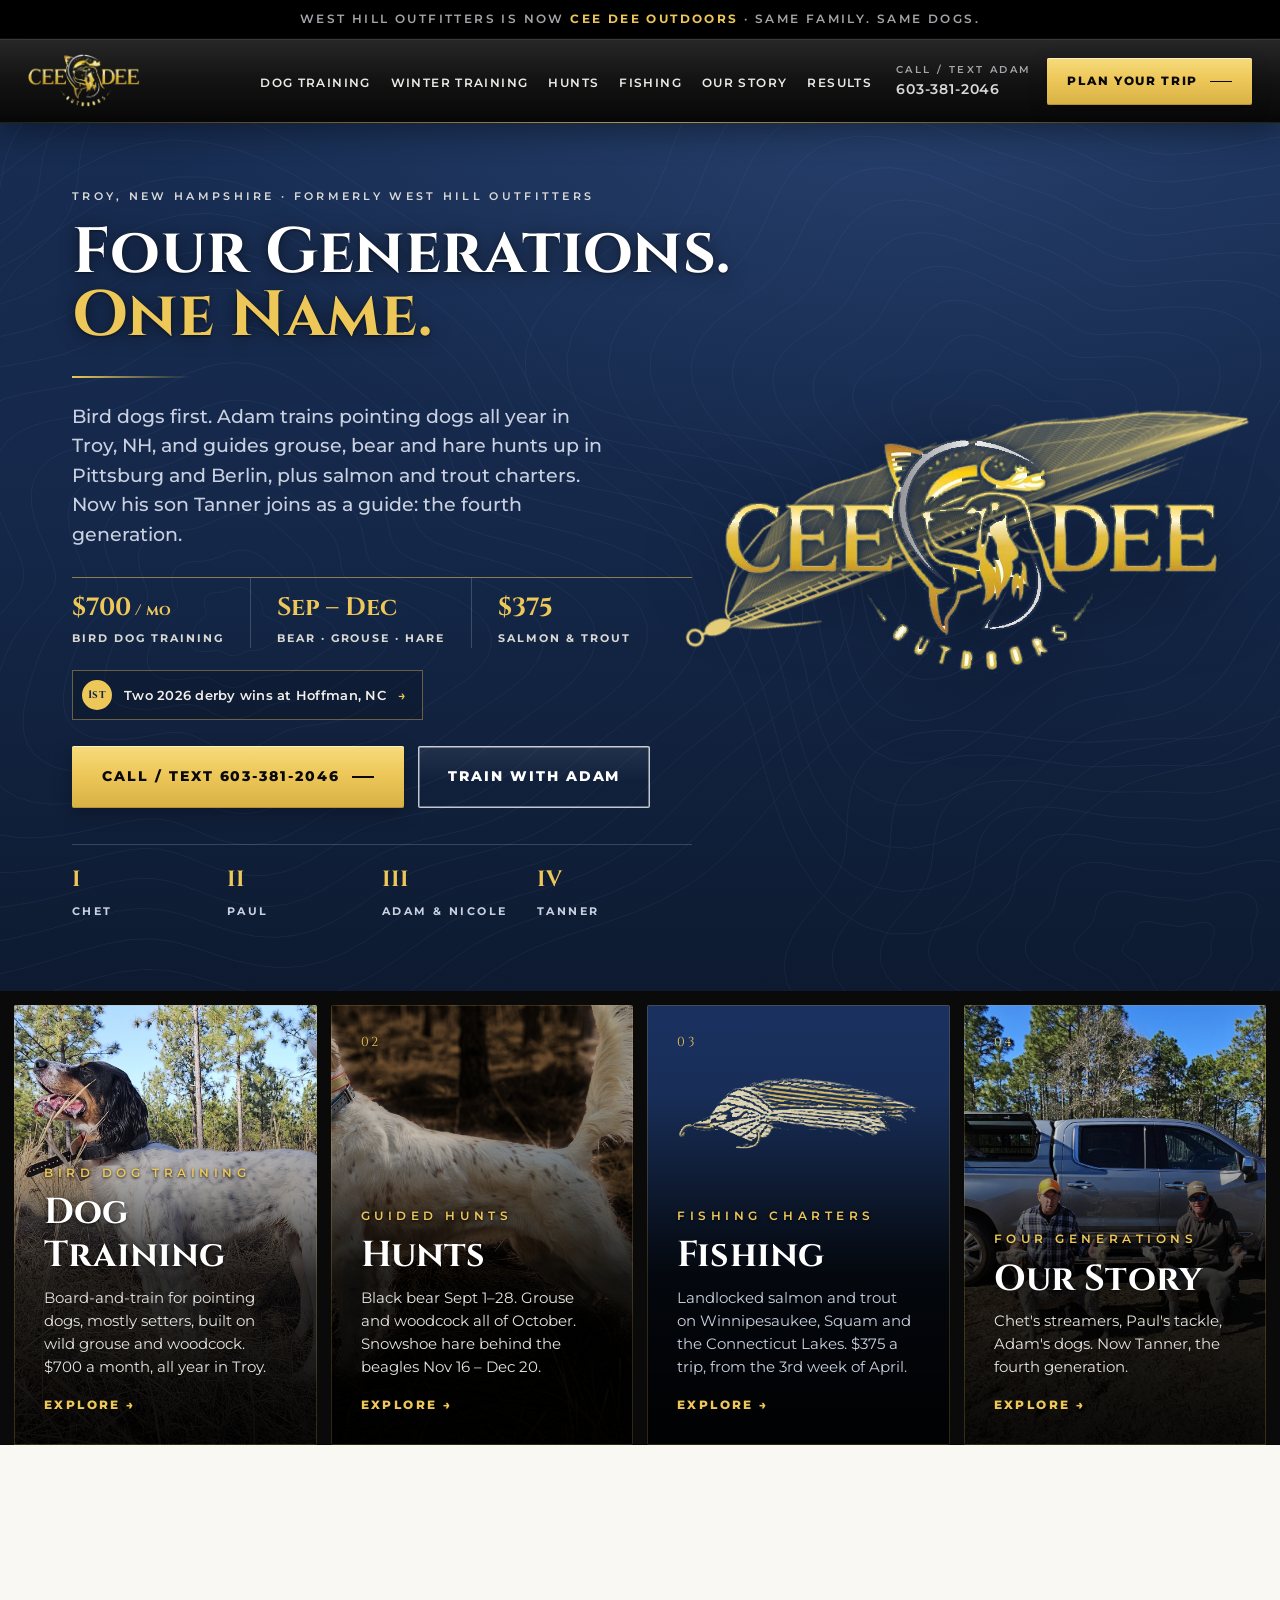
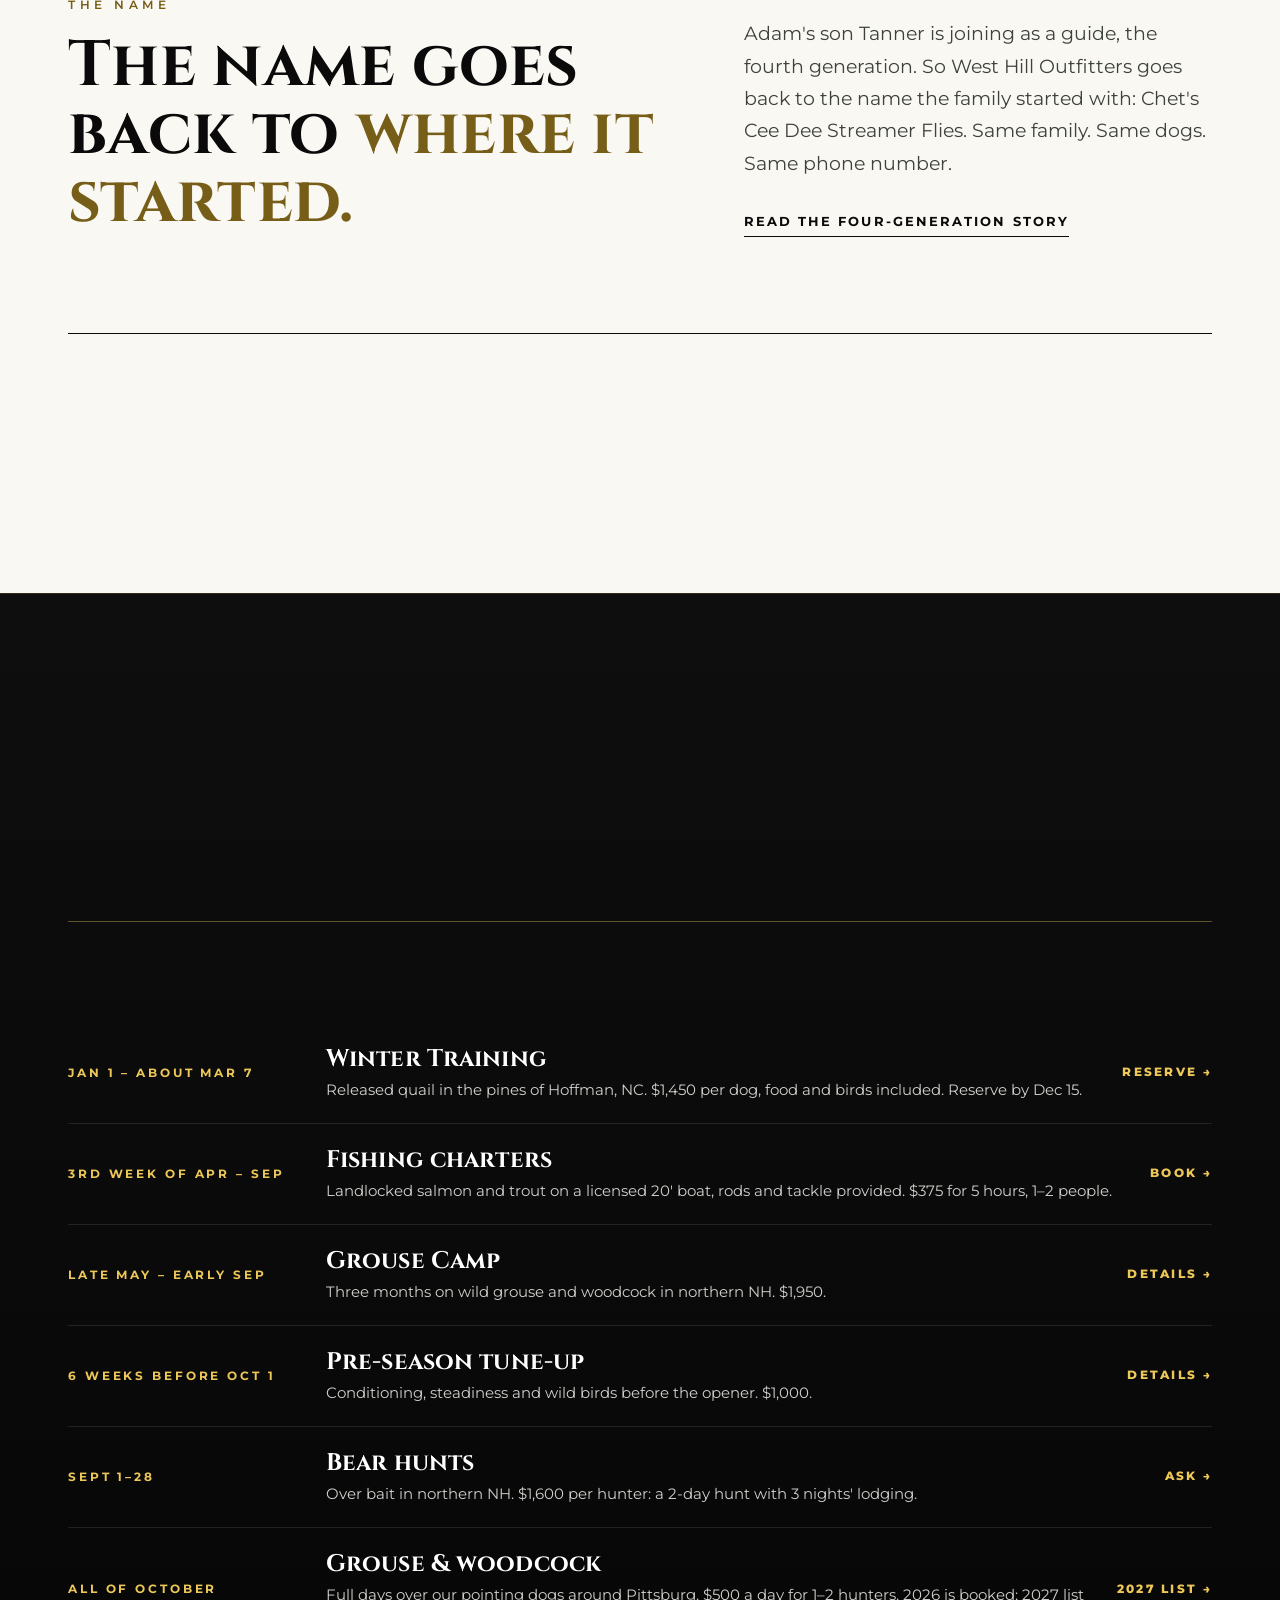
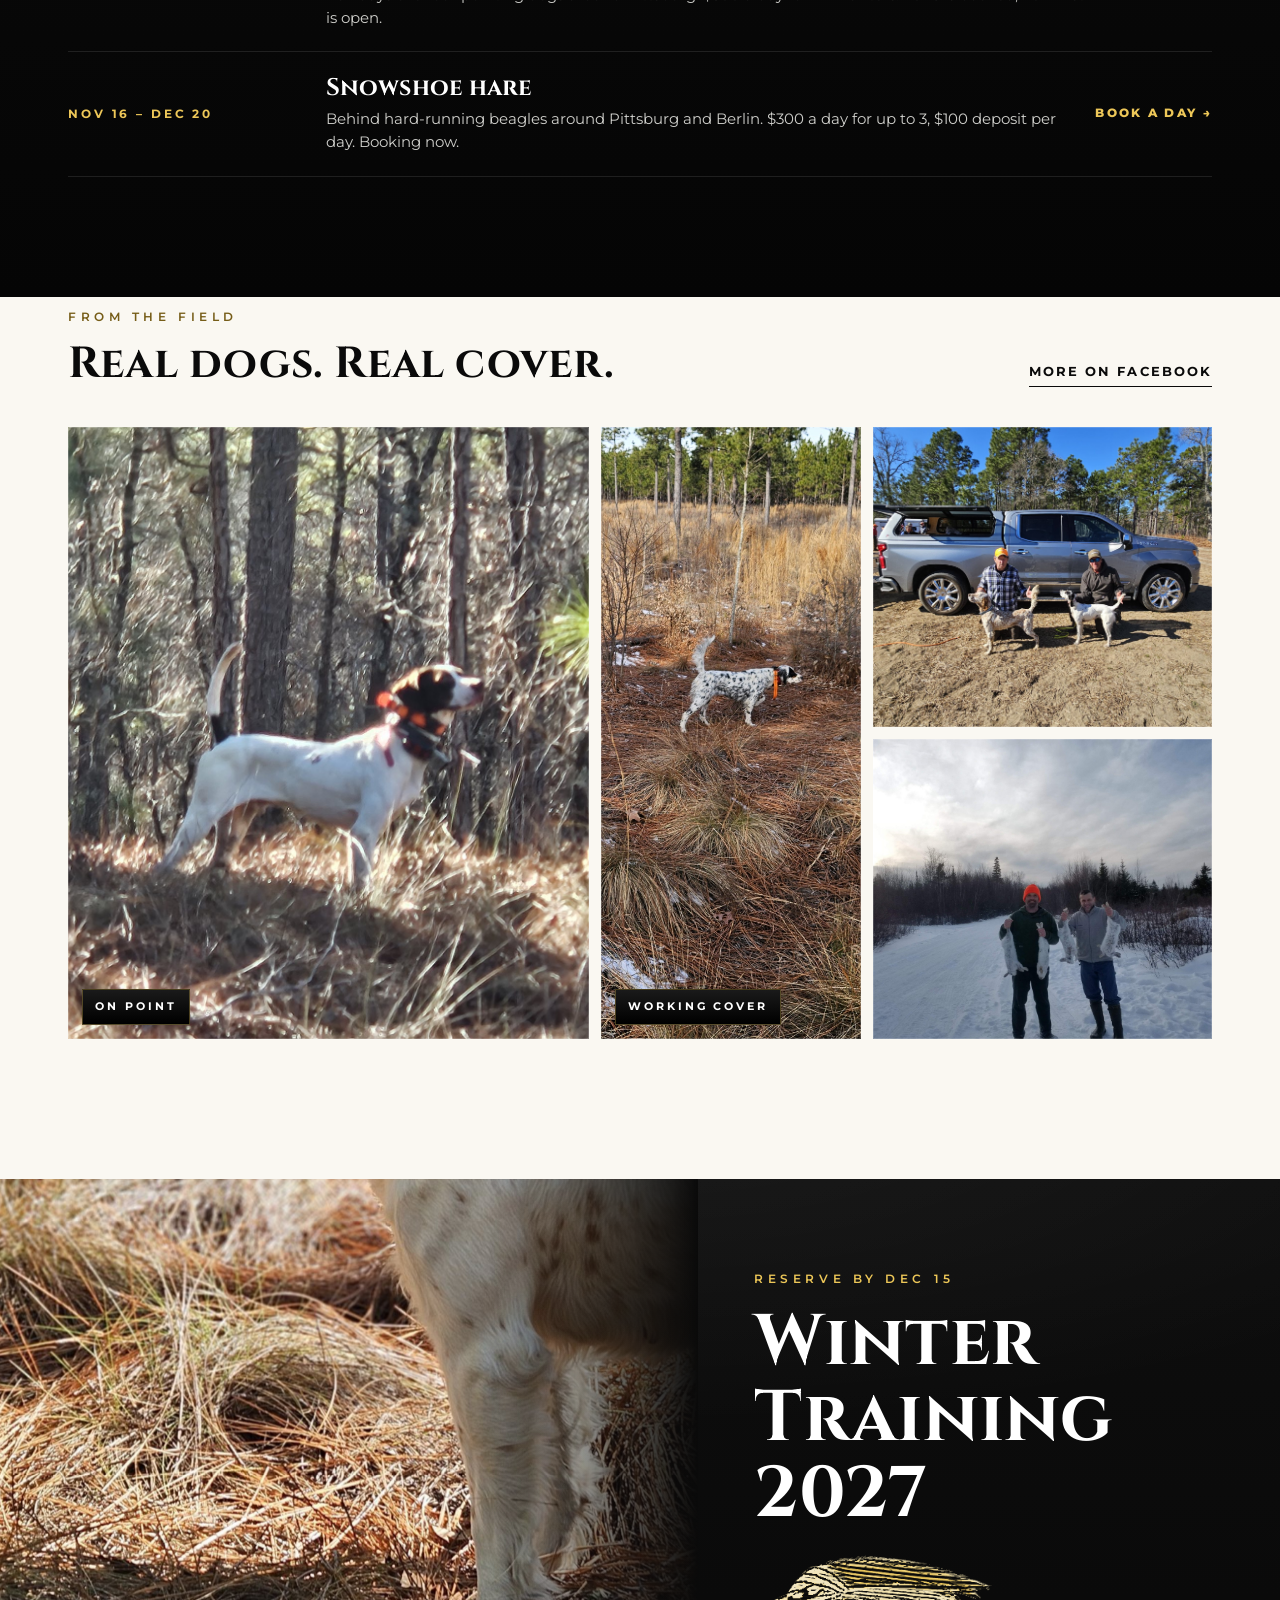
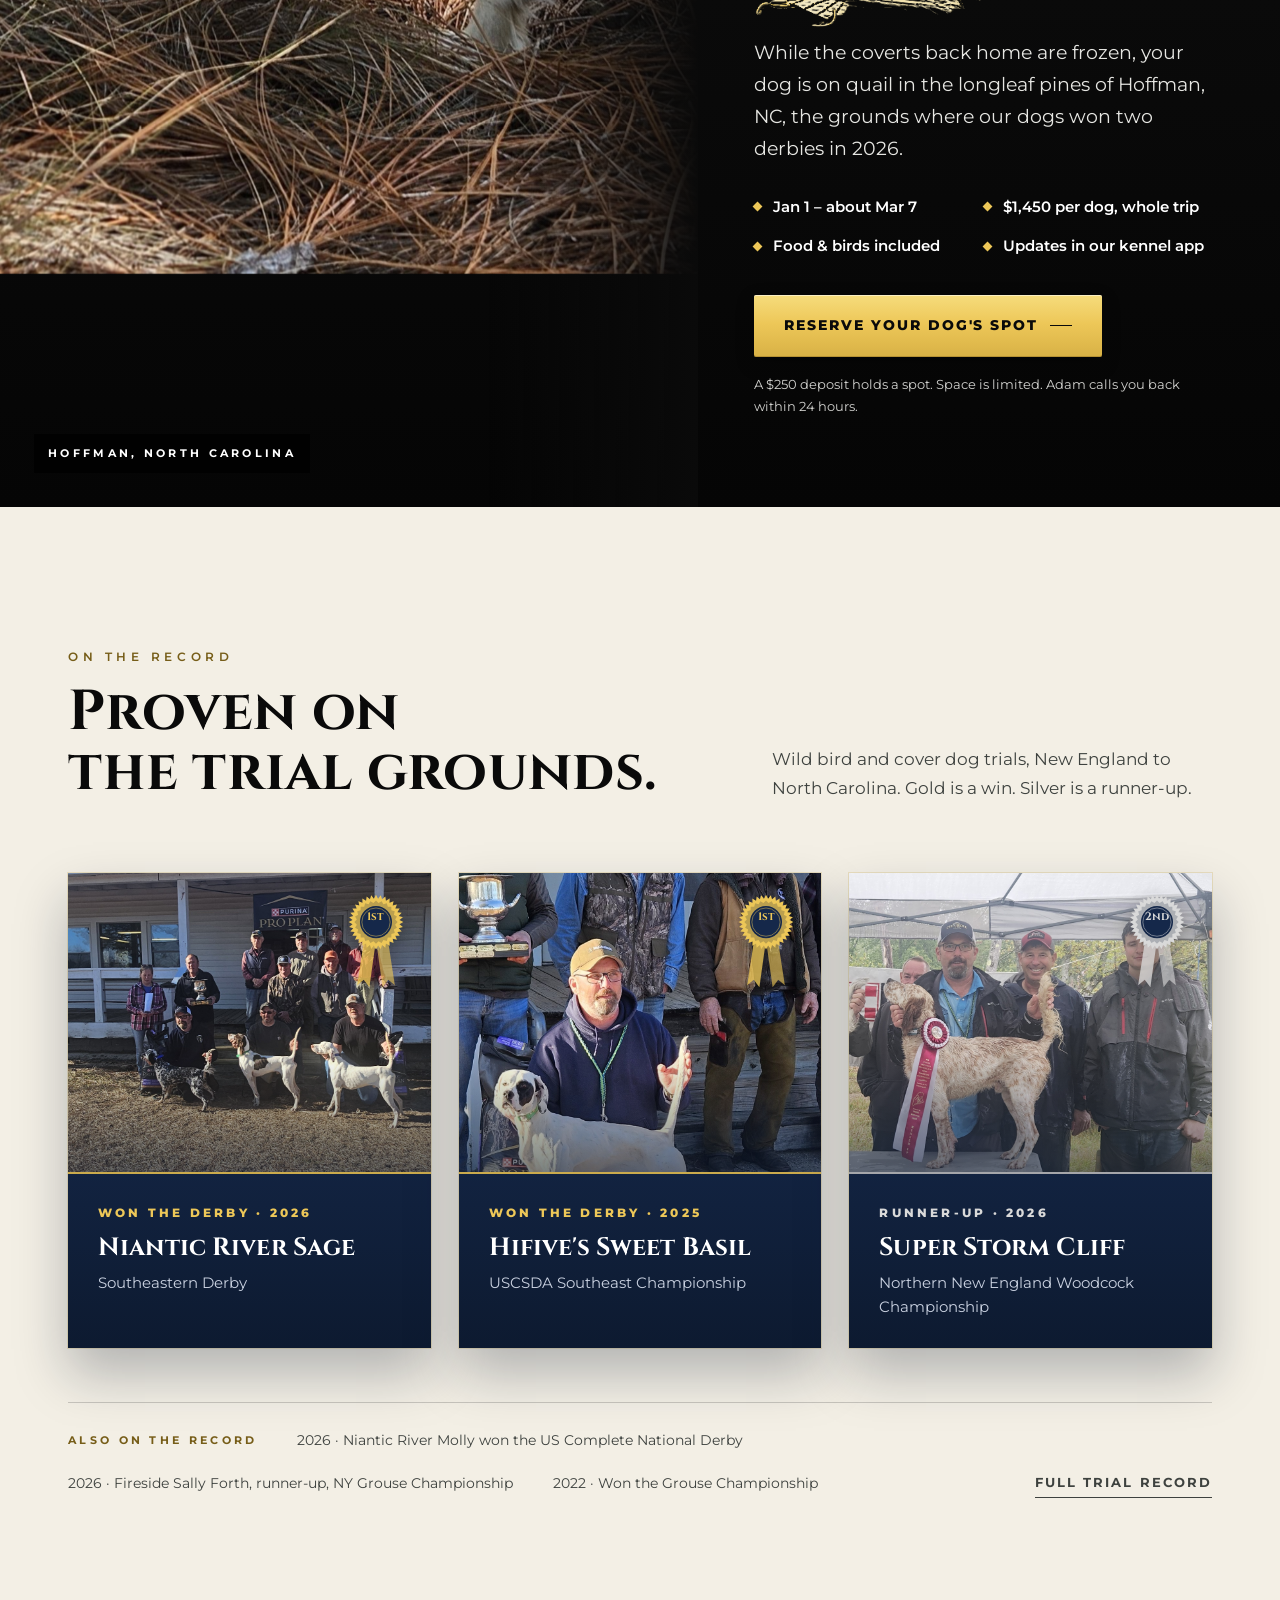
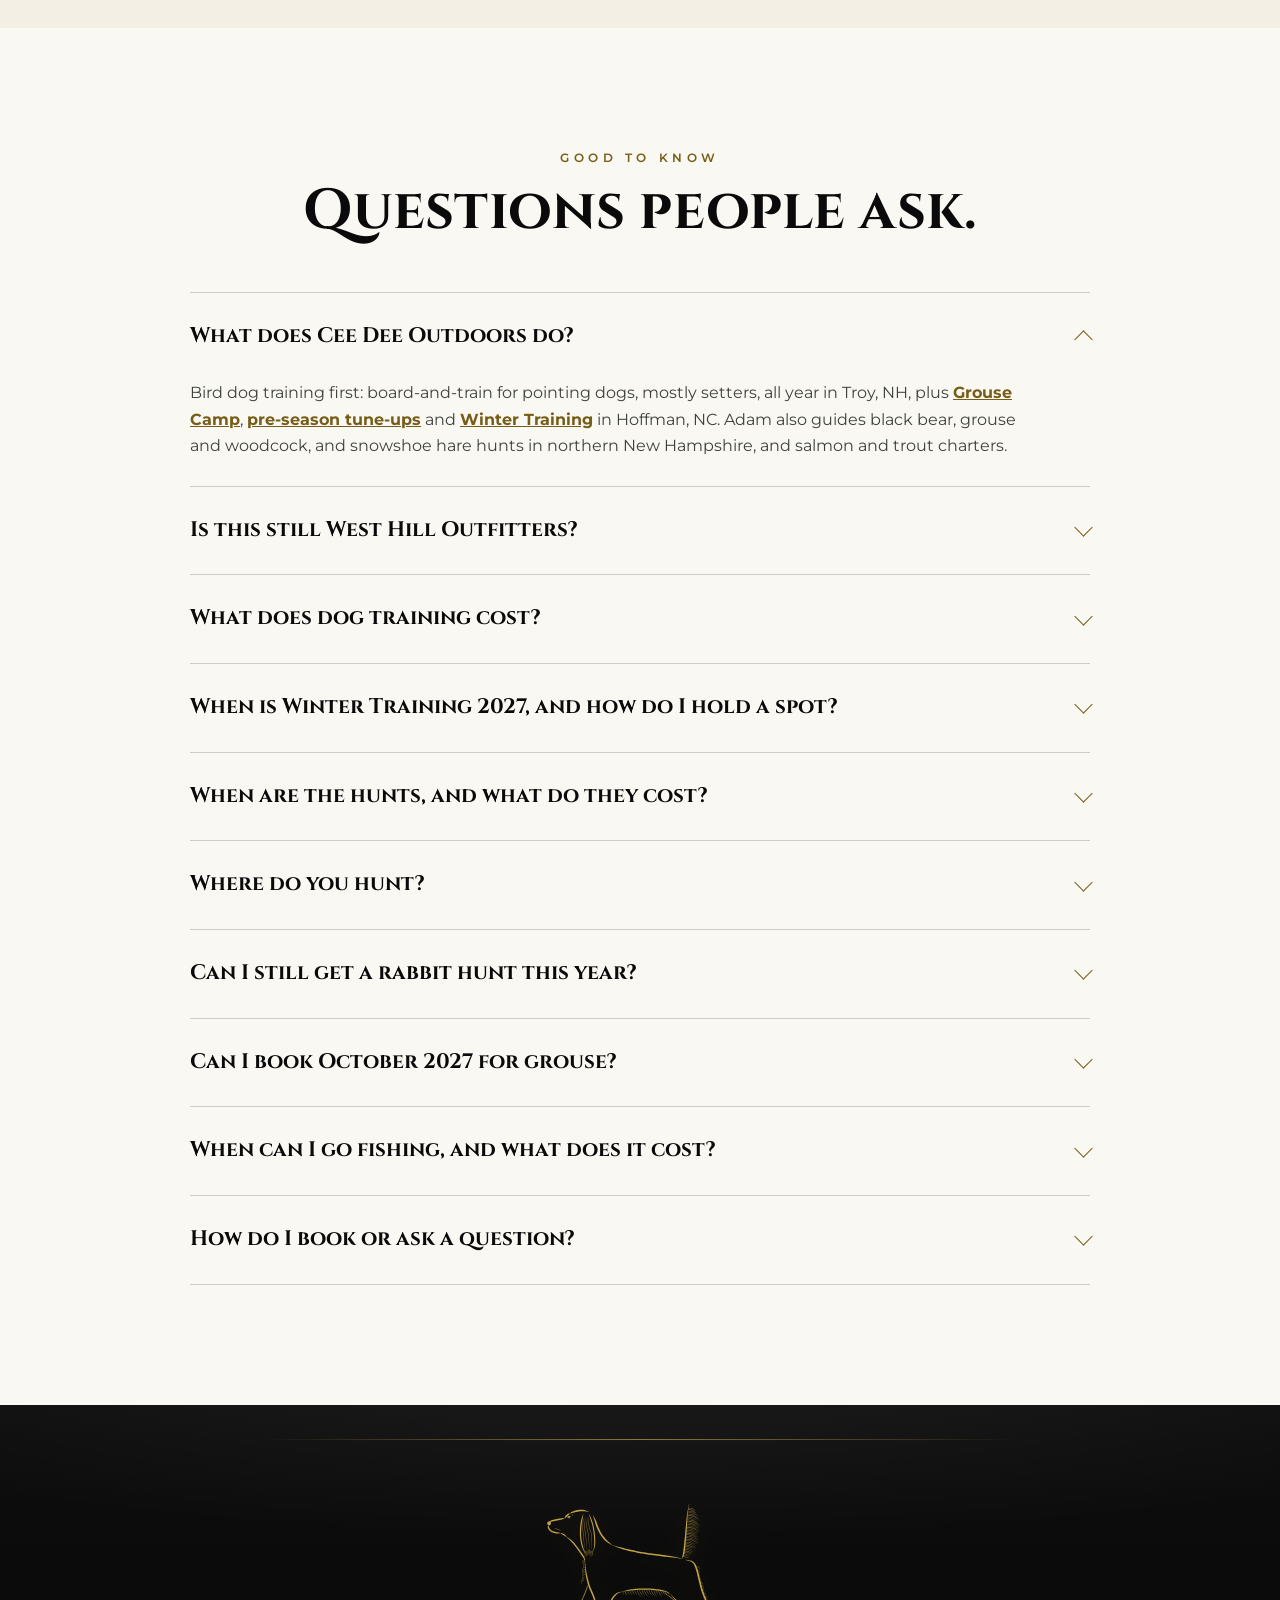
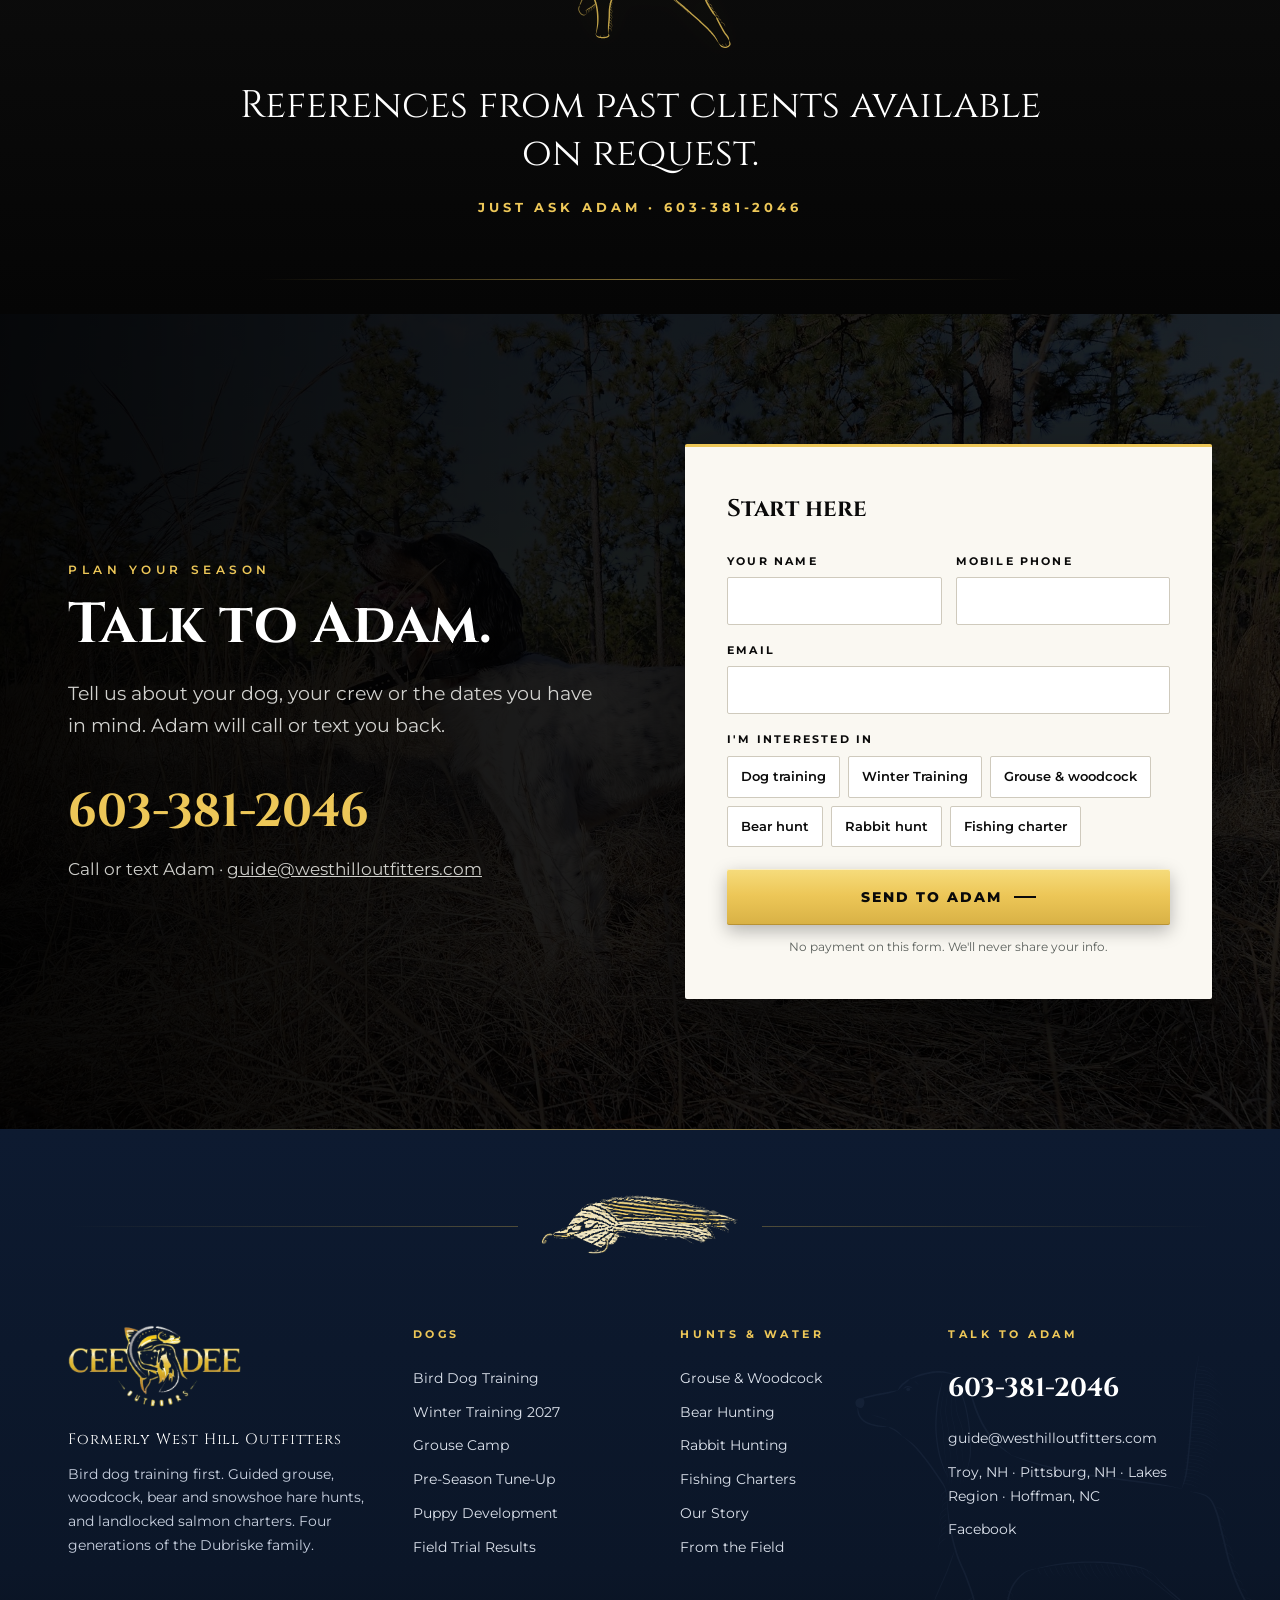
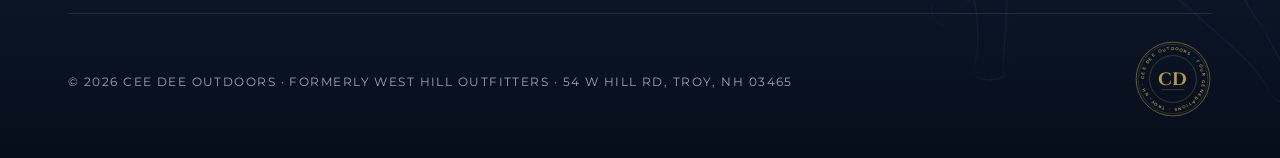
==== index.html @ b28fc033 "Home page pass 10: who/what/proof/number above the fold on phones (facts row $700/mo · Sep–Dec hunts" ====
<!doctype html><html lang="en"><head><meta name="robots" content="noindex,nofollow"><meta charset="utf-8"><meta name="viewport" content="width=device-width,initial-scale=1">
<title>Cee Dee Outdoors | Bird Dog Training &amp; Guided Hunts · Troy, NH</title>
<meta name="description" content="Cee Dee Outdoors, formerly West Hill Outfitters: bird dog training first, all year in Troy, NH, and Winter Training in Hoffman, NC. Guided bear, grouse, woodcock and snowshoe hare hunts in Pittsburg and Berlin, NH, and salmon and trout charters. Four generations. Call or text Adam: 603-381-2046.">
<link rel="stylesheet" href="assets/site.css"><link rel="stylesheet" href="assets/hero-story.css">
<style>
/* HERO: Adam's low-angle belton photo. The dog stands in the upper-left/center sky band;
   all type sits in the grass below him, on a bottom gradient, so he is never covered. */
.hero{position:relative;height:calc(100svh - 118px);min-height:600px;max-height:1000px;color:#fff;overflow:hidden;background:var(--deep)}
.hero video,.hero .poster{position:absolute;inset:0;width:100%;height:100%;object-fit:cover;object-position:50% 50%}
.hero:after{content:"";position:absolute;inset:0;pointer-events:none;background:
 linear-gradient(0deg,rgba(0,0,0,.95) 0%,rgba(0,0,0,.88) 20%,rgba(0,0,0,.68) 33%,rgba(0,0,0,.3) 43%,rgba(0,0,0,0) 51%),
 linear-gradient(180deg,rgba(0,0,0,.42) 0%,rgba(0,0,0,0) 13%)}
.hero .wrap{position:relative;z-index:2;height:100%;display:flex;flex-direction:column;justify-content:flex-end;padding-bottom:54px;max-width:1440px;padding-left:72px;padding-right:72px}
.hero .band{display:grid;grid-template-columns:1fr minmax(300px,400px);gap:72px;align-items:end}
.hero h1{font-size:clamp(42px,min(5.4vw,7.8vh),76px);white-space:nowrap;line-height:.98;margin:14px 0 0;text-shadow:0 2px 24px rgba(0,0,0,.55),0 1px 3px rgba(0,0,0,.5)}
.hero h1 em{font-style:normal;color:var(--goldb)}
.hero .fly{width:min(100%,320px);margin:0 0 18px}
.hero .sub{font-size:17px;font-weight:500;line-height:1.6;color:#F1EFEA}
.hero .ctas{display:flex;gap:16px;margin-top:30px;flex-wrap:wrap}
.m-only{display:none}
.hero .eyebrow{color:#fff;text-shadow:0 1px 2px rgba(0,0,0,.95),0 0 16px rgba(0,0,0,.9);display:flex;align-items:center;gap:14px}
.hero .eyebrow:before{content:"";width:34px;height:1.5px;background:var(--goldb);box-shadow:0 0 6px rgba(0,0,0,.6)}
.hero .meta{margin-top:20px;padding-top:16px;border-top:1px solid rgba(255,255,255,.16);font-size:11px;letter-spacing:.3em;text-transform:uppercase;color:var(--silverl);font-weight:600;line-height:2.1}
.hero .meta b{color:var(--goldb);font-weight:700}
.scrollcue{position:absolute;left:50%;bottom:16px;z-index:2;width:1px;height:34px;background:linear-gradient(var(--goldb),transparent);animation:cue 2.4s ease-in-out infinite}
@keyframes cue{0%{transform:scaleY(0);transform-origin:top}50%{transform:scaleY(1);transform-origin:top}51%{transform-origin:bottom}100%{transform:scaleY(0);transform-origin:bottom}}
body.shot .hero video{display:none}

/* NAME / INTRO */
.intro{padding:150px 0 120px;background:var(--paper);position:relative}
.intro .grid{display:grid;grid-template-columns:1.25fr 1fr;gap:90px;align-items:end}
.intro h2{font-size:clamp(40px,5vw,72px)}
.intro h2 span{color:#765D18}
.intro .lead{color:#3E423F}
.ledger{margin-top:96px;display:grid;grid-template-columns:repeat(4,1fr);border-top:1px solid var(--ink)}
.ledger>div{padding:28px 28px 0}
.ledger>div:first-child{padding-left:0}
.ledger>div+div{border-left:1px solid rgba(10,10,10,.14)}
.ledger .n{font-family:Cinzel,serif;font-weight:700;font-size:54px;line-height:1;color:var(--ink)}
.ledger .l{font-size:12px;letter-spacing:.24em;text-transform:uppercase;font-weight:700;margin-top:12px;color:#3E423F}
.ledger .s{font-size:14px;color:var(--muted);margin-top:4px;line-height:1.5}

/* SERVICES */
.svc{background:var(--char);color:#fff;padding:130px 0 140px}
.svc .head{display:flex;justify-content:space-between;align-items:end;gap:40px;margin-bottom:56px}
.svc .head p{max-width:420px;color:#CFCFCB}
.mosaic{display:grid;grid-template-columns:1.15fr 1fr 1fr;grid-template-rows:330px 330px;gap:14px}
.tile{position:relative;overflow:hidden;border-radius:2px;display:flex;flex-direction:column;justify-content:flex-end;padding:34px;text-decoration:none;color:#fff;isolation:isolate}
.tile .bg{position:absolute;inset:-6%;background-size:cover;background-position:center;z-index:-2;transition:transform 1.4s var(--ease)}
.tile:hover .bg{transform:scale(1.05)}
.tile:before{content:"";position:absolute;inset:0;z-index:-1;background:linear-gradient(0deg,rgba(0,0,0,.92) 0%,rgba(0,0,0,.55) 45%,rgba(0,0,0,.05) 80%)}
.tile.t1{grid-row:1/3}
.tile.t2{grid-column:2/4}
.tile .no{position:absolute;top:28px;left:34px;font-family:Cinzel,serif;font-size:14px;letter-spacing:.2em;color:var(--goldb)}
.tile h3{font-size:34px;margin:10px 0 10px}
.tile.t1 h3{font-size:46px}
.tile p{font-size:15.5px;line-height:1.6;color:#E4E4E0;max-width:470px}
.tile .links{display:flex;flex-wrap:wrap;gap:8px 18px;margin-top:20px}
.tile .links span{font-size:11.5px;letter-spacing:.18em;text-transform:uppercase;font-weight:700;color:#fff;border-bottom:1px solid var(--rule);padding-bottom:3px}
.tag{position:absolute;top:24px;right:24px;background:var(--goldb);color:var(--char);font-size:11px;font-weight:800;letter-spacing:.18em;text-transform:uppercase;padding:8px 12px;border-radius:2px}
.tag.mute{background:rgba(255,255,255,.12);color:#E4E4E0;backdrop-filter:blur(4px)}
.tile.plain{background:var(--char2)}
.tile.plain:before{background:linear-gradient(0deg,rgba(0,0,0,.6),rgba(0,0,0,0) 70%)}
.tile .art{position:absolute;top:58px;left:30px;right:30px;color:var(--gold);opacity:.9}
.tile .status{font-size:12px!important;letter-spacing:.14em;text-transform:uppercase;font-weight:600;color:var(--silver)!important;margin-top:10px}
.tile.t3 .art{top:22px;left:auto;right:22px;width:42%;opacity:.95}
.tile .go{margin-top:18px;font-size:12px;letter-spacing:.2em;text-transform:uppercase;font-weight:800;color:var(--goldb)}

/* STORY TIMELINE */
.story{background:var(--deep);color:#fff;padding:150px 0 140px;position:relative;overflow:hidden}
.story .intro-s{text-align:center;max-width:760px;margin:0 auto 110px}
.story .intro-s h2{font-size:clamp(40px,5vw,70px);margin:18px 0 22px}
.story .intro-s p{color:#CFCFCB;font-size:18px}
.tl{position:relative;--p:0}
.tl:before{content:"";position:absolute;left:50%;top:0;bottom:0;width:1px;background:rgba(255,255,255,.12)}
.tl .prog{position:absolute;left:50%;top:0;width:1px;height:calc(var(--p)*100%);background:linear-gradient(var(--gold),var(--goldb))}
body.shot .tl .marker{display:none}
.tl .marker{position:absolute;left:50%;top:calc(var(--p)*100%);width:120px;transform:translate(-50%,-50%) rotate(90deg);color:var(--goldb);transition:top .1s linear;pointer-events:none}
.ch{display:grid;grid-template-columns:1fr 120px 1fr;align-items:center;margin-bottom:130px;position:relative}
.ch:last-child{margin-bottom:0}
.ch .num{grid-column:2;justify-self:center;width:74px;height:74px;border-radius:50%;background:var(--deep);border:1px solid rgba(255,255,255,.2);display:flex;align-items:center;justify-content:center;font-family:Cinzel,serif;font-size:22px;color:#8E908B;transition:all .6s var(--ease);z-index:2}
.ch.lit .num{border-color:var(--goldb);color:var(--goldb);box-shadow:0 0 0 8px rgba(237,199,88,.07)}
.ch .txt{padding:0 40px}
.ch .txt .who{font-size:12px;letter-spacing:.34em;text-transform:uppercase;font-weight:700;color:var(--goldb)}
.ch .txt h3{font-size:44px;margin:12px 0 18px}
.ch .txt p{color:#D3D3CF;font-size:17px;line-height:1.75;max-width:460px}
.ch .art{padding:0 40px}
.ch.l .art{grid-column:1;grid-row:1}.ch.l .txt{grid-column:3;grid-row:1}
.ch.r .txt{grid-column:1;grid-row:1;text-align:right}.ch.r .txt p{margin-left:auto}.ch.r .art{grid-column:3;grid-row:1}
/* artifacts */
.card-fly{background:var(--bone);color:var(--ink);padding:40px 38px 34px;border-radius:2px;box-shadow:0 30px 60px rgba(0,0,0,.45);transform:rotate(-2deg);position:relative;max-width:480px;margin-left:auto}
.card-fly:before{content:"";position:absolute;inset:10px;border:1px solid rgba(10,10,10,.25);pointer-events:none}
.card-fly .t{font-family:Cinzel,serif;font-weight:700;font-size:30px;text-align:center;letter-spacing:.06em;line-height:1.1}
.card-fly .st{text-align:center;font-size:10.5px;letter-spacing:.42em;text-transform:uppercase;font-weight:700;color:#6F5A1E;margin-top:8px}
.card-fly .fly{color:var(--ink);margin:30px 0 24px}
.card-fly .ft{display:flex;flex-wrap:wrap;gap:6px 18px;justify-content:space-between;font-size:10px;letter-spacing:.3em;text-transform:uppercase;font-weight:700;color:#55595A;border-top:1px solid rgba(10,10,10,.2);padding-top:12px}
.card-tag{max-width:440px;background:#2A2E2B;border:1px solid rgba(203,171,77,.4);padding:44px 40px;position:relative;transform:rotate(1.5deg);box-shadow:0 30px 60px rgba(0,0,0,.45)}
.card-tag:before{content:"";position:absolute;left:28px;top:50%;width:16px;height:16px;border-radius:50%;background:var(--deep);border:1px solid rgba(203,171,77,.5);transform:translateY(-50%)}
.card-tag .t{font-family:Cinzel,serif;font-weight:700;font-size:34px;color:var(--goldb);text-align:center;letter-spacing:.08em}
.card-tag .st{text-align:center;font-size:10.5px;letter-spacing:.42em;text-transform:uppercase;font-weight:700;color:var(--silver);margin-top:10px}
.card-tag .row{display:flex;justify-content:center;gap:26px;margin-top:26px;color:var(--gold)}
.card-tag .row .fly,.card-tag .row svg,.card-tag .row .flyimg{width:200px;height:auto}
.photo-art{position:relative;max-width:520px}
.photo-art .ph{aspect-ratio:4/5;overflow:hidden;border-radius:2px;box-shadow:0 30px 60px rgba(0,0,0,.5)}
.photo-art .ph img{width:100%;height:118%;object-fit:cover}
.photo-art .note{position:absolute;bottom:-26px;right:-18px;background:var(--bone);color:var(--ink);padding:14px 18px;font-size:11px;letter-spacing:.26em;text-transform:uppercase;font-weight:700;box-shadow:0 14px 30px rgba(0,0,0,.35)}
.ch.r .photo-art{margin-right:auto}
.story .close{text-align:center;margin-top:120px}
.story .close p{font-family:Cinzel,serif;font-size:clamp(26px,3vw,38px);max-width:820px;margin:0 auto 34px;line-height:1.3}
.story .close p b{color:var(--goldb);font-weight:700}

/* WINTER TRAINING FEATURE */
.wtf{position:relative;display:grid;grid-template-columns:1.2fr 1fr;min-height:780px;color:#fff;background:var(--char);overflow:hidden}
.wtf .ph{position:relative;overflow:hidden}
.wtf .bg{position:absolute;inset:-8% 0;background:url(assets/img/hero-setter.jpg) 8% 16%/cover}
.wtf .ph:after{content:"";position:absolute;inset:0;background:linear-gradient(90deg,rgba(10,10,10,0) 70%,rgba(10,10,10,1))}
.wtf .ph .stamp{position:absolute;left:34px;bottom:34px;z-index:2;color:#fff;font-size:11px;letter-spacing:.3em;text-transform:uppercase;font-weight:700;background:rgba(0,0,0,.8);padding:10px 14px}
.wtf .wrap{position:relative;z-index:2;width:100%;display:flex;align-items:center;padding:90px 72px 90px 56px;margin:0}
.wtf .fly{width:240px;margin:6px 0 4px}
.wtf h2{font-size:clamp(44px,5.6vw,84px);margin:16px 0 20px}
.wtf .facts{list-style:none;margin:28px 0 36px;display:grid;grid-template-columns:auto auto;gap:14px 40px;max-width:560px}
.wtf .facts li{font-size:15px;font-weight:600;display:flex;gap:12px;align-items:center}
.wtf .facts li:before{content:"";width:7px;height:7px;background:var(--goldb);transform:rotate(45deg);flex:none}
.wtf .small{font-size:13px;color:#D5D5D1;margin-top:16px}

/* RESULTS */
.results{background:var(--bone);padding:140px 0 130px}
.results .head{display:flex;justify-content:space-between;align-items:end;gap:40px;margin-bottom:70px}
.results .head p{max-width:440px;color:#3E423F}
.res{display:grid;grid-template-columns:repeat(3,1fr);gap:28px}
.r-card{background:var(--paper);position:relative;box-shadow:0 1px 0 rgba(10,10,10,.08)}
.r-card .ph{aspect-ratio:4/3.3;overflow:hidden}.r-card .ph img{width:100%;height:100%;object-fit:cover}
.r-card .body{padding:30px 30px 30px;border-top:3px solid var(--gold)}
.r-card.silver .body{border-top-color:var(--silver)}
.r-card .ros{position:absolute;top:calc(75.75% * 0 + 0px);right:22px;top:18px;width:66px;color:var(--goldb);filter:drop-shadow(0 6px 10px rgba(0,0,0,.35))}
.r-card.silver .ros{color:var(--silverl)}
.r-card .ros .lbl{position:absolute;left:0;right:0;top:20px;text-align:center;font-family:Cinzel,serif;font-size:11px;color:var(--goldb);line-height:1.05;font-weight:700}
.r-card.silver .ros .lbl{color:var(--silverl)}
.r-card .k{font-size:11.5px;letter-spacing:.28em;text-transform:uppercase;font-weight:800;color:#765D18}
.r-card.silver .k{color:#5F6266}
.r-card h3{font-size:25px;margin:10px 0 8px}
.r-card p{font-size:15px;color:var(--muted);line-height:1.55}
.earlier{margin-top:54px;display:flex;gap:18px 40px;flex-wrap:wrap;align-items:center;border-top:1px solid rgba(10,10,10,.18);padding-top:26px;font-size:14px;color:#3E423F}
.earlier b{font-size:11px;letter-spacing:.3em;text-transform:uppercase;color:#765D18}

/* FIELD GALLERY */
.field{background:var(--paper);padding:0 0 140px}
.field .gal{display:grid;grid-template-columns:2fr 1fr 1.3fr;grid-template-rows:300px 300px;gap:12px}
.field .gal figure{position:relative;overflow:hidden;margin:0}
.field .gal img{width:100%;height:100%;object-fit:cover;transition:transform 1.6s var(--ease)}
.field .gal figure:hover img{transform:scale(1.04)}
.field .gal .g1{grid-row:1/3}.field .gal .g2{grid-row:1/3}
.field figcaption{position:absolute;left:14px;bottom:14px;background:rgba(0,0,0,.82);color:#fff;font-size:10.5px;letter-spacing:.28em;text-transform:uppercase;font-weight:700;padding:8px 12px}
.field .hd{display:flex;justify-content:space-between;align-items:end;margin:0 0 40px;padding-top:10px}

/* REFERENCES */
.refs{background:var(--char);color:#fff;text-align:center;padding:96px 0}
.refs .setter{width:190px;margin:0 auto 24px;opacity:.95}
.refs p.q{font-family:Cinzel,serif;font-size:clamp(26px,3vw,40px);line-height:1.25;max-width:860px;margin:0 auto}
.refs p.s{margin-top:18px;color:var(--goldb);font-weight:700;letter-spacing:.3em;font-size:13px;text-transform:uppercase}

/* PLAN / CONTACT */
.plan{background:var(--deep);color:#fff;padding:130px 0;position:relative;overflow:hidden}
.plan .bg{position:absolute;inset:0;background:url(assets/img/tricolor.jpg) center/cover;opacity:.22}
.plan .wrap{position:relative;display:grid;grid-template-columns:1fr 1fr;gap:90px;align-items:center}
.plan h2{margin:16px 0 22px}
.plan .lead{color:#D5D5D1}
.plan .num{font-family:Cinzel,serif;font-size:46px;font-weight:700;color:var(--goldb);text-decoration:none;display:block;margin:30px 0 4px}
.plan form{background:var(--paper);color:var(--ink);padding:42px;border-radius:2px;box-shadow:0 30px 70px rgba(0,0,0,.45)}
.plan form .t{font-family:Cinzel,serif;font-size:24px;font-weight:700;margin-bottom:22px}
.fld{margin-bottom:16px}.fld label{display:block;font-size:11px;letter-spacing:.2em;text-transform:uppercase;font-weight:700;margin-bottom:6px}
.fld .in{height:48px;border:1px solid #CFCABD;background:#fff;border-radius:2px}
.two{display:grid;grid-template-columns:1fr 1fr;gap:14px}
.chips{display:flex;flex-wrap:wrap;gap:8px;margin-bottom:22px}
.chips span{border:1px solid #CFCABD;padding:9px 13px;font-size:12.5px;font-weight:600;border-radius:2px;background:#fff}
.chips span.on{background:var(--char);border-color:var(--char);color:#fff}
.plan form .btn{width:100%;justify-content:center}
.plan form .fine{font-size:12px;color:var(--muted);text-align:center;margin-top:12px}

@media (max-width:860px) and (max-height:760px){.hero .sub,.hero .fly{display:none!important}.hero h1{font-size:34px!important}.hero .ctas{margin-top:16px!important}}
@media (max-width:860px){
 .hero{height:calc(100svh - 94px);min-height:600px;max-height:none}
 .hero .poster,.hero video{object-position:50% 0%}
 .hero:after{background:linear-gradient(0deg,rgba(0,0,0,.96) 0%,rgba(0,0,0,.86) 34%,rgba(0,0,0,.4) 50%,rgba(0,0,0,0) 58%),linear-gradient(180deg,rgba(0,0,0,.38),rgba(0,0,0,0) 12%)}
 .hero .wrap{padding:0 22px 92px}
 .hero .ctas{align-self:stretch}.hero .ctas .btn{width:100%}
 .hero .eyebrow:before{width:22px}
 .hero h1{white-space:normal}
 .hero .ctas .ghost{display:none}
 .hero .eyebrow,.hero .fly{align-self:flex-start}
 .hero .band{display:flex;flex-direction:column;gap:0}
 .hero .band>div{display:contents}
 .hero .eyebrow{order:1}.hero h1{order:2;font-size:40px}.hero .fly{order:3;width:48%;margin:14px 0 10px}.hero .sub{order:4;font-size:15.5px;line-height:1.55}.hero .ctas{order:5}
 .dk-only{display:none}.m-only{display:inline!important}
 .hero .ctas{flex-direction:column;gap:10px;margin-top:20px}
 .hero .ctas .btn{justify-content:center}
 .hero .meta{display:none}
 .scrollcue{display:none}
 .intro{padding:84px 0 70px}.intro .grid{grid-template-columns:1fr;gap:26px}
 .ledger{grid-template-columns:1fr 1fr;margin-top:54px;border-top:0}
 .ledger>div,.ledger>div:first-child{border-left:0!important;margin:0;padding:22px 14px 0 0;border-top:1px solid var(--ink)}
 .ledger .n{font-size:40px}
 .svc{padding:80px 0}
 .svc .head{flex-direction:column;align-items:flex-start;gap:16px;margin-bottom:34px}
 .mosaic{grid-template-columns:1fr;grid-template-rows:none;gap:12px}
 .tile{min-height:330px;padding:26px}.tile.t1{grid-row:auto;min-height:480px}.tile.t2{grid-column:auto}
 .tile.t1 h3{font-size:36px}.tile h3{font-size:30px}
 .tile .art{top:60px}
 .story{padding:90px 0}
 .story .intro-s{margin-bottom:64px}
 .tl:before,.tl .prog{left:23px}.tl .marker{display:none}
 .ch{grid-template-columns:46px 1fr;gap:0 18px;margin-bottom:84px;align-items:start}
 .ch .num{grid-column:1!important;grid-row:1!important;width:46px;height:46px;font-size:16px}
 .ch .txt,.ch.r .txt{grid-column:2!important;grid-row:1!important;text-align:left;padding:0}
 .ch .art,.ch.r .art{grid-column:2!important;grid-row:2!important;padding:0;margin-top:30px}
 .ch .txt h3{font-size:32px}
 .card-fly,.card-tag{margin:0;transform:none;padding:30px 24px}
 .card-fly .t,.card-tag .t{font-size:24px}
 .photo-art .note{right:10px}
 .story .close{margin-top:70px}
 .wtf{min-height:0;display:block}
 .wtf .ph{height:340px}.wtf .bg{inset:0;background-position:28% 20%}
 .wtf .ph:after{background:linear-gradient(0deg,rgba(10,10,10,1),rgba(10,10,10,0) 40%)}
 .wtf .ph .stamp{left:22px;bottom:20px}
 .wtf .wrap{padding:24px 22px 70px}
 .wtf .fly{width:180px}
 .wtf .facts{grid-template-columns:1fr}
 .results{padding:84px 0}.results .head{flex-direction:column;align-items:flex-start;gap:14px;margin-bottom:40px}
 .res{grid-template-columns:1fr;gap:20px}
 .field{padding-bottom:80px}
 .field .gal{grid-template-columns:1fr 1fr;grid-template-rows:260px 200px 200px}
 .field .gal .g1{grid-column:1/3;grid-row:auto}.field .gal .g2{grid-row:2/4}
 .field .hd{flex-direction:column;align-items:flex-start;gap:12px}
 .plan{padding:84px 0}.plan .wrap{grid-template-columns:1fr;gap:40px}
 .plan form{padding:28px 20px}
 .plan .num{font-size:36px}
}

/* ===== Oct 22 rev: GLOSS BLACK + NAVY roles ===== */
.svc,.wtf,.refs{background:radial-gradient(130% 60% at 50% -8%,rgba(255,255,255,.055),rgba(255,255,255,0) 58%),linear-gradient(180deg,#0E0E0E 0%,#0A0A0A 45%,#050505 100%)}
.plan{background:#000}
/* tiles: lacquered black with a fine gold edge that warms on hover */
.tile{box-shadow:0 24px 50px rgba(0,0,0,.45)}
.tile:after{content:"";position:absolute;inset:0;border:1px solid rgba(203,171,77,.22);border-radius:2px;pointer-events:none;transition:border-color .5s var(--ease);background:linear-gradient(180deg,rgba(255,255,255,.07),rgba(255,255,255,0) 22%)}
.tile:hover:after{border-color:rgba(237,199,88,.6)}
/* fishing tile = water = navy */
.tile.plain{background:linear-gradient(180deg,#1A3160 0%,var(--navy) 50%,var(--navy-d) 100%)}
.tile.plain:before{background:repeating-linear-gradient(0deg,rgba(201,209,224,.05) 0 1px,transparent 1px 14px);-webkit-mask:linear-gradient(0deg,#000,transparent 55%);mask:linear-gradient(0deg,#000,transparent 55%)}
.tile.plain p{color:var(--navy-txt)}
/* the four-generation story lives on navy: the lakes Chet fished, the name on the water */
.story{background:radial-gradient(90% 50% at 50% 0%,rgba(90,130,200,.18),rgba(90,130,200,0) 70%),linear-gradient(180deg,#172C51 0%,var(--navy) 35%,var(--navy-d) 100%)}
.story:before{content:"";position:absolute;left:0;right:0;top:0;height:1px;background:linear-gradient(90deg,rgba(237,199,88,0),rgba(237,199,88,.7) 50%,rgba(237,199,88,0))}
.story .wm{position:absolute;left:50%;top:70px;width:min(1500px,120vw);transform:translateX(-50%) rotate(-6deg);color:#9FB6E0;opacity:.07;pointer-events:none}
.story .wm svg{width:100%;height:auto}
.story .wrap{position:relative}
.story .intro-s p,.ch .txt p{color:var(--navy-txt)}
.tl:before{background:rgba(201,209,224,.16)}
.ch .num{background:var(--navy-d);border-color:rgba(201,209,224,.28);color:#9AA6BB;box-shadow:inset 0 1px 0 rgba(255,255,255,.08)}
.ch.lit .num{background:radial-gradient(circle at 50% 30%,#1E3766,var(--navy-d));box-shadow:0 0 0 8px rgba(237,199,88,.08),inset 0 1px 0 rgba(255,255,255,.12)}
.card-tag{background:linear-gradient(180deg,rgba(255,255,255,.09) 0%,rgba(255,255,255,.02) 30%,rgba(255,255,255,0) 55%),#0A0A0A;border:1px solid rgba(203,171,77,.5);box-shadow:inset 0 1px 0 rgba(255,255,255,.1),0 30px 60px rgba(0,0,0,.55)}
.card-tag:before{background:#000}
.card-tag .st{color:#B9BBC0}
.photo-art .ph{box-shadow:0 30px 60px rgba(0,0,0,.5),0 0 0 1px rgba(203,171,77,.4)}
.photo-art:before{content:"";position:absolute;inset:-12px;border:1px solid rgba(203,171,77,.22);pointer-events:none}
.ch.r .photo-art:before{inset:-12px}
.story .close{position:relative;padding-top:70px}
.story .close:before{content:"";position:absolute;left:50%;top:0;width:1px;height:44px;background:linear-gradient(var(--goldb),rgba(237,199,88,0))}
/* trial results: bone section, navy card backs, gold/silver rule, ribbons with navy centers */
.r-card{background:linear-gradient(180deg,#183058 0%,var(--navy) 40%,var(--navy-d) 100%);color:#fff;box-shadow:0 26px 50px rgba(13,26,48,.28),0 0 0 1px rgba(203,171,77,.25)}
.r-card .body{border-top-width:2px}
.r-card h3{color:#fff}
.r-card p{color:var(--navy-txt)}
.r-card .k{color:var(--goldb)}
.r-card.silver .k{color:var(--silverl)}
.r-card .ph{position:relative}
.r-card .ph:after{content:"";position:absolute;left:0;right:0;bottom:0;height:40%;background:linear-gradient(0deg,rgba(13,26,48,.55),rgba(13,26,48,0))}
/* WT band: gloss black */
.wtf .ph:after{background:linear-gradient(90deg,rgba(10,10,10,0) 70%,#0A0A0A)}
.wtf .small,.plan .lead{color:#D2D2CF}
/* gallery: fine gold edge on each frame */
.field .gal figure{box-shadow:inset 0 0 0 1px rgba(203,171,77,.0)}
.field .gal figure:after{content:"";position:absolute;inset:0;border:1px solid rgba(255,255,255,.18);pointer-events:none}
.field figcaption{background:linear-gradient(180deg,#1A1A1A,#000);border:1px solid rgba(203,171,77,.35)}
.plan form{border-top:3px solid var(--goldb)}

/* polish pass */
.plan .bg{opacity:.2}
.plan:after{content:"";position:absolute;inset:0;background:linear-gradient(90deg,rgba(0,0,0,.82) 0%,rgba(0,0,0,.45) 45%,rgba(0,0,0,.2) 100%);pointer-events:none}
.plan .wrap{z-index:2}
.refs{position:relative}
.refs:before,.refs:after{content:"";position:absolute;left:50%;transform:translateX(-50%);width:min(760px,80vw);height:1px;background:linear-gradient(90deg,rgba(237,199,88,0),rgba(237,199,88,.55) 50%,rgba(237,199,88,0))}
.refs:before{top:34px}.refs:after{bottom:34px}
.refs .setter{filter:drop-shadow(0 4px 14px rgba(237,199,88,.18))}
@media (max-width:860px){.wtf .ph:after{background:linear-gradient(0deg,#0A0A0A,rgba(10,10,10,0) 40%)}.story .wm{top:40px;width:180vw}.photo-art:before{inset:-8px}}
.ways{background:#0A0A0A;padding:14px 0 0}
.ways .wrap{max-width:none;padding:0 14px}
.wgrid{display:grid;grid-template-columns:repeat(4,1fr);gap:14px}
.way{position:relative;overflow:hidden;min-height:440px;display:flex;flex-direction:column;justify-content:flex-end;padding:30px;text-decoration:none;color:#fff;isolation:isolate;border-radius:2px}
.way .bg{position:absolute;inset:-4%;background-size:cover;z-index:-2;transition:transform 1.4s var(--ease)}
.way:hover .bg{transform:scale(1.05)}
.way:before{content:"";position:absolute;inset:0;z-index:-1;background:linear-gradient(0deg,rgba(0,0,0,.94) 0%,rgba(0,0,0,.82) 38%,rgba(0,0,0,.35) 60%,rgba(0,0,0,0) 80%)}
.way .eyebrow{text-shadow:0 1px 3px rgba(0,0,0,.9)}
.way:after{content:"";position:absolute;inset:0;border:1px solid rgba(203,171,77,.22);pointer-events:none;transition:border-color .5s var(--ease)}
.way:hover:after{border-color:rgba(237,199,88,.65)}
.way .no{position:absolute;top:26px;left:30px;font-family:Cinzel,serif;font-size:13px;letter-spacing:.2em;color:var(--goldb)}
.way h3{font-size:36px;margin:8px 0 8px}
.way p{font-size:15px;line-height:1.55;color:#E4E4E0;margin:0}
.way .go{margin-top:16px;font-size:12px;letter-spacing:.2em;text-transform:uppercase;font-weight:800;color:var(--goldb)}
.way.need{background:linear-gradient(180deg,#1A3160 0%,var(--navy) 55%,var(--navy-d) 100%)}
.way.need .art{position:absolute;top:70px;left:30px;right:30px;color:var(--gold);opacity:.9}
.way.need p{color:var(--navy-txt)}
.way .pn{position:absolute;top:22px;right:20px;font-size:10px;letter-spacing:.14em;font-weight:700;color:#0A0A0A;background:#EDC758;padding:4px 8px}
@media (max-width:1100px){.wgrid{grid-template-columns:repeat(2,1fr)}}
@media (max-width:860px){.ways{padding:10px 0 0}.ways .wrap{padding:0 10px}.wgrid{grid-template-columns:1fr;gap:10px}.way{min-height:280px;padding:24px}.way .no{top:22px;left:24px}.way h3{font-size:30px}}
</style><link rel="icon" href="assets/svg/seal.svg" type="image/svg+xml"><link rel="stylesheet" href="assets/polish.css">
<style id="p10-home">
/* Pass 10 (Nov 20, 2026): hero facts row + proof chip + number, FAQ (local copy of pages.css .faq), phone fold */
.h-facts{display:grid;grid-template-columns:repeat(3,auto);justify-content:start;margin-top:28px;border-top:1px solid rgba(237,199,88,.55);max-width:620px}
.h-facts a{display:block;text-decoration:none;padding:16px 26px 0 0}.h-facts a+a{padding-left:26px;border-left:1px solid rgba(255,255,255,.18)}
.h-facts b{display:block;font-family:Cinzel,serif;font-size:25px;line-height:1.08;color:var(--goldb);white-space:nowrap}
.h-facts b small{font-size:.6em;letter-spacing:.02em}
.h-facts span{display:block;margin-top:8px;font-size:11px;letter-spacing:.18em;text-transform:uppercase;font-weight:700;color:#D9D9D5;white-space:nowrap}
.h-facts a:hover b{color:#fff}
.h-proof{display:inline-flex;align-items:center;gap:12px;margin-top:22px;padding:9px 16px 9px 9px;border:1px solid rgba(237,199,88,.4);background:rgba(0,0,0,.18);color:#F1EFEA;text-decoration:none;font-size:13px;font-weight:600;letter-spacing:.02em;transition:border-color .3s,background .3s}
.h-proof i{font-style:normal;font-family:Cinzel,serif;font-weight:700;font-size:11px;color:#13264A;background:var(--goldb);border-radius:50%;width:30px;height:30px;display:grid;place-items:center;flex:none}
.h-proof em{font-style:normal;color:var(--goldb);transition:transform .3s}
.h-proof:hover{border-color:var(--goldb);background:rgba(0,0,0,.3)}.h-proof:hover em{transform:translateX(4px)}
.lhero{height:auto;min-height:calc(100svh - 118px);max-height:none}
.lhero .wrap{height:auto;min-height:inherit;padding:64px 72px 70px}
.h-proof{align-self:flex-start}
.lhero .ctas{display:flex;flex-wrap:wrap;gap:14px;margin:26px 0 6px}
.lhero .gens{margin-top:30px}
.h-faq{background:var(--paper);padding:120px 0}
.h-faq .faq{max-width:900px;margin:50px auto 0;border-top:1px solid rgba(10,10,10,.18)}
.h-faq .faq details{border-bottom:1px solid rgba(10,10,10,.18);padding:0}
.h-faq .faq summary{list-style:none;cursor:pointer;display:flex;justify-content:space-between;gap:30px;align-items:center;padding:26px 0;font-family:Cinzel,serif;font-weight:700;font-size:21px;color:var(--ink)}
.h-faq .faq summary::-webkit-details-marker{display:none}
.h-faq .faq summary:after{content:"";width:12px;height:12px;border-right:1.5px solid #765D18;border-bottom:1.5px solid #765D18;transform:rotate(45deg);flex:none;margin-top:-6px;transition:transform .3s}
.h-faq .faq details[open] summary:after{transform:rotate(-135deg);margin-top:6px}
.h-faq .faq details p{padding:0 60px 26px 0;color:#3E423F;font-size:16px;line-height:1.65}
.wtf .bg{background-position:8% 4%}
@media (max-width:860px){
 .lhero{min-height:0!important}
 .lhero .wrap{padding:140px 22px 34px!important;min-height:0}
 .lhero .lmark{width:184px!important;top:20px!important}
 .lhero h1{font-size:38px}
 .lhero .wrap>div[style*="height:2px"]{margin:16px 0 14px!important}
 .lhero .sub{font-size:15px;line-height:1.55}
 .h-facts{grid-template-columns:1fr 1.15fr .9fr;margin-top:18px;width:100%}
 .h-facts a{padding:12px 8px 0 0}.h-facts a+a{padding-left:10px}
 .h-facts b{font-size:18px;white-space:nowrap}
 .h-facts span{font-size:9.5px;letter-spacing:.1em;line-height:1.35;margin-top:6px;white-space:normal}
 .h-proof{display:flex;align-self:stretch;margin-top:14px;font-size:12px;padding:6px 12px 6px 6px;gap:10px}
 .h-proof i{width:26px;height:26px;font-size:10px}.h-proof em{margin-left:auto}
 .lhero .ctas{margin:16px 0 0;gap:10px}
 .lhero .ctas .btn{width:100%;justify-content:center}
 .lhero .ctas .btn.ghost{display:none}
 .h-faq{padding:80px 0}
 .h-faq .faq summary{font-size:18px;padding:20px 0}
 .h-faq .faq details p{padding-right:0;font-size:15.5px}
}
</style>
<script type="application/ld+json">{"@context": "https://schema.org", "@type": "FAQPage", "mainEntity": [{"@type": "Question", "name": "What does Cee Dee Outdoors do?", "acceptedAnswer": {"@type": "Answer", "text": "Bird dog training first: board-and-train for pointing dogs, mostly setters, all year in Troy, NH, plus Grouse Camp, pre-season tune-ups and Winter Training in Hoffman, NC. Adam also guides black bear, grouse and woodcock, and snowshoe hare hunts in northern New Hampshire, and salmon and trout charters."}}, {"@type": "Question", "name": "Is this still West Hill Outfitters?", "acceptedAnswer": {"@type": "Answer", "text": "Yes. Same family, same dogs, same phone number. Adam's son Tanner is joining as a guide, the fourth generation, so the business goes back to the family name, Cee Dee Outdoors, on December 1, 2026."}}, {"@type": "Question", "name": "What does dog training cost?", "acceptedAnswer": {"@type": "Answer", "text": "Monthly board-and-train is $700 a month. Grouse Camp, three months on wild grouse and woodcock in northern NH from late May or early June to early September, is $1,950. The 6-week pre-season tune-up before the October 1 opener is $1,000. Winter Training 2027 is $1,450 per dog. For puppy development, call Adam."}}, {"@type": "Question", "name": "When is Winter Training 2027, and how do I hold a spot?", "acceptedAnswer": {"@type": "Answer", "text": "January 1 to about March 7, 2027, on released quail around Hoffman, NC, the same grounds where Molly and Sage won their 2026 derbies. It's $1,450 per dog for the whole trip, food and birds included: a $250 deposit holds the spot, then $600 on January 1 and $600 on February 1. Reserve by December 15."}}, {"@type": "Question", "name": "When are the hunts, and what do they cost?", "acceptedAnswer": {"@type": "Answer", "text": "Black bear runs September 1–28: $1,600 per hunter for a 2-day hunt with 3 nights' lodging, meals not included. Grouse and woodcock run all of October: $500 a day for 1–2 hunters, and kids 12 and under hunt free. Snowshoe hare runs November 16 to December 20: $300 a day for up to 3 hunters, $375 for a crew of 4."}}, {"@type": "Question", "name": "Where do you hunt?", "acceptedAnswer": {"@type": "Answer", "text": "Up north. Grouse and woodcock hunts are around Pittsburg, NH, bear hunts are in northern New Hampshire, and hare hunts are around Pittsburg and Berlin. Troy is home base for the dogs."}}, {"@type": "Question", "name": "Can I still get a rabbit hunt this year?", "acceptedAnswer": {"@type": "Answer", "text": "Yes. Guided days run through December 20, weekdays and weekends, except November 26–28 for Thanksgiving. Call or text Adam with your days and crew size (up to 4). A $100 deposit per hunt day holds them."}}, {"@type": "Question", "name": "Can I book October 2027 for grouse?", "acceptedAnswer": {"@type": "Answer", "text": "Get on the list. October 2026 was fully booked. The 2027 rate stays $500 a day for 1–2 hunters, and you're welcome to bring your own dog into the rotation."}}, {"@type": "Question", "name": "When can I go fishing, and what does it cost?", "acceptedAnswer": {"@type": "Answer", "text": "From the third week of April through September. A 5-hour morning or afternoon trip is $375 for 1–2 people, on a fully licensed 20' Angler cuddy cabin with all rods and tackle provided. You'll need a New Hampshire fishing license."}}, {"@type": "Question", "name": "How do I book or ask a question?", "acceptedAnswer": {"@type": "Answer", "text": "Call or text Adam at 603-381-2046, email guide@westhilloutfitters.com, or use the form at the bottom of this page. References from past clients are available on request."}}]}</script>

</head>
<body>
<div class="note-bar">West Hill Outfitters is now <b>Cee Dee Outdoors</b><span class="nb-x"> · Same family. Same dogs.</span></div>
<header class="site-header" id="hdr"><div class="in">
 <a class="logo" href="home.html" aria-label="Cee Dee Outdoors home"><img src="assets/img/logo-reverse.png" alt="Cee Dee Outdoors"></a>
 <ul class="nav">
  <li><a href="dog-training.html" data-k="dog">Dog Training</a></li>
  <li><a href="winter-training.html" data-k="wt">Winter Training</a></li>
  <li class="dd"><a href="grouse-and-woodcock-hunting.html" data-k="hunts">Hunts</a><div class="menu"><a href="grouse-and-woodcock-hunting.html">Grouse &amp; Woodcock</a><a href="rabbit-hunting.html">Rabbit Hunting</a><a href="bear-hunting.html">Bear Hunting</a></div></li>
  <li><a href="fishing.html" data-k="fish">Fishing</a></li>
  <li><a href="about-us.html" data-k="story">Our Story</a></li>
  <li><a href="trialing.html" data-k="results">Results</a></li>
 </ul>
 <div class="hdr-right">
  <a class="phone" href="tel:6033812046"><small>Call / text Adam</small>603-381-2046</a>
  <a class="btn sm" href="home.html#plan">Plan Your Trip</a>
 </div>
 <a class="m-call" href="tel:6033812046">CALL</a>
 <button class="burger" type="button" aria-label="Open menu"><i></i><i></i><i></i></button>
</div></header>


<!-- 1. HERO (Oct 23, Adam): the approved navy "Four Generations. One Name." hero moved here from Our Story.
     The CEE DEE logo replaces the seal; the same gold line-drawn streamer fly (feather wing 69.5) lies across it as one mark. -->
<section class="ph-hero navy shero lhero"><div class="tex contour" aria-hidden="true"><svg xmlns="http://www.w3.org/2000/svg" viewBox="0 0 1600 900" preserveAspectRatio="xMidYMid slice" fill="none" stroke="currentColor" stroke-width="1"><path d="M428.8,520.0 L430.9,522.1 L432.1,524.4 L432.5,526.7 L432.1,528.9 L430.9,530.9 L429.2,532.8 L427.1,534.4 L424.8,535.9 L422.4,537.3 L420.2,538.6 L418.1,539.8 L416.1,541.0 L414.3,542.2 L412.4,543.3 L410.5,544.4 L408.4,545.2 L406.3,545.9 L404.0,546.4 L401.7,546.8 L399.5,547.0 L397.3,547.1 L395.2,547.3 L393.2,547.6 L391.4,548.1 L389.6,548.8 L387.9,549.6 L386.1,550.6 L384.1,551.5 L382.1,552.2 L380.0,552.7 L377.9,552.8 L375.7,552.5 L373.7,551.9 L371.8,551.0 L370.0,550.0 L368.2,548.9 L366.5,548.1 L364.7,547.4 L362.7,547.1 L360.4,547.1 L357.8,547.4 L354.8,547.7 L351.6,548.1 L348.2,548.3 L344.8,548.1 L341.7,547.6 L339.0,546.6 L336.8,545.1 L335.3,543.2 L334.3,541.1 L333.9,538.8 L334.0,536.4 L334.5,534.0 L335.1,531.7 L335.9,529.4 L336.7,527.4 L337.6,525.4 L338.5,523.5 L339.5,521.7 L340.6,520.0 L341.9,518.4 L343.4,516.9 L345.0,515.6 L346.5,514.3 L348.0,513.1 L349.2,512.0 L350.1,510.8 L350.5,509.5 L350.5,508.0 L350.1,506.2 L349.4,504.1 L348.7,501.8 L348.2,499.4 L347.9,496.9 L348.1,494.5 L348.8,492.3 L350.1,490.5 L351.9,489.1 L354.1,488.1 L356.5,487.5 L359.1,487.2 L361.6,487.0 L364.1,486.9 L366.4,486.6 L368.7,486.2 L370.8,485.6 L373.0,484.7 L375.2,483.8 L377.6,482.9 L380.0,482.1 L382.5,481.7 L385.1,481.6 L387.5,481.9 L389.9,482.6 L392.2,483.7 L394.2,485.0 L396.1,486.5 L397.8,488.0 L399.4,489.5 L400.9,491.0 L402.4,492.4 L403.8,493.8 L405.1,495.2 L406.2,496.7 L407.2,498.2 L407.9,499.9 L408.3,501.6 L408.5,503.4 L408.6,505.1 L408.6,506.8 L408.8,508.2 L409.4,509.5 L410.4,510.7 L412.0,511.7 L414.1,512.7 L416.8,513.7 L419.9,514.9 L423.1,516.4 L426.1,518.1 L428.8,520.0Z"/><path d="M479.6,520.0 L483.2,524.3 L485.1,528.8 L485.3,533.3 L483.9,537.7 L481.1,541.7 L477.4,545.3 L473.0,548.6 L468.4,551.5 L463.8,554.2 L459.5,556.7 L455.5,559.2 L451.7,561.7 L448.1,564.1 L444.4,566.4 L440.5,568.4 L436.4,570.1 L432.1,571.4 L427.6,572.4 L423.0,573.0 L418.6,573.4 L414.3,573.8 L410.2,574.3 L406.5,575.1 L402.9,576.3 L399.4,577.9 L395.9,579.7 L392.2,581.6 L388.3,583.4 L384.2,584.8 L380.0,585.5 L375.7,585.5 L371.5,584.8 L367.5,583.4 L363.7,581.5 L360.1,579.5 L356.6,577.6 L353.1,576.0 L349.3,575.1 L345.1,574.8 L340.2,575.1 L334.7,575.9 L328.5,576.7 L321.8,577.5 L315.1,577.7 L308.5,577.2 L302.5,575.8 L297.4,573.5 L293.5,570.3 L290.8,566.4 L289.3,561.9 L288.8,557.2 L289.3,552.3 L290.3,547.6 L291.6,543.0 L293.1,538.6 L294.7,534.5 L296.4,530.6 L298.1,526.9 L300.1,523.3 L302.4,520.0 L305.0,516.9 L307.9,513.9 L311.0,511.3 L314.0,508.8 L316.6,506.4 L318.7,504.1 L320.0,501.6 L320.4,498.8 L319.9,495.5 L318.8,491.7 L317.3,487.4 L315.9,482.7 L314.8,477.8 L314.5,472.8 L315.2,468.2 L317.0,464.0 L319.9,460.7 L323.8,458.1 L328.4,456.4 L333.4,455.4 L338.5,454.9 L343.6,454.6 L348.4,454.1 L353.0,453.4 L357.3,452.3 L361.6,450.8 L365.9,449.0 L370.4,447.0 L375.1,445.2 L380.0,443.8 L385.0,443.0 L390.1,443.0 L395.1,443.9 L399.8,445.6 L404.2,447.9 L408.2,450.6 L411.8,453.6 L415.2,456.7 L418.4,459.7 L421.5,462.6 L424.4,465.3 L427.2,468.1 L429.8,470.8 L432.0,473.8 L433.8,477.0 L435.1,480.3 L435.9,483.8 L436.3,487.3 L436.5,490.7 L436.8,493.8 L437.5,496.6 L439.0,499.0 L441.5,501.1 L445.2,503.0 L450.1,505.0 L455.9,507.1 L462.2,509.6 L468.7,512.5 L474.6,516.0 L479.6,520.0Z"/><path d="M532.1,520.0 L536.7,526.6 L538.7,533.3 L538.1,540.0 L535.2,546.4 L530.5,552.3 L524.4,557.5 L517.8,562.3 L510.9,566.6 L504.3,570.7 L498.1,574.5 L492.3,578.4 L486.9,582.1 L481.5,585.7 L476.0,589.1 L470.1,592.1 L464.0,594.6 L457.4,596.5 L450.7,597.8 L443.9,598.8 L437.3,599.5 L431.1,600.2 L425.2,601.2 L419.7,602.8 L414.5,604.8 L409.3,607.4 L404.0,610.4 L398.5,613.3 L392.6,615.8 L386.4,617.6 L380.0,618.4 L373.6,618.1 L367.3,616.6 L361.3,614.3 L355.7,611.5 L350.3,608.6 L345.1,606.0 L339.6,604.2 L333.7,603.3 L326.9,603.3 L319.2,604.2 L310.5,605.6 L300.9,607.1 L290.9,608.1 L280.7,608.2 L271.1,607.1 L262.6,604.6 L255.5,600.6 L250.2,595.4 L246.8,589.2 L245.1,582.3 L244.9,575.1 L245.8,567.8 L247.4,560.7 L249.4,553.9 L251.6,547.5 L253.9,541.4 L256.3,535.7 L258.9,530.2 L261.9,525.0 L265.3,520.0 L269.3,515.4 L273.6,511.1 L278.0,507.1 L282.2,503.4 L285.7,499.8 L288.2,496.1 L289.5,492.2 L289.4,487.7 L288.1,482.6 L286.1,476.6 L283.6,469.9 L281.4,462.7 L280.0,455.2 L280.0,447.9 L281.5,441.2 L284.8,435.4 L289.7,430.8 L295.9,427.4 L303.0,425.2 L310.6,423.9 L318.3,423.1 L325.8,422.5 L332.8,421.7 L339.5,420.3 L345.9,418.2 L352.3,415.6 L358.7,412.6 L365.5,409.6 L372.6,406.9 L380.0,405.0 L387.6,404.2 L395.2,404.6 L402.5,406.3 L409.5,409.1 L415.9,412.8 L421.8,417.0 L427.2,421.5 L432.3,426.0 L437.1,430.4 L441.6,434.6 L446.0,438.7 L450.2,442.7 L454.0,446.9 L457.2,451.4 L459.8,456.2 L461.6,461.2 L462.7,466.5 L463.3,471.6 L463.7,476.5 L464.5,481.0 L466.2,484.9 L469.2,488.2 L473.8,491.2 L480.2,494.0 L488.2,496.8 L497.3,500.0 L507.1,503.9 L516.7,508.5 L525.2,513.9 L532.1,520.0Z"/><path d="M585.9,520.0 L590.9,528.8 L592.3,537.9 L590.4,546.7 L585.7,555.0 L578.7,562.6 L570.3,569.5 L561.3,575.7 L552.4,581.4 L543.9,586.8 L535.9,592.0 L528.6,597.2 L521.5,602.3 L514.5,607.1 L507.2,611.6 L499.4,615.5 L491.1,618.7 L482.3,621.1 L473.4,622.8 L464.5,624.1 L455.9,625.1 L447.8,626.4 L440.2,628.1 L433.0,630.6 L426.2,633.7 L419.3,637.5 L412.3,641.5 L404.8,645.3 L396.9,648.5 L388.6,650.5 L380.0,651.2 L371.5,650.3 L363.2,648.0 L355.3,644.8 L347.8,641.0 L340.7,637.4 L333.5,634.4 L326.0,632.6 L317.6,632.1 L308.1,632.8 L297.3,634.6 L285.2,636.7 L272.2,638.7 L258.7,639.9 L245.3,639.6 L233.0,637.6 L222.2,633.7 L213.5,627.8 L207.3,620.4 L203.5,611.7 L201.9,602.2 L202.1,592.5 L203.6,582.8 L205.9,573.5 L208.6,564.6 L211.4,556.1 L214.3,548.2 L217.4,540.6 L220.8,533.4 L224.8,526.5 L229.4,520.0 L234.6,513.9 L240.2,508.2 L245.8,503.0 L250.9,498.0 L254.9,493.2 L257.4,488.1 L258.2,482.6 L257.3,476.3 L254.9,469.0 L251.6,460.7 L248.2,451.5 L245.4,441.8 L244.0,431.9 L244.5,422.4 L247.3,413.8 L252.4,406.6 L259.5,401.0 L268.3,397.0 L278.1,394.4 L288.3,392.9 L298.4,391.9 L308.1,390.9 L317.3,389.3 L326.0,387.0 L334.4,383.8 L342.8,379.9 L351.4,375.6 L360.5,371.5 L370.1,368.1 L380.0,365.9 L390.1,365.3 L400.2,366.4 L409.9,369.1 L419.0,373.2 L427.4,378.4 L435.2,384.1 L442.3,390.1 L449.0,396.0 L455.4,401.7 L461.5,407.1 L467.3,412.4 L472.8,417.8 L477.7,423.5 L481.9,429.5 L485.1,435.9 L487.3,442.7 L488.7,449.6 L489.6,456.3 L490.5,462.6 L492.2,468.2 L495.3,473.0 L500.2,477.2 L507.5,480.9 L517.0,484.4 L528.5,488.2 L541.3,492.6 L554.5,497.9 L567.0,504.3 L577.8,511.7 L585.9,520.0Z"/><path d="M640.8,520.0 L645.4,531.1 L645.7,542.3 L642.1,553.2 L635.0,563.4 L625.6,572.7 L614.9,581.1 L603.7,588.7 L592.8,595.8 L582.6,602.6 L573.2,609.2 L564.4,615.8 L555.8,622.2 L547.1,628.3 L538.0,633.8 L528.2,638.5 L517.7,642.3 L506.8,645.2 L495.6,647.3 L484.7,649.0 L474.2,650.5 L464.4,652.5 L455.2,655.1 L446.5,658.6 L438.1,663.0 L429.6,668.0 L420.7,673.1 L411.2,677.8 L401.2,681.4 L390.7,683.5 L380.0,683.7 L369.4,682.1 L359.1,678.9 L349.4,674.7 L340.1,670.2 L331.1,666.1 L321.9,663.1 L312.0,661.6 L301.1,661.8 L288.6,663.6 L274.5,666.3 L258.9,669.2 L242.3,671.7 L225.4,672.8 L209.0,671.9 L194.2,668.7 L181.6,662.9 L171.8,654.9 L165.0,645.0 L161.2,633.7 L160.0,621.6 L160.7,609.4 L162.9,597.3 L165.8,585.8 L169.0,574.8 L172.4,564.5 L175.8,554.7 L179.5,545.4 L183.8,536.5 L188.8,528.0 L194.6,520.0 L201.0,512.5 L207.8,505.5 L214.3,499.0 L219.9,492.8 L224.0,486.6 L226.1,480.0 L226.0,472.7 L223.8,464.4 L220.1,454.8 L215.5,444.0 L211.1,432.3 L207.9,420.0 L206.7,407.8 L208.2,396.3 L212.7,386.1 L219.9,377.8 L229.6,371.4 L241.1,367.0 L253.6,364.2 L266.3,362.5 L278.8,361.1 L290.6,359.4 L301.8,357.0 L312.3,353.4 L322.7,348.9 L333.1,343.5 L344.0,338.0 L355.4,332.9 L367.5,329.0 L380.0,326.7 L392.7,326.5 L405.2,328.5 L417.1,332.5 L428.3,338.1 L438.7,344.8 L448.2,352.0 L457.0,359.4 L465.4,366.6 L473.3,373.5 L481.0,380.1 L488.2,386.6 L495.0,393.4 L501.0,400.5 L505.9,408.1 L509.7,416.3 L512.3,424.7 L514.0,433.2 L515.4,441.3 L517.1,448.8 L520.1,455.3 L525.0,460.9 L532.5,465.7 L542.9,470.0 L556.0,474.2 L571.3,479.0 L587.8,484.7 L604.3,491.6 L619.4,499.9 L631.9,509.4 L640.8,520.0Z"/><path d="M696.2,520.0 L700.0,533.4 L698.6,546.8 L692.7,559.6 L683.2,571.6 L671.3,582.4 L658.2,592.3 L645.0,601.4 L632.4,609.9 L620.7,618.1 L609.9,626.2 L599.7,634.2 L589.7,641.9 L579.4,649.2 L568.4,655.7 L556.5,661.2 L543.9,665.6 L530.7,668.9 L517.5,671.4 L504.7,673.6 L492.4,675.8 L481.0,678.6 L470.3,682.3 L460.2,687.1 L450.2,692.8 L440.0,699.1 L429.2,705.2 L417.7,710.6 L405.5,714.4 L392.9,716.3 L380.0,715.9 L367.3,713.4 L355.1,709.2 L343.5,704.1 L332.4,699.0 L321.5,694.8 L310.1,692.1 L297.7,691.4 L283.9,692.7 L268.2,695.6 L250.5,699.4 L231.3,703.2 L211.2,705.9 L191.0,706.7 L172.0,704.8 L155.0,700.0 L141.0,692.1 L130.5,681.6 L123.6,669.0 L120.0,655.1 L119.3,640.4 L120.8,625.7 L123.5,611.4 L127.0,597.7 L130.7,584.8 L134.5,572.6 L138.4,561.1 L142.8,550.1 L147.9,539.5 L153.9,529.5 L160.8,520.0 L168.4,511.1 L176.1,502.9 L183.2,495.1 L189.0,487.5 L192.7,479.9 L193.9,471.6 L192.5,462.4 L188.7,451.9 L183.4,439.9 L177.6,426.5 L172.4,412.2 L169.1,397.4 L168.6,383.0 L171.4,369.8 L177.9,358.3 L187.7,349.1 L200.1,342.3 L214.4,337.6 L229.5,334.6 L244.7,332.5 L259.4,330.6 L273.2,328.1 L286.2,324.4 L298.6,319.5 L310.8,313.3 L323.3,306.5 L336.4,299.8 L350.3,293.8 L364.9,289.6 L380.0,287.5 L395.2,288.1 L410.1,291.2 L424.2,296.6 L437.5,303.7 L449.7,312.0 L460.9,320.7 L471.4,329.4 L481.4,337.8 L490.9,345.8 L500.1,353.6 L508.8,361.3 L516.8,369.4 L523.7,378.0 L529.4,387.3 L533.6,397.1 L536.6,407.2 L538.8,417.1 L540.9,426.5 L543.7,434.9 L548.4,442.2 L555.7,448.4 L566.3,453.6 L580.3,458.5 L597.4,463.5 L616.6,469.3 L636.8,476.3 L656.3,485.0 L673.6,495.3 L687.2,507.1 L696.2,520.0Z"/><path d="M751.8,520.0 L754.1,535.7 L750.5,551.2 L742.1,565.9 L729.9,579.5 L715.5,591.9 L700.2,603.2 L685.2,613.7 L671.1,623.7 L658.1,633.4 L646.2,642.9 L634.8,652.4 L623.3,661.4 L611.3,669.8 L598.3,677.3 L584.3,683.5 L569.5,688.4 L554.3,692.2 L539.1,695.2 L524.4,697.9 L510.6,700.9 L497.7,704.8 L485.6,709.8 L474.0,716.0 L462.5,723.1 L450.6,730.6 L437.8,737.7 L424.3,743.6 L409.9,747.4 L395.0,748.8 L380.0,747.6 L365.3,744.1 L351.2,739.0 L337.8,733.2 L324.8,727.8 L311.7,723.8 L298.0,721.8 L283.0,722.2 L266.0,724.9 L246.8,729.1 L225.5,734.1 L202.6,738.5 L179.1,741.3 L155.9,741.4 L134.4,738.2 L115.8,731.4 L100.8,721.1 L89.9,707.9 L83.2,692.5 L80.2,675.8 L80.1,658.5 L82.2,641.4 L85.5,624.9 L89.4,609.2 L93.5,594.5 L97.7,580.5 L102.1,567.3 L107.1,554.6 L113.0,542.5 L120.0,530.9 L128.0,520.0 L136.5,509.8 L145.0,500.2 L152.4,491.2 L157.9,482.2 L160.8,473.0 L160.6,463.0 L157.5,451.7 L151.9,438.8 L145.0,424.2 L138.0,408.2 L132.2,391.3 L129.1,374.2 L129.7,357.8 L134.4,343.1 L143.2,330.6 L155.7,320.8 L171.1,313.6 L188.2,308.8 L205.9,305.5 L223.4,303.0 L240.1,300.3 L255.7,296.7 L270.4,291.6 L284.5,285.0 L298.7,277.2 L313.3,268.8 L328.7,260.9 L345.1,254.4 L362.3,250.0 L380.0,248.5 L397.7,250.0 L414.9,254.5 L431.2,261.5 L446.4,270.2 L460.4,280.0 L473.4,290.1 L485.5,300.1 L497.1,309.6 L508.3,318.6 L518.9,327.5 L529.0,336.5 L538.1,345.9 L545.9,356.1 L552.2,367.0 L556.9,378.5 L560.3,390.1 L563.1,401.4 L566.2,411.8 L570.6,421.0 L577.5,428.8 L587.8,435.3 L601.9,440.9 L620.0,446.3 L641.2,452.1 L664.5,459.0 L688.2,467.6 L710.4,478.1 L729.3,490.6 L743.4,504.8 L751.8,520.0Z"/><path d="M807.3,520.0 L807.4,537.9 L801.3,555.4 L790.0,572.0 L775.1,587.2 L758.3,601.1 L741.1,613.9 L724.5,625.8 L709.1,637.2 L695.1,648.5 L682.1,659.5 L669.5,670.4 L656.5,680.7 L642.8,690.2 L627.8,698.5 L611.7,705.4 L594.8,710.8 L577.4,715.1 L560.4,718.6 L544.0,722.1 L528.7,726.1 L514.5,731.2 L501.1,737.7 L488.2,745.4 L475.0,754.0 L461.3,762.7 L446.6,770.5 L430.8,776.6 L414.2,780.2 L397.1,780.9 L380.0,778.8 L363.3,774.3 L347.4,768.3 L332.1,762.1 L317.1,756.7 L301.9,753.3 L285.6,752.4 L267.6,754.3 L247.3,758.5 L224.4,764.2 L199.4,770.2 L172.9,775.1 L146.0,777.6 L120.1,776.7 L96.6,771.8 L76.6,762.7 L61.1,749.7 L50.3,733.6 L44.0,715.3 L41.7,695.8 L42.4,675.9 L45.1,656.5 L48.9,637.9 L53.1,620.4 L57.5,603.8 L61.9,588.2 L66.8,573.3 L72.4,559.0 L79.1,545.3 L87.1,532.3 L96.0,520.0 L105.4,508.5 L114.2,497.7 L121.5,487.2 L126.3,476.9 L127.9,466.0 L125.9,454.0 L120.8,440.4 L113.3,425.0 L104.7,407.8 L96.6,389.1 L90.7,369.7 L88.2,350.4 L90.3,332.3 L97.2,316.3 L108.8,303.0 L124.3,292.8 L142.7,285.5 L162.5,280.5 L182.7,277.0 L202.4,273.9 L220.9,270.1 L238.1,265.1 L254.4,258.3 L270.3,249.8 L286.3,240.2 L303.1,230.5 L320.9,221.6 L339.9,214.6 L359.7,210.5 L380.0,209.8 L400.1,212.6 L419.6,218.6 L438.0,227.3 L455.0,237.6 L470.8,248.9 L485.5,260.3 L499.3,271.3 L512.6,281.8 L525.3,291.9 L537.4,301.8 L548.8,312.1 L558.9,323.0 L567.5,334.8 L574.4,347.3 L579.5,360.4 L583.5,373.4 L587.2,385.8 L591.6,397.0 L598.0,406.7 L607.6,414.9 L621.4,421.6 L639.7,427.5 L662.1,433.4 L687.7,440.0 L714.9,448.2 L741.8,458.5 L766.2,471.1 L786.1,485.9 L800.1,502.4 L807.3,520.0Z"/><path d="M862.1,520.0 L859.7,540.1 L850.6,559.6 L836.4,577.8 L818.9,594.6 L799.8,610.0 L780.9,624.2 L763.0,637.6 L746.6,650.6 L731.7,663.4 L717.7,676.0 L703.9,688.3 L689.4,699.9 L673.8,710.4 L656.9,719.4 L638.6,726.9 L619.5,732.8 L600.2,737.6 L581.4,741.8 L563.6,746.2 L547.0,751.4 L531.6,757.9 L516.9,766.0 L502.5,775.3 L487.8,785.3 L472.1,795.1 L455.3,803.5 L437.3,809.6 L418.5,812.7 L399.2,812.5 L380.0,809.3 L361.4,803.9 L343.6,797.3 L326.4,790.8 L309.3,785.9 L291.7,783.5 L272.7,784.1 L251.5,787.8 L227.6,793.8 L201.1,801.0 L172.2,807.9 L142.2,813.0 L112.2,814.9 L83.9,812.5 L58.7,805.4 L37.9,793.7 L22.2,777.7 L11.7,758.6 L6.2,737.3 L4.7,715.0 L6.1,692.7 L9.4,671.1 L13.5,650.5 L18.0,631.2 L22.5,612.9 L27.2,595.6 L32.4,579.1 L38.7,563.2 L46.2,548.1 L55.1,533.6 L64.9,520.0 L74.7,507.2 L83.6,495.1 L90.3,483.3 L93.9,471.4 L93.7,458.6 L89.6,444.5 L82.2,428.6 L72.7,410.5 L62.5,390.6 L53.7,369.3 L47.9,347.5 L46.6,326.2 L50.7,306.7 L60.2,289.7 L74.9,275.9 L93.5,265.5 L114.9,258.1 L137.4,252.9 L159.9,248.9 L181.5,244.9 L201.6,239.9 L220.3,233.1 L238.1,224.4 L255.7,213.9 L273.7,202.6 L292.7,191.5 L313.0,181.8 L334.6,174.7 L357.1,171.2 L380.0,171.6 L402.5,175.9 L424.2,183.6 L444.5,194.0 L463.4,206.0 L481.0,218.6 L497.3,231.1 L512.8,243.2 L527.7,254.6 L542.0,265.6 L555.6,276.7 L568.1,288.2 L579.2,300.6 L588.5,314.0 L595.9,328.1 L601.7,342.7 L606.4,356.9 L611.1,370.3 L617.3,382.1 L626.2,392.1 L639.2,400.3 L657.0,407.1 L679.7,413.3 L706.7,419.7 L736.7,427.3 L767.7,436.9 L797.4,449.0 L823.4,463.8 L843.7,481.0 L856.8,500.0 L862.1,520.0Z"/><path d="M916.0,520.0 L910.6,542.2 L898.4,563.6 L881.2,583.5 L861.1,601.8 L840.1,618.6 L819.7,634.3 L800.8,649.2 L783.6,663.8 L768.0,678.1 L753.1,692.3 L738.0,706.0 L722.0,718.8 L704.5,730.2 L685.4,740.0 L665.0,748.0 L643.9,754.4 L622.7,759.8 L602.4,764.8 L583.2,770.3 L565.4,776.9 L548.8,785.1 L533.0,794.9 L517.1,805.8 L500.7,817.1 L483.1,827.8 L464.1,836.5 L443.8,842.4 L422.7,844.8 L401.2,843.6 L380.0,839.3 L359.5,833.0 L339.8,826.0 L320.7,819.8 L301.4,815.7 L281.3,814.7 L259.3,817.2 L234.7,822.9 L207.1,830.7 L176.6,839.3 L144.1,846.9 L110.6,851.9 L77.8,852.7 L47.5,848.5 L21.1,838.9 L-0.1,824.1 L-15.6,805.0 L-25.4,782.7 L-30.2,758.4 L-30.8,733.4 L-28.7,708.8 L-25.0,685.1 L-20.6,662.7 L-16.1,641.6 L-11.5,621.8 L-6.6,602.9 L-1.0,584.8 L5.9,567.4 L14.3,550.8 L23.9,534.9 L34.3,520.0 L44.4,505.9 L52.9,492.5 L58.6,479.3 L60.5,465.7 L58.0,451.0 L51.5,434.6 L41.7,416.1 L30.1,395.4 L18.6,372.7 L9.4,348.8 L4.3,324.8 L4.6,301.8 L11.1,281.0 L23.6,263.3 L41.5,249.2 L63.4,238.7 L87.7,231.2 L112.8,225.8 L137.4,221.1 L160.6,216.0 L182.1,209.3 L202.2,200.6 L221.5,189.7 L240.8,177.3 L260.8,164.2 L282.2,151.9 L305.1,141.7 L329.4,134.9 L354.6,132.2 L380.0,134.0 L404.9,140.0 L428.7,149.6 L450.9,161.7 L471.6,175.2 L490.8,189.1 L508.9,202.7 L526.1,215.6 L542.6,227.8 L558.5,239.8 L573.4,252.0 L587.1,264.9 L599.0,278.8 L609.0,293.8 L616.9,309.5 L623.3,325.3 L629.0,340.6 L635.3,354.6 L643.6,366.8 L655.6,376.8 L672.4,384.9 L694.7,391.7 L722.2,398.1 L754.0,405.1 L788.3,413.9 L822.8,425.1 L854.7,439.3 L881.7,456.4 L901.6,476.1 L913.2,497.6 L916.0,520.0Z"/><path d="M968.6,520.0 L959.9,544.3 L944.4,567.5 L924.3,589.0 L901.9,608.7 L879.2,627.0 L857.6,644.2 L838.0,660.6 L820.3,676.8 L804.0,692.8 L788.2,708.5 L771.8,723.5 L754.1,737.4 L734.6,749.7 L713.4,760.2 L690.9,768.7 L667.8,775.7 L645.0,781.8 L623.2,787.8 L602.9,794.6 L584.1,802.8 L566.4,812.7 L549.3,824.3 L532.0,836.8 L513.8,849.3 L494.1,860.6 L472.8,869.4 L450.2,874.8 L426.8,876.3 L403.2,874.0 L380.0,868.8 L357.6,861.8 L336.0,854.7 L314.9,849.0 L293.3,846.2 L270.4,847.1 L245.2,851.8 L217.0,859.7 L185.6,869.4 L151.2,879.2 L115.0,887.2 L78.3,891.6 L43.1,891.0 L11.1,884.4 L-16.0,871.9 L-37.3,853.8 L-52.3,831.4 L-61.2,805.8 L-64.9,778.6 L-64.8,751.1 L-62.1,724.2 L-58.1,698.6 L-53.6,674.4 L-49.1,651.8 L-44.6,630.4 L-39.5,609.9 L-33.5,590.3 L-26.0,571.4 L-16.9,553.4 L-6.5,536.2 L4.2,520.0 L14.1,504.7 L21.8,489.9 L25.9,475.1 L25.7,459.7 L20.6,443.0 L11.3,424.2 L-1.0,403.0 L-14.5,379.5 L-26.9,354.1 L-36.1,327.8 L-40.1,301.8 L-37.6,277.3 L-28.3,255.5 L-12.4,237.4 L9.0,223.2 L34.1,212.7 L61.2,205.1 L88.6,199.2 L115.0,193.6 L139.7,187.0 L162.4,178.4 L183.8,167.5 L204.5,154.3 L225.6,139.8 L247.8,125.2 L271.6,111.9 L297.2,101.6 L324.2,95.3 L352.1,93.8 L380.0,97.2 L407.2,105.1 L433.0,116.6 L457.1,130.4 L479.6,145.3 L500.5,160.3 L520.2,174.8 L539.1,188.5 L557.2,201.5 L574.6,214.5 L590.9,227.8 L605.6,242.1 L618.3,257.6 L628.9,274.1 L637.5,291.2 L644.6,308.3 L651.6,324.4 L659.8,338.8 L670.9,350.9 L686.5,360.8 L707.7,368.7 L734.8,375.4 L767.4,382.0 L803.9,389.8 L842.3,399.8 L879.8,412.9 L913.4,429.3 L940.6,449.0 L959.4,471.3 L968.8,495.3 L968.6,520.0Z"/><path d="M1019.6,520.0 L1007.4,546.3 L988.6,571.2 L965.7,594.2 L941.3,615.4 L917.2,635.2 L894.9,653.8 L874.8,672.0 L856.7,689.8 L839.8,707.4 L823.0,724.6 L805.3,741.0 L785.8,755.9 L764.3,769.0 L740.9,780.0 L716.4,789.1 L691.5,796.7 L667.1,803.7 L644.1,810.8 L622.8,819.1 L603.0,829.0 L584.4,840.9 L566.0,854.2 L547.1,868.3 L527.0,881.9 L505.1,893.6 L481.5,902.2 L456.6,906.8 L430.9,907.3 L405.1,903.9 L380.0,897.7 L355.7,890.3 L332.2,883.5 L308.9,878.9 L284.9,877.9 L259.1,881.0 L230.5,888.1 L198.5,898.3 L163.1,909.8 L124.8,920.6 L85.1,928.6 L45.5,932.0 L8.2,929.4 L-24.9,920.0 L-52.4,904.2 L-73.3,882.7 L-87.5,856.7 L-95.4,828.0 L-98.1,797.9 L-97.2,767.9 L-94.1,739.0 L-90.0,711.6 L-85.6,685.8 L-81.3,661.7 L-76.8,638.7 L-71.6,616.8 L-65.1,595.7 L-57.0,575.4 L-47.2,555.9 L-36.5,537.5 L-25.7,520.0 L-16.3,503.4 L-10.0,487.2 L-7.9,470.9 L-10.8,453.6 L-18.7,434.5 L-30.9,413.2 L-45.7,389.3 L-60.9,363.0 L-73.9,335.0 L-82.5,306.4 L-84.9,278.5 L-79.8,252.8 L-67.1,230.3 L-47.6,212.0 L-22.8,197.8 L5.5,187.3 L35.3,179.4 L64.7,172.9 L92.7,166.0 L118.5,157.7 L142.4,146.9 L165.0,133.6 L187.2,118.1 L210.1,101.6 L234.5,85.5 L260.9,71.6 L289.2,61.4 L319.1,56.1 L349.6,56.1 L380.0,61.4 L409.4,71.3 L437.2,84.6 L463.1,100.0 L487.3,116.2 L509.9,132.2 L531.3,147.5 L551.9,161.9 L571.6,175.7 L590.4,189.6 L607.9,204.2 L623.6,219.9 L637.1,236.9 L648.3,254.9 L657.6,273.4 L665.8,291.4 L674.3,308.0 L684.9,322.5 L699.3,334.4 L719.1,343.8 L745.1,351.4 L777.4,358.0 L815.2,365.0 L856.4,373.7 L898.6,385.2 L938.5,400.3 L973.1,419.1 L999.8,441.5 L1016.7,466.5 L1023.2,493.0 L1019.6,520.0Z"/><path d="M1068.9,520.0 L1052.9,548.2 L1030.9,574.7 L1005.6,599.3 L979.5,621.9 L954.5,643.1 L931.7,663.4 L911.4,683.2 L893.0,702.7 L875.5,722.0 L857.7,740.6 L838.4,758.2 L817.1,774.0 L793.5,787.8 L768.0,799.5 L741.4,809.1 L714.8,817.5 L689.2,825.5 L665.1,834.0 L642.9,843.9 L622.3,855.8 L602.6,869.6 L583.0,884.7 L562.4,900.2 L540.2,914.6 L516.1,926.4 L490.2,934.6 L462.8,938.3 L434.9,937.6 L407.1,933.1 L380.0,926.2 L353.9,918.8 L328.4,912.7 L302.9,909.6 L276.2,910.8 L247.2,916.6 L215.0,926.3 L179.1,938.8 L139.6,951.9 L97.6,963.4 L54.5,971.0 L12.5,972.8 L-26.5,967.6 L-60.5,955.1 L-87.9,935.7 L-108.1,910.5 L-121.2,881.0 L-127.9,849.1 L-129.8,816.3 L-128.2,784.0 L-124.8,753.2 L-120.7,724.1 L-116.6,696.9 L-112.5,671.3 L-108.1,646.9 L-102.8,623.5 L-95.9,600.9 L-87.2,579.2 L-77.0,558.4 L-66.0,538.7 L-55.5,520.0 L-47.2,502.1 L-42.7,484.5 L-43.1,466.4 L-49.1,447.0 L-60.2,425.6 L-75.4,401.6 L-92.5,374.9 L-109.0,345.8 L-122.2,315.3 L-129.7,284.6 L-129.7,255.2 L-121.5,228.5 L-105.3,205.6 L-82.0,187.2 L-53.6,173.1 L-22.3,162.5 L9.8,154.3 L41.0,146.8 L70.2,138.4 L97.1,128.0 L121.9,114.8 L145.6,98.9 L169.4,81.0 L194.2,62.6 L221.0,45.4 L250.1,31.2 L281.3,21.6 L314.0,17.5 L347.2,19.3 L380.0,26.7 L411.5,38.6 L441.3,53.8 L469.0,70.7 L494.8,88.0 L519.1,104.8 L542.2,120.7 L564.4,135.7 L585.7,150.3 L606.0,165.2 L624.6,181.1 L641.2,198.2 L655.4,216.7 L667.3,236.2 L677.4,255.7 L687.0,274.4 L697.5,291.3 L711.0,305.6 L729.2,317.0 L753.7,325.9 L784.9,333.0 L822.8,339.5 L865.7,347.0 L911.4,356.8 L956.8,370.1 L998.5,387.4 L1033.3,408.9 L1058.7,434.0 L1073.1,461.7 L1076.2,490.8 L1068.9,520.0Z"/><path d="M1116.1,520.0 L1096.5,550.0 L1071.5,578.1 L1044.0,604.1 L1016.6,628.3 L991.0,651.0 L968.1,672.9 L947.7,694.3 L929.1,715.6 L911.0,736.5 L892.1,756.5 L871.2,775.2 L847.8,791.9 L822.1,806.4 L794.5,818.6 L766.1,828.9 L738.0,838.1 L711.3,847.3 L686.4,857.3 L663.4,869.2 L642.0,883.1 L621.3,898.8 L600.2,915.7 L577.9,932.4 L553.6,947.3 L527.1,959.1 L498.6,966.5 L468.9,969.1 L438.8,967.2 L408.9,961.7 L380.0,954.5 L352.0,947.4 L324.5,942.5 L296.5,941.5 L267.0,945.3 L234.7,954.0 L198.7,966.5 L158.7,981.1 L115.3,995.6 L69.6,1007.3 L23.5,1013.9 L-20.7,1013.7 L-60.9,1005.5 L-95.2,989.4 L-122.1,966.1 L-141.4,937.1 L-153.2,904.1 L-158.9,869.1 L-159.8,833.8 L-157.8,799.4 L-154.4,766.8 L-150.5,736.3 L-146.8,707.6 L-143.0,680.6 L-138.7,654.8 L-133.2,630.0 L-126.0,606.0 L-116.8,582.9 L-106.2,560.9 L-95.3,539.9 L-85.6,520.0 L-78.8,500.8 L-76.6,481.6 L-80.1,461.7 L-89.4,440.2 L-104.0,416.3 L-122.1,389.5 L-141.2,359.9 L-158.6,328.1 L-171.4,295.2 L-177.2,262.6 L-174.5,231.9 L-162.7,204.6 L-142.5,181.5 L-115.4,163.1 L-83.6,149.1 L-49.5,138.4 L-15.3,129.5 L17.4,120.7 L47.6,110.5 L75.2,97.6 L100.9,81.8 L125.8,63.2 L151.2,43.1 L178.1,23.0 L207.5,5.0 L239.4,-9.1 L273.5,-17.8 L309.0,-20.3 L344.9,-16.4 L380.0,-6.9 L413.6,7.1 L445.2,24.0 L474.6,42.2 L502.1,60.5 L528.1,78.0 L552.9,94.4 L576.7,110.0 L599.6,125.4 L621.2,141.4 L640.9,158.5 L658.3,177.1 L673.3,197.1 L685.9,217.8 L697.1,238.2 L708.4,257.3 L721.4,274.1 L738.3,287.9 L760.9,298.6 L790.5,306.7 L827.4,313.4 L870.8,319.9 L918.8,328.1 L968.6,339.2 L1016.6,354.5 L1059.4,374.4 L1093.6,398.7 L1116.9,426.6 L1128.1,457.1 L1127.4,488.7 L1116.1,520.0Z"/><path d="M1220.4,330.0 L1219.1,331.9 L1218.0,333.6 L1217.1,335.3 L1216.3,337.0 L1215.7,338.7 L1215.0,340.3 L1214.1,341.9 L1213.1,343.4 L1211.9,344.8 L1210.5,346.0 L1209.0,347.1 L1207.4,348.1 L1205.9,349.1 L1204.5,350.1 L1203.2,351.1 L1202.1,352.3 L1201.0,353.5 L1199.9,354.9 L1198.8,356.3 L1197.5,357.6 L1196.1,358.7 L1194.5,359.6 L1192.8,360.2 L1190.9,360.5 L1189.0,360.6 L1187.1,360.5 L1185.3,360.4 L1183.5,360.5 L1181.8,360.8 L1180.0,361.4 L1178.1,362.4 L1176.1,363.7 L1173.9,365.2 L1171.4,366.8 L1168.8,368.1 L1166.0,369.1 L1163.3,369.6 L1160.7,369.4 L1158.3,368.6 L1156.3,367.3 L1154.7,365.4 L1153.6,363.1 L1152.8,360.6 L1152.3,358.0 L1152.0,355.5 L1151.8,353.1 L1151.6,350.9 L1151.4,348.9 L1151.2,347.0 L1151.0,345.2 L1150.9,343.5 L1150.8,341.8 L1150.7,340.2 L1150.8,338.6 L1151.0,337.1 L1151.1,335.6 L1151.0,334.2 L1150.8,332.8 L1150.2,331.4 L1149.3,330.0 L1148.0,328.5 L1146.5,326.8 L1145.0,325.0 L1143.5,322.9 L1142.2,320.8 L1141.4,318.6 L1141.1,316.4 L1141.4,314.4 L1142.3,312.5 L1143.6,310.9 L1145.4,309.6 L1147.3,308.4 L1149.3,307.4 L1151.2,306.4 L1152.9,305.4 L1154.4,304.2 L1155.8,302.8 L1157.0,301.2 L1158.2,299.5 L1159.5,297.7 L1161.0,296.0 L1162.7,294.6 L1164.6,293.6 L1166.8,292.9 L1169.0,292.8 L1171.4,293.1 L1173.7,293.7 L1175.9,294.6 L1178.0,295.7 L1180.0,296.8 L1181.9,297.8 L1183.6,298.8 L1185.3,299.7 L1186.9,300.5 L1188.5,301.3 L1189.9,302.2 L1191.3,303.1 L1192.6,304.2 L1193.8,305.3 L1194.9,306.5 L1196.1,307.5 L1197.2,308.4 L1198.6,309.1 L1200.2,309.6 L1202.3,309.8 L1204.7,309.8 L1207.4,309.8 L1210.5,309.8 L1213.7,310.1 L1216.9,310.6 L1219.8,311.6 L1222.2,312.9 L1224.1,314.6 L1225.2,316.7 L1225.6,318.9 L1225.3,321.3 L1224.4,323.6 L1223.2,325.9 L1221.8,328.0 L1220.4,330.0Z"/><path d="M1259.6,330.0 L1257.2,333.7 L1255.2,337.2 L1253.7,340.6 L1252.4,344.0 L1251.1,347.3 L1249.7,350.6 L1248.0,353.7 L1245.9,356.7 L1243.5,359.4 L1240.6,361.8 L1237.6,364.0 L1234.6,366.0 L1231.6,368.0 L1228.9,370.0 L1226.5,372.2 L1224.3,374.7 L1222.2,377.3 L1220.0,380.1 L1217.8,382.9 L1215.2,385.4 L1212.3,387.6 L1209.0,389.2 L1205.4,390.2 L1201.7,390.7 L1197.9,390.8 L1194.2,390.7 L1190.6,390.7 L1187.1,391.1 L1183.6,392.1 L1180.0,393.7 L1176.2,396.1 L1172.0,398.9 L1167.4,402.1 L1162.4,405.1 L1157.1,407.6 L1151.6,409.3 L1146.3,409.9 L1141.2,409.2 L1136.7,407.2 L1133.0,404.0 L1130.1,399.9 L1127.9,395.1 L1126.5,390.1 L1125.6,384.9 L1125.0,380.0 L1124.6,375.4 L1124.2,371.1 L1123.7,367.2 L1123.2,363.5 L1122.7,360.1 L1122.3,356.7 L1122.1,353.4 L1122.0,350.2 L1122.1,347.1 L1122.3,344.1 L1122.3,341.2 L1122.0,338.4 L1121.1,335.6 L1119.6,332.9 L1117.5,330.0 L1114.7,326.9 L1111.6,323.5 L1108.3,319.7 L1105.4,315.6 L1103.1,311.3 L1101.8,306.9 L1101.6,302.6 L1102.6,298.7 L1104.7,295.1 L1107.7,292.1 L1111.4,289.5 L1115.3,287.2 L1119.2,285.2 L1122.8,283.2 L1126.0,280.9 L1128.8,278.3 L1131.2,275.3 L1133.6,271.9 L1135.9,268.3 L1138.6,264.8 L1141.6,261.6 L1145.2,258.9 L1149.2,257.0 L1153.6,256.1 L1158.2,256.1 L1162.9,256.9 L1167.5,258.4 L1171.9,260.3 L1176.1,262.4 L1180.0,264.5 L1183.7,266.5 L1187.1,268.3 L1190.5,269.9 L1193.7,271.5 L1196.8,273.1 L1199.7,274.8 L1202.5,276.8 L1205.1,278.8 L1207.4,281.0 L1209.7,283.2 L1212.1,285.1 L1214.6,286.7 L1217.6,287.8 L1221.2,288.4 L1225.5,288.6 L1230.6,288.6 L1236.5,288.4 L1242.8,288.5 L1249.2,289.1 L1255.4,290.4 L1260.9,292.5 L1265.4,295.4 L1268.6,299.1 L1270.3,303.3 L1270.5,308.0 L1269.5,312.7 L1267.6,317.4 L1265.0,321.9 L1262.3,326.1 L1259.6,330.0Z"/><path d="M1297.7,330.0 L1294.5,335.5 L1291.9,340.7 L1289.9,345.8 L1288.1,350.9 L1286.4,355.9 L1284.3,360.8 L1281.7,365.5 L1278.4,369.8 L1274.6,373.8 L1270.3,377.4 L1265.8,380.7 L1261.4,383.7 L1257.1,386.8 L1253.3,390.0 L1249.8,393.5 L1246.7,397.3 L1243.6,401.4 L1240.5,405.6 L1237.0,409.7 L1233.0,413.4 L1228.5,416.5 L1223.4,418.7 L1218.0,420.0 L1212.4,420.6 L1206.8,420.8 L1201.2,420.8 L1195.9,421.1 L1190.6,422.1 L1185.4,424.0 L1180.0,427.0 L1174.2,431.0 L1167.8,435.7 L1160.7,440.5 L1153.1,445.0 L1145.1,448.5 L1136.9,450.5 L1129.0,450.7 L1121.7,449.0 L1115.3,445.4 L1110.1,440.0 L1106.1,433.5 L1103.2,426.1 L1101.3,418.4 L1100.0,410.8 L1099.1,403.5 L1098.4,396.8 L1097.6,390.6 L1096.8,385.0 L1095.9,379.7 L1095.0,374.6 L1094.4,369.7 L1093.9,364.8 L1093.8,360.1 L1093.8,355.5 L1093.8,351.0 L1093.5,346.7 L1092.6,342.6 L1090.9,338.5 L1088.1,334.4 L1084.4,330.0 L1079.9,325.2 L1075.0,320.0 L1070.2,314.2 L1066.0,308.0 L1062.9,301.5 L1061.4,295.0 L1061.7,288.7 L1063.8,283.0 L1067.5,277.9 L1072.4,273.5 L1078.0,269.8 L1083.8,266.5 L1089.4,263.3 L1094.5,260.0 L1099.0,256.4 L1102.9,252.1 L1106.3,247.3 L1109.7,242.0 L1113.3,236.6 L1117.3,231.3 L1122.1,226.7 L1127.6,223.0 L1133.8,220.6 L1140.6,219.7 L1147.6,220.0 L1154.7,221.6 L1161.5,224.0 L1168.1,227.0 L1174.2,230.1 L1180.0,233.1 L1185.4,235.9 L1190.6,238.5 L1195.5,240.8 L1200.3,243.0 L1205.0,245.3 L1209.3,247.9 L1213.4,250.8 L1217.3,253.9 L1220.9,257.1 L1224.4,260.1 L1228.1,262.7 L1232.2,264.7 L1237.1,265.9 L1242.9,266.5 L1249.9,266.4 L1258.1,266.1 L1267.1,265.8 L1276.7,266.1 L1286.4,267.2 L1295.4,269.5 L1303.1,273.0 L1309.2,277.7 L1313.1,283.5 L1314.9,290.1 L1314.6,297.2 L1312.6,304.4 L1309.4,311.4 L1305.5,318.0 L1301.5,324.2 L1297.7,330.0Z"/><path d="M1334.9,330.0 L1331.1,337.2 L1328.2,344.2 L1325.8,351.0 L1323.7,357.8 L1321.4,364.5 L1318.6,370.9 L1315.0,377.1 L1310.6,382.8 L1305.3,388.1 L1299.6,392.8 L1293.7,397.1 L1287.9,401.3 L1282.5,405.5 L1277.7,410.0 L1273.4,414.9 L1269.3,420.2 L1265.3,425.8 L1261.1,431.5 L1256.3,436.9 L1250.9,441.6 L1244.6,445.3 L1237.8,448.0 L1230.5,449.5 L1223.0,450.2 L1215.5,450.4 L1208.2,450.7 L1201.2,451.6 L1194.3,453.6 L1187.3,456.9 L1180.0,461.6 L1172.1,467.5 L1163.3,474.0 L1153.8,480.6 L1143.5,486.3 L1132.7,490.4 L1122.0,492.4 L1111.7,491.8 L1102.3,488.6 L1094.3,482.9 L1087.8,475.1 L1082.9,465.9 L1079.4,455.8 L1077.1,445.6 L1075.4,435.6 L1074.2,426.2 L1073.1,417.5 L1071.8,409.6 L1070.5,402.3 L1069.1,395.5 L1067.9,388.9 L1066.9,382.4 L1066.3,376.0 L1066.0,369.8 L1065.8,363.7 L1065.5,357.9 L1064.6,352.3 L1062.8,346.9 L1059.8,341.5 L1055.5,335.9 L1050.0,330.0 L1043.6,323.5 L1036.8,316.3 L1030.5,308.5 L1025.3,300.1 L1021.8,291.5 L1020.6,282.9 L1021.8,274.8 L1025.3,267.4 L1030.8,260.9 L1037.6,255.3 L1045.2,250.4 L1052.8,246.0 L1060.0,241.7 L1066.4,237.0 L1071.9,231.7 L1076.6,225.7 L1081.0,218.8 L1085.3,211.6 L1090.2,204.2 L1095.8,197.4 L1102.4,191.5 L1110.0,187.1 L1118.6,184.5 L1127.7,183.8 L1137.2,184.8 L1146.6,187.3 L1155.7,190.7 L1164.4,194.7 L1172.4,198.8 L1180.0,202.6 L1187.1,206.1 L1194.0,209.2 L1200.5,212.1 L1206.9,214.9 L1213.0,218.0 L1218.8,221.4 L1224.2,225.2 L1229.3,229.3 L1234.2,233.3 L1239.1,237.0 L1244.3,240.0 L1250.2,242.1 L1257.3,243.3 L1265.7,243.5 L1275.7,243.0 L1287.1,242.4 L1299.5,242.0 L1312.4,242.5 L1325.0,244.4 L1336.5,247.9 L1346.1,253.1 L1353.2,259.9 L1357.5,268.1 L1358.9,277.2 L1357.7,286.7 L1354.4,296.3 L1349.8,305.5 L1344.6,314.3 L1339.5,322.4 L1334.9,330.0Z"/><path d="M1371.3,330.0 L1367.2,338.9 L1364.1,347.6 L1361.6,356.1 L1359.2,364.6 L1356.4,373.0 L1352.8,381.0 L1348.1,388.6 L1342.3,395.7 L1335.6,402.1 L1328.5,407.9 L1321.2,413.4 L1314.3,418.7 L1307.9,424.2 L1302.2,430.1 L1297.1,436.5 L1292.3,443.4 L1287.4,450.5 L1282.0,457.6 L1275.8,464.1 L1268.8,469.7 L1260.8,474.1 L1252.0,477.0 L1242.8,478.7 L1233.4,479.5 L1224.2,479.9 L1215.2,480.7 L1206.6,482.5 L1198.0,485.8 L1189.3,490.9 L1180.0,497.6 L1169.9,505.6 L1158.7,514.1 L1146.5,522.1 L1133.5,528.8 L1120.1,533.2 L1106.8,534.7 L1094.4,532.8 L1083.2,527.7 L1073.8,519.5 L1066.3,509.1 L1060.7,497.1 L1056.7,484.3 L1053.9,471.6 L1051.9,459.3 L1050.2,448.0 L1048.6,437.6 L1046.8,428.1 L1044.8,419.3 L1042.9,410.9 L1041.2,402.9 L1039.9,394.9 L1039.0,387.1 L1038.4,379.4 L1037.9,372.0 L1037.1,364.8 L1035.4,357.9 L1032.4,351.3 L1027.8,344.5 L1021.6,337.5 L1014.0,330.0 L1005.6,321.7 L997.1,312.5 L989.5,302.6 L983.5,292.0 L980.1,281.3 L979.5,270.8 L982.0,260.9 L987.3,252.0 L994.7,244.2 L1003.6,237.4 L1013.1,231.4 L1022.3,225.9 L1030.8,220.2 L1038.2,213.9 L1044.5,206.8 L1050.0,198.7 L1055.1,189.8 L1060.5,180.5 L1066.7,171.3 L1074.0,163.0 L1082.6,156.2 L1092.5,151.4 L1103.5,148.9 L1115.2,148.7 L1127.1,150.5 L1138.8,154.0 L1150.1,158.5 L1160.7,163.4 L1170.7,168.3 L1180.0,172.8 L1188.8,176.8 L1197.3,180.4 L1205.5,183.8 L1213.4,187.3 L1220.9,191.1 L1228.1,195.4 L1234.9,200.0 L1241.3,204.9 L1247.5,209.6 L1253.8,213.7 L1260.8,216.9 L1268.8,218.9 L1278.3,219.6 L1289.7,219.3 L1302.9,218.3 L1317.7,217.3 L1333.5,217.0 L1349.6,218.0 L1365.0,220.8 L1378.6,225.8 L1389.5,232.9 L1397.2,242.1 L1401.2,252.8 L1401.8,264.5 L1399.4,276.5 L1394.8,288.5 L1388.8,299.9 L1382.5,310.7 L1376.4,320.6 L1371.3,330.0Z"/><path d="M1407.1,330.0 L1402.9,340.6 L1399.8,351.0 L1397.2,361.3 L1394.6,371.5 L1391.2,381.4 L1386.6,391.0 L1380.7,400.1 L1373.6,408.4 L1365.5,415.9 L1357.0,422.9 L1348.5,429.5 L1340.6,436.1 L1333.4,442.9 L1327.0,450.3 L1321.1,458.3 L1315.5,466.8 L1309.6,475.5 L1303.0,483.9 L1295.4,491.5 L1286.6,497.9 L1276.8,502.6 L1266.1,505.8 L1255.0,507.6 L1243.8,508.5 L1232.9,509.4 L1222.3,511.0 L1212.1,514.1 L1201.9,519.1 L1191.3,526.2 L1180.0,535.2 L1167.6,545.3 L1153.9,555.7 L1139.0,565.1 L1123.3,572.5 L1107.3,576.7 L1091.7,577.1 L1077.2,573.5 L1064.4,565.9 L1053.8,555.1 L1045.5,541.8 L1039.3,526.9 L1034.9,511.5 L1031.8,496.4 L1029.3,482.1 L1027.1,469.0 L1024.8,457.0 L1022.3,446.1 L1019.7,435.9 L1017.2,426.1 L1015.0,416.6 L1013.2,407.2 L1012.0,398.0 L1011.1,388.9 L1010.1,380.2 L1008.5,371.8 L1005.6,363.7 L1001.1,355.8 L994.6,347.7 L986.2,339.2 L976.5,330.0 L966.0,319.8 L955.9,308.6 L947.2,296.5 L941.0,283.8 L937.9,271.0 L938.4,258.6 L942.6,247.1 L949.8,236.8 L959.4,227.8 L970.3,219.9 L981.5,212.8 L992.1,205.9 L1001.6,198.7 L1009.8,190.7 L1016.7,181.5 L1022.8,171.3 L1028.7,160.2 L1035.2,148.8 L1042.8,138.0 L1052.0,128.4 L1062.8,120.9 L1075.2,116.0 L1088.7,113.9 L1103.0,114.4 L1117.3,117.3 L1131.3,121.8 L1144.7,127.3 L1157.2,133.2 L1169.0,138.7 L1180.0,143.7 L1190.5,148.2 L1200.6,152.2 L1210.3,156.0 L1219.7,160.1 L1228.7,164.6 L1237.3,169.7 L1245.4,175.1 L1253.1,180.7 L1260.8,185.9 L1268.8,190.2 L1277.7,193.2 L1288.1,194.8 L1300.4,194.8 L1314.9,193.8 L1331.6,192.2 L1349.9,190.9 L1369.2,190.7 L1388.3,192.4 L1406.1,196.5 L1421.3,203.3 L1433.1,212.8 L1440.8,224.4 L1444.2,237.8 L1443.6,252.1 L1439.8,266.7 L1433.7,281.0 L1426.5,294.5 L1419.1,307.2 L1412.5,318.9 L1407.1,330.0Z"/><path d="M1442.4,330.0 L1438.4,342.3 L1435.4,354.4 L1432.8,366.4 L1429.8,378.3 L1425.7,389.9 L1420.2,400.9 L1413.0,411.3 L1404.5,420.9 L1395.0,429.6 L1385.2,437.7 L1375.7,445.5 L1366.9,453.4 L1359.0,461.8 L1351.9,470.7 L1345.5,480.4 L1339.0,490.6 L1332.1,500.8 L1324.2,510.4 L1315.0,519.0 L1304.4,525.9 L1292.6,530.9 L1280.0,534.2 L1267.1,536.2 L1254.1,537.5 L1241.6,539.0 L1229.5,541.8 L1217.7,546.5 L1205.8,553.6 L1193.4,563.1 L1180.0,574.4 L1165.2,586.8 L1148.9,598.9 L1131.3,609.4 L1112.9,616.9 L1094.4,620.4 L1076.6,619.3 L1060.3,613.4 L1046.2,603.2 L1034.6,589.4 L1025.6,573.1 L1019.0,555.4 L1014.2,537.5 L1010.6,520.2 L1007.6,504.1 L1004.7,489.4 L1001.6,476.0 L998.3,463.7 L995.0,452.2 L991.8,441.1 L989.1,430.2 L986.9,419.4 L985.3,408.8 L983.9,398.4 L982.1,388.4 L979.4,378.9 L975.1,369.6 L968.7,360.4 L960.0,351.0 L949.3,341.0 L937.3,330.0 L924.9,317.8 L913.4,304.5 L904.0,290.3 L897.8,275.5 L895.6,260.7 L897.6,246.6 L903.7,233.6 L913.1,222.0 L924.8,211.8 L937.6,202.8 L950.3,194.4 L962.1,186.1 L972.4,177.2 L981.0,167.1 L988.3,155.8 L995.0,143.2 L1001.8,129.9 L1009.5,116.6 L1018.7,104.2 L1030.0,93.7 L1043.2,85.9 L1058.1,81.1 L1074.3,79.7 L1091.1,81.2 L1107.8,85.2 L1124.1,90.8 L1139.5,97.3 L1153.8,103.8 L1167.3,109.9 L1180.0,115.3 L1192.1,120.0 L1203.8,124.3 L1215.1,128.6 L1226.0,133.2 L1236.5,138.4 L1246.4,144.3 L1255.8,150.4 L1265.0,156.5 L1274.2,161.9 L1284.0,166.2 L1295.2,168.8 L1308.2,169.6 L1323.6,168.8 L1341.6,166.9 L1361.8,164.7 L1383.8,163.2 L1406.3,163.4 L1428.2,166.1 L1448.0,171.8 L1464.4,180.7 L1476.5,192.7 L1483.7,207.1 L1486.0,223.2 L1484.0,240.2 L1478.7,257.3 L1471.1,273.7 L1462.8,289.3 L1454.7,303.7 L1447.8,317.2 L1442.4,330.0Z"/><path d="M1477.4,330.0 L1473.7,344.0 L1471.0,357.8 L1468.4,371.5 L1465.0,385.1 L1460.1,398.2 L1453.4,410.7 L1444.9,422.4 L1434.9,433.2 L1424.1,443.1 L1413.1,452.4 L1402.7,461.5 L1393.2,470.8 L1384.8,480.7 L1377.2,491.4 L1370.1,502.8 L1362.9,514.6 L1354.8,526.2 L1345.5,537.0 L1334.5,546.3 L1322.1,553.7 L1308.3,558.9 L1293.8,562.4 L1279.0,564.5 L1264.5,566.4 L1250.4,568.9 L1236.9,573.2 L1223.5,579.9 L1210.0,589.4 L1195.7,601.5 L1180.0,615.5 L1162.7,630.0 L1143.7,643.6 L1123.4,654.7 L1102.4,661.9 L1081.5,664.2 L1061.7,661.0 L1043.8,652.5 L1028.6,639.2 L1016.2,622.3 L1006.7,602.9 L999.6,582.5 L994.4,562.2 L990.3,543.0 L986.6,525.2 L982.9,509.1 L979.0,494.5 L974.8,481.0 L970.7,468.3 L966.8,455.9 L963.5,443.6 L960.9,431.5 L958.7,419.6 L956.6,407.9 L953.9,396.8 L949.8,386.1 L943.7,375.7 L935.1,365.3 L924.0,354.5 L910.8,342.8 L896.5,330.0 L882.3,315.8 L869.6,300.3 L859.9,283.9 L854.2,267.1 L853.3,250.4 L857.2,234.7 L865.5,220.3 L877.2,207.4 L891.0,196.1 L905.5,185.9 L919.5,176.2 L932.1,166.3 L942.8,155.4 L951.7,143.2 L959.4,129.4 L966.6,114.5 L974.3,99.0 L983.3,83.9 L994.5,70.3 L1008.0,59.1 L1023.7,51.2 L1041.4,47.0 L1060.3,46.4 L1079.6,49.1 L1098.7,54.2 L1117.1,60.9 L1134.4,68.2 L1150.6,75.3 L1165.7,81.8 L1180.0,87.4 L1193.7,92.3 L1207.0,96.9 L1219.8,101.6 L1232.2,106.7 L1244.1,112.6 L1255.4,119.1 L1266.2,125.8 L1276.9,132.2 L1287.8,137.6 L1299.8,141.4 L1313.4,143.3 L1329.4,143.1 L1348.1,141.2 L1369.7,138.4 L1393.7,135.7 L1419.1,134.3 L1444.8,135.1 L1469.1,139.1 L1490.4,146.7 L1507.5,158.1 L1519.4,172.8 L1525.7,190.1 L1526.6,209.1 L1522.9,228.7 L1516.0,248.2 L1507.2,266.8 L1498.0,284.2 L1489.5,300.4 L1482.5,315.6 L1477.4,330.0Z"/><path d="M1512.2,330.0 L1509.1,345.7 L1506.6,361.2 L1503.9,376.6 L1499.9,391.8 L1494.1,406.5 L1486.2,420.4 L1476.3,433.4 L1464.9,445.3 L1452.8,456.4 L1440.9,466.9 L1429.7,477.4 L1419.7,488.3 L1410.8,499.9 L1402.8,512.4 L1395.1,525.6 L1386.9,538.9 L1377.6,551.9 L1366.7,563.6 L1354.0,573.5 L1339.5,581.2 L1323.8,586.6 L1307.4,590.2 L1291.0,592.8 L1274.9,595.4 L1259.4,599.3 L1244.4,605.5 L1229.6,614.6 L1214.3,626.9 L1198.0,641.8 L1180.0,658.2 L1160.1,674.7 L1138.4,689.5 L1115.4,700.8 L1091.8,707.2 L1068.7,707.7 L1047.0,702.0 L1027.8,690.4 L1011.6,673.8 L998.6,653.6 L988.7,631.2 L981.2,608.3 L975.5,585.8 L970.8,564.9 L966.3,545.7 L961.7,528.4 L956.8,512.7 L951.7,498.1 L946.6,484.1 L942.1,470.5 L938.2,456.9 L935.0,443.5 L932.2,430.3 L929.2,417.5 L925.2,405.3 L919.4,393.5 L911.1,382.0 L900.0,370.3 L886.3,358.1 L870.6,344.7 L854.1,330.0 L838.3,313.7 L824.9,296.1 L815.3,277.5 L810.6,258.6 L811.4,240.2 L817.5,222.9 L828.2,207.2 L842.1,193.3 L857.9,180.8 L873.9,169.3 L888.9,158.1 L902.0,146.4 L912.9,133.3 L921.9,118.7 L929.7,102.5 L937.5,85.2 L946.3,67.6 L956.9,50.9 L970.2,36.3 L986.1,24.8 L1004.6,17.1 L1025.1,13.7 L1046.7,14.2 L1068.5,18.1 L1089.9,24.4 L1110.3,32.1 L1129.5,40.1 L1147.3,47.6 L1164.1,54.2 L1180.0,59.9 L1195.3,64.9 L1210.1,69.7 L1224.5,74.8 L1238.3,80.6 L1251.6,87.1 L1264.3,94.1 L1276.6,101.2 L1288.9,107.7 L1301.8,112.7 L1316.0,115.8 L1332.4,116.6 L1351.7,115.2 L1374.0,112.2 L1399.4,108.5 L1427.1,105.4 L1455.9,104.1 L1484.4,105.9 L1510.7,111.6 L1533.1,121.5 L1550.3,135.6 L1561.5,153.3 L1566.4,173.6 L1565.6,195.4 L1560.2,217.7 L1551.8,239.4 L1541.9,260.1 L1532.1,279.3 L1523.5,297.2 L1516.9,313.9 L1512.2,330.0Z"/><path d="M1547.0,330.0 L1544.5,347.4 L1542.3,364.6 L1539.3,381.7 L1534.7,398.5 L1527.8,414.7 L1518.5,430.0 L1507.2,444.2 L1494.5,457.3 L1481.3,469.6 L1468.5,481.4 L1456.7,493.4 L1446.4,505.9 L1437.2,519.3 L1428.8,533.7 L1420.4,548.6 L1411.2,563.5 L1400.6,577.6 L1387.9,590.2 L1373.3,600.6 L1356.8,608.5 L1339.2,614.0 L1321.0,617.9 L1302.9,621.0 L1285.4,624.8 L1268.6,630.4 L1252.2,638.9 L1235.9,650.8 L1218.9,666.1 L1200.4,683.8 L1180.0,702.7 L1157.5,720.9 L1133.0,736.4 L1107.3,747.4 L1081.2,752.4 L1056.0,750.6 L1032.8,741.8 L1012.4,726.8 L995.5,706.8 L982.0,683.3 L971.6,658.1 L963.8,632.7 L957.5,608.4 L952.0,585.9 L946.6,565.6 L941.0,547.3 L935.0,530.6 L928.8,514.9 L922.9,499.8 L917.6,484.9 L913.1,470.1 L909.2,455.4 L905.6,441.1 L901.5,427.2 L895.9,413.9 L888.1,401.1 L877.3,388.5 L863.5,375.6 L847.0,361.8 L828.7,346.7 L810.2,330.0 L793.2,311.6 L779.4,291.7 L770.4,271.0 L767.2,250.2 L770.1,230.1 L778.6,211.4 L791.7,194.5 L807.9,179.4 L825.5,165.8 L842.6,152.9 L858.2,140.0 L871.5,126.2 L882.3,110.9 L891.3,93.7 L899.4,74.9 L907.8,55.2 L917.8,35.7 L930.4,17.6 L945.9,2.3 L964.6,-9.2 L986.0,-16.2 L1009.3,-18.6 L1033.6,-16.8 L1057.9,-11.6 L1081.5,-4.2 L1103.9,4.3 L1124.7,12.8 L1144.2,20.5 L1162.5,27.2 L1180.0,32.9 L1196.8,37.9 L1213.2,42.9 L1229.1,48.4 L1244.4,54.6 L1259.1,61.7 L1273.2,69.2 L1287.1,76.4 L1301.1,82.7 L1316.1,87.1 L1333.0,89.1 L1352.5,88.6 L1375.2,85.7 L1401.4,81.5 L1430.6,77.0 L1462.0,73.6 L1494.0,72.9 L1524.9,76.1 L1552.7,83.8 L1575.7,96.4 L1592.5,113.5 L1602.5,134.3 L1605.7,157.7 L1603.1,182.4 L1595.9,207.1 L1586.1,231.1 L1575.4,253.6 L1565.3,274.5 L1557.0,294.0 L1551.0,312.3 L1547.0,330.0Z"/><path d="M1581.9,330.0 L1580.0,349.1 L1577.9,368.0 L1574.7,386.8 L1569.2,405.2 L1561.1,422.8 L1550.4,439.4 L1537.6,454.8 L1523.7,469.1 L1509.5,482.6 L1496.1,495.9 L1484.0,509.5 L1473.3,523.8 L1463.9,539.0 L1455.1,555.2 L1446.0,571.8 L1435.7,588.2 L1423.5,603.4 L1409.1,616.6 L1392.4,627.3 L1373.9,635.4 L1354.4,641.1 L1334.5,645.4 L1314.9,649.5 L1296.1,654.7 L1278.0,662.5 L1260.4,673.7 L1242.5,688.7 L1223.6,707.1 L1202.9,727.7 L1180.0,748.9 L1154.7,768.4 L1127.5,784.1 L1099.1,794.2 L1070.8,797.2 L1043.7,792.5 L1019.0,780.3 L997.7,761.7 L980.1,738.1 L966.3,711.4 L955.6,683.4 L947.2,655.9 L940.3,630.0 L933.9,606.3 L927.4,585.0 L920.6,565.8 L913.4,548.2 L906.2,531.6 L899.4,515.3 L893.3,499.3 L888.1,483.2 L883.4,467.4 L878.8,451.9 L873.2,437.0 L865.8,422.8 L855.6,409.0 L842.1,395.3 L825.3,381.1 L805.9,365.7 L785.2,348.8 L764.9,330.0 L747.1,309.4 L733.4,287.3 L725.5,264.6 L724.2,241.9 L729.5,220.3 L740.6,200.2 L756.3,182.1 L774.5,165.9 L793.5,151.0 L811.5,136.6 L827.4,121.8 L840.5,105.7 L851.1,87.8 L859.9,68.0 L868.3,46.7 L877.6,24.7 L889.1,3.4 L903.7,-15.7 L921.9,-31.3 L943.5,-42.5 L967.8,-48.6 L994.0,-49.7 L1021.0,-46.5 L1047.7,-40.0 L1073.4,-31.6 L1097.6,-22.5 L1120.1,-13.7 L1141.2,-5.9 L1161.0,0.6 L1180.0,6.2 L1198.4,11.2 L1216.3,16.4 L1233.6,22.2 L1250.4,29.0 L1266.5,36.4 L1282.2,44.2 L1297.7,51.3 L1313.7,57.0 L1331.1,60.5 L1350.8,61.1 L1373.6,59.0 L1400.1,54.6 L1430.2,49.1 L1463.3,43.9 L1498.3,40.7 L1533.2,40.9 L1566.1,45.8 L1594.9,56.0 L1617.8,71.5 L1633.7,91.9 L1642.1,116.0 L1643.4,142.4 L1638.8,169.9 L1630.0,197.1 L1619.1,223.0 L1607.9,247.3 L1597.9,269.8 L1590.2,290.8 L1585.0,310.7 L1581.9,330.0Z"/><path d="M1617.0,330.0 L1615.6,350.8 L1613.6,371.4 L1609.8,391.9 L1603.4,411.8 L1594.0,430.8 L1581.8,448.7 L1567.6,465.3 L1552.5,480.8 L1537.6,495.6 L1523.7,510.4 L1511.4,525.7 L1500.7,541.8 L1491.1,559.0 L1481.8,577.0 L1471.8,595.3 L1460.2,612.9 L1446.4,629.1 L1430.0,642.8 L1411.3,653.8 L1390.8,662.0 L1369.4,668.0 L1348.0,673.0 L1327.0,678.3 L1307.0,685.4 L1287.8,695.8 L1268.9,710.0 L1249.4,728.4 L1228.6,750.0 L1205.6,773.4 L1180.0,796.5 L1151.9,816.9 L1121.9,832.3 L1091.0,840.8 L1060.5,841.2 L1031.7,833.2 L1005.9,817.2 L983.8,794.7 L965.7,767.6 L951.5,737.8 L940.4,707.3 L931.4,678.0 L923.7,650.7 L916.3,626.1 L908.6,604.1 L900.4,584.2 L892.0,565.7 L883.7,548.1 L876.0,530.8 L869.1,513.5 L863.1,496.3 L857.5,479.4 L851.6,462.9 L844.4,447.1 L834.7,432.0 L821.7,417.3 L805.2,402.4 L785.4,386.8 L763.2,369.8 L740.2,351.0 L718.5,330.0 L700.2,307.1 L687.2,282.9 L680.9,258.1 L681.9,233.7 L689.8,210.6 L703.7,189.3 L721.7,170.1 L741.8,152.6 L761.9,136.4 L780.4,120.3 L796.1,103.4 L808.8,84.8 L819.0,64.2 L827.7,41.7 L836.5,17.8 L846.9,-6.3 L860.2,-29.0 L877.2,-48.9 L898.2,-64.5 L922.8,-74.9 L950.3,-79.9 L979.4,-79.6 L1009.0,-74.9 L1038.0,-67.2 L1065.7,-57.9 L1091.5,-48.4 L1115.6,-39.5 L1138.2,-31.9 L1159.5,-25.6 L1180.0,-20.3 L1199.9,-15.3 L1219.3,-9.9 L1238.1,-3.7 L1256.4,3.4 L1274.0,11.2 L1291.2,19.0 L1308.5,25.7 L1326.7,30.5 L1346.7,32.6 L1369.5,31.6 L1395.9,27.7 L1426.4,21.7 L1460.5,15.1 L1497.5,9.5 L1535.7,6.6 L1573.2,8.1 L1607.7,15.2 L1636.9,28.2 L1659.3,47.0 L1673.8,70.8 L1680.2,98.3 L1679.4,127.9 L1672.9,158.0 L1662.6,187.4 L1650.8,215.3 L1639.5,241.2 L1630.0,265.2 L1623.3,287.6 L1619.1,309.1 L1617.0,330.0Z"/><path d="M1392.8,860.0 L1392.7,861.7 L1392.3,863.4 L1391.6,865.1 L1390.6,866.6 L1389.4,868.1 L1388.1,869.5 L1386.8,870.9 L1385.7,872.2 L1384.7,873.6 L1383.9,875.0 L1383.1,876.6 L1382.4,878.1 L1381.6,879.7 L1380.7,881.2 L1379.4,882.7 L1378.0,883.9 L1376.2,884.9 L1374.3,885.8 L1372.4,886.5 L1370.4,887.2 L1368.5,887.9 L1366.7,888.9 L1365.0,890.1 L1363.4,891.6 L1361.7,893.5 L1359.8,895.5 L1357.8,897.7 L1355.4,899.8 L1352.8,901.5 L1350.0,902.8 L1347.0,903.4 L1344.1,903.4 L1341.2,902.6 L1338.6,901.2 L1336.3,899.2 L1334.4,896.9 L1332.8,894.5 L1331.5,892.0 L1330.3,889.7 L1329.3,887.6 L1328.3,885.8 L1327.2,884.1 L1326.1,882.7 L1325.0,881.4 L1323.9,880.1 L1322.8,878.8 L1321.8,877.6 L1320.9,876.3 L1320.0,875.0 L1319.0,873.8 L1317.9,872.6 L1316.6,871.4 L1315.0,870.3 L1313.0,869.2 L1310.8,868.1 L1308.4,866.8 L1306.0,865.4 L1303.7,863.7 L1301.9,861.9 L1300.6,860.0 L1300.0,858.0 L1300.1,856.0 L1300.9,854.0 L1302.2,852.2 L1303.8,850.5 L1305.6,848.9 L1307.2,847.4 L1308.7,845.9 L1309.9,844.3 L1310.7,842.5 L1311.3,840.7 L1311.8,838.7 L1312.4,836.6 L1313.1,834.5 L1314.3,832.5 L1315.9,830.9 L1317.9,829.5 L1320.4,828.6 L1323.2,828.2 L1326.1,828.2 L1329.1,828.5 L1332.0,829.0 L1334.8,829.6 L1337.4,830.2 L1339.8,830.7 L1342.0,831.1 L1344.1,831.4 L1346.1,831.6 L1348.1,831.7 L1350.0,831.9 L1351.9,832.2 L1353.8,832.5 L1355.6,832.8 L1357.4,833.2 L1359.3,833.4 L1361.2,833.5 L1363.3,833.3 L1365.7,832.8 L1368.5,832.1 L1371.5,831.3 L1374.9,830.5 L1378.5,829.8 L1382.2,829.4 L1385.8,829.4 L1389.0,830.0 L1391.7,831.1 L1393.8,832.7 L1395.1,834.8 L1395.7,837.1 L1395.7,839.7 L1395.2,842.3 L1394.5,844.8 L1393.6,847.1 L1392.9,849.3 L1392.4,851.3 L1392.2,853.1 L1392.2,854.9 L1392.4,856.6 L1392.6,858.3 L1392.8,860.0Z"/><path d="M1435.5,860.0 L1435.2,863.4 L1434.3,866.8 L1432.7,870.1 L1430.6,873.2 L1428.2,876.1 L1425.7,878.9 L1423.3,881.7 L1421.2,884.4 L1419.4,887.2 L1417.9,890.2 L1416.6,893.3 L1415.2,896.5 L1413.6,899.6 L1411.5,902.6 L1409.0,905.4 L1405.9,907.8 L1402.4,909.7 L1398.5,911.4 L1394.6,912.9 L1390.8,914.3 L1387.1,916.0 L1383.7,918.2 L1380.4,920.9 L1377.2,924.3 L1373.8,928.3 L1370.1,932.6 L1365.8,936.9 L1361.1,940.9 L1355.7,944.2 L1350.0,946.3 L1344.1,947.1 L1338.2,946.5 L1332.6,944.5 L1327.6,941.2 L1323.2,937.0 L1319.5,932.3 L1316.4,927.4 L1313.8,922.6 L1311.5,918.1 L1309.3,914.2 L1307.2,910.7 L1304.9,907.7 L1302.6,905.0 L1300.3,902.5 L1298.0,900.0 L1295.8,897.5 L1293.7,895.0 L1291.8,892.5 L1289.9,890.0 L1287.8,887.6 L1285.4,885.3 L1282.4,883.1 L1278.9,881.0 L1274.7,878.8 L1270.0,876.5 L1265.1,873.9 L1260.3,870.9 L1256.0,867.6 L1252.7,863.9 L1250.6,860.0 L1249.8,856.0 L1250.5,852.0 L1252.4,848.1 L1255.2,844.5 L1258.5,841.1 L1261.9,838.0 L1265.0,834.9 L1267.6,831.8 L1269.6,828.5 L1270.9,824.9 L1271.9,821.0 L1272.8,816.9 L1274.0,812.6 L1275.7,808.5 L1278.2,804.8 L1281.7,801.6 L1286.1,799.3 L1291.2,797.8 L1296.9,797.1 L1302.9,797.3 L1308.9,798.0 L1314.7,799.0 L1320.2,800.2 L1325.2,801.3 L1329.9,802.2 L1334.2,802.8 L1338.3,803.2 L1342.3,803.5 L1346.2,803.7 L1350.0,804.1 L1353.8,804.5 L1357.5,805.1 L1361.2,805.7 L1364.9,806.2 L1368.6,806.5 L1372.7,806.3 L1377.1,805.6 L1382.2,804.4 L1387.8,802.9 L1394.2,801.1 L1401.1,799.4 L1408.4,798.2 L1415.7,797.6 L1422.6,798.0 L1428.7,799.4 L1433.7,802.0 L1437.4,805.6 L1439.5,810.0 L1440.3,814.9 L1440.0,820.0 L1438.9,825.2 L1437.3,830.1 L1435.8,834.7 L1434.6,838.8 L1433.9,842.7 L1433.8,846.3 L1434.2,849.7 L1434.7,853.1 L1435.3,856.6 L1435.5,860.0Z"/><path d="M1478.2,860.0 L1477.6,865.1 L1476.0,870.2 L1473.4,875.0 L1470.2,879.7 L1466.6,884.0 L1463.0,888.2 L1459.6,892.4 L1456.7,896.5 L1454.3,900.9 L1452.3,905.4 L1450.4,910.2 L1448.4,915.0 L1445.8,919.7 L1442.6,924.1 L1438.5,928.1 L1433.7,931.5 L1428.4,934.4 L1422.6,936.9 L1416.8,939.2 L1411.2,941.6 L1406.0,944.5 L1401.0,948.2 L1396.3,952.8 L1391.5,958.3 L1386.4,964.6 L1380.7,971.2 L1374.2,977.7 L1366.9,983.4 L1358.7,987.7 L1350.0,990.3 L1341.1,990.8 L1332.4,989.1 L1324.2,985.3 L1316.9,979.9 L1310.5,973.3 L1305.2,966.1 L1300.7,958.8 L1296.9,951.8 L1293.4,945.5 L1290.0,939.9 L1286.6,935.0 L1283.1,930.8 L1279.5,927.0 L1275.8,923.4 L1272.3,919.8 L1268.9,916.1 L1265.8,912.5 L1262.8,908.8 L1259.7,905.1 L1256.2,901.6 L1252.2,898.3 L1247.3,895.2 L1241.5,892.0 L1234.8,888.8 L1227.6,885.2 L1220.1,881.2 L1213.1,876.7 L1207.1,871.6 L1202.6,865.9 L1200.1,860.0 L1199.7,853.9 L1201.3,848.0 L1204.6,842.3 L1209.0,837.0 L1214.0,832.0 L1218.9,827.2 L1223.2,822.5 L1226.5,817.7 L1229.0,812.6 L1230.6,807.0 L1231.8,800.9 L1233.0,794.6 L1234.9,788.3 L1237.7,782.2 L1241.9,776.9 L1247.6,772.5 L1254.6,769.3 L1262.6,767.5 L1271.4,766.9 L1280.5,767.4 L1289.5,768.6 L1298.0,770.2 L1306.0,771.8 L1313.4,773.3 L1320.2,774.3 L1326.5,775.0 L1332.6,775.4 L1338.5,775.7 L1344.3,776.0 L1350.0,776.4 L1355.7,777.0 L1361.2,777.8 L1366.8,778.5 L1372.4,779.0 L1378.2,779.0 L1384.5,778.3 L1391.5,776.9 L1399.3,774.7 L1408.2,772.1 L1418.1,769.3 L1428.6,766.9 L1439.6,765.2 L1450.3,764.7 L1460.3,765.8 L1468.9,768.5 L1475.7,772.9 L1480.4,778.8 L1483.0,785.7 L1483.6,793.3 L1482.7,801.1 L1480.9,808.7 L1478.7,815.9 L1476.7,822.6 L1475.4,828.7 L1474.9,834.3 L1475.1,839.5 L1476.0,844.6 L1477.1,849.7 L1477.9,854.8 L1478.2,860.0Z"/><path d="M1520.8,860.0 L1519.7,866.8 L1517.2,873.5 L1513.6,879.9 L1509.2,886.0 L1504.5,891.8 L1499.9,897.5 L1495.7,903.0 L1492.3,908.7 L1489.4,914.6 L1487.0,920.8 L1484.6,927.2 L1481.8,933.7 L1478.3,939.9 L1473.7,945.7 L1468.1,950.8 L1461.5,955.2 L1454.2,959.0 L1446.6,962.3 L1439.1,965.5 L1431.9,969.1 L1425.2,973.5 L1418.9,979.0 L1412.7,985.7 L1406.4,993.6 L1399.6,1002.4 L1391.8,1011.3 L1382.9,1019.8 L1372.8,1026.9 L1361.7,1032.0 L1350.0,1034.4 L1338.1,1034.0 L1326.7,1030.8 L1316.0,1024.9 L1306.6,1017.1 L1298.5,1008.0 L1291.6,998.3 L1285.8,988.7 L1280.7,979.7 L1276.0,971.8 L1271.3,964.8 L1266.6,958.8 L1261.6,953.6 L1256.6,948.7 L1251.6,944.1 L1246.7,939.4 L1242.2,934.7 L1237.9,929.9 L1233.6,925.0 L1229.2,920.4 L1224.2,915.9 L1218.2,911.6 L1211.1,907.6 L1202.8,903.5 L1193.4,899.1 L1183.5,894.3 L1173.6,888.8 L1164.6,882.6 L1157.1,875.6 L1152.0,868.0 L1149.6,860.0 L1149.9,851.9 L1152.8,844.1 L1157.7,836.6 L1163.8,829.6 L1170.3,823.0 L1176.4,816.6 L1181.5,810.2 L1185.3,803.6 L1187.8,796.4 L1189.5,788.7 L1190.8,780.5 L1192.4,771.9 L1195.1,763.5 L1199.4,755.7 L1205.6,748.9 L1213.7,743.6 L1223.6,739.9 L1234.8,738.0 L1246.7,737.7 L1258.9,738.6 L1270.7,740.3 L1281.9,742.4 L1292.3,744.4 L1301.8,746.0 L1310.7,747.1 L1319.0,747.7 L1326.9,748.0 L1334.7,748.2 L1342.4,748.4 L1350.0,748.9 L1357.5,749.6 L1365.0,750.4 L1372.4,751.1 L1380.0,751.4 L1388.0,750.9 L1396.7,749.4 L1406.4,746.9 L1417.4,743.6 L1429.7,739.7 L1443.1,735.9 L1457.4,732.8 L1471.9,730.9 L1485.9,730.9 L1498.6,733.1 L1509.2,737.5 L1517.3,744.1 L1522.6,752.5 L1525.2,762.1 L1525.4,772.4 L1523.8,782.8 L1521.3,792.9 L1518.7,802.2 L1516.5,810.8 L1515.4,818.7 L1515.4,825.9 L1516.3,832.8 L1517.9,839.5 L1519.5,846.3 L1520.6,853.1 L1520.8,860.0Z"/><path d="M1563.2,860.0 L1561.4,868.5 L1558.0,876.8 L1553.3,884.8 L1547.8,892.3 L1542.0,899.6 L1536.6,906.6 L1531.9,913.7 L1528.0,921.0 L1524.8,928.5 L1522.0,936.4 L1519.1,944.5 L1515.5,952.5 L1510.9,960.2 L1504.9,967.3 L1497.5,973.5 L1489.1,978.8 L1480.0,983.5 L1470.6,987.7 L1461.5,992.0 L1452.8,997.0 L1444.8,1003.2 L1437.3,1010.8 L1429.8,1020.0 L1422.0,1030.5 L1413.3,1041.7 L1403.3,1052.9 L1391.8,1063.1 L1378.9,1071.2 L1364.8,1076.5 L1350.0,1078.4 L1335.2,1076.6 L1321.1,1071.3 L1308.2,1063.1 L1296.8,1052.6 L1287.0,1040.9 L1278.7,1028.8 L1271.6,1017.2 L1265.2,1006.5 L1259.1,997.2 L1253.1,989.1 L1246.8,982.2 L1240.4,976.0 L1233.9,970.3 L1227.4,964.7 L1221.3,959.0 L1215.5,953.2 L1209.9,947.3 L1204.3,941.4 L1198.3,935.8 L1191.4,930.4 L1183.3,925.3 L1173.7,920.4 L1162.6,915.3 L1150.4,909.9 L1137.8,903.7 L1125.6,896.7 L1114.8,888.6 L1106.4,879.7 L1101.1,870.0 L1099.2,860.0 L1100.7,849.9 L1105.1,840.2 L1111.7,831.0 L1119.4,822.3 L1127.2,814.1 L1134.2,806.1 L1139.7,797.9 L1143.5,789.3 L1146.0,780.0 L1147.5,770.0 L1148.9,759.5 L1151.1,748.8 L1154.9,738.5 L1160.9,729.0 L1169.4,721.1 L1180.4,715.1 L1193.4,711.2 L1207.8,709.4 L1222.9,709.5 L1238.1,710.9 L1252.7,713.2 L1266.4,715.6 L1279.0,717.8 L1290.6,719.4 L1301.4,720.3 L1311.5,720.7 L1321.3,720.8 L1331.0,720.8 L1340.5,721.0 L1350.0,721.4 L1359.4,722.1 L1368.7,722.9 L1378.1,723.4 L1387.8,723.1 L1398.1,721.8 L1409.4,719.3 L1422.1,715.5 L1436.4,710.8 L1452.2,705.7 L1469.4,701.0 L1487.3,697.4 L1505.2,695.7 L1522.1,696.5 L1537.2,700.1 L1549.4,706.6 L1558.3,715.7 L1563.8,726.8 L1566.0,739.3 L1565.5,752.3 L1563.3,765.3 L1560.3,777.6 L1557.4,789.0 L1555.5,799.3 L1554.8,808.8 L1555.6,817.6 L1557.4,826.1 L1559.8,834.4 L1562.0,842.9 L1563.3,851.4 L1563.2,860.0Z"/><path d="M1605.4,860.0 L1602.8,870.2 L1598.3,880.1 L1592.4,889.5 L1585.8,898.6 L1579.2,907.2 L1573.1,915.8 L1568.0,924.4 L1563.9,933.3 L1560.6,942.5 L1557.5,952.1 L1554.0,961.9 L1549.5,971.5 L1543.5,980.6 L1536.0,988.8 L1526.9,996.0 L1516.6,1002.3 L1505.6,1007.8 L1494.6,1013.1 L1484.1,1018.8 L1474.2,1025.5 L1465.1,1033.7 L1456.4,1043.8 L1447.6,1055.6 L1438.2,1068.8 L1427.5,1082.6 L1415.2,1095.8 L1400.9,1107.4 L1385.0,1116.1 L1367.8,1121.1 L1350.0,1121.8 L1332.4,1118.1 L1315.8,1110.4 L1300.7,1099.5 L1287.4,1086.4 L1276.1,1072.1 L1266.4,1057.9 L1258.0,1044.4 L1250.3,1032.3 L1242.8,1021.9 L1235.2,1013.0 L1227.4,1005.3 L1219.3,998.3 L1211.3,991.8 L1203.4,985.3 L1195.8,978.6 L1188.7,971.7 L1181.7,964.8 L1174.6,958.0 L1166.8,951.5 L1157.8,945.3 L1147.2,939.5 L1134.8,933.7 L1120.8,927.7 L1105.8,921.0 L1090.6,913.5 L1076.3,904.7 L1064.2,894.8 L1055.2,883.8 L1050.1,872.1 L1049.2,860.0 L1052.2,848.0 L1058.4,836.4 L1066.7,825.5 L1075.8,815.2 L1084.6,805.3 L1092.1,795.5 L1097.6,785.5 L1101.2,774.8 L1103.2,763.3 L1104.5,751.0 L1106.1,738.2 L1109.1,725.3 L1114.3,713.2 L1122.4,702.4 L1133.6,693.5 L1147.7,687.1 L1164.0,683.3 L1181.8,681.9 L1200.1,682.4 L1218.2,684.4 L1235.4,687.0 L1251.4,689.7 L1266.1,691.9 L1279.6,693.3 L1292.2,694.0 L1304.1,694.0 L1315.8,693.8 L1327.3,693.5 L1338.7,693.6 L1350.0,694.0 L1361.3,694.6 L1372.5,695.1 L1384.0,695.1 L1395.8,694.1 L1408.6,691.7 L1422.7,687.8 L1438.6,682.5 L1456.3,676.4 L1475.8,670.1 L1496.7,664.5 L1518.2,660.7 L1539.3,659.5 L1558.9,661.6 L1575.8,667.1 L1589.1,676.1 L1598.4,687.9 L1603.7,702.0 L1605.3,717.3 L1604.1,733.1 L1601.3,748.4 L1597.9,762.8 L1595.2,776.0 L1593.7,788.0 L1594.0,799.0 L1595.8,809.3 L1598.7,819.3 L1601.9,829.3 L1604.6,839.4 L1605.9,849.7 L1605.4,860.0Z"/><path d="M1647.2,860.0 L1643.6,871.8 L1638.0,883.3 L1631.0,894.2 L1623.4,904.7 L1616.1,914.8 L1609.6,924.9 L1604.4,935.1 L1600.2,945.7 L1596.8,956.7 L1593.3,968.1 L1589.2,979.5 L1583.6,990.6 L1576.3,1000.9 L1567.0,1010.3 L1556.1,1018.5 L1543.9,1025.7 L1531.3,1032.2 L1518.8,1038.8 L1507.0,1046.0 L1496.1,1054.7 L1486.0,1065.3 L1476.2,1078.1 L1466.2,1092.8 L1455.1,1108.8 L1442.3,1124.9 L1427.3,1139.9 L1410.2,1152.4 L1391.2,1161.2 L1370.8,1165.3 L1350.0,1164.3 L1329.7,1158.4 L1310.7,1148.0 L1293.5,1134.2 L1278.6,1118.4 L1265.8,1101.7 L1254.8,1085.5 L1245.0,1070.5 L1235.8,1057.3 L1226.8,1046.0 L1217.6,1036.4 L1208.1,1028.1 L1198.4,1020.5 L1188.7,1013.2 L1179.3,1005.8 L1170.4,998.2 L1161.8,990.3 L1153.4,982.5 L1144.5,974.8 L1134.7,967.6 L1123.3,960.7 L1109.9,954.1 L1094.5,947.5 L1077.5,940.5 L1059.6,932.6 L1041.9,923.5 L1025.9,913.0 L1012.9,901.1 L1003.8,888.0 L999.5,874.1 L999.9,860.0 L1004.6,846.1 L1012.6,832.7 L1022.5,820.1 L1032.9,808.1 L1042.3,796.6 L1049.8,785.0 L1055.0,772.9 L1058.0,760.0 L1059.6,746.2 L1060.6,731.5 L1062.6,716.4 L1066.5,701.6 L1073.6,687.8 L1084.2,675.9 L1098.4,666.4 L1115.8,659.9 L1135.6,656.3 L1156.7,655.4 L1178.2,656.5 L1199.1,659.0 L1218.8,661.9 L1236.9,664.6 L1253.5,666.6 L1268.8,667.7 L1283.1,667.9 L1296.8,667.5 L1310.2,666.8 L1323.5,666.3 L1336.8,666.2 L1350.0,666.4 L1363.2,666.8 L1376.4,666.9 L1389.9,666.2 L1404.1,664.1 L1419.6,660.3 L1436.7,654.8 L1455.8,647.9 L1477.2,640.2 L1500.5,632.8 L1525.1,626.7 L1550.0,623.0 L1574.0,622.8 L1595.8,626.5 L1614.1,634.4 L1628.1,646.1 L1637.3,661.0 L1642.1,678.1 L1642.9,696.3 L1641.0,714.6 L1637.7,732.2 L1634.4,748.5 L1632.1,763.4 L1631.5,776.9 L1633.0,789.3 L1636.1,801.0 L1640.1,812.6 L1644.1,824.2 L1647.1,836.0 L1648.3,848.0 L1647.2,860.0Z"/><path d="M1688.6,860.0 L1683.9,873.5 L1677.1,886.4 L1669.0,898.9 L1660.7,910.8 L1652.9,922.4 L1646.2,934.0 L1641.0,945.9 L1636.9,958.3 L1633.3,971.0 L1629.5,984.1 L1624.6,997.2 L1617.8,1009.7 L1609.0,1021.3 L1597.9,1031.7 L1585.1,1040.9 L1571.3,1049.0 L1557.1,1056.7 L1543.3,1064.7 L1530.5,1073.8 L1518.7,1084.8 L1507.8,1098.2 L1497.0,1113.9 L1485.5,1131.6 L1472.6,1150.2 L1457.5,1168.5 L1439.8,1184.9 L1419.6,1197.9 L1397.3,1206.2 L1373.8,1208.9 L1350.0,1205.7 L1327.0,1197.0 L1305.8,1183.7 L1286.8,1167.0 L1270.3,1148.5 L1256.1,1129.7 L1243.7,1111.7 L1232.5,1095.6 L1221.8,1081.6 L1211.1,1069.7 L1200.1,1059.7 L1188.9,1050.9 L1177.4,1042.7 L1166.1,1034.6 L1155.3,1026.4 L1144.8,1017.8 L1134.8,1009.1 L1124.7,1000.4 L1113.9,992.0 L1101.7,984.0 L1087.6,976.5 L1071.2,969.3 L1052.7,961.8 L1032.5,953.7 L1011.8,944.5 L992.1,933.8 L974.7,921.4 L961.1,907.4 L952.5,892.1 L949.4,876.2 L951.5,860.0 L958.1,844.2 L967.9,829.1 L979.2,814.8 L990.4,801.2 L1000.0,787.9 L1007.2,774.3 L1011.7,760.1 L1013.9,744.9 L1014.8,728.6 L1015.8,711.6 L1018.3,694.3 L1023.7,677.6 L1032.9,662.5 L1046.4,649.7 L1063.9,640.0 L1084.9,633.5 L1108.3,630.4 L1132.8,630.0 L1157.3,631.7 L1180.8,634.6 L1202.7,637.6 L1222.8,640.2 L1241.1,641.9 L1258.1,642.4 L1274.1,642.0 L1289.5,641.0 L1304.7,640.0 L1319.8,639.2 L1334.9,638.8 L1350.0,638.7 L1365.1,638.7 L1380.3,638.1 L1396.0,636.4 L1412.7,632.9 L1431.0,627.5 L1451.3,620.2 L1474.0,611.5 L1499.1,602.4 L1526.2,594.0 L1554.4,587.6 L1582.6,584.5 L1609.1,585.7 L1632.6,591.5 L1651.9,602.1 L1666.0,616.9 L1674.9,635.0 L1678.9,655.1 L1678.9,676.2 L1676.4,696.9 L1672.9,716.6 L1669.9,734.6 L1668.4,750.9 L1669.1,765.8 L1672.0,779.5 L1676.5,792.7 L1681.8,805.8 L1686.5,819.0 L1689.7,832.5 L1690.5,846.3 L1688.6,860.0Z"/><path d="M-18.4,40.0 L-19.3,41.8 L-19.9,43.5 L-20.4,45.2 L-20.9,46.9 L-21.5,48.6 L-22.3,50.2 L-23.4,51.7 L-24.7,53.1 L-26.1,54.4 L-27.7,55.6 L-29.2,56.6 L-30.7,57.7 L-32.1,58.8 L-33.3,60.0 L-34.4,61.3 L-35.5,62.7 L-36.5,64.1 L-37.7,65.6 L-39.1,66.9 L-40.6,68.0 L-42.4,68.8 L-44.3,69.4 L-46.3,69.7 L-48.4,69.9 L-50.4,70.0 L-52.3,70.1 L-54.2,70.5 L-56.1,71.3 L-58.0,72.3 L-60.0,73.7 L-62.2,75.3 L-64.7,77.0 L-67.3,78.6 L-70.2,80.0 L-73.1,80.8 L-76.0,81.0 L-78.7,80.6 L-81.1,79.5 L-83.1,77.8 L-84.7,75.7 L-85.9,73.2 L-86.8,70.7 L-87.4,68.1 L-87.8,65.7 L-88.2,63.5 L-88.5,61.4 L-89.0,59.5 L-89.4,57.8 L-89.8,56.1 L-90.2,54.5 L-90.5,53.0 L-90.7,51.4 L-90.8,49.9 L-91.0,48.4 L-91.2,47.0 L-91.6,45.6 L-92.3,44.3 L-93.3,42.9 L-94.7,41.5 L-96.4,40.0 L-98.3,38.3 L-100.1,36.5 L-101.8,34.5 L-103.0,32.4 L-103.7,30.2 L-103.8,28.1 L-103.2,26.2 L-102.0,24.4 L-100.3,22.9 L-98.4,21.5 L-96.3,20.3 L-94.3,19.2 L-92.5,18.1 L-90.9,16.8 L-89.6,15.3 L-88.4,13.7 L-87.3,11.9 L-86.1,10.0 L-84.8,8.2 L-83.2,6.5 L-81.3,5.2 L-79.1,4.3 L-76.7,3.8 L-74.1,3.8 L-71.5,4.2 L-68.9,4.9 L-66.5,5.8 L-64.2,6.8 L-62.0,7.8 L-60.0,8.7 L-58.1,9.5 L-56.2,10.2 L-54.5,10.8 L-52.7,11.5 L-51.1,12.3 L-49.5,13.1 L-48.1,14.1 L-46.7,15.0 L-45.3,15.9 L-43.9,16.7 L-42.3,17.3 L-40.6,17.7 L-38.4,17.8 L-35.9,17.7 L-33.0,17.5 L-29.7,17.3 L-26.2,17.2 L-22.7,17.4 L-19.4,18.0 L-16.5,19.1 L-14.2,20.5 L-12.6,22.4 L-11.8,24.6 L-11.7,26.9 L-12.3,29.3 L-13.3,31.7 L-14.7,34.0 L-16.0,36.1 L-17.3,38.1 L-18.4,40.0Z"/><path d="M22.3,40.0 L20.9,43.5 L19.8,47.0 L18.9,50.4 L18.0,53.8 L16.7,57.1 L15.1,60.3 L12.9,63.3 L10.3,66.1 L7.3,68.6 L4.2,70.9 L1.2,73.1 L-1.7,75.3 L-4.2,77.6 L-6.5,80.1 L-8.6,82.8 L-10.6,85.7 L-12.8,88.6 L-15.2,91.4 L-18.0,93.9 L-21.2,96.0 L-24.8,97.5 L-28.7,98.5 L-32.8,99.1 L-36.8,99.4 L-40.8,99.8 L-44.6,100.4 L-48.3,101.5 L-52.0,103.3 L-55.9,105.7 L-60.0,108.8 L-64.5,112.2 L-69.5,115.7 L-75.0,118.8 L-80.7,121.2 L-86.5,122.5 L-92.2,122.5 L-97.4,121.1 L-101.9,118.5 L-105.7,114.8 L-108.7,110.3 L-110.9,105.3 L-112.5,100.2 L-113.6,95.1 L-114.5,90.4 L-115.3,86.1 L-116.2,82.2 L-117.1,78.6 L-118.1,75.2 L-119.1,72.0 L-119.9,68.8 L-120.5,65.7 L-121.0,62.6 L-121.3,59.6 L-121.7,56.7 L-122.4,53.9 L-123.5,51.3 L-125.3,48.6 L-127.7,45.9 L-130.9,43.1 L-134.5,40.0 L-138.3,36.6 L-142.0,32.8 L-145.1,28.8 L-147.2,24.5 L-148.2,20.3 L-147.9,16.2 L-146.3,12.4 L-143.6,9.0 L-140.0,6.0 L-136.1,3.4 L-132.0,1.0 L-128.2,-1.3 L-124.8,-3.7 L-121.9,-6.5 L-119.5,-9.6 L-117.3,-13.0 L-115.2,-16.8 L-112.8,-20.6 L-110.0,-24.2 L-106.6,-27.3 L-102.6,-29.7 L-98.1,-31.3 L-93.1,-31.9 L-87.9,-31.6 L-82.7,-30.6 L-77.6,-29.1 L-72.8,-27.2 L-68.2,-25.3 L-64.0,-23.5 L-60.0,-21.9 L-56.2,-20.4 L-52.5,-19.1 L-49.0,-17.9 L-45.6,-16.5 L-42.3,-15.0 L-39.2,-13.3 L-36.3,-11.5 L-33.4,-9.7 L-30.6,-8.0 L-27.7,-6.6 L-24.4,-5.7 L-20.5,-5.3 L-15.9,-5.3 L-10.6,-5.7 L-4.4,-6.3 L2.3,-6.7 L9.3,-6.8 L16.2,-6.1 L22.6,-4.7 L28.0,-2.4 L32.2,0.9 L34.8,4.8 L35.9,9.3 L35.6,14.1 L34.1,19.0 L31.8,23.7 L29.2,28.2 L26.6,32.4 L24.2,36.3 L22.3,40.0Z"/><path d="M62.4,40.0 L60.6,45.3 L59.3,50.4 L58.1,55.6 L56.7,60.7 L54.8,65.6 L52.2,70.4 L48.8,74.8 L44.8,78.9 L40.3,82.6 L35.8,86.1 L31.4,89.4 L27.3,92.9 L23.7,96.5 L20.5,100.4 L17.5,104.6 L14.5,108.9 L11.2,113.3 L7.5,117.4 L3.1,121.0 L-1.8,123.9 L-7.4,126.0 L-13.3,127.4 L-19.4,128.2 L-25.4,128.8 L-31.2,129.6 L-36.8,130.9 L-42.3,133.0 L-47.9,136.2 L-53.7,140.4 L-60.0,145.4 L-67.0,150.8 L-74.6,155.9 L-82.9,160.3 L-91.5,163.4 L-100.1,164.7 L-108.4,164.1 L-115.9,161.4 L-122.4,156.8 L-127.7,150.7 L-131.8,143.7 L-134.9,136.1 L-137.1,128.4 L-138.8,121.0 L-140.2,114.2 L-141.6,108.0 L-143.1,102.3 L-144.6,97.1 L-146.2,92.2 L-147.8,87.5 L-149.1,82.8 L-150.1,78.2 L-150.9,73.7 L-151.6,69.3 L-152.5,65.0 L-153.9,61.0 L-156.0,57.0 L-159.2,53.1 L-163.4,49.1 L-168.5,44.7 L-174.2,40.0 L-180.0,34.8 L-185.3,29.0 L-189.6,22.9 L-192.4,16.6 L-193.2,10.3 L-192.1,4.2 L-189.1,-1.3 L-184.5,-6.2 L-179.0,-10.5 L-173.0,-14.4 L-167.1,-18.0 L-161.7,-21.6 L-157.0,-25.5 L-153.1,-29.9 L-149.8,-34.8 L-146.7,-40.3 L-143.6,-46.0 L-139.9,-51.7 L-135.5,-56.9 L-130.2,-61.4 L-124.0,-64.6 L-116.9,-66.5 L-109.3,-67.0 L-101.4,-66.3 L-93.6,-64.5 L-86.0,-62.1 L-78.9,-59.3 L-72.2,-56.5 L-65.9,-54.0 L-60.0,-51.7 L-54.4,-49.7 L-48.9,-47.9 L-43.6,-46.1 L-38.5,-44.1 L-33.7,-41.9 L-29.0,-39.5 L-24.6,-36.8 L-20.3,-34.3 L-16.0,-32.0 L-11.3,-30.3 L-6.0,-29.3 L0.3,-29.1 L7.6,-29.6 L16.1,-30.5 L25.7,-31.4 L36.0,-32.0 L46.5,-31.9 L56.7,-30.6 L65.8,-28.1 L73.3,-24.1 L78.7,-18.9 L81.9,-12.6 L82.7,-5.7 L81.6,1.7 L79.0,9.0 L75.5,16.0 L71.6,22.6 L67.9,28.8 L64.8,34.6 L62.4,40.0Z"/><path d="M101.9,40.0 L100.0,47.0 L98.6,53.9 L97.2,60.8 L95.3,67.5 L92.6,74.1 L88.9,80.3 L84.2,86.1 L78.8,91.5 L72.9,96.4 L67.0,101.1 L61.3,105.7 L56.2,110.4 L51.7,115.4 L47.7,120.8 L43.9,126.6 L39.9,132.5 L35.5,138.3 L30.3,143.6 L24.3,148.2 L17.5,151.8 L9.9,154.4 L2.0,156.0 L-6.1,157.1 L-14.0,158.1 L-21.6,159.5 L-28.9,161.8 L-36.2,165.4 L-43.6,170.3 L-51.4,176.5 L-60.0,183.6 L-69.5,190.9 L-79.9,197.7 L-91.0,203.1 L-102.5,206.5 L-113.8,207.4 L-124.5,205.5 L-134.2,201.0 L-142.3,194.1 L-149.0,185.5 L-154.0,175.7 L-157.8,165.5 L-160.6,155.4 L-162.9,145.9 L-164.9,137.1 L-167.0,129.2 L-169.2,122.0 L-171.6,115.3 L-173.9,108.9 L-176.0,102.8 L-177.8,96.7 L-179.3,90.7 L-180.5,84.7 L-181.7,78.9 L-183.4,73.4 L-185.8,68.1 L-189.3,62.9 L-194.2,57.7 L-200.4,52.3 L-207.7,46.5 L-215.6,40.0 L-223.3,32.9 L-230.1,25.1 L-235.3,16.9 L-238.1,8.4 L-238.4,0.2 L-236.0,-7.7 L-231.3,-14.8 L-224.8,-21.1 L-217.2,-26.8 L-209.3,-31.8 L-201.8,-36.7 L-195.1,-41.8 L-189.4,-47.3 L-184.7,-53.5 L-180.6,-60.5 L-176.7,-68.0 L-172.5,-75.8 L-167.5,-83.3 L-161.4,-90.1 L-153.9,-95.5 L-145.2,-99.3 L-135.5,-101.3 L-125.1,-101.4 L-114.6,-100.0 L-104.1,-97.3 L-94.2,-93.9 L-84.8,-90.3 L-76.0,-86.8 L-67.8,-83.7 L-60.0,-80.9 L-52.5,-78.5 L-45.3,-76.3 L-38.3,-74.0 L-31.6,-71.4 L-25.1,-68.5 L-19.0,-65.3 L-13.0,-62.0 L-7.2,-58.8 L-1.1,-56.3 L5.5,-54.5 L13.1,-53.8 L22.0,-54.0 L32.4,-55.1 L44.3,-56.5 L57.5,-57.9 L71.4,-58.6 L85.3,-58.1 L98.5,-55.9 L109.9,-51.9 L118.9,-46.1 L125.1,-38.6 L128.2,-29.8 L128.5,-20.3 L126.3,-10.4 L122.4,-0.7 L117.6,8.5 L112.6,17.2 L108.1,25.3 L104.5,32.8 L101.9,40.0Z"/><path d="M141.0,40.0 L139.2,48.7 L137.8,57.3 L136.2,65.9 L133.8,74.3 L130.2,82.5 L125.3,90.2 L119.2,97.3 L112.3,103.9 L105.1,110.1 L97.9,116.0 L91.2,121.8 L85.2,127.9 L80.0,134.5 L75.2,141.5 L70.6,148.8 L65.6,156.3 L59.9,163.4 L53.2,169.9 L45.4,175.3 L36.6,179.5 L27.1,182.4 L17.1,184.4 L7.2,185.8 L-2.5,187.4 L-11.8,189.8 L-20.9,193.4 L-29.8,198.8 L-39.1,205.8 L-49.0,214.2 L-60.0,223.5 L-72.1,232.6 L-85.3,240.7 L-99.3,246.8 L-113.6,250.1 L-127.5,250.0 L-140.5,246.5 L-152.0,239.7 L-161.7,230.3 L-169.4,218.9 L-175.3,206.4 L-179.7,193.7 L-183.2,181.3 L-186.1,169.7 L-188.8,159.2 L-191.7,149.8 L-194.8,141.1 L-198.0,133.1 L-201.1,125.4 L-203.9,117.9 L-206.3,110.4 L-208.2,102.9 L-210.0,95.7 L-211.9,88.6 L-214.5,81.8 L-218.3,75.3 L-223.5,69.0 L-230.5,62.5 L-239.0,55.7 L-248.7,48.2 L-258.7,40.0 L-268.2,30.9 L-276.2,21.1 L-281.8,10.7 L-284.3,0.3 L-283.5,-9.9 L-279.5,-19.4 L-272.8,-28.1 L-264.3,-35.8 L-254.7,-42.7 L-245.1,-49.0 L-236.1,-55.3 L-228.4,-62.0 L-222.0,-69.3 L-216.7,-77.6 L-212.1,-86.7 L-207.4,-96.4 L-202.1,-106.2 L-195.5,-115.4 L-187.3,-123.4 L-177.5,-129.6 L-166.2,-133.6 L-153.7,-135.3 L-140.5,-134.9 L-127.3,-132.6 L-114.3,-129.0 L-102.0,-124.7 L-90.5,-120.4 L-79.7,-116.3 L-69.6,-112.7 L-60.0,-109.6 L-50.8,-106.9 L-41.8,-104.3 L-33.1,-101.5 L-24.7,-98.3 L-16.7,-94.7 L-9.0,-90.9 L-1.5,-87.0 L6.0,-83.5 L13.9,-80.9 L22.7,-79.4 L32.8,-79.1 L44.7,-80.1 L58.5,-81.9 L74.0,-84.0 L90.9,-85.8 L108.4,-86.4 L125.6,-85.2 L141.3,-81.9 L154.6,-76.1 L164.6,-68.1 L171.0,-58.1 L173.7,-46.7 L172.9,-34.5 L169.4,-22.1 L164.2,-10.1 L158.3,1.3 L152.4,12.0 L147.4,21.8 L143.6,31.1 L141.0,40.0Z"/><path d="M179.9,40.0 L178.4,50.4 L177.0,60.8 L175.1,71.0 L172.0,81.1 L167.4,90.8 L161.3,99.9 L153.8,108.4 L145.4,116.2 L136.9,123.6 L128.6,130.7 L121.0,138.0 L114.4,145.6 L108.5,153.7 L103.1,162.4 L97.6,171.4 L91.6,180.3 L84.5,188.7 L76.2,196.2 L66.5,202.3 L55.7,206.9 L44.1,210.2 L32.2,212.5 L20.4,214.5 L9.0,216.9 L-2.0,220.5 L-12.6,225.9 L-23.2,233.4 L-34.4,242.8 L-46.6,253.6 L-60.0,265.0 L-74.8,275.9 L-90.9,285.0 L-107.8,291.3 L-124.8,293.9 L-141.1,292.4 L-156.2,286.7 L-169.4,277.4 L-180.3,265.1 L-188.9,250.9 L-195.6,235.7 L-200.7,220.5 L-204.8,206.0 L-208.4,192.7 L-212.0,180.7 L-215.8,169.9 L-219.9,160.0 L-224.0,150.7 L-227.9,141.7 L-231.4,132.8 L-234.4,123.9 L-237.0,115.2 L-239.5,106.6 L-242.3,98.3 L-246.2,90.4 L-251.6,82.8 L-258.9,75.2 L-268.3,67.5 L-279.3,59.2 L-291.4,50.1 L-303.5,40.0 L-314.5,28.9 L-323.3,16.9 L-328.8,4.5 L-330.6,-7.9 L-328.3,-19.9 L-322.4,-31.1 L-313.6,-41.1 L-302.9,-50.1 L-291.5,-58.3 L-280.3,-66.0 L-270.4,-73.8 L-261.9,-82.3 L-255.1,-91.6 L-249.4,-102.1 L-244.2,-113.5 L-238.7,-125.3 L-232.0,-137.0 L-223.7,-147.8 L-213.3,-156.8 L-200.9,-163.4 L-186.8,-167.4 L-171.4,-168.6 L-155.5,-167.3 L-139.6,-164.1 L-124.2,-159.6 L-109.6,-154.5 L-96.0,-149.5 L-83.3,-145.0 L-71.4,-141.1 L-60.0,-137.8 L-49.0,-134.8 L-38.3,-131.9 L-27.9,-128.6 L-17.9,-124.9 L-8.3,-120.7 L0.9,-116.3 L10.0,-112.1 L19.3,-108.5 L29.3,-106.1 L40.5,-105.1 L53.5,-105.7 L68.7,-107.6 L86.0,-110.3 L105.3,-113.0 L126.0,-115.0 L146.9,-115.2 L166.9,-113.2 L184.9,-108.3 L199.5,-100.4 L210.1,-89.9 L216.1,-77.2 L217.9,-63.1 L215.8,-48.2 L211.0,-33.4 L204.5,-19.1 L197.6,-5.6 L191.2,6.8 L186.0,18.5 L182.3,29.4 L179.9,40.0Z"/><path d="M218.7,40.0 L217.5,52.1 L216.2,64.2 L213.9,76.1 L210.0,87.8 L204.3,99.0 L196.7,109.5 L187.8,119.3 L178.1,128.4 L168.4,137.0 L159.2,145.5 L151.0,154.2 L143.7,163.4 L137.4,173.2 L131.3,183.5 L125.0,194.1 L117.8,204.5 L109.2,214.1 L99.1,222.4 L87.4,229.1 L74.5,234.1 L60.9,237.7 L47.1,240.5 L33.6,243.2 L20.6,246.8 L8.2,252.0 L-4.0,259.5 L-16.4,269.4 L-29.6,281.4 L-44.0,294.7 L-60.0,308.1 L-77.6,320.4 L-96.6,330.2 L-116.3,336.2 L-135.9,337.6 L-154.6,334.2 L-171.5,326.0 L-186.1,313.7 L-198.1,298.4 L-207.6,281.3 L-214.9,263.5 L-220.6,246.1 L-225.5,229.8 L-230.0,214.9 L-234.6,201.6 L-239.5,189.5 L-244.5,178.5 L-249.6,168.0 L-254.4,157.7 L-258.7,147.5 L-262.3,137.4 L-265.7,127.3 L-269.0,117.6 L-273.1,108.2 L-278.6,99.2 L-286.0,90.5 L-295.7,81.7 L-307.6,72.7 L-321.3,62.9 L-335.7,52.0 L-349.7,40.0 L-362.0,26.8 L-371.1,12.8 L-376.2,-1.7 L-376.7,-16.1 L-372.6,-29.8 L-364.5,-42.5 L-353.5,-53.9 L-340.7,-64.2 L-327.6,-73.6 L-315.3,-82.8 L-304.6,-92.4 L-295.8,-102.8 L-288.7,-114.3 L-282.7,-127.1 L-277.0,-140.8 L-270.5,-154.8 L-262.4,-168.3 L-252.1,-180.3 L-239.3,-190.0 L-224.1,-196.8 L-207.0,-200.4 L-188.7,-200.9 L-169.9,-198.6 L-151.4,-194.4 L-133.6,-189.0 L-116.9,-183.3 L-101.4,-177.8 L-86.9,-173.0 L-73.1,-169.0 L-60.0,-165.6 L-47.3,-162.4 L-34.9,-159.2 L-22.8,-155.5 L-11.2,-151.3 L-0.0,-146.6 L10.9,-141.7 L21.7,-137.3 L32.9,-133.9 L45.2,-132.0 L59.1,-131.9 L75.2,-133.5 L93.9,-136.5 L115.0,-140.1 L138.2,-143.5 L162.5,-145.4 L186.7,-145.1 L209.3,-141.7 L228.9,-134.9 L244.3,-124.7 L254.8,-111.5 L260.2,-95.9 L260.6,-79.0 L257.1,-61.5 L250.9,-44.2 L243.3,-27.7 L235.7,-12.4 L229.0,1.9 L224.0,15.1 L220.6,27.7 L218.7,40.0Z"/></svg></div>
<div class="lmark" aria-hidden="true"><img class="lg" src="assets/img/logo-reverse.png" alt=""><div class="lfly draw"><svg xmlns="http://www.w3.org/2000/svg" viewBox="18 10 470 82" fill="none" stroke="currentColor" stroke-linecap="round">
<style>.sf-q{stroke-width:1.3}.sf-b{stroke-width:.6;opacity:.6}.sf-2{opacity:.5}.sf-h{stroke-width:2.2}.sf-w{stroke-width:1}.sf-hd{fill:currentColor;stroke:none}.sf-t{stroke-width:.7;opacity:.8}</style>
<g stroke="currentColor" fill="none" stroke-linecap="round"><path d="M58.0,47.1 Q218.5,51.8 414.6,59.1" stroke-width=".38" opacity="0.45"/><path d="M58.7,47.5 Q167.0,53.9 299.4,58.4" stroke-width=".38" opacity="0.49"/><path d="M59.4,46.7 Q183.7,52.0 335.6,52.6" stroke-width=".38" opacity="0.50"/><path d="M60.1,47.0 Q226.3,52.9 429.5,59.4" stroke-width=".38" opacity="0.62"/><path d="M60.8,46.5 Q178.2,50.7 321.6,56.3" stroke-width=".38" opacity="0.39"/><path d="M61.5,47.0 Q196.8,52.9 362.1,60.1" stroke-width=".38" opacity="0.50"/><path d="M62.2,46.9 Q184.7,51.5 334.4,49.9" stroke-width=".38" opacity="0.55"/><path d="M62.9,46.5 Q192.5,53.0 350.9,49.9" stroke-width=".38" opacity="0.42"/><path d="M63.6,46.6 Q223.1,53.1 418.0,56.2" stroke-width=".38" opacity="0.53"/><path d="M64.3,47.3 Q177.7,52.8 316.2,55.5" stroke-width=".38" opacity="0.59"/><path d="M65.0,46.7 Q208.0,51.9 382.8,50.8" stroke-width=".38" opacity="0.46"/><path d="M65.7,46.4 Q221.5,53.4 411.8,54.6" stroke-width=".38" opacity="0.52"/><path d="M66.4,47.1 Q211.7,51.6 389.3,57.7" stroke-width=".38" opacity="0.49"/><path d="M67.1,46.6 Q198.6,53.5 359.4,51.0" stroke-width=".38" opacity="0.43"/><path d="M67.8,47.2 Q193.4,53.2 346.9,59.4" stroke-width=".38" opacity="0.41"/><path d="M68.5,47.5 Q231.8,53.2 431.3,60.6" stroke-width=".38" opacity="0.41"/><path d="M69.2,46.5 Q231.5,51.0 429.8,56.7" stroke-width=".38" opacity="0.59"/><path d="M69.9,47.2 Q211.2,52.4 384.0,54.3" stroke-width=".38" opacity="0.44"/><path d="M70.6,46.3 Q229.9,51.9 424.5,55.7" stroke-width=".38" opacity="0.46"/><path d="M71.3,47.3 Q180.8,51.4 314.6,53.5" stroke-width=".38" opacity="0.41"/><path d="M72.0,47.7 Q218.5,53.2 397.5,55.0" stroke-width=".38" opacity="0.59"/><path d="M72.7,46.7 Q215.2,51.8 389.4,57.7" stroke-width=".38" opacity="0.50"/><path d="M73.4,47.3 Q234.6,54.1 431.6,52.2" stroke-width=".38" opacity="0.38"/><path d="M74.1,47.3 Q229.5,52.6 419.5,52.0" stroke-width=".38" opacity="0.58"/><path d="M74.8,46.2 Q219.6,51.8 396.5,58.9" stroke-width=".38" opacity="0.55"/><path d="M75.5,46.5 Q195.1,51.1 341.3,53.7" stroke-width=".38" opacity="0.46"/><path d="M76.2,47.6 Q217.7,52.4 390.7,53.9" stroke-width=".38" opacity="0.61"/><path d="M76.9,46.9 Q242.3,52.4 444.4,56.3" stroke-width=".38" opacity="0.60"/><path d="M77.6,47.3 Q219.6,53.9 393.1,54.8" stroke-width=".38" opacity="0.48"/><path d="M78.3,47.6 Q190.3,53.1 327.2,54.2" stroke-width=".38" opacity="0.61"/><path d="M79.0,46.6 Q234.2,52.7 423.8,57.9" stroke-width=".38" opacity="0.53"/><path d="M79.7,47.7 Q207.2,52.3 362.9,54.2" stroke-width=".38" opacity="0.39"/><path d="M80.4,46.5 Q242.0,50.9 439.4,59.8" stroke-width=".38" opacity="0.52"/><path d="M81.1,46.9 Q223.9,51.8 398.4,57.4" stroke-width=".38" opacity="0.61"/><path d="M81.8,46.9 Q226.5,51.5 403.5,57.2" stroke-width=".38" opacity="0.39"/><path d="M82.5,46.8 Q235.2,53.0 421.8,59.4" stroke-width=".38" opacity="0.41"/><path d="M83.2,47.6 Q238.1,53.1 427.5,60.1" stroke-width=".38" opacity="0.60"/><path d="M83.9,46.3 Q193.7,51.0 327.8,49.7" stroke-width=".38" opacity="0.44"/></g>
<g stroke="currentColor" fill="none" stroke-linecap="round"><path d="M65.3,35.7 Q92.6,7.7 122.9,-17.9" stroke-width=".62" opacity="0.72"/><path d="M65.3,35.7 Q80.4,38.9 98.5,40.4" stroke-width=".62" opacity="0.62"/><path d="M67.2,34.7 Q94.5,7.0 124.8,-18.3" stroke-width=".62" opacity="0.72"/><path d="M67.2,34.7 Q82.3,38.3 100.4,40.4" stroke-width=".62" opacity="0.62"/><path d="M69.1,33.6 Q96.4,6.2 126.7,-18.8" stroke-width=".62" opacity="0.72"/><path d="M69.1,33.6 Q84.2,37.8 102.3,40.4" stroke-width=".62" opacity="0.62"/><path d="M70.9,32.6 Q98.2,5.4 128.5,-19.4" stroke-width=".62" opacity="0.72"/><path d="M70.9,32.6 Q86.1,37.3 104.2,40.4" stroke-width=".62" opacity="0.62"/><path d="M72.8,31.9 Q100.1,4.8 130.4,-19.9" stroke-width=".62" opacity="0.95"/><path d="M72.8,31.9 Q87.9,36.9 106.1,40.4" stroke-width=".62" opacity="0.62"/><path d="M74.7,31.2 Q102.0,4.1 132.3,-20.5" stroke-width=".62" opacity="0.72"/><path d="M74.7,31.2 Q89.8,36.6 107.9,40.4" stroke-width=".62" opacity="0.62"/><path d="M76.6,30.5 Q103.9,3.5 134.2,-21.2" stroke-width=".62" opacity="0.72"/><path d="M76.6,30.5 Q91.7,36.3 109.8,40.4" stroke-width=".62" opacity="0.62"/><path d="M78.5,29.8 Q105.8,2.8 136.1,-21.9" stroke-width=".62" opacity="0.72"/><path d="M78.5,29.8 Q93.6,35.9 111.7,40.4" stroke-width=".62" opacity="0.62"/><path d="M80.3,29.1 Q107.6,2.1 137.9,-22.6" stroke-width=".62" opacity="0.72"/><path d="M80.3,29.1 Q95.5,35.6 113.6,40.4" stroke-width=".62" opacity="0.62"/><path d="M82.2,28.5 Q109.5,1.4 139.8,-23.3" stroke-width=".62" opacity="0.72"/><path d="M82.2,28.5 Q97.3,35.3 115.4,40.4" stroke-width=".62" opacity="0.62"/><path d="M84.1,27.8 Q111.4,0.7 141.7,-24.0" stroke-width=".62" opacity="0.72"/><path d="M84.1,27.8 Q99.2,34.9 117.3,40.5" stroke-width=".62" opacity="0.62"/><path d="M86.0,27.1 Q113.3,-0.0 143.6,-24.8" stroke-width=".62" opacity="0.72"/><path d="M86.0,27.1 Q101.1,34.6 119.2,40.5" stroke-width=".62" opacity="0.62"/><path d="M87.9,26.7 Q115.1,-0.6 145.4,-25.5" stroke-width=".62" opacity="0.72"/><path d="M87.9,26.7 Q103.0,34.4 121.1,40.5" stroke-width=".62" opacity="0.62"/><path d="M89.7,26.3 Q117.0,-1.2 147.3,-26.2" stroke-width=".62" opacity="0.95"/><path d="M89.7,26.3 Q104.8,34.2 123.0,40.5" stroke-width=".62" opacity="0.62"/><path d="M91.6,26.0 Q118.9,-1.6 149.2,-26.8" stroke-width=".62" opacity="0.72"/><path d="M91.6,26.0 Q106.7,34.0 124.8,40.5" stroke-width=".62" opacity="0.62"/><path d="M93.5,25.6 Q120.8,-2.0 151.1,-27.2" stroke-width=".62" opacity="0.72"/><path d="M93.5,25.6 Q108.6,33.8 126.7,40.5" stroke-width=".62" opacity="0.62"/><path d="M95.4,25.3 Q122.7,-2.3 153.0,-27.5" stroke-width=".62" opacity="0.72"/><path d="M95.4,25.3 Q110.5,33.7 128.6,40.5" stroke-width=".62" opacity="0.62"/><path d="M97.2,24.9 Q124.5,-2.6 154.8,-27.8" stroke-width=".62" opacity="0.72"/><path d="M97.2,24.9 Q112.4,33.5 130.5,40.5" stroke-width=".62" opacity="0.62"/><path d="M99.1,24.6 Q126.4,-2.9 156.7,-28.0" stroke-width=".62" opacity="0.72"/><path d="M99.1,24.6 Q114.2,33.3 132.3,40.5" stroke-width=".62" opacity="0.62"/><path d="M101.0,24.3 Q128.3,-3.2 158.6,-28.2" stroke-width=".62" opacity="0.72"/><path d="M101.0,24.3 Q116.1,33.2 134.2,40.5" stroke-width=".62" opacity="0.62"/><path d="M102.9,24.0 Q130.2,-3.4 160.5,-28.4" stroke-width=".62" opacity="0.72"/><path d="M102.9,24.0 Q118.0,33.0 136.1,40.5" stroke-width=".62" opacity="0.62"/><path d="M104.8,23.6 Q132.0,-3.7 162.3,-28.6" stroke-width=".62" opacity="0.72"/><path d="M104.8,23.6 Q119.9,32.9 138.0,40.5" stroke-width=".62" opacity="0.62"/><path d="M106.6,23.3 Q133.9,-3.9 164.2,-28.7" stroke-width=".62" opacity="0.95"/><path d="M106.6,23.3 Q121.7,32.7 139.9,40.5" stroke-width=".62" opacity="0.62"/><path d="M108.5,23.0 Q135.8,-4.1 166.1,-28.7" stroke-width=".62" opacity="0.72"/><path d="M108.5,23.0 Q123.6,32.6 141.7,40.5" stroke-width=".62" opacity="0.62"/><path d="M110.4,22.7 Q137.7,-4.2 168.0,-28.7" stroke-width=".62" opacity="0.72"/><path d="M110.4,22.7 Q125.5,32.4 143.6,40.5" stroke-width=".62" opacity="0.62"/><path d="M112.3,22.4 Q139.6,-4.4 169.9,-28.7" stroke-width=".62" opacity="0.72"/><path d="M112.3,22.4 Q127.4,32.3 145.5,40.5" stroke-width=".62" opacity="0.62"/><path d="M114.1,22.2 Q141.4,-4.4 171.7,-28.7" stroke-width=".62" opacity="0.72"/><path d="M114.1,22.2 Q129.3,32.2 147.4,40.6" stroke-width=".62" opacity="0.62"/><path d="M116.0,22.1 Q143.3,-4.4 173.6,-28.6" stroke-width=".62" opacity="0.72"/><path d="M116.0,22.1 Q131.1,32.1 149.2,40.6" stroke-width=".62" opacity="0.62"/><path d="M117.9,22.0 Q145.2,-4.4 175.5,-28.4" stroke-width=".62" opacity="0.72"/><path d="M117.9,22.0 Q133.0,32.1 151.1,40.6" stroke-width=".62" opacity="0.62"/><path d="M119.8,21.9 Q147.1,-4.4 177.4,-28.3" stroke-width=".62" opacity="0.72"/><path d="M119.8,21.9 Q134.9,32.1 153.0,40.6" stroke-width=".62" opacity="0.62"/><path d="M121.7,21.8 Q148.9,-4.3 179.2,-28.1" stroke-width=".62" opacity="0.72"/><path d="M121.7,21.8 Q136.8,32.0 154.9,40.6" stroke-width=".62" opacity="0.62"/><path d="M123.5,21.7 Q150.8,-4.3 181.1,-27.9" stroke-width=".62" opacity="0.95"/><path d="M123.5,21.7 Q138.6,32.0 156.8,40.6" stroke-width=".62" opacity="0.62"/><path d="M125.4,21.6 Q152.7,-4.3 183.0,-27.7" stroke-width=".62" opacity="0.72"/><path d="M125.4,21.6 Q140.5,31.9 158.6,40.6" stroke-width=".62" opacity="0.62"/><path d="M127.3,21.4 Q154.6,-4.2 184.9,-27.4" stroke-width=".62" opacity="0.72"/><path d="M127.3,21.4 Q142.4,31.8 160.5,40.6" stroke-width=".62" opacity="0.62"/><path d="M129.2,21.3 Q156.5,-4.2 186.8,-27.2" stroke-width=".62" opacity="0.72"/><path d="M129.2,21.3 Q144.3,31.8 162.4,40.6" stroke-width=".62" opacity="0.62"/><path d="M131.0,21.1 Q158.3,-4.1 188.6,-27.0" stroke-width=".62" opacity="0.72"/><path d="M131.0,21.1 Q146.2,31.7 164.3,40.6" stroke-width=".62" opacity="0.62"/><path d="M132.9,20.9 Q160.2,-4.1 190.5,-26.8" stroke-width=".62" opacity="0.72"/><path d="M132.9,20.9 Q148.0,31.6 166.1,40.7" stroke-width=".62" opacity="0.62"/><path d="M134.8,20.7 Q162.1,-4.1 192.4,-26.5" stroke-width=".62" opacity="0.72"/><path d="M134.8,20.7 Q149.9,31.5 168.0,40.7" stroke-width=".62" opacity="0.62"/><path d="M136.7,20.5 Q164.0,-4.1 194.3,-26.3" stroke-width=".62" opacity="0.72"/><path d="M136.7,20.5 Q151.8,31.4 169.9,40.7" stroke-width=".62" opacity="0.62"/><path d="M138.6,20.3 Q165.9,-4.1 196.1,-26.2" stroke-width=".62" opacity="0.72"/><path d="M138.6,20.3 Q153.7,31.3 171.8,40.7" stroke-width=".62" opacity="0.62"/><path d="M140.4,20.1 Q167.7,-4.1 198.0,-26.0" stroke-width=".62" opacity="0.95"/><path d="M140.4,20.1 Q155.5,31.2 173.7,40.7" stroke-width=".62" opacity="0.62"/><path d="M142.3,19.9 Q169.6,-4.2 199.9,-25.9" stroke-width=".62" opacity="0.72"/><path d="M142.3,19.9 Q157.4,31.1 175.5,40.7" stroke-width=".62" opacity="0.62"/><path d="M144.2,19.7 Q171.5,-4.2 201.8,-25.8" stroke-width=".62" opacity="0.72"/><path d="M144.2,19.7 Q159.3,31.0 177.4,40.7" stroke-width=".62" opacity="0.62"/><path d="M146.1,19.5 Q173.4,-4.2 203.7,-25.6" stroke-width=".62" opacity="0.72"/><path d="M146.1,19.5 Q161.2,30.9 179.3,40.7" stroke-width=".62" opacity="0.62"/><path d="M147.9,19.3 Q175.2,-4.2 205.5,-25.4" stroke-width=".62" opacity="0.72"/><path d="M147.9,19.3 Q163.1,30.8 181.2,40.8" stroke-width=".62" opacity="0.62"/><path d="M149.8,19.2 Q177.1,-4.2 207.4,-25.2" stroke-width=".62" opacity="0.72"/><path d="M149.8,19.2 Q164.9,30.8 183.0,40.8" stroke-width=".62" opacity="0.62"/><path d="M151.7,19.1 Q179.0,-4.2 209.3,-25.1" stroke-width=".62" opacity="0.72"/><path d="M151.7,19.1 Q166.8,30.7 184.9,40.8" stroke-width=".62" opacity="0.62"/><path d="M153.6,19.0 Q180.9,-4.2 211.2,-25.1" stroke-width=".62" opacity="0.72"/><path d="M153.6,19.0 Q168.7,30.7 186.8,40.8" stroke-width=".62" opacity="0.62"/><path d="M155.5,19.0 Q182.8,-4.2 213.0,-25.0" stroke-width=".62" opacity="0.72"/><path d="M155.5,19.0 Q170.6,30.7 188.7,40.8" stroke-width=".62" opacity="0.62"/><path d="M157.3,18.9 Q184.6,-4.3 214.9,-25.0" stroke-width=".62" opacity="0.95"/><path d="M157.3,18.9 Q172.4,30.7 190.6,40.8" stroke-width=".62" opacity="0.62"/><path d="M159.2,18.9 Q186.5,-4.3 216.8,-25.1" stroke-width=".62" opacity="0.72"/><path d="M159.2,18.9 Q174.3,30.7 192.4,40.8" stroke-width=".62" opacity="0.62"/><path d="M161.1,18.9 Q188.4,-4.3 218.7,-25.2" stroke-width=".62" opacity="0.72"/><path d="M161.1,18.9 Q176.2,30.7 194.3,40.9" stroke-width=".62" opacity="0.62"/><path d="M163.0,18.9 Q190.3,-4.4 220.6,-25.3" stroke-width=".62" opacity="0.72"/><path d="M163.0,18.9 Q178.1,30.7 196.2,40.9" stroke-width=".62" opacity="0.62"/><path d="M164.8,18.9 Q192.1,-4.5 222.4,-25.4" stroke-width=".62" opacity="0.72"/><path d="M164.8,18.9 Q180.0,30.7 198.1,40.9" stroke-width=".62" opacity="0.62"/><path d="M166.7,18.9 Q194.0,-4.5 224.3,-25.6" stroke-width=".62" opacity="0.72"/><path d="M166.7,18.9 Q181.8,30.7 199.9,40.9" stroke-width=".62" opacity="0.62"/><path d="M168.6,18.9 Q195.9,-4.6 226.2,-25.8" stroke-width=".62" opacity="0.72"/><path d="M168.6,18.9 Q183.7,30.7 201.8,40.9" stroke-width=".62" opacity="0.62"/><path d="M170.5,19.0 Q197.8,-4.7 228.1,-25.9" stroke-width=".62" opacity="0.72"/><path d="M170.5,19.0 Q185.6,30.8 203.7,40.9" stroke-width=".62" opacity="0.62"/><path d="M172.4,19.0 Q199.7,-4.8 229.9,-26.1" stroke-width=".62" opacity="0.72"/><path d="M172.4,19.0 Q187.5,30.8 205.6,41.0" stroke-width=".62" opacity="0.62"/><path d="M174.2,19.1 Q201.5,-4.8 231.8,-26.3" stroke-width=".62" opacity="0.95"/><path d="M174.2,19.1 Q189.3,30.8 207.5,41.0" stroke-width=".62" opacity="0.62"/><path d="M176.1,19.2 Q203.4,-4.9 233.7,-26.5" stroke-width=".62" opacity="0.72"/><path d="M176.1,19.2 Q191.2,30.9 209.3,41.0" stroke-width=".62" opacity="0.62"/><path d="M178.0,19.3 Q205.3,-4.9 235.6,-26.7" stroke-width=".62" opacity="0.72"/><path d="M178.0,19.3 Q193.1,30.9 211.2,41.0" stroke-width=".62" opacity="0.62"/><path d="M179.9,19.4 Q207.2,-5.0 237.5,-26.9" stroke-width=".62" opacity="0.72"/><path d="M179.9,19.4 Q195.0,31.0 213.1,41.0" stroke-width=".62" opacity="0.62"/><path d="M181.7,19.5 Q209.0,-5.0 239.3,-27.1" stroke-width=".62" opacity="0.72"/><path d="M181.7,19.5 Q196.9,31.1 215.0,41.1" stroke-width=".62" opacity="0.62"/><path d="M183.6,19.6 Q210.9,-5.0 241.2,-27.2" stroke-width=".62" opacity="0.72"/><path d="M183.6,19.6 Q198.7,31.1 216.9,41.1" stroke-width=".62" opacity="0.62"/><path d="M185.5,19.7 Q212.8,-5.0 243.1,-27.3" stroke-width=".62" opacity="0.72"/><path d="M185.5,19.7 Q200.6,31.2 218.7,41.1" stroke-width=".62" opacity="0.62"/><path d="M187.4,19.8 Q214.7,-5.0 245.0,-27.4" stroke-width=".62" opacity="0.72"/><path d="M187.4,19.8 Q202.5,31.2 220.6,41.1" stroke-width=".62" opacity="0.62"/><path d="M189.3,19.9 Q216.6,-5.0 246.8,-27.4" stroke-width=".62" opacity="0.72"/><path d="M189.3,19.9 Q204.4,31.3 222.5,41.1" stroke-width=".62" opacity="0.62"/><path d="M191.1,20.0 Q218.4,-4.9 248.7,-27.4" stroke-width=".62" opacity="0.95"/><path d="M191.1,20.0 Q206.3,31.4 224.4,41.2" stroke-width=".62" opacity="0.62"/><path d="M193.0,20.1 Q220.3,-4.8 250.6,-27.4" stroke-width=".62" opacity="0.72"/><path d="M193.0,20.1 Q208.1,31.4 226.2,41.2" stroke-width=".62" opacity="0.62"/><path d="M194.9,20.2 Q222.2,-4.7 252.5,-27.3" stroke-width=".62" opacity="0.72"/><path d="M194.9,20.2 Q210.0,31.5 228.1,41.2" stroke-width=".62" opacity="0.62"/><path d="M196.8,20.3 Q224.1,-4.6 254.4,-27.2" stroke-width=".62" opacity="0.72"/><path d="M196.8,20.3 Q211.9,31.5 230.0,41.2" stroke-width=".62" opacity="0.62"/><path d="M198.6,20.3 Q225.9,-4.5 256.2,-27.0" stroke-width=".62" opacity="0.72"/><path d="M198.6,20.3 Q213.8,31.6 231.9,41.2" stroke-width=".62" opacity="0.62"/><path d="M200.5,20.4 Q227.8,-4.4 258.1,-26.8" stroke-width=".62" opacity="0.72"/><path d="M200.5,20.4 Q215.6,31.6 233.8,41.3" stroke-width=".62" opacity="0.62"/><path d="M202.4,20.5 Q229.7,-4.2 260.0,-26.5" stroke-width=".62" opacity="0.72"/><path d="M202.4,20.5 Q217.5,31.7 235.6,41.3" stroke-width=".62" opacity="0.62"/><path d="M204.3,20.6 Q231.6,-3.9 261.9,-26.1" stroke-width=".62" opacity="0.72"/><path d="M204.3,20.6 Q219.4,31.8 237.5,41.3" stroke-width=".62" opacity="0.62"/><path d="M206.2,20.7 Q233.5,-3.7 263.8,-25.6" stroke-width=".62" opacity="0.72"/><path d="M206.2,20.7 Q221.3,31.8 239.4,41.3" stroke-width=".62" opacity="0.62"/><path d="M208.0,20.8 Q235.3,-3.4 265.6,-25.1" stroke-width=".62" opacity="0.95"/><path d="M208.0,20.8 Q223.2,31.9 241.3,41.4" stroke-width=".62" opacity="0.62"/><path d="M209.9,20.8 Q237.2,-3.1 267.5,-24.6" stroke-width=".62" opacity="0.72"/><path d="M209.9,20.8 Q225.0,31.9 243.1,41.4" stroke-width=".62" opacity="0.62"/><path d="M211.8,20.9 Q239.1,-2.8 269.4,-24.1" stroke-width=".62" opacity="0.72"/><path d="M211.8,20.9 Q226.9,32.0 245.0,41.4" stroke-width=".62" opacity="0.62"/><path d="M213.7,20.9 Q241.0,-2.5 271.3,-23.5" stroke-width=".62" opacity="0.72"/><path d="M213.7,20.9 Q228.8,32.0 246.9,41.4" stroke-width=".62" opacity="0.62"/><path d="M215.6,21.0 Q242.8,-2.2 273.1,-23.0" stroke-width=".62" opacity="0.72"/><path d="M215.6,21.0 Q230.7,32.0 248.8,41.5" stroke-width=".62" opacity="0.62"/><path d="M217.4,21.0 Q244.7,-1.9 275.0,-22.4" stroke-width=".62" opacity="0.72"/><path d="M217.4,21.0 Q232.5,32.0 250.7,41.5" stroke-width=".62" opacity="0.62"/><path d="M219.3,21.0 Q246.6,-1.6 276.9,-21.9" stroke-width=".62" opacity="0.72"/><path d="M219.3,21.0 Q234.4,32.1 252.5,41.5" stroke-width=".62" opacity="0.62"/><path d="M221.2,21.0 Q248.5,-1.3 278.8,-21.3" stroke-width=".62" opacity="0.72"/><path d="M221.2,21.0 Q236.3,32.1 254.4,41.5" stroke-width=".62" opacity="0.62"/><path d="M223.1,21.0 Q250.4,-1.1 280.7,-20.7" stroke-width=".62" opacity="0.72"/><path d="M223.1,21.0 Q238.2,32.1 256.3,41.6" stroke-width=".62" opacity="0.62"/><path d="M224.9,21.0 Q252.2,-0.8 282.5,-20.2" stroke-width=".62" opacity="0.95"/><path d="M224.9,21.0 Q240.1,32.1 258.2,41.6" stroke-width=".62" opacity="0.62"/><path d="M226.8,21.0 Q254.1,-0.6 284.4,-19.7" stroke-width=".62" opacity="0.72"/><path d="M226.8,21.0 Q241.9,32.1 260.0,41.6" stroke-width=".62" opacity="0.62"/><path d="M228.7,20.9 Q256.0,-0.3 286.3,-19.2" stroke-width=".62" opacity="0.72"/><path d="M228.7,20.9 Q243.8,32.1 261.9,41.7" stroke-width=".62" opacity="0.62"/><path d="M230.6,20.9 Q257.9,-0.1 288.2,-18.7" stroke-width=".62" opacity="0.72"/><path d="M230.6,20.9 Q245.7,32.1 263.8,41.7" stroke-width=".62" opacity="0.62"/><path d="M232.5,20.9 Q259.7,0.1 290.0,-18.3" stroke-width=".62" opacity="0.72"/><path d="M232.5,20.9 Q247.6,32.1 265.7,41.7" stroke-width=".62" opacity="0.62"/><path d="M234.3,20.9 Q261.6,0.3 291.9,-17.9" stroke-width=".62" opacity="0.72"/><path d="M234.3,20.9 Q249.4,32.1 267.6,41.8" stroke-width=".62" opacity="0.62"/><path d="M236.2,20.9 Q263.5,0.5 293.8,-17.5" stroke-width=".62" opacity="0.72"/><path d="M236.2,20.9 Q251.3,32.1 269.4,41.8" stroke-width=".62" opacity="0.62"/><path d="M238.1,20.9 Q265.4,0.6 295.7,-17.2" stroke-width=".62" opacity="0.72"/><path d="M238.1,20.9 Q253.2,32.1 271.3,41.8" stroke-width=".62" opacity="0.62"/><path d="M240.0,20.9 Q267.3,0.8 297.6,-16.9" stroke-width=".62" opacity="0.72"/><path d="M240.0,20.9 Q255.1,32.2 273.2,41.8" stroke-width=".62" opacity="0.62"/><path d="M241.8,20.9 Q269.1,0.9 299.4,-16.6" stroke-width=".62" opacity="0.95"/><path d="M241.8,20.9 Q257.0,32.2 275.1,41.9" stroke-width=".62" opacity="0.62"/><path d="M243.7,20.9 Q271.0,1.0 301.3,-16.4" stroke-width=".62" opacity="0.72"/><path d="M243.7,20.9 Q258.8,32.2 276.9,41.9" stroke-width=".62" opacity="0.62"/><path d="M245.6,20.9 Q272.9,1.2 303.2,-16.2" stroke-width=".62" opacity="0.72"/><path d="M245.6,20.9 Q260.7,32.2 278.8,41.9" stroke-width=".62" opacity="0.62"/><path d="M247.5,20.9 Q274.8,1.3 305.1,-16.0" stroke-width=".62" opacity="0.72"/><path d="M247.5,20.9 Q262.6,32.3 280.7,42.0" stroke-width=".62" opacity="0.62"/><path d="M249.4,21.0 Q276.6,1.3 306.9,-15.9" stroke-width=".62" opacity="0.72"/><path d="M249.4,21.0 Q264.5,32.3 282.6,42.0" stroke-width=".62" opacity="0.62"/><path d="M251.2,21.0 Q278.5,1.4 308.8,-15.8" stroke-width=".62" opacity="0.72"/><path d="M251.2,21.0 Q266.3,32.3 284.5,42.0" stroke-width=".62" opacity="0.62"/><path d="M253.1,21.1 Q280.4,1.5 310.7,-15.7" stroke-width=".62" opacity="0.72"/><path d="M253.1,21.1 Q268.2,32.4 286.3,42.1" stroke-width=".62" opacity="0.62"/><path d="M255.0,21.2 Q282.3,1.6 312.6,-15.7" stroke-width=".62" opacity="0.72"/><path d="M255.0,21.2 Q270.1,32.5 288.2,42.1" stroke-width=".62" opacity="0.62"/><path d="M256.9,21.3 Q284.2,1.6 314.5,-15.7" stroke-width=".62" opacity="0.72"/><path d="M256.9,21.3 Q272.0,32.5 290.1,42.1" stroke-width=".62" opacity="0.62"/><path d="M258.7,21.4 Q286.0,1.7 316.3,-15.6" stroke-width=".62" opacity="0.95"/><path d="M258.7,21.4 Q273.9,32.6 292.0,42.2" stroke-width=".62" opacity="0.62"/><path d="M260.6,21.6 Q287.9,1.8 318.2,-15.6" stroke-width=".62" opacity="0.72"/><path d="M260.6,21.6 Q275.7,32.7 293.8,42.2" stroke-width=".62" opacity="0.62"/><path d="M262.5,21.7 Q289.8,1.9 320.1,-15.6" stroke-width=".62" opacity="0.72"/><path d="M262.5,21.7 Q277.6,32.8 295.7,42.3" stroke-width=".62" opacity="0.62"/><path d="M264.4,21.9 Q291.7,2.0 322.0,-15.6" stroke-width=".62" opacity="0.72"/><path d="M264.4,21.9 Q279.5,32.9 297.6,42.3" stroke-width=".62" opacity="0.62"/><path d="M266.3,22.1 Q293.6,2.1 323.8,-15.6" stroke-width=".62" opacity="0.72"/><path d="M266.3,22.1 Q281.4,33.0 299.5,42.3" stroke-width=".62" opacity="0.62"/><path d="M268.1,22.3 Q295.4,2.2 325.7,-15.6" stroke-width=".62" opacity="0.72"/><path d="M268.1,22.3 Q283.2,33.1 301.4,42.4" stroke-width=".62" opacity="0.62"/><path d="M270.0,22.5 Q297.3,2.4 327.6,-15.4" stroke-width=".62" opacity="0.72"/><path d="M270.0,22.5 Q285.1,33.3 303.2,42.4" stroke-width=".62" opacity="0.62"/><path d="M271.9,22.7 Q299.2,2.6 329.5,-15.2" stroke-width=".62" opacity="0.72"/><path d="M271.9,22.7 Q287.0,33.4 305.1,42.4" stroke-width=".62" opacity="0.62"/><path d="M273.8,22.9 Q301.1,2.8 331.4,-14.9" stroke-width=".62" opacity="0.72"/><path d="M273.8,22.9 Q288.9,33.5 307.0,42.5" stroke-width=".62" opacity="0.62"/><path d="M275.6,23.2 Q302.9,3.1 333.2,-14.7" stroke-width=".62" opacity="0.95"/><path d="M275.6,23.2 Q290.8,33.6 308.9,42.5" stroke-width=".62" opacity="0.62"/><path d="M277.5,23.4 Q304.8,3.3 335.1,-14.4" stroke-width=".62" opacity="0.72"/><path d="M277.5,23.4 Q292.6,33.8 310.7,42.6" stroke-width=".62" opacity="0.62"/><path d="M279.4,23.6 Q306.7,3.6 337.0,-14.0" stroke-width=".62" opacity="0.72"/><path d="M279.4,23.6 Q294.5,33.9 312.6,42.6" stroke-width=".62" opacity="0.62"/><path d="M281.3,23.8 Q308.6,3.9 338.9,-13.7" stroke-width=".62" opacity="0.72"/><path d="M281.3,23.8 Q296.4,34.0 314.5,42.7" stroke-width=".62" opacity="0.62"/><path d="M283.2,24.0 Q310.5,4.2 340.7,-13.3" stroke-width=".62" opacity="0.72"/><path d="M283.2,24.0 Q298.3,34.1 316.4,42.7" stroke-width=".62" opacity="0.62"/><path d="M285.0,24.2 Q312.3,4.5 342.6,-12.9" stroke-width=".62" opacity="0.72"/><path d="M285.0,24.2 Q300.1,34.3 318.3,42.7" stroke-width=".62" opacity="0.62"/><path d="M286.9,24.4 Q314.2,4.8 344.5,-12.4" stroke-width=".62" opacity="0.72"/><path d="M286.9,24.4 Q302.0,34.4 320.1,42.8" stroke-width=".62" opacity="0.62"/><path d="M288.8,24.6 Q316.1,5.1 346.4,-11.9" stroke-width=".62" opacity="0.72"/><path d="M288.8,24.6 Q303.9,34.5 322.0,42.8" stroke-width=".62" opacity="0.62"/><path d="M290.7,24.7 Q318.0,5.5 348.3,-11.4" stroke-width=".62" opacity="0.72"/><path d="M290.7,24.7 Q305.8,34.6 323.9,42.9" stroke-width=".62" opacity="0.62"/><path d="M292.5,24.9 Q319.8,5.8 350.1,-10.8" stroke-width=".62" opacity="0.95"/><path d="M292.5,24.9 Q307.7,34.7 325.8,42.9" stroke-width=".62" opacity="0.62"/><path d="M294.4,25.1 Q321.7,6.2 352.0,-10.2" stroke-width=".62" opacity="0.72"/><path d="M294.4,25.1 Q309.5,34.8 327.6,43.0" stroke-width=".62" opacity="0.62"/><path d="M296.3,25.2 Q323.6,6.6 353.9,-9.6" stroke-width=".62" opacity="0.72"/><path d="M296.3,25.2 Q311.4,34.9 329.5,43.0" stroke-width=".62" opacity="0.62"/><path d="M298.2,25.3 Q325.5,7.0 355.8,-9.0" stroke-width=".62" opacity="0.72"/><path d="M298.2,25.3 Q313.3,35.0 331.4,43.0" stroke-width=".62" opacity="0.62"/><path d="M300.1,25.5 Q327.4,7.4 357.6,-8.4" stroke-width=".62" opacity="0.72"/><path d="M300.1,25.5 Q315.2,35.1 333.3,43.1" stroke-width=".62" opacity="0.62"/><path d="M301.9,25.6 Q329.2,7.7 359.5,-7.7" stroke-width=".62" opacity="0.72"/><path d="M301.9,25.6 Q317.0,35.2 335.2,43.1" stroke-width=".62" opacity="0.62"/><path d="M303.8,25.7 Q331.1,8.1 361.4,-7.0" stroke-width=".62" opacity="0.72"/><path d="M303.8,25.7 Q318.9,35.2 337.0,43.2" stroke-width=".62" opacity="0.62"/><path d="M305.7,25.8 Q333.0,8.5 363.3,-6.3" stroke-width=".62" opacity="0.72"/><path d="M305.7,25.8 Q320.8,35.3 338.9,43.2" stroke-width=".62" opacity="0.62"/><path d="M307.6,25.9 Q334.9,8.9 365.2,-5.7" stroke-width=".62" opacity="0.72"/><path d="M307.6,25.9 Q322.7,35.4 340.8,43.3" stroke-width=".62" opacity="0.62"/><path d="M309.4,25.9 Q336.7,9.3 367.0,-5.0" stroke-width=".62" opacity="0.95"/><path d="M309.4,25.9 Q324.6,35.4 342.7,43.3" stroke-width=".62" opacity="0.62"/><path d="M311.3,26.0 Q338.6,9.6 368.9,-4.3" stroke-width=".62" opacity="0.72"/><path d="M311.3,26.0 Q326.4,35.5 344.6,43.4" stroke-width=".62" opacity="0.62"/><path d="M313.2,26.1 Q340.5,10.0 370.8,-3.7" stroke-width=".62" opacity="0.72"/><path d="M313.2,26.1 Q328.3,35.5 346.4,43.4" stroke-width=".62" opacity="0.62"/><path d="M315.1,26.1 Q342.4,10.4 372.7,-3.0" stroke-width=".62" opacity="0.72"/><path d="M315.1,26.1 Q330.2,35.6 348.3,43.5" stroke-width=".62" opacity="0.62"/><path d="M317.0,26.2 Q344.3,10.7 374.5,-2.4" stroke-width=".62" opacity="0.72"/><path d="M317.0,26.2 Q332.1,35.6 350.2,43.5" stroke-width=".62" opacity="0.62"/><path d="M318.8,26.2 Q346.1,11.0 376.4,-1.8" stroke-width=".62" opacity="0.72"/><path d="M318.8,26.2 Q333.9,35.7 352.1,43.6" stroke-width=".62" opacity="0.62"/><path d="M320.7,26.3 Q348.0,11.4 378.3,-1.2" stroke-width=".62" opacity="0.72"/><path d="M320.7,26.3 Q335.8,35.8 353.9,43.6" stroke-width=".62" opacity="0.62"/><path d="M322.6,26.3 Q349.9,11.7 380.2,-0.5" stroke-width=".62" opacity="0.72"/><path d="M322.6,26.3 Q337.7,35.8 355.8,43.7" stroke-width=".62" opacity="0.62"/><path d="M324.5,26.4 Q351.8,12.1 382.1,0.2" stroke-width=".62" opacity="0.72"/><path d="M324.5,26.4 Q339.6,35.9 357.7,43.7" stroke-width=".62" opacity="0.62"/><path d="M326.3,26.5 Q353.6,12.4 383.9,0.8" stroke-width=".62" opacity="0.95"/><path d="M326.3,26.5 Q341.5,35.9 359.6,43.8" stroke-width=".62" opacity="0.62"/><path d="M328.2,26.6 Q355.5,12.8 385.8,1.5" stroke-width=".62" opacity="0.72"/><path d="M328.2,26.6 Q343.3,36.0 361.5,43.8" stroke-width=".62" opacity="0.62"/><path d="M330.1,26.7 Q357.4,13.2 387.7,2.1" stroke-width=".62" opacity="0.72"/><path d="M330.1,26.7 Q345.2,36.1 363.3,43.9" stroke-width=".62" opacity="0.62"/><path d="M332.0,26.8 Q359.3,13.5 389.6,2.6" stroke-width=".62" opacity="0.72"/><path d="M332.0,26.8 Q347.1,36.2 365.2,43.9" stroke-width=".62" opacity="0.62"/><path d="M333.9,27.0 Q361.2,13.9 391.5,3.2" stroke-width=".62" opacity="0.72"/><path d="M333.9,27.0 Q349.0,36.3 367.1,44.0" stroke-width=".62" opacity="0.62"/><path d="M335.7,27.1 Q363.0,14.2 393.3,3.7" stroke-width=".62" opacity="0.72"/><path d="M335.7,27.1 Q350.9,36.4 369.0,44.1" stroke-width=".62" opacity="0.62"/><path d="M337.6,27.2 Q364.9,14.5 395.2,4.2" stroke-width=".62" opacity="0.72"/><path d="M337.6,27.2 Q352.7,36.5 370.8,44.1" stroke-width=".62" opacity="0.62"/><path d="M339.5,27.4 Q366.8,14.9 397.1,4.7" stroke-width=".62" opacity="0.72"/><path d="M339.5,27.4 Q354.6,36.6 372.7,44.2" stroke-width=".62" opacity="0.62"/><path d="M341.4,27.6 Q368.7,15.2 399.0,5.2" stroke-width=".62" opacity="0.72"/><path d="M341.4,27.6 Q356.5,36.7 374.6,44.2" stroke-width=".62" opacity="0.62"/><path d="M343.3,27.8 Q370.5,15.5 400.8,5.6" stroke-width=".62" opacity="0.95"/><path d="M343.3,27.8 Q358.4,36.8 376.5,44.3" stroke-width=".62" opacity="0.62"/><path d="M345.1,28.0 Q372.4,15.8 402.7,6.1" stroke-width=".62" opacity="0.72"/><path d="M345.1,28.0 Q360.2,36.9 378.4,44.3" stroke-width=".62" opacity="0.62"/><path d="M347.0,28.2 Q374.3,16.1 404.6,6.5" stroke-width=".62" opacity="0.72"/><path d="M347.0,28.2 Q362.1,37.1 380.2,44.4" stroke-width=".62" opacity="0.62"/><path d="M348.9,28.4 Q376.2,16.4 406.5,6.9" stroke-width=".62" opacity="0.72"/><path d="M348.9,28.4 Q364.0,37.2 382.1,44.5" stroke-width=".62" opacity="0.62"/><path d="M350.8,28.6 Q378.1,16.8 408.4,7.3" stroke-width=".62" opacity="0.72"/><path d="M350.8,28.6 Q365.9,37.3 384.0,44.5" stroke-width=".62" opacity="0.62"/><path d="M352.6,28.8 Q379.9,17.1 410.2,7.8" stroke-width=".62" opacity="0.72"/><path d="M352.6,28.8 Q367.8,37.5 385.9,44.6" stroke-width=".62" opacity="0.62"/><path d="M354.5,29.0 Q381.8,17.4 412.1,8.2" stroke-width=".62" opacity="0.72"/><path d="M354.5,29.0 Q369.6,37.6 387.7,44.6" stroke-width=".62" opacity="0.62"/><path d="M356.4,29.3 Q383.7,17.8 414.0,8.6" stroke-width=".62" opacity="0.72"/><path d="M356.4,29.3 Q371.5,37.8 389.6,44.7" stroke-width=".62" opacity="0.62"/><path d="M358.3,29.5 Q385.6,18.1 415.9,9.1" stroke-width=".62" opacity="0.72"/><path d="M358.3,29.5 Q373.4,37.9 391.5,44.8" stroke-width=".62" opacity="0.62"/><path d="M360.2,29.8 Q387.4,18.5 417.7,9.6" stroke-width=".62" opacity="0.95"/><path d="M360.2,29.8 Q375.3,38.1 393.4,44.8" stroke-width=".62" opacity="0.62"/><path d="M362.0,30.0 Q389.3,18.8 419.6,10.0" stroke-width=".62" opacity="0.72"/><path d="M362.0,30.0 Q377.1,38.2 395.3,44.9" stroke-width=".62" opacity="0.62"/><path d="M363.9,30.2 Q391.2,19.2 421.5,10.5" stroke-width=".62" opacity="0.72"/><path d="M363.9,30.2 Q379.0,38.4 397.1,44.9" stroke-width=".62" opacity="0.62"/><path d="M365.8,30.5 Q393.1,19.6 423.4,11.1" stroke-width=".62" opacity="0.72"/><path d="M365.8,30.5 Q380.9,38.6 399.0,45.0" stroke-width=".62" opacity="0.62"/><path d="M367.7,30.7 Q395.0,20.0 425.3,11.6" stroke-width=".62" opacity="0.72"/><path d="M367.7,30.7 Q382.8,38.7 400.9,45.1" stroke-width=".62" opacity="0.62"/><path d="M369.5,31.0 Q396.8,20.4 427.1,12.2" stroke-width=".62" opacity="0.72"/><path d="M369.5,31.0 Q384.7,38.9 402.8,45.1" stroke-width=".62" opacity="0.62"/><path d="M371.4,31.2 Q398.7,20.8 429.0,12.7" stroke-width=".62" opacity="0.72"/><path d="M371.4,31.2 Q386.5,39.0 404.6,45.2" stroke-width=".62" opacity="0.62"/><path d="M373.3,31.5 Q400.6,21.2 430.9,13.3" stroke-width=".62" opacity="0.72"/><path d="M373.3,31.5 Q388.4,39.2 406.5,45.3" stroke-width=".62" opacity="0.62"/><path d="M375.2,31.7 Q402.5,21.6 432.8,14.0" stroke-width=".62" opacity="0.72"/><path d="M375.2,31.7 Q390.3,39.3 408.4,45.3" stroke-width=".62" opacity="0.62"/><path d="M377.1,31.9 Q404.3,22.1 434.6,14.7" stroke-width=".62" opacity="0.95"/><path d="M377.1,31.9 Q392.2,39.5 410.3,45.4" stroke-width=".62" opacity="0.62"/><path d="M378.9,32.1 Q406.2,22.6 436.5,15.5" stroke-width=".62" opacity="0.72"/><path d="M378.9,32.1 Q394.0,39.6 412.2,45.5" stroke-width=".62" opacity="0.62"/><path d="M380.8,32.4 Q408.1,23.2 438.4,16.3" stroke-width=".62" opacity="0.72"/><path d="M380.8,32.4 Q395.9,39.8 414.0,45.5" stroke-width=".62" opacity="0.62"/><path d="M382.7,32.6 Q410.0,23.7 440.3,17.1" stroke-width=".62" opacity="0.72"/><path d="M382.7,32.6 Q397.8,39.9 415.9,45.6" stroke-width=".62" opacity="0.62"/><path d="M384.6,32.9 Q411.9,24.2 442.2,17.9" stroke-width=".62" opacity="0.72"/><path d="M384.6,32.9 Q399.7,40.1 417.8,45.7" stroke-width=".62" opacity="0.62"/><path d="M386.4,33.1 Q413.7,24.8 444.0,18.8" stroke-width=".62" opacity="0.72"/><path d="M386.4,33.1 Q401.6,40.2 419.7,45.7" stroke-width=".62" opacity="0.62"/><path d="M388.3,33.3 Q415.6,25.3 445.9,19.6" stroke-width=".62" opacity="0.72"/><path d="M388.3,33.3 Q403.4,40.4 421.5,45.8" stroke-width=".62" opacity="0.62"/><path d="M390.2,33.6 Q417.5,25.8 447.8,20.5" stroke-width=".62" opacity="0.72"/><path d="M390.2,33.6 Q405.3,40.5 423.4,45.9" stroke-width=".62" opacity="0.62"/><path d="M392.1,33.8 Q419.4,26.3 449.7,21.3" stroke-width=".62" opacity="0.72"/><path d="M392.1,33.8 Q407.2,40.7 425.3,46.0" stroke-width=".62" opacity="0.62"/><path d="M394.0,34.0 Q421.2,26.9 451.5,22.2" stroke-width=".62" opacity="0.95"/><path d="M394.0,34.0 Q409.1,40.8 427.2,46.0" stroke-width=".62" opacity="0.62"/><path d="M395.8,34.2 Q423.1,27.4 453.4,23.0" stroke-width=".62" opacity="0.72"/><path d="M395.8,34.2 Q410.9,40.9 429.1,46.1" stroke-width=".62" opacity="0.62"/><path d="M397.7,34.4 Q425.0,27.9 455.3,23.9" stroke-width=".62" opacity="0.72"/><path d="M397.7,34.4 Q412.8,41.1 430.9,46.2" stroke-width=".62" opacity="0.62"/><path d="M399.6,34.5 Q426.9,28.4 457.2,24.7" stroke-width=".62" opacity="0.72"/><path d="M399.6,34.5 Q414.7,41.2 432.8,46.2" stroke-width=".62" opacity="0.62"/><path d="M401.5,34.7 Q428.8,28.9 459.1,25.5" stroke-width=".62" opacity="0.72"/><path d="M401.5,34.7 Q416.6,41.3 434.7,46.3" stroke-width=".62" opacity="0.62"/><path d="M403.3,34.9 Q430.6,29.4 460.9,26.4" stroke-width=".62" opacity="0.72"/><path d="M403.3,34.9 Q418.5,41.5 436.6,46.4" stroke-width=".62" opacity="0.62"/><path d="M405.2,35.1 Q432.5,29.9 462.8,27.2" stroke-width=".62" opacity="0.72"/><path d="M405.2,35.1 Q420.3,41.6 438.4,46.5" stroke-width=".62" opacity="0.62"/><path d="M407.1,35.3 Q434.4,30.4 464.7,28.0" stroke-width=".62" opacity="0.72"/><path d="M407.1,35.3 Q422.2,41.7 440.3,46.5" stroke-width=".62" opacity="0.62"/><path d="M409.0,35.5 Q436.3,30.9 466.6,28.8" stroke-width=".62" opacity="0.72"/><path d="M409.0,35.5 Q424.1,41.8 442.2,46.6" stroke-width=".62" opacity="0.62"/><path d="M410.9,35.6 Q438.2,31.4 468.4,29.6" stroke-width=".62" opacity="0.95"/><path d="M410.9,35.6 Q426.0,42.0 444.1,46.7" stroke-width=".62" opacity="0.62"/><path d="M412.7,35.8 Q440.0,31.9 470.3,30.3" stroke-width=".62" opacity="0.72"/><path d="M412.7,35.8 Q427.8,42.1 446.0,46.8" stroke-width=".62" opacity="0.62"/><path d="M414.6,36.0 Q441.9,32.4 472.2,31.1" stroke-width=".62" opacity="0.72"/><path d="M414.6,36.0 Q429.7,42.2 447.8,46.9" stroke-width=".62" opacity="0.62"/><path d="M416.5,36.2 Q443.8,33.0 474.1,32.1" stroke-width=".62" opacity="0.72"/><path d="M416.5,36.2 Q431.6,42.4 449.7,46.9" stroke-width=".62" opacity="0.62"/><path d="M418.4,36.4 Q445.7,33.6 476.0,33.1" stroke-width=".62" opacity="0.72"/><path d="M418.4,36.4 Q433.5,42.5 451.6,47.0" stroke-width=".62" opacity="0.62"/><path d="M420.2,36.6 Q447.5,34.1 477.8,34.1" stroke-width=".62" opacity="0.72"/><path d="M420.2,36.6 Q435.4,42.6 453.5,47.1" stroke-width=".62" opacity="0.62"/><path d="M422.1,36.8 Q449.4,34.7 479.7,35.1" stroke-width=".62" opacity="0.72"/><path d="M422.1,36.8 Q437.2,42.8 455.3,47.2" stroke-width=".62" opacity="0.62"/><path d="M424.0,37.0 Q451.3,35.3 481.6,36.1" stroke-width=".62" opacity="0.72"/><path d="M424.0,37.0 Q439.1,42.9 457.2,47.3" stroke-width=".62" opacity="0.62"/><path d="M425.9,37.2 Q453.2,35.9 483.5,37.0" stroke-width=".62" opacity="0.72"/><path d="M425.9,37.2 Q441.0,43.1 459.1,47.3" stroke-width=".62" opacity="0.62"/><path d="M427.8,37.4 Q455.1,36.5 485.3,38.0" stroke-width=".62" opacity="0.95"/><path d="M427.8,37.4 Q442.9,43.2 461.0,47.4" stroke-width=".62" opacity="0.62"/><path d="M429.6,37.6 Q456.9,37.1 487.2,39.0" stroke-width=".62" opacity="0.72"/><path d="M429.6,37.6 Q444.7,43.4 462.9,47.5" stroke-width=".62" opacity="0.62"/><path d="M431.5,37.9 Q458.8,37.7 489.1,39.9" stroke-width=".62" opacity="0.72"/><path d="M431.5,37.9 Q446.6,43.5 464.7,47.6" stroke-width=".62" opacity="0.62"/><path d="M433.4,38.1 Q460.7,38.3 491.0,40.9" stroke-width=".62" opacity="0.72"/><path d="M433.4,38.1 Q448.5,43.7 466.6,47.7" stroke-width=".62" opacity="0.62"/><path d="M435.3,38.4 Q462.6,38.9 492.9,41.9" stroke-width=".62" opacity="0.72"/><path d="M435.3,38.4 Q450.4,43.9 468.5,47.7" stroke-width=".62" opacity="0.62"/><path d="M437.1,38.7 Q464.4,39.5 494.7,42.8" stroke-width=".62" opacity="0.72"/><path d="M437.1,38.7 Q452.3,44.0 470.4,47.8" stroke-width=".62" opacity="0.62"/><path d="M439.0,38.9 Q466.3,40.2 496.6,43.8" stroke-width=".62" opacity="0.72"/><path d="M439.0,38.9 Q454.1,44.2 472.3,47.9" stroke-width=".62" opacity="0.62"/><path d="M440.9,39.2 Q468.2,40.8 498.5,44.8" stroke-width=".62" opacity="0.72"/><path d="M440.9,39.2 Q456.0,44.4 474.1,48.0" stroke-width=".62" opacity="0.62"/><path d="M442.8,39.5 Q470.1,41.5 500.4,45.8" stroke-width=".62" opacity="0.72"/><path d="M442.8,39.5 Q457.9,44.6 476.0,48.1" stroke-width=".62" opacity="0.62"/><path d="M444.7,39.8 Q472.0,42.1 502.2,46.8" stroke-width=".62" opacity="0.95"/><path d="M444.7,39.8 Q459.8,44.8 477.9,48.2" stroke-width=".62" opacity="0.62"/><path d="M446.5,40.1 Q473.3,42.4 503.0,47.2" stroke-width=".62" opacity="0.72"/><path d="M446.5,40.1 Q461.6,45.0 479.8,48.3" stroke-width=".62" opacity="0.62"/><path d="M448.4,40.4 Q474.2,42.6 503.0,47.2" stroke-width=".62" opacity="0.72"/><path d="M448.4,40.4 Q463.5,45.2 481.6,48.4" stroke-width=".62" opacity="0.62"/><path d="M450.3,40.7 Q475.1,42.7 503.0,47.2" stroke-width=".62" opacity="0.72"/><path d="M450.3,40.7 Q465.4,45.4 483.5,48.4" stroke-width=".62" opacity="0.62"/><path d="M452.2,41.0 Q476.1,42.9 503.0,47.2" stroke-width=".62" opacity="0.72"/><path d="M452.2,41.0 Q467.3,45.6 485.4,48.5" stroke-width=".62" opacity="0.62"/><path d="M454.0,41.3 Q477.0,43.0 503.0,47.2" stroke-width=".62" opacity="0.72"/><path d="M454.0,41.3 Q469.2,45.7 487.3,48.6" stroke-width=".62" opacity="0.62"/><path d="M455.9,41.6 Q478.0,43.2 503.0,47.2" stroke-width=".62" opacity="0.72"/><path d="M455.9,41.6 Q471.0,45.9 489.2,48.7" stroke-width=".62" opacity="0.62"/><path d="M457.8,41.8 Q478.9,43.3 503.0,47.2" stroke-width=".62" opacity="0.72"/><path d="M457.8,41.8 Q472.9,46.1 491.0,48.8" stroke-width=".62" opacity="0.62"/><path d="M459.7,42.1 Q479.8,43.5 503.0,47.2" stroke-width=".62" opacity="0.72"/><path d="M459.7,42.1 Q474.8,46.3 492.9,48.9" stroke-width=".62" opacity="0.62"/><path d="M461.6,42.4 Q480.8,43.6 503.0,47.2" stroke-width=".62" opacity="0.95"/><path d="M461.6,42.4 Q476.7,46.5 494.8,49.0" stroke-width=".62" opacity="0.62"/><path d="M463.4,42.7 Q481.7,43.7 503.0,47.2" stroke-width=".62" opacity="0.72"/><path d="M463.4,42.7 Q478.6,46.7 496.7,49.1" stroke-width=".62" opacity="0.62"/><path d="M465.3,43.0 Q482.7,43.9 503.0,47.2" stroke-width=".62" opacity="0.72"/><path d="M465.3,43.0 Q480.4,46.9 498.5,49.2" stroke-width=".62" opacity="0.62"/><path d="M467.2,43.3 Q483.6,44.0 503.0,47.2" stroke-width=".62" opacity="0.72"/><path d="M467.2,43.3 Q482.3,47.1 500.4,49.3" stroke-width=".62" opacity="0.62"/><path d="M469.1,43.5 Q484.5,44.2 503.0,47.2" stroke-width=".62" opacity="0.72"/><path d="M469.1,43.5 Q484.2,47.2 502.3,49.4" stroke-width=".62" opacity="0.62"/><path d="M470.9,43.8 Q485.5,44.3 503.0,47.2" stroke-width=".62" opacity="0.72"/><path d="M470.9,43.8 Q485.5,47.4 503.0,49.4" stroke-width=".62" opacity="0.62"/><path d="M472.8,44.1 Q486.4,44.4 503.0,47.2" stroke-width=".62" opacity="0.72"/><path d="M472.8,44.1 Q486.4,47.5 503.0,49.4" stroke-width=".62" opacity="0.62"/><path d="M474.7,44.4 Q487.4,44.6 503.0,47.2" stroke-width=".62" opacity="0.72"/><path d="M474.7,44.4 Q487.4,47.7 503.0,49.4" stroke-width=".62" opacity="0.62"/><path d="M476.6,44.8 Q488.3,44.8 503.0,47.2" stroke-width=".62" opacity="0.72"/><path d="M476.6,44.8 Q488.3,47.9 503.0,49.4" stroke-width=".62" opacity="0.62"/><path d="M478.5,45.1 Q489.2,44.9 503.0,47.2" stroke-width=".62" opacity="0.95"/><path d="M478.5,45.1 Q489.2,48.0 503.0,49.4" stroke-width=".62" opacity="0.62"/><path d="M480.3,45.4 Q490.2,45.1 503.0,47.2" stroke-width=".62" opacity="0.72"/><path d="M480.3,45.4 Q490.2,48.2 503.0,49.4" stroke-width=".62" opacity="0.62"/><path d="M482.2,45.7 Q491.1,45.3 503.0,47.2" stroke-width=".62" opacity="0.72"/><path d="M482.2,45.7 Q491.1,48.4 503.0,49.4" stroke-width=".62" opacity="0.62"/><path d="M484.1,46.0 Q492.0,45.4 503.0,47.2" stroke-width=".62" opacity="0.72"/><path d="M484.1,46.0 Q492.0,48.5 503.0,49.4" stroke-width=".62" opacity="0.62"/><path d="M486.0,46.4 Q493.0,45.6 503.0,47.2" stroke-width=".62" opacity="0.72"/><path d="M486.0,46.4 Q493.0,48.7 503.0,49.4" stroke-width=".62" opacity="0.62"/><path d="M487.9,46.7 Q493.9,45.7 503.0,47.2" stroke-width=".62" opacity="0.72"/><path d="M487.9,46.7 Q493.9,48.8 503.0,49.4" stroke-width=".62" opacity="0.62"/><path d="M489.7,47.0 Q494.9,45.9 503.0,47.2" stroke-width=".62" opacity="0.72"/><path d="M489.7,47.0 Q494.9,49.0 503.0,49.4" stroke-width=".62" opacity="0.62"/><path d="M491.6,47.3 Q495.8,46.1 503.0,47.2" stroke-width=".62" opacity="0.72"/><path d="M491.6,47.3 Q495.8,49.2 503.0,49.4" stroke-width=".62" opacity="0.62"/><path d="M493.5,47.6 Q496.7,46.2 503.0,47.2" stroke-width=".62" opacity="0.72"/><path d="M493.5,47.6 Q496.7,49.3 503.0,49.4" stroke-width=".62" opacity="0.62"/><path d="M495.4,48.0 Q497.7,46.4 503.0,47.2" stroke-width=".62" opacity="0.95"/><path d="M495.4,48.0 Q497.7,49.5 503.0,49.4" stroke-width=".62" opacity="0.62"/><path d="M192.9,-26.5 Q199.9,-26.1 204.7,-27.2" stroke-width=".4" opacity=".55"/><path d="M200.2,-25.9 Q207.2,-25.5 223.9,-28.0" stroke-width=".4" opacity=".55"/><path d="M207.5,-25.2 Q214.5,-24.8 219.5,-27.4" stroke-width=".4" opacity=".55"/><path d="M214.8,-25.0 Q221.8,-24.6 233.2,-28.0" stroke-width=".4" opacity=".55"/><path d="M222.1,-25.4 Q229.1,-25.0 244.8,-28.8" stroke-width=".4" opacity=".55"/><path d="M229.4,-26.1 Q236.4,-25.7 246.4,-29.7" stroke-width=".4" opacity=".55"/><path d="M236.8,-26.8 Q243.8,-26.4 254.3,-29.6" stroke-width=".4" opacity=".55"/><path d="M244.1,-27.3 Q251.1,-26.9 266.7,-28.1" stroke-width=".4" opacity=".55"/><path d="M251.4,-27.3 Q258.4,-26.9 266.5,-27.5" stroke-width=".4" opacity=".55"/><path d="M258.7,-26.7 Q265.7,-26.3 280.7,-22.6" stroke-width=".4" opacity=".55"/><path d="M266.0,-25.0 Q273.0,-24.6 276.4,-25.3" stroke-width=".4" opacity=".55"/><path d="M273.3,-22.9 Q280.3,-22.5 288.7,-20.5" stroke-width=".4" opacity=".55"/><path d="M280.6,-20.7 Q287.6,-20.3 305.8,-18.5" stroke-width=".4" opacity=".55"/><path d="M287.9,-18.8 Q294.9,-18.4 306.2,-18.9" stroke-width=".4" opacity=".55"/><path d="M295.2,-17.2 Q302.2,-16.8 306.1,-18.7" stroke-width=".4" opacity=".55"/><path d="M302.5,-16.2 Q309.5,-15.8 319.2,-17.0" stroke-width=".4" opacity=".55"/><path d="M309.9,-15.8 Q316.9,-15.4 331.2,-18.2" stroke-width=".4" opacity=".55"/><path d="M317.2,-15.6 Q324.2,-15.2 331.0,-17.6" stroke-width=".4" opacity=".55"/><path d="M324.5,-15.6 Q331.5,-15.2 339.8,-16.3" stroke-width=".4" opacity=".55"/><path d="M331.8,-14.9 Q338.8,-14.5 354.2,-11.2" stroke-width=".4" opacity=".55"/><path d="M339.1,-13.6 Q346.1,-13.2 363.3,-9.0" stroke-width=".4" opacity=".55"/><path d="M346.4,-11.9 Q353.4,-11.5 368.2,-7.6" stroke-width=".4" opacity=".55"/><path d="M353.7,-9.7 Q360.7,-9.3 371.2,-6.4" stroke-width=".4" opacity=".55"/><path d="M361.0,-7.2 Q368.0,-6.8 386.0,0.1" stroke-width=".4" opacity=".55"/><path d="M368.3,-4.5 Q375.3,-4.1 392.9,1.5" stroke-width=".4" opacity=".55"/><path d="M375.6,-2.0 Q382.6,-1.6 394.0,2.4" stroke-width=".4" opacity=".55"/><path d="M382.9,0.5 Q389.9,0.9 405.0,4.7" stroke-width=".4" opacity=".55"/><path d="M390.3,2.8 Q397.3,3.2 415.2,7.1" stroke-width=".4" opacity=".55"/><path d="M397.6,4.8 Q404.6,5.2 417.3,7.4" stroke-width=".4" opacity=".55"/><path d="M404.9,6.5 Q411.9,6.9 425.5,10.0" stroke-width=".4" opacity=".55"/><path d="M412.2,8.2 Q419.2,8.6 425.6,8.8" stroke-width=".4" opacity=".55"/><path d="M419.5,10.0 Q426.5,10.4 442.4,15.6" stroke-width=".4" opacity=".55"/><path d="M426.8,12.1 Q433.8,12.5 452.5,21.0" stroke-width=".4" opacity=".55"/><path d="M434.1,14.5 Q441.1,14.9 458.7,23.8" stroke-width=".4" opacity=".55"/><path d="M441.4,17.6 Q448.4,18.0 467.9,26.8" stroke-width=".4" opacity=".55"/><path d="M448.7,20.9 Q455.7,21.3 469.2,26.6" stroke-width=".4" opacity=".55"/><path d="M456.0,24.2 Q463.0,24.6 479.5,32.1" stroke-width=".4" opacity=".55"/><path d="M463.4,27.4 Q470.4,27.8 474.7,30.4" stroke-width=".4" opacity=".55"/><path d="M470.7,30.5 Q477.7,30.9 482.5,34.9" stroke-width=".4" opacity=".55"/><path d="M478.0,34.2 Q485.0,34.6 491.9,38.3" stroke-width=".4" opacity=".55"/><path d="M61.0,40.5 Q59.0,35.4 62.2,30.4 L64.4,26.8 L66.6,23.2 L68.9,19.5 L71.1,15.9 L73.3,13.4 L75.5,11.0 L77.7,8.6 L79.9,6.2 L82.2,3.7 L84.4,1.4 L86.6,-1.0 L88.8,-2.4 L91.0,-3.7 L93.2,-5.0 L95.4,-6.3 L97.7,-7.6 L99.9,-8.8 L102.1,-10.0 L104.3,-11.2 L106.5,-12.4 L108.7,-13.6 L110.9,-14.8 L113.2,-16.0 L115.4,-16.3 L117.6,-16.8 L119.8,-17.2 L122.0,-17.7 L124.2,-18.2 L126.5,-18.8 L128.7,-19.4 L130.9,-20.1 L133.1,-20.8 L135.3,-21.6 L137.5,-22.4 L139.7,-23.3 L142.0,-24.1 L144.2,-25.0 L146.4,-25.9 L148.6,-26.7 L150.8,-27.1 L153.0,-27.5 L155.2,-27.8 L157.5,-28.1 L159.7,-28.3 L161.9,-28.5 L164.1,-28.7 L166.3,-28.7 L168.5,-28.7 L170.8,-28.7 L173.0,-28.6 L175.2,-28.5 L177.4,-28.3 L179.6,-28.1 L181.8,-27.8 L184.0,-27.5 L186.3,-27.3 L188.5,-27.0 L190.7,-26.7 L192.9,-26.5 L195.1,-26.3 L197.3,-26.1 L199.5,-25.9 L201.8,-25.8 L204.0,-25.5 L206.2,-25.3 L208.4,-25.2 L210.6,-25.1 L212.8,-25.0 L215.0,-25.0 L217.3,-25.1 L219.5,-25.2 L221.7,-25.4 L223.9,-25.5 L226.1,-25.7 L228.3,-26.0 L230.6,-26.2 L232.8,-26.4 L235.0,-26.7 L237.2,-26.9 L239.4,-27.1 L241.6,-27.2 L243.8,-27.3 L246.1,-27.4 L248.3,-27.4 L250.5,-27.4 L252.7,-27.3 L254.9,-27.1 L257.1,-26.9 L259.4,-26.6 L261.6,-26.1 L263.8,-25.6 L266.0,-25.0 L268.2,-24.4 L270.4,-23.8 L272.6,-23.1 L274.9,-22.5 L277.1,-21.8 L279.3,-21.1 L281.5,-20.5 L283.7,-19.9 L285.9,-19.3 L288.1,-18.7 L290.4,-18.2 L292.6,-17.7 L294.8,-17.3 L297.0,-16.9 L299.2,-16.6 L301.4,-16.4 L303.6,-16.1 L305.9,-16.0 L308.1,-15.8 L310.3,-15.8 L312.5,-15.7 L314.7,-15.7 L316.9,-15.6 L319.2,-15.6 L321.4,-15.6 L323.6,-15.6 L325.8,-15.6 L328.0,-15.3 L330.2,-15.1 L332.4,-14.8 L334.7,-14.4 L336.9,-14.1 L339.1,-13.6 L341.3,-13.2 L343.5,-12.6 L345.7,-12.1 L347.9,-11.5 L350.2,-10.8 L352.4,-10.1 L354.6,-9.4 L356.8,-8.6 L359.0,-7.9 L361.2,-7.1 L363.5,-6.3 L365.7,-5.5 L367.9,-4.7 L370.1,-3.9 L372.3,-3.1 L374.5,-2.4 L376.7,-1.7 L379.0,-1.0 L381.2,-0.2 L383.4,0.6 L385.6,1.4 L387.8,2.1 L390.0,2.8 L392.2,3.4 L394.5,4.0 L396.7,4.6 L398.9,5.1 L401.1,5.7 L403.3,6.2 L405.5,6.7 L407.8,7.2 L410.0,7.7 L412.2,8.2 L414.4,8.7 L416.6,9.3 L418.8,9.8 L421.0,10.4 L423.3,11.0 L425.5,11.7 L427.7,12.3 L429.9,13.0 L432.1,13.7 L434.3,14.6 L436.6,15.5 L438.8,16.5 L441.0,17.4 L443.2,18.4 L445.4,19.4 L447.6,20.4 L449.8,21.4 L452.1,22.4 L454.3,23.4 L456.5,24.4 L458.7,25.4 L460.9,26.4 L463.1,27.3 L465.3,28.3 L467.6,29.2 L469.8,30.1 L472.0,31.0 L474.2,32.2 L476.4,33.4 L478.6,34.5 L480.8,35.7 L483.1,36.8 L485.3,38.0 L487.5,39.1 L489.7,40.2 L491.9,41.4 L494.1,42.5 L496.4,43.7 L498.6,44.8 L500.8,46.0 L503.0,47.2" stroke-width="1.35" opacity="1"/><path d="M60.0,41.0 L62.2,41.0 L64.4,41.0 L66.6,41.0 L68.9,41.0 L71.1,41.0 L73.3,41.0 L75.5,41.0 L77.7,41.0 L79.9,41.0 L82.2,41.0 L84.4,41.0 L86.6,41.0 L88.8,41.0 L91.0,41.0 L93.2,41.0 L95.4,41.0 L97.7,41.0 L99.9,41.0 L102.1,41.0 L104.3,41.0 L106.5,41.0 L108.7,41.0 L110.9,41.0 L113.2,41.0 L115.4,41.0 L117.6,41.1 L119.8,41.1 L122.0,41.1 L124.2,41.1 L126.5,41.1 L128.7,41.1 L130.9,41.1 L133.1,41.1 L135.3,41.1 L137.5,41.1 L139.7,41.1 L142.0,41.1 L144.2,41.1 L146.4,41.2 L148.6,41.2 L150.8,41.2 L153.0,41.2 L155.2,41.2 L157.5,41.2 L159.7,41.2 L161.9,41.2 L164.1,41.2 L166.3,41.3 L168.5,41.3 L170.8,41.3 L173.0,41.3 L175.2,41.3 L177.4,41.3 L179.6,41.3 L181.8,41.4 L184.0,41.4 L186.3,41.4 L188.5,41.4 L190.7,41.4 L192.9,41.4 L195.1,41.5 L197.3,41.5 L199.5,41.5 L201.8,41.5 L204.0,41.5 L206.2,41.6 L208.4,41.6 L210.6,41.6 L212.8,41.6 L215.0,41.7 L217.3,41.7 L219.5,41.7 L221.7,41.7 L223.9,41.7 L226.1,41.8 L228.3,41.8 L230.6,41.8 L232.8,41.9 L235.0,41.9 L237.2,41.9 L239.4,41.9 L241.6,42.0 L243.8,42.0 L246.1,42.0 L248.3,42.1 L250.5,42.1 L252.7,42.1 L254.9,42.2 L257.1,42.2 L259.4,42.2 L261.6,42.3 L263.8,42.3 L266.0,42.3 L268.2,42.4 L270.4,42.4 L272.6,42.4 L274.9,42.5 L277.1,42.5 L279.3,42.6 L281.5,42.6 L283.7,42.6 L285.9,42.7 L288.1,42.7 L290.4,42.8 L292.6,42.8 L294.8,42.8 L297.0,42.9 L299.2,42.9 L301.4,43.0 L303.6,43.0 L305.9,43.1 L308.1,43.1 L310.3,43.2 L312.5,43.2 L314.7,43.3 L316.9,43.3 L319.2,43.4 L321.4,43.4 L323.6,43.5 L325.8,43.5 L328.0,43.6 L330.2,43.6 L332.4,43.7 L334.7,43.7 L336.9,43.8 L339.1,43.8 L341.3,43.9 L343.5,43.9 L345.7,44.0 L347.9,44.1 L350.2,44.1 L352.4,44.2 L354.6,44.2 L356.8,44.3 L359.0,44.4 L361.2,44.4 L363.5,44.5 L365.7,44.6 L367.9,44.6 L370.1,44.7 L372.3,44.8 L374.5,44.8 L376.7,44.9 L379.0,45.0 L381.2,45.0 L383.4,45.1 L385.6,45.2 L387.8,45.2 L390.0,45.3 L392.2,45.4 L394.5,45.5 L396.7,45.5 L398.9,45.6 L401.1,45.7 L403.3,45.8 L405.5,45.8 L407.8,45.9 L410.0,46.0 L412.2,46.1 L414.4,46.2 L416.6,46.2 L418.8,46.3 L421.0,46.4 L423.3,46.5 L425.5,46.6 L427.7,46.6 L429.9,46.7 L432.1,46.8 L434.3,46.9 L436.6,47.0 L438.8,47.1 L441.0,47.2 L443.2,47.3 L445.4,47.4 L447.6,47.4 L449.8,47.5 L452.1,47.6 L454.3,47.7 L456.5,47.8 L458.7,47.9 L460.9,48.0 L463.1,48.1 L465.3,48.2 L467.6,48.3 L469.8,48.4 L472.0,48.5 L474.2,48.6 L476.4,48.7 L478.6,48.8 L480.8,48.9 L483.1,49.0 L485.3,49.1 L487.5,49.2 L489.7,49.3 L491.9,49.4 L494.1,49.6 L496.4,49.7 L498.6,49.8 L500.8,49.9 L503.0,50.0" stroke-width=".85" opacity=".8"/><path d="M71.7,17.7 L74.2,15.7 L76.7,13.8 L79.2,11.8 L81.6,10.3 L84.1,9.2 L86.6,8.1 L89.1,7.1 L91.6,6.1 L94.0,5.1 L96.5,4.1 L99.0,3.2 L101.5,2.2 L104.0,1.2 L106.4,0.3 L108.9,-0.2 L111.4,-0.5 L113.9,-0.9 L116.4,-1.3 L118.8,-1.7 L121.3,-2.2 L123.8,-2.7 L126.3,-3.3 L128.8,-3.9 L131.2,-4.6 L133.7,-5.2 L136.2,-5.9 L138.7,-6.6 L141.2,-7.3 L143.6,-7.8 L146.1,-8.2 L148.6,-8.4 L151.1,-8.7 L153.5,-8.9 L156.0,-9.0 L158.5,-9.1 L161.0,-9.1 L163.5,-9.1 L165.9,-9.1 L168.4,-9.0 L170.9,-8.8 L173.4,-8.6 L175.9,-8.4 L178.3,-8.2 L180.8,-8.0 L183.3,-7.8 L185.8,-7.6 L188.3,-7.4 L190.7,-7.2 L193.2,-7.1 L195.7,-7.0 L198.2,-6.7 L200.7,-6.6 L203.1,-6.5 L205.6,-6.4 L208.1,-6.4 L210.6,-6.4 L213.1,-6.5 L215.5,-6.6 L218.0,-6.7 L220.5,-6.9 L223.0,-7.0 L225.5,-7.2 L227.9,-7.4 L230.4,-7.6 L232.9,-7.7 L235.4,-7.8 L237.9,-7.9 L240.3,-7.9 L242.8,-7.9 L245.3,-7.9 L247.8,-7.8 L250.3,-7.6 L252.7,-7.4 L255.2,-7.1 L257.7,-6.6 L260.2,-6.1 L262.7,-5.6 L265.1,-5.1 L267.6,-4.6 L270.1,-4.0 L272.6,-3.5 L275.1,-2.9 L277.5,-2.4 L280.0,-1.9 L282.5,-1.5 L285.0,-1.0 L287.5,-0.7 L289.9,-0.3 L292.4,-0.0 L294.9,0.2 L297.4,0.4 L299.9,0.6 L302.3,0.7 L304.8,0.8 L307.3,0.8 L309.8,0.9 L312.2,0.9 L314.7,0.9 L317.2,0.9 L319.7,1.0 L322.2,1.2 L324.6,1.4 L327.1,1.7 L329.6,2.0 L332.1,2.3 L334.6,2.7 L337.0,3.1 L339.5,3.6 L342.0,4.1 L344.5,4.6 L347.0,5.2 L349.4,5.8 L351.9,6.5 L354.4,7.1 L356.9,7.8 L359.4,8.4 L361.8,9.1 L364.3,9.8 L366.8,10.4 L369.3,11.0 L371.8,11.6 L374.2,12.2 L376.7,12.9 L379.2,13.5 L381.7,14.1 L384.2,14.7 L386.6,15.2 L389.1,15.7 L391.6,16.2 L394.1,16.7 L396.6,17.1 L399.0,17.6 L401.5,18.0 L404.0,18.4 L406.5,18.9 L409.0,19.3 L411.4,19.8 L413.9,20.3 L416.4,20.8 L418.9,21.3 L421.4,21.9 L423.8,22.4 L426.3,23.1 L428.8,23.8 L431.3,24.6 L433.8,25.4 L436.2,26.2 L438.7,27.0 L441.2,27.8 L443.7,28.7 L446.2,29.5 L448.6,30.3 L451.1,31.2 L453.6,32.0 L456.1,32.8 L458.6,33.6 L461.0,34.4 L463.5,35.2 L466.0,35.9" stroke-width=".7" opacity=".65"/><path d="M60.0,38.6 L62.7,37.1 L65.4,35.6 L68.1,34.1 L70.8,32.7 L73.5,31.6 L76.2,30.6 L78.9,29.7 L81.6,28.7 L84.3,27.7 L87.0,26.8 L89.7,26.3 L92.4,25.8 L95.1,25.3 L97.8,24.8 L100.5,24.4 L103.2,23.9 L105.9,23.4 L108.6,23.0 L111.3,22.5 L114.1,22.2 L116.8,22.1 L119.5,21.9 L122.2,21.8 L124.9,21.6 L127.6,21.4 L130.3,21.2 L133.0,20.9 L135.7,20.7 L138.4,20.4 L141.1,20.1 L143.8,19.8 L146.5,19.5 L149.2,19.2 L151.9,19.1 L154.6,19.0 L157.3,18.9 L160.0,18.9 L162.7,18.9 L165.4,18.9 L168.1,18.9 L170.8,19.0 L173.5,19.1 L176.2,19.2 L178.9,19.3 L181.6,19.4 L184.3,19.6 L187.0,19.8 L189.7,19.9 L192.4,20.1 L195.1,20.2 L197.8,20.3 L200.5,20.4 L203.2,20.5 L205.9,20.7 L208.6,20.8 L211.3,20.9 L214.0,20.9 L216.7,21.0 L219.5,21.0 L222.2,21.0 L224.9,21.0 L227.6,21.0 L230.3,20.9 L233.0,20.9 L235.7,20.9 L238.4,20.9 L241.1,20.9 L243.8,20.9 L246.5,20.9 L249.2,21.0 L251.9,21.1 L254.6,21.2 L257.3,21.3 L260.0,21.5 L262.7,21.8 L265.4,22.0 L268.1,22.3 L270.8,22.6 L273.5,22.9 L276.2,23.2 L278.9,23.5 L281.6,23.8 L284.3,24.1 L287.0,24.4 L289.7,24.7 L292.4,24.9 L295.1,25.1 L297.8,25.3 L300.5,25.5 L303.2,25.6 L305.9,25.8 L308.6,25.9 L311.3,26.0 L314.0,26.1 L316.7,26.2 L319.4,26.2 L322.2,26.3 L324.9,26.4 L327.6,26.5 L330.3,26.7 L333.0,26.9 L335.7,27.1 L338.4,27.3 L341.1,27.6 L343.8,27.8 L346.5,28.1 L349.2,28.4 L351.9,28.7 L354.6,29.0" stroke-width="1.15"/><path d="M343.8,27.8 L346.5,28.1 L349.2,28.4 L351.9,28.7 L354.6,29.0 L357.3,29.4 L360.0,29.7 L362.7,30.1 L365.4,30.4 L368.1,30.8 L370.8,31.1 L373.5,31.5 L376.2,31.8 L378.9,32.1 L381.6,32.5 L384.3,32.9 L387.0,33.2 L389.7,33.5 L392.4,33.8 L395.1,34.1 L397.8,34.4 L400.5,34.6 L403.2,34.9 L405.9,35.2 L408.6,35.4 L411.3,35.7 L414.0,35.9 L416.7,36.2 L419.4,36.5 L422.1,36.8 L424.8,37.1 L427.6,37.4 L430.3,37.7 L433.0,38.1 L435.7,38.4 L438.4,38.8 L441.1,39.2 L443.8,39.7 L446.5,40.1 L449.2,40.5 L451.9,40.9 L454.6,41.3 L457.3,41.8 L460.0,42.2 L462.7,42.6 L465.4,43.0 L468.1,43.4 L470.8,43.8 L473.5,44.2 L476.2,44.7 L478.9,45.2 L481.6,45.6 L484.3,46.1 L487.0,46.5 L489.7,47.0" stroke-width=".65"/><path d="M82.2,37.6 L84.9,37.4 L87.6,37.2 L90.3,37.2 L93.0,37.1 L95.7,37.0 L98.5,36.9 L101.2,36.8 L103.9,36.7 L106.6,36.6 L109.3,36.5 L112.0,36.5 L114.8,36.4 L117.5,36.4 L120.2,36.4 L122.9,36.3 L125.6,36.3 L128.3,36.3 L131.1,36.2 L133.8,36.2 L136.5,36.1 L139.2,36.1 L141.9,36.0 L144.7,36.0 L147.4,35.9 L150.1,35.9 L152.8,35.9 L155.5,35.9 L158.2,35.8 L161.0,35.8 L163.7,35.8 L166.4,35.9 L169.1,35.9 L171.8,35.9 L174.5,35.9 L177.3,35.9 L180.0,36.0 L182.7,36.0 L185.4,36.1 L188.1,36.1 L190.9,36.1 L193.6,36.2 L196.3,36.2 L199.0,36.2 L201.7,36.3 L204.4,36.3 L207.2,36.4 L209.9,36.4 L212.6,36.4 L215.3,36.5 L218.0,36.5 L220.7,36.5 L223.5,36.5 L226.2,36.5 L228.9,36.5 L231.6,36.6 L234.3,36.6 L237.1,36.6 L239.8,36.6 L242.5,36.6 L245.2,36.7 L247.9,36.7 L250.6,36.7 L253.4,36.8 L256.1,36.8 L258.8,36.9 L261.5,37.0 L264.2,37.0 L266.9,37.1 L269.7,37.2 L272.4,37.3 L275.1,37.4 L277.8,37.5 L280.5,37.6 L283.2,37.7 L286.0,37.8 L288.7,37.8 L291.4,37.9 L294.1,38.0 L296.8,38.1 L299.6,38.2 L302.3,38.2 L305.0,38.3 L307.7,38.4 L310.4,38.4 L313.1,38.5 L315.9,38.5 L318.6,38.6 L321.3,38.7 L324.0,38.7 L326.7,38.8 L329.4,38.9 L332.2,39.0 L334.9,39.0 L337.6,39.1 L340.3,39.2 L343.0,39.3 L345.8,39.4 L348.5,39.6 L351.2,39.7 L353.9,39.8 L356.6,39.9 L359.3,40.0 L362.1,40.2 L364.8,40.3 L367.5,40.4 L370.2,40.6 L372.9,40.7 L375.6,40.8 L378.4,41.0 L381.1,41.1 L383.8,41.3 L386.5,41.4 L389.2,41.5 L392.0,41.7 L394.7,41.8 L397.4,41.9 L400.1,42.0 L402.8,42.2 L405.5,42.3" stroke-width=".8" opacity=".85"/></g>
<circle class="sf-h" cx="30" cy="44" r="6"/>
<path class="sf-h" d="M36,44 L300,44 C330,44 338,58 334,72 C330,86 306,88 296,74 L292,66"/>
<path class="sf-h" d="M292,66 L300,63"/>
<path class="sf-w" d="M66,40 L72,48"/>
<path class="sf-w" d="M75,40 L81,48"/>
<path class="sf-w" d="M84,40 L90,48"/>
<path class="sf-w" d="M93,40 L99,48"/>
<path class="sf-w" d="M102,40 L108,48"/>
<path class="sf-w" d="M111,40 L117,48"/>
<path class="sf-w" d="M120,40 L126,48"/>
<path class="sf-w" d="M129,40 L135,48"/>
<path class="sf-w" d="M138,40 L144,48"/>
<path class="sf-w" d="M147,40 L153,48"/>
<path class="sf-w" d="M156,40 L162,48"/>
<path class="sf-w" d="M165,40 L171,48"/>
<path class="sf-w" d="M174,40 L180,48"/>
<path class="sf-w" d="M183,40 L189,48"/>
<path class="sf-w" d="M192,40 L198,48"/>
<path class="sf-w" d="M201,40 L207,48"/>
<path class="sf-w" d="M210,40 L216,48"/>
<path class="sf-w" d="M219,40 L225,48"/>
<path class="sf-w" d="M228,40 L234,48"/>
<path class="sf-w" d="M237,40 L243,48"/>
<path class="sf-w" d="M246,40 L252,48"/>
<path class="sf-w" d="M255,40 L261,48"/>
<path class="sf-w" d="M264,40 L270,48"/>
<path class="sf-w" d="M273,40 L279,48"/>
<path class="sf-w" d="M282,40 L288,48"/>
<ellipse class="sf-hd" cx="50" cy="43" rx="11" ry="6"/>
<path class="sf-t" d="M62,47 Q78,58 96,60.0"/>
<path class="sf-t" d="M64,47 Q81,59 100,61.2"/>
<path class="sf-t" d="M66,47 Q84,60 104,62.4"/>
<path class="sf-t" d="M68,47 Q87,61 108,63.6"/>
<path class="sf-t" d="M70,47 Q90,62 112,64.8"/>
<path class="sf-t" d="M72,47 Q93,63 116,66.0"/>
<path class="sf-t" d="M74,47 Q96,64 120,67.2"/>
<path class="sf-t" d="M76,47 Q99,65 124,68.4"/>
<path class="sf-t" d="M78,47 Q102,66 128,69.6"/>
</svg></div></div>
<div class="wrap">
 <div class="crumbs rv">Troy, New Hampshire<span class="dk-only"> · Formerly West Hill Outfitters</span></div>
 <h1 class="shadow rv d1">Four Generations.<br><em>One Name.</em></h1>
 <div class="rv d2" style="width:120px;height:2px;margin:28px 0 24px;background:linear-gradient(90deg,#EDC758,rgba(237,199,88,0))"></div>
 <p class="sub rv d2" style="color:var(--navy-txt)">Bird dogs first. Adam trains pointing dogs all year in Troy, NH, and guides grouse, bear and hare hunts up in Pittsburg and Berlin, plus salmon and trout charters. Now his son Tanner joins as a guide: the fourth generation.</p>
 <div class="h-facts rv d2"><a href="dog-training.html"><b>$700<small> / mo</small></b><span>Bird dog training</span></a><a href="#year"><b>Sep – Dec</b><span>Bear · Grouse · Hare</span></a><a href="fishing.html"><b>$375</b><span>Salmon &amp; trout</span></a></div>
 <a class="h-proof rv d2" href="trialing.html"><i>1st</i>Two 2026 derby wins at Hoffman, NC<em>→</em></a>
 <div class="ctas rv d3"><a class="btn" href="tel:6033812046">Call / Text 603-381-2046</a><a class="btn ghost" href="dog-training.html">Train With Adam</a></div>
 <div class="gens rv d3"><a href="about-us.html#chet"><b>I</b>Chet</a><a href="about-us.html#paul"><b>II</b>Paul</a><a href="about-us.html#adam"><b>III</b>Adam &amp; Nicole</a><a href="about-us.html#tanner"><b>IV</b>Tanner</a></div>
</div></section>

<!-- 2. FOUR WAYS IN (photo tiles) -->
<section class="ways" aria-label="Explore Cee Dee Outdoors"><div class="wrap"><div class="wgrid">
 <a class="way rv" href="dog-training.html"><div class="bg" style="background-image:url(assets/img/ds6.jpg);background-position:30% 45%"></div><span class="no">01</span><div class="eyebrow">Bird dog training</div><h3 class="shadow">Dog Training</h3><p>Board-and-train for pointing dogs, mostly setters, built on wild grouse and woodcock. $700 a month, all year in Troy.</p><span class="go">Explore →</span></a>
 <a class="way rv d1" href="grouse-and-woodcock-hunting.html"><div class="bg" style="background-image:url(assets/img/grouse-hero.jpg);background-position:68% 40%"></div><span class="no">02</span><div class="eyebrow">Guided hunts</div><h3 class="shadow">Hunts</h3><p>Black bear Sept 1–28. Grouse and woodcock all of October. Snowshoe hare behind the beagles Nov 16 – Dec 20.</p><span class="go">Explore →</span></a>
 <a class="way need rv d2" href="fishing.html"><div class="art" aria-hidden="true"><img class="flyimg" src="assets/img/fly/fly-engraved-divider.png" srcset="assets/img/fly/fly-engraved-divider.png 1x, assets/img/fly/fly-engraved-divider@2x.png 2x" width="300" height="99" alt="" decoding="async"></div><span class="no">03</span><div class="eyebrow">Fishing charters</div><h3>Fishing</h3><p>Landlocked salmon and trout on Winnipesaukee, Squam and the Connecticut Lakes. $375 a trip, from the 3rd week of April.</p><span class="go">Explore →</span></a>
 <a class="way rv d3" href="about-us.html"><div class="bg" style="background-image:url(assets/img/truck.jpg);background-position:50% 50%"></div><span class="no">04</span><div class="eyebrow">Four generations</div><h3 class="shadow">Our Story</h3><p>Chet's streamers, Paul's tackle, Adam's dogs. Now Tanner, the fourth generation.</p><span class="go">Explore →</span></a>
</div></div></section>


<!-- 2. THE NAME -->
<section class="intro on-light"><div class="wrap">
 <div class="grid">
  <div><div class="eyebrow rv">The name</div><h2 class="rv d1" style="margin-top:18px">The name goes back to <span>where it started.</span></h2></div>
  <div class="rv d2"><p class="lead">Adam's son Tanner is joining as a guide, the fourth generation. So West Hill Outfitters goes back to the name the family started with: Chet's Cee Dee Streamer Flies. Same family. Same dogs. Same phone number.</p>
   <p style="margin-top:26px"><a class="tlink" href="about-us.html">Read the four-generation story</a></p></div>
 </div>
 <div class="ledger">
  <div class="rv"><div class="n">4</div><div class="l">Generations</div><div class="s">Chet · Paul · Adam · Tanner</div></div>
  <div class="rv d1"><div class="n">15</div><div class="l">Years</div><div class="s">Adam training bird dogs</div></div>
  <div class="rv d2"><div class="n">2010</div><div class="l">Troy, NH</div><div class="s">The homestead on West Hill</div></div>
  <div class="rv d3"><div class="n">3</div><div class="l">Home grounds</div><div class="s">Troy · Pittsburg · Hoffman, NC</div></div>
 </div>
</div></section>


<!-- THE CEE DEE YEAR (Nov 15 polish): every service in its season, confirmed dates and prices only -->
<section class="px-year" id="year"><div class="wrap">
 <div class="hd"><div><div class="eyebrow rv">The Cee Dee year</div><h2 class="rv d1">Every month has a job.</h2></div><p class="rv d2">Dogs first, all year. Then the hunts and the water, each in its season. Here's when to call.</p></div>
 <ol>
  <li class="core rv"><div class="when">All year</div><div><h3>Bird dog training</h3><p>Board-and-train for pointing dogs in Troy, NH. Grouse dogs are Adam's specialty. $700 a month.</p></div><a href="dog-training.html#rates">Programs →</a></li>
  <li class="rv"><div class="when">Jan 1 – about Mar 7</div><div><h3>Winter Training</h3><p>Released quail in the pines of Hoffman, NC. $1,450 per dog, food and birds included. Reserve by Dec 15.</p></div><a href="winter-training.html">Reserve →</a></li>
  <li class="rv"><div class="when">3rd week of Apr – Sep</div><div><h3>Fishing charters</h3><p>Landlocked salmon and trout on a licensed 20' boat, rods and tackle provided. $375 for 5 hours, 1–2 people.</p></div><a href="fishing.html">Book →</a></li>
  <li class="rv"><div class="when">Late May – early Sep</div><div><h3>Grouse Camp</h3><p>Three months on wild grouse and woodcock in northern NH. $1,950.</p></div><a href="dog-training.html#grouse-camp">Details →</a></li>
  <li class="rv"><div class="when">6 weeks before Oct 1</div><div><h3>Pre-season tune-up</h3><p>Conditioning, steadiness and wild birds before the opener. $1,000.</p></div><a href="dog-training.html#tune-up">Details →</a></li>
  <li class="rv"><div class="when">Sept 1–28</div><div><h3>Bear hunts</h3><p>Over bait in northern NH. $1,600 per hunter: a 2-day hunt with 3 nights' lodging.</p></div><a href="bear-hunting.html">Ask →</a></li>
  <li class="rv"><div class="when">All of October</div><div><h3>Grouse &amp; woodcock</h3><p>Full days over our pointing dogs around Pittsburg. $500 a day for 1–2 hunters. 2026 is booked; 2027 list is open.</p></div><a href="grouse-and-woodcock-hunting.html#list">2027 list →</a></li>
  <li class="rv"><div class="when">Nov 16 – Dec 20</div><div><h3>Snowshoe hare</h3><p>Behind hard-running beagles around Pittsburg and Berlin. $300 a day for up to 3, $100 deposit per day. Booking now.</p></div><a href="rabbit-hunting.html#how">Book a day →</a></li>
 </ol>
</div></section>

<!-- 7. FROM THE FIELD -->
<section class="field on-light" id="field"><div class="wrap">
 <div class="hd"><div><div class="eyebrow">From the field</div><h2 style="margin-top:14px;font-size:clamp(30px,3.4vw,46px)">Real dogs. Real cover.</h2></div><a class="tlink" href="https://www.facebook.com/profile.php?id=61574648978734" target="_blank" rel="noopener">More on Facebook</a></div>
 <div class="gal">
  <figure class="g1 rv"><img alt="English setter on point in open pine woods" src="assets/img/pines.jpg" style="object-position:55% 50%"><figcaption>On point</figcaption></figure>
  <figure class="g2 rv d1"><img alt="English setter working tall grass in the pines" src="assets/img/blue.jpg"><figcaption>Working cover</figcaption></figure>
  <figure class="rv d2"><img alt="Two handlers with their setters beside the truck on the grounds" src="assets/img/truck.jpg"></figure>
  <figure class="rv d3"><img alt="Two hunters with snowshoe hares on a snowy logging road in northern New Hampshire" src="assets/img/rabbit-road.jpg" style="object-position:50% 45%"></figure>
 </div>
</div></section>





<!-- 5. WINTER TRAINING FEATURE -->
<section class="wtf"><div class="ph"><div class="bg" data-par=".08"></div><span class="stamp">Hoffman, North Carolina</span></div><div class="wrap">
 <div style="max-width:560px">
  <div class="eyebrow rv">Reserve by Dec 15</div>
  <h2 class="rv d1">Winter Training 2027</h2><div class="fly rv d1"><img class="flyimg" src="assets/img/fly/fly-engraved-divider.png" srcset="assets/img/fly/fly-engraved-divider.png 1x, assets/img/fly/fly-engraved-divider@2x.png 2x" width="300" height="99" alt="" decoding="async"></div>
  <p class="lead rv d2" style="color:#E6E6E2">While the coverts back home are frozen, your dog is on quail in the longleaf pines of Hoffman, NC, the grounds where our dogs won two derbies in 2026.</p>
  <ul class="facts rv d2"><li>Jan 1 – about Mar 7</li><li>$1,450 per dog, whole trip</li><li>Food &amp; birds included</li><li>Updates in our kennel app</li></ul>
  <div class="rv d3"><a class="btn" href="winter-training.html#reserve">Reserve Your Dog's Spot</a><p class="small">A $250 deposit holds a spot. Space is limited. Adam calls you back within 24 hours.</p></div>
 </div>
</div></section>

<!-- 6. TRIAL RESULTS -->
<section class="results on-light" id="results"><div class="wrap">
 <div class="head"><div><div class="eyebrow rv">On the record</div><h2 class="rv d1" style="margin-top:16px">Proven on<br>the trial grounds.</h2></div><p class="rv d2">Wild bird and cover dog trials, New England to North Carolina. Gold is a win. Silver is a runner-up.</p></div>
 <div class="res">
  <div class="r-card rv"><div class="ph"><img alt="Winners' photo at the clubhouse after Niantic River Sage's 2026 Southeastern Derby win at Hoffman, NC" src="assets/img/sage-win.jpg" style="object-position:50% 60%"></div><div class="ros"><svg xmlns="http://www.w3.org/2000/svg" viewBox="0 0 140 210">
<path d="M46,96 L30,200 L44,188 L56,204 L70,104 Z" fill="currentColor" opacity=".78"/>
<path d="M94,96 L110,200 L96,188 L84,204 L70,104 Z" fill="currentColor" opacity=".62"/>
<polygon points="70.0,8.0 74.4,16.2 80.1,8.9 82.9,17.7 89.8,11.5 91.1,20.7 99.0,15.8 98.7,25.0 107.3,21.6 105.4,30.6 114.4,28.7 111.0,37.3 120.2,37.0 115.3,44.9 124.5,46.2 118.3,53.1 127.1,55.9 119.8,61.6 128.0,66.0 119.8,70.4 127.1,76.1 118.3,78.9 124.5,85.8 115.3,87.1 120.2,95.0 111.0,94.7 114.4,103.3 105.4,101.4 107.3,110.4 98.7,107.0 99.0,116.2 91.1,111.3 89.8,120.5 82.9,114.3 80.1,123.1 74.4,115.8 70.0,124.0 65.6,115.8 59.9,123.1 57.1,114.3 50.2,120.5 48.9,111.3 41.0,116.2 41.3,107.0 32.7,110.4 34.6,101.4 25.6,103.3 29.0,94.7 19.8,95.0 24.7,87.1 15.5,85.8 21.7,78.9 12.9,76.1 20.2,70.4 12.0,66.0 20.2,61.6 12.9,55.9 21.7,53.1 15.5,46.2 24.7,44.9 19.8,37.0 29.0,37.3 25.6,28.7 34.6,30.6 32.7,21.6 41.3,25.0 41.0,15.8 48.9,20.7 50.2,11.5 57.1,17.7 59.9,8.9 65.6,16.2" fill="currentColor"/>
<polygon points="70.0,20.0 75.4,25.4 81.9,21.6 85.7,28.1 93.0,26.2 95.0,33.5 102.5,33.5 102.5,41.0 109.8,43.0 107.9,50.3 114.4,54.1 110.6,60.6 116.0,66.0 110.6,71.4 114.4,77.9 107.9,81.7 109.8,89.0 102.5,91.0 102.5,98.5 95.0,98.5 93.0,105.8 85.7,103.9 81.9,110.4 75.4,106.6 70.0,112.0 64.6,106.6 58.1,110.4 54.3,103.9 47.0,105.8 45.0,98.5 37.5,98.5 37.5,91.0 30.2,89.0 32.1,81.7 25.6,77.9 29.4,71.4 24.0,66.0 29.4,60.6 25.6,54.1 32.1,50.3 30.2,43.0 37.5,41.0 37.5,33.5 45.0,33.5 47.0,26.2 54.3,28.1 58.1,21.6 64.6,25.4" fill="#0D1A30" opacity=".22"/>
<circle cx="70" cy="66" r="34" fill="#15284A"/>
<circle cx="70" cy="66" r="30" fill="none" stroke="currentColor" stroke-width="1"/>
</svg><div class="lbl">1st</div></div>
   <div class="body"><div class="k">Won the Derby · 2026</div><h3>Niantic River Sage</h3><p>Southeastern Derby</p></div></div>
  <div class="r-card rv d1"><div class="ph"><img alt="Hifive's Sweet Basil with a trophy, 2025 USCSDA Southeast Championship derby" src="assets/img/basil.jpg" style="object-position:50% 34%"></div><div class="ros"><svg xmlns="http://www.w3.org/2000/svg" viewBox="0 0 140 210">
<path d="M46,96 L30,200 L44,188 L56,204 L70,104 Z" fill="currentColor" opacity=".78"/>
<path d="M94,96 L110,200 L96,188 L84,204 L70,104 Z" fill="currentColor" opacity=".62"/>
<polygon points="70.0,8.0 74.4,16.2 80.1,8.9 82.9,17.7 89.8,11.5 91.1,20.7 99.0,15.8 98.7,25.0 107.3,21.6 105.4,30.6 114.4,28.7 111.0,37.3 120.2,37.0 115.3,44.9 124.5,46.2 118.3,53.1 127.1,55.9 119.8,61.6 128.0,66.0 119.8,70.4 127.1,76.1 118.3,78.9 124.5,85.8 115.3,87.1 120.2,95.0 111.0,94.7 114.4,103.3 105.4,101.4 107.3,110.4 98.7,107.0 99.0,116.2 91.1,111.3 89.8,120.5 82.9,114.3 80.1,123.1 74.4,115.8 70.0,124.0 65.6,115.8 59.9,123.1 57.1,114.3 50.2,120.5 48.9,111.3 41.0,116.2 41.3,107.0 32.7,110.4 34.6,101.4 25.6,103.3 29.0,94.7 19.8,95.0 24.7,87.1 15.5,85.8 21.7,78.9 12.9,76.1 20.2,70.4 12.0,66.0 20.2,61.6 12.9,55.9 21.7,53.1 15.5,46.2 24.7,44.9 19.8,37.0 29.0,37.3 25.6,28.7 34.6,30.6 32.7,21.6 41.3,25.0 41.0,15.8 48.9,20.7 50.2,11.5 57.1,17.7 59.9,8.9 65.6,16.2" fill="currentColor"/>
<polygon points="70.0,20.0 75.4,25.4 81.9,21.6 85.7,28.1 93.0,26.2 95.0,33.5 102.5,33.5 102.5,41.0 109.8,43.0 107.9,50.3 114.4,54.1 110.6,60.6 116.0,66.0 110.6,71.4 114.4,77.9 107.9,81.7 109.8,89.0 102.5,91.0 102.5,98.5 95.0,98.5 93.0,105.8 85.7,103.9 81.9,110.4 75.4,106.6 70.0,112.0 64.6,106.6 58.1,110.4 54.3,103.9 47.0,105.8 45.0,98.5 37.5,98.5 37.5,91.0 30.2,89.0 32.1,81.7 25.6,77.9 29.4,71.4 24.0,66.0 29.4,60.6 25.6,54.1 32.1,50.3 30.2,43.0 37.5,41.0 37.5,33.5 45.0,33.5 47.0,26.2 54.3,28.1 58.1,21.6 64.6,25.4" fill="#0D1A30" opacity=".22"/>
<circle cx="70" cy="66" r="34" fill="#15284A"/>
<circle cx="70" cy="66" r="30" fill="none" stroke="currentColor" stroke-width="1"/>
</svg><div class="lbl">1st</div></div>
   <div class="body"><div class="k">Won the Derby · 2025</div><h3>Hifive's Sweet Basil</h3><p>USCSDA Southeast Championship</p></div></div>
  <div class="r-card silver rv d2"><div class="ph"><img alt="Cliff with his red runner-up rosette at the 2026 Northern New England Woodcock Championship" src="assets/img/cliff.jpg" style="object-position:40% 40%"></div><div class="ros"><svg xmlns="http://www.w3.org/2000/svg" viewBox="0 0 140 210">
<path d="M46,96 L30,200 L44,188 L56,204 L70,104 Z" fill="currentColor" opacity=".78"/>
<path d="M94,96 L110,200 L96,188 L84,204 L70,104 Z" fill="currentColor" opacity=".62"/>
<polygon points="70.0,8.0 74.4,16.2 80.1,8.9 82.9,17.7 89.8,11.5 91.1,20.7 99.0,15.8 98.7,25.0 107.3,21.6 105.4,30.6 114.4,28.7 111.0,37.3 120.2,37.0 115.3,44.9 124.5,46.2 118.3,53.1 127.1,55.9 119.8,61.6 128.0,66.0 119.8,70.4 127.1,76.1 118.3,78.9 124.5,85.8 115.3,87.1 120.2,95.0 111.0,94.7 114.4,103.3 105.4,101.4 107.3,110.4 98.7,107.0 99.0,116.2 91.1,111.3 89.8,120.5 82.9,114.3 80.1,123.1 74.4,115.8 70.0,124.0 65.6,115.8 59.9,123.1 57.1,114.3 50.2,120.5 48.9,111.3 41.0,116.2 41.3,107.0 32.7,110.4 34.6,101.4 25.6,103.3 29.0,94.7 19.8,95.0 24.7,87.1 15.5,85.8 21.7,78.9 12.9,76.1 20.2,70.4 12.0,66.0 20.2,61.6 12.9,55.9 21.7,53.1 15.5,46.2 24.7,44.9 19.8,37.0 29.0,37.3 25.6,28.7 34.6,30.6 32.7,21.6 41.3,25.0 41.0,15.8 48.9,20.7 50.2,11.5 57.1,17.7 59.9,8.9 65.6,16.2" fill="currentColor"/>
<polygon points="70.0,20.0 75.4,25.4 81.9,21.6 85.7,28.1 93.0,26.2 95.0,33.5 102.5,33.5 102.5,41.0 109.8,43.0 107.9,50.3 114.4,54.1 110.6,60.6 116.0,66.0 110.6,71.4 114.4,77.9 107.9,81.7 109.8,89.0 102.5,91.0 102.5,98.5 95.0,98.5 93.0,105.8 85.7,103.9 81.9,110.4 75.4,106.6 70.0,112.0 64.6,106.6 58.1,110.4 54.3,103.9 47.0,105.8 45.0,98.5 37.5,98.5 37.5,91.0 30.2,89.0 32.1,81.7 25.6,77.9 29.4,71.4 24.0,66.0 29.4,60.6 25.6,54.1 32.1,50.3 30.2,43.0 37.5,41.0 37.5,33.5 45.0,33.5 47.0,26.2 54.3,28.1 58.1,21.6 64.6,25.4" fill="#0D1A30" opacity=".22"/>
<circle cx="70" cy="66" r="34" fill="#15284A"/>
<circle cx="70" cy="66" r="30" fill="none" stroke="currentColor" stroke-width="1"/>
</svg><div class="lbl">2nd</div></div>
   <div class="body"><div class="k">Runner-up · 2026</div><h3>Super Storm Cliff</h3><p>Northern New England Woodcock Championship</p></div></div>
 </div>
 <div class="earlier rv"><b>Also on the record</b><span>2026 · Niantic River Molly won the US Complete National Derby</span><span>2026 · Fireside Sally Forth, runner-up, NY Grouse Championship</span><span>2022 · Won the Grouse Championship</span><a class="tlink" href="trialing.html" style="margin-left:auto">Full trial record</a></div>
</div></section>



<!-- FAQ (Pass 10, Nov 20, 2026): confirmed facts only -->
<section class="h-faq on-light" id="faq"><div class="wrap">
 <div style="text-align:center"><div class="eyebrow rv">Good to know</div><h2 class="rv d1" style="margin-top:14px">Questions people ask.</h2></div>
 <div class="faq rv d1">
  <details open><summary>What does Cee Dee Outdoors do?</summary><p>Bird dog training first: board-and-train for pointing dogs, mostly setters, all year in Troy, NH, plus <a href="dog-training.html#grouse-camp" style="color:#765D18;font-weight:700">Grouse Camp</a>, <a href="dog-training.html#tune-up" style="color:#765D18;font-weight:700">pre-season tune-ups</a> and <a href="winter-training.html" style="color:#765D18;font-weight:700">Winter Training</a> in Hoffman, NC. Adam also guides black bear, grouse and woodcock, and snowshoe hare hunts in northern New Hampshire, and salmon and trout charters.</p></details>
  <details><summary>Is this still West Hill Outfitters?</summary><p>Yes. Same family, same dogs, same phone number. Adam's son Tanner is joining as a guide, the fourth generation, so the business goes back to the family name, Cee Dee Outdoors, on December 1, 2026.</p></details>
  <details><summary>What does dog training cost?</summary><p>Monthly board-and-train is $700 a month. Grouse Camp, three months on wild grouse and woodcock in northern NH from late May or early June to early September, is $1,950. The 6-week pre-season tune-up before the October 1 opener is $1,000. Winter Training 2027 is $1,450 per dog. For puppy development, call Adam. <a href="dog-training.html#rates" style="color:#765D18;font-weight:700">All programs →</a></p></details>
  <details><summary>When is Winter Training 2027, and how do I hold a spot?</summary><p>January 1 to about March 7, 2027, on released quail around Hoffman, NC, the same grounds where Molly and Sage won their 2026 derbies. It's $1,450 per dog for the whole trip, food and birds included: a $250 deposit holds the spot, then $600 on January 1 and $600 on February 1. Reserve by December 15. <a href="winter-training.html#reserve" style="color:#765D18;font-weight:700">Reserve a spot →</a></p></details>
  <details><summary>When are the hunts, and what do they cost?</summary><p>Black bear runs September 1–28: $1,600 per hunter for a 2-day hunt with 3 nights' lodging, meals not included. Grouse and woodcock run all of October: $500 a day for 1–2 hunters, and kids 12 and under hunt free. Snowshoe hare runs November 16 to December 20: $300 a day for up to 3 hunters, $375 for a crew of 4.<br><a href="bear-hunting.html" style="color:#765D18;font-weight:700">Bear</a> · <a href="grouse-and-woodcock-hunting.html" style="color:#765D18;font-weight:700">Grouse &amp; woodcock</a> · <a href="rabbit-hunting.html" style="color:#765D18;font-weight:700">Snowshoe hare</a></p></details>
  <details><summary>Where do you hunt?</summary><p>Up north. Grouse and woodcock hunts are around Pittsburg, NH, bear hunts are in northern New Hampshire, and hare hunts are around Pittsburg and Berlin. Troy is home base for the dogs.</p></details>
  <details><summary>Can I still get a rabbit hunt this year?</summary><p>Yes. Guided days run through December 20, weekdays and weekends, except November 26–28 for Thanksgiving. Call or text Adam with your days and crew size (up to 4). A $100 deposit per hunt day holds them. <a href="rabbit-hunting.html#how" style="color:#765D18;font-weight:700">How to book →</a></p></details>
  <details><summary>Can I book October 2027 for grouse?</summary><p>Get on the <a href="grouse-and-woodcock-hunting.html#list" style="color:#765D18;font-weight:700">2027 list</a>. October 2026 was fully booked. The 2027 rate stays $500 a day for 1–2 hunters, and you're welcome to bring your own dog into the rotation.</p></details>
  <details><summary>When can I go fishing, and what does it cost?</summary><p>From the third week of April through September. A 5-hour morning or afternoon trip is $375 for 1–2 people, on a fully licensed 20' Angler cuddy cabin with all rods and tackle provided. You'll need a New Hampshire fishing license. <a href="fishing.html" style="color:#765D18;font-weight:700">Fishing charters →</a></p></details>
  <details><summary>How do I book or ask a question?</summary><p>Call or text Adam at <a href="tel:6033812046" style="color:#765D18;font-weight:700">603-381-2046</a>, email <a href="mailto:guide@westhilloutfitters.com" style="color:#765D18;font-weight:700">guide@westhilloutfitters.com</a>, or use the <a href="#plan" style="color:#765D18;font-weight:700">form at the bottom of this page</a>. References from past clients are available on request.</p></details>
 </div>
</div></section>

<!-- 8. REFERENCES -->
<section class="refs"><div class="wrap">
 <div class="setter"><svg xmlns="http://www.w3.org/2000/svg" viewBox="126 0 846 662" fill="currentColor" role="img" aria-label="English setter on point">
<path d="M147.1,91.4 L148.2,91.6 L149.6,91.8 L151.2,92.1 L152.9,92.2 L154.8,92.2 L156.7,92.0 L158.7,91.6 L160.7,91.1 L162.8,90.6 L164.8,90.1 L166.9,89.6 L168.9,89.1 L170.9,88.7 L172.7,88.3 L174.5,87.9 L176.4,87.5 L178.3,87.1 L180.3,86.8 L182.2,86.4 L184.2,86.0 L186.2,85.7 L188.1,85.3 L190.0,85.0 L191.9,84.6 L193.7,84.3 L195.4,83.9 L197.1,83.6 L198.7,83.1 L200.2,82.7 L201.6,82.2 L203.0,81.7 L204.4,81.1 L205.7,80.6 L206.9,80.0 L208.1,79.5 L209.2,78.9 L210.2,78.4 L211.2,77.9 L212.0,77.5 L212.8,77.0 L213.5,76.7 L214.1,76.4 L213.9,75.6 L213.2,75.6 L212.5,75.7 L211.6,75.7 L210.6,75.7 L209.5,75.8 L208.4,75.8 L207.2,75.9 L205.9,76.0 L204.5,76.1 L203.2,76.2 L201.7,76.3 L200.3,76.5 L198.8,76.7 L197.3,76.9 L195.8,77.1 L194.2,77.4 L192.4,77.7 L190.7,78.0 L188.8,78.4 L186.9,78.7 L185.0,79.1 L183.0,79.4 L181.0,79.8 L179.0,80.2 L177.0,80.5 L175.1,80.9 L173.2,81.3 L171.3,81.7 L169.4,82.1 L167.4,82.6 L165.4,83.1 L163.3,83.5 L161.2,84.0 L159.1,84.6 L157.1,85.0 L155.1,85.6 L153.3,86.3 L151.7,87.2 L150.2,88.1 L148.9,89.1 L147.8,89.9 L146.9,90.6Z"/>
<path d="M214.3,76.2 L214.8,76.0 L215.5,75.7 L216.1,75.3 L216.9,74.9 L217.7,74.4 L218.5,73.9 L219.3,73.3 L220.1,72.7 L220.9,72.1 L221.6,71.3 L222.3,70.6 L223.0,69.8 L223.6,69.1 L224.3,68.4 L225.1,67.7 L226.0,66.9 L227.0,66.1 L228.1,65.2 L229.2,64.3 L230.4,63.4 L231.5,62.5 L232.5,61.5 L233.4,60.3 L234.2,59.2 L234.9,58.0 L235.4,57.0 L235.9,56.1 L236.2,55.3 L235.8,54.7 L234.9,54.8 L233.9,55.0 L232.8,55.3 L231.5,55.6 L230.2,56.0 L228.8,56.5 L227.5,57.2 L226.3,58.1 L225.1,59.0 L223.9,60.0 L222.7,60.9 L221.6,61.8 L220.6,62.7 L219.7,63.6 L218.8,64.4 L218.0,65.3 L217.2,66.2 L216.5,67.1 L215.8,68.1 L215.3,69.1 L214.9,70.1 L214.6,71.1 L214.4,72.0 L214.2,72.9 L214.0,73.8 L213.9,74.5 L213.8,75.2 L213.7,75.8Z"/>
<path d="M236.1,55.4 L237.3,55.2 L238.6,55.0 L240.2,54.7 L242.0,54.3 L243.9,54.0 L245.9,53.6 L248.0,53.1 L250.2,52.6 L252.4,52.1 L254.6,51.6 L256.7,51.1 L258.9,50.5 L260.9,50.0 L262.8,49.5 L264.8,49.1 L266.9,48.6 L268.9,48.2 L271.0,47.8 L273.1,47.4 L275.2,47.0 L277.3,46.7 L279.4,46.4 L281.5,46.1 L283.6,45.8 L285.7,45.6 L287.8,45.5 L289.8,45.3 L291.9,45.3 L293.9,45.3 L296.2,45.4 L298.5,45.5 L301.0,45.7 L303.5,46.0 L306.0,46.3 L308.4,46.6 L310.8,46.9 L313.2,47.3 L315.3,47.6 L317.3,47.9 L319.1,48.1 L320.7,48.3 L321.9,48.4 L322.1,47.6 L320.9,47.2 L319.5,46.6 L317.8,46.0 L315.9,45.3 L313.8,44.5 L311.6,43.7 L309.3,42.9 L306.9,42.1 L304.4,41.3 L301.9,40.6 L299.4,39.9 L296.9,39.4 L294.5,39.0 L292.1,38.7 L289.8,38.6 L287.6,38.5 L285.3,38.6 L283.0,38.7 L280.7,38.9 L278.5,39.1 L276.2,39.5 L274.0,39.8 L271.8,40.2 L269.6,40.6 L267.4,41.1 L265.3,41.5 L263.2,42.0 L261.2,42.5 L259.0,43.0 L256.8,43.7 L254.7,44.5 L252.5,45.3 L250.3,46.3 L248.3,47.3 L246.2,48.4 L244.3,49.5 L242.5,50.5 L240.9,51.5 L239.3,52.5 L238.0,53.3 L236.8,54.0 L235.9,54.6Z"/>
<path d="M139.6,108.1 L139.5,108.7 L139.3,109.4 L139.1,110.2 L138.9,111.2 L138.7,112.3 L138.5,113.4 L138.4,114.6 L138.3,115.9 L138.4,117.2 L138.5,118.5 L138.8,119.7 L139.2,121.0 L139.7,122.3 L140.3,123.4 L140.8,124.5 L141.5,125.5 L142.1,126.5 L142.8,127.5 L143.5,128.5 L144.3,129.5 L145.1,130.5 L146.0,131.4 L146.9,132.4 L147.9,133.3 L149.0,134.2 L150.0,135.0 L151.2,135.9 L152.4,136.6 L153.7,137.4 L155.0,138.1 L156.4,138.7 L157.8,139.3 L159.3,139.9 L160.8,140.5 L162.3,141.0 L163.9,141.6 L165.5,142.0 L167.1,142.5 L168.6,142.9 L170.2,143.3 L171.8,143.7 L173.4,144.0 L175.0,144.3 L176.8,144.5 L178.6,144.7 L180.5,144.7 L182.4,144.7 L184.3,144.7 L186.1,144.5 L187.9,144.4 L189.6,144.2 L191.2,144.0 L192.7,143.8 L194.0,143.6 L195.1,143.5 L196.0,143.4 L196.0,142.6 L195.1,142.4 L194.0,142.1 L192.8,141.8 L191.3,141.5 L189.8,141.1 L188.1,140.7 L186.4,140.3 L184.6,140.0 L182.8,139.6 L181.1,139.3 L179.3,138.9 L177.7,138.6 L176.1,138.3 L174.6,138.0 L173.2,137.7 L171.7,137.3 L170.2,136.9 L168.7,136.5 L167.2,136.1 L165.7,135.7 L164.3,135.2 L162.9,134.7 L161.5,134.2 L160.2,133.7 L158.9,133.1 L157.7,132.6 L156.6,132.0 L155.6,131.4 L154.6,130.8 L153.7,130.1 L152.9,129.4 L152.0,128.7 L151.2,128.0 L150.5,127.2 L149.8,126.4 L149.1,125.6 L148.4,124.8 L147.8,123.9 L147.2,123.1 L146.7,122.2 L146.2,121.4 L145.7,120.6 L145.4,119.8 L145.0,119.0 L144.7,118.0 L144.4,117.0 L144.1,116.0 L143.7,114.9 L143.3,113.9 L142.8,112.8 L142.4,111.8 L141.9,110.9 L141.5,110.0 L141.1,109.2 L140.7,108.5 L140.4,107.9Z"/>
<path d="M195.9,143.3 L196.3,143.8 L196.9,144.4 L197.6,145.0 L198.4,145.8 L199.3,146.5 L200.2,147.3 L201.3,148.0 L202.3,148.7 L203.5,149.3 L204.6,149.8 L205.7,150.4 L206.7,151.0 L207.7,151.5 L208.6,152.1 L209.5,152.7 L210.4,153.4 L211.4,154.1 L212.4,154.8 L213.4,155.6 L214.5,156.3 L215.6,156.9 L216.6,157.6 L217.7,158.1 L218.7,158.7 L219.6,159.2 L220.5,159.6 L221.2,159.9 L221.8,160.2 L222.2,159.8 L221.8,159.2 L221.4,158.6 L220.9,157.8 L220.3,156.9 L219.7,155.9 L219.0,155.0 L218.2,153.9 L217.3,152.9 L216.4,152.0 L215.5,151.0 L214.5,150.1 L213.4,149.3 L212.4,148.6 L211.4,147.9 L210.3,147.2 L209.2,146.6 L208.1,146.0 L206.9,145.3 L205.7,144.7 L204.5,144.2 L203.2,143.8 L202.0,143.4 L200.8,143.2 L199.6,143.1 L198.6,142.9 L197.6,142.9 L196.8,142.8 L196.1,142.7Z"/>
<path opacity=".62" d="M166.0,121.2 L166.6,121.5 L167.3,121.9 L168.2,122.4 L169.2,122.9 L170.3,123.4 L171.5,124.0 L172.7,124.5 L174.0,124.9 L175.4,125.3 L176.7,125.8 L178.0,126.2 L179.3,126.6 L180.4,127.0 L181.6,127.3 L182.6,127.7 L183.8,128.1 L184.9,128.5 L186.1,128.9 L187.3,129.3 L188.4,129.7 L189.6,130.0 L190.7,130.2 L191.8,130.5 L192.8,130.7 L193.8,130.8 L194.6,131.0 L195.3,131.1 L195.9,131.2 L196.1,130.8 L195.5,130.5 L194.9,130.1 L194.2,129.7 L193.3,129.2 L192.4,128.7 L191.5,128.2 L190.4,127.6 L189.3,127.1 L188.2,126.7 L187.0,126.3 L185.8,125.8 L184.7,125.4 L183.5,125.0 L182.4,124.7 L181.3,124.3 L180.1,123.9 L178.8,123.5 L177.5,123.1 L176.2,122.7 L174.9,122.3 L173.5,121.9 L172.2,121.6 L170.9,121.4 L169.7,121.2 L168.6,121.1 L167.6,121.0 L166.7,120.9 L166.0,120.8Z"/>
<path d="M224.1,73.2 L224.5,73.2 L225.1,73.2 L225.7,73.1 L226.4,73.0 L227.0,72.8 L227.8,72.7 L228.4,72.5 L229.1,72.2 L229.7,71.9 L230.3,71.7 L230.8,71.4 L231.3,71.3 L231.8,71.1 L232.1,71.1 L232.5,71.1 L233.0,71.2 L233.5,71.3 L234.2,71.4 L234.8,71.7 L235.5,71.9 L236.2,72.1 L237.0,72.2 L237.8,72.3 L238.5,72.3 L239.2,72.3 L239.9,72.3 L240.5,72.3 L240.9,72.2 L241.1,71.8 L240.8,71.4 L240.5,71.0 L240.1,70.5 L239.6,70.0 L239.1,69.4 L238.4,68.9 L237.8,68.4 L237.0,68.0 L236.2,67.7 L235.4,67.4 L234.5,67.2 L233.7,67.0 L232.8,66.9 L231.9,66.9 L231.0,67.0 L230.1,67.2 L229.3,67.5 L228.5,67.8 L227.8,68.2 L227.1,68.6 L226.4,69.2 L225.9,69.7 L225.4,70.3 L225.0,70.9 L224.6,71.5 L224.3,72.0 L224.1,72.4 L223.9,72.8Z"/>
<path opacity=".62" d="M243.9,58.1 L244.1,58.6 L244.3,59.3 L244.6,60.0 L245.1,60.8 L245.7,61.5 L246.4,62.2 L247.1,62.9 L247.8,63.6 L248.5,64.3 L249.2,64.9 L250.0,65.4 L250.7,65.7 L251.4,65.9 L251.9,66.1 L252.1,65.9 L251.9,65.4 L251.7,64.7 L251.4,64.0 L250.9,63.2 L250.3,62.5 L249.6,61.8 L248.9,61.1 L248.2,60.4 L247.5,59.7 L246.8,59.1 L246.0,58.6 L245.3,58.3 L244.6,58.1 L244.1,57.9Z"/>
<path d="M295.7,57.9 L295.1,59.6 L294.4,61.6 L293.6,63.9 L292.7,66.5 L291.8,69.4 L290.8,72.4 L289.7,75.7 L288.7,79.0 L287.8,82.5 L286.9,86.0 L286.1,89.5 L285.4,93.0 L284.9,96.4 L284.4,99.6 L283.9,102.8 L283.5,106.1 L283.2,109.4 L282.8,112.7 L282.5,116.1 L282.2,119.4 L282.0,122.8 L281.8,126.2 L281.6,129.6 L281.4,132.9 L281.3,136.3 L281.3,139.6 L281.3,142.8 L281.3,146.1 L281.4,149.3 L281.6,152.5 L281.8,155.7 L282.1,158.9 L282.4,162.1 L282.7,165.2 L283.1,168.3 L283.5,171.4 L284.0,174.4 L284.4,177.4 L284.9,180.3 L285.4,183.1 L285.9,185.9 L286.4,188.5 L287.0,191.1 L287.6,193.6 L288.2,196.1 L288.9,198.5 L289.6,200.8 L290.4,203.0 L291.2,205.2 L291.9,207.3 L292.7,209.3 L293.5,211.3 L294.3,213.2 L295.1,215.0 L295.8,216.8 L296.5,218.5 L297.2,220.2 L298.0,221.9 L298.8,223.5 L299.5,225.0 L300.3,226.5 L301.1,227.9 L301.8,229.2 L302.5,230.5 L303.2,231.7 L303.8,232.8 L304.4,233.8 L304.9,234.7 L305.3,235.5 L305.7,236.1 L306.3,235.9 L306.0,235.1 L305.7,234.3 L305.3,233.3 L304.8,232.3 L304.4,231.1 L303.9,229.8 L303.3,228.5 L302.8,227.1 L302.2,225.6 L301.6,224.1 L301.1,222.5 L300.5,220.9 L300.0,219.2 L299.5,217.5 L299.0,215.7 L298.4,213.9 L297.8,212.0 L297.3,210.0 L296.7,208.0 L296.1,205.9 L295.5,203.8 L294.9,201.6 L294.3,199.4 L293.7,197.1 L293.1,194.8 L292.6,192.4 L292.1,190.0 L291.6,187.5 L291.1,184.9 L290.6,182.2 L290.1,179.4 L289.7,176.6 L289.2,173.7 L288.8,170.7 L288.4,167.7 L288.0,164.6 L287.7,161.5 L287.4,158.4 L287.1,155.3 L286.9,152.2 L286.8,149.0 L286.7,145.9 L286.6,142.8 L286.6,139.6 L286.7,136.4 L286.8,133.1 L286.9,129.8 L287.1,126.5 L287.3,123.2 L287.5,119.9 L287.8,116.5 L288.1,113.2 L288.5,110.0 L288.8,106.7 L289.2,103.5 L289.6,100.4 L290.1,97.2 L290.7,93.9 L291.3,90.5 L291.9,87.0 L292.5,83.5 L293.1,80.0 L293.6,76.6 L294.2,73.3 L294.6,70.1 L295.1,67.1 L295.5,64.4 L295.8,61.9 L296.1,59.8 L296.3,58.1Z"/>
<path d="M321.7,58.1 L322.2,60.0 L322.9,62.4 L323.6,65.1 L324.5,68.2 L325.4,71.5 L326.5,75.0 L327.6,78.7 L328.8,82.5 L330.0,86.3 L331.3,90.1 L332.5,93.9 L333.7,97.6 L334.8,101.2 L335.7,104.6 L336.5,107.9 L337.3,111.3 L338.0,114.7 L338.7,118.1 L339.4,121.6 L340.0,125.0 L340.6,128.5 L341.1,132.0 L341.6,135.4 L342.1,138.8 L342.5,142.2 L342.9,145.6 L343.3,148.9 L343.6,152.2 L343.9,155.5 L344.2,158.8 L344.4,162.1 L344.7,165.4 L344.8,168.7 L345.0,172.0 L345.1,175.2 L345.1,178.4 L345.2,181.5 L345.2,184.5 L345.2,187.5 L345.2,190.4 L345.1,193.2 L345.0,195.8 L344.9,198.4 L344.6,201.0 L344.3,203.6 L343.9,206.2 L343.5,208.7 L343.0,211.1 L342.5,213.5 L342.0,215.7 L341.5,217.8 L341.1,219.8 L340.6,221.6 L340.3,223.3 L340.0,224.7 L339.7,225.9 L340.3,226.1 L340.7,224.9 L341.1,223.5 L341.7,222.0 L342.4,220.2 L343.1,218.3 L343.8,216.2 L344.6,214.0 L345.4,211.7 L346.1,209.3 L346.8,206.8 L347.5,204.2 L348.1,201.6 L348.6,198.9 L349.0,196.2 L349.3,193.4 L349.5,190.6 L349.7,187.6 L349.8,184.6 L349.9,181.5 L349.9,178.3 L349.8,175.1 L349.7,171.8 L349.6,168.5 L349.4,165.1 L349.2,161.8 L349.0,158.4 L348.7,155.1 L348.4,151.8 L348.0,148.4 L347.7,145.1 L347.3,141.7 L346.8,138.2 L346.3,134.7 L345.8,131.2 L345.3,127.7 L344.7,124.2 L344.1,120.7 L343.4,117.2 L342.7,113.7 L341.9,110.3 L341.1,106.8 L340.3,103.4 L339.4,99.9 L338.3,96.2 L337.1,92.4 L335.8,88.6 L334.4,84.8 L332.9,81.0 L331.4,77.3 L329.8,73.8 L328.3,70.4 L326.8,67.3 L325.4,64.4 L324.2,61.9 L323.1,59.7 L322.3,57.9Z"/>
<path opacity=".62" d="M300.9,68.0 L300.4,69.8 L299.9,72.0 L299.2,74.5 L298.5,77.4 L297.7,80.6 L296.8,83.9 L296.0,87.5 L295.1,91.1 L294.3,94.7 L293.6,98.4 L293.0,102.0 L292.4,105.5 L292.1,108.8 L291.8,111.9 L291.7,114.9 L291.8,117.8 L291.9,120.6 L292.1,123.4 L292.4,126.2 L292.7,128.9 L293.1,131.6 L293.6,134.2 L294.0,136.9 L294.4,139.5 L294.8,142.1 L295.2,144.8 L295.5,147.4 L295.8,150.1 L296.1,152.8 L296.3,155.6 L296.5,158.3 L296.8,161.1 L297.0,163.8 L297.2,166.6 L297.4,169.3 L297.7,172.1 L297.9,174.8 L298.1,177.5 L298.4,180.2 L298.6,182.9 L298.9,185.5 L299.2,188.1 L299.5,190.7 L299.8,193.4 L300.2,196.2 L300.6,199.1 L301.0,201.9 L301.4,204.7 L301.7,207.4 L302.1,210.1 L302.5,212.6 L302.8,214.9 L303.1,217.1 L303.4,219.0 L303.7,220.6 L303.9,222.0 L304.1,222.0 L304.0,220.6 L303.8,218.9 L303.6,217.0 L303.4,214.8 L303.2,212.5 L302.9,210.0 L302.6,207.3 L302.4,204.6 L302.1,201.8 L301.8,198.9 L301.5,196.1 L301.3,193.3 L301.0,190.6 L300.8,187.9 L300.6,185.3 L300.4,182.7 L300.2,180.0 L300.1,177.4 L299.9,174.6 L299.7,171.9 L299.6,169.2 L299.4,166.4 L299.2,163.7 L299.0,160.9 L298.8,158.1 L298.6,155.4 L298.4,152.6 L298.2,149.9 L297.9,147.2 L297.6,144.5 L297.2,141.8 L296.8,139.1 L296.3,136.5 L295.9,133.8 L295.5,131.2 L295.1,128.5 L294.8,125.9 L294.5,123.2 L294.3,120.5 L294.1,117.7 L294.1,114.9 L294.2,112.1 L294.4,109.0 L294.7,105.8 L295.2,102.3 L295.7,98.8 L296.3,95.1 L296.9,91.4 L297.5,87.8 L298.2,84.2 L298.8,80.8 L299.4,77.6 L300.0,74.7 L300.5,72.1 L300.8,69.8 L301.1,68.0Z"/>
<path opacity=".62" d="M307.9,68.0 L307.5,69.8 L307.1,72.0 L306.5,74.6 L305.9,77.5 L305.3,80.6 L304.6,84.0 L303.9,87.5 L303.2,91.1 L302.6,94.8 L302.0,98.5 L301.6,102.1 L301.2,105.5 L300.9,108.9 L300.8,112.0 L300.8,114.9 L301.0,117.8 L301.2,120.7 L301.5,123.4 L301.9,126.2 L302.3,128.9 L302.8,131.6 L303.2,134.2 L303.7,136.9 L304.2,139.5 L304.7,142.2 L305.1,144.8 L305.5,147.5 L305.8,150.1 L306.1,152.8 L306.4,155.6 L306.6,158.3 L306.8,161.1 L307.1,163.8 L307.3,166.6 L307.5,169.3 L307.7,172.1 L307.9,174.8 L308.2,177.5 L308.4,180.2 L308.6,182.9 L308.9,185.5 L309.2,188.1 L309.5,190.7 L309.8,193.4 L310.2,196.2 L310.6,199.1 L311.0,201.9 L311.4,204.7 L311.7,207.4 L312.1,210.1 L312.5,212.6 L312.8,214.9 L313.1,217.1 L313.4,219.0 L313.7,220.6 L313.9,222.0 L314.1,222.0 L314.0,220.6 L313.8,218.9 L313.6,217.0 L313.4,214.8 L313.2,212.5 L312.9,210.0 L312.6,207.3 L312.4,204.6 L312.1,201.8 L311.8,198.9 L311.5,196.1 L311.3,193.3 L311.0,190.6 L310.8,187.9 L310.6,185.3 L310.4,182.7 L310.3,180.1 L310.1,177.4 L309.9,174.7 L309.8,171.9 L309.6,169.2 L309.5,166.4 L309.3,163.7 L309.1,160.9 L308.9,158.1 L308.7,155.4 L308.4,152.6 L308.2,149.9 L307.9,147.1 L307.5,144.4 L307.0,141.8 L306.6,139.1 L306.1,136.5 L305.6,133.8 L305.1,131.2 L304.7,128.5 L304.2,125.8 L303.9,123.1 L303.6,120.4 L303.3,117.7 L303.2,114.9 L303.2,112.0 L303.3,109.0 L303.5,105.7 L303.8,102.3 L304.1,98.7 L304.5,95.1 L305.0,91.4 L305.5,87.8 L306.0,84.2 L306.4,80.8 L306.9,77.6 L307.3,74.7 L307.6,72.1 L307.9,69.8 L308.1,68.0Z"/>
<path opacity=".62" d="M314.9,68.0 L314.6,69.8 L314.4,72.0 L314.0,74.6 L313.6,77.5 L313.2,80.7 L312.7,84.0 L312.3,87.6 L311.9,91.2 L311.5,94.9 L311.2,98.5 L310.9,102.1 L310.8,105.6 L310.7,109.0 L310.8,112.1 L311.0,115.0 L311.3,117.9 L311.7,120.7 L312.2,123.5 L312.8,126.3 L313.3,129.0 L314.0,131.6 L314.6,134.3 L315.2,136.9 L315.8,139.6 L316.4,142.2 L317.0,144.8 L317.4,147.5 L317.8,150.2 L318.2,152.9 L318.5,155.6 L318.7,158.3 L319.0,161.1 L319.2,163.8 L319.4,166.6 L319.6,169.3 L319.8,172.1 L320.0,174.8 L320.2,177.5 L320.4,180.2 L320.7,182.8 L320.9,185.5 L321.2,188.1 L321.5,190.7 L321.8,193.4 L322.2,196.2 L322.6,199.1 L323.0,201.9 L323.4,204.7 L323.7,207.4 L324.1,210.1 L324.5,212.6 L324.8,214.9 L325.1,217.1 L325.4,219.0 L325.7,220.6 L325.9,222.0 L326.1,222.0 L326.0,220.6 L325.8,218.9 L325.6,217.0 L325.4,214.8 L325.2,212.5 L324.9,210.0 L324.6,207.3 L324.4,204.6 L324.1,201.8 L323.8,198.9 L323.5,196.1 L323.3,193.3 L323.0,190.6 L322.8,187.9 L322.6,185.3 L322.4,182.7 L322.3,180.1 L322.2,177.4 L322.0,174.7 L321.9,171.9 L321.7,169.2 L321.6,166.4 L321.4,163.7 L321.2,160.9 L321.0,158.1 L320.8,155.3 L320.5,152.6 L320.2,149.8 L319.8,147.1 L319.3,144.4 L318.7,141.7 L318.2,139.1 L317.5,136.4 L316.9,133.8 L316.3,131.1 L315.7,128.4 L315.1,125.8 L314.6,123.1 L314.1,120.4 L313.7,117.6 L313.4,114.8 L313.2,111.9 L313.1,108.9 L313.1,105.7 L313.1,102.2 L313.3,98.6 L313.4,95.0 L313.6,91.3 L313.8,87.7 L314.1,84.2 L314.3,80.8 L314.5,77.6 L314.7,74.7 L314.9,72.1 L315.1,69.8 L315.1,68.0Z"/>
<path opacity=".62" d="M319.9,68.0 L319.9,69.8 L319.8,72.0 L319.8,74.6 L319.7,77.5 L319.6,80.7 L319.6,84.1 L319.5,87.6 L319.5,91.3 L319.6,95.0 L319.7,98.6 L319.8,102.3 L320.1,105.8 L320.4,109.1 L320.8,112.2 L321.4,115.1 L322.1,118.0 L322.8,120.9 L323.7,123.7 L324.6,126.4 L325.6,129.1 L326.6,131.8 L327.5,134.4 L328.5,137.1 L329.3,139.7 L330.1,142.3 L330.8,144.9 L331.4,147.5 L331.8,150.2 L332.1,152.8 L332.3,155.5 L332.3,158.2 L332.3,160.9 L332.2,163.7 L332.1,166.4 L331.9,169.2 L331.7,171.9 L331.5,174.6 L331.3,177.4 L331.2,180.1 L331.1,182.8 L331.1,185.4 L331.2,188.0 L331.4,190.7 L331.6,193.4 L331.9,196.2 L332.3,199.1 L332.7,201.9 L333.1,204.7 L333.5,207.4 L333.9,210.1 L334.3,212.6 L334.7,214.9 L335.1,217.1 L335.4,219.0 L335.7,220.7 L335.9,222.0 L336.1,222.0 L336.0,220.6 L335.8,218.9 L335.6,217.0 L335.3,214.8 L335.0,212.5 L334.7,210.0 L334.4,207.3 L334.1,204.6 L333.8,201.8 L333.5,198.9 L333.3,196.1 L333.1,193.3 L332.9,190.6 L332.8,188.0 L332.8,185.4 L332.9,182.8 L333.0,180.2 L333.2,177.5 L333.5,174.8 L333.7,172.1 L334.0,169.3 L334.2,166.6 L334.4,163.8 L334.6,161.0 L334.6,158.2 L334.6,155.4 L334.5,152.6 L334.2,149.8 L333.7,147.1 L333.1,144.3 L332.4,141.6 L331.6,139.0 L330.7,136.3 L329.8,133.6 L328.8,131.0 L327.8,128.3 L326.9,125.6 L326.0,122.9 L325.1,120.2 L324.4,117.4 L323.7,114.7 L323.2,111.8 L322.7,108.8 L322.4,105.5 L322.0,102.1 L321.8,98.5 L321.5,94.9 L321.3,91.2 L321.1,87.6 L320.9,84.1 L320.8,80.7 L320.6,77.5 L320.5,74.6 L320.4,72.0 L320.3,69.8 L320.1,68.0Z"/>
<path opacity=".62" d="M301.9,218.0 L301.8,218.7 L301.7,219.4 L301.6,220.3 L301.7,221.2 L301.9,222.1 L302.1,223.1 L302.4,224.2 L302.7,225.3 L302.9,226.4 L303.2,227.5 L303.4,228.7 L303.5,229.8 L303.7,230.9 L303.7,232.0 L303.8,233.1 L303.7,234.4 L303.7,235.7 L303.6,237.2 L303.4,238.6 L303.3,240.1 L303.1,241.5 L303.0,243.0 L302.8,244.3 L302.6,245.6 L302.5,246.8 L302.4,247.9 L302.3,248.8 L302.2,249.5 L302.5,249.6 L302.7,248.9 L302.9,248.0 L303.1,246.9 L303.4,245.8 L303.7,244.5 L304.1,243.2 L304.4,241.8 L304.7,240.3 L305.0,238.8 L305.3,237.4 L305.5,235.9 L305.7,234.5 L305.8,233.2 L305.9,232.0 L305.9,230.8 L305.8,229.6 L305.6,228.3 L305.5,227.1 L305.2,225.9 L305.0,224.8 L304.7,223.6 L304.4,222.5 L304.2,221.5 L303.8,220.6 L303.4,219.8 L302.9,219.1 L302.5,218.5 L302.1,218.0Z"/>
<path opacity=".62" d="M306.9,221.9 L306.7,222.5 L306.6,223.3 L306.6,224.2 L306.7,225.1 L306.9,226.1 L307.2,227.1 L307.5,228.2 L307.7,229.3 L308.0,230.4 L308.2,231.5 L308.4,232.7 L308.6,233.8 L308.8,234.8 L308.8,235.9 L308.8,236.9 L308.8,238.0 L308.7,239.2 L308.6,240.5 L308.4,241.8 L308.2,243.1 L308.0,244.4 L307.8,245.6 L307.6,246.8 L307.4,247.9 L307.3,249.0 L307.1,249.9 L307.0,250.7 L306.9,251.4 L307.2,251.4 L307.4,250.8 L307.6,250.0 L307.9,249.1 L308.2,248.1 L308.5,247.0 L308.9,245.8 L309.2,244.6 L309.6,243.4 L309.9,242.1 L310.2,240.8 L310.5,239.5 L310.7,238.2 L310.8,237.0 L310.9,235.9 L310.9,234.7 L310.8,233.5 L310.7,232.3 L310.5,231.1 L310.3,229.9 L310.0,228.7 L309.8,227.6 L309.5,226.5 L309.2,225.4 L308.9,224.5 L308.5,223.6 L308.0,222.9 L307.5,222.3 L307.1,221.8Z"/>
<path opacity=".62" d="M311.9,220.1 L311.7,220.7 L311.5,221.4 L311.4,222.3 L311.3,223.2 L311.5,224.2 L311.6,225.2 L311.8,226.3 L312.0,227.4 L312.1,228.5 L312.3,229.7 L312.4,230.8 L312.5,231.9 L312.6,233.0 L312.7,234.1 L312.7,235.1 L312.7,236.3 L312.7,237.5 L312.6,238.8 L312.6,240.1 L312.5,241.4 L312.4,242.7 L312.3,244.0 L312.2,245.2 L312.2,246.4 L312.1,247.4 L312.0,248.4 L312.0,249.2 L311.9,249.8 L312.2,249.9 L312.3,249.2 L312.5,248.4 L312.7,247.5 L312.9,246.5 L313.1,245.4 L313.4,244.2 L313.6,242.9 L313.9,241.6 L314.1,240.3 L314.3,239.0 L314.5,237.7 L314.6,236.4 L314.7,235.2 L314.8,234.1 L314.8,232.9 L314.8,231.8 L314.7,230.6 L314.6,229.4 L314.5,228.2 L314.3,227.0 L314.1,225.9 L314.0,224.8 L313.8,223.8 L313.6,222.8 L313.3,221.9 L312.9,221.2 L312.5,220.6 L312.1,220.0Z"/>
<path opacity=".62" d="M316.9,215.3 L316.8,216.0 L316.8,216.8 L316.9,217.7 L317.1,218.7 L317.5,219.7 L318.0,220.7 L318.4,221.8 L318.8,222.9 L319.2,224.0 L319.5,225.1 L319.8,226.2 L320.0,227.3 L320.1,228.3 L320.1,229.2 L320.1,230.1 L319.8,231.1 L319.5,232.2 L319.1,233.3 L318.7,234.4 L318.1,235.6 L317.6,236.7 L317.0,237.9 L316.5,238.9 L316.0,239.9 L315.5,240.9 L315.0,241.7 L314.7,242.4 L314.4,243.0 L314.7,243.1 L315.0,242.6 L315.5,241.9 L316.0,241.2 L316.6,240.3 L317.3,239.4 L318.0,238.4 L318.7,237.3 L319.3,236.2 L320.0,235.1 L320.6,233.9 L321.2,232.8 L321.6,231.6 L322.0,230.5 L322.2,229.3 L322.3,228.2 L322.2,227.0 L322.0,225.8 L321.8,224.6 L321.4,223.3 L321.0,222.1 L320.6,221.0 L320.2,219.8 L319.7,218.8 L319.3,217.8 L318.7,216.9 L318.1,216.2 L317.6,215.7 L317.1,215.2Z"/>
<path opacity=".62" d="M321.9,214.5 L321.7,215.1 L321.5,215.8 L321.3,216.6 L321.2,217.5 L321.2,218.5 L321.4,219.5 L321.5,220.6 L321.6,221.7 L321.7,222.8 L321.8,224.0 L322.0,225.2 L322.1,226.3 L322.2,227.4 L322.3,228.5 L322.4,229.6 L322.5,230.8 L322.6,232.1 L322.7,233.4 L322.9,234.8 L323.0,236.1 L323.1,237.4 L323.2,238.7 L323.3,240.0 L323.4,241.1 L323.5,242.2 L323.6,243.2 L323.7,244.0 L323.7,244.6 L324.0,244.6 L324.0,244.0 L324.1,243.1 L324.1,242.2 L324.2,241.1 L324.2,239.9 L324.3,238.7 L324.3,237.4 L324.4,236.1 L324.4,234.7 L324.4,233.4 L324.4,232.0 L324.4,230.8 L324.4,229.5 L324.4,228.4 L324.4,227.3 L324.3,226.1 L324.2,225.0 L324.2,223.8 L324.1,222.6 L323.9,221.5 L323.8,220.3 L323.7,219.2 L323.6,218.2 L323.5,217.3 L323.2,216.4 L322.8,215.6 L322.5,215.0 L322.1,214.5Z"/>
<path opacity=".62" d="M326.9,218.9 L326.7,219.5 L326.5,220.1 L326.3,220.9 L326.1,221.8 L326.1,222.8 L326.2,223.8 L326.3,224.8 L326.4,226.0 L326.5,227.1 L326.6,228.3 L326.7,229.5 L326.8,230.6 L327.0,231.8 L327.1,233.0 L327.2,234.2 L327.4,235.5 L327.6,236.8 L327.8,238.3 L328.0,239.7 L328.2,241.2 L328.5,242.7 L328.7,244.1 L328.9,245.5 L329.1,246.8 L329.3,248.0 L329.5,249.0 L329.6,249.9 L329.8,250.7 L330.0,250.6 L330.0,249.9 L330.0,249.0 L329.9,247.9 L329.9,246.7 L329.9,245.4 L329.8,244.0 L329.7,242.6 L329.7,241.1 L329.6,239.6 L329.5,238.1 L329.5,236.7 L329.4,235.3 L329.3,234.0 L329.2,232.8 L329.2,231.6 L329.1,230.4 L329.0,229.3 L328.9,228.1 L328.8,226.9 L328.8,225.8 L328.7,224.7 L328.6,223.6 L328.5,222.6 L328.3,221.6 L328.1,220.8 L327.7,220.0 L327.4,219.4 L327.1,218.8Z"/>
<path opacity=".62" d="M331.9,222.0 L331.7,222.7 L331.7,223.5 L331.7,224.4 L331.8,225.4 L332.2,226.4 L332.5,227.4 L332.9,228.5 L333.2,229.7 L333.5,230.8 L333.8,231.9 L334.1,233.0 L334.4,234.1 L334.5,235.1 L334.6,236.0 L334.7,236.9 L334.6,237.9 L334.5,238.9 L334.4,240.0 L334.2,241.1 L334.1,242.1 L333.8,243.2 L333.6,244.2 L333.4,245.2 L333.2,246.1 L333.0,247.0 L332.8,247.7 L332.7,248.4 L332.6,248.9 L332.8,249.0 L333.0,248.5 L333.2,247.8 L333.5,247.1 L333.8,246.3 L334.2,245.4 L334.6,244.5 L334.9,243.5 L335.3,242.5 L335.6,241.4 L335.9,240.3 L336.2,239.2 L336.4,238.1 L336.5,237.0 L336.6,236.0 L336.6,234.9 L336.5,233.8 L336.3,232.6 L336.1,231.4 L335.8,230.2 L335.5,229.0 L335.1,227.8 L334.8,226.7 L334.4,225.6 L334.1,224.6 L333.6,223.8 L333.1,223.0 L332.6,222.4 L332.1,222.0Z"/>
<path opacity=".62" d="M336.9,219.3 L336.6,219.9 L336.4,220.6 L336.1,221.5 L336.1,222.4 L336.2,223.4 L336.3,224.5 L336.4,225.6 L336.5,226.8 L336.6,227.9 L336.7,229.1 L336.8,230.2 L336.9,231.3 L337.0,232.3 L337.1,233.3 L337.1,234.2 L337.2,235.2 L337.2,236.2 L337.2,237.2 L337.2,238.3 L337.2,239.3 L337.1,240.3 L337.1,241.2 L337.1,242.2 L337.1,243.0 L337.1,243.8 L337.0,244.5 L337.0,245.1 L337.0,245.6 L337.3,245.6 L337.4,245.2 L337.5,244.6 L337.6,243.9 L337.8,243.1 L337.9,242.2 L338.1,241.3 L338.2,240.4 L338.4,239.4 L338.5,238.4 L338.7,237.3 L338.8,236.3 L338.9,235.3 L339.0,234.3 L339.0,233.3 L339.1,232.3 L339.1,231.2 L339.0,230.1 L339.0,228.9 L338.9,227.7 L338.9,226.6 L338.8,225.4 L338.7,224.3 L338.6,223.2 L338.5,222.2 L338.2,221.3 L337.9,220.5 L337.5,219.8 L337.1,219.3Z"/>
<path d="M339.6,64.2 L339.9,65.2 L340.3,66.4 L340.7,67.9 L341.3,69.5 L341.8,71.3 L342.4,73.2 L343.0,75.1 L343.7,77.2 L344.3,79.2 L345.0,81.3 L345.6,83.3 L346.2,85.3 L346.8,87.2 L347.3,89.0 L347.8,90.7 L348.3,92.4 L348.7,94.0 L349.1,95.6 L349.6,97.3 L350.0,99.0 L350.4,100.6 L350.9,102.3 L351.4,104.1 L351.9,105.8 L352.5,107.6 L353.1,109.5 L353.9,111.4 L354.6,113.4 L355.4,115.3 L356.2,117.3 L357.1,119.4 L358.0,121.5 L358.9,123.7 L359.8,125.9 L360.8,128.1 L361.8,130.4 L362.9,132.6 L364.0,134.9 L365.1,137.1 L366.3,139.4 L367.6,141.6 L368.9,143.9 L370.2,146.1 L371.6,148.3 L373.0,150.5 L374.4,152.7 L375.9,155.0 L377.5,157.2 L379.0,159.5 L380.7,161.7 L382.3,163.9 L384.1,166.1 L385.8,168.3 L387.6,170.4 L389.5,172.4 L391.5,174.4 L393.6,176.4 L396.0,178.4 L398.4,180.3 L401.0,182.2 L403.7,184.1 L406.4,185.9 L409.1,187.6 L411.7,189.2 L414.2,190.7 L416.6,192.1 L418.8,193.4 L420.7,194.5 L422.4,195.5 L423.7,196.3 L424.3,195.7 L423.1,194.6 L421.7,193.2 L420.0,191.7 L418.1,190.0 L416.1,188.2 L413.9,186.2 L411.7,184.2 L409.3,182.1 L407.0,179.9 L404.7,177.8 L402.4,175.6 L400.3,173.5 L398.3,171.5 L396.5,169.6 L394.8,167.6 L393.1,165.7 L391.4,163.6 L389.7,161.6 L388.1,159.5 L386.5,157.4 L385.0,155.3 L383.4,153.1 L382.0,150.9 L380.5,148.8 L379.1,146.6 L377.7,144.4 L376.4,142.3 L375.1,140.1 L373.9,138.0 L372.7,135.9 L371.6,133.8 L370.5,131.6 L369.4,129.5 L368.4,127.3 L367.4,125.1 L366.5,123.0 L365.6,120.8 L364.7,118.7 L363.8,116.6 L363.0,114.6 L362.2,112.6 L361.4,110.6 L360.6,108.8 L360.0,107.0 L359.4,105.3 L358.8,103.6 L358.2,101.9 L357.6,100.3 L357.1,98.6 L356.5,97.0 L356.0,95.4 L355.4,93.7 L354.8,92.1 L354.1,90.4 L353.4,88.7 L352.7,87.0 L351.8,85.2 L351.0,83.4 L350.0,81.5 L349.0,79.6 L348.0,77.7 L347.0,75.8 L346.0,73.9 L345.0,72.1 L344.0,70.3 L343.1,68.7 L342.3,67.2 L341.5,65.9 L340.9,64.8 L340.4,63.8Z"/>
<path d="M423.9,196.4 L426.0,197.2 L428.6,198.3 L431.6,199.5 L434.9,200.9 L438.5,202.4 L442.3,204.0 L446.4,205.6 L450.8,207.3 L455.2,209.0 L459.9,210.7 L464.6,212.4 L469.5,214.0 L474.3,215.6 L479.2,217.0 L484.2,218.4 L489.4,219.7 L494.8,221.1 L500.4,222.4 L506.1,223.7 L511.9,225.0 L517.8,226.2 L523.8,227.5 L529.8,228.7 L535.8,229.9 L541.8,231.1 L547.7,232.2 L553.6,233.3 L559.4,234.3 L565.2,235.3 L571.1,236.2 L577.0,237.1 L583.0,238.0 L588.9,238.8 L594.9,239.6 L600.8,240.4 L606.7,241.1 L612.5,241.9 L618.2,242.6 L623.8,243.3 L629.2,244.0 L634.5,244.7 L639.6,245.3 L644.5,246.0 L649.4,246.6 L654.2,247.2 L658.9,247.7 L663.5,248.3 L668.0,248.7 L672.4,249.2 L676.6,249.6 L680.8,250.1 L684.8,250.5 L688.7,250.9 L692.5,251.3 L696.2,251.7 L699.7,252.1 L703.1,252.5 L706.4,252.9 L709.7,253.3 L712.8,253.8 L715.8,254.2 L718.8,254.6 L721.5,255.1 L724.1,255.5 L726.6,255.9 L728.9,256.3 L731.0,256.6 L732.8,256.9 L734.5,257.2 L735.9,257.4 L736.1,256.6 L734.7,256.3 L733.1,255.8 L731.2,255.3 L729.2,254.8 L727.0,254.2 L724.6,253.6 L722.0,252.9 L719.2,252.2 L716.4,251.5 L713.4,250.8 L710.2,250.1 L707.0,249.3 L703.7,248.6 L700.3,247.9 L696.8,247.3 L693.2,246.6 L689.4,245.9 L685.5,245.3 L681.5,244.6 L677.4,244.0 L673.1,243.3 L668.8,242.6 L664.3,242.0 L659.7,241.3 L655.0,240.7 L650.3,240.0 L645.4,239.3 L640.4,238.7 L635.3,238.0 L630.0,237.3 L624.6,236.6 L619.0,235.9 L613.3,235.2 L607.5,234.5 L601.7,233.7 L595.8,233.0 L589.8,232.2 L583.9,231.3 L578.0,230.5 L572.1,229.6 L566.3,228.7 L560.6,227.7 L554.8,226.7 L549.0,225.6 L543.1,224.5 L537.1,223.3 L531.1,222.1 L525.1,220.9 L519.2,219.7 L513.3,218.4 L507.5,217.1 L501.9,215.8 L496.3,214.6 L490.9,213.3 L485.8,212.1 L480.8,211.0 L475.9,209.8 L471.0,208.6 L466.2,207.4 L461.4,206.1 L456.6,204.8 L452.0,203.5 L447.6,202.3 L443.3,201.1 L439.3,199.9 L435.6,198.8 L432.2,197.8 L429.1,197.0 L426.4,196.2 L424.1,195.6Z"/>
<path d="M736.4,257.1 L736.8,256.1 L737.4,255.0 L738.1,253.7 L738.8,252.3 L739.6,250.8 L740.5,249.1 L741.4,247.2 L742.3,245.2 L743.2,243.1 L744.1,240.9 L744.9,238.5 L745.7,236.0 L746.4,233.3 L747.0,230.6 L747.5,227.7 L748.0,224.6 L748.5,221.4 L748.9,218.1 L749.4,214.6 L749.8,211.1 L750.2,207.4 L750.7,203.7 L751.1,199.9 L751.5,196.0 L751.9,192.1 L752.3,188.2 L752.7,184.2 L753.1,180.3 L753.4,176.3 L753.8,172.2 L754.2,168.1 L754.5,163.8 L754.9,159.6 L755.2,155.2 L755.5,150.9 L755.8,146.5 L756.1,142.1 L756.4,137.7 L756.7,133.3 L757.0,128.9 L757.3,124.5 L757.6,120.2 L757.9,115.9 L758.2,111.5 L758.4,107.1 L758.7,102.7 L758.9,98.2 L759.2,93.8 L759.4,89.4 L759.7,85.0 L759.9,80.7 L760.2,76.4 L760.5,72.2 L760.8,68.1 L761.2,64.1 L761.5,60.2 L761.9,56.3 L762.4,52.3 L762.9,48.2 L763.4,44.2 L764.0,40.2 L764.6,36.2 L765.2,32.4 L765.7,28.7 L766.3,25.2 L766.8,22.0 L767.3,19.0 L767.7,16.3 L768.1,14.0 L768.4,12.1 L767.6,11.9 L767.3,13.8 L766.8,16.1 L766.2,18.8 L765.6,21.8 L764.9,25.0 L764.2,28.4 L763.5,32.1 L762.7,35.9 L761.9,39.8 L761.2,43.8 L760.4,47.9 L759.7,51.9 L759.1,55.9 L758.5,59.8 L757.9,63.7 L757.4,67.8 L756.9,71.9 L756.5,76.1 L756.0,80.4 L755.6,84.7 L755.2,89.1 L754.8,93.5 L754.4,97.9 L754.0,102.3 L753.6,106.7 L753.2,111.1 L752.8,115.5 L752.4,119.8 L752.0,124.1 L751.6,128.4 L751.2,132.8 L750.8,137.2 L750.4,141.6 L750.0,146.0 L749.6,150.4 L749.2,154.7 L748.9,159.1 L748.5,163.3 L748.1,167.5 L747.7,171.7 L747.3,175.7 L746.9,179.7 L746.5,183.6 L746.1,187.6 L745.8,191.5 L745.4,195.4 L745.0,199.2 L744.5,203.0 L744.1,206.7 L743.7,210.3 L743.3,213.9 L742.8,217.3 L742.4,220.6 L741.9,223.7 L741.5,226.7 L741.0,229.4 L740.5,232.1 L740.1,234.6 L739.6,237.1 L739.2,239.5 L738.7,241.8 L738.3,244.0 L737.9,246.0 L737.5,248.0 L737.1,249.8 L736.7,251.5 L736.4,253.1 L736.1,254.5 L735.8,255.8 L735.6,256.9Z"/>
<path opacity=".62" d="M737.6,247.4 L738.2,247.8 L739.0,248.3 L739.9,248.8 L740.9,249.1 L742.1,249.2 L743.3,249.4 L744.6,249.5 L745.9,249.7 L747.2,249.8 L748.5,250.0 L749.8,250.2 L751.0,250.4 L752.2,250.7 L753.2,250.9 L754.3,251.2 L755.4,251.6 L756.6,252.0 L757.7,252.5 L758.9,252.9 L760.1,253.5 L761.2,254.0 L762.4,254.5 L763.4,255.0 L764.4,255.4 L765.3,255.9 L766.2,256.3 L766.9,256.6 L767.5,256.8 L767.6,256.5 L767.1,256.2 L766.5,255.7 L765.7,255.2 L764.9,254.6 L764.0,254.0 L763.0,253.4 L762.0,252.7 L760.9,252.0 L759.8,251.3 L758.6,250.6 L757.5,250.0 L756.3,249.4 L755.2,248.9 L754.0,248.4 L752.9,248.0 L751.6,247.7 L750.3,247.4 L749.0,247.1 L747.6,246.9 L746.3,246.7 L745.0,246.5 L743.7,246.3 L742.4,246.2 L741.3,246.1 L740.2,246.2 L739.2,246.4 L738.4,246.7 L737.7,247.0Z"/>
<path opacity=".62" d="M738.1,240.8 L738.8,241.1 L739.7,241.5 L740.8,241.9 L741.9,242.1 L743.2,242.3 L744.6,242.4 L746.0,242.6 L747.5,242.8 L748.9,243.0 L750.4,243.2 L751.9,243.4 L753.2,243.7 L754.6,243.9 L755.8,244.3 L756.9,244.6 L758.2,245.1 L759.5,245.6 L760.8,246.1 L762.1,246.7 L763.4,247.3 L764.6,248.0 L765.8,248.6 L767.0,249.2 L768.1,249.7 L769.1,250.3 L770.0,250.7 L770.8,251.1 L771.4,251.4 L771.5,251.2 L770.9,250.8 L770.2,250.4 L769.4,249.8 L768.4,249.2 L767.4,248.5 L766.3,247.8 L765.1,247.1 L763.9,246.3 L762.6,245.6 L761.4,244.9 L760.1,244.2 L758.8,243.6 L757.5,243.0 L756.3,242.6 L755.0,242.2 L753.7,241.8 L752.2,241.5 L750.7,241.2 L749.2,240.9 L747.7,240.7 L746.3,240.5 L744.8,240.3 L743.4,240.2 L742.1,240.1 L740.9,240.1 L739.9,240.2 L738.9,240.4 L738.2,240.5Z"/>
<path opacity=".62" d="M738.7,234.3 L739.4,234.6 L740.3,235.0 L741.4,235.3 L742.6,235.6 L743.9,235.7 L745.3,235.9 L746.7,236.1 L748.2,236.2 L749.7,236.4 L751.2,236.6 L752.7,236.9 L754.1,237.1 L755.4,237.4 L756.6,237.8 L757.8,238.1 L759.1,238.6 L760.4,239.1 L761.7,239.7 L763.0,240.3 L764.3,241.0 L765.6,241.6 L766.8,242.2 L768.0,242.9 L769.1,243.4 L770.1,244.0 L771.1,244.5 L771.8,244.9 L772.5,245.2 L772.6,245.0 L772.0,244.6 L771.3,244.1 L770.4,243.5 L769.5,242.9 L768.4,242.2 L767.3,241.5 L766.1,240.7 L764.9,240.0 L763.6,239.2 L762.3,238.5 L761.0,237.8 L759.7,237.1 L758.4,236.6 L757.2,236.1 L755.9,235.7 L754.5,235.3 L753.0,235.0 L751.5,234.7 L750.0,234.4 L748.5,234.2 L747.0,234.0 L745.5,233.8 L744.1,233.7 L742.8,233.5 L741.6,233.6 L740.5,233.7 L739.5,233.9 L738.8,234.0Z"/>
<path opacity=".62" d="M739.3,227.7 L740.2,228.1 L741.3,228.5 L742.6,228.9 L744.0,229.2 L745.6,229.3 L747.3,229.5 L749.1,229.7 L750.9,229.9 L752.7,230.1 L754.5,230.4 L756.3,230.7 L758.0,231.0 L759.6,231.4 L761.1,231.8 L762.5,232.3 L764.1,232.8 L765.6,233.5 L767.2,234.2 L768.8,235.0 L770.3,235.8 L771.9,236.6 L773.4,237.4 L774.8,238.1 L776.1,238.9 L777.3,239.5 L778.4,240.1 L779.3,240.6 L780.1,241.0 L780.2,240.8 L779.5,240.3 L778.6,239.8 L777.6,239.1 L776.4,238.3 L775.2,237.5 L773.8,236.6 L772.4,235.7 L770.9,234.8 L769.4,233.9 L767.8,233.0 L766.3,232.1 L764.7,231.4 L763.1,230.7 L761.6,230.1 L760.1,229.6 L758.4,229.2 L756.6,228.8 L754.8,228.4 L753.0,228.1 L751.1,227.8 L749.3,227.6 L747.5,227.4 L745.8,227.2 L744.2,227.1 L742.8,227.1 L741.4,227.2 L740.3,227.3 L739.4,227.5Z"/>
<path opacity=".62" d="M740.0,221.2 L740.9,221.7 L742.0,222.3 L743.4,222.8 L744.9,223.1 L746.5,223.3 L748.3,223.5 L750.2,223.7 L752.1,223.9 L754.0,224.1 L755.9,224.4 L757.7,224.7 L759.5,225.0 L761.2,225.4 L762.8,225.8 L764.3,226.3 L765.9,226.9 L767.5,227.6 L769.2,228.3 L770.9,229.1 L772.5,229.9 L774.1,230.8 L775.7,231.6 L777.2,232.4 L778.6,233.1 L779.9,233.8 L781.0,234.5 L782.0,235.0 L782.9,235.4 L783.0,235.1 L782.3,234.6 L781.3,233.9 L780.3,233.2 L779.1,232.4 L777.8,231.4 L776.4,230.5 L774.9,229.5 L773.3,228.5 L771.7,227.5 L770.1,226.5 L768.5,225.6 L766.8,224.7 L765.2,224.0 L763.6,223.4 L761.9,222.8 L760.1,222.3 L758.3,221.9 L756.4,221.5 L754.4,221.2 L752.5,220.9 L750.5,220.6 L748.6,220.4 L746.9,220.2 L745.2,220.1 L743.6,220.1 L742.2,220.4 L741.0,220.6 L740.0,220.9Z"/>
<path opacity=".62" d="M740.6,214.7 L741.7,215.1 L743.1,215.5 L744.7,215.9 L746.4,216.2 L748.4,216.4 L750.5,216.6 L752.6,216.8 L754.9,217.1 L757.1,217.4 L759.3,217.7 L761.5,218.1 L763.6,218.5 L765.6,218.9 L767.4,219.5 L769.2,220.1 L771.1,220.8 L773.0,221.6 L774.9,222.6 L776.8,223.5 L778.8,224.5 L780.6,225.6 L782.4,226.6 L784.1,227.6 L785.7,228.5 L787.2,229.4 L788.5,230.1 L789.7,230.8 L790.6,231.3 L790.7,231.1 L789.8,230.5 L788.7,229.8 L787.5,228.9 L786.1,228.0 L784.5,226.9 L782.9,225.8 L781.1,224.7 L779.3,223.6 L777.5,222.4 L775.6,221.3 L773.6,220.3 L771.7,219.3 L769.8,218.5 L768.0,217.8 L766.1,217.2 L764.0,216.6 L761.9,216.1 L759.7,215.7 L757.4,215.3 L755.1,215.0 L752.9,214.7 L750.7,214.5 L748.6,214.3 L746.6,214.1 L744.8,214.1 L743.2,214.2 L741.8,214.3 L740.7,214.4Z"/>
<path opacity=".62" d="M741.3,208.1 L742.4,208.5 L743.7,208.9 L745.2,209.3 L746.9,209.6 L748.8,209.8 L750.8,210.0 L752.9,210.2 L755.0,210.5 L757.2,210.8 L759.3,211.1 L761.4,211.4 L763.5,211.8 L765.4,212.3 L767.1,212.8 L768.9,213.4 L770.6,214.1 L772.5,214.9 L774.3,215.8 L776.2,216.8 L778.1,217.8 L779.9,218.8 L781.6,219.8 L783.2,220.7 L784.8,221.6 L786.2,222.5 L787.5,223.2 L788.6,223.9 L789.5,224.3 L789.6,224.1 L788.8,223.6 L787.7,222.9 L786.5,222.0 L785.1,221.1 L783.6,220.1 L782.1,219.0 L780.4,217.9 L778.6,216.8 L776.8,215.7 L775.0,214.6 L773.2,213.6 L771.3,212.6 L769.5,211.8 L767.7,211.1 L765.9,210.5 L763.9,210.0 L761.8,209.5 L759.7,209.1 L757.5,208.7 L755.3,208.4 L753.1,208.2 L751.0,207.9 L749.0,207.7 L747.1,207.6 L745.4,207.5 L743.8,207.6 L742.5,207.8 L741.4,207.9Z"/>
<path opacity=".62" d="M742.0,201.6 L743.2,202.0 L744.6,202.4 L746.2,202.8 L748.0,203.1 L750.1,203.3 L752.2,203.5 L754.4,203.8 L756.7,204.0 L759.1,204.3 L761.4,204.7 L763.6,205.1 L765.8,205.5 L767.9,206.0 L769.8,206.5 L771.6,207.2 L773.5,208.0 L775.5,208.9 L777.5,209.8 L779.5,210.9 L781.5,212.0 L783.4,213.1 L785.3,214.2 L787.0,215.2 L788.7,216.2 L790.2,217.1 L791.6,218.0 L792.7,218.6 L793.7,219.2 L793.8,219.0 L792.9,218.4 L791.8,217.6 L790.5,216.7 L789.0,215.7 L787.4,214.6 L785.7,213.4 L783.9,212.2 L782.1,211.0 L780.1,209.8 L778.2,208.6 L776.2,207.5 L774.2,206.5 L772.2,205.6 L770.3,204.8 L768.4,204.2 L766.2,203.6 L764.0,203.1 L761.7,202.7 L759.4,202.3 L757.0,202.0 L754.7,201.7 L752.4,201.5 L750.3,201.2 L748.2,201.1 L746.4,201.0 L744.7,201.1 L743.2,201.2 L742.1,201.3Z"/>
<path opacity=".62" d="M742.8,195.1 L743.9,195.6 L745.2,196.2 L746.9,196.7 L748.7,197.1 L750.7,197.3 L752.9,197.5 L755.1,197.7 L757.4,198.0 L759.7,198.3 L762.0,198.6 L764.2,199.0 L766.4,199.4 L768.4,199.8 L770.3,200.4 L772.1,201.0 L774.0,201.8 L776.0,202.7 L778.0,203.6 L780.0,204.7 L782.0,205.7 L783.9,206.8 L785.8,207.9 L787.6,209.0 L789.2,209.9 L790.8,210.9 L792.1,211.7 L793.3,212.4 L794.3,212.9 L794.5,212.6 L793.6,211.9 L792.5,211.2 L791.2,210.2 L789.7,209.2 L788.2,208.0 L786.5,206.8 L784.7,205.6 L782.8,204.3 L780.9,203.1 L779.0,201.8 L777.0,200.7 L775.0,199.6 L773.1,198.7 L771.1,197.9 L769.2,197.2 L767.0,196.7 L764.8,196.1 L762.5,195.7 L760.1,195.3 L757.8,194.9 L755.4,194.7 L753.2,194.4 L751.0,194.2 L749.0,194.0 L747.1,194.1 L745.4,194.3 L744.0,194.5 L742.8,194.8Z"/>
<path opacity=".62" d="M743.5,188.5 L744.7,188.9 L746.2,189.4 L748.0,189.8 L750.0,190.1 L752.1,190.3 L754.4,190.5 L756.8,190.8 L759.3,191.1 L761.8,191.4 L764.3,191.7 L766.7,192.2 L769.0,192.6 L771.2,193.2 L773.3,193.8 L775.3,194.5 L777.3,195.3 L779.4,196.3 L781.6,197.4 L783.7,198.6 L785.8,199.8 L787.9,201.0 L789.9,202.2 L791.8,203.4 L793.5,204.5 L795.2,205.5 L796.6,206.5 L797.9,207.2 L798.9,207.8 L799.0,207.6 L798.0,206.9 L796.8,206.1 L795.4,205.1 L793.9,204.0 L792.2,202.8 L790.4,201.5 L788.4,200.2 L786.4,198.8 L784.4,197.5 L782.2,196.2 L780.1,195.0 L778.0,193.9 L775.9,192.9 L773.9,192.1 L771.7,191.4 L769.5,190.8 L767.1,190.2 L764.6,189.8 L762.1,189.3 L759.6,189.0 L757.1,188.7 L754.6,188.4 L752.3,188.2 L750.1,188.0 L748.1,188.0 L746.3,188.1 L744.8,188.2 L743.5,188.3Z"/>
<path opacity=".62" d="M744.2,182.0 L745.4,182.4 L746.9,182.8 L748.6,183.2 L750.5,183.5 L752.6,183.7 L754.9,184.0 L757.2,184.2 L759.6,184.5 L762.1,184.8 L764.5,185.1 L766.8,185.5 L769.1,186.0 L771.2,186.5 L773.2,187.1 L775.2,187.8 L777.2,188.7 L779.2,189.7 L781.3,190.7 L783.4,191.9 L785.4,193.1 L787.4,194.3 L789.4,195.5 L791.2,196.6 L793.0,197.7 L794.5,198.8 L796.0,199.7 L797.2,200.4 L798.2,201.0 L798.3,200.8 L797.4,200.1 L796.2,199.3 L794.8,198.3 L793.3,197.2 L791.7,196.0 L789.9,194.7 L788.0,193.4 L786.0,192.1 L784.0,190.8 L782.0,189.5 L779.9,188.3 L777.9,187.2 L775.8,186.3 L773.8,185.4 L771.8,184.7 L769.5,184.1 L767.2,183.6 L764.8,183.1 L762.3,182.7 L759.9,182.4 L757.5,182.1 L755.1,181.9 L752.8,181.6 L750.7,181.5 L748.8,181.4 L747.0,181.5 L745.5,181.7 L744.3,181.7Z"/>
<path opacity=".62" d="M745.0,175.5 L746.2,175.9 L747.6,176.3 L749.2,176.7 L751.1,177.0 L753.2,177.2 L755.4,177.4 L757.6,177.6 L760.0,177.9 L762.3,178.2 L764.7,178.5 L767.0,178.9 L769.2,179.4 L771.3,179.9 L773.2,180.5 L775.1,181.2 L777.0,182.0 L779.1,183.0 L781.1,184.0 L783.1,185.2 L785.1,186.4 L787.1,187.6 L789.0,188.7 L790.8,189.9 L792.5,191.0 L794.0,192.0 L795.4,192.9 L796.6,193.6 L797.6,194.2 L797.7,194.0 L796.8,193.3 L795.6,192.5 L794.3,191.6 L792.8,190.5 L791.2,189.3 L789.5,188.0 L787.6,186.7 L785.7,185.4 L783.8,184.1 L781.8,182.8 L779.8,181.6 L777.8,180.6 L775.8,179.6 L773.8,178.8 L771.8,178.1 L769.6,177.5 L767.4,177.0 L765.0,176.5 L762.6,176.1 L760.2,175.8 L757.9,175.5 L755.6,175.3 L753.4,175.1 L751.3,174.9 L749.4,174.9 L747.7,175.0 L746.2,175.1 L745.0,175.2Z"/>
<path opacity=".62" d="M745.8,169.0 L747.2,169.5 L748.9,170.1 L751.0,170.7 L753.3,171.1 L755.8,171.3 L758.5,171.5 L761.3,171.8 L764.1,172.1 L767.0,172.5 L769.9,172.9 L772.7,173.4 L775.4,173.9 L777.9,174.5 L780.3,175.2 L782.6,176.1 L784.9,177.1 L787.4,178.3 L789.9,179.6 L792.3,181.0 L794.8,182.4 L797.2,183.9 L799.5,185.4 L801.7,186.8 L803.7,188.1 L805.6,189.3 L807.3,190.4 L808.8,191.4 L810.0,192.1 L810.2,191.8 L809.0,191.0 L807.7,189.9 L806.1,188.7 L804.3,187.4 L802.3,185.9 L800.2,184.3 L798.0,182.7 L795.7,181.0 L793.3,179.4 L790.9,177.8 L788.4,176.4 L786.0,175.0 L783.5,173.8 L781.2,172.8 L778.7,171.9 L776.0,171.2 L773.3,170.6 L770.4,170.0 L767.4,169.5 L764.5,169.1 L761.6,168.8 L758.8,168.5 L756.1,168.2 L753.5,168.0 L751.2,168.0 L749.1,168.2 L747.3,168.4 L745.8,168.6Z"/>
<path opacity=".62" d="M746.6,162.4 L748.0,162.8 L749.8,163.3 L751.9,163.7 L754.2,164.0 L756.8,164.3 L759.5,164.5 L762.3,164.8 L765.2,165.1 L768.2,165.5 L771.1,165.9 L774.0,166.4 L776.7,167.0 L779.3,167.7 L781.7,168.4 L784.1,169.3 L786.5,170.4 L789.0,171.6 L791.5,173.0 L794.0,174.5 L796.4,176.0 L798.9,177.5 L801.2,179.1 L803.4,180.5 L805.5,181.9 L807.4,183.2 L809.1,184.4 L810.6,185.3 L811.8,186.1 L811.9,185.9 L810.7,185.1 L809.3,184.0 L807.7,182.8 L805.8,181.4 L803.8,179.9 L801.7,178.3 L799.4,176.7 L797.1,175.0 L794.7,173.4 L792.2,171.8 L789.7,170.3 L787.2,168.9 L784.7,167.7 L782.3,166.7 L779.8,165.9 L777.2,165.1 L774.4,164.5 L771.4,163.9 L768.5,163.5 L765.5,163.1 L762.6,162.7 L759.7,162.4 L757.0,162.2 L754.4,162.0 L752.0,161.9 L749.9,162.0 L748.1,162.1 L746.6,162.1Z"/>
<path opacity=".62" d="M747.4,155.9 L748.8,156.3 L750.5,156.7 L752.5,157.2 L754.8,157.5 L757.3,157.7 L760.0,157.9 L762.7,158.2 L765.6,158.5 L768.5,158.9 L771.3,159.3 L774.1,159.8 L776.8,160.4 L779.3,161.0 L781.6,161.7 L783.9,162.6 L786.3,163.7 L788.7,164.9 L791.2,166.3 L793.6,167.7 L796.0,169.2 L798.4,170.8 L800.6,172.3 L802.8,173.7 L804.8,175.1 L806.7,176.4 L808.3,177.5 L809.8,178.5 L811.0,179.2 L811.1,179.0 L810.0,178.2 L808.6,177.2 L807.0,176.0 L805.2,174.6 L803.3,173.1 L801.2,171.6 L799.0,169.9 L796.7,168.3 L794.3,166.7 L791.9,165.1 L789.4,163.6 L787.0,162.3 L784.6,161.1 L782.3,160.1 L779.8,159.2 L777.2,158.5 L774.5,157.9 L771.6,157.3 L768.7,156.9 L765.8,156.5 L763.0,156.1 L760.2,155.9 L757.5,155.6 L755.0,155.4 L752.7,155.4 L750.6,155.4 L748.9,155.5 L747.4,155.6Z"/>
<path opacity=".62" d="M748.2,149.3 L749.5,149.7 L751.2,150.2 L753.2,150.6 L755.5,150.9 L757.9,151.1 L760.5,151.4 L763.2,151.6 L766.0,151.9 L768.8,152.3 L771.5,152.7 L774.3,153.2 L776.9,153.7 L779.4,154.4 L781.6,155.1 L783.9,156.0 L786.2,157.0 L788.5,158.3 L790.9,159.6 L793.3,161.0 L795.7,162.5 L798.0,164.0 L800.2,165.5 L802.3,167.0 L804.3,168.4 L806.1,169.6 L807.7,170.7 L809.1,171.7 L810.3,172.4 L810.4,172.2 L809.3,171.4 L808.0,170.4 L806.4,169.2 L804.7,167.8 L802.8,166.4 L800.7,164.8 L798.6,163.2 L796.3,161.6 L794.0,159.9 L791.7,158.4 L789.3,156.9 L786.9,155.6 L784.6,154.4 L782.3,153.4 L779.9,152.6 L777.3,151.9 L774.7,151.3 L771.9,150.7 L769.0,150.3 L766.2,149.9 L763.4,149.6 L760.7,149.3 L758.1,149.1 L755.6,148.9 L753.4,148.8 L751.4,148.9 L749.6,149.0 L748.2,149.1Z"/>
<path opacity=".62" d="M749.0,142.9 L750.2,143.4 L751.7,143.9 L753.5,144.4 L755.5,144.8 L757.8,145.0 L760.1,145.2 L762.5,145.5 L765.0,145.7 L767.6,146.0 L770.1,146.4 L772.5,146.8 L774.9,147.3 L777.1,147.9 L779.2,148.5 L781.2,149.3 L783.2,150.2 L785.4,151.3 L787.6,152.5 L789.7,153.8 L791.9,155.1 L794.0,156.5 L796.1,157.8 L798.0,159.2 L799.8,160.4 L801.5,161.5 L803.0,162.6 L804.3,163.4 L805.4,164.1 L805.6,163.8 L804.6,163.0 L803.4,162.1 L802.0,160.9 L800.4,159.7 L798.7,158.3 L796.8,156.8 L794.9,155.3 L792.9,153.7 L790.8,152.2 L788.6,150.8 L786.5,149.4 L784.3,148.1 L782.2,147.0 L780.1,146.0 L777.9,145.3 L775.6,144.6 L773.1,144.0 L770.6,143.5 L768.0,143.0 L765.4,142.7 L762.9,142.4 L760.4,142.1 L758.0,141.9 L755.8,141.8 L753.7,141.8 L751.9,142.0 L750.3,142.3 L749.0,142.5Z"/>
<path opacity=".62" d="M749.8,136.3 L751.0,136.7 L752.5,137.1 L754.3,137.5 L756.3,137.8 L758.4,138.0 L760.7,138.2 L763.1,138.4 L765.6,138.7 L768.1,139.0 L770.5,139.3 L772.9,139.8 L775.3,140.3 L777.5,140.8 L779.5,141.5 L781.4,142.3 L783.5,143.2 L785.6,144.3 L787.7,145.6 L789.9,146.9 L792.0,148.2 L794.0,149.6 L796.0,151.0 L797.9,152.3 L799.7,153.6 L801.3,154.7 L802.7,155.7 L804.0,156.6 L805.0,157.3 L805.2,157.1 L804.2,156.3 L803.0,155.4 L801.6,154.3 L800.0,153.0 L798.4,151.7 L796.5,150.2 L794.6,148.8 L792.6,147.3 L790.6,145.8 L788.5,144.4 L786.4,143.0 L784.2,141.8 L782.2,140.7 L780.1,139.8 L778.0,139.0 L775.7,138.4 L773.3,137.8 L770.9,137.3 L768.4,136.9 L765.8,136.6 L763.3,136.3 L760.9,136.1 L758.6,135.9 L756.4,135.7 L754.4,135.7 L752.7,135.8 L751.1,135.9 L749.9,136.0Z"/>
<path opacity=".62" d="M750.7,129.7 L751.9,130.1 L753.4,130.5 L755.2,130.9 L757.2,131.2 L759.4,131.4 L761.7,131.6 L764.2,131.9 L766.7,132.1 L769.2,132.5 L771.7,132.8 L774.2,133.3 L776.5,133.8 L778.7,134.3 L780.8,135.0 L782.8,135.8 L784.9,136.8 L787.0,138.0 L789.2,139.2 L791.3,140.6 L793.5,142.0 L795.6,143.4 L797.6,144.8 L799.5,146.2 L801.3,147.5 L802.9,148.7 L804.4,149.7 L805.7,150.6 L806.7,151.3 L806.9,151.1 L805.9,150.3 L804.7,149.4 L803.3,148.2 L801.7,147.0 L800.0,145.6 L798.1,144.1 L796.2,142.6 L794.1,141.0 L792.1,139.5 L789.9,138.0 L787.8,136.6 L785.6,135.4 L783.5,134.3 L781.4,133.3 L779.3,132.6 L777.0,131.9 L774.6,131.3 L772.0,130.8 L769.5,130.4 L766.9,130.1 L764.4,129.8 L761.9,129.5 L759.6,129.3 L757.4,129.2 L755.4,129.2 L753.5,129.3 L752.0,129.4 L750.7,129.5Z"/>
<path opacity=".62" d="M751.5,123.2 L752.7,123.6 L754.1,124.0 L755.8,124.4 L757.6,124.7 L759.7,124.8 L761.9,125.0 L764.1,125.2 L766.5,125.5 L768.8,125.8 L771.2,126.1 L773.5,126.5 L775.7,127.0 L777.7,127.6 L779.7,128.2 L781.5,129.0 L783.5,129.9 L785.5,131.0 L787.5,132.2 L789.5,133.4 L791.5,134.8 L793.5,136.1 L795.4,137.5 L797.2,138.8 L798.9,140.0 L800.4,141.1 L801.8,142.1 L803.0,143.0 L804.0,143.6 L804.1,143.4 L803.2,142.7 L802.1,141.8 L800.7,140.7 L799.3,139.5 L797.7,138.1 L795.9,136.7 L794.1,135.3 L792.2,133.8 L790.3,132.4 L788.3,131.0 L786.3,129.7 L784.2,128.5 L782.3,127.4 L780.3,126.5 L778.3,125.8 L776.1,125.1 L773.9,124.6 L771.5,124.1 L769.1,123.7 L766.7,123.4 L764.4,123.2 L762.1,122.9 L759.9,122.7 L757.8,122.6 L755.9,122.6 L754.2,122.7 L752.7,122.8 L751.5,122.9Z"/>
<path opacity=".62" d="M752.4,116.7 L753.7,117.2 L755.4,117.8 L757.4,118.3 L759.7,118.7 L762.2,118.9 L764.8,119.1 L767.5,119.4 L770.3,119.7 L773.1,120.0 L775.9,120.4 L778.6,120.9 L781.3,121.5 L783.7,122.1 L786.0,122.9 L788.2,123.8 L790.6,124.9 L792.9,126.2 L795.4,127.6 L797.8,129.1 L800.2,130.7 L802.5,132.3 L804.8,133.9 L807.0,135.5 L809.0,137.0 L810.8,138.3 L812.5,139.5 L813.9,140.5 L815.1,141.3 L815.3,141.0 L814.2,140.2 L812.9,139.0 L811.3,137.7 L809.6,136.2 L807.6,134.6 L805.6,132.9 L803.4,131.1 L801.2,129.3 L798.9,127.6 L796.5,125.9 L794.1,124.3 L791.7,122.8 L789.3,121.5 L787.0,120.4 L784.6,119.5 L782.0,118.7 L779.2,118.1 L776.4,117.5 L773.5,117.0 L770.6,116.7 L767.8,116.3 L765.0,116.1 L762.4,115.9 L759.9,115.7 L757.6,115.7 L755.6,115.9 L753.8,116.2 L752.4,116.3Z"/>
<path opacity=".62" d="M753.2,110.1 L754.5,110.5 L756.0,110.9 L757.8,111.3 L759.8,111.6 L762.1,111.8 L764.4,112.0 L766.9,112.2 L769.4,112.5 L771.9,112.8 L774.5,113.2 L776.9,113.6 L779.3,114.1 L781.6,114.8 L783.6,115.4 L785.6,116.3 L787.7,117.3 L789.9,118.5 L792.1,119.9 L794.3,121.3 L796.4,122.8 L798.5,124.2 L800.6,125.7 L802.5,127.2 L804.3,128.5 L806.0,129.8 L807.5,130.9 L808.7,131.9 L809.8,132.6 L810.0,132.4 L808.9,131.6 L807.7,130.6 L806.3,129.4 L804.7,128.0 L803.0,126.6 L801.1,125.0 L799.2,123.4 L797.1,121.8 L795.0,120.2 L792.9,118.7 L790.7,117.2 L788.5,115.9 L786.4,114.7 L784.3,113.8 L782.1,113.0 L779.8,112.3 L777.3,111.7 L774.8,111.2 L772.2,110.8 L769.6,110.4 L767.1,110.1 L764.6,109.9 L762.2,109.7 L760.0,109.6 L758.0,109.6 L756.1,109.7 L754.5,109.8 L753.3,109.9Z"/>
<path opacity=".62" d="M754.1,103.6 L755.5,104.0 L757.2,104.4 L759.2,104.8 L761.4,105.1 L763.9,105.3 L766.5,105.6 L769.2,105.8 L772.0,106.1 L774.8,106.5 L777.6,106.9 L780.3,107.4 L783.0,107.9 L785.4,108.6 L787.7,109.4 L790.0,110.3 L792.3,111.5 L794.7,112.9 L797.1,114.3 L799.5,115.9 L801.9,117.6 L804.2,119.3 L806.4,120.9 L808.5,122.5 L810.5,124.1 L812.4,125.5 L814.0,126.7 L815.4,127.8 L816.6,128.6 L816.7,128.4 L815.6,127.5 L814.3,126.4 L812.7,125.1 L810.9,123.6 L809.0,121.9 L807.0,120.2 L804.8,118.4 L802.6,116.6 L800.2,114.9 L797.9,113.2 L795.5,111.6 L793.1,110.1 L790.7,108.8 L788.4,107.7 L786.0,106.8 L783.4,106.1 L780.7,105.4 L777.9,104.9 L775.1,104.4 L772.2,104.0 L769.4,103.7 L766.7,103.5 L764.0,103.3 L761.6,103.1 L759.3,103.1 L757.3,103.2 L755.6,103.3 L754.1,103.3Z"/>
<path opacity=".62" d="M755.0,97.1 L756.2,97.4 L757.7,97.9 L759.4,98.2 L761.4,98.5 L763.5,98.7 L765.8,98.9 L768.2,99.1 L770.6,99.4 L773.0,99.7 L775.5,100.0 L777.9,100.4 L780.2,101.0 L782.3,101.5 L784.3,102.2 L786.3,103.1 L788.3,104.1 L790.4,105.3 L792.5,106.6 L794.6,108.0 L796.7,109.5 L798.7,110.9 L800.7,112.4 L802.6,113.8 L804.3,115.2 L805.9,116.5 L807.4,117.6 L808.6,118.5 L809.7,119.2 L809.8,119.0 L808.8,118.2 L807.6,117.2 L806.3,116.0 L804.7,114.7 L803.1,113.2 L801.3,111.7 L799.4,110.1 L797.4,108.5 L795.4,106.9 L793.3,105.4 L791.2,104.0 L789.1,102.7 L787.0,101.5 L785.0,100.6 L782.9,99.8 L780.6,99.1 L778.3,98.5 L775.8,98.0 L773.3,97.6 L770.8,97.3 L768.4,97.0 L766.0,96.8 L763.7,96.6 L761.5,96.5 L759.5,96.5 L757.8,96.6 L756.3,96.7 L755.0,96.8Z"/>
<path opacity=".62" d="M755.9,90.6 L757.2,91.1 L758.9,91.7 L760.9,92.2 L763.1,92.5 L765.5,92.7 L768.1,92.9 L770.8,93.2 L773.5,93.5 L776.3,93.8 L779.0,94.2 L781.7,94.7 L784.3,95.2 L786.7,95.9 L789.0,96.7 L791.1,97.6 L793.4,98.7 L795.8,100.1 L798.2,101.6 L800.5,103.1 L802.9,104.8 L805.2,106.5 L807.5,108.1 L809.6,109.7 L811.6,111.3 L813.4,112.7 L815.0,113.9 L816.5,115.0 L817.6,115.8 L817.9,115.5 L816.8,114.6 L815.4,113.5 L813.9,112.1 L812.2,110.6 L810.3,108.9 L808.3,107.1 L806.2,105.3 L804.0,103.4 L801.7,101.6 L799.3,99.8 L797.0,98.2 L794.6,96.7 L792.3,95.3 L790.0,94.2 L787.6,93.3 L785.0,92.5 L782.3,91.8 L779.5,91.3 L776.7,90.8 L773.9,90.4 L771.1,90.1 L768.3,89.9 L765.7,89.7 L763.3,89.5 L761.0,89.6 L759.0,89.8 L757.3,90.0 L755.9,90.2Z"/>
<path opacity=".62" d="M756.8,84.0 L758.0,84.4 L759.7,84.8 L761.5,85.2 L763.6,85.5 L765.9,85.7 L768.4,85.9 L770.9,86.1 L773.6,86.4 L776.2,86.7 L778.8,87.1 L781.4,87.5 L783.9,88.1 L786.2,88.7 L788.3,89.5 L790.4,90.4 L792.6,91.5 L794.9,92.9 L797.1,94.3 L799.4,95.9 L801.6,97.5 L803.8,99.1 L805.9,100.7 L807.9,102.3 L809.8,103.8 L811.5,105.2 L813.1,106.4 L814.4,107.5 L815.5,108.3 L815.7,108.1 L814.6,107.2 L813.3,106.1 L811.9,104.8 L810.2,103.3 L808.4,101.7 L806.5,100.0 L804.5,98.3 L802.3,96.5 L800.2,94.8 L797.9,93.1 L795.7,91.6 L793.4,90.1 L791.2,88.9 L789.0,87.8 L786.8,87.0 L784.4,86.2 L781.8,85.6 L779.2,85.1 L776.5,84.6 L773.8,84.3 L771.1,84.0 L768.6,83.8 L766.1,83.6 L763.8,83.4 L761.7,83.4 L759.8,83.5 L758.1,83.7 L756.8,83.7Z"/>
<path opacity=".62" d="M757.7,77.5 L758.6,77.8 L759.9,78.2 L761.3,78.6 L763.0,78.8 L764.7,79.0 L766.6,79.1 L768.6,79.3 L770.6,79.5 L772.6,79.7 L774.6,80.0 L776.6,80.4 L778.5,80.8 L780.3,81.3 L782.0,81.9 L783.6,82.6 L785.3,83.5 L787.0,84.5 L788.8,85.6 L790.5,86.9 L792.3,88.1 L794.0,89.4 L795.7,90.7 L797.2,91.9 L798.7,93.1 L800.1,94.2 L801.3,95.1 L802.3,95.9 L803.2,96.5 L803.4,96.3 L802.5,95.7 L801.5,94.8 L800.4,93.7 L799.1,92.6 L797.7,91.3 L796.2,90.0 L794.7,88.6 L793.0,87.2 L791.3,85.8 L789.6,84.5 L787.8,83.2 L786.1,82.1 L784.4,81.1 L782.7,80.2 L780.9,79.5 L779.0,78.9 L777.0,78.5 L775.0,78.0 L772.9,77.7 L770.8,77.4 L768.8,77.2 L766.8,77.0 L764.9,76.9 L763.1,76.8 L761.5,76.8 L760.0,76.9 L758.7,77.1 L757.7,77.2Z"/>
<path opacity=".62" d="M758.6,70.9 L759.6,71.3 L760.9,71.7 L762.3,72.0 L764.0,72.3 L765.8,72.4 L767.8,72.6 L769.8,72.8 L771.9,73.0 L774.0,73.2 L776.1,73.5 L778.1,73.9 L780.0,74.3 L781.9,74.9 L783.6,75.5 L785.3,76.2 L787.0,77.1 L788.8,78.2 L790.6,79.4 L792.4,80.6 L794.2,81.9 L796.0,83.3 L797.7,84.6 L799.3,85.9 L800.8,87.1 L802.2,88.3 L803.5,89.2 L804.5,90.1 L805.4,90.7 L805.6,90.5 L804.7,89.8 L803.7,88.9 L802.6,87.8 L801.2,86.6 L799.8,85.3 L798.3,83.9 L796.6,82.5 L794.9,81.0 L793.2,79.6 L791.4,78.2 L789.6,76.9 L787.8,75.7 L786.0,74.7 L784.3,73.8 L782.5,73.1 L780.5,72.5 L778.5,72.0 L776.4,71.5 L774.3,71.2 L772.1,70.9 L770.0,70.7 L768.0,70.5 L766.0,70.3 L764.2,70.2 L762.5,70.3 L761.0,70.4 L759.7,70.6 L758.6,70.7Z"/>
<path opacity=".62" d="M759.5,64.5 L760.6,64.9 L762.1,65.5 L763.8,66.0 L765.8,66.3 L767.9,66.5 L770.1,66.6 L772.5,66.8 L774.9,67.1 L777.3,67.4 L779.7,67.7 L782.0,68.1 L784.3,68.6 L786.4,69.2 L788.3,69.9 L790.2,70.8 L792.2,71.8 L794.3,73.0 L796.4,74.4 L798.5,75.8 L800.6,77.3 L802.6,78.9 L804.6,80.4 L806.5,81.9 L808.2,83.3 L809.8,84.6 L811.3,85.8 L812.5,86.7 L813.6,87.5 L813.8,87.2 L812.9,86.4 L811.7,85.3 L810.4,84.0 L808.9,82.6 L807.2,81.0 L805.5,79.4 L803.6,77.7 L801.7,76.0 L799.7,74.3 L797.6,72.7 L795.6,71.1 L793.5,69.7 L791.4,68.5 L789.4,67.5 L787.3,66.6 L785.0,65.9 L782.6,65.3 L780.2,64.8 L777.7,64.4 L775.2,64.0 L772.8,63.8 L770.4,63.6 L768.1,63.4 L766.0,63.3 L764.0,63.4 L762.3,63.6 L760.8,63.9 L759.5,64.1Z"/>
<path opacity=".62" d="M760.4,57.9 L761.4,58.2 L762.7,58.6 L764.2,58.9 L765.8,59.2 L767.6,59.3 L769.6,59.5 L771.6,59.7 L773.6,59.9 L775.7,60.1 L777.8,60.4 L779.8,60.8 L781.7,61.2 L783.5,61.8 L785.2,62.4 L786.9,63.1 L788.6,64.1 L790.4,65.1 L792.2,66.3 L794.0,67.6 L795.8,69.0 L797.5,70.3 L799.2,71.7 L800.8,73.0 L802.3,74.2 L803.7,75.4 L805.0,76.4 L806.0,77.2 L806.9,77.9 L807.1,77.7 L806.2,77.0 L805.2,76.1 L804.1,75.0 L802.8,73.7 L801.3,72.4 L799.8,71.0 L798.2,69.5 L796.5,68.0 L794.8,66.6 L793.0,65.2 L791.2,63.8 L789.5,62.6 L787.7,61.6 L785.9,60.7 L784.1,60.0 L782.2,59.4 L780.2,58.9 L778.1,58.4 L776.0,58.1 L773.9,57.8 L771.8,57.6 L769.7,57.4 L767.8,57.3 L765.9,57.2 L764.3,57.2 L762.8,57.3 L761.5,57.5 L760.4,57.6Z"/>
<path opacity=".62" d="M761.3,51.3 L762.4,51.7 L763.8,52.1 L765.4,52.4 L767.2,52.7 L769.2,52.9 L771.3,53.0 L773.4,53.2 L775.7,53.4 L777.9,53.7 L780.2,54.0 L782.3,54.4 L784.4,54.9 L786.4,55.5 L788.3,56.1 L790.0,57.0 L791.9,58.0 L793.8,59.2 L795.8,60.5 L797.7,61.9 L799.7,63.4 L801.5,64.9 L803.4,66.4 L805.1,67.8 L806.7,69.2 L808.2,70.4 L809.6,71.5 L810.7,72.5 L811.7,73.2 L811.8,73.0 L810.9,72.2 L809.8,71.2 L808.6,70.0 L807.2,68.7 L805.6,67.2 L804.0,65.7 L802.2,64.1 L800.4,62.5 L798.5,60.9 L796.6,59.3 L794.7,57.9 L792.8,56.6 L790.9,55.4 L789.0,54.5 L787.0,53.7 L785.0,53.0 L782.8,52.5 L780.5,52.0 L778.2,51.6 L775.9,51.3 L773.6,51.1 L771.4,50.9 L769.3,50.8 L767.3,50.6 L765.5,50.7 L763.9,50.8 L762.5,51.0 L761.4,51.1Z"/>
<path opacity=".62" d="M762.3,44.8 L763.1,45.1 L764.3,45.5 L765.6,45.8 L767.0,46.1 L768.6,46.2 L770.3,46.3 L772.1,46.5 L773.9,46.7 L775.8,46.9 L777.6,47.2 L779.4,47.5 L781.1,47.9 L782.7,48.3 L784.2,48.9 L785.6,49.6 L787.1,50.4 L788.7,51.4 L790.3,52.5 L791.9,53.6 L793.5,54.8 L795.1,56.1 L796.6,57.3 L798.0,58.5 L799.4,59.6 L800.6,60.7 L801.7,61.6 L802.7,62.4 L803.5,63.0 L803.6,62.8 L802.9,62.1 L802.0,61.3 L801.0,60.3 L799.8,59.1 L798.6,57.9 L797.2,56.6 L795.8,55.3 L794.3,53.9 L792.8,52.6 L791.2,51.3 L789.6,50.1 L788.0,49.0 L786.4,48.0 L784.9,47.2 L783.3,46.6 L781.6,46.0 L779.8,45.5 L777.9,45.1 L776.1,44.8 L774.2,44.6 L772.3,44.4 L770.5,44.2 L768.8,44.1 L767.2,44.0 L765.7,44.1 L764.4,44.2 L763.2,44.4 L762.3,44.5Z"/>
<path opacity=".62" d="M763.2,38.3 L763.9,38.8 L764.9,39.2 L766.0,39.7 L767.2,40.0 L768.6,40.1 L770.0,40.2 L771.6,40.3 L773.1,40.5 L774.6,40.7 L776.2,40.9 L777.7,41.1 L779.1,41.5 L780.5,41.8 L781.7,42.3 L782.9,42.8 L784.2,43.5 L785.6,44.3 L787.0,45.2 L788.4,46.2 L789.7,47.2 L791.1,48.3 L792.4,49.3 L793.7,50.3 L794.9,51.3 L796.0,52.1 L797.0,52.9 L797.8,53.6 L798.5,54.1 L798.8,53.8 L798.1,53.2 L797.4,52.5 L796.5,51.6 L795.6,50.6 L794.5,49.5 L793.4,48.3 L792.1,47.1 L790.9,45.9 L789.6,44.7 L788.2,43.5 L786.9,42.4 L785.5,41.4 L784.2,40.6 L782.8,39.8 L781.4,39.2 L779.9,38.7 L778.3,38.3 L776.7,37.9 L775.1,37.6 L773.4,37.4 L771.8,37.3 L770.3,37.1 L768.8,37.0 L767.4,37.0 L766.2,37.1 L765.0,37.4 L764.0,37.7 L763.2,37.9Z"/>
<path opacity=".62" d="M764.1,31.7 L765.0,32.1 L766.0,32.4 L767.2,32.7 L768.6,33.0 L770.1,33.1 L771.6,33.2 L773.3,33.3 L775.0,33.5 L776.7,33.7 L778.4,34.0 L780.0,34.3 L781.6,34.6 L783.1,35.1 L784.5,35.6 L785.8,36.2 L787.2,37.0 L788.7,38.0 L790.2,39.0 L791.7,40.1 L793.2,41.2 L794.7,42.4 L796.1,43.6 L797.4,44.7 L798.7,45.8 L799.8,46.8 L800.9,47.7 L801.8,48.4 L802.5,49.0 L802.7,48.8 L802.0,48.2 L801.2,47.4 L800.2,46.4 L799.1,45.3 L798.0,44.1 L796.7,42.9 L795.4,41.6 L794.0,40.3 L792.6,39.1 L791.1,37.8 L789.6,36.7 L788.1,35.6 L786.7,34.7 L785.2,33.9 L783.7,33.3 L782.1,32.8 L780.4,32.3 L778.7,32.0 L777.0,31.7 L775.2,31.4 L773.5,31.3 L771.8,31.1 L770.2,31.0 L768.7,30.9 L767.3,31.0 L766.1,31.2 L765.0,31.3 L764.2,31.5Z"/>
<path d="M751.9,262.4 L753.2,262.9 L754.9,263.4 L756.9,263.9 L759.1,264.5 L761.5,265.2 L764.0,265.9 L766.7,266.7 L769.3,267.5 L771.9,268.4 L774.4,269.4 L776.8,270.4 L779.0,271.6 L780.9,272.7 L782.5,274.0 L783.9,275.3 L785.2,276.8 L786.4,278.3 L787.5,279.9 L788.5,281.6 L789.5,283.3 L790.4,285.2 L791.3,287.2 L792.2,289.3 L793.1,291.5 L793.9,293.8 L794.8,296.2 L795.7,298.7 L796.6,301.2 L797.6,303.9 L798.4,306.6 L799.3,309.5 L800.1,312.6 L801.0,315.7 L801.8,318.9 L802.6,322.2 L803.4,325.6 L804.2,329.1 L805.0,332.6 L805.8,336.1 L806.7,339.7 L807.6,343.3 L808.5,346.9 L809.4,350.5 L810.3,354.2 L811.2,358.0 L812.1,361.8 L813.1,365.7 L814.0,369.6 L815.0,373.6 L815.9,377.6 L816.9,381.6 L818.0,385.6 L819.1,389.5 L820.2,393.4 L821.3,397.3 L822.5,401.1 L823.8,404.9 L825.0,408.6 L826.4,412.3 L827.7,416.0 L829.0,419.7 L830.4,423.3 L831.9,427.0 L833.3,430.6 L834.8,434.2 L836.3,437.7 L837.9,441.2 L839.5,444.7 L841.1,448.2 L842.7,451.6 L844.5,455.0 L846.3,458.5 L848.2,462.0 L850.1,465.5 L852.1,468.9 L854.1,472.3 L856.1,475.6 L858.1,478.9 L860.1,482.1 L862.0,485.2 L863.9,488.1 L865.7,490.9 L867.4,493.5 L869.0,495.9 L870.6,498.2 L872.2,500.4 L873.8,502.4 L875.4,504.2 L877.0,505.9 L878.5,507.5 L880.0,509.0 L881.4,510.4 L882.7,511.6 L883.9,512.7 L885.0,513.8 L886.0,514.7 L886.9,515.5 L887.6,516.3 L888.4,515.7 L887.9,514.8 L887.3,513.7 L886.6,512.5 L885.9,511.2 L885.1,509.7 L884.2,508.2 L883.3,506.5 L882.3,504.7 L881.2,502.8 L880.1,500.8 L879.0,498.8 L877.7,496.6 L876.4,494.4 L875.0,492.1 L873.5,489.6 L871.8,487.0 L870.1,484.2 L868.2,481.3 L866.3,478.2 L864.3,475.1 L862.4,471.9 L860.4,468.6 L858.4,465.2 L856.4,461.8 L854.5,458.5 L852.7,455.1 L850.9,451.7 L849.3,448.4 L847.7,445.1 L846.1,441.7 L844.5,438.3 L843.0,434.8 L841.5,431.3 L840.1,427.8 L838.6,424.3 L837.2,420.7 L835.9,417.1 L834.5,413.5 L833.2,409.9 L831.9,406.2 L830.7,402.5 L829.5,398.9 L828.3,395.2 L827.2,391.4 L826.1,387.6 L825.0,383.7 L824.0,379.8 L823.0,375.8 L822.0,371.9 L821.1,367.9 L820.1,364.0 L819.2,360.1 L818.3,356.3 L817.4,352.5 L816.5,348.7 L815.5,345.1 L814.6,341.5 L813.8,338.0 L812.9,334.5 L812.1,330.9 L811.3,327.4 L810.5,324.0 L809.7,320.5 L808.9,317.2 L808.0,313.9 L807.2,310.6 L806.3,307.5 L805.4,304.5 L804.4,301.5 L803.4,298.8 L802.3,296.1 L801.3,293.6 L800.3,291.2 L799.3,288.9 L798.3,286.6 L797.2,284.4 L796.1,282.3 L794.9,280.3 L793.6,278.3 L792.2,276.5 L790.7,274.7 L789.1,273.0 L787.4,271.5 L785.5,270.0 L783.4,268.7 L781.0,267.5 L778.4,266.5 L775.7,265.7 L773.0,265.0 L770.1,264.4 L767.3,263.8 L764.6,263.4 L761.9,263.0 L759.5,262.7 L757.2,262.4 L755.2,262.1 L753.5,261.8 L752.1,261.6Z"/>
<path d="M887.7,516.2 L887.8,517.7 L888.0,519.5 L888.4,521.6 L888.8,523.9 L889.6,526.3 L890.6,528.7 L891.9,531.2 L893.1,533.8 L894.5,536.4 L895.8,539.1 L897.1,541.8 L898.5,544.4 L899.8,547.0 L901.2,549.5 L902.5,552.0 L903.8,554.6 L905.3,557.2 L906.7,559.9 L908.2,562.7 L909.7,565.4 L911.2,568.2 L912.7,570.9 L914.2,573.6 L915.7,576.2 L917.1,578.8 L918.5,581.2 L919.9,583.5 L921.3,585.7 L922.6,587.8 L923.9,589.8 L925.3,591.6 L926.6,593.4 L927.9,595.1 L929.1,596.7 L930.4,598.3 L931.5,599.7 L932.7,601.1 L933.7,602.5 L934.7,603.8 L935.6,605.1 L936.5,606.4 L937.2,607.6 L938.0,608.8 L938.7,610.0 L939.4,611.3 L940.1,612.5 L940.8,613.7 L941.5,614.8 L942.1,616.0 L942.7,617.1 L943.3,618.1 L943.9,619.1 L944.4,620.0 L944.8,620.8 L945.3,621.5 L945.6,622.1 L946.4,621.9 L946.3,621.2 L946.3,620.4 L946.2,619.5 L946.2,618.4 L946.1,617.3 L946.0,616.1 L945.9,614.8 L945.7,613.4 L945.5,612.0 L945.1,610.5 L944.7,609.0 L944.2,607.4 L943.5,605.9 L942.8,604.4 L941.9,602.9 L940.9,601.5 L939.9,600.0 L938.8,598.6 L937.7,597.2 L936.6,595.7 L935.4,594.2 L934.2,592.7 L933.0,591.2 L931.7,589.5 L930.5,587.9 L929.2,586.1 L928.0,584.2 L926.7,582.3 L925.4,580.2 L924.1,577.9 L922.7,575.5 L921.3,573.0 L919.8,570.4 L918.3,567.8 L916.8,565.1 L915.3,562.3 L913.8,559.6 L912.4,556.9 L910.9,554.2 L909.5,551.5 L908.2,549.0 L906.8,546.5 L905.6,544.0 L904.2,541.5 L902.9,538.8 L901.5,536.2 L900.2,533.5 L898.9,530.9 L897.6,528.3 L896.4,525.8 L895.2,523.5 L893.7,521.5 L892.2,519.7 L890.8,518.2 L889.5,516.9 L888.3,515.8Z"/>
<path d="M945.7,622.1 L945.7,622.9 L945.7,623.9 L945.8,625.1 L945.9,626.4 L946.0,627.9 L946.1,629.4 L946.3,630.9 L946.4,632.4 L946.6,633.8 L946.7,635.2 L946.7,636.4 L946.7,637.5 L946.6,638.3 L946.4,639.0 L946.1,639.7 L945.6,640.5 L944.9,641.3 L944.2,642.1 L943.3,642.9 L942.3,643.8 L941.3,644.5 L940.2,645.3 L939.1,646.0 L937.9,646.6 L936.7,647.1 L935.6,647.6 L934.5,648.0 L933.4,648.3 L932.3,648.5 L931.1,648.6 L929.9,648.7 L928.5,648.7 L927.2,648.6 L925.8,648.5 L924.4,648.3 L923.0,648.0 L921.6,647.7 L920.2,647.4 L918.9,647.0 L917.6,646.5 L916.4,646.0 L915.3,645.6 L914.2,645.1 L913.1,644.4 L911.9,643.6 L910.7,642.7 L909.5,641.7 L908.3,640.7 L907.0,639.7 L905.8,638.6 L904.7,637.6 L903.6,636.6 L902.6,635.7 L901.7,635.0 L900.9,634.3 L900.2,633.8 L899.8,634.2 L900.2,634.9 L900.7,635.8 L901.3,636.8 L902.0,638.0 L902.7,639.2 L903.6,640.6 L904.5,641.9 L905.4,643.3 L906.5,644.7 L907.6,646.1 L908.8,647.3 L910.0,648.5 L911.4,649.6 L912.7,650.4 L914.1,651.1 L915.6,651.7 L917.1,652.3 L918.7,652.8 L920.2,653.2 L921.9,653.5 L923.5,653.8 L925.1,654.1 L926.8,654.2 L928.4,654.3 L930.0,654.3 L931.6,654.2 L933.1,654.0 L934.6,653.7 L936.1,653.3 L937.5,652.8 L939.0,652.3 L940.4,651.6 L941.8,650.8 L943.2,650.0 L944.6,649.1 L945.8,648.1 L947.1,647.1 L948.2,646.0 L949.2,644.9 L950.1,643.7 L950.9,642.4 L951.6,641.0 L952.1,639.5 L952.3,637.8 L952.3,636.2 L952.1,634.5 L951.7,632.9 L951.2,631.3 L950.6,629.7 L949.9,628.3 L949.2,626.9 L948.4,625.6 L947.8,624.5 L947.2,623.5 L946.7,622.6 L946.3,621.9Z"/>
<path opacity=".62" d="M915.9,636.1 L915.8,636.6 L915.7,637.3 L915.7,638.0 L915.8,638.9 L916.1,639.7 L916.5,640.6 L916.8,641.5 L917.2,642.4 L917.5,643.2 L917.9,644.0 L918.4,644.7 L919.0,645.3 L919.5,645.7 L919.9,646.1 L920.1,645.9 L920.2,645.4 L920.3,644.7 L920.3,644.0 L920.2,643.1 L919.9,642.3 L919.5,641.4 L919.2,640.5 L918.8,639.6 L918.5,638.8 L918.1,638.0 L917.6,637.3 L917.0,636.7 L916.5,636.3 L916.1,635.9Z"/>
<path opacity=".62" d="M929.9,634.0 L929.8,634.6 L929.7,635.4 L929.7,636.3 L929.8,637.3 L930.1,638.3 L930.4,639.3 L930.8,640.4 L931.2,641.5 L931.5,642.5 L931.9,643.5 L932.4,644.3 L932.9,645.0 L933.4,645.6 L933.9,646.0 L934.1,646.0 L934.2,645.4 L934.3,644.6 L934.3,643.7 L934.2,642.7 L933.9,641.7 L933.6,640.7 L933.2,639.6 L932.8,638.5 L932.5,637.5 L932.1,636.5 L931.6,635.7 L931.1,635.0 L930.6,634.4 L930.1,634.0Z"/>
<path d="M900.3,633.8 L899.6,632.5 L898.8,630.8 L897.9,628.9 L896.8,626.8 L895.7,624.5 L894.4,622.0 L893.1,619.4 L891.7,616.7 L890.2,613.9 L888.7,611.1 L887.1,608.4 L885.5,605.6 L883.8,603.0 L882.1,600.4 L880.3,598.0 L878.5,595.5 L876.5,593.0 L874.5,590.5 L872.5,588.0 L870.4,585.5 L868.2,583.0 L865.9,580.5 L863.7,578.0 L861.4,575.5 L859.1,573.1 L856.8,570.6 L854.5,568.2 L852.2,565.9 L849.9,563.5 L847.5,561.1 L845.2,558.8 L842.8,556.5 L840.4,554.2 L837.9,551.9 L835.5,549.6 L833.0,547.3 L830.5,545.1 L828.1,542.8 L825.6,540.5 L823.1,538.3 L820.6,536.0 L818.1,533.7 L815.6,531.4 L813.0,529.2 L810.5,526.9 L808.0,524.6 L805.4,522.3 L802.9,520.1 L800.3,517.8 L797.7,515.5 L795.1,513.3 L792.5,511.0 L789.9,508.7 L787.3,506.4 L784.7,504.0 L782.0,501.7 L779.4,499.3 L776.7,496.9 L774.0,494.5 L771.3,492.1 L768.5,489.6 L765.8,487.2 L763.1,484.7 L760.3,482.2 L757.6,479.8 L754.8,477.3 L752.1,474.9 L749.4,472.5 L746.7,470.1 L744.0,467.7 L741.3,465.4 L738.6,463.0 L735.8,460.7 L733.0,458.4 L730.2,456.0 L727.4,453.7 L724.7,451.5 L722.0,449.2 L719.3,447.0 L716.7,444.8 L714.2,442.7 L711.8,440.7 L709.4,438.7 L707.2,436.7 L705.1,434.8 L703.0,432.9 L701.0,430.9 L699.0,429.0 L697.1,427.0 L695.2,425.2 L693.5,423.4 L691.8,421.6 L690.2,420.0 L688.8,418.4 L687.4,417.0 L686.2,415.8 L685.2,414.7 L684.3,413.8 L683.7,414.2 L684.5,415.2 L685.5,416.4 L686.6,417.8 L687.8,419.3 L689.1,421.0 L690.5,422.8 L692.0,424.6 L693.6,426.6 L695.3,428.7 L697.1,430.8 L698.9,432.9 L700.8,435.0 L702.8,437.2 L704.8,439.3 L706.8,441.4 L709.0,443.6 L711.3,445.9 L713.7,448.2 L716.2,450.5 L718.7,452.9 L721.3,455.3 L724.0,457.7 L726.6,460.2 L729.3,462.6 L732.0,465.0 L734.7,467.5 L737.4,469.9 L740.0,472.3 L742.6,474.6 L745.3,477.1 L748.0,479.5 L750.7,481.9 L753.5,484.4 L756.2,486.8 L758.9,489.3 L761.7,491.8 L764.4,494.2 L767.2,496.7 L769.9,499.1 L772.6,501.5 L775.3,503.9 L778.0,506.3 L780.6,508.7 L783.2,511.0 L785.8,513.3 L788.5,515.6 L791.1,517.9 L793.6,520.2 L796.2,522.4 L798.8,524.7 L801.3,527.0 L803.9,529.2 L806.4,531.5 L808.9,533.7 L811.4,536.0 L813.9,538.3 L816.4,540.6 L818.9,542.8 L821.4,545.1 L823.9,547.4 L826.4,549.6 L828.8,551.9 L831.3,554.1 L833.7,556.4 L836.1,558.7 L838.5,560.9 L840.9,563.2 L843.2,565.5 L845.5,567.8 L847.8,570.1 L850.1,572.5 L852.4,574.9 L854.6,577.3 L856.9,579.7 L859.2,582.2 L861.4,584.6 L863.6,587.0 L865.8,589.5 L867.9,591.9 L870.0,594.3 L872.1,596.6 L874.1,599.0 L876.0,601.3 L877.9,603.6 L879.8,605.9 L881.6,608.3 L883.5,610.8 L885.3,613.3 L887.2,615.8 L888.9,618.4 L890.6,620.9 L892.3,623.3 L893.8,625.6 L895.3,627.7 L896.6,629.7 L897.8,631.4 L898.8,632.9 L899.7,634.2Z"/>
<path opacity=".62" d="M797.9,290.1 L798.4,290.6 L799.0,291.2 L799.7,291.8 L800.5,292.3 L801.5,292.7 L802.5,293.1 L803.6,293.5 L804.6,294.0 L805.7,294.4 L806.7,294.9 L807.7,295.5 L808.6,296.0 L809.4,296.6 L810.1,297.2 L810.7,297.9 L811.4,298.7 L812.0,299.7 L812.6,300.7 L813.2,301.8 L813.8,303.0 L814.3,304.2 L814.8,305.3 L815.3,306.5 L815.8,307.5 L816.2,308.5 L816.6,309.4 L816.9,310.1 L817.2,310.7 L817.5,310.6 L817.3,310.0 L817.1,309.2 L816.8,308.3 L816.5,307.3 L816.2,306.1 L815.9,304.9 L815.5,303.7 L815.1,302.5 L814.7,301.2 L814.2,300.0 L813.6,298.8 L813.1,297.7 L812.4,296.6 L811.7,295.7 L810.9,294.9 L810.0,294.1 L808.9,293.4 L807.9,292.8 L806.8,292.2 L805.6,291.7 L804.5,291.2 L803.4,290.7 L802.4,290.3 L801.4,290.0 L800.4,289.8 L799.5,289.8 L798.7,289.8 L798.1,289.9Z"/>
<path opacity=".62" d="M799.8,306.8 L800.1,307.3 L800.6,307.8 L801.1,308.3 L801.8,308.7 L802.6,309.1 L803.4,309.4 L804.2,309.7 L805.1,310.1 L805.9,310.4 L806.8,310.8 L807.5,311.2 L808.2,311.7 L808.9,312.1 L809.4,312.6 L809.9,313.1 L810.4,313.8 L810.9,314.5 L811.4,315.4 L811.9,316.2 L812.4,317.2 L812.8,318.1 L813.3,319.0 L813.7,319.9 L814.1,320.8 L814.4,321.5 L814.7,322.2 L815.0,322.8 L815.3,323.3 L815.5,323.2 L815.4,322.7 L815.2,322.1 L815.0,321.3 L814.8,320.5 L814.6,319.6 L814.3,318.6 L814.1,317.6 L813.7,316.6 L813.4,315.6 L813.0,314.6 L812.6,313.6 L812.1,312.7 L811.6,311.9 L811.0,311.1 L810.3,310.4 L809.6,309.8 L808.8,309.2 L807.9,308.7 L807.0,308.2 L806.1,307.8 L805.2,307.4 L804.3,307.0 L803.5,306.7 L802.6,306.4 L801.9,306.3 L801.1,306.4 L800.5,306.5 L799.9,306.5Z"/>
<path opacity=".62" d="M802.5,323.5 L802.8,323.9 L803.2,324.4 L803.7,324.9 L804.3,325.3 L805.0,325.6 L805.7,325.9 L806.5,326.2 L807.3,326.5 L808.0,326.9 L808.8,327.2 L809.5,327.6 L810.1,328.0 L810.7,328.4 L811.2,328.8 L811.6,329.3 L812.1,329.9 L812.5,330.5 L813.0,331.3 L813.5,332.1 L813.9,332.9 L814.3,333.8 L814.7,334.6 L815.1,335.4 L815.4,336.2 L815.8,336.9 L816.1,337.5 L816.3,338.1 L816.5,338.5 L816.8,338.4 L816.7,337.9 L816.5,337.4 L816.4,336.7 L816.2,335.9 L816.0,335.1 L815.8,334.2 L815.5,333.3 L815.2,332.4 L814.9,331.4 L814.6,330.5 L814.2,329.6 L813.8,328.8 L813.3,328.0 L812.8,327.3 L812.2,326.7 L811.5,326.1 L810.7,325.6 L809.9,325.1 L809.1,324.6 L808.3,324.2 L807.4,323.9 L806.6,323.6 L805.8,323.3 L805.1,323.0 L804.4,322.9 L803.7,323.0 L803.1,323.1 L802.6,323.2Z"/>
<path opacity=".62" d="M805.9,340.1 L806.3,340.6 L806.7,341.1 L807.3,341.7 L808.0,342.1 L808.8,342.4 L809.6,342.8 L810.5,343.1 L811.4,343.5 L812.3,343.9 L813.1,344.3 L813.9,344.7 L814.6,345.1 L815.3,345.6 L815.9,346.1 L816.4,346.6 L816.9,347.3 L817.4,348.1 L817.9,348.9 L818.4,349.9 L818.9,350.8 L819.4,351.8 L819.8,352.7 L820.3,353.6 L820.6,354.5 L821.0,355.3 L821.3,356.0 L821.6,356.6 L821.9,357.1 L822.1,357.0 L822.0,356.5 L821.8,355.9 L821.6,355.1 L821.4,354.2 L821.2,353.3 L820.9,352.3 L820.6,351.3 L820.3,350.3 L819.9,349.2 L819.5,348.2 L819.1,347.2 L818.6,346.2 L818.1,345.4 L817.5,344.6 L816.8,343.9 L816.0,343.2 L815.2,342.6 L814.3,342.1 L813.4,341.6 L812.4,341.2 L811.5,340.8 L810.6,340.4 L809.7,340.1 L808.9,339.8 L808.0,339.7 L807.3,339.7 L806.6,339.8 L806.1,339.9Z"/>
<path opacity=".62" d="M810.2,356.8 L810.7,357.3 L811.3,357.9 L812.1,358.5 L813.0,359.1 L814.0,359.5 L815.1,359.9 L816.3,360.3 L817.4,360.8 L818.6,361.3 L819.7,361.9 L820.7,362.4 L821.7,363.0 L822.5,363.7 L823.3,364.3 L824.0,365.1 L824.6,366.0 L825.3,367.0 L826.0,368.1 L826.6,369.3 L827.2,370.6 L827.8,371.8 L828.4,373.1 L828.9,374.3 L829.4,375.4 L829.8,376.5 L830.2,377.4 L830.5,378.2 L830.9,378.8 L831.1,378.7 L830.9,378.1 L830.7,377.2 L830.4,376.3 L830.1,375.2 L829.8,374.0 L829.4,372.7 L829.0,371.4 L828.6,370.0 L828.1,368.7 L827.6,367.4 L827.0,366.1 L826.3,364.9 L825.7,363.8 L824.9,362.8 L824.0,362.0 L823.0,361.1 L822.0,360.4 L820.8,359.7 L819.6,359.1 L818.4,358.5 L817.2,358.0 L816.0,357.5 L814.9,357.1 L813.8,356.7 L812.8,356.6 L811.8,356.5 L811.0,356.5 L810.3,356.5Z"/>
<path opacity=".62" d="M815.3,373.5 L815.7,374.0 L816.3,374.5 L817.0,375.1 L817.8,375.6 L818.8,376.0 L819.8,376.4 L820.8,376.8 L821.9,377.3 L823.0,377.7 L824.0,378.2 L824.9,378.8 L825.8,379.3 L826.6,379.9 L827.3,380.5 L828.0,381.2 L828.6,382.0 L829.2,382.9 L829.8,384.0 L830.4,385.1 L831.0,386.2 L831.5,387.4 L832.0,388.5 L832.5,389.7 L833.0,390.7 L833.4,391.7 L833.8,392.5 L834.1,393.3 L834.4,393.9 L834.7,393.7 L834.5,393.1 L834.2,392.4 L834.0,391.5 L833.7,390.4 L833.4,389.3 L833.1,388.2 L832.7,386.9 L832.3,385.7 L831.9,384.4 L831.4,383.2 L830.9,382.0 L830.3,380.9 L829.6,379.9 L828.9,379.0 L828.1,378.2 L827.2,377.4 L826.2,376.7 L825.1,376.1 L824.0,375.5 L822.9,375.0 L821.8,374.5 L820.7,374.0 L819.7,373.7 L818.7,373.3 L817.7,373.2 L816.8,373.1 L816.0,373.2 L815.4,373.2Z"/>
<path opacity=".62" d="M821.1,390.1 L821.4,390.6 L821.8,391.1 L822.3,391.6 L823.0,392.0 L823.7,392.3 L824.4,392.6 L825.2,392.9 L826.0,393.2 L826.8,393.6 L827.5,393.9 L828.3,394.3 L828.9,394.7 L829.5,395.1 L830.0,395.5 L830.5,396.0 L830.9,396.6 L831.4,397.3 L831.9,398.1 L832.3,398.9 L832.8,399.7 L833.2,400.6 L833.6,401.5 L834.0,402.3 L834.3,403.1 L834.7,403.8 L835.0,404.4 L835.2,405.0 L835.4,405.4 L835.7,405.3 L835.6,404.8 L835.4,404.3 L835.3,403.6 L835.1,402.8 L834.9,402.0 L834.6,401.1 L834.4,400.1 L834.1,399.2 L833.8,398.2 L833.4,397.3 L833.0,396.4 L832.6,395.6 L832.1,394.8 L831.6,394.0 L831.0,393.4 L830.3,392.8 L829.5,392.3 L828.7,391.8 L827.9,391.3 L827.0,390.9 L826.2,390.6 L825.3,390.2 L824.6,389.9 L823.8,389.7 L823.1,389.6 L822.4,389.7 L821.8,389.8 L821.3,389.9Z"/>
<path opacity=".62" d="M827.8,406.8 L828.1,407.3 L828.6,407.8 L829.1,408.3 L829.8,408.7 L830.5,409.0 L831.3,409.4 L832.2,409.7 L833.0,410.0 L833.9,410.4 L834.7,410.8 L835.4,411.2 L836.1,411.6 L836.8,412.1 L837.3,412.5 L837.8,413.1 L838.3,413.7 L838.8,414.4 L839.3,415.3 L839.8,416.1 L840.2,417.0 L840.7,418.0 L841.1,418.9 L841.5,419.8 L841.9,420.6 L842.2,421.4 L842.6,422.1 L842.8,422.6 L843.1,423.1 L843.4,423.0 L843.2,422.5 L843.0,421.9 L842.9,421.2 L842.7,420.3 L842.4,419.4 L842.2,418.5 L841.9,417.5 L841.6,416.5 L841.3,415.5 L840.9,414.5 L840.5,413.5 L840.0,412.6 L839.5,411.8 L838.9,411.0 L838.2,410.4 L837.5,409.7 L836.7,409.2 L835.8,408.6 L834.9,408.2 L834.0,407.7 L833.1,407.4 L832.3,407.0 L831.4,406.7 L830.6,406.4 L829.8,406.3 L829.1,406.4 L828.5,406.5 L827.9,406.5Z"/>
<path opacity=".62" d="M835.3,423.5 L835.6,423.9 L836.0,424.4 L836.5,424.9 L837.1,425.3 L837.8,425.6 L838.5,425.9 L839.3,426.2 L840.1,426.5 L840.9,426.9 L841.6,427.2 L842.3,427.6 L843.0,428.0 L843.5,428.4 L844.0,428.8 L844.5,429.3 L845.0,429.9 L845.4,430.6 L845.9,431.3 L846.3,432.2 L846.8,433.0 L847.2,433.8 L847.6,434.7 L848.0,435.5 L848.3,436.3 L848.7,437.0 L849.0,437.6 L849.2,438.2 L849.5,438.6 L849.7,438.5 L849.6,438.0 L849.4,437.5 L849.3,436.8 L849.1,436.0 L848.9,435.2 L848.7,434.3 L848.4,433.4 L848.1,432.4 L847.8,431.5 L847.5,430.6 L847.1,429.7 L846.7,428.8 L846.2,428.0 L845.6,427.3 L845.0,426.7 L844.3,426.1 L843.6,425.6 L842.8,425.1 L841.9,424.7 L841.1,424.3 L840.3,423.9 L839.4,423.6 L838.7,423.3 L837.9,423.0 L837.2,422.9 L836.5,423.0 L835.9,423.1 L835.4,423.2Z"/>
<path opacity=".62" d="M843.5,440.1 L843.8,440.6 L844.2,441.1 L844.7,441.6 L845.3,442.0 L846.0,442.3 L846.7,442.5 L847.5,442.9 L848.2,443.2 L849.0,443.5 L849.7,443.9 L850.4,444.2 L851.1,444.6 L851.6,445.0 L852.1,445.4 L852.5,445.9 L853.0,446.4 L853.5,447.1 L853.9,447.8 L854.4,448.6 L854.8,449.5 L855.2,450.3 L855.6,451.1 L856.0,451.9 L856.3,452.7 L856.6,453.4 L856.9,454.0 L857.2,454.5 L857.4,454.9 L857.7,454.8 L857.6,454.4 L857.4,453.8 L857.2,453.2 L857.1,452.4 L856.9,451.6 L856.7,450.7 L856.4,449.8 L856.1,448.9 L855.8,448.0 L855.5,447.1 L855.1,446.2 L854.7,445.4 L854.2,444.6 L853.7,443.9 L853.1,443.3 L852.4,442.7 L851.7,442.2 L850.9,441.7 L850.1,441.3 L849.3,440.9 L848.4,440.5 L847.6,440.2 L846.9,439.9 L846.1,439.7 L845.4,439.6 L844.8,439.7 L844.2,439.8 L843.7,439.9Z"/>
<path opacity=".62" d="M852.6,456.8 L853.0,457.3 L853.6,457.9 L854.3,458.5 L855.2,459.0 L856.2,459.4 L857.2,459.8 L858.3,460.2 L859.4,460.6 L860.4,461.1 L861.5,461.6 L862.4,462.2 L863.3,462.7 L864.2,463.3 L864.9,463.9 L865.5,464.6 L866.1,465.5 L866.8,466.4 L867.4,467.5 L868.0,468.6 L868.6,469.8 L869.1,470.9 L869.6,472.1 L870.1,473.2 L870.6,474.3 L871.0,475.3 L871.4,476.2 L871.7,476.9 L872.0,477.5 L872.3,477.4 L872.1,476.8 L871.9,476.0 L871.6,475.1 L871.3,474.0 L871.0,472.9 L870.7,471.7 L870.3,470.5 L869.9,469.2 L869.5,467.9 L869.0,466.7 L868.4,465.5 L867.8,464.4 L867.2,463.3 L866.5,462.4 L865.6,461.6 L864.7,460.8 L863.7,460.1 L862.6,459.5 L861.5,458.9 L860.4,458.3 L859.2,457.9 L858.1,457.4 L857.1,457.0 L856.0,456.7 L855.1,456.5 L854.2,456.5 L853.4,456.5 L852.7,456.5Z"/>
<path opacity=".62" d="M862.5,473.5 L862.8,473.9 L863.2,474.4 L863.7,474.9 L864.4,475.4 L865.1,475.7 L865.9,476.0 L866.7,476.3 L867.5,476.6 L868.3,477.0 L869.1,477.4 L869.8,477.8 L870.5,478.2 L871.1,478.6 L871.6,479.0 L872.1,479.5 L872.6,480.2 L873.1,480.9 L873.5,481.7 L874.0,482.5 L874.5,483.4 L874.9,484.3 L875.3,485.1 L875.7,486.0 L876.1,486.8 L876.4,487.5 L876.7,488.2 L877.0,488.8 L877.2,489.2 L877.5,489.1 L877.4,488.6 L877.2,488.0 L877.0,487.3 L876.8,486.5 L876.6,485.7 L876.4,484.8 L876.1,483.8 L875.8,482.8 L875.5,481.8 L875.1,480.9 L874.7,480.0 L874.3,479.1 L873.8,478.3 L873.2,477.5 L872.6,476.9 L871.9,476.3 L871.1,475.7 L870.2,475.2 L869.4,474.8 L868.5,474.3 L867.6,474.0 L866.8,473.6 L866.0,473.3 L865.2,473.1 L864.5,473.0 L863.7,473.0 L863.1,473.1 L862.6,473.2Z"/>
<path opacity=".62" d="M873.1,490.1 L873.5,490.6 L874.0,491.2 L874.7,491.7 L875.5,492.2 L876.3,492.6 L877.3,492.9 L878.2,493.3 L879.2,493.7 L880.2,494.1 L881.1,494.6 L882.0,495.1 L882.8,495.6 L883.6,496.1 L884.2,496.6 L884.8,497.3 L885.4,498.0 L885.9,498.9 L886.5,499.9 L887.0,500.9 L887.6,501.9 L888.1,503.0 L888.6,504.0 L889.0,505.1 L889.4,506.0 L889.8,506.9 L890.2,507.7 L890.5,508.4 L890.8,508.9 L891.0,508.8 L890.9,508.3 L890.7,507.6 L890.4,506.7 L890.2,505.8 L889.9,504.7 L889.6,503.7 L889.3,502.5 L888.9,501.4 L888.5,500.2 L888.1,499.1 L887.6,498.0 L887.0,497.0 L886.5,496.0 L885.8,495.1 L885.0,494.4 L884.2,493.7 L883.3,493.0 L882.3,492.5 L881.3,491.9 L880.2,491.4 L879.2,491.0 L878.2,490.6 L877.2,490.2 L876.3,489.9 L875.4,489.8 L874.6,489.8 L873.9,489.8 L873.3,489.9Z"/>
<path opacity=".62" d="M884.6,506.8 L885.0,507.3 L885.5,507.8 L886.1,508.4 L886.8,508.8 L887.6,509.2 L888.5,509.5 L889.5,509.9 L890.4,510.3 L891.3,510.7 L892.2,511.1 L893.0,511.6 L893.8,512.0 L894.5,512.5 L895.1,513.0 L895.7,513.6 L896.2,514.3 L896.8,515.2 L897.3,516.1 L897.8,517.0 L898.3,518.0 L898.8,519.0 L899.3,520.1 L899.7,521.0 L900.1,521.9 L900.5,522.8 L900.8,523.6 L901.1,524.2 L901.4,524.7 L901.7,524.6 L901.5,524.1 L901.3,523.4 L901.1,522.6 L900.9,521.7 L900.6,520.7 L900.3,519.7 L900.0,518.6 L899.7,517.5 L899.3,516.4 L898.9,515.3 L898.4,514.3 L897.9,513.3 L897.3,512.4 L896.7,511.5 L896.0,510.8 L895.2,510.1 L894.3,509.5 L893.4,508.9 L892.4,508.4 L891.4,508.0 L890.4,507.5 L889.4,507.2 L888.5,506.8 L887.6,506.5 L886.8,506.4 L886.0,506.4 L885.3,506.5 L884.7,506.5Z"/>
<path opacity=".62" d="M896.9,523.5 L897.2,523.9 L897.6,524.4 L898.1,524.9 L898.8,525.4 L899.5,525.7 L900.3,526.0 L901.1,526.3 L901.9,526.6 L902.7,527.0 L903.5,527.4 L904.3,527.8 L905.0,528.2 L905.6,528.6 L906.1,529.1 L906.6,529.6 L907.1,530.2 L907.5,530.9 L908.0,531.7 L908.5,532.6 L909.0,533.4 L909.4,534.3 L909.8,535.2 L910.2,536.1 L910.6,536.9 L910.9,537.6 L911.2,538.3 L911.5,538.9 L911.7,539.3 L912.0,539.2 L911.9,538.7 L911.7,538.1 L911.5,537.4 L911.3,536.6 L911.1,535.8 L910.9,534.8 L910.6,533.9 L910.3,532.9 L910.0,531.9 L909.6,530.9 L909.2,530.0 L908.8,529.1 L908.2,528.3 L907.7,527.6 L907.0,526.9 L906.3,526.3 L905.5,525.7 L904.7,525.2 L903.8,524.8 L903.0,524.4 L902.1,524.0 L901.2,523.6 L900.4,523.3 L899.6,523.1 L898.9,523.0 L898.1,523.0 L897.5,523.1 L897.0,523.2Z"/>
<path opacity=".62" d="M909.9,540.1 L910.4,540.6 L910.9,541.2 L911.6,541.8 L912.5,542.3 L913.4,542.7 L914.4,543.0 L915.5,543.5 L916.5,543.9 L917.5,544.4 L918.6,544.9 L919.5,545.4 L920.4,545.9 L921.2,546.5 L921.9,547.1 L922.5,547.8 L923.1,548.6 L923.7,549.5 L924.3,550.5 L924.9,551.6 L925.5,552.8 L926.0,553.9 L926.5,555.1 L927.0,556.2 L927.5,557.2 L927.9,558.2 L928.2,559.0 L928.6,559.7 L928.8,560.3 L929.1,560.2 L928.9,559.6 L928.7,558.8 L928.5,557.9 L928.2,556.9 L927.9,555.8 L927.6,554.7 L927.2,553.5 L926.8,552.2 L926.4,551.0 L925.9,549.8 L925.4,548.6 L924.8,547.5 L924.2,546.5 L923.5,545.6 L922.7,544.8 L921.7,544.0 L920.8,543.3 L919.7,542.7 L918.6,542.1 L917.5,541.6 L916.4,541.1 L915.3,540.7 L914.3,540.3 L913.3,540.0 L912.4,539.8 L911.5,539.8 L910.7,539.8 L910.1,539.9Z"/>
<path opacity=".7" d="M649.9,404.2 L651.2,405.2 L652.8,406.5 L654.7,407.9 L656.7,409.5 L659.0,411.2 L661.4,413.1 L664.0,415.0 L666.6,417.1 L669.4,419.1 L672.1,421.2 L674.9,423.3 L677.6,425.4 L680.3,427.5 L682.9,429.4 L685.5,431.4 L688.2,433.5 L690.9,435.5 L693.7,437.7 L696.5,439.9 L699.3,442.1 L702.1,444.3 L704.9,446.5 L707.7,448.8 L710.5,451.0 L713.2,453.1 L715.8,455.3 L718.4,457.4 L720.8,459.4 L723.3,461.4 L725.7,463.4 L728.1,465.3 L730.4,467.3 L732.8,469.2 L735.1,471.0 L737.3,472.9 L739.5,474.7 L741.6,476.5 L743.7,478.2 L745.7,479.9 L747.6,481.6 L749.4,483.2 L751.2,484.8 L752.8,486.4 L754.4,488.0 L755.9,489.7 L757.4,491.3 L758.8,492.9 L760.1,494.5 L761.4,496.0 L762.5,497.5 L763.6,498.9 L764.7,500.2 L765.6,501.4 L766.4,502.4 L767.2,503.4 L767.8,504.1 L768.2,503.9 L767.6,503.0 L766.9,502.1 L766.2,500.9 L765.3,499.7 L764.4,498.3 L763.4,496.8 L762.4,495.2 L761.2,493.6 L760.0,491.9 L758.7,490.2 L757.4,488.4 L755.9,486.7 L754.4,484.9 L752.8,483.2 L751.2,481.4 L749.4,479.7 L747.6,477.9 L745.7,476.0 L743.7,474.2 L741.6,472.3 L739.4,470.4 L737.3,468.4 L735.0,466.5 L732.7,464.5 L730.4,462.6 L728.0,460.6 L725.6,458.6 L723.2,456.6 L720.7,454.6 L718.1,452.5 L715.5,450.3 L712.8,448.1 L710.0,445.9 L707.2,443.7 L704.4,441.4 L701.6,439.2 L698.7,437.0 L695.9,434.8 L693.1,432.7 L690.4,430.6 L687.7,428.5 L685.1,426.6 L682.4,424.6 L679.6,422.7 L676.8,420.7 L673.9,418.8 L671.0,416.9 L668.1,415.0 L665.3,413.2 L662.5,411.5 L659.9,409.9 L657.5,408.4 L655.3,407.0 L653.3,405.8 L651.5,404.7 L650.1,403.8Z"/>
<path d="M684.2,413.7 L683.3,413.1 L682.3,412.5 L681.2,411.7 L680.0,410.7 L678.7,409.8 L677.2,408.7 L675.7,407.6 L673.9,406.4 L672.1,405.3 L670.1,404.2 L667.9,403.0 L665.6,402.0 L663.2,400.9 L660.5,400.0 L657.7,399.2 L654.7,398.3 L651.5,397.5 L648.1,396.7 L644.5,396.0 L640.8,395.3 L637.1,394.6 L633.2,394.0 L629.3,393.5 L625.4,393.0 L621.5,392.5 L617.7,392.0 L613.9,391.6 L610.3,391.2 L606.7,390.9 L603.1,390.6 L599.5,390.3 L595.9,390.0 L592.3,389.8 L588.7,389.6 L585.1,389.5 L581.5,389.3 L577.9,389.2 L574.3,389.2 L570.7,389.1 L567.1,389.1 L563.5,389.1 L559.9,389.2 L556.3,389.3 L552.7,389.4 L549.0,389.6 L545.3,389.8 L541.6,390.0 L537.9,390.3 L534.3,390.6 L530.6,390.9 L527.0,391.2 L523.4,391.6 L519.9,392.0 L516.4,392.4 L513.0,392.9 L509.6,393.4 L506.3,393.9 L502.8,394.6 L499.3,395.3 L495.8,396.1 L492.3,397.0 L488.9,397.8 L485.6,398.7 L482.4,399.6 L479.3,400.4 L476.5,401.2 L473.9,402.0 L471.6,402.7 L469.6,403.2 L467.9,403.7 L468.1,404.3 L469.8,404.1 L471.8,403.8 L474.2,403.5 L476.9,403.1 L479.8,402.7 L482.9,402.2 L486.2,401.8 L489.6,401.3 L493.1,400.8 L496.6,400.3 L500.1,399.9 L503.6,399.4 L507.0,399.0 L510.4,398.6 L513.7,398.3 L517.0,397.9 L520.5,397.5 L524.0,397.2 L527.5,396.8 L531.1,396.5 L534.7,396.2 L538.4,395.9 L542.0,395.6 L545.6,395.4 L549.3,395.2 L552.9,395.0 L556.5,394.9 L560.1,394.8 L563.6,394.7 L567.2,394.7 L570.7,394.7 L574.2,394.8 L577.8,394.8 L581.3,394.9 L584.9,395.0 L588.4,395.2 L592.0,395.4 L595.5,395.6 L599.1,395.9 L602.6,396.1 L606.2,396.4 L609.7,396.8 L613.3,397.2 L617.1,397.6 L620.8,398.0 L624.7,398.5 L628.5,399.0 L632.4,399.6 L636.2,400.1 L639.9,400.7 L643.6,401.2 L647.1,401.8 L650.5,402.3 L653.7,402.9 L656.7,403.4 L659.5,404.0 L662.0,404.6 L664.4,405.3 L666.7,406.0 L668.8,406.8 L670.9,407.7 L672.8,408.5 L674.6,409.4 L676.3,410.3 L677.8,411.1 L679.3,411.9 L680.6,412.6 L681.8,413.3 L682.9,413.9 L683.8,414.3Z"/>
<path opacity=".62" d="M471.9,405.1 L471.7,405.4 L471.5,405.9 L471.4,406.4 L471.4,406.9 L471.6,407.4 L471.8,407.9 L472.1,408.4 L472.3,408.9 L472.6,409.5 L472.8,410.0 L473.1,410.6 L473.4,411.1 L473.7,411.5 L474.0,412.0 L474.4,412.4 L474.7,412.9 L475.1,413.3 L475.5,413.7 L475.9,414.1 L476.3,414.5 L476.7,414.9 L477.1,415.2 L477.5,415.6 L477.9,415.9 L478.2,416.2 L478.5,416.4 L478.7,416.7 L478.9,416.8 L479.2,416.6 L479.0,416.4 L478.9,416.1 L478.6,415.8 L478.4,415.4 L478.2,415.0 L477.9,414.6 L477.6,414.1 L477.4,413.7 L477.1,413.2 L476.8,412.7 L476.5,412.2 L476.3,411.8 L476.0,411.3 L475.8,410.9 L475.6,410.5 L475.4,410.0 L475.2,409.5 L475.0,409.0 L474.8,408.5 L474.6,407.9 L474.4,407.4 L474.2,406.9 L473.9,406.4 L473.7,405.9 L473.4,405.6 L473.0,405.3 L472.5,405.1 L472.1,404.9Z"/>
<path opacity=".62" d="M482.4,403.3 L482.3,403.8 L482.2,404.4 L482.2,405.1 L482.3,405.8 L482.6,406.5 L482.9,407.3 L483.2,408.1 L483.6,408.9 L484.0,409.8 L484.4,410.6 L484.8,411.4 L485.2,412.2 L485.7,412.9 L486.1,413.6 L486.6,414.3 L487.1,414.9 L487.6,415.6 L488.2,416.3 L488.8,416.9 L489.4,417.5 L490.0,418.1 L490.6,418.7 L491.1,419.2 L491.6,419.7 L492.1,420.2 L492.5,420.6 L492.9,421.0 L493.2,421.3 L493.4,421.1 L493.2,420.7 L492.9,420.3 L492.6,419.8 L492.2,419.3 L491.8,418.7 L491.4,418.0 L490.9,417.4 L490.4,416.7 L490.0,416.0 L489.5,415.3 L489.1,414.5 L488.7,413.9 L488.3,413.2 L487.9,412.5 L487.6,411.9 L487.3,411.1 L486.9,410.4 L486.6,409.6 L486.2,408.8 L485.9,407.9 L485.5,407.1 L485.2,406.3 L484.9,405.6 L484.6,404.9 L484.2,404.3 L483.6,403.8 L483.1,403.4 L482.7,403.1Z"/>
<path opacity=".62" d="M492.9,401.5 L492.8,402.0 L492.7,402.5 L492.6,403.1 L492.7,403.8 L492.9,404.4 L493.2,405.0 L493.5,405.7 L493.8,406.4 L494.1,407.2 L494.5,407.9 L494.9,408.6 L495.2,409.2 L495.6,409.9 L496.0,410.5 L496.4,411.0 L496.9,411.6 L497.3,412.1 L497.8,412.7 L498.4,413.2 L498.9,413.8 L499.4,414.3 L499.9,414.8 L500.4,415.2 L500.8,415.7 L501.2,416.0 L501.6,416.4 L501.9,416.7 L502.2,416.9 L502.4,416.8 L502.2,416.4 L502.0,416.1 L501.7,415.6 L501.4,415.2 L501.1,414.7 L500.7,414.1 L500.3,413.5 L499.9,412.9 L499.5,412.3 L499.1,411.7 L498.8,411.1 L498.4,410.5 L498.1,409.9 L497.8,409.4 L497.5,408.8 L497.3,408.2 L497.0,407.5 L496.7,406.8 L496.4,406.1 L496.1,405.4 L495.8,404.7 L495.5,404.1 L495.2,403.4 L495.0,402.8 L494.6,402.3 L494.1,401.9 L493.6,401.6 L493.2,401.4Z"/>
<path opacity=".62" d="M503.4,399.8 L503.4,400.4 L503.3,401.1 L503.3,401.9 L503.4,402.7 L503.8,403.5 L504.1,404.4 L504.5,405.3 L504.9,406.2 L505.4,407.2 L505.8,408.1 L506.3,409.0 L506.8,409.9 L507.3,410.8 L507.8,411.5 L508.3,412.3 L508.9,413.0 L509.5,413.8 L510.1,414.5 L510.8,415.3 L511.4,416.0 L512.1,416.7 L512.8,417.3 L513.4,417.9 L514.0,418.5 L514.5,419.1 L515.0,419.5 L515.4,419.9 L515.7,420.3 L515.9,420.1 L515.7,419.7 L515.4,419.2 L515.0,418.7 L514.5,418.0 L514.1,417.4 L513.6,416.7 L513.0,415.9 L512.5,415.1 L512.0,414.3 L511.4,413.5 L510.9,412.7 L510.4,411.9 L510.0,411.2 L509.6,410.4 L509.2,409.7 L508.8,408.9 L508.4,408.0 L508.0,407.1 L507.6,406.2 L507.2,405.2 L506.8,404.3 L506.5,403.4 L506.1,402.5 L505.8,401.7 L505.3,401.1 L504.8,400.5 L504.2,400.0 L503.7,399.7Z"/>
<path opacity=".62" d="M514.0,398.3 L513.9,398.9 L513.8,399.6 L513.8,400.3 L513.9,401.1 L514.3,401.9 L514.6,402.8 L515.0,403.7 L515.4,404.6 L515.8,405.5 L516.3,406.4 L516.7,407.3 L517.2,408.2 L517.7,409.0 L518.2,409.7 L518.7,410.5 L519.3,411.2 L519.9,411.9 L520.5,412.7 L521.1,413.4 L521.8,414.1 L522.4,414.7 L523.0,415.4 L523.7,416.0 L524.2,416.5 L524.7,417.1 L525.2,417.5 L525.6,417.9 L525.9,418.2 L526.2,418.1 L525.9,417.7 L525.6,417.2 L525.2,416.7 L524.8,416.1 L524.3,415.4 L523.8,414.7 L523.3,414.0 L522.8,413.2 L522.3,412.4 L521.8,411.7 L521.3,410.9 L520.8,410.1 L520.4,409.4 L520.0,408.6 L519.6,407.9 L519.2,407.1 L518.9,406.3 L518.5,405.4 L518.1,404.5 L517.7,403.6 L517.3,402.7 L516.9,401.8 L516.6,400.9 L516.3,400.2 L515.8,399.5 L515.3,398.9 L514.7,398.5 L514.2,398.2Z"/>
<path opacity=".62" d="M524.5,397.0 L524.4,397.6 L524.4,398.3 L524.4,399.2 L524.6,400.0 L524.9,400.9 L525.3,401.9 L525.8,402.9 L526.2,403.9 L526.7,404.9 L527.2,405.9 L527.7,406.9 L528.2,407.9 L528.7,408.8 L529.3,409.6 L529.8,410.4 L530.4,411.2 L531.1,412.1 L531.8,412.9 L532.5,413.7 L533.2,414.4 L533.9,415.2 L534.6,415.9 L535.3,416.6 L535.9,417.2 L536.5,417.8 L537.0,418.3 L537.4,418.7 L537.8,419.1 L538.0,418.9 L537.7,418.5 L537.4,418.0 L536.9,417.4 L536.5,416.7 L536.0,416.0 L535.4,415.2 L534.8,414.4 L534.3,413.6 L533.7,412.7 L533.1,411.9 L532.5,411.0 L532.0,410.2 L531.5,409.3 L531.1,408.5 L530.6,407.7 L530.2,406.8 L529.8,405.9 L529.4,404.9 L528.9,403.9 L528.5,402.9 L528.1,401.9 L527.7,400.9 L527.3,400.0 L526.9,399.1 L526.4,398.3 L525.8,397.7 L525.3,397.2 L524.8,396.8Z"/>
<path opacity=".62" d="M535.0,395.9 L535.1,396.7 L535.1,397.7 L535.3,398.9 L535.6,400.2 L536.2,401.5 L536.8,402.9 L537.4,404.4 L538.0,405.8 L538.7,407.4 L539.4,408.9 L540.2,410.3 L540.9,411.7 L541.7,413.1 L542.4,414.3 L543.2,415.5 L544.1,416.7 L545.1,417.9 L546.0,419.1 L547.1,420.3 L548.1,421.5 L549.1,422.6 L550.1,423.7 L551.1,424.7 L552.0,425.7 L552.8,426.6 L553.5,427.3 L554.1,428.0 L554.7,428.6 L554.9,428.4 L554.4,427.8 L553.9,427.0 L553.2,426.2 L552.5,425.2 L551.7,424.2 L550.9,423.0 L550.0,421.9 L549.1,420.6 L548.2,419.4 L547.3,418.1 L546.5,416.9 L545.7,415.6 L544.9,414.4 L544.2,413.2 L543.6,412.0 L542.9,410.7 L542.3,409.3 L541.6,407.8 L541.0,406.3 L540.3,404.8 L539.7,403.4 L539.1,401.9 L538.5,400.5 L538.0,399.2 L537.3,398.1 L536.6,397.1 L535.9,396.4 L535.3,395.7Z"/>
<path opacity=".62" d="M545.5,395.0 L545.6,395.8 L545.6,396.8 L545.8,398.0 L546.1,399.2 L546.6,400.5 L547.2,401.8 L547.8,403.3 L548.4,404.7 L549.1,406.2 L549.8,407.6 L550.5,409.1 L551.2,410.4 L552.0,411.7 L552.7,412.9 L553.5,414.1 L554.4,415.3 L555.3,416.5 L556.2,417.6 L557.2,418.8 L558.2,419.9 L559.2,421.0 L560.2,422.1 L561.1,423.1 L562.0,424.0 L562.8,424.8 L563.5,425.6 L564.1,426.2 L564.6,426.8 L564.9,426.6 L564.4,426.0 L563.9,425.3 L563.3,424.4 L562.6,423.5 L561.8,422.5 L561.0,421.4 L560.1,420.3 L559.3,419.1 L558.4,417.9 L557.6,416.6 L556.7,415.4 L555.9,414.2 L555.2,413.0 L554.5,411.9 L553.9,410.7 L553.3,409.4 L552.6,408.0 L552.0,406.6 L551.4,405.2 L550.7,403.7 L550.1,402.3 L549.5,400.9 L549.0,399.5 L548.4,398.3 L547.8,397.2 L547.1,396.2 L546.4,395.5 L545.8,394.9Z"/>
<path opacity=".62" d="M556.1,394.4 L556.0,395.1 L556.0,395.9 L556.1,396.9 L556.3,397.9 L556.8,398.9 L557.2,400.0 L557.7,401.1 L558.2,402.3 L558.7,403.5 L559.3,404.7 L559.9,405.8 L560.5,406.9 L561.1,408.0 L561.7,408.9 L562.3,409.9 L563.0,410.8 L563.8,411.8 L564.6,412.7 L565.4,413.6 L566.2,414.5 L567.0,415.4 L567.8,416.3 L568.6,417.0 L569.3,417.8 L570.0,418.5 L570.5,419.1 L571.0,419.6 L571.4,420.0 L571.7,419.8 L571.3,419.3 L570.9,418.7 L570.4,418.1 L569.9,417.3 L569.3,416.5 L568.6,415.6 L567.9,414.7 L567.3,413.7 L566.6,412.7 L565.9,411.7 L565.2,410.7 L564.6,409.7 L564.0,408.8 L563.5,407.9 L563.0,406.9 L562.5,405.9 L562.0,404.8 L561.5,403.7 L561.0,402.5 L560.5,401.3 L560.0,400.2 L559.5,399.0 L559.1,397.9 L558.7,396.9 L558.1,396.1 L557.5,395.3 L556.9,394.7 L556.3,394.3Z"/>
<path opacity=".62" d="M566.6,394.1 L566.7,395.0 L566.8,396.1 L566.9,397.3 L567.3,398.6 L567.9,400.0 L568.5,401.5 L569.1,403.0 L569.8,404.6 L570.5,406.1 L571.3,407.7 L572.0,409.3 L572.8,410.7 L573.6,412.1 L574.4,413.4 L575.2,414.7 L576.2,416.0 L577.1,417.2 L578.2,418.5 L579.2,419.8 L580.3,421.0 L581.4,422.2 L582.4,423.3 L583.4,424.4 L584.4,425.4 L585.2,426.3 L586.0,427.1 L586.7,427.8 L587.2,428.4 L587.4,428.2 L587.0,427.6 L586.4,426.8 L585.7,425.9 L584.9,424.9 L584.1,423.8 L583.2,422.6 L582.3,421.4 L581.4,420.1 L580.4,418.8 L579.5,417.5 L578.6,416.2 L577.7,414.9 L576.9,413.6 L576.2,412.4 L575.5,411.1 L574.8,409.7 L574.1,408.2 L573.5,406.7 L572.8,405.1 L572.1,403.6 L571.4,402.0 L570.8,400.5 L570.2,399.0 L569.6,397.7 L569.0,396.5 L568.2,395.5 L567.5,394.6 L566.9,394.0Z"/>
<path opacity=".62" d="M577.1,394.1 L577.1,394.8 L577.1,395.6 L577.1,396.5 L577.3,397.5 L577.7,398.5 L578.2,399.5 L578.6,400.6 L579.1,401.7 L579.7,402.9 L580.2,404.0 L580.8,405.1 L581.3,406.2 L581.9,407.2 L582.5,408.1 L583.1,409.0 L583.8,409.9 L584.5,410.8 L585.3,411.7 L586.1,412.6 L586.9,413.5 L587.6,414.3 L588.4,415.1 L589.1,415.9 L589.8,416.6 L590.5,417.2 L591.0,417.8 L591.5,418.3 L591.9,418.7 L592.1,418.5 L591.8,418.1 L591.4,417.5 L590.9,416.8 L590.4,416.1 L589.8,415.3 L589.2,414.5 L588.6,413.6 L587.9,412.6 L587.2,411.7 L586.6,410.7 L586.0,409.8 L585.4,408.8 L584.8,407.9 L584.3,407.0 L583.8,406.1 L583.4,405.1 L582.9,404.1 L582.4,403.0 L581.9,401.9 L581.4,400.7 L581.0,399.6 L580.5,398.5 L580.1,397.5 L579.7,396.5 L579.1,395.7 L578.5,395.0 L577.9,394.4 L577.4,394.0Z"/>
<path opacity=".62" d="M587.7,394.4 L587.6,395.1 L587.6,396.0 L587.7,397.0 L588.0,398.0 L588.4,399.1 L588.9,400.3 L589.4,401.5 L589.9,402.7 L590.5,403.9 L591.1,405.2 L591.7,406.4 L592.3,407.5 L593.0,408.6 L593.6,409.7 L594.3,410.6 L595.0,411.6 L595.8,412.6 L596.6,413.6 L597.5,414.6 L598.3,415.5 L599.2,416.5 L600.0,417.3 L600.8,418.2 L601.5,418.9 L602.2,419.7 L602.8,420.3 L603.4,420.8 L603.8,421.3 L604.0,421.1 L603.7,420.6 L603.2,420.0 L602.7,419.3 L602.1,418.5 L601.5,417.6 L600.8,416.7 L600.1,415.7 L599.4,414.7 L598.6,413.7 L597.9,412.6 L597.2,411.6 L596.6,410.5 L596.0,409.5 L595.4,408.6 L594.9,407.6 L594.4,406.5 L593.8,405.3 L593.3,404.1 L592.8,402.9 L592.2,401.7 L591.7,400.5 L591.2,399.3 L590.7,398.2 L590.3,397.1 L589.7,396.2 L589.1,395.4 L588.5,394.8 L587.9,394.3Z"/>
<path opacity=".62" d="M598.2,395.0 L598.2,395.8 L598.3,396.9 L598.5,398.0 L598.8,399.3 L599.3,400.6 L599.9,402.0 L600.5,403.4 L601.2,404.9 L601.8,406.4 L602.5,407.9 L603.3,409.4 L604.0,410.8 L604.8,412.1 L605.5,413.3 L606.3,414.5 L607.2,415.7 L608.1,416.9 L609.1,418.1 L610.1,419.3 L611.1,420.5 L612.2,421.6 L613.2,422.7 L614.1,423.7 L615.0,424.6 L615.8,425.5 L616.6,426.3 L617.2,426.9 L617.7,427.5 L617.9,427.3 L617.5,426.7 L616.9,426.0 L616.3,425.1 L615.6,424.1 L614.8,423.1 L614.0,422.0 L613.1,420.8 L612.2,419.6 L611.3,418.4 L610.4,417.1 L609.6,415.9 L608.8,414.6 L608.0,413.4 L607.3,412.2 L606.7,411.0 L606.0,409.7 L605.4,408.3 L604.7,406.9 L604.1,405.4 L603.4,403.9 L602.8,402.5 L602.2,401.0 L601.6,399.6 L601.1,398.3 L600.5,397.2 L599.7,396.3 L599.1,395.5 L598.5,394.9Z"/>
<path opacity=".62" d="M608.7,395.9 L608.7,396.6 L608.7,397.5 L608.8,398.6 L609.1,399.7 L609.6,400.8 L610.1,402.0 L610.6,403.3 L611.2,404.6 L611.8,405.9 L612.4,407.2 L613.0,408.5 L613.7,409.7 L614.4,410.8 L615.0,411.9 L615.7,413.0 L616.5,414.0 L617.3,415.0 L618.2,416.1 L619.1,417.1 L620.0,418.1 L620.9,419.1 L621.7,420.0 L622.6,420.9 L623.4,421.7 L624.1,422.5 L624.7,423.2 L625.3,423.7 L625.7,424.2 L626.0,424.0 L625.6,423.5 L625.1,422.8 L624.6,422.1 L623.9,421.3 L623.3,420.3 L622.5,419.4 L621.8,418.3 L621.0,417.3 L620.3,416.2 L619.5,415.1 L618.8,414.0 L618.1,412.9 L617.4,411.9 L616.8,410.8 L616.3,409.8 L615.7,408.6 L615.2,407.4 L614.6,406.2 L614.0,404.9 L613.5,403.6 L612.9,402.3 L612.4,401.0 L611.9,399.8 L611.4,398.7 L610.8,397.7 L610.2,396.9 L609.5,396.3 L609.0,395.7Z"/>
<path opacity=".62" d="M619.2,397.0 L619.2,397.5 L619.1,398.2 L619.1,399.0 L619.2,399.8 L619.5,400.6 L619.9,401.4 L620.3,402.3 L620.7,403.3 L621.1,404.2 L621.6,405.1 L622.0,406.0 L622.5,406.9 L623.0,407.7 L623.5,408.4 L624.0,409.2 L624.5,409.9 L625.1,410.7 L625.8,411.4 L626.4,412.1 L627.1,412.8 L627.7,413.5 L628.4,414.1 L629.0,414.7 L629.5,415.3 L630.1,415.8 L630.5,416.3 L630.9,416.7 L631.3,417.0 L631.5,416.8 L631.2,416.4 L630.9,416.0 L630.5,415.4 L630.1,414.8 L629.6,414.2 L629.2,413.5 L628.6,412.7 L628.1,412.0 L627.6,411.2 L627.1,410.4 L626.6,409.6 L626.1,408.8 L625.7,408.1 L625.3,407.4 L624.9,406.6 L624.5,405.8 L624.1,405.0 L623.7,404.1 L623.4,403.2 L623.0,402.3 L622.6,401.4 L622.2,400.5 L621.9,399.6 L621.5,398.8 L621.1,398.2 L620.5,397.6 L620.0,397.2 L619.5,396.8Z"/>
<path opacity=".62" d="M629.8,398.3 L629.8,399.1 L629.8,400.0 L629.9,401.1 L630.2,402.2 L630.7,403.4 L631.2,404.6 L631.7,405.9 L632.3,407.2 L632.9,408.5 L633.5,409.9 L634.2,411.2 L634.9,412.4 L635.5,413.6 L636.2,414.7 L636.9,415.8 L637.7,416.8 L638.6,417.9 L639.4,419.0 L640.4,420.0 L641.3,421.0 L642.2,422.0 L643.1,423.0 L643.9,423.9 L644.7,424.7 L645.5,425.5 L646.1,426.2 L646.7,426.8 L647.1,427.3 L647.4,427.1 L647.0,426.5 L646.5,425.9 L645.9,425.1 L645.3,424.2 L644.6,423.3 L643.9,422.3 L643.1,421.3 L642.3,420.2 L641.5,419.1 L640.8,418.0 L640.0,416.8 L639.3,415.7 L638.6,414.7 L638.0,413.6 L637.5,412.5 L636.9,411.4 L636.3,410.1 L635.7,408.8 L635.2,407.5 L634.6,406.2 L634.0,404.9 L633.5,403.6 L633.0,402.4 L632.5,401.2 L631.9,400.2 L631.3,399.4 L630.6,398.7 L630.0,398.2Z"/>
<path opacity=".62" d="M640.3,399.8 L640.2,400.4 L640.1,401.0 L640.1,401.7 L640.2,402.4 L640.5,403.2 L640.8,403.9 L641.1,404.8 L641.5,405.6 L641.9,406.4 L642.3,407.3 L642.7,408.1 L643.2,408.9 L643.6,409.6 L644.1,410.3 L644.5,411.0 L645.1,411.7 L645.6,412.3 L646.2,413.0 L646.8,413.6 L647.4,414.3 L648.0,414.9 L648.6,415.5 L649.1,416.0 L649.7,416.5 L650.1,417.0 L650.6,417.4 L650.9,417.8 L651.2,418.1 L651.5,417.9 L651.2,417.5 L650.9,417.1 L650.6,416.6 L650.2,416.0 L649.8,415.4 L649.4,414.8 L648.9,414.1 L648.4,413.4 L648.0,412.7 L647.5,412.0 L647.1,411.3 L646.6,410.6 L646.2,409.9 L645.9,409.2 L645.5,408.6 L645.2,407.8 L644.9,407.1 L644.5,406.2 L644.2,405.4 L643.8,404.6 L643.5,403.8 L643.1,403.0 L642.8,402.2 L642.5,401.5 L642.1,400.9 L641.5,400.4 L641.0,400.0 L640.6,399.7Z"/>
<path opacity=".62" d="M650.8,401.5 L650.7,402.0 L650.6,402.6 L650.5,403.2 L650.6,403.9 L650.9,404.6 L651.2,405.3 L651.5,406.1 L651.9,406.8 L652.2,407.6 L652.6,408.4 L653.0,409.1 L653.4,409.9 L653.8,410.6 L654.2,411.2 L654.7,411.8 L655.2,412.4 L655.7,413.0 L656.2,413.6 L656.8,414.2 L657.3,414.8 L657.9,415.4 L658.4,415.9 L658.9,416.4 L659.4,416.9 L659.9,417.3 L660.3,417.7 L660.6,418.0 L660.9,418.3 L661.1,418.1 L660.9,417.8 L660.7,417.4 L660.3,416.9 L660.0,416.4 L659.6,415.8 L659.2,415.2 L658.8,414.6 L658.4,414.0 L657.9,413.3 L657.5,412.7 L657.1,412.0 L656.7,411.3 L656.4,410.7 L656.0,410.1 L655.7,409.5 L655.4,408.8 L655.1,408.1 L654.8,407.4 L654.5,406.6 L654.2,405.8 L653.8,405.1 L653.5,404.3 L653.2,403.6 L652.9,403.0 L652.5,402.4 L652.0,402.0 L651.5,401.6 L651.1,401.4Z"/>
<path opacity=".62" d="M661.3,403.3 L661.2,403.8 L661.2,404.5 L661.1,405.2 L661.3,406.0 L661.6,406.7 L661.9,407.5 L662.3,408.4 L662.7,409.3 L663.1,410.1 L663.5,411.0 L663.9,411.9 L664.4,412.7 L664.9,413.5 L665.3,414.2 L665.8,414.9 L666.4,415.6 L666.9,416.3 L667.5,417.0 L668.2,417.7 L668.8,418.4 L669.4,419.0 L670.0,419.6 L670.6,420.2 L671.1,420.7 L671.7,421.2 L672.1,421.6 L672.5,422.0 L672.8,422.3 L673.0,422.2 L672.8,421.8 L672.5,421.3 L672.1,420.8 L671.7,420.2 L671.3,419.6 L670.8,418.9 L670.3,418.2 L669.8,417.5 L669.3,416.8 L668.9,416.0 L668.4,415.3 L667.9,414.5 L667.5,413.8 L667.1,413.1 L666.8,412.4 L666.4,411.7 L666.1,410.8 L665.7,410.0 L665.3,409.1 L665.0,408.3 L664.6,407.4 L664.2,406.6 L663.9,405.8 L663.6,405.0 L663.2,404.4 L662.6,403.8 L662.1,403.4 L661.6,403.1Z"/>
<path opacity=".62" d="M671.9,405.1 L671.7,405.5 L671.6,406.0 L671.5,406.5 L671.5,407.1 L671.7,407.6 L671.9,408.2 L672.2,408.7 L672.5,409.4 L672.8,410.0 L673.1,410.6 L673.4,411.2 L673.7,411.7 L674.0,412.3 L674.4,412.8 L674.7,413.3 L675.1,413.8 L675.6,414.2 L676.0,414.7 L676.4,415.2 L676.9,415.6 L677.3,416.0 L677.8,416.4 L678.2,416.8 L678.6,417.2 L679.0,417.5 L679.3,417.8 L679.6,418.1 L679.8,418.3 L680.0,418.1 L679.9,417.8 L679.7,417.5 L679.4,417.1 L679.2,416.7 L678.9,416.3 L678.6,415.8 L678.3,415.3 L677.9,414.8 L677.6,414.2 L677.3,413.7 L677.0,413.2 L676.7,412.7 L676.4,412.2 L676.2,411.7 L676.0,411.2 L675.7,410.7 L675.5,410.1 L675.3,409.5 L675.0,409.0 L674.8,408.4 L674.5,407.8 L674.3,407.2 L674.0,406.6 L673.8,406.1 L673.5,405.7 L673.0,405.4 L672.5,405.1 L672.1,404.9Z"/>
<path d="M467.9,403.6 L467.0,403.8 L465.9,404.0 L464.6,404.2 L463.1,404.4 L461.6,404.6 L459.9,404.9 L458.1,405.2 L456.2,405.6 L454.3,406.1 L452.3,406.6 L450.3,407.3 L448.4,408.1 L446.5,409.1 L444.7,410.2 L442.9,411.5 L441.1,412.8 L439.3,414.3 L437.5,415.8 L435.6,417.5 L433.8,419.3 L432.0,421.1 L430.2,423.1 L428.5,425.2 L426.8,427.3 L425.3,429.5 L423.8,431.8 L422.4,434.2 L421.1,436.6 L420.0,439.0 L418.9,441.5 L417.9,444.1 L417.0,446.8 L416.1,449.5 L415.3,452.3 L414.6,455.1 L414.0,458.0 L413.3,460.8 L412.8,463.8 L412.2,466.7 L411.7,469.6 L411.3,472.6 L410.8,475.6 L410.4,478.6 L410.1,481.8 L409.8,485.0 L409.7,488.2 L409.5,491.5 L409.4,494.8 L409.3,498.1 L409.3,501.3 L409.2,504.6 L409.2,507.8 L409.1,510.9 L409.0,514.0 L408.9,516.9 L408.8,519.8 L408.6,522.6 L408.4,525.3 L408.2,528.0 L408.0,530.7 L407.8,533.2 L407.5,535.8 L407.3,538.3 L407.1,540.8 L406.9,543.3 L406.7,545.8 L406.5,548.3 L406.4,550.8 L406.3,553.3 L406.2,555.8 L406.2,558.4 L406.1,561.1 L406.1,563.9 L406.1,566.7 L406.1,569.6 L406.2,572.4 L406.2,575.2 L406.3,577.8 L406.3,580.4 L406.4,582.8 L406.5,585.0 L406.5,586.9 L406.6,588.6 L406.6,590.0 L407.4,590.0 L407.6,588.7 L407.8,587.0 L408.1,585.0 L408.4,582.9 L408.7,580.5 L409.0,578.0 L409.4,575.3 L409.8,572.6 L410.1,569.8 L410.5,567.0 L410.8,564.2 L411.2,561.4 L411.5,558.8 L411.8,556.2 L412.1,553.7 L412.4,551.3 L412.6,548.8 L412.9,546.4 L413.2,543.9 L413.5,541.4 L413.7,538.9 L413.9,536.4 L414.2,533.8 L414.4,531.2 L414.6,528.5 L414.8,525.8 L415.0,523.0 L415.2,520.2 L415.4,517.2 L415.5,514.2 L415.6,511.1 L415.6,507.9 L415.7,504.7 L415.7,501.4 L415.8,498.2 L415.9,494.9 L416.0,491.7 L416.1,488.5 L416.3,485.4 L416.5,482.3 L416.8,479.3 L417.2,476.4 L417.6,473.6 L418.1,470.7 L418.6,467.8 L419.1,465.0 L419.6,462.1 L420.2,459.4 L420.9,456.6 L421.6,454.0 L422.3,451.4 L423.1,448.8 L423.9,446.3 L424.9,443.9 L425.8,441.6 L426.9,439.4 L428.0,437.3 L429.3,435.2 L430.6,433.1 L432.0,431.0 L433.5,429.0 L435.0,427.0 L436.5,425.1 L438.1,423.2 L439.7,421.4 L441.2,419.7 L442.8,418.1 L444.4,416.5 L445.9,415.1 L447.3,413.8 L448.8,412.6 L450.3,411.5 L451.9,410.6 L453.5,409.7 L455.3,408.9 L457.0,408.2 L458.7,407.5 L460.4,407.0 L462.0,406.4 L463.5,406.0 L464.9,405.5 L466.1,405.1 L467.2,404.7 L468.1,404.4Z"/>
<path d="M406.7,590.1 L406.7,590.6 L406.9,591.2 L407.0,591.9 L407.2,592.7 L407.4,593.5 L407.6,594.3 L407.8,595.2 L408.0,596.0 L408.1,596.8 L408.1,597.5 L408.1,598.1 L408.0,598.6 L407.9,598.8 L407.7,598.9 L407.5,599.1 L407.1,599.4 L406.7,599.8 L406.1,600.2 L405.5,600.7 L404.8,601.2 L404.0,601.6 L403.2,602.1 L402.3,602.5 L401.4,602.9 L400.4,603.3 L399.4,603.7 L398.4,604.0 L397.3,604.3 L396.3,604.5 L395.1,604.7 L393.8,604.9 L392.5,605.1 L391.1,605.2 L389.7,605.3 L388.3,605.4 L386.8,605.4 L385.3,605.5 L383.8,605.5 L382.4,605.4 L380.9,605.4 L379.6,605.3 L378.2,605.2 L376.9,605.1 L375.5,605.0 L374.2,604.8 L372.8,604.6 L371.5,604.4 L370.1,604.2 L368.8,604.0 L367.5,603.7 L366.3,603.5 L365.1,603.2 L364.0,602.9 L362.9,602.6 L362.0,602.3 L361.1,602.0 L360.3,601.7 L359.6,601.3 L358.8,600.8 L358.0,600.2 L357.3,599.5 L356.6,598.8 L355.9,598.1 L355.3,597.3 L354.7,596.6 L354.1,595.9 L353.6,595.3 L353.1,594.7 L352.7,594.2 L352.3,593.8 L351.7,594.2 L351.9,594.7 L352.2,595.2 L352.4,595.9 L352.7,596.7 L353.0,597.6 L353.4,598.5 L353.8,599.4 L354.3,600.4 L354.8,601.4 L355.5,602.4 L356.2,603.4 L357.0,604.3 L357.9,605.2 L358.9,606.0 L360.0,606.6 L361.1,607.2 L362.3,607.8 L363.6,608.3 L364.9,608.7 L366.3,609.1 L367.7,609.4 L369.1,609.7 L370.6,610.0 L372.0,610.2 L373.5,610.4 L374.9,610.5 L376.4,610.7 L377.8,610.8 L379.2,610.9 L380.7,611.0 L382.2,611.0 L383.8,611.1 L385.3,611.1 L386.9,611.0 L388.5,611.0 L390.1,610.9 L391.6,610.8 L393.1,610.7 L394.6,610.5 L396.0,610.3 L397.4,610.0 L398.7,609.7 L399.9,609.4 L401.1,609.0 L402.4,608.6 L403.5,608.1 L404.7,607.6 L405.8,607.1 L406.8,606.5 L407.8,605.9 L408.8,605.2 L409.7,604.5 L410.4,603.8 L411.2,603.0 L411.8,602.1 L412.3,601.1 L412.6,599.9 L412.7,598.7 L412.5,597.6 L412.2,596.6 L411.8,595.6 L411.2,594.8 L410.7,593.9 L410.1,593.1 L409.5,592.4 L408.9,591.8 L408.4,591.2 L407.9,590.7 L407.6,590.2 L407.3,589.9Z"/>
<path opacity=".62" d="M371.9,598.0 L371.7,598.4 L371.5,599.0 L371.4,599.6 L371.3,600.2 L371.4,600.9 L371.6,601.6 L371.8,602.3 L372.0,603.0 L372.1,603.7 L372.3,604.4 L372.7,604.9 L373.1,605.4 L373.5,605.8 L373.9,606.0 L374.1,606.0 L374.3,605.6 L374.5,605.0 L374.6,604.4 L374.7,603.8 L374.6,603.1 L374.4,602.4 L374.2,601.7 L374.0,601.0 L373.9,600.3 L373.7,599.6 L373.3,599.1 L372.9,598.6 L372.5,598.2 L372.1,598.0Z"/>
<path opacity=".62" d="M387.9,598.0 L387.7,598.5 L387.5,599.0 L387.4,599.7 L387.3,600.4 L387.4,601.2 L387.6,602.0 L387.8,602.8 L387.9,603.6 L388.1,604.4 L388.3,605.1 L388.7,605.7 L389.1,606.3 L389.5,606.7 L389.9,607.0 L390.1,607.0 L390.3,606.5 L390.5,606.0 L390.6,605.3 L390.7,604.6 L390.6,603.8 L390.4,603.0 L390.2,602.2 L390.1,601.4 L389.9,600.6 L389.7,599.9 L389.3,599.3 L388.9,598.7 L388.5,598.3 L388.1,598.0Z"/>
<path d="M352.4,594.1 L352.6,593.2 L353.0,592.2 L353.3,591.1 L353.7,589.8 L354.2,588.4 L354.6,586.8 L355.1,585.2 L355.7,583.5 L356.2,581.7 L356.7,579.9 L357.2,578.0 L357.7,576.1 L358.2,574.2 L358.6,572.3 L359.0,570.3 L359.5,568.3 L359.9,566.3 L360.4,564.1 L360.8,562.0 L361.3,559.7 L361.7,557.4 L362.1,555.1 L362.5,552.7 L362.9,550.3 L363.2,547.8 L363.5,545.3 L363.7,542.7 L364.0,540.1 L364.1,537.5 L364.3,534.8 L364.4,532.0 L364.4,529.1 L364.5,526.2 L364.5,523.3 L364.4,520.3 L364.4,517.3 L364.3,514.3 L364.2,511.3 L364.0,508.4 L363.8,505.4 L363.6,502.5 L363.3,499.7 L363.1,496.9 L362.8,494.2 L362.5,491.4 L362.2,488.7 L361.9,486.0 L361.5,483.3 L361.1,480.6 L360.7,477.9 L360.2,475.2 L359.7,472.5 L359.2,469.7 L358.6,466.9 L358.0,464.1 L357.3,461.2 L356.5,458.3 L355.7,455.3 L354.8,452.3 L353.9,449.3 L353.0,446.3 L352.0,443.3 L350.9,440.3 L349.9,437.2 L348.8,434.2 L347.7,431.1 L346.6,428.0 L345.4,425.0 L344.3,421.9 L343.1,418.8 L342.0,415.7 L340.7,412.6 L339.4,409.6 L338.1,406.5 L336.7,403.5 L335.4,400.4 L334.0,397.4 L332.7,394.3 L331.3,391.2 L330.0,388.1 L328.7,384.9 L327.5,381.7 L326.3,378.4 L325.2,375.0 L324.1,371.5 L323.0,367.8 L322.0,364.1 L320.9,360.3 L319.9,356.5 L318.8,352.6 L317.8,348.6 L316.8,344.7 L315.8,340.7 L314.9,336.8 L314.0,332.9 L313.1,329.1 L312.3,325.3 L311.5,321.6 L310.7,317.8 L310.0,313.9 L309.4,309.9 L308.8,305.8 L308.2,301.6 L307.6,297.5 L307.1,293.5 L306.6,289.6 L306.1,285.9 L305.7,282.5 L305.3,279.3 L305.0,276.4 L304.7,274.0 L304.4,272.0 L303.6,272.0 L303.7,274.1 L303.8,276.5 L303.9,279.4 L303.9,282.6 L304.0,286.1 L304.2,289.8 L304.3,293.7 L304.5,297.8 L304.7,302.0 L304.9,306.2 L305.2,310.4 L305.6,314.5 L306.0,318.5 L306.5,322.4 L307.1,326.2 L307.7,330.1 L308.4,334.1 L309.1,338.0 L309.9,342.1 L310.7,346.1 L311.6,350.1 L312.5,354.1 L313.5,358.1 L314.5,362.0 L315.5,365.9 L316.6,369.7 L317.7,373.4 L318.8,377.0 L320.0,380.5 L321.2,384.0 L322.5,387.3 L323.8,390.6 L325.1,393.8 L326.5,397.0 L327.9,400.1 L329.2,403.2 L330.6,406.2 L331.9,409.2 L333.2,412.2 L334.5,415.2 L335.7,418.2 L336.9,421.2 L338.0,424.2 L339.1,427.3 L340.3,430.4 L341.4,433.4 L342.5,436.4 L343.5,439.5 L344.6,442.5 L345.6,445.4 L346.6,448.4 L347.5,451.4 L348.4,454.3 L349.2,457.1 L350.0,460.0 L350.7,462.8 L351.4,465.6 L352.0,468.3 L352.6,471.0 L353.1,473.7 L353.6,476.4 L354.1,479.0 L354.5,481.6 L354.9,484.2 L355.2,486.9 L355.5,489.5 L355.8,492.2 L356.1,494.8 L356.4,497.6 L356.7,500.3 L356.9,503.1 L357.1,505.9 L357.3,508.8 L357.4,511.7 L357.6,514.6 L357.7,517.5 L357.8,520.5 L357.9,523.4 L358.0,526.2 L358.0,529.1 L358.1,531.9 L358.1,534.6 L358.1,537.3 L358.0,539.9 L358.0,542.4 L357.9,544.9 L357.8,547.3 L357.6,549.7 L357.5,552.1 L357.3,554.5 L357.1,556.8 L356.8,559.1 L356.6,561.3 L356.3,563.5 L356.1,565.6 L355.9,567.7 L355.6,569.8 L355.4,571.7 L355.2,573.7 L354.9,575.6 L354.6,577.5 L354.3,579.4 L354.0,581.2 L353.7,583.0 L353.4,584.8 L353.0,586.4 L352.7,588.0 L352.5,589.4 L352.2,590.8 L352.0,592.0 L351.8,593.0 L351.6,593.9Z"/>
<path opacity=".62" d="M413.9,444.1 L414.2,444.6 L414.5,445.2 L414.9,445.7 L415.5,446.2 L416.2,446.6 L416.9,447.0 L417.6,447.4 L418.4,447.8 L419.1,448.2 L419.8,448.6 L420.5,449.1 L421.2,449.5 L421.7,450.0 L422.2,450.4 L422.6,450.9 L423.0,451.5 L423.5,452.2 L423.9,452.9 L424.3,453.6 L424.7,454.4 L425.0,455.2 L425.4,456.0 L425.7,456.7 L426.0,457.5 L426.3,458.1 L426.5,458.7 L426.8,459.2 L427.0,459.6 L427.2,459.5 L427.1,459.1 L427.0,458.6 L426.9,457.9 L426.7,457.2 L426.6,456.5 L426.4,455.6 L426.2,454.8 L426.0,453.9 L425.7,453.0 L425.4,452.2 L425.1,451.3 L424.7,450.5 L424.3,449.7 L423.8,449.0 L423.3,448.4 L422.6,447.8 L421.9,447.2 L421.2,446.6 L420.4,446.1 L419.6,445.6 L418.9,445.1 L418.1,444.7 L417.3,444.3 L416.6,444.0 L415.9,443.8 L415.2,443.8 L414.6,443.8 L414.1,443.9Z"/>
<path opacity=".62" d="M413.4,456.1 L413.6,456.6 L413.9,457.1 L414.3,457.6 L414.8,458.1 L415.4,458.4 L416.0,458.8 L416.7,459.1 L417.3,459.5 L418.0,459.9 L418.6,460.2 L419.2,460.6 L419.8,461.0 L420.3,461.4 L420.7,461.8 L421.1,462.2 L421.5,462.7 L421.8,463.3 L422.2,463.9 L422.6,464.6 L422.9,465.3 L423.3,466.0 L423.6,466.7 L423.9,467.4 L424.2,468.0 L424.4,468.6 L424.6,469.1 L424.8,469.6 L425.0,469.9 L425.3,469.8 L425.2,469.4 L425.1,469.0 L425.0,468.4 L424.9,467.8 L424.8,467.1 L424.6,466.4 L424.4,465.6 L424.2,464.8 L424.0,464.0 L423.8,463.2 L423.5,462.5 L423.1,461.8 L422.8,461.1 L422.3,460.4 L421.8,459.8 L421.3,459.3 L420.7,458.7 L420.0,458.2 L419.3,457.8 L418.6,457.3 L417.9,456.9 L417.2,456.5 L416.5,456.2 L415.9,455.9 L415.3,455.7 L414.6,455.7 L414.1,455.8 L413.6,455.9Z"/>
<path opacity=".62" d="M412.9,468.1 L413.1,468.6 L413.4,469.1 L413.8,469.7 L414.3,470.1 L414.9,470.4 L415.5,470.8 L416.2,471.1 L416.9,471.5 L417.5,471.9 L418.2,472.3 L418.8,472.7 L419.4,473.1 L419.9,473.5 L420.3,473.8 L420.7,474.3 L421.0,474.8 L421.4,475.4 L421.8,476.0 L422.2,476.7 L422.5,477.4 L422.9,478.1 L423.2,478.8 L423.5,479.5 L423.8,480.1 L424.0,480.7 L424.2,481.2 L424.5,481.7 L424.6,482.0 L424.9,481.9 L424.8,481.6 L424.7,481.1 L424.6,480.5 L424.5,479.9 L424.4,479.2 L424.2,478.5 L424.0,477.7 L423.8,476.9 L423.6,476.1 L423.4,475.3 L423.1,474.5 L422.7,473.8 L422.4,473.1 L421.9,472.5 L421.4,471.9 L420.8,471.3 L420.2,470.8 L419.5,470.3 L418.9,469.8 L418.1,469.3 L417.4,468.9 L416.7,468.5 L416.1,468.2 L415.4,467.9 L414.8,467.7 L414.1,467.7 L413.6,467.8 L413.1,467.9Z"/>
<path opacity=".62" d="M412.4,480.1 L412.7,480.6 L413.1,481.2 L413.6,481.8 L414.3,482.4 L415.1,482.8 L415.9,483.2 L416.7,483.7 L417.6,484.1 L418.4,484.6 L419.3,485.1 L420.0,485.7 L420.8,486.2 L421.4,486.7 L421.9,487.2 L422.4,487.8 L422.9,488.5 L423.4,489.2 L423.9,490.1 L424.3,490.9 L424.7,491.8 L425.2,492.7 L425.5,493.6 L425.9,494.5 L426.2,495.3 L426.5,496.1 L426.8,496.8 L427.1,497.3 L427.3,497.8 L427.6,497.7 L427.4,497.2 L427.3,496.6 L427.1,495.9 L427.0,495.1 L426.8,494.2 L426.6,493.3 L426.3,492.3 L426.1,491.3 L425.8,490.4 L425.4,489.4 L425.0,488.4 L424.6,487.5 L424.1,486.6 L423.6,485.8 L423.0,485.1 L422.2,484.4 L421.5,483.8 L420.6,483.1 L419.7,482.5 L418.8,482.0 L418.0,481.5 L417.1,481.0 L416.2,480.5 L415.4,480.1 L414.6,479.9 L413.8,479.9 L413.1,479.9 L412.6,479.9Z"/>
<path opacity=".62" d="M411.9,492.1 L412.1,492.6 L412.5,493.2 L412.9,493.7 L413.4,494.2 L414.1,494.5 L414.8,494.9 L415.5,495.3 L416.3,495.7 L417.0,496.1 L417.7,496.5 L418.3,497.0 L419.0,497.4 L419.5,497.8 L419.9,498.3 L420.4,498.7 L420.8,499.3 L421.2,500.0 L421.6,500.6 L422.0,501.4 L422.4,502.1 L422.7,502.9 L423.1,503.7 L423.4,504.4 L423.7,505.1 L424.0,505.8 L424.2,506.3 L424.4,506.8 L424.6,507.2 L424.9,507.1 L424.8,506.7 L424.7,506.2 L424.6,505.6 L424.4,504.9 L424.3,504.1 L424.1,503.3 L423.9,502.5 L423.7,501.7 L423.4,500.8 L423.1,500.0 L422.8,499.1 L422.5,498.3 L422.1,497.6 L421.6,496.9 L421.0,496.3 L420.4,495.6 L419.8,495.1 L419.0,494.5 L418.3,494.0 L417.5,493.5 L416.7,493.1 L416.0,492.7 L415.3,492.3 L414.6,492.0 L413.9,491.8 L413.2,491.8 L412.6,491.8 L412.1,491.9Z"/>
<path opacity=".62" d="M411.4,504.1 L411.7,504.6 L412.1,505.2 L412.6,505.8 L413.3,506.4 L414.1,506.8 L414.9,507.2 L415.8,507.7 L416.6,508.2 L417.5,508.7 L418.3,509.2 L419.1,509.7 L419.8,510.2 L420.5,510.7 L421.0,511.3 L421.5,511.9 L422.0,512.5 L422.5,513.3 L423.0,514.1 L423.4,515.0 L423.8,515.9 L424.3,516.8 L424.6,517.7 L425.0,518.6 L425.3,519.4 L425.7,520.2 L425.9,520.9 L426.2,521.5 L426.4,521.9 L426.7,521.8 L426.6,521.3 L426.4,520.7 L426.3,520.0 L426.1,519.2 L425.9,518.3 L425.7,517.4 L425.4,516.4 L425.2,515.4 L424.9,514.4 L424.5,513.4 L424.1,512.5 L423.7,511.6 L423.2,510.7 L422.7,509.9 L422.0,509.2 L421.3,508.5 L420.5,507.8 L419.7,507.2 L418.8,506.6 L417.9,506.0 L417.0,505.5 L416.1,505.0 L415.2,504.6 L414.4,504.2 L413.6,503.9 L412.8,503.9 L412.2,503.9 L411.6,503.9Z"/>
<path opacity=".62" d="M410.9,516.1 L411.2,516.6 L411.5,517.2 L412.0,517.8 L412.6,518.3 L413.3,518.6 L414.0,519.0 L414.8,519.4 L415.6,519.9 L416.3,520.3 L417.1,520.8 L417.8,521.2 L418.4,521.7 L419.0,522.2 L419.5,522.6 L420.0,523.1 L420.4,523.8 L420.8,524.4 L421.3,525.2 L421.7,526.0 L422.1,526.8 L422.5,527.6 L422.8,528.4 L423.1,529.2 L423.5,529.9 L423.7,530.6 L424.0,531.2 L424.2,531.8 L424.4,532.2 L424.7,532.1 L424.6,531.6 L424.5,531.1 L424.3,530.4 L424.2,529.7 L424.0,528.9 L423.8,528.1 L423.6,527.2 L423.4,526.3 L423.1,525.4 L422.8,524.5 L422.5,523.6 L422.1,522.8 L421.7,522.0 L421.2,521.3 L420.6,520.6 L419.9,519.9 L419.2,519.3 L418.4,518.8 L417.6,518.2 L416.8,517.7 L416.0,517.2 L415.2,516.8 L414.4,516.4 L413.7,516.0 L413.0,515.8 L412.3,515.8 L411.6,515.8 L411.1,515.9Z"/>
<path opacity=".62" d="M410.4,528.1 L410.7,528.6 L411.1,529.2 L411.5,529.8 L412.1,530.3 L412.9,530.7 L413.7,531.1 L414.5,531.5 L415.3,532.0 L416.1,532.4 L416.8,532.9 L417.6,533.4 L418.3,533.9 L418.9,534.4 L419.4,534.9 L419.8,535.4 L420.3,536.0 L420.7,536.7 L421.2,537.5 L421.6,538.3 L422.0,539.2 L422.4,540.0 L422.8,540.9 L423.1,541.7 L423.4,542.5 L423.7,543.2 L424.0,543.8 L424.2,544.4 L424.5,544.8 L424.7,544.7 L424.6,544.2 L424.5,543.7 L424.3,543.0 L424.2,542.3 L424.0,541.4 L423.8,540.6 L423.6,539.6 L423.3,538.7 L423.1,537.8 L422.7,536.8 L422.4,535.9 L422.0,535.1 L421.5,534.2 L421.0,533.5 L420.4,532.8 L419.7,532.1 L419.0,531.5 L418.2,530.9 L417.4,530.3 L416.5,529.8 L415.7,529.3 L414.8,528.9 L414.0,528.4 L413.3,528.1 L412.5,527.9 L411.8,527.8 L411.1,527.9 L410.6,527.9Z"/>
<path opacity=".62" d="M409.9,540.1 L410.3,540.7 L410.8,541.3 L411.4,542.0 L412.2,542.6 L413.1,543.0 L414.0,543.5 L415.0,544.1 L416.0,544.6 L417.0,545.2 L418.0,545.8 L418.9,546.4 L419.7,547.0 L420.5,547.7 L421.1,548.3 L421.7,549.0 L422.2,549.8 L422.8,550.7 L423.3,551.6 L423.8,552.7 L424.3,553.7 L424.8,554.8 L425.2,555.8 L425.6,556.8 L426.0,557.8 L426.4,558.7 L426.7,559.4 L426.9,560.1 L427.2,560.6 L427.5,560.5 L427.3,560.0 L427.1,559.3 L427.0,558.5 L426.7,557.5 L426.5,556.5 L426.3,555.5 L426.0,554.4 L425.6,553.2 L425.3,552.1 L424.9,550.9 L424.4,549.8 L423.9,548.8 L423.4,547.8 L422.7,546.9 L422.0,546.1 L421.2,545.3 L420.3,544.5 L419.3,543.8 L418.3,543.1 L417.3,542.5 L416.2,541.9 L415.2,541.3 L414.2,540.8 L413.3,540.3 L412.4,540.1 L411.5,540.0 L410.7,539.9 L410.1,539.9Z"/>
<path opacity=".62" d="M409.4,552.1 L409.7,552.6 L410.1,553.2 L410.6,553.8 L411.2,554.3 L411.9,554.7 L412.7,555.1 L413.5,555.6 L414.3,556.0 L415.2,556.5 L415.9,557.0 L416.7,557.5 L417.4,558.0 L418.0,558.5 L418.5,558.9 L419.0,559.5 L419.4,560.1 L419.9,560.9 L420.3,561.7 L420.8,562.5 L421.2,563.3 L421.6,564.2 L422.0,565.1 L422.3,565.9 L422.6,566.7 L422.9,567.4 L423.2,568.0 L423.4,568.6 L423.7,569.0 L423.9,568.9 L423.8,568.5 L423.7,567.9 L423.5,567.2 L423.4,566.4 L423.2,565.6 L423.0,564.7 L422.8,563.8 L422.5,562.9 L422.2,561.9 L421.9,561.0 L421.5,560.0 L421.1,559.2 L420.7,558.3 L420.1,557.6 L419.5,556.9 L418.9,556.2 L418.1,555.6 L417.3,555.0 L416.5,554.4 L415.6,553.9 L414.7,553.4 L413.9,552.9 L413.1,552.5 L412.3,552.1 L411.5,551.9 L410.8,551.8 L410.1,551.9 L409.6,551.9Z"/>
<path opacity=".62" d="M408.9,564.1 L409.2,564.6 L409.6,565.2 L410.1,565.8 L410.8,566.4 L411.5,566.8 L412.4,567.2 L413.2,567.7 L414.1,568.1 L414.9,568.6 L415.7,569.1 L416.5,569.6 L417.2,570.2 L417.9,570.7 L418.4,571.2 L418.9,571.8 L419.4,572.4 L419.9,573.2 L420.3,574.0 L420.8,574.9 L421.2,575.8 L421.6,576.7 L422.0,577.6 L422.3,578.5 L422.7,579.3 L423.0,580.0 L423.3,580.7 L423.5,581.3 L423.7,581.7 L424.0,581.6 L423.9,581.1 L423.7,580.5 L423.6,579.8 L423.4,579.0 L423.2,578.2 L423.0,577.3 L422.8,576.3 L422.5,575.3 L422.2,574.3 L421.9,573.3 L421.5,572.4 L421.1,571.5 L420.6,570.6 L420.0,569.8 L419.4,569.1 L418.7,568.4 L417.9,567.7 L417.1,567.1 L416.2,566.5 L415.3,566.0 L414.4,565.5 L413.6,565.0 L412.7,564.5 L411.9,564.1 L411.1,563.9 L410.3,563.9 L409.6,563.9 L409.1,563.9Z"/>
<path opacity=".7" d="M317.7,371.9 L316.9,373.4 L316.0,375.2 L314.8,377.3 L313.6,379.8 L312.3,382.4 L311.0,385.2 L309.8,388.2 L308.6,391.4 L307.5,394.5 L306.3,397.7 L305.2,400.8 L304.0,403.8 L302.9,406.6 L301.9,409.2 L300.9,411.6 L299.9,414.1 L298.9,416.5 L297.8,418.9 L296.8,421.3 L295.7,423.6 L294.7,426.0 L293.7,428.2 L292.7,430.5 L291.7,432.7 L290.7,434.9 L289.7,437.0 L288.8,439.1 L287.9,441.1 L287.1,443.1 L286.2,445.2 L285.3,447.2 L284.5,449.3 L283.7,451.3 L282.9,453.3 L282.2,455.2 L281.7,457.1 L281.2,458.9 L280.8,460.6 L280.5,462.2 L280.2,463.6 L280.0,464.9 L279.8,465.9 L280.2,466.1 L280.8,465.2 L281.5,464.2 L282.3,463.0 L283.2,461.6 L284.1,460.1 L285.1,458.5 L286.0,456.8 L286.9,454.9 L287.8,453.0 L288.6,451.0 L289.5,449.0 L290.3,446.9 L291.2,444.9 L292.1,442.9 L292.9,440.9 L293.8,438.8 L294.8,436.7 L295.8,434.5 L296.7,432.3 L297.8,430.1 L298.8,427.8 L299.8,425.5 L300.9,423.1 L301.9,420.7 L303.0,418.3 L304.0,415.8 L305.1,413.3 L306.1,410.8 L307.1,408.2 L308.2,405.4 L309.3,402.4 L310.5,399.3 L311.7,396.1 L312.8,392.9 L314.0,389.8 L314.9,386.6 L315.7,383.6 L316.4,380.8 L317.0,378.1 L317.5,375.8 L317.9,373.7 L318.3,372.1Z"/>
<path opacity=".7" d="M279.8,465.9 L279.3,466.5 L278.7,467.1 L278.0,467.9 L277.3,468.8 L276.6,469.8 L276.0,470.9 L275.5,472.2 L275.1,473.6 L274.7,474.9 L274.3,476.4 L274.1,477.8 L273.9,479.3 L273.8,480.8 L273.9,482.2 L274.1,483.6 L274.4,485.0 L274.8,486.5 L275.2,487.9 L275.8,489.4 L276.3,490.9 L277.0,492.4 L277.6,493.8 L278.4,495.2 L279.1,496.6 L279.9,497.9 L280.7,499.1 L281.5,500.3 L282.4,501.4 L283.3,502.4 L284.3,503.3 L285.3,504.2 L286.4,505.0 L287.5,505.8 L288.6,506.6 L289.7,507.2 L290.9,507.8 L292.1,508.3 L293.2,508.8 L294.4,509.2 L295.5,509.5 L296.6,509.7 L297.8,509.8 L298.9,509.8 L300.1,509.7 L301.2,509.4 L302.3,509.0 L303.4,508.5 L304.4,508.0 L305.3,507.5 L306.2,506.9 L307.0,506.3 L307.8,505.8 L308.5,505.3 L309.1,504.8 L309.6,504.5 L310.1,504.2 L309.9,503.8 L309.4,503.9 L308.7,504.1 L308.0,504.3 L307.2,504.6 L306.3,504.9 L305.4,505.2 L304.4,505.5 L303.5,505.8 L302.5,506.0 L301.5,506.2 L300.6,506.3 L299.7,506.4 L299.0,506.3 L298.2,506.2 L297.5,506.0 L296.6,505.7 L295.7,505.3 L294.7,505.0 L293.7,504.5 L292.8,504.1 L291.8,503.5 L290.8,503.0 L289.8,502.3 L288.9,501.7 L288.0,501.0 L287.1,500.2 L286.3,499.5 L285.6,498.6 L284.9,497.7 L284.2,496.7 L283.5,495.7 L282.7,494.5 L282.1,493.2 L281.4,492.0 L280.8,490.6 L280.2,489.3 L279.7,488.0 L279.2,486.6 L278.8,485.3 L278.5,484.1 L278.3,482.9 L278.1,481.8 L278.0,480.7 L278.1,479.6 L278.2,478.5 L278.4,477.3 L278.7,476.0 L279.1,474.8 L279.5,473.5 L279.9,472.3 L280.2,471.1 L280.3,469.9 L280.4,468.8 L280.4,467.7 L280.3,466.8 L280.2,466.1Z"/>
<path opacity=".7" d="M355.8,451.8 L354.9,452.4 L353.7,453.2 L352.4,454.1 L350.9,455.1 L349.3,456.3 L347.7,457.6 L346.0,458.9 L344.3,460.3 L342.6,461.8 L341.0,463.3 L339.4,464.7 L337.8,466.1 L336.3,467.3 L334.8,468.4 L333.4,469.4 L332.0,470.4 L330.5,471.4 L329.0,472.3 L327.5,473.2 L325.9,474.1 L324.4,474.9 L322.9,475.7 L321.5,476.5 L320.0,477.3 L318.7,478.1 L317.4,478.9 L316.2,479.7 L315.0,480.5 L314.0,481.4 L313.1,482.2 L312.2,483.0 L311.3,483.8 L310.5,484.6 L309.8,485.3 L309.2,486.0 L308.5,486.7 L308.0,487.4 L307.5,488.0 L307.0,488.5 L306.6,489.0 L306.2,489.5 L305.9,489.8 L306.1,490.2 L306.6,489.9 L307.1,489.6 L307.6,489.2 L308.2,488.8 L308.9,488.4 L309.6,487.9 L310.3,487.5 L311.2,486.9 L312.0,486.4 L312.9,485.8 L313.9,485.3 L314.9,484.7 L315.9,484.1 L317.0,483.5 L318.1,482.8 L319.3,482.2 L320.6,481.5 L321.9,480.8 L323.3,480.0 L324.8,479.2 L326.3,478.3 L327.9,477.5 L329.4,476.6 L331.0,475.7 L332.6,474.7 L334.1,473.7 L335.7,472.7 L337.2,471.6 L338.7,470.4 L340.3,469.1 L341.9,467.7 L343.6,466.2 L345.3,464.7 L346.9,463.2 L348.5,461.6 L350.0,460.0 L351.3,458.4 L352.6,456.9 L353.7,455.4 L354.6,454.2 L355.5,453.1 L356.2,452.2Z"/>
<path opacity=".62" d="M343.9,460.1 L343.8,460.6 L343.8,461.2 L343.9,461.9 L344.1,462.6 L344.5,463.3 L344.9,464.1 L345.2,464.8 L345.6,465.6 L346.0,466.4 L346.3,467.2 L346.6,468.0 L346.8,468.7 L347.0,469.4 L347.1,470.0 L347.1,470.7 L347.1,471.4 L347.0,472.2 L346.9,473.0 L346.7,473.8 L346.5,474.6 L346.3,475.4 L346.0,476.2 L345.8,477.0 L345.5,477.7 L345.3,478.4 L345.1,479.0 L345.0,479.5 L344.9,480.0 L345.1,480.0 L345.3,479.6 L345.5,479.2 L345.8,478.6 L346.1,478.0 L346.5,477.3 L346.9,476.6 L347.2,475.8 L347.6,475.0 L347.9,474.2 L348.2,473.3 L348.5,472.5 L348.7,471.6 L348.8,470.8 L348.9,470.0 L348.8,469.1 L348.7,468.3 L348.5,467.4 L348.2,466.5 L347.9,465.6 L347.5,464.8 L347.1,463.9 L346.7,463.1 L346.4,462.4 L346.0,461.6 L345.5,461.1 L345.0,460.6 L344.5,460.2 L344.1,459.9Z"/>
<path opacity=".62" d="M336.7,465.3 L336.6,465.8 L336.6,466.4 L336.7,467.1 L336.9,467.8 L337.3,468.5 L337.7,469.3 L338.0,470.0 L338.4,470.8 L338.8,471.6 L339.1,472.4 L339.4,473.2 L339.6,473.9 L339.8,474.6 L339.9,475.2 L339.9,475.9 L339.9,476.6 L339.8,477.4 L339.7,478.2 L339.5,479.0 L339.3,479.8 L339.1,480.6 L338.8,481.4 L338.6,482.2 L338.3,482.9 L338.1,483.6 L337.9,484.2 L337.8,484.7 L337.7,485.2 L337.9,485.2 L338.1,484.8 L338.3,484.4 L338.6,483.8 L338.9,483.2 L339.3,482.5 L339.7,481.8 L340.0,481.0 L340.4,480.2 L340.7,479.4 L341.0,478.5 L341.3,477.7 L341.5,476.8 L341.6,476.0 L341.7,475.2 L341.6,474.3 L341.5,473.5 L341.3,472.6 L341.0,471.7 L340.7,470.8 L340.3,470.0 L339.9,469.1 L339.5,468.3 L339.2,467.6 L338.8,466.8 L338.3,466.3 L337.8,465.8 L337.3,465.4 L336.9,465.1Z"/>
<path opacity=".62" d="M329.5,470.5 L329.4,471.0 L329.4,471.6 L329.5,472.3 L329.7,473.0 L330.1,473.7 L330.5,474.5 L330.8,475.2 L331.2,476.0 L331.6,476.8 L331.9,477.6 L332.2,478.4 L332.4,479.1 L332.6,479.8 L332.7,480.4 L332.7,481.1 L332.7,481.8 L332.6,482.6 L332.5,483.4 L332.3,484.2 L332.1,485.0 L331.9,485.8 L331.6,486.6 L331.4,487.4 L331.1,488.1 L330.9,488.8 L330.7,489.4 L330.6,489.9 L330.5,490.4 L330.7,490.4 L330.9,490.0 L331.1,489.6 L331.4,489.0 L331.7,488.4 L332.1,487.7 L332.5,487.0 L332.8,486.2 L333.2,485.4 L333.5,484.6 L333.8,483.7 L334.1,482.9 L334.3,482.0 L334.4,481.2 L334.5,480.4 L334.4,479.5 L334.3,478.7 L334.1,477.8 L333.8,476.9 L333.5,476.0 L333.1,475.2 L332.7,474.3 L332.3,473.5 L332.0,472.8 L331.6,472.0 L331.1,471.5 L330.6,471.0 L330.1,470.6 L329.7,470.3Z"/>
<path opacity=".62" d="M322.3,475.7 L322.2,476.2 L322.2,476.8 L322.3,477.5 L322.5,478.2 L322.9,478.9 L323.3,479.7 L323.6,480.4 L324.0,481.2 L324.4,482.0 L324.7,482.8 L325.0,483.6 L325.2,484.3 L325.4,485.0 L325.5,485.6 L325.5,486.3 L325.5,487.0 L325.4,487.8 L325.3,488.6 L325.1,489.4 L324.9,490.2 L324.7,491.0 L324.4,491.8 L324.2,492.6 L323.9,493.3 L323.7,494.0 L323.5,494.6 L323.4,495.1 L323.3,495.6 L323.5,495.6 L323.7,495.2 L323.9,494.8 L324.2,494.2 L324.5,493.6 L324.9,492.9 L325.3,492.2 L325.6,491.4 L326.0,490.6 L326.3,489.8 L326.6,488.9 L326.9,488.1 L327.1,487.2 L327.2,486.4 L327.3,485.6 L327.2,484.7 L327.1,483.9 L326.9,483.0 L326.6,482.1 L326.3,481.2 L325.9,480.4 L325.5,479.5 L325.1,478.7 L324.8,478.0 L324.4,477.2 L323.9,476.7 L323.4,476.2 L322.9,475.8 L322.5,475.5Z"/>
<path opacity=".62" d="M315.1,480.9 L315.0,481.4 L315.0,482.0 L315.1,482.7 L315.3,483.4 L315.7,484.1 L316.1,484.9 L316.4,485.6 L316.8,486.4 L317.2,487.2 L317.5,488.0 L317.8,488.8 L318.0,489.5 L318.2,490.2 L318.3,490.8 L318.3,491.5 L318.3,492.2 L318.2,493.0 L318.1,493.8 L317.9,494.6 L317.7,495.4 L317.5,496.2 L317.2,497.0 L317.0,497.8 L316.7,498.5 L316.5,499.2 L316.3,499.8 L316.2,500.3 L316.1,500.8 L316.3,500.8 L316.5,500.4 L316.7,500.0 L317.0,499.4 L317.3,498.8 L317.7,498.1 L318.1,497.4 L318.4,496.6 L318.8,495.8 L319.1,495.0 L319.4,494.1 L319.7,493.3 L319.9,492.4 L320.0,491.6 L320.1,490.8 L320.0,489.9 L319.9,489.1 L319.7,488.2 L319.4,487.3 L319.1,486.4 L318.7,485.6 L318.3,484.7 L317.9,483.9 L317.6,483.2 L317.2,482.4 L316.7,481.9 L316.2,481.4 L315.7,481.0 L315.3,480.7Z"/>
<path opacity=".62" d="M307.9,486.1 L307.8,486.6 L307.8,487.2 L307.9,487.9 L308.1,488.6 L308.5,489.3 L308.9,490.1 L309.2,490.8 L309.6,491.6 L310.0,492.4 L310.3,493.2 L310.6,494.0 L310.8,494.7 L311.0,495.4 L311.1,496.0 L311.1,496.7 L311.1,497.4 L311.0,498.2 L310.9,499.0 L310.7,499.8 L310.5,500.6 L310.3,501.4 L310.0,502.2 L309.8,503.0 L309.5,503.7 L309.3,504.4 L309.1,505.0 L309.0,505.5 L308.9,506.0 L309.1,506.0 L309.3,505.6 L309.5,505.2 L309.8,504.6 L310.1,504.0 L310.5,503.3 L310.9,502.6 L311.2,501.8 L311.6,501.0 L311.9,500.2 L312.2,499.3 L312.5,498.5 L312.7,497.6 L312.8,496.8 L312.9,496.0 L312.8,495.1 L312.7,494.3 L312.5,493.4 L312.2,492.5 L311.9,491.6 L311.5,490.8 L311.1,489.9 L310.7,489.1 L310.4,488.4 L310.0,487.6 L309.5,487.1 L309.0,486.6 L308.5,486.2 L308.1,485.9Z"/>
<path d="M221.8,160.3 L222.6,161.1 L223.6,162.1 L224.8,163.1 L226.1,164.4 L227.5,165.7 L229.1,167.1 L230.7,168.6 L232.3,170.1 L234.0,171.8 L235.7,173.4 L237.4,175.0 L239.0,176.7 L240.6,178.3 L242.1,179.9 L243.5,181.6 L245.0,183.3 L246.5,185.0 L248.1,186.8 L249.6,188.6 L251.2,190.5 L252.8,192.3 L254.3,194.2 L255.9,196.2 L257.5,198.1 L259.0,200.1 L260.5,202.0 L262.1,204.0 L263.6,205.9 L265.1,207.8 L266.6,209.8 L268.1,211.8 L269.5,213.8 L271.0,215.9 L272.5,218.0 L274.0,220.0 L275.4,222.1 L276.9,224.1 L278.2,226.1 L279.6,228.1 L280.9,230.0 L282.2,231.9 L283.5,233.7 L284.7,235.5 L285.9,237.2 L287.0,238.9 L288.2,240.6 L289.3,242.2 L290.4,243.8 L291.5,245.3 L292.5,246.8 L293.5,248.2 L294.5,249.6 L295.4,251.0 L296.3,252.3 L297.1,253.7 L297.8,255.0 L298.5,256.2 L299.2,257.6 L299.7,259.0 L300.3,260.4 L300.8,261.8 L301.2,263.2 L301.6,264.6 L302.0,265.9 L302.3,267.2 L302.6,268.4 L302.9,269.5 L303.2,270.5 L303.4,271.4 L303.6,272.1 L304.4,271.9 L304.3,271.2 L304.3,270.3 L304.3,269.3 L304.3,268.2 L304.2,266.9 L304.2,265.6 L304.1,264.2 L304.0,262.7 L303.9,261.1 L303.7,259.5 L303.4,257.9 L303.1,256.3 L302.7,254.7 L302.2,253.0 L301.5,251.5 L300.9,249.9 L300.1,248.3 L299.3,246.7 L298.4,245.2 L297.5,243.6 L296.5,242.0 L295.5,240.3 L294.4,238.7 L293.3,237.1 L292.1,235.4 L290.9,233.7 L289.7,232.0 L288.5,230.3 L287.3,228.4 L286.0,226.6 L284.7,224.6 L283.3,222.6 L281.9,220.6 L280.5,218.5 L279.0,216.5 L277.5,214.4 L276.0,212.3 L274.5,210.2 L273.0,208.1 L271.5,206.1 L270.0,204.1 L268.4,202.1 L266.9,200.2 L265.4,198.2 L263.8,196.2 L262.3,194.3 L260.7,192.3 L259.1,190.3 L257.5,188.4 L255.9,186.5 L254.3,184.6 L252.6,182.8 L251.0,181.0 L249.3,179.3 L247.6,177.6 L245.9,176.1 L244.2,174.5 L242.3,173.0 L240.4,171.5 L238.4,170.1 L236.5,168.7 L234.5,167.4 L232.6,166.2 L230.7,165.0 L228.9,163.9 L227.3,162.8 L225.7,161.9 L224.4,161.1 L223.2,160.3 L222.2,159.7Z"/>
<path opacity=".62" d="M305.9,257.9 L305.2,258.0 L304.4,258.2 L303.5,258.5 L302.6,259.0 L301.7,259.6 L300.8,260.3 L299.8,261.1 L298.8,261.9 L297.9,262.7 L296.9,263.6 L296.1,264.5 L295.3,265.4 L294.6,266.4 L294.0,267.3 L293.5,268.3 L293.2,269.4 L292.9,270.5 L292.7,271.7 L292.5,272.9 L292.4,274.0 L292.4,275.2 L292.3,276.3 L292.3,277.4 L292.3,278.4 L292.3,279.3 L292.3,280.2 L292.3,280.8 L292.3,281.4 L292.6,281.5 L292.7,280.9 L292.8,280.2 L293.0,279.4 L293.1,278.5 L293.2,277.5 L293.4,276.4 L293.6,275.3 L293.8,274.2 L294.0,273.1 L294.3,272.0 L294.6,271.0 L295.0,270.0 L295.4,269.2 L295.8,268.4 L296.3,267.7 L297.0,266.9 L297.7,266.1 L298.6,265.4 L299.5,264.6 L300.4,263.8 L301.4,263.1 L302.3,262.3 L303.3,261.7 L304.1,261.0 L304.9,260.3 L305.4,259.5 L305.8,258.7 L306.1,258.1Z"/>
<path opacity=".62" d="M305.4,269.1 L304.9,269.2 L304.2,269.2 L303.5,269.4 L302.9,269.7 L302.2,270.1 L301.5,270.7 L300.8,271.2 L300.1,271.8 L299.4,272.4 L298.7,273.1 L298.1,273.7 L297.5,274.4 L297.0,275.1 L296.6,275.9 L296.2,276.6 L296.0,277.4 L295.8,278.2 L295.7,279.1 L295.6,280.0 L295.5,280.8 L295.5,281.7 L295.5,282.5 L295.5,283.3 L295.5,284.0 L295.5,284.7 L295.6,285.3 L295.6,285.8 L295.5,286.2 L295.8,286.2 L295.9,285.8 L296.0,285.3 L296.2,284.7 L296.3,284.0 L296.4,283.3 L296.5,282.6 L296.7,281.8 L296.9,281.0 L297.1,280.2 L297.3,279.4 L297.5,278.7 L297.8,278.0 L298.1,277.4 L298.4,276.9 L298.8,276.4 L299.2,275.9 L299.8,275.4 L300.4,274.8 L301.0,274.3 L301.7,273.7 L302.4,273.2 L303.1,272.7 L303.7,272.2 L304.4,271.7 L304.9,271.1 L305.2,270.5 L305.4,269.9 L305.6,269.4Z"/>
<path opacity=".62" d="M304.9,280.4 L304.4,280.4 L303.8,280.5 L303.1,280.6 L302.4,280.9 L301.8,281.4 L301.1,281.9 L300.4,282.4 L299.7,283.0 L299.0,283.6 L298.3,284.2 L297.7,284.9 L297.1,285.6 L296.6,286.3 L296.2,287.0 L295.9,287.7 L295.6,288.5 L295.4,289.4 L295.3,290.2 L295.2,291.0 L295.2,291.9 L295.1,292.7 L295.1,293.5 L295.1,294.3 L295.2,295.0 L295.2,295.7 L295.2,296.2 L295.2,296.7 L295.2,297.1 L295.5,297.2 L295.6,296.8 L295.7,296.3 L295.8,295.7 L295.9,295.1 L296.0,294.4 L296.2,293.6 L296.3,292.8 L296.5,292.1 L296.7,291.3 L296.9,290.5 L297.2,289.8 L297.4,289.2 L297.7,288.6 L298.0,288.0 L298.4,287.6 L298.8,287.1 L299.4,286.5 L300.0,286.0 L300.6,285.5 L301.3,284.9 L301.9,284.4 L302.6,283.9 L303.3,283.4 L303.9,282.9 L304.4,282.4 L304.7,281.8 L304.9,281.1 L305.1,280.6Z"/>
<path opacity=".62" d="M304.4,291.6 L303.7,291.8 L302.9,292.0 L302.0,292.3 L301.1,292.8 L300.2,293.4 L299.2,294.1 L298.2,294.9 L297.2,295.7 L296.3,296.6 L295.3,297.5 L294.4,298.4 L293.6,299.3 L292.9,300.3 L292.3,301.3 L291.8,302.3 L291.5,303.4 L291.2,304.5 L291.0,305.7 L290.8,306.9 L290.7,308.1 L290.7,309.2 L290.6,310.4 L290.6,311.5 L290.6,312.5 L290.6,313.4 L290.6,314.3 L290.6,315.0 L290.6,315.6 L290.9,315.6 L291.0,315.0 L291.1,314.3 L291.2,313.5 L291.4,312.6 L291.5,311.6 L291.7,310.5 L291.9,309.4 L292.1,308.2 L292.3,307.1 L292.6,306.0 L292.9,305.0 L293.3,304.0 L293.7,303.1 L294.1,302.3 L294.7,301.6 L295.3,300.8 L296.1,300.0 L296.9,299.2 L297.9,298.4 L298.8,297.7 L299.8,296.9 L300.8,296.2 L301.7,295.5 L302.6,294.8 L303.3,294.1 L303.9,293.3 L304.3,292.5 L304.6,291.9Z"/>
<path opacity=".62" d="M303.9,302.9 L303.3,303.0 L302.5,303.2 L301.6,303.5 L300.7,303.9 L299.8,304.6 L298.9,305.3 L297.9,306.0 L297.0,306.8 L296.0,307.6 L295.1,308.5 L294.2,309.4 L293.5,310.3 L292.8,311.2 L292.2,312.1 L291.8,313.1 L291.4,314.2 L291.1,315.3 L290.9,316.4 L290.8,317.6 L290.7,318.7 L290.6,319.9 L290.6,321.0 L290.6,322.0 L290.6,323.0 L290.6,323.9 L290.6,324.7 L290.6,325.4 L290.6,325.9 L290.9,326.0 L291.0,325.4 L291.1,324.8 L291.2,324.0 L291.3,323.1 L291.5,322.1 L291.7,321.1 L291.8,320.0 L292.0,318.9 L292.3,317.8 L292.6,316.8 L292.9,315.8 L293.2,314.8 L293.6,313.9 L294.0,313.2 L294.5,312.5 L295.2,311.8 L295.9,311.0 L296.8,310.2 L297.6,309.5 L298.6,308.7 L299.5,308.0 L300.4,307.3 L301.3,306.6 L302.2,306.0 L302.9,305.3 L303.4,304.5 L303.8,303.7 L304.1,303.1Z"/>
<path opacity=".62" d="M303.4,314.1 L302.9,314.2 L302.2,314.3 L301.5,314.4 L300.8,314.7 L300.1,315.2 L299.4,315.8 L298.7,316.3 L297.9,316.9 L297.2,317.6 L296.5,318.2 L295.8,318.9 L295.2,319.6 L294.7,320.4 L294.3,321.1 L293.9,321.9 L293.7,322.7 L293.5,323.6 L293.3,324.5 L293.2,325.4 L293.2,326.3 L293.1,327.1 L293.1,328.0 L293.1,328.8 L293.2,329.5 L293.2,330.2 L293.2,330.9 L293.2,331.4 L293.2,331.8 L293.5,331.8 L293.6,331.4 L293.7,330.9 L293.8,330.3 L293.9,329.6 L294.0,328.9 L294.2,328.1 L294.3,327.3 L294.5,326.4 L294.7,325.6 L294.9,324.8 L295.2,324.1 L295.5,323.4 L295.8,322.7 L296.1,322.2 L296.5,321.7 L297.0,321.1 L297.5,320.6 L298.1,320.0 L298.8,319.4 L299.5,318.9 L300.2,318.3 L300.9,317.8 L301.6,317.2 L302.3,316.8 L302.8,316.2 L303.2,315.5 L303.4,314.9 L303.6,314.4Z"/>
<path opacity=".62" d="M302.9,325.4 L302.4,325.4 L301.7,325.5 L301.0,325.6 L300.4,325.9 L299.7,326.4 L299.0,326.9 L298.3,327.5 L297.6,328.1 L296.9,328.7 L296.2,329.3 L295.6,330.0 L295.0,330.7 L294.5,331.4 L294.0,332.1 L293.7,332.9 L293.4,333.7 L293.3,334.5 L293.1,335.4 L293.0,336.3 L293.0,337.1 L292.9,338.0 L292.9,338.8 L293.0,339.6 L293.0,340.3 L293.0,341.0 L293.0,341.6 L293.0,342.1 L293.0,342.5 L293.3,342.5 L293.4,342.1 L293.5,341.6 L293.6,341.0 L293.7,340.4 L293.9,339.6 L294.0,338.9 L294.1,338.1 L294.3,337.3 L294.5,336.5 L294.7,335.7 L295.0,335.0 L295.2,334.3 L295.5,333.7 L295.9,333.2 L296.2,332.7 L296.7,332.2 L297.2,331.6 L297.8,331.1 L298.5,330.5 L299.2,330.0 L299.9,329.5 L300.5,328.9 L301.2,328.4 L301.8,328.0 L302.3,327.4 L302.7,326.8 L302.9,326.1 L303.1,325.6Z"/>
<path opacity=".62" d="M302.4,336.6 L301.8,336.8 L301.0,336.9 L300.1,337.2 L299.3,337.6 L298.4,338.2 L297.5,338.9 L296.6,339.6 L295.7,340.4 L294.8,341.2 L293.9,342.0 L293.0,342.9 L292.3,343.8 L291.6,344.7 L291.1,345.6 L290.6,346.5 L290.3,347.6 L290.0,348.6 L289.8,349.7 L289.7,350.8 L289.6,352.0 L289.5,353.1 L289.5,354.1 L289.5,355.2 L289.5,356.1 L289.5,357.0 L289.5,357.8 L289.5,358.4 L289.5,359.0 L289.8,359.0 L289.9,358.5 L290.0,357.8 L290.1,357.0 L290.3,356.2 L290.4,355.2 L290.6,354.2 L290.7,353.2 L291.0,352.1 L291.2,351.1 L291.4,350.1 L291.7,349.1 L292.1,348.2 L292.5,347.4 L292.9,346.6 L293.4,346.0 L294.0,345.2 L294.7,344.5 L295.5,343.8 L296.4,343.0 L297.3,342.3 L298.2,341.6 L299.1,340.9 L299.9,340.3 L300.8,339.7 L301.4,339.0 L302.0,338.2 L302.3,337.5 L302.6,336.9Z"/>
<path opacity=".62" d="M301.9,347.9 L301.2,348.0 L300.4,348.2 L299.5,348.5 L298.6,349.0 L297.6,349.7 L296.7,350.4 L295.7,351.2 L294.7,352.0 L293.7,352.9 L292.7,353.8 L291.8,354.7 L291.0,355.7 L290.3,356.7 L289.7,357.6 L289.2,358.7 L288.8,359.8 L288.5,360.9 L288.3,362.1 L288.2,363.3 L288.0,364.5 L288.0,365.7 L287.9,366.9 L287.9,368.0 L287.9,369.0 L287.9,370.0 L287.9,370.8 L287.9,371.5 L287.9,372.1 L288.2,372.2 L288.3,371.6 L288.4,370.9 L288.6,370.0 L288.7,369.1 L288.8,368.1 L289.0,367.0 L289.2,365.8 L289.4,364.7 L289.6,363.6 L289.9,362.5 L290.3,361.4 L290.6,360.4 L291.0,359.5 L291.5,358.7 L292.0,357.9 L292.7,357.2 L293.5,356.4 L294.3,355.6 L295.3,354.8 L296.2,354.0 L297.2,353.2 L298.2,352.4 L299.1,351.7 L300.1,351.1 L300.8,350.3 L301.4,349.5 L301.8,348.8 L302.1,348.1Z"/>
<circle cx="233" cy="74" r="3.4"/><path d="M136,99 C136,92 143,89 150,91 C154,95 153,104 148,108 C141,110 136,106 136,99Z"/></svg></div>
 <p class="q rv">References from past clients available on request.</p>
 <p class="s rv d1">Just ask Adam · <a href="tel:6033812046">603-381-2046</a></p>
</div></section>

<!-- 9. PLAN YOUR TRIP -->
<section class="plan" id="plan"><div class="bg"></div><div class="wrap">
 <div><div class="eyebrow rv">Plan your season</div><h2 class="rv d1">Talk to Adam.</h2>
  <p class="lead rv d2">Tell us about your dog, your crew or the dates you have in mind. Adam will call or text you back.</p>
  <a class="num rv d2" href="tel:6033812046">603-381-2046</a><p class="rv d3" style="color:#CFCFCB">Call or text Adam · <a href="mailto:guide@westhilloutfitters.com" style="color:inherit">guide@westhilloutfitters.com</a></p></div>
 <form data-subject="Website inquiry" class="rv d1"><div class="t">Start here</div>
  <div class="two"><div class="fld"><label for="f1-your-name">Your name</label><input class="in" id="f1-your-name" name="your-name" type="text" autocomplete="name"></div><div class="fld"><label for="f1-mobile-phone">Mobile phone</label><input class="in" id="f1-mobile-phone" name="mobile-phone" type="tel" autocomplete="tel"></div></div>
  <div class="fld"><label for="f1-email">Email</label><input class="in" id="f1-email" name="email" type="email" autocomplete="email"></div>
  <label style="display:block;font-size:11px;letter-spacing:.2em;text-transform:uppercase;font-weight:700;margin:6px 0 8px">I'm interested in</label>
  <div class="chips" data-multi><span>Dog training</span><span>Winter Training</span><span>Grouse &amp; woodcock</span><span>Bear hunt</span><span>Rabbit hunt</span><span>Fishing charter</span></div>
  <button type="submit" class="btn">Send to Adam</button><p class="fine">No payment on this form. We'll never share your info.</p><p class="sent" role="status">Your email app should open with your details filled in. Just hit send, or call or text Adam at 603-381-2046.</p></form>
</div></section>

<footer class="site-footer">
 <div class="ft-setter"><svg xmlns="http://www.w3.org/2000/svg" viewBox="126 0 846 662" fill="currentColor" role="img" aria-label="English setter on point">
<path d="M147.0,91.2 L148.1,91.1 L149.4,91.1 L150.9,91.0 L152.6,90.8 L154.4,90.6 L156.3,90.2 L158.2,89.8 L160.3,89.3 L162.3,88.8 L164.4,88.3 L166.5,87.8 L168.5,87.3 L170.5,86.9 L172.3,86.5 L174.2,86.1 L176.0,85.7 L178.0,85.3 L179.9,84.9 L181.9,84.6 L183.9,84.2 L185.8,83.9 L187.8,83.5 L189.7,83.1 L191.5,82.8 L193.4,82.5 L195.1,82.1 L196.7,81.8 L198.3,81.4 L199.8,81.0 L201.2,80.6 L202.7,80.2 L204.0,79.8 L205.4,79.3 L206.6,78.9 L207.8,78.5 L209.0,78.1 L210.0,77.7 L211.0,77.3 L211.9,77.0 L212.7,76.7 L213.4,76.4 L214.0,76.2 L214.0,75.8 L213.3,75.9 L212.6,76.0 L211.7,76.2 L210.8,76.3 L209.7,76.5 L208.6,76.7 L207.4,76.9 L206.2,77.1 L204.9,77.3 L203.5,77.6 L202.1,77.8 L200.7,78.1 L199.2,78.3 L197.7,78.6 L196.2,78.9 L194.5,79.2 L192.8,79.5 L191.0,79.9 L189.1,80.2 L187.2,80.5 L185.3,80.9 L183.3,81.3 L181.3,81.6 L179.4,82.0 L177.4,82.4 L175.5,82.8 L173.5,83.1 L171.7,83.5 L169.8,83.9 L167.8,84.4 L165.8,84.9 L163.7,85.4 L161.6,85.9 L159.5,86.4 L157.5,86.9 L155.6,87.4 L153.7,87.9 L152.0,88.6 L150.5,89.2 L149.1,89.8 L147.9,90.4 L147.0,90.8Z"/>
<path d="M214.1,76.1 L214.5,75.8 L215.0,75.4 L215.6,74.9 L216.1,74.3 L216.8,73.7 L217.4,73.1 L218.1,72.4 L218.8,71.7 L219.5,70.9 L220.2,70.2 L220.9,69.4 L221.6,68.6 L222.3,67.8 L223.0,67.1 L223.8,66.3 L224.8,65.5 L225.8,64.7 L226.9,63.8 L228.1,62.9 L229.2,62.0 L230.4,61.1 L231.5,60.1 L232.5,59.1 L233.4,58.2 L234.3,57.3 L235.0,56.4 L235.6,55.7 L236.1,55.1 L235.9,54.9 L235.2,55.2 L234.4,55.6 L233.4,56.0 L232.2,56.6 L231.1,57.2 L229.8,57.9 L228.6,58.7 L227.4,59.6 L226.2,60.5 L225.0,61.4 L223.9,62.4 L222.8,63.2 L221.8,64.1 L221.0,64.9 L220.2,65.7 L219.4,66.6 L218.6,67.4 L217.9,68.3 L217.2,69.2 L216.7,70.1 L216.1,71.0 L215.7,71.8 L215.3,72.7 L214.9,73.5 L214.6,74.2 L214.3,74.9 L214.1,75.4 L213.9,75.9Z"/>
<path d="M236.1,55.2 L237.1,54.9 L238.5,54.5 L240.0,54.1 L241.7,53.6 L243.5,53.0 L245.5,52.4 L247.5,51.8 L249.6,51.2 L251.8,50.5 L254.0,49.9 L256.2,49.2 L258.3,48.6 L260.4,48.1 L262.4,47.6 L264.4,47.1 L266.4,46.7 L268.5,46.2 L270.6,45.8 L272.7,45.4 L274.8,45.0 L277.0,44.7 L279.1,44.4 L281.3,44.1 L283.5,43.9 L285.6,43.7 L287.7,43.5 L289.8,43.5 L291.9,43.5 L294.1,43.5 L296.4,43.7 L298.8,44.0 L301.2,44.3 L303.7,44.7 L306.2,45.1 L308.7,45.6 L311.1,46.0 L313.3,46.5 L315.5,46.9 L317.5,47.3 L319.2,47.7 L320.7,48.0 L322.0,48.2 L322.0,47.8 L320.8,47.5 L319.4,47.0 L317.7,46.5 L315.7,45.9 L313.7,45.3 L311.4,44.6 L309.1,43.9 L306.6,43.2 L304.2,42.6 L301.7,42.0 L299.2,41.5 L296.7,41.1 L294.3,40.7 L292.1,40.5 L289.8,40.5 L287.6,40.5 L285.4,40.5 L283.2,40.7 L280.9,40.9 L278.7,41.1 L276.5,41.5 L274.3,41.8 L272.1,42.2 L270.0,42.6 L267.8,43.0 L265.7,43.5 L263.7,44.0 L261.6,44.4 L259.5,44.9 L257.4,45.6 L255.2,46.3 L253.1,47.1 L250.9,47.9 L248.8,48.8 L246.7,49.7 L244.8,50.6 L242.9,51.5 L241.2,52.3 L239.6,53.1 L238.2,53.8 L236.9,54.4 L235.9,54.8Z"/>
<path d="M139.8,108.0 L139.8,108.6 L139.8,109.3 L139.8,110.2 L139.7,111.1 L139.7,112.1 L139.7,113.3 L139.7,114.4 L139.8,115.6 L139.9,116.8 L140.2,118.1 L140.5,119.3 L140.8,120.4 L141.3,121.6 L141.8,122.6 L142.3,123.6 L142.9,124.6 L143.5,125.6 L144.2,126.5 L144.9,127.5 L145.6,128.4 L146.4,129.3 L147.2,130.3 L148.1,131.2 L149.1,132.0 L150.0,132.9 L151.1,133.7 L152.1,134.4 L153.3,135.2 L154.5,135.9 L155.8,136.5 L157.1,137.2 L158.5,137.8 L159.9,138.4 L161.4,138.9 L162.9,139.4 L164.4,139.9 L166.0,140.4 L167.5,140.8 L169.1,141.3 L170.6,141.6 L172.2,142.0 L173.7,142.3 L175.3,142.6 L177.0,142.9 L178.8,143.1 L180.7,143.2 L182.5,143.3 L184.4,143.4 L186.2,143.4 L188.0,143.4 L189.6,143.3 L191.2,143.3 L192.7,143.2 L194.0,143.2 L195.1,143.2 L196.0,143.2 L196.0,142.8 L195.1,142.7 L194.0,142.5 L192.7,142.4 L191.3,142.2 L189.7,142.0 L188.1,141.7 L186.3,141.5 L184.5,141.3 L182.7,141.0 L180.9,140.8 L179.1,140.5 L177.4,140.2 L175.8,140.0 L174.3,139.7 L172.8,139.3 L171.3,139.0 L169.8,138.6 L168.2,138.2 L166.7,137.8 L165.2,137.3 L163.7,136.8 L162.3,136.3 L160.9,135.8 L159.5,135.2 L158.2,134.7 L157.0,134.1 L155.8,133.5 L154.7,132.8 L153.7,132.2 L152.7,131.5 L151.8,130.7 L150.9,130.0 L150.0,129.2 L149.2,128.4 L148.5,127.5 L147.7,126.7 L147.1,125.8 L146.4,124.9 L145.8,124.0 L145.2,123.1 L144.7,122.2 L144.2,121.4 L143.8,120.5 L143.4,119.5 L143.1,118.5 L142.8,117.4 L142.5,116.3 L142.2,115.2 L141.9,114.1 L141.6,113.0 L141.3,112.0 L141.1,111.0 L140.8,110.0 L140.6,109.2 L140.4,108.5 L140.2,108.0Z"/>
<path d="M195.9,143.1 L196.5,143.5 L197.1,143.9 L197.9,144.4 L198.8,145.0 L199.7,145.6 L200.7,146.2 L201.8,146.8 L202.9,147.4 L204.1,148.0 L205.2,148.6 L206.3,149.2 L207.4,149.8 L208.4,150.4 L209.4,150.9 L210.3,151.6 L211.2,152.3 L212.2,153.0 L213.2,153.8 L214.2,154.6 L215.3,155.3 L216.3,156.1 L217.3,156.8 L218.2,157.5 L219.1,158.2 L220.0,158.8 L220.7,159.3 L221.4,159.7 L221.9,160.1 L222.1,159.9 L221.7,159.4 L221.1,158.8 L220.5,158.2 L219.9,157.4 L219.1,156.6 L218.3,155.7 L217.5,154.8 L216.6,153.9 L215.6,153.0 L214.6,152.1 L213.6,151.2 L212.6,150.5 L211.6,149.7 L210.6,149.1 L209.6,148.4 L208.5,147.8 L207.4,147.2 L206.3,146.6 L205.1,146.0 L203.9,145.4 L202.7,144.9 L201.5,144.5 L200.4,144.1 L199.3,143.8 L198.3,143.5 L197.4,143.3 L196.7,143.1 L196.1,142.9Z"/>
<path opacity=".62" d="M166.0,121.1 L166.6,121.3 L167.4,121.7 L168.3,122.0 L169.4,122.4 L170.5,122.9 L171.7,123.3 L172.9,123.8 L174.3,124.2 L175.6,124.6 L176.9,125.0 L178.2,125.4 L179.5,125.8 L180.7,126.2 L181.8,126.6 L182.9,127.0 L184.0,127.3 L185.2,127.8 L186.3,128.2 L187.5,128.6 L188.7,129.0 L189.8,129.3 L190.9,129.7 L192.0,130.0 L193.0,130.3 L193.9,130.5 L194.7,130.7 L195.4,130.9 L196.0,131.1 L196.0,130.9 L195.5,130.7 L194.8,130.4 L194.1,130.0 L193.2,129.6 L192.3,129.2 L191.3,128.7 L190.2,128.3 L189.1,127.8 L187.9,127.4 L186.8,127.0 L185.6,126.6 L184.4,126.2 L183.3,125.8 L182.2,125.4 L181.1,125.0 L179.9,124.6 L178.6,124.2 L177.3,123.8 L176.0,123.4 L174.6,123.0 L173.3,122.6 L172.0,122.3 L170.8,122.0 L169.6,121.7 L168.5,121.5 L167.5,121.2 L166.7,121.1 L166.0,120.9Z"/>
<path d="M224.1,73.1 L224.4,73.0 L224.9,72.8 L225.4,72.6 L226.0,72.4 L226.6,72.1 L227.2,71.9 L227.9,71.6 L228.5,71.2 L229.2,70.9 L229.8,70.6 L230.4,70.3 L231.0,70.1 L231.6,70.0 L232.1,69.9 L232.6,69.9 L233.2,70.0 L233.8,70.1 L234.5,70.3 L235.2,70.6 L235.9,70.8 L236.7,71.1 L237.4,71.3 L238.1,71.5 L238.8,71.7 L239.5,71.8 L240.1,72.0 L240.6,72.1 L241.0,72.1 L241.0,71.9 L240.7,71.7 L240.3,71.4 L239.8,71.0 L239.3,70.6 L238.7,70.2 L238.0,69.8 L237.3,69.4 L236.6,69.1 L235.8,68.8 L235.0,68.5 L234.2,68.3 L233.5,68.2 L232.7,68.1 L231.9,68.1 L231.2,68.2 L230.5,68.3 L229.7,68.6 L229.0,68.9 L228.3,69.2 L227.6,69.6 L227.0,70.1 L226.4,70.5 L225.9,71.0 L225.4,71.5 L224.9,71.9 L224.6,72.3 L224.2,72.7 L223.9,72.9Z"/>
<path opacity=".62" d="M244.0,58.0 L244.2,58.5 L244.6,59.0 L245.0,59.6 L245.6,60.3 L246.2,61.0 L246.9,61.7 L247.6,62.4 L248.3,63.1 L249.0,63.8 L249.7,64.4 L250.4,65.0 L251.0,65.4 L251.5,65.8 L252.0,66.0 L252.0,66.0 L251.8,65.5 L251.4,65.0 L251.0,64.4 L250.4,63.7 L249.8,63.0 L249.1,62.3 L248.4,61.6 L247.7,60.9 L247.0,60.2 L246.3,59.6 L245.6,59.0 L245.0,58.6 L244.5,58.2 L244.0,58.0Z"/>
<path d="M295.9,58.0 L295.4,59.6 L294.8,61.7 L294.1,64.1 L293.4,66.7 L292.6,69.6 L291.7,72.7 L290.8,75.9 L289.9,79.3 L289.1,82.8 L288.3,86.3 L287.5,89.8 L286.9,93.2 L286.3,96.6 L285.8,99.8 L285.4,103.0 L285.0,106.3 L284.6,109.5 L284.3,112.9 L284.0,116.2 L283.7,119.6 L283.4,122.9 L283.2,126.3 L283.0,129.6 L282.9,133.0 L282.8,136.3 L282.8,139.6 L282.8,142.8 L282.8,146.0 L282.9,149.2 L283.1,152.4 L283.3,155.6 L283.5,158.7 L283.9,161.9 L284.2,165.0 L284.6,168.2 L285.0,171.2 L285.4,174.2 L285.9,177.2 L286.3,180.1 L286.8,182.9 L287.3,185.6 L287.8,188.2 L288.4,190.8 L289.0,193.3 L289.6,195.7 L290.2,198.1 L290.9,200.4 L291.6,202.6 L292.4,204.8 L293.1,206.9 L293.8,209.0 L294.6,210.9 L295.3,212.9 L296.0,214.7 L296.7,216.5 L297.3,218.2 L298.0,219.9 L298.7,221.6 L299.4,223.2 L300.1,224.7 L300.8,226.2 L301.5,227.7 L302.2,229.0 L302.9,230.3 L303.5,231.5 L304.1,232.6 L304.6,233.6 L305.1,234.6 L305.5,235.4 L305.9,236.1 L306.1,235.9 L305.8,235.2 L305.5,234.4 L305.0,233.5 L304.6,232.4 L304.0,231.3 L303.5,230.0 L302.9,228.7 L302.3,227.3 L301.7,225.9 L301.1,224.3 L300.4,222.8 L299.8,221.1 L299.2,219.5 L298.7,217.8 L298.1,216.0 L297.5,214.2 L296.9,212.3 L296.2,210.4 L295.6,208.4 L294.9,206.3 L294.3,204.2 L293.6,202.0 L293.0,199.8 L292.4,197.5 L291.8,195.2 L291.2,192.8 L290.7,190.3 L290.2,187.8 L289.7,185.2 L289.2,182.5 L288.7,179.7 L288.2,176.8 L287.8,173.9 L287.3,170.9 L286.9,167.8 L286.6,164.8 L286.2,161.7 L285.9,158.5 L285.7,155.4 L285.4,152.2 L285.3,149.1 L285.2,146.0 L285.1,142.8 L285.1,139.6 L285.2,136.4 L285.3,133.1 L285.4,129.8 L285.6,126.4 L285.8,123.1 L286.1,119.7 L286.3,116.4 L286.7,113.1 L287.0,109.8 L287.4,106.5 L287.8,103.3 L288.2,100.2 L288.7,97.0 L289.2,93.6 L289.8,90.2 L290.5,86.7 L291.2,83.2 L291.9,79.7 L292.6,76.3 L293.2,73.0 L293.8,69.9 L294.4,66.9 L295.0,64.2 L295.4,61.8 L295.8,59.7 L296.1,58.0Z"/>
<path d="M321.9,58.0 L322.5,59.9 L323.2,62.3 L324.1,64.9 L325.1,67.9 L326.2,71.2 L327.4,74.7 L328.7,78.3 L329.9,82.1 L331.2,85.9 L332.5,89.7 L333.8,93.5 L335.0,97.2 L336.0,100.8 L337.0,104.3 L337.8,107.6 L338.6,111.0 L339.3,114.4 L340.0,117.9 L340.7,121.4 L341.3,124.8 L341.9,128.3 L342.4,131.8 L342.9,135.2 L343.4,138.7 L343.8,142.1 L344.2,145.5 L344.6,148.8 L344.9,152.1 L345.2,155.4 L345.5,158.7 L345.8,162.0 L346.0,165.3 L346.1,168.6 L346.3,171.9 L346.4,175.2 L346.4,178.3 L346.5,181.5 L346.5,184.6 L346.4,187.5 L346.4,190.4 L346.3,193.2 L346.1,195.9 L345.9,198.5 L345.6,201.2 L345.2,203.8 L344.7,206.3 L344.2,208.8 L343.7,211.3 L343.1,213.6 L342.5,215.9 L342.0,218.0 L341.4,219.9 L340.9,221.7 L340.5,223.4 L340.1,224.8 L339.9,226.0 L340.1,226.0 L340.5,224.9 L340.9,223.5 L341.4,221.9 L342.0,220.1 L342.7,218.2 L343.3,216.1 L344.0,213.9 L344.7,211.5 L345.4,209.1 L346.0,206.6 L346.6,204.0 L347.1,201.4 L347.6,198.7 L347.9,196.1 L348.1,193.4 L348.3,190.5 L348.4,187.6 L348.5,184.6 L348.6,181.5 L348.6,178.3 L348.5,175.1 L348.4,171.8 L348.3,168.5 L348.1,165.2 L347.9,161.9 L347.6,158.5 L347.4,155.2 L347.1,151.9 L346.7,148.6 L346.4,145.2 L345.9,141.8 L345.5,138.4 L345.0,134.9 L344.5,131.4 L344.0,128.0 L343.4,124.5 L342.8,121.0 L342.1,117.5 L341.4,114.0 L340.7,110.6 L339.9,107.1 L339.0,103.7 L338.1,100.3 L337.0,96.6 L335.8,92.9 L334.6,89.0 L333.2,85.2 L331.8,81.4 L330.3,77.7 L328.9,74.1 L327.5,70.7 L326.2,67.5 L324.9,64.6 L323.8,62.0 L322.9,59.8 L322.1,58.0Z"/>
<path opacity=".62" d="M300.9,68.0 L300.6,69.8 L300.0,72.0 L299.4,74.6 L298.7,77.5 L298.0,80.7 L297.2,84.0 L296.4,87.6 L295.6,91.2 L294.9,94.8 L294.2,98.5 L293.6,102.1 L293.1,105.6 L292.7,108.9 L292.5,112.0 L292.4,114.9 L292.4,117.8 L292.6,120.6 L292.8,123.3 L293.1,126.1 L293.4,128.8 L293.8,131.5 L294.2,134.1 L294.6,136.8 L295.1,139.4 L295.5,142.0 L295.8,144.7 L296.2,147.4 L296.5,150.1 L296.7,152.8 L297.0,155.5 L297.2,158.3 L297.4,161.0 L297.6,163.8 L297.8,166.5 L298.0,169.3 L298.2,172.0 L298.4,174.8 L298.7,177.5 L298.9,180.2 L299.1,182.8 L299.4,185.4 L299.6,188.0 L299.9,190.7 L300.2,193.4 L300.6,196.2 L300.9,199.0 L301.3,201.9 L301.6,204.7 L302.0,207.4 L302.3,210.0 L302.7,212.5 L303.0,214.9 L303.3,217.0 L303.5,219.0 L303.8,220.6 L303.9,222.0 L304.1,222.0 L303.9,220.6 L303.7,219.0 L303.5,217.0 L303.2,214.9 L303.0,212.5 L302.7,210.0 L302.4,207.4 L302.1,204.6 L301.8,201.8 L301.5,199.0 L301.2,196.1 L300.9,193.3 L300.6,190.6 L300.4,188.0 L300.1,185.4 L299.9,182.7 L299.7,180.1 L299.5,177.4 L299.3,174.7 L299.2,172.0 L299.0,169.2 L298.8,166.5 L298.6,163.7 L298.4,160.9 L298.2,158.2 L298.0,155.4 L297.8,152.7 L297.5,149.9 L297.2,147.2 L296.9,144.6 L296.5,141.9 L296.1,139.2 L295.7,136.6 L295.3,133.9 L294.8,131.3 L294.5,128.6 L294.1,126.0 L293.8,123.2 L293.6,120.5 L293.5,117.7 L293.4,114.9 L293.5,112.0 L293.7,109.0 L294.1,105.7 L294.6,102.2 L295.1,98.7 L295.7,95.0 L296.4,91.3 L297.1,87.7 L297.8,84.2 L298.5,80.8 L299.2,77.6 L299.8,74.7 L300.3,72.1 L300.7,69.8 L301.1,68.0Z"/>
<path opacity=".62" d="M307.9,68.0 L307.6,69.8 L307.2,72.0 L306.7,74.6 L306.2,77.5 L305.6,80.7 L305.0,84.0 L304.3,87.6 L303.7,91.2 L303.1,94.9 L302.6,98.5 L302.2,102.1 L301.8,105.6 L301.6,108.9 L301.5,112.0 L301.5,114.9 L301.6,117.8 L301.9,120.6 L302.2,123.4 L302.5,126.1 L303.0,128.8 L303.4,131.5 L303.9,134.1 L304.4,136.8 L304.9,139.4 L305.3,142.1 L305.8,144.7 L306.2,147.4 L306.5,150.1 L306.8,152.8 L307.0,155.5 L307.2,158.3 L307.5,161.0 L307.7,163.8 L307.9,166.5 L308.1,169.3 L308.3,172.0 L308.5,174.8 L308.7,177.5 L308.9,180.2 L309.1,182.8 L309.4,185.4 L309.6,188.0 L309.9,190.7 L310.2,193.4 L310.6,196.2 L310.9,199.0 L311.3,201.9 L311.6,204.7 L312.0,207.4 L312.3,210.0 L312.7,212.5 L313.0,214.9 L313.3,217.0 L313.5,219.0 L313.8,220.6 L313.9,222.0 L314.1,222.0 L313.9,220.6 L313.7,219.0 L313.5,217.0 L313.2,214.9 L313.0,212.5 L312.7,210.0 L312.4,207.4 L312.1,204.6 L311.8,201.8 L311.5,199.0 L311.2,196.1 L310.9,193.3 L310.6,190.6 L310.4,188.0 L310.1,185.4 L309.9,182.7 L309.7,180.1 L309.6,177.4 L309.4,174.7 L309.2,172.0 L309.0,169.2 L308.9,166.5 L308.7,163.7 L308.5,160.9 L308.3,158.2 L308.0,155.4 L307.8,152.7 L307.5,149.9 L307.2,147.2 L306.8,144.5 L306.4,141.9 L305.9,139.2 L305.4,136.6 L304.9,133.9 L304.5,131.3 L304.0,128.6 L303.6,125.9 L303.2,123.2 L302.9,120.5 L302.7,117.7 L302.6,114.9 L302.5,112.0 L302.6,109.0 L302.8,105.7 L303.2,102.2 L303.6,98.6 L304.0,95.0 L304.5,91.3 L305.0,87.7 L305.6,84.1 L306.1,80.8 L306.6,77.6 L307.1,74.7 L307.5,72.1 L307.8,69.8 L308.1,68.0Z"/>
<path opacity=".62" d="M314.9,68.0 L314.8,69.8 L314.5,72.0 L314.2,74.6 L313.9,77.5 L313.5,80.7 L313.1,84.1 L312.7,87.6 L312.3,91.2 L312.0,94.9 L311.8,98.6 L311.5,102.2 L311.4,105.6 L311.4,108.9 L311.5,112.0 L311.7,114.9 L312.0,117.8 L312.4,120.6 L312.9,123.4 L313.4,126.1 L314.0,128.8 L314.6,131.5 L315.2,134.2 L315.9,136.8 L316.5,139.4 L317.1,142.1 L317.6,144.7 L318.1,147.4 L318.5,150.1 L318.8,152.8 L319.1,155.5 L319.4,158.3 L319.6,161.0 L319.8,163.8 L320.0,166.5 L320.2,169.3 L320.4,172.0 L320.6,174.8 L320.8,177.5 L320.9,180.2 L321.2,182.8 L321.4,185.4 L321.6,188.0 L321.9,190.7 L322.2,193.4 L322.6,196.2 L322.9,199.0 L323.3,201.9 L323.6,204.7 L324.0,207.4 L324.3,210.0 L324.7,212.5 L325.0,214.9 L325.3,217.0 L325.5,219.0 L325.8,220.6 L325.9,222.0 L326.1,222.0 L325.9,220.6 L325.7,219.0 L325.5,217.0 L325.2,214.9 L325.0,212.5 L324.7,210.0 L324.4,207.4 L324.1,204.6 L323.8,201.8 L323.5,199.0 L323.2,196.1 L322.9,193.3 L322.6,190.6 L322.4,188.0 L322.1,185.4 L322.0,182.8 L321.8,180.1 L321.6,177.4 L321.5,174.7 L321.3,172.0 L321.2,169.2 L321.0,166.5 L320.8,163.7 L320.6,160.9 L320.4,158.2 L320.1,155.4 L319.9,152.7 L319.5,149.9 L319.1,147.2 L318.6,144.5 L318.1,141.9 L317.5,139.2 L316.9,136.6 L316.3,133.9 L315.6,131.3 L315.0,128.6 L314.4,125.9 L313.9,123.2 L313.4,120.5 L313.0,117.7 L312.7,114.9 L312.5,112.0 L312.4,108.9 L312.4,105.7 L312.5,102.2 L312.7,98.6 L312.9,95.0 L313.1,91.3 L313.4,87.7 L313.7,84.1 L314.0,80.7 L314.3,77.6 L314.5,74.6 L314.8,72.0 L314.9,69.8 L315.1,68.0Z"/>
<path opacity=".62" d="M319.9,68.0 L320.0,69.8 L320.0,72.0 L320.0,74.6 L320.0,77.5 L319.9,80.7 L319.9,84.1 L320.0,87.6 L320.0,91.3 L320.1,94.9 L320.3,98.6 L320.5,102.2 L320.7,105.7 L321.1,109.0 L321.5,112.1 L322.0,115.0 L322.7,117.9 L323.5,120.7 L324.3,123.5 L325.3,126.2 L326.2,128.9 L327.2,131.6 L328.2,134.2 L329.1,136.8 L330.0,139.5 L330.8,142.1 L331.5,144.7 L332.0,147.4 L332.5,150.1 L332.8,152.8 L332.9,155.5 L333.0,158.2 L332.9,161.0 L332.8,163.7 L332.7,166.5 L332.5,169.2 L332.2,172.0 L332.0,174.7 L331.8,177.4 L331.7,180.1 L331.6,182.8 L331.6,185.4 L331.6,188.0 L331.8,190.7 L332.0,193.4 L332.3,196.2 L332.6,199.0 L333.0,201.9 L333.4,204.7 L333.7,207.4 L334.1,210.0 L334.5,212.6 L334.9,214.9 L335.2,217.1 L335.5,219.0 L335.7,220.6 L335.9,222.0 L336.1,222.0 L335.9,220.6 L335.7,218.9 L335.4,217.0 L335.1,214.9 L334.8,212.5 L334.5,210.0 L334.1,207.3 L333.8,204.6 L333.5,201.8 L333.2,199.0 L332.9,196.1 L332.7,193.3 L332.5,190.6 L332.4,188.0 L332.3,185.4 L332.4,182.8 L332.5,180.1 L332.7,177.5 L332.9,174.8 L333.2,172.0 L333.4,169.3 L333.6,166.5 L333.8,163.8 L333.9,161.0 L334.0,158.2 L334.0,155.4 L333.8,152.7 L333.5,149.9 L333.1,147.2 L332.5,144.5 L331.8,141.8 L331.0,139.2 L330.1,136.5 L329.2,133.8 L328.2,131.2 L327.2,128.5 L326.3,125.8 L325.3,123.1 L324.5,120.4 L323.7,117.6 L323.1,114.8 L322.5,111.9 L322.1,108.9 L321.7,105.6 L321.4,102.1 L321.2,98.6 L321.0,94.9 L320.8,91.2 L320.7,87.6 L320.5,84.1 L320.5,80.7 L320.4,77.5 L320.3,74.6 L320.2,72.0 L320.2,69.8 L320.1,68.0Z"/>
<path opacity=".62" d="M301.9,218.0 L302.0,218.6 L302.0,219.3 L302.1,220.1 L302.3,221.0 L302.5,222.0 L302.8,223.0 L303.0,224.0 L303.3,225.1 L303.6,226.3 L303.8,227.4 L304.0,228.6 L304.2,229.7 L304.3,230.9 L304.3,232.0 L304.3,233.2 L304.3,234.4 L304.2,235.8 L304.0,237.2 L303.9,238.7 L303.7,240.1 L303.5,241.6 L303.3,243.0 L303.1,244.4 L302.9,245.7 L302.7,246.9 L302.5,247.9 L302.4,248.8 L302.3,249.5 L302.4,249.6 L302.6,248.8 L302.7,247.9 L303.0,246.9 L303.2,245.7 L303.5,244.5 L303.8,243.1 L304.0,241.7 L304.3,240.2 L304.6,238.8 L304.8,237.3 L305.0,235.9 L305.2,234.5 L305.3,233.2 L305.3,232.0 L305.3,230.8 L305.2,229.6 L305.0,228.4 L304.8,227.2 L304.6,226.1 L304.3,224.9 L304.1,223.8 L303.8,222.7 L303.5,221.7 L303.2,220.7 L302.9,219.9 L302.6,219.2 L302.3,218.5 L302.1,218.0Z"/>
<path opacity=".62" d="M306.9,221.9 L307.0,222.5 L307.0,223.2 L307.1,224.0 L307.3,224.9 L307.5,225.9 L307.8,226.9 L308.1,228.0 L308.4,229.1 L308.6,230.3 L308.9,231.4 L309.1,232.6 L309.2,233.7 L309.3,234.8 L309.4,235.9 L309.4,236.9 L309.3,238.1 L309.2,239.3 L309.0,240.6 L308.8,241.9 L308.6,243.2 L308.4,244.4 L308.1,245.7 L307.9,246.9 L307.6,248.0 L307.4,249.0 L307.2,249.9 L307.1,250.7 L307.0,251.4 L307.1,251.4 L307.3,250.8 L307.5,250.0 L307.7,249.1 L308.0,248.1 L308.3,247.0 L308.6,245.8 L308.9,244.5 L309.2,243.3 L309.5,242.0 L309.8,240.7 L310.0,239.4 L310.2,238.2 L310.3,237.0 L310.3,235.9 L310.3,234.7 L310.2,233.6 L310.1,232.4 L309.9,231.2 L309.7,230.1 L309.4,228.9 L309.1,227.8 L308.8,226.7 L308.6,225.6 L308.3,224.7 L307.9,223.8 L307.6,223.0 L307.3,222.4 L307.1,221.8Z"/>
<path opacity=".62" d="M311.9,220.1 L311.9,220.7 L311.9,221.4 L311.9,222.2 L312.0,223.1 L312.1,224.0 L312.3,225.1 L312.4,226.2 L312.6,227.3 L312.8,228.4 L312.9,229.6 L313.1,230.7 L313.2,231.9 L313.2,233.0 L313.3,234.1 L313.3,235.2 L313.2,236.3 L313.2,237.6 L313.1,238.9 L313.0,240.2 L312.9,241.5 L312.7,242.8 L312.6,244.1 L312.5,245.3 L312.4,246.4 L312.2,247.5 L312.1,248.4 L312.1,249.2 L312.0,249.8 L312.1,249.8 L312.2,249.2 L312.4,248.4 L312.5,247.5 L312.7,246.5 L312.9,245.3 L313.1,244.1 L313.3,242.9 L313.5,241.6 L313.7,240.3 L313.8,238.9 L314.0,237.6 L314.1,236.4 L314.2,235.2 L314.2,234.1 L314.2,233.0 L314.1,231.8 L314.1,230.6 L314.0,229.5 L313.8,228.3 L313.7,227.1 L313.5,226.0 L313.3,224.9 L313.2,223.9 L313.0,222.9 L312.7,222.0 L312.5,221.3 L312.3,220.6 L312.1,220.1Z"/>
<path opacity=".62" d="M316.9,215.3 L317.0,215.9 L317.2,216.6 L317.4,217.5 L317.7,218.4 L318.1,219.4 L318.6,220.5 L319.0,221.6 L319.4,222.7 L319.8,223.8 L320.1,225.0 L320.4,226.1 L320.6,227.2 L320.7,228.2 L320.7,229.2 L320.6,230.2 L320.3,231.2 L320.0,232.3 L319.5,233.5 L319.0,234.6 L318.5,235.8 L317.9,236.9 L317.3,238.0 L316.7,239.1 L316.1,240.0 L315.6,241.0 L315.2,241.8 L314.8,242.5 L314.5,243.0 L314.6,243.1 L314.9,242.5 L315.3,241.9 L315.9,241.1 L316.4,240.2 L317.1,239.3 L317.7,238.2 L318.4,237.2 L319.0,236.1 L319.6,234.9 L320.2,233.8 L320.7,232.6 L321.1,231.5 L321.4,230.4 L321.6,229.3 L321.7,228.2 L321.6,227.1 L321.4,225.9 L321.1,224.7 L320.8,223.5 L320.4,222.4 L320.0,221.2 L319.6,220.1 L319.1,219.0 L318.7,218.0 L318.2,217.2 L317.8,216.4 L317.4,215.8 L317.1,215.2Z"/>
<path opacity=".62" d="M321.9,214.5 L321.9,215.0 L321.8,215.7 L321.8,216.5 L321.8,217.4 L321.9,218.4 L322.0,219.4 L322.1,220.5 L322.2,221.6 L322.4,222.8 L322.5,223.9 L322.6,225.1 L322.7,226.3 L322.8,227.4 L322.9,228.5 L323.0,229.6 L323.1,230.8 L323.1,232.1 L323.2,233.4 L323.3,234.8 L323.4,236.1 L323.4,237.4 L323.5,238.7 L323.5,240.0 L323.6,241.1 L323.7,242.2 L323.7,243.1 L323.8,244.0 L323.8,244.6 L323.9,244.6 L323.9,244.0 L323.9,243.1 L323.9,242.2 L323.9,241.1 L324.0,240.0 L324.0,238.7 L324.0,237.4 L324.0,236.1 L324.0,234.7 L324.0,233.4 L323.9,232.1 L323.9,230.8 L323.9,229.6 L323.8,228.4 L323.8,227.3 L323.7,226.2 L323.6,225.0 L323.5,223.9 L323.4,222.7 L323.3,221.5 L323.2,220.4 L323.1,219.3 L322.9,218.3 L322.8,217.3 L322.6,216.5 L322.4,215.7 L322.2,215.0 L322.1,214.5Z"/>
<path opacity=".62" d="M326.9,218.9 L326.9,219.4 L326.8,220.1 L326.8,220.9 L326.7,221.8 L326.8,222.7 L326.9,223.7 L326.9,224.8 L327.0,225.9 L327.1,227.1 L327.2,228.2 L327.3,229.4 L327.5,230.6 L327.6,231.8 L327.7,232.9 L327.8,234.1 L328.0,235.4 L328.1,236.8 L328.3,238.2 L328.5,239.7 L328.6,241.2 L328.8,242.7 L329.0,244.1 L329.2,245.5 L329.3,246.8 L329.5,248.0 L329.6,249.0 L329.7,249.9 L329.8,250.7 L330.0,250.6 L329.9,249.9 L329.8,249.0 L329.8,247.9 L329.7,246.7 L329.6,245.4 L329.5,244.0 L329.4,242.6 L329.3,241.1 L329.2,239.6 L329.1,238.1 L328.9,236.7 L328.8,235.3 L328.7,234.0 L328.6,232.8 L328.6,231.7 L328.5,230.5 L328.4,229.3 L328.3,228.1 L328.2,227.0 L328.1,225.8 L328.0,224.7 L327.9,223.6 L327.8,222.6 L327.7,221.7 L327.6,220.8 L327.4,220.1 L327.2,219.4 L327.1,218.9Z"/>
<path opacity=".62" d="M331.9,222.0 L332.0,222.6 L332.1,223.4 L332.2,224.2 L332.5,225.2 L332.8,226.2 L333.1,227.2 L333.5,228.3 L333.8,229.5 L334.2,230.6 L334.5,231.8 L334.7,232.9 L334.9,234.0 L335.1,235.0 L335.2,236.0 L335.2,237.0 L335.1,238.0 L335.0,239.0 L334.8,240.1 L334.6,241.2 L334.4,242.2 L334.1,243.3 L333.9,244.3 L333.6,245.3 L333.4,246.2 L333.1,247.0 L332.9,247.7 L332.7,248.4 L332.6,248.9 L332.8,249.0 L332.9,248.4 L333.1,247.8 L333.4,247.1 L333.7,246.3 L334.0,245.4 L334.3,244.4 L334.6,243.4 L334.9,242.4 L335.2,241.3 L335.5,240.2 L335.7,239.1 L335.9,238.1 L336.0,237.0 L336.1,236.0 L336.0,234.9 L335.9,233.9 L335.7,232.7 L335.4,231.5 L335.2,230.4 L334.8,229.2 L334.5,228.0 L334.1,226.9 L333.8,225.8 L333.5,224.8 L333.1,223.9 L332.7,223.2 L332.3,222.5 L332.1,222.0Z"/>
<path opacity=".62" d="M336.9,219.3 L336.9,219.9 L336.8,220.6 L336.7,221.4 L336.8,222.4 L336.9,223.4 L337.0,224.4 L337.1,225.6 L337.2,226.7 L337.3,227.9 L337.4,229.0 L337.5,230.2 L337.5,231.3 L337.6,232.3 L337.6,233.3 L337.6,234.2 L337.6,235.2 L337.6,236.2 L337.6,237.3 L337.5,238.3 L337.5,239.3 L337.4,240.3 L337.4,241.3 L337.3,242.2 L337.3,243.0 L337.2,243.8 L337.2,244.5 L337.1,245.1 L337.1,245.6 L337.2,245.6 L337.3,245.1 L337.4,244.5 L337.5,243.8 L337.6,243.1 L337.7,242.2 L337.8,241.3 L337.9,240.4 L338.0,239.4 L338.2,238.3 L338.3,237.3 L338.3,236.3 L338.4,235.2 L338.5,234.2 L338.5,233.3 L338.5,232.3 L338.5,231.2 L338.4,230.1 L338.4,229.0 L338.3,227.8 L338.2,226.6 L338.1,225.5 L338.0,224.3 L337.9,223.3 L337.8,222.3 L337.7,221.3 L337.5,220.5 L337.2,219.8 L337.1,219.3Z"/>
<path d="M339.8,64.1 L340.2,65.1 L340.6,66.3 L341.2,67.7 L341.8,69.3 L342.4,71.0 L343.1,72.9 L343.8,74.8 L344.6,76.8 L345.3,78.8 L346.1,80.8 L346.8,82.8 L347.5,84.8 L348.2,86.7 L348.8,88.4 L349.4,90.1 L349.9,91.8 L350.4,93.5 L350.9,95.1 L351.3,96.8 L351.8,98.4 L352.3,100.1 L352.8,101.8 L353.3,103.5 L353.8,105.2 L354.4,107.0 L355.0,108.8 L355.7,110.7 L356.5,112.6 L357.3,114.6 L358.1,116.6 L359.0,118.7 L359.8,120.8 L360.7,122.9 L361.7,125.1 L362.6,127.3 L363.7,129.5 L364.7,131.7 L365.8,134.0 L366.9,136.2 L368.1,138.4 L369.3,140.6 L370.6,142.8 L371.9,145.0 L373.3,147.2 L374.7,149.4 L376.1,151.6 L377.6,153.9 L379.1,156.1 L380.7,158.3 L382.3,160.5 L383.9,162.7 L385.6,164.9 L387.4,167.0 L389.2,169.1 L391.0,171.1 L392.9,173.1 L394.9,175.0 L397.2,177.0 L399.5,179.0 L402.0,181.0 L404.6,182.9 L407.2,184.8 L409.8,186.6 L412.3,188.4 L414.8,190.0 L417.0,191.5 L419.1,192.9 L421.0,194.2 L422.6,195.3 L423.9,196.2 L424.1,195.8 L422.9,194.8 L421.4,193.6 L419.7,192.2 L417.7,190.6 L415.6,188.9 L413.3,187.0 L410.9,185.1 L408.5,183.1 L406.1,181.1 L403.7,179.0 L401.3,176.9 L399.1,174.9 L397.0,172.9 L395.1,170.9 L393.3,169.0 L391.6,167.0 L389.9,164.9 L388.2,162.9 L386.5,160.7 L384.9,158.6 L383.3,156.4 L381.8,154.2 L380.3,152.1 L378.8,149.9 L377.4,147.7 L376.0,145.5 L374.7,143.3 L373.4,141.2 L372.2,139.0 L371.0,136.9 L369.8,134.7 L368.7,132.5 L367.6,130.3 L366.6,128.1 L365.6,126.0 L364.7,123.8 L363.7,121.6 L362.8,119.5 L362.0,117.4 L361.1,115.4 L360.3,113.3 L359.5,111.4 L358.8,109.5 L358.1,107.7 L357.5,105.9 L356.9,104.2 L356.3,102.5 L355.8,100.8 L355.2,99.2 L354.7,97.5 L354.2,95.9 L353.6,94.3 L353.1,92.6 L352.5,90.9 L351.9,89.3 L351.2,87.6 L350.5,85.8 L349.6,83.9 L348.8,82.0 L347.9,80.1 L347.0,78.1 L346.1,76.1 L345.2,74.2 L344.3,72.4 L343.4,70.6 L342.6,68.9 L341.9,67.4 L341.2,66.0 L340.6,64.9 L340.2,63.9Z"/>
<path d="M423.9,196.2 L426.1,197.0 L428.7,197.9 L431.7,199.1 L435.1,200.3 L438.7,201.7 L442.6,203.2 L446.7,204.7 L451.1,206.3 L455.6,207.9 L460.3,209.4 L465.1,211.0 L469.9,212.5 L474.8,214.0 L479.7,215.3 L484.6,216.7 L489.8,218.0 L495.2,219.3 L500.8,220.6 L506.5,221.9 L512.3,223.1 L518.2,224.4 L524.2,225.7 L530.1,226.9 L536.2,228.1 L542.1,229.2 L548.1,230.4 L554.0,231.4 L559.7,232.5 L565.5,233.5 L571.4,234.4 L577.3,235.3 L583.2,236.2 L589.2,237.0 L595.1,237.8 L601.1,238.6 L606.9,239.3 L612.7,240.0 L618.4,240.7 L624.0,241.4 L629.4,242.1 L634.7,242.8 L639.8,243.5 L644.8,244.2 L649.6,244.8 L654.4,245.4 L659.1,246.0 L663.7,246.5 L668.2,247.1 L672.6,247.6 L676.9,248.1 L681.0,248.6 L685.0,249.0 L688.9,249.5 L692.7,250.0 L696.4,250.4 L699.9,250.9 L703.3,251.4 L706.6,251.9 L709.8,252.4 L713.0,252.9 L716.0,253.5 L718.9,254.0 L721.7,254.5 L724.3,255.0 L726.7,255.4 L729.0,255.9 L731.0,256.3 L732.9,256.6 L734.6,256.9 L736.0,257.2 L736.0,256.8 L734.6,256.5 L733.0,256.1 L731.2,255.7 L729.1,255.2 L726.9,254.7 L724.4,254.1 L721.8,253.5 L719.1,252.9 L716.2,252.3 L713.2,251.6 L710.1,251.0 L706.9,250.3 L703.5,249.7 L700.1,249.1 L696.6,248.5 L693.0,247.9 L689.2,247.3 L685.3,246.7 L681.3,246.1 L677.2,245.5 L672.9,244.9 L668.5,244.3 L664.1,243.7 L659.5,243.1 L654.8,242.5 L650.0,241.8 L645.2,241.2 L640.2,240.5 L635.1,239.8 L629.8,239.2 L624.4,238.5 L618.8,237.8 L613.1,237.1 L607.3,236.3 L601.4,235.6 L595.5,234.8 L589.6,234.0 L583.7,233.2 L577.7,232.3 L571.8,231.4 L566.0,230.5 L560.3,229.5 L554.5,228.5 L548.6,227.4 L542.7,226.3 L536.7,225.1 L530.7,223.9 L524.8,222.7 L518.8,221.5 L512.9,220.2 L507.1,218.9 L501.4,217.6 L495.9,216.4 L490.5,215.1 L485.3,213.9 L480.3,212.7 L475.5,211.4 L470.6,210.1 L465.7,208.8 L460.9,207.4 L456.2,206.0 L451.7,204.6 L447.3,203.2 L443.0,201.9 L439.1,200.6 L435.4,199.4 L432.0,198.3 L429.0,197.3 L426.3,196.5 L424.1,195.8Z"/>
<path d="M736.2,257.0 L736.6,256.0 L737.0,254.9 L737.6,253.6 L738.2,252.1 L738.9,250.5 L739.7,248.8 L740.4,246.9 L741.2,244.9 L742.0,242.7 L742.7,240.5 L743.5,238.1 L744.2,235.6 L744.8,233.0 L745.3,230.2 L745.8,227.4 L746.3,224.4 L746.8,221.2 L747.3,217.9 L747.7,214.4 L748.1,210.9 L748.6,207.2 L749.0,203.5 L749.4,199.7 L749.8,195.8 L750.2,191.9 L750.6,188.0 L751.0,184.1 L751.4,180.1 L751.8,176.2 L752.1,172.1 L752.5,167.9 L752.9,163.7 L753.2,159.4 L753.5,155.1 L753.9,150.7 L754.2,146.3 L754.5,141.9 L754.9,137.5 L755.2,133.1 L755.5,128.8 L755.8,124.4 L756.2,120.1 L756.5,115.8 L756.8,111.4 L757.1,107.0 L757.4,102.6 L757.7,98.2 L758.0,93.7 L758.3,89.3 L758.6,84.9 L758.9,80.6 L759.2,76.3 L759.5,72.1 L759.9,68.0 L760.3,64.0 L760.7,60.1 L761.1,56.2 L761.7,52.2 L762.2,48.1 L762.8,44.1 L763.4,40.1 L764.1,36.1 L764.7,32.3 L765.3,28.6 L765.9,25.2 L766.5,21.9 L767.0,18.9 L767.5,16.3 L767.9,14.0 L768.2,12.0 L767.8,12.0 L767.5,13.9 L767.0,16.2 L766.5,18.9 L765.9,21.8 L765.3,25.1 L764.6,28.5 L763.9,32.2 L763.2,36.0 L762.5,39.9 L761.8,43.9 L761.1,48.0 L760.5,52.0 L759.9,56.0 L759.3,59.9 L758.8,63.8 L758.4,67.9 L757.9,72.0 L757.5,76.2 L757.1,80.5 L756.7,84.8 L756.4,89.2 L756.0,93.6 L755.6,98.0 L755.3,102.4 L754.9,106.8 L754.6,111.2 L754.2,115.6 L753.8,119.9 L753.4,124.2 L753.1,128.6 L752.7,132.9 L752.3,137.3 L752.0,141.7 L751.6,146.1 L751.2,150.5 L750.9,154.9 L750.5,159.2 L750.2,163.5 L749.8,167.7 L749.4,171.8 L749.0,175.9 L748.6,179.9 L748.2,183.8 L747.8,187.7 L747.4,191.7 L747.0,195.5 L746.6,199.4 L746.2,203.2 L745.8,206.9 L745.4,210.5 L745.0,214.1 L744.5,217.5 L744.1,220.8 L743.6,223.9 L743.1,226.9 L742.7,229.8 L742.2,232.4 L741.6,235.0 L741.1,237.5 L740.5,239.9 L740.0,242.1 L739.4,244.3 L738.8,246.4 L738.3,248.3 L737.8,250.1 L737.3,251.8 L736.8,253.3 L736.4,254.7 L736.1,255.9 L735.8,257.0Z"/>
<path opacity=".62" d="M737.6,247.3 L738.3,247.5 L739.0,247.8 L740.0,248.1 L741.0,248.3 L742.2,248.4 L743.4,248.5 L744.7,248.7 L746.0,248.8 L747.3,249.0 L748.6,249.2 L749.9,249.4 L751.2,249.7 L752.4,249.9 L753.5,250.2 L754.5,250.6 L755.7,251.0 L756.8,251.4 L758.0,252.0 L759.1,252.5 L760.3,253.0 L761.4,253.6 L762.5,254.2 L763.6,254.7 L764.6,255.2 L765.4,255.7 L766.3,256.1 L766.9,256.5 L767.5,256.7 L767.6,256.6 L767.0,256.3 L766.4,255.9 L765.6,255.4 L764.8,254.9 L763.8,254.3 L762.8,253.7 L761.8,253.0 L760.7,252.4 L759.5,251.8 L758.4,251.1 L757.2,250.6 L756.1,250.0 L754.9,249.5 L753.8,249.1 L752.7,248.8 L751.5,248.5 L750.2,248.2 L748.9,247.9 L747.5,247.7 L746.2,247.5 L744.8,247.3 L743.6,247.2 L742.3,247.0 L741.2,246.9 L740.1,246.9 L739.1,247.0 L738.3,247.0 L737.6,247.1Z"/>
<path opacity=".62" d="M738.2,240.7 L738.9,240.9 L739.8,241.2 L740.8,241.4 L742.0,241.6 L743.3,241.7 L744.6,241.8 L746.1,242.0 L747.5,242.2 L749.0,242.4 L750.5,242.6 L752.0,242.9 L753.4,243.1 L754.7,243.4 L755.9,243.8 L757.1,244.2 L758.4,244.7 L759.6,245.2 L760.9,245.8 L762.2,246.4 L763.5,247.1 L764.8,247.7 L766.0,248.4 L767.1,249.0 L768.2,249.6 L769.2,250.1 L770.0,250.6 L770.8,251.0 L771.4,251.4 L771.5,251.3 L770.9,250.9 L770.1,250.5 L769.3,249.9 L768.3,249.4 L767.3,248.7 L766.2,248.0 L765.0,247.3 L763.7,246.6 L762.5,245.9 L761.2,245.2 L759.9,244.6 L758.6,244.0 L757.4,243.5 L756.2,243.0 L754.9,242.7 L753.5,242.3 L752.1,242.0 L750.7,241.7 L749.2,241.5 L747.7,241.3 L746.2,241.1 L744.8,240.9 L743.4,240.8 L742.1,240.6 L740.9,240.6 L739.8,240.6 L738.9,240.6 L738.2,240.6Z"/>
<path opacity=".62" d="M738.7,234.2 L739.5,234.4 L740.4,234.6 L741.4,234.9 L742.6,235.0 L743.9,235.2 L745.3,235.3 L746.8,235.5 L748.3,235.7 L749.8,235.9 L751.3,236.1 L752.8,236.3 L754.2,236.6 L755.5,236.9 L756.8,237.3 L758.0,237.7 L759.3,238.2 L760.6,238.8 L761.9,239.4 L763.2,240.0 L764.5,240.7 L765.7,241.4 L767.0,242.0 L768.1,242.7 L769.2,243.3 L770.2,243.9 L771.1,244.4 L771.9,244.8 L772.5,245.1 L772.6,245.0 L772.0,244.7 L771.2,244.2 L770.3,243.7 L769.4,243.1 L768.3,242.4 L767.2,241.7 L766.0,241.0 L764.7,240.2 L763.4,239.5 L762.1,238.8 L760.8,238.2 L759.5,237.5 L758.3,237.0 L757.0,236.5 L755.7,236.2 L754.4,235.8 L752.9,235.5 L751.4,235.2 L749.9,235.0 L748.4,234.7 L746.9,234.6 L745.4,234.4 L744.0,234.2 L742.7,234.1 L741.5,234.0 L740.4,234.0 L739.5,234.1 L738.8,234.1Z"/>
<path opacity=".62" d="M739.3,227.7 L740.2,227.9 L741.3,228.1 L742.6,228.4 L744.1,228.6 L745.7,228.7 L747.4,228.9 L749.1,229.1 L750.9,229.3 L752.8,229.6 L754.6,229.9 L756.4,230.2 L758.1,230.5 L759.7,230.9 L761.2,231.3 L762.7,231.8 L764.2,232.4 L765.8,233.1 L767.4,233.9 L768.9,234.7 L770.5,235.5 L772.0,236.3 L773.5,237.1 L774.9,237.9 L776.2,238.7 L777.4,239.4 L778.4,240.0 L779.4,240.5 L780.1,240.9 L780.2,240.8 L779.4,240.4 L778.5,239.9 L777.5,239.2 L776.3,238.5 L775.1,237.7 L773.7,236.8 L772.2,235.9 L770.8,235.0 L769.2,234.2 L767.6,233.3 L766.1,232.5 L764.5,231.8 L763.0,231.1 L761.5,230.6 L759.9,230.1 L758.3,229.7 L756.5,229.3 L754.7,229.0 L752.9,228.7 L751.1,228.4 L749.2,228.2 L747.5,228.0 L745.8,227.8 L744.2,227.7 L742.7,227.6 L741.4,227.6 L740.3,227.6 L739.4,227.5Z"/>
<path opacity=".62" d="M740.0,221.1 L740.9,221.4 L742.1,221.7 L743.4,222.0 L745.0,222.3 L746.6,222.5 L748.4,222.6 L750.3,222.8 L752.2,223.1 L754.1,223.3 L756.0,223.6 L757.9,223.9 L759.7,224.3 L761.4,224.7 L763.0,225.1 L764.5,225.7 L766.1,226.3 L767.8,227.0 L769.4,227.8 L771.1,228.7 L772.7,229.5 L774.3,230.4 L775.9,231.3 L777.4,232.1 L778.7,232.9 L780.0,233.7 L781.1,234.3 L782.1,234.9 L782.9,235.3 L783.0,235.1 L782.2,234.7 L781.3,234.1 L780.2,233.4 L778.9,232.6 L777.6,231.7 L776.2,230.8 L774.7,229.8 L773.1,228.9 L771.5,227.9 L769.9,227.0 L768.2,226.1 L766.6,225.3 L764.9,224.6 L763.4,224.0 L761.7,223.5 L760.0,223.1 L758.1,222.7 L756.2,222.3 L754.3,222.0 L752.3,221.7 L750.4,221.5 L748.6,221.3 L746.8,221.1 L745.1,220.9 L743.5,220.9 L742.2,220.9 L741.0,220.9 L740.0,221.0Z"/>
<path opacity=".62" d="M740.7,214.6 L741.8,214.8 L743.1,215.1 L744.7,215.4 L746.5,215.6 L748.4,215.8 L750.5,216.0 L752.7,216.3 L754.9,216.5 L757.2,216.8 L759.4,217.2 L761.6,217.5 L763.7,218.0 L765.7,218.4 L767.6,219.0 L769.4,219.6 L771.3,220.4 L773.2,221.3 L775.1,222.2 L777.0,223.2 L778.9,224.3 L780.8,225.3 L782.5,226.4 L784.2,227.4 L785.8,228.4 L787.3,229.2 L788.6,230.0 L789.7,230.7 L790.6,231.2 L790.7,231.1 L789.8,230.6 L788.7,229.9 L787.4,229.1 L786.0,228.1 L784.4,227.1 L782.8,226.1 L781.0,224.9 L779.2,223.8 L777.3,222.7 L775.4,221.7 L773.5,220.7 L771.6,219.7 L769.7,218.9 L767.8,218.2 L766.0,217.7 L763.9,217.1 L761.8,216.7 L759.6,216.3 L757.3,215.9 L755.0,215.6 L752.8,215.3 L750.6,215.1 L748.5,214.9 L746.6,214.7 L744.8,214.6 L743.2,214.5 L741.8,214.5 L740.7,214.5Z"/>
<path opacity=".62" d="M741.3,208.1 L742.4,208.3 L743.7,208.6 L745.2,208.8 L747.0,209.1 L748.8,209.2 L750.9,209.4 L752.9,209.7 L755.1,209.9 L757.3,210.2 L759.4,210.5 L761.5,210.9 L763.6,211.3 L765.5,211.8 L767.3,212.3 L769.0,212.9 L770.8,213.7 L772.7,214.5 L774.5,215.5 L776.4,216.5 L778.2,217.5 L780.0,218.5 L781.7,219.6 L783.4,220.6 L784.9,221.5 L786.3,222.4 L787.5,223.1 L788.6,223.8 L789.5,224.3 L789.6,224.2 L788.7,223.7 L787.6,223.0 L786.4,222.2 L785.0,221.3 L783.5,220.3 L781.9,219.2 L780.2,218.1 L778.5,217.1 L776.7,216.0 L774.8,214.9 L773.0,213.9 L771.1,213.0 L769.3,212.2 L767.5,211.6 L765.7,211.0 L763.8,210.5 L761.7,210.0 L759.6,209.6 L757.4,209.3 L755.2,209.0 L753.1,208.7 L751.0,208.5 L748.9,208.3 L747.1,208.1 L745.3,208.0 L743.8,208.0 L742.4,208.0 L741.4,207.9Z"/>
<path opacity=".62" d="M742.0,201.5 L743.2,201.8 L744.6,202.1 L746.2,202.3 L748.1,202.6 L750.1,202.8 L752.3,203.0 L754.5,203.2 L756.8,203.5 L759.2,203.8 L761.5,204.1 L763.7,204.5 L765.9,205.0 L768.0,205.5 L769.9,206.1 L771.8,206.7 L773.7,207.6 L775.7,208.5 L777.7,209.5 L779.7,210.6 L781.6,211.7 L783.5,212.8 L785.4,214.0 L787.1,215.0 L788.8,216.1 L790.3,217.0 L791.6,217.9 L792.8,218.6 L793.7,219.1 L793.8,219.0 L792.9,218.4 L791.7,217.7 L790.4,216.8 L788.9,215.8 L787.3,214.8 L785.6,213.6 L783.8,212.5 L781.9,211.3 L779.9,210.1 L778.0,209.0 L776.0,207.9 L774.0,206.9 L772.1,206.0 L770.2,205.3 L768.2,204.7 L766.1,204.1 L763.9,203.7 L761.6,203.2 L759.3,202.9 L756.9,202.6 L754.6,202.3 L752.4,202.0 L750.2,201.8 L748.2,201.6 L746.3,201.5 L744.7,201.5 L743.2,201.5 L742.1,201.4Z"/>
<path opacity=".62" d="M742.8,195.0 L743.9,195.3 L745.3,195.7 L746.9,196.0 L748.8,196.2 L750.8,196.4 L753.0,196.6 L755.2,196.9 L757.5,197.1 L759.8,197.4 L762.1,197.8 L764.4,198.2 L766.6,198.6 L768.6,199.1 L770.5,199.7 L772.4,200.4 L774.3,201.2 L776.3,202.1 L778.3,203.1 L780.3,204.2 L782.2,205.3 L784.1,206.5 L786.0,207.6 L787.7,208.7 L789.4,209.7 L790.9,210.7 L792.2,211.5 L793.4,212.2 L794.4,212.8 L794.4,212.7 L793.5,212.1 L792.4,211.3 L791.1,210.4 L789.6,209.4 L788.0,208.3 L786.3,207.1 L784.5,205.9 L782.6,204.7 L780.7,203.5 L778.7,202.3 L776.7,201.2 L774.8,200.2 L772.8,199.3 L770.9,198.6 L769.0,198.0 L766.9,197.4 L764.6,196.9 L762.3,196.5 L760.0,196.1 L757.7,195.8 L755.3,195.5 L753.1,195.3 L750.9,195.1 L748.9,194.9 L747.0,194.8 L745.4,194.8 L743.9,194.8 L742.8,194.9Z"/>
<path opacity=".62" d="M743.5,188.5 L744.7,188.7 L746.2,189.0 L748.0,189.3 L750.0,189.5 L752.2,189.7 L754.5,189.9 L756.9,190.2 L759.4,190.5 L761.9,190.8 L764.4,191.2 L766.8,191.6 L769.2,192.1 L771.4,192.7 L773.4,193.3 L775.4,194.0 L777.5,194.9 L779.6,196.0 L781.8,197.1 L783.9,198.3 L786.0,199.5 L788.0,200.8 L790.0,202.0 L791.9,203.2 L793.6,204.4 L795.2,205.4 L796.7,206.4 L797.9,207.1 L799.0,207.8 L799.0,207.7 L798.0,207.0 L796.8,206.2 L795.4,205.2 L793.8,204.1 L792.1,203.0 L790.2,201.7 L788.3,200.4 L786.3,199.1 L784.2,197.8 L782.1,196.6 L779.9,195.4 L777.8,194.3 L775.7,193.3 L773.7,192.5 L771.6,191.9 L769.4,191.3 L767.0,190.8 L764.5,190.3 L762.0,189.9 L759.5,189.6 L757.0,189.3 L754.6,189.0 L752.3,188.8 L750.1,188.6 L748.1,188.5 L746.3,188.4 L744.8,188.4 L743.5,188.3Z"/>
<path opacity=".62" d="M744.3,181.9 L745.4,182.2 L746.9,182.5 L748.6,182.7 L750.6,183.0 L752.7,183.2 L754.9,183.4 L757.3,183.6 L759.7,183.9 L762.1,184.2 L764.6,184.6 L766.9,185.0 L769.2,185.5 L771.4,186.0 L773.4,186.6 L775.3,187.4 L777.4,188.3 L779.4,189.3 L781.5,190.4 L783.6,191.6 L785.6,192.8 L787.6,194.0 L789.5,195.3 L791.3,196.5 L793.1,197.6 L794.6,198.6 L796.0,199.6 L797.2,200.3 L798.2,200.9 L798.3,200.9 L797.3,200.2 L796.1,199.4 L794.7,198.5 L793.2,197.4 L791.5,196.2 L789.7,195.0 L787.8,193.7 L785.9,192.4 L783.9,191.1 L781.8,189.9 L779.7,188.7 L777.7,187.6 L775.6,186.7 L773.6,185.9 L771.6,185.2 L769.4,184.6 L767.1,184.1 L764.7,183.7 L762.3,183.3 L759.8,183.0 L757.4,182.7 L755.0,182.4 L752.8,182.2 L750.7,182.0 L748.7,181.9 L747.0,181.9 L745.5,181.9 L744.3,181.8Z"/>
<path opacity=".62" d="M745.0,175.4 L746.2,175.6 L747.6,175.9 L749.3,176.2 L751.2,176.4 L753.2,176.6 L755.4,176.8 L757.7,177.0 L760.1,177.3 L762.4,177.6 L764.8,178.0 L767.1,178.4 L769.3,178.9 L771.4,179.4 L773.4,180.0 L775.3,180.7 L777.2,181.6 L779.2,182.6 L781.3,183.7 L783.3,184.9 L785.3,186.1 L787.2,187.3 L789.1,188.5 L790.9,189.7 L792.6,190.8 L794.1,191.9 L795.4,192.8 L796.6,193.5 L797.6,194.1 L797.7,194.1 L796.7,193.4 L795.6,192.6 L794.2,191.7 L792.7,190.6 L791.1,189.4 L789.3,188.2 L787.5,186.9 L785.6,185.7 L783.6,184.4 L781.6,183.2 L779.6,182.0 L777.6,181.0 L775.6,180.0 L773.6,179.2 L771.7,178.6 L769.5,178.0 L767.3,177.5 L764.9,177.1 L762.6,176.7 L760.2,176.4 L757.8,176.1 L755.5,175.9 L753.3,175.7 L751.3,175.5 L749.4,175.4 L747.7,175.3 L746.2,175.3 L745.0,175.3Z"/>
<path opacity=".62" d="M745.8,168.9 L747.2,169.2 L749.0,169.6 L751.0,169.9 L753.3,170.2 L755.9,170.4 L758.5,170.7 L761.3,171.0 L764.2,171.3 L767.1,171.7 L770.0,172.1 L772.8,172.6 L775.6,173.2 L778.1,173.8 L780.5,174.6 L782.8,175.5 L785.2,176.5 L787.7,177.8 L790.1,179.1 L792.6,180.6 L795.0,182.1 L797.4,183.6 L799.7,185.1 L801.9,186.5 L803.9,187.9 L805.7,189.2 L807.4,190.3 L808.9,191.2 L810.0,192.0 L810.1,191.8 L809.0,191.1 L807.6,190.1 L805.9,188.9 L804.1,187.6 L802.1,186.1 L800.0,184.6 L797.8,183.0 L795.4,181.4 L793.0,179.9 L790.6,178.3 L788.1,176.9 L785.7,175.6 L783.3,174.4 L780.9,173.5 L778.5,172.7 L775.9,172.0 L773.1,171.3 L770.2,170.8 L767.3,170.3 L764.4,169.9 L761.5,169.6 L758.7,169.3 L756.0,169.1 L753.5,168.9 L751.1,168.8 L749.0,168.7 L747.3,168.7 L745.8,168.7Z"/>
<path opacity=".62" d="M746.6,162.3 L748.0,162.6 L749.8,162.9 L751.9,163.2 L754.3,163.5 L756.8,163.7 L759.6,163.9 L762.4,164.2 L765.3,164.6 L768.3,164.9 L771.2,165.4 L774.1,165.9 L776.9,166.5 L779.5,167.2 L781.9,167.9 L784.2,168.9 L786.7,170.0 L789.2,171.3 L791.7,172.7 L794.2,174.2 L796.6,175.7 L799.0,177.3 L801.3,178.9 L803.5,180.4 L805.6,181.8 L807.5,183.1 L809.1,184.3 L810.6,185.3 L811.8,186.0 L811.9,185.9 L810.7,185.1 L809.2,184.1 L807.6,182.9 L805.7,181.6 L803.7,180.1 L801.6,178.5 L799.3,176.9 L796.9,175.3 L794.5,173.7 L792.0,172.1 L789.5,170.7 L787.0,169.3 L784.6,168.2 L782.2,167.2 L779.7,166.4 L777.1,165.7 L774.3,165.0 L771.4,164.5 L768.4,164.0 L765.4,163.6 L762.5,163.3 L759.6,163.0 L756.9,162.8 L754.3,162.5 L752.0,162.4 L749.9,162.3 L748.1,162.3 L746.6,162.2Z"/>
<path opacity=".62" d="M747.4,155.8 L748.8,156.1 L750.5,156.4 L752.6,156.7 L754.9,156.9 L757.4,157.1 L760.0,157.4 L762.8,157.6 L765.7,158.0 L768.5,158.3 L771.4,158.8 L774.2,159.3 L776.9,159.9 L779.5,160.5 L781.8,161.3 L784.1,162.2 L786.5,163.3 L788.9,164.6 L791.4,166.0 L793.8,167.4 L796.2,169.0 L798.5,170.5 L800.8,172.1 L802.9,173.6 L804.9,175.0 L806.8,176.3 L808.4,177.5 L809.8,178.4 L811.0,179.2 L811.1,179.1 L809.9,178.3 L808.5,177.3 L806.9,176.1 L805.1,174.8 L803.1,173.3 L801.0,171.8 L798.8,170.2 L796.5,168.5 L794.1,167.0 L791.7,165.4 L789.2,164.0 L786.8,162.7 L784.4,161.5 L782.1,160.5 L779.7,159.7 L777.1,159.0 L774.4,158.4 L771.5,157.9 L768.7,157.4 L765.8,157.0 L762.9,156.7 L760.1,156.4 L757.4,156.2 L754.9,156.0 L752.6,155.9 L750.6,155.8 L748.8,155.7 L747.4,155.7Z"/>
<path opacity=".62" d="M748.2,149.3 L749.6,149.5 L751.3,149.8 L753.3,150.1 L755.5,150.4 L757.9,150.6 L760.5,150.8 L763.2,151.1 L766.0,151.4 L768.8,151.7 L771.6,152.2 L774.4,152.7 L777.0,153.2 L779.5,153.9 L781.8,154.6 L784.1,155.5 L786.4,156.6 L788.7,157.9 L791.1,159.3 L793.5,160.7 L795.9,162.2 L798.1,163.8 L800.3,165.3 L802.4,166.8 L804.4,168.2 L806.2,169.5 L807.8,170.7 L809.2,171.6 L810.3,172.4 L810.4,172.3 L809.3,171.5 L807.9,170.5 L806.3,169.3 L804.6,168.0 L802.6,166.5 L800.6,165.0 L798.4,163.4 L796.1,161.8 L793.8,160.2 L791.4,158.7 L789.1,157.3 L786.7,156.0 L784.4,154.8 L782.1,153.9 L779.7,153.1 L777.2,152.4 L774.5,151.8 L771.8,151.3 L769.0,150.8 L766.1,150.5 L763.3,150.1 L760.6,149.9 L758.0,149.6 L755.6,149.4 L753.3,149.3 L751.3,149.3 L749.6,149.2 L748.2,149.1Z"/>
<path opacity=".62" d="M749.0,142.7 L750.2,143.1 L751.8,143.4 L753.6,143.7 L755.6,144.0 L757.8,144.2 L760.2,144.4 L762.6,144.6 L765.1,144.9 L767.7,145.2 L770.2,145.6 L772.7,146.0 L775.1,146.5 L777.3,147.1 L779.4,147.8 L781.4,148.6 L783.5,149.6 L785.7,150.8 L787.9,152.0 L790.0,153.4 L792.2,154.7 L794.3,156.2 L796.3,157.6 L798.2,158.9 L800.0,160.2 L801.6,161.4 L803.1,162.4 L804.4,163.3 L805.4,164.0 L805.5,163.9 L804.5,163.1 L803.3,162.2 L801.8,161.1 L800.2,159.9 L798.5,158.5 L796.6,157.1 L794.7,155.6 L792.6,154.1 L790.5,152.7 L788.3,151.2 L786.2,149.9 L784.0,148.7 L781.9,147.6 L779.8,146.7 L777.7,146.0 L775.4,145.3 L773.0,144.8 L770.4,144.3 L767.9,143.9 L765.3,143.5 L762.8,143.2 L760.3,143.0 L757.9,142.8 L755.7,142.6 L753.7,142.5 L751.9,142.6 L750.3,142.6 L749.0,142.6Z"/>
<path opacity=".62" d="M749.8,136.2 L751.1,136.5 L752.6,136.7 L754.3,137.0 L756.3,137.2 L758.5,137.4 L760.8,137.6 L763.2,137.8 L765.7,138.1 L768.1,138.4 L770.6,138.8 L773.1,139.2 L775.4,139.7 L777.6,140.3 L779.6,141.0 L781.6,141.8 L783.7,142.8 L785.8,144.0 L787.9,145.2 L790.1,146.6 L792.1,148.0 L794.2,149.4 L796.2,150.8 L798.0,152.1 L799.8,153.4 L801.4,154.6 L802.8,155.6 L804.0,156.5 L805.1,157.2 L805.1,157.1 L804.1,156.4 L802.9,155.5 L801.5,154.4 L799.9,153.2 L798.2,151.9 L796.4,150.4 L794.5,149.0 L792.4,147.5 L790.4,146.1 L788.3,144.7 L786.1,143.4 L784.0,142.2 L782.0,141.1 L779.9,140.3 L777.8,139.5 L775.6,138.9 L773.2,138.4 L770.8,137.9 L768.3,137.5 L765.8,137.2 L763.3,136.9 L760.9,136.6 L758.6,136.4 L756.4,136.3 L754.4,136.2 L752.6,136.1 L751.1,136.1 L749.9,136.1Z"/>
<path opacity=".62" d="M750.7,129.7 L751.9,129.9 L753.5,130.2 L755.2,130.4 L757.3,130.7 L759.5,130.9 L761.8,131.1 L764.2,131.3 L766.7,131.6 L769.3,131.9 L771.8,132.3 L774.3,132.7 L776.6,133.2 L778.9,133.8 L781.0,134.5 L783.0,135.4 L785.1,136.4 L787.2,137.6 L789.4,138.9 L791.5,140.3 L793.7,141.7 L795.7,143.2 L797.7,144.6 L799.6,146.0 L801.4,147.3 L803.0,148.5 L804.5,149.6 L805.7,150.5 L806.8,151.2 L806.9,151.1 L805.8,150.4 L804.6,149.5 L803.2,148.4 L801.6,147.1 L799.8,145.7 L798.0,144.3 L796.0,142.8 L794.0,141.3 L791.9,139.8 L789.7,138.4 L787.6,137.0 L785.4,135.8 L783.3,134.7 L781.3,133.8 L779.1,133.1 L776.8,132.4 L774.4,131.9 L771.9,131.4 L769.4,131.0 L766.9,130.6 L764.3,130.4 L761.9,130.1 L759.5,129.9 L757.3,129.7 L755.3,129.7 L753.5,129.6 L752.0,129.6 L750.7,129.5Z"/>
<path opacity=".62" d="M751.5,123.1 L752.7,123.4 L754.1,123.6 L755.8,123.9 L757.7,124.1 L759.7,124.3 L761.9,124.4 L764.2,124.7 L766.5,124.9 L768.9,125.2 L771.3,125.6 L773.6,126.0 L775.8,126.5 L777.9,127.1 L779.8,127.7 L781.7,128.5 L783.7,129.5 L785.7,130.6 L787.7,131.8 L789.7,133.1 L791.7,134.5 L793.7,135.9 L795.5,137.3 L797.3,138.6 L799.0,139.8 L800.5,141.0 L801.9,142.0 L803.1,142.9 L804.0,143.6 L804.1,143.5 L803.1,142.8 L802.0,141.9 L800.7,140.8 L799.2,139.6 L797.5,138.3 L795.8,136.9 L793.9,135.5 L792.0,134.1 L790.1,132.7 L788.1,131.3 L786.0,130.0 L784.0,128.9 L782.1,127.8 L780.1,127.0 L778.1,126.3 L776.0,125.7 L773.7,125.1 L771.4,124.7 L769.0,124.3 L766.7,124.0 L764.3,123.7 L762.0,123.5 L759.8,123.3 L757.8,123.2 L755.9,123.1 L754.2,123.1 L752.7,123.0 L751.5,123.0Z"/>
<path opacity=".62" d="M752.4,116.6 L753.8,116.9 L755.5,117.3 L757.5,117.6 L759.8,117.9 L762.2,118.1 L764.8,118.3 L767.6,118.5 L770.4,118.9 L773.2,119.2 L776.0,119.6 L778.8,120.1 L781.5,120.7 L784.0,121.4 L786.3,122.2 L788.5,123.1 L790.9,124.3 L793.3,125.7 L795.7,127.1 L798.1,128.7 L800.5,130.3 L802.8,132.0 L805.0,133.6 L807.1,135.2 L809.1,136.8 L811.0,138.2 L812.6,139.4 L814.0,140.4 L815.2,141.2 L815.3,141.1 L814.1,140.3 L812.8,139.2 L811.2,137.9 L809.4,136.4 L807.5,134.8 L805.4,133.2 L803.2,131.5 L800.9,129.7 L798.6,128.0 L796.2,126.3 L793.8,124.8 L791.4,123.4 L789.0,122.1 L786.7,121.1 L784.3,120.2 L781.8,119.5 L779.1,118.9 L776.3,118.3 L773.4,117.9 L770.5,117.5 L767.7,117.2 L765.0,116.9 L762.3,116.7 L759.9,116.5 L757.6,116.4 L755.6,116.4 L753.8,116.5 L752.4,116.5Z"/>
<path opacity=".62" d="M753.2,110.1 L754.5,110.3 L756.0,110.6 L757.9,110.8 L759.9,111.1 L762.1,111.2 L764.5,111.4 L766.9,111.7 L769.5,111.9 L772.0,112.3 L774.6,112.6 L777.0,113.1 L779.4,113.6 L781.7,114.3 L783.8,115.0 L785.8,115.9 L788.0,116.9 L790.1,118.2 L792.3,119.5 L794.5,121.0 L796.6,122.5 L798.7,124.0 L800.7,125.5 L802.6,127.0 L804.4,128.4 L806.1,129.7 L807.5,130.8 L808.8,131.8 L809.9,132.5 L809.9,132.4 L808.9,131.7 L807.6,130.7 L806.2,129.5 L804.6,128.2 L802.8,126.7 L801.0,125.2 L799.0,123.6 L796.9,122.1 L794.8,120.5 L792.6,119.0 L790.5,117.6 L788.3,116.3 L786.2,115.2 L784.1,114.2 L782.0,113.5 L779.7,112.8 L777.2,112.2 L774.7,111.7 L772.1,111.3 L769.6,111.0 L767.0,110.7 L764.6,110.5 L762.2,110.3 L760.0,110.1 L757.9,110.0 L756.1,110.0 L754.5,110.0 L753.3,109.9Z"/>
<path opacity=".62" d="M754.1,103.5 L755.5,103.8 L757.2,104.1 L759.2,104.3 L761.5,104.6 L763.9,104.8 L766.5,105.0 L769.3,105.2 L772.1,105.5 L774.9,105.9 L777.7,106.3 L780.4,106.8 L783.1,107.4 L785.6,108.1 L787.9,108.9 L790.2,109.9 L792.5,111.1 L794.9,112.5 L797.3,114.0 L799.7,115.6 L802.0,117.3 L804.4,119.0 L806.6,120.7 L808.7,122.4 L810.6,123.9 L812.5,125.4 L814.1,126.6 L815.5,127.7 L816.6,128.5 L816.7,128.5 L815.6,127.6 L814.2,126.5 L812.6,125.2 L810.8,123.7 L808.9,122.1 L806.8,120.4 L804.6,118.7 L802.4,116.9 L800.0,115.2 L797.6,113.5 L795.3,111.9 L792.9,110.5 L790.5,109.2 L788.2,108.2 L785.9,107.3 L783.3,106.6 L780.6,106.0 L777.9,105.4 L775.0,105.0 L772.2,104.6 L769.4,104.3 L766.6,104.0 L764.0,103.8 L761.5,103.7 L759.3,103.6 L757.3,103.5 L755.5,103.5 L754.1,103.4Z"/>
<path opacity=".62" d="M755.0,97.0 L756.2,97.2 L757.7,97.5 L759.4,97.7 L761.4,98.0 L763.6,98.1 L765.8,98.3 L768.2,98.5 L770.7,98.8 L773.1,99.1 L775.6,99.5 L778.0,99.9 L780.3,100.4 L782.5,101.1 L784.5,101.8 L786.5,102.6 L788.5,103.7 L790.6,104.9 L792.7,106.3 L794.8,107.7 L796.9,109.2 L798.9,110.7 L800.8,112.2 L802.7,113.7 L804.4,115.1 L806.0,116.3 L807.4,117.5 L808.7,118.4 L809.7,119.2 L809.8,119.1 L808.8,118.3 L807.6,117.3 L806.2,116.2 L804.6,114.8 L802.9,113.4 L801.1,111.9 L799.2,110.3 L797.2,108.8 L795.1,107.2 L793.1,105.7 L791.0,104.3 L788.9,103.1 L786.8,101.9 L784.8,101.0 L782.7,100.3 L780.5,99.6 L778.2,99.0 L775.7,98.6 L773.2,98.2 L770.8,97.9 L768.3,97.6 L765.9,97.4 L763.6,97.2 L761.5,97.0 L759.5,97.0 L757.7,96.9 L756.2,96.9 L755.0,96.9Z"/>
<path opacity=".62" d="M755.9,90.5 L757.2,90.8 L758.9,91.1 L760.9,91.4 L763.1,91.7 L765.6,91.9 L768.1,92.1 L770.8,92.3 L773.6,92.6 L776.4,93.0 L779.2,93.4 L781.9,93.9 L784.5,94.5 L787.0,95.2 L789.2,96.0 L791.5,97.0 L793.8,98.2 L796.1,99.6 L798.5,101.1 L800.9,102.7 L803.2,104.4 L805.5,106.1 L807.7,107.8 L809.8,109.5 L811.7,111.1 L813.5,112.5 L815.1,113.8 L816.5,114.9 L817.7,115.7 L817.8,115.6 L816.7,114.7 L815.3,113.6 L813.8,112.3 L812.0,110.8 L810.1,109.1 L808.1,107.4 L805.9,105.6 L803.7,103.8 L801.4,102.0 L799.0,100.3 L796.6,98.7 L794.3,97.2 L792.0,95.9 L789.7,94.9 L787.3,94.0 L784.8,93.3 L782.1,92.6 L779.4,92.1 L776.6,91.6 L773.8,91.3 L771.0,91.0 L768.3,90.7 L765.7,90.5 L763.2,90.4 L761.0,90.3 L759.0,90.3 L757.3,90.3 L755.9,90.3Z"/>
<path opacity=".62" d="M756.8,83.9 L758.1,84.2 L759.7,84.5 L761.6,84.7 L763.7,84.9 L766.0,85.1 L768.4,85.3 L771.0,85.5 L773.6,85.8 L776.3,86.1 L778.9,86.5 L781.5,87.0 L784.0,87.6 L786.4,88.2 L788.5,89.0 L790.6,90.0 L792.8,91.2 L795.1,92.5 L797.3,94.0 L799.6,95.6 L801.8,97.2 L804.0,98.9 L806.1,100.5 L808.1,102.2 L809.9,103.7 L811.6,105.1 L813.2,106.3 L814.5,107.4 L815.6,108.2 L815.6,108.1 L814.6,107.3 L813.3,106.2 L811.8,104.9 L810.1,103.5 L808.3,101.9 L806.3,100.2 L804.3,98.5 L802.1,96.8 L799.9,95.1 L797.7,93.5 L795.5,91.9 L793.2,90.5 L791.0,89.3 L788.8,88.3 L786.6,87.4 L784.2,86.7 L781.7,86.1 L779.1,85.6 L776.4,85.2 L773.7,84.9 L771.1,84.6 L768.5,84.3 L766.1,84.2 L763.7,84.0 L761.6,83.9 L759.7,83.9 L758.1,83.9 L756.8,83.8Z"/>
<path opacity=".62" d="M757.7,77.4 L758.7,77.6 L759.9,77.9 L761.4,78.1 L763.0,78.2 L764.8,78.4 L766.7,78.5 L768.6,78.7 L770.7,78.9 L772.7,79.2 L774.7,79.5 L776.7,79.9 L778.7,80.3 L780.5,80.8 L782.1,81.4 L783.8,82.2 L785.5,83.1 L787.2,84.2 L789.0,85.3 L790.7,86.6 L792.5,87.9 L794.2,89.2 L795.8,90.5 L797.4,91.7 L798.8,92.9 L800.2,94.0 L801.4,95.0 L802.4,95.8 L803.2,96.5 L803.3,96.4 L802.5,95.7 L801.5,94.9 L800.3,93.9 L799.0,92.7 L797.6,91.5 L796.1,90.2 L794.5,88.8 L792.8,87.4 L791.1,86.1 L789.4,84.8 L787.6,83.6 L785.9,82.5 L784.1,81.5 L782.5,80.7 L780.7,80.0 L778.9,79.5 L776.9,79.0 L774.9,78.6 L772.8,78.3 L770.8,78.0 L768.7,77.8 L766.7,77.6 L764.8,77.4 L763.1,77.3 L761.4,77.3 L760.0,77.3 L758.7,77.3 L757.7,77.3Z"/>
<path opacity=".62" d="M758.6,70.9 L759.6,71.1 L760.9,71.3 L762.4,71.5 L764.1,71.7 L765.9,71.9 L767.8,72.0 L769.9,72.2 L772.0,72.4 L774.1,72.7 L776.2,73.0 L778.2,73.4 L780.2,73.8 L782.1,74.4 L783.8,75.0 L785.5,75.8 L787.2,76.7 L789.0,77.8 L790.8,79.0 L792.6,80.3 L794.4,81.7 L796.2,83.1 L797.8,84.4 L799.4,85.7 L800.9,87.0 L802.3,88.1 L803.5,89.2 L804.6,90.0 L805.5,90.7 L805.5,90.6 L804.7,89.9 L803.7,89.0 L802.5,88.0 L801.1,86.8 L799.7,85.5 L798.1,84.1 L796.5,82.7 L794.7,81.3 L793.0,79.9 L791.2,78.5 L789.4,77.3 L787.6,76.1 L785.8,75.1 L784.1,74.3 L782.3,73.6 L780.4,73.0 L778.4,72.5 L776.3,72.1 L774.2,71.8 L772.1,71.5 L770.0,71.3 L767.9,71.1 L766.0,70.9 L764.1,70.8 L762.4,70.8 L760.9,70.8 L759.6,70.8 L758.6,70.7Z"/>
<path opacity=".62" d="M759.5,64.3 L760.7,64.6 L762.2,65.0 L763.9,65.2 L765.8,65.5 L768.0,65.6 L770.2,65.8 L772.6,66.0 L775.0,66.2 L777.4,66.5 L779.8,66.9 L782.2,67.4 L784.5,67.9 L786.6,68.5 L788.6,69.2 L790.6,70.1 L792.6,71.2 L794.6,72.5 L796.7,73.9 L798.8,75.4 L800.9,77.0 L802.9,78.6 L804.8,80.1 L806.7,81.7 L808.4,83.1 L810.0,84.5 L811.4,85.6 L812.6,86.6 L813.6,87.4 L813.7,87.3 L812.8,86.5 L811.6,85.4 L810.2,84.2 L808.7,82.8 L807.0,81.3 L805.2,79.7 L803.3,78.0 L801.4,76.4 L799.3,74.7 L797.3,73.1 L795.2,71.7 L793.1,70.3 L791.1,69.1 L789.1,68.1 L787.0,67.3 L784.8,66.7 L782.5,66.1 L780.1,65.6 L777.6,65.2 L775.1,64.9 L772.7,64.6 L770.3,64.4 L768.0,64.2 L765.9,64.1 L764.0,64.1 L762.2,64.1 L760.7,64.2 L759.5,64.2Z"/>
<path opacity=".62" d="M760.4,57.8 L761.4,58.0 L762.7,58.2 L764.2,58.5 L765.8,58.6 L767.7,58.8 L769.6,58.9 L771.6,59.1 L773.7,59.3 L775.8,59.6 L777.9,59.9 L779.9,60.3 L781.8,60.7 L783.7,61.3 L785.4,61.9 L787.1,62.7 L788.8,63.7 L790.6,64.8 L792.4,66.0 L794.2,67.3 L796.0,68.7 L797.7,70.1 L799.4,71.5 L801.0,72.8 L802.4,74.1 L803.8,75.3 L805.0,76.3 L806.1,77.2 L807.0,77.9 L807.0,77.8 L806.2,77.1 L805.2,76.2 L804.0,75.1 L802.6,73.9 L801.2,72.6 L799.6,71.2 L798.0,69.7 L796.3,68.3 L794.6,66.9 L792.8,65.5 L791.0,64.2 L789.2,63.0 L787.5,62.0 L785.7,61.2 L784.0,60.5 L782.1,59.9 L780.1,59.4 L778.0,59.0 L775.9,58.6 L773.8,58.4 L771.7,58.2 L769.7,58.0 L767.7,57.8 L765.9,57.7 L764.2,57.7 L762.7,57.7 L761.5,57.7 L760.4,57.7Z"/>
<path opacity=".62" d="M761.3,51.3 L762.4,51.5 L763.8,51.7 L765.4,52.0 L767.2,52.1 L769.2,52.3 L771.3,52.4 L773.5,52.6 L775.7,52.8 L778.0,53.1 L780.3,53.5 L782.5,53.9 L784.6,54.4 L786.6,55.0 L788.5,55.7 L790.3,56.5 L792.1,57.6 L794.1,58.8 L796.0,60.2 L798.0,61.6 L799.9,63.1 L801.7,64.6 L803.5,66.2 L805.3,67.6 L806.9,69.0 L808.3,70.3 L809.6,71.4 L810.8,72.4 L811.7,73.1 L811.8,73.1 L810.9,72.3 L809.8,71.3 L808.5,70.1 L807.1,68.8 L805.5,67.4 L803.8,65.9 L802.0,64.3 L800.2,62.7 L798.3,61.2 L796.4,59.7 L794.5,58.3 L792.5,57.0 L790.6,55.9 L788.8,54.9 L786.9,54.2 L784.8,53.6 L782.6,53.0 L780.4,52.6 L778.1,52.2 L775.8,51.9 L773.6,51.7 L771.4,51.5 L769.3,51.3 L767.3,51.2 L765.5,51.2 L763.9,51.2 L762.5,51.2 L761.3,51.1Z"/>
<path opacity=".62" d="M762.3,44.7 L763.2,44.9 L764.3,45.2 L765.6,45.4 L767.1,45.5 L768.7,45.6 L770.4,45.7 L772.2,45.9 L774.0,46.1 L775.8,46.3 L777.7,46.6 L779.5,46.9 L781.2,47.4 L782.8,47.8 L784.4,48.4 L785.8,49.1 L787.4,50.0 L789.0,51.0 L790.6,52.1 L792.2,53.3 L793.7,54.6 L795.3,55.8 L796.8,57.1 L798.2,58.3 L799.5,59.5 L800.7,60.5 L801.8,61.5 L802.8,62.3 L803.5,62.9 L803.6,62.8 L802.8,62.2 L801.9,61.3 L800.9,60.4 L799.7,59.3 L798.4,58.1 L797.0,56.8 L795.6,55.5 L794.1,54.2 L792.5,52.9 L791.0,51.6 L789.4,50.4 L787.8,49.4 L786.2,48.4 L784.7,47.7 L783.1,47.1 L781.4,46.5 L779.7,46.1 L777.8,45.7 L776.0,45.4 L774.1,45.2 L772.3,45.0 L770.5,44.8 L768.7,44.7 L767.1,44.6 L765.6,44.6 L764.3,44.6 L763.2,44.6 L762.3,44.6Z"/>
<path opacity=".62" d="M763.2,38.2 L764.0,38.5 L764.9,38.7 L766.0,39.0 L767.3,39.1 L768.7,39.2 L770.1,39.3 L771.6,39.5 L773.2,39.6 L774.8,39.8 L776.3,40.1 L777.9,40.3 L779.3,40.7 L780.7,41.1 L782.0,41.6 L783.3,42.2 L784.6,42.9 L785.9,43.8 L787.3,44.8 L788.7,45.8 L790.1,46.9 L791.4,47.9 L792.7,49.0 L793.9,50.1 L795.1,51.1 L796.1,52.0 L797.1,52.8 L797.9,53.5 L798.6,54.0 L798.7,53.9 L798.1,53.3 L797.3,52.6 L796.4,51.7 L795.4,50.8 L794.3,49.7 L793.1,48.6 L791.9,47.4 L790.6,46.3 L789.2,45.1 L787.9,44.0 L786.5,43.0 L785.2,42.0 L783.8,41.2 L782.5,40.5 L781.1,39.9 L779.7,39.5 L778.1,39.1 L776.6,38.7 L775.0,38.5 L773.3,38.3 L771.8,38.1 L770.2,38.0 L768.8,37.9 L767.4,37.8 L766.1,37.8 L765.0,37.9 L764.0,38.0 L763.2,38.1Z"/>
<path opacity=".62" d="M764.1,31.7 L765.0,31.9 L766.0,32.1 L767.2,32.3 L768.6,32.4 L770.1,32.5 L771.7,32.6 L773.3,32.8 L775.0,32.9 L776.8,33.1 L778.5,33.4 L780.1,33.7 L781.7,34.1 L783.3,34.6 L784.7,35.1 L786.1,35.8 L787.5,36.6 L789.0,37.6 L790.5,38.7 L791.9,39.8 L793.4,41.0 L794.9,42.2 L796.2,43.4 L797.6,44.6 L798.8,45.7 L799.9,46.7 L801.0,47.6 L801.8,48.3 L802.6,48.9 L802.6,48.8 L801.9,48.2 L801.1,47.4 L800.1,46.5 L799.0,45.4 L797.8,44.3 L796.5,43.1 L795.2,41.8 L793.8,40.6 L792.3,39.3 L790.8,38.1 L789.4,37.0 L787.9,36.0 L786.4,35.1 L785.0,34.4 L783.5,33.8 L782.0,33.3 L780.3,32.9 L778.6,32.5 L776.9,32.2 L775.1,32.0 L773.4,31.8 L771.8,31.7 L770.2,31.6 L768.7,31.5 L767.3,31.5 L766.1,31.5 L765.0,31.5 L764.2,31.5Z"/>
<path d="M751.9,262.2 L753.3,262.6 L755.0,263.0 L757.0,263.5 L759.2,264.0 L761.6,264.6 L764.2,265.2 L766.9,265.9 L769.5,266.6 L772.2,267.5 L774.8,268.4 L777.3,269.4 L779.5,270.4 L781.6,271.6 L783.3,272.9 L784.9,274.3 L786.3,275.7 L787.6,277.3 L788.8,278.9 L789.9,280.7 L791.0,282.5 L792.0,284.4 L793.0,286.4 L793.9,288.5 L794.8,290.7 L795.7,293.1 L796.6,295.5 L797.5,298.0 L798.5,300.6 L799.4,303.2 L800.4,306.0 L801.2,309.0 L802.1,312.0 L802.9,315.2 L803.7,318.4 L804.5,321.8 L805.3,325.2 L806.1,328.6 L807.0,332.1 L807.8,335.7 L808.6,339.2 L809.5,342.8 L810.4,346.4 L811.3,350.0 L812.3,353.7 L813.2,357.5 L814.1,361.3 L815.0,365.2 L816.0,369.2 L816.9,373.1 L817.9,377.1 L818.9,381.1 L819.9,385.0 L821.0,389.0 L822.1,392.9 L823.3,396.7 L824.5,400.5 L825.7,404.2 L827.0,407.9 L828.2,411.6 L829.6,415.3 L830.9,419.0 L832.3,422.6 L833.7,426.2 L835.2,429.8 L836.7,433.4 L838.2,436.9 L839.7,440.4 L841.3,443.9 L842.9,447.3 L844.5,450.7 L846.3,454.1 L848.1,457.6 L849.9,461.0 L851.9,464.5 L853.9,467.9 L855.9,471.3 L857.9,474.6 L859.9,477.9 L861.8,481.0 L863.8,484.1 L865.6,487.0 L867.4,489.8 L869.1,492.4 L870.6,494.9 L872.2,497.2 L873.7,499.3 L875.2,501.4 L876.7,503.3 L878.2,505.1 L879.5,506.8 L880.9,508.3 L882.1,509.8 L883.3,511.1 L884.4,512.3 L885.4,513.4 L886.4,514.4 L887.2,515.3 L887.8,516.1 L888.2,515.9 L887.6,515.0 L886.9,514.0 L886.2,512.9 L885.3,511.6 L884.4,510.2 L883.4,508.8 L882.4,507.2 L881.2,505.5 L880.1,503.7 L878.8,501.8 L877.5,499.8 L876.2,497.7 L874.8,495.4 L873.4,493.1 L871.8,490.7 L870.1,488.0 L868.4,485.3 L866.5,482.3 L864.6,479.3 L862.6,476.1 L860.6,472.9 L858.6,469.6 L856.7,466.2 L854.7,462.8 L852.8,459.4 L850.9,456.0 L849.1,452.6 L847.5,449.3 L845.8,445.9 L844.3,442.5 L842.7,439.1 L841.2,435.6 L839.7,432.1 L838.2,428.6 L836.8,425.0 L835.4,421.4 L834.0,417.8 L832.6,414.2 L831.3,410.5 L830.0,406.9 L828.8,403.2 L827.5,399.5 L826.4,395.8 L825.2,392.0 L824.1,388.1 L823.1,384.2 L822.0,380.3 L821.1,376.3 L820.1,372.4 L819.1,368.4 L818.2,364.5 L817.3,360.6 L816.3,356.7 L815.4,352.9 L814.5,349.2 L813.6,345.6 L812.7,342.0 L811.8,338.5 L811.0,334.9 L810.1,331.4 L809.3,327.9 L808.5,324.4 L807.7,321.0 L806.9,317.6 L806.1,314.4 L805.2,311.2 L804.4,308.1 L803.5,305.1 L802.5,302.2 L801.5,299.4 L800.5,296.8 L799.5,294.3 L798.6,291.9 L797.6,289.6 L796.6,287.3 L795.6,285.2 L794.5,283.1 L793.4,281.1 L792.2,279.2 L790.9,277.4 L789.5,275.7 L788.0,274.1 L786.4,272.5 L784.7,271.1 L782.7,269.8 L780.4,268.6 L778.0,267.6 L775.4,266.7 L772.7,265.9 L769.9,265.2 L767.1,264.6 L764.4,264.1 L761.8,263.6 L759.4,263.2 L757.1,262.8 L755.1,262.5 L753.4,262.1 L752.1,261.8Z"/>
<path d="M887.8,516.1 L888.3,517.5 L888.8,519.2 L889.4,521.1 L890.2,523.2 L891.1,525.5 L892.2,527.9 L893.5,530.4 L894.7,533.0 L896.0,535.6 L897.4,538.3 L898.7,541.0 L900.1,543.6 L901.4,546.2 L902.7,548.7 L904.0,551.2 L905.4,553.7 L906.8,556.4 L908.3,559.1 L909.7,561.8 L911.2,564.6 L912.7,567.3 L914.2,570.0 L915.7,572.7 L917.2,575.3 L918.7,577.9 L920.1,580.3 L921.5,582.6 L922.8,584.8 L924.1,586.8 L925.4,588.7 L926.7,590.6 L928.0,592.3 L929.3,594.0 L930.5,595.6 L931.8,597.1 L932.9,598.6 L934.1,600.0 L935.1,601.4 L936.1,602.8 L937.1,604.1 L938.0,605.4 L938.8,606.7 L939.5,608.0 L940.2,609.3 L940.9,610.6 L941.5,611.9 L942.1,613.2 L942.6,614.4 L943.2,615.6 L943.6,616.8 L944.1,617.9 L944.5,618.9 L944.9,619.9 L945.2,620.7 L945.5,621.4 L945.8,622.1 L946.2,621.9 L946.0,621.3 L945.9,620.5 L945.7,619.6 L945.5,618.6 L945.3,617.5 L945.1,616.4 L944.8,615.1 L944.5,613.8 L944.2,612.4 L943.7,611.0 L943.2,609.6 L942.7,608.2 L942.0,606.7 L941.2,605.3 L940.4,603.9 L939.5,602.5 L938.5,601.1 L937.4,599.7 L936.3,598.3 L935.2,596.8 L934.0,595.4 L932.8,593.8 L931.6,592.3 L930.3,590.6 L929.0,588.9 L927.8,587.1 L926.5,585.2 L925.2,583.2 L923.9,581.1 L922.6,578.8 L921.2,576.4 L919.7,573.9 L918.2,571.3 L916.8,568.6 L915.3,565.9 L913.8,563.2 L912.3,560.5 L910.8,557.7 L909.4,555.0 L908.0,552.4 L906.6,549.8 L905.3,547.3 L904.0,544.9 L902.6,542.3 L901.3,539.7 L900.0,537.0 L898.6,534.3 L897.3,531.7 L896.0,529.1 L894.8,526.6 L893.6,524.3 L892.4,522.2 L891.2,520.2 L890.0,518.6 L889.0,517.1 L888.2,515.9Z"/>
<path d="M945.9,622.0 L945.9,622.8 L946.1,623.8 L946.3,624.9 L946.6,626.2 L946.9,627.6 L947.2,629.1 L947.5,630.6 L947.8,632.1 L948.0,633.6 L948.2,635.0 L948.2,636.3 L948.2,637.6 L948.1,638.6 L947.8,639.5 L947.4,640.4 L946.8,641.3 L946.1,642.3 L945.3,643.2 L944.3,644.1 L943.3,645.0 L942.2,645.8 L941.1,646.6 L939.8,647.3 L938.6,648.0 L937.4,648.5 L936.1,649.1 L934.9,649.5 L933.7,649.8 L932.5,650.0 L931.2,650.2 L929.9,650.2 L928.5,650.2 L927.1,650.2 L925.6,650.0 L924.1,649.8 L922.7,649.6 L921.2,649.2 L919.8,648.9 L918.4,648.4 L917.0,648.0 L915.8,647.5 L914.6,646.9 L913.4,646.3 L912.3,645.5 L911.1,644.6 L909.9,643.6 L908.7,642.6 L907.5,641.4 L906.3,640.3 L905.2,639.2 L904.2,638.1 L903.2,637.0 L902.3,636.0 L901.4,635.2 L900.7,634.5 L900.1,633.9 L899.9,634.1 L900.4,634.7 L901.0,635.5 L901.7,636.5 L902.4,637.6 L903.3,638.8 L904.2,640.0 L905.2,641.3 L906.2,642.6 L907.3,643.9 L908.4,645.1 L909.6,646.3 L910.9,647.4 L912.1,648.3 L913.4,649.1 L914.8,649.7 L916.1,650.3 L917.6,650.8 L919.1,651.3 L920.6,651.7 L922.2,652.0 L923.7,652.3 L925.3,652.5 L926.9,652.7 L928.4,652.7 L930.0,652.7 L931.5,652.6 L932.9,652.5 L934.3,652.2 L935.6,651.9 L937.0,651.4 L938.4,650.8 L939.7,650.2 L941.1,649.5 L942.4,648.7 L943.7,647.8 L944.9,646.9 L946.0,645.9 L947.1,644.9 L948.0,643.9 L948.9,642.8 L949.6,641.6 L950.2,640.5 L950.6,639.1 L950.7,637.7 L950.7,636.2 L950.6,634.7 L950.3,633.1 L949.9,631.6 L949.4,630.1 L948.9,628.6 L948.3,627.2 L947.7,625.9 L947.2,624.7 L946.8,623.6 L946.4,622.7 L946.1,622.0Z"/>
<path opacity=".62" d="M915.9,636.0 L916.0,636.5 L916.1,637.1 L916.3,637.8 L916.5,638.6 L916.8,639.5 L917.1,640.3 L917.5,641.2 L917.8,642.1 L918.2,643.0 L918.5,643.8 L918.9,644.5 L919.3,645.1 L919.7,645.6 L919.9,646.0 L920.1,646.0 L920.0,645.5 L919.9,644.9 L919.7,644.2 L919.5,643.4 L919.2,642.5 L918.9,641.7 L918.5,640.8 L918.2,639.9 L917.8,639.0 L917.5,638.2 L917.1,637.5 L916.7,636.9 L916.3,636.4 L916.1,636.0Z"/>
<path opacity=".62" d="M929.9,634.0 L930.0,634.6 L930.1,635.3 L930.2,636.1 L930.5,637.1 L930.8,638.1 L931.1,639.1 L931.5,640.2 L931.8,641.2 L932.2,642.3 L932.5,643.3 L932.9,644.1 L933.3,644.9 L933.7,645.5 L933.9,646.0 L934.1,646.0 L934.0,645.4 L933.9,644.7 L933.8,643.9 L933.5,642.9 L933.2,641.9 L932.9,640.9 L932.5,639.8 L932.2,638.8 L931.8,637.7 L931.5,636.7 L931.1,635.9 L930.7,635.1 L930.3,634.5 L930.1,634.0Z"/>
<path d="M900.1,633.9 L899.4,632.6 L898.5,631.0 L897.5,629.1 L896.4,627.0 L895.2,624.8 L893.8,622.3 L892.4,619.8 L890.9,617.2 L889.4,614.5 L887.8,611.7 L886.1,609.0 L884.4,606.4 L882.7,603.8 L880.9,601.3 L879.1,598.9 L877.2,596.4 L875.3,594.0 L873.3,591.5 L871.2,589.0 L869.1,586.6 L866.9,584.1 L864.7,581.6 L862.4,579.1 L860.2,576.7 L857.9,574.2 L855.6,571.8 L853.3,569.4 L851.0,567.0 L848.7,564.7 L846.3,562.3 L844.0,560.0 L841.6,557.7 L839.2,555.4 L836.8,553.1 L834.3,550.9 L831.9,548.6 L829.4,546.3 L826.9,544.1 L824.4,541.8 L821.9,539.5 L819.4,537.3 L816.9,535.0 L814.4,532.7 L811.9,530.4 L809.4,528.2 L806.8,525.9 L804.3,523.6 L801.7,521.4 L799.2,519.1 L796.6,516.8 L794.0,514.5 L791.4,512.3 L788.8,510.0 L786.2,507.6 L783.6,505.3 L780.9,503.0 L778.3,500.6 L775.6,498.2 L772.9,495.8 L770.1,493.3 L767.4,490.9 L764.7,488.4 L761.9,486.0 L759.2,483.5 L756.4,481.1 L753.7,478.6 L751.0,476.2 L748.3,473.7 L745.6,471.4 L742.9,469.0 L740.2,466.6 L737.5,464.3 L734.7,461.9 L732.0,459.5 L729.2,457.2 L726.5,454.8 L723.8,452.5 L721.1,450.2 L718.4,448.0 L715.9,445.8 L713.4,443.6 L711.0,441.5 L708.7,439.4 L706.6,437.4 L704.5,435.5 L702.4,433.5 L700.4,431.5 L698.5,429.5 L696.6,427.5 L694.8,425.6 L693.1,423.7 L691.4,421.9 L689.9,420.2 L688.5,418.7 L687.2,417.2 L686.0,416.0 L685.0,414.8 L684.1,413.9 L683.9,414.1 L684.7,415.1 L685.7,416.2 L686.8,417.6 L688.0,419.1 L689.4,420.7 L690.9,422.4 L692.4,424.3 L694.1,426.2 L695.8,428.2 L697.6,430.3 L699.5,432.3 L701.4,434.4 L703.4,436.5 L705.4,438.6 L707.6,440.7 L709.8,442.8 L712.1,445.0 L714.5,447.2 L717.0,449.5 L719.6,451.9 L722.2,454.2 L724.9,456.6 L727.6,459.0 L730.3,461.4 L733.1,463.8 L735.8,466.2 L738.5,468.6 L741.1,471.0 L743.8,473.4 L746.4,475.8 L749.1,478.2 L751.9,480.7 L754.6,483.1 L757.3,485.6 L760.1,488.0 L762.8,490.5 L765.6,492.9 L768.3,495.4 L771.0,497.8 L773.7,500.3 L776.4,502.7 L779.1,505.0 L781.7,507.4 L784.4,509.7 L787.0,512.0 L789.6,514.3 L792.2,516.6 L794.8,518.9 L797.3,521.2 L799.9,523.4 L802.5,525.7 L805.0,527.9 L807.5,530.2 L810.1,532.5 L812.6,534.7 L815.1,537.0 L817.6,539.3 L820.1,541.6 L822.6,543.8 L825.1,546.1 L827.5,548.4 L830.0,550.6 L832.4,552.9 L834.9,555.1 L837.3,557.4 L839.7,559.7 L842.1,562.0 L844.4,564.3 L846.7,566.6 L849.0,569.0 L851.3,571.3 L853.6,573.7 L855.9,576.1 L858.1,578.6 L860.4,581.0 L862.6,583.5 L864.8,585.9 L867.0,588.4 L869.2,590.8 L871.3,593.2 L873.3,595.6 L875.3,598.0 L877.2,600.4 L879.1,602.7 L880.9,605.1 L882.7,607.5 L884.5,610.1 L886.3,612.7 L888.0,615.3 L889.7,617.9 L891.3,620.5 L892.9,622.9 L894.3,625.3 L895.7,627.4 L896.9,629.5 L898.0,631.3 L899.0,632.8 L899.9,634.1Z"/>
<path opacity=".62" d="M798.0,290.1 L798.5,290.4 L799.1,290.8 L799.9,291.3 L800.7,291.7 L801.7,292.0 L802.8,292.4 L803.8,292.9 L804.9,293.3 L806.0,293.8 L807.0,294.3 L808.0,294.9 L809.0,295.5 L809.8,296.1 L810.5,296.8 L811.2,297.5 L811.8,298.4 L812.4,299.4 L813.0,300.5 L813.6,301.7 L814.1,302.8 L814.7,304.0 L815.1,305.2 L815.6,306.4 L816.0,307.4 L816.4,308.4 L816.7,309.3 L817.0,310.1 L817.3,310.7 L817.4,310.6 L817.2,310.0 L816.9,309.2 L816.6,308.3 L816.3,307.3 L816.0,306.2 L815.6,305.1 L815.2,303.8 L814.7,302.6 L814.3,301.4 L813.7,300.2 L813.2,299.0 L812.6,298.0 L811.9,297.0 L811.2,296.1 L810.5,295.3 L809.6,294.6 L808.6,294.0 L807.6,293.4 L806.5,292.8 L805.4,292.3 L804.3,291.8 L803.2,291.4 L802.1,291.0 L801.1,290.6 L800.2,290.4 L799.3,290.2 L798.6,290.1 L798.0,289.9Z"/>
<path opacity=".62" d="M799.8,306.7 L800.2,307.0 L800.7,307.4 L801.3,307.8 L802.0,308.1 L802.8,308.4 L803.6,308.7 L804.5,309.1 L805.4,309.4 L806.2,309.8 L807.1,310.2 L807.9,310.7 L808.6,311.2 L809.3,311.7 L809.9,312.2 L810.4,312.8 L810.9,313.5 L811.4,314.3 L811.9,315.1 L812.3,316.1 L812.8,317.0 L813.2,318.0 L813.6,318.9 L813.9,319.8 L814.3,320.7 L814.6,321.5 L814.9,322.2 L815.1,322.8 L815.3,323.3 L815.5,323.2 L815.3,322.7 L815.1,322.1 L814.9,321.4 L814.6,320.6 L814.3,319.7 L814.0,318.7 L813.7,317.8 L813.4,316.8 L813.0,315.8 L812.6,314.8 L812.1,313.9 L811.7,313.0 L811.1,312.2 L810.6,311.5 L809.9,310.9 L809.2,310.3 L808.4,309.8 L807.6,309.3 L806.7,308.8 L805.8,308.4 L804.9,308.0 L804.1,307.7 L803.2,307.4 L802.4,307.1 L801.7,306.9 L801.0,306.8 L800.4,306.7 L799.9,306.6Z"/>
<path opacity=".62" d="M802.5,323.4 L802.9,323.7 L803.3,324.0 L803.9,324.4 L804.5,324.7 L805.2,325.0 L806.0,325.3 L806.7,325.6 L807.5,325.9 L808.3,326.3 L809.1,326.6 L809.8,327.0 L810.5,327.5 L811.1,327.9 L811.6,328.4 L812.1,328.9 L812.6,329.6 L813.0,330.3 L813.4,331.1 L813.9,331.9 L814.3,332.8 L814.6,333.6 L815.0,334.5 L815.3,335.3 L815.7,336.1 L815.9,336.8 L816.2,337.5 L816.4,338.0 L816.6,338.5 L816.7,338.4 L816.6,338.0 L816.4,337.4 L816.2,336.7 L816.0,336.0 L815.7,335.2 L815.5,334.3 L815.2,333.4 L814.9,332.5 L814.5,331.6 L814.2,330.7 L813.7,329.9 L813.3,329.1 L812.8,328.4 L812.3,327.7 L811.7,327.1 L811.1,326.6 L810.4,326.1 L809.6,325.7 L808.8,325.3 L808.0,324.9 L807.2,324.5 L806.4,324.2 L805.6,323.9 L804.9,323.7 L804.2,323.5 L803.5,323.4 L803.0,323.3 L802.6,323.3Z"/>
<path opacity=".62" d="M806.0,340.1 L806.4,340.4 L806.9,340.7 L807.5,341.1 L808.2,341.5 L809.0,341.8 L809.9,342.1 L810.8,342.5 L811.7,342.8 L812.6,343.2 L813.4,343.7 L814.3,344.1 L815.0,344.6 L815.7,345.1 L816.3,345.7 L816.8,346.3 L817.4,347.0 L817.9,347.8 L818.4,348.7 L818.8,349.7 L819.3,350.6 L819.7,351.6 L820.1,352.6 L820.5,353.5 L820.8,354.4 L821.2,355.3 L821.5,356.0 L821.7,356.6 L821.9,357.1 L822.1,357.0 L821.9,356.5 L821.7,355.9 L821.4,355.2 L821.2,354.3 L820.9,353.4 L820.6,352.4 L820.3,351.4 L819.9,350.4 L819.5,349.4 L819.1,348.4 L818.6,347.4 L818.1,346.5 L817.6,345.7 L817.0,345.0 L816.4,344.4 L815.6,343.8 L814.8,343.2 L814.0,342.7 L813.1,342.2 L812.1,341.8 L811.2,341.4 L810.3,341.1 L809.4,340.7 L808.6,340.4 L807.8,340.2 L807.1,340.1 L806.5,340.0 L806.0,339.9Z"/>
<path opacity=".62" d="M810.2,356.7 L810.8,357.1 L811.5,357.5 L812.3,358.0 L813.2,358.4 L814.3,358.8 L815.4,359.2 L816.5,359.7 L817.7,360.2 L818.9,360.7 L820.0,361.3 L821.1,361.9 L822.1,362.5 L823.0,363.2 L823.7,363.9 L824.4,364.7 L825.1,365.7 L825.8,366.8 L826.4,367.9 L827.0,369.2 L827.6,370.4 L828.1,371.7 L828.6,373.0 L829.1,374.2 L829.6,375.4 L830.0,376.4 L830.3,377.4 L830.7,378.2 L830.9,378.8 L831.1,378.8 L830.8,378.1 L830.5,377.3 L830.2,376.3 L829.9,375.2 L829.5,374.1 L829.1,372.8 L828.7,371.5 L828.2,370.2 L827.7,368.9 L827.1,367.6 L826.5,366.4 L825.9,365.2 L825.2,364.2 L824.4,363.2 L823.6,362.4 L822.7,361.7 L821.6,361.0 L820.5,360.3 L819.3,359.7 L818.1,359.2 L817.0,358.7 L815.8,358.2 L814.7,357.8 L813.6,357.4 L812.6,357.1 L811.7,356.9 L810.9,356.7 L810.3,356.6Z"/>
<path opacity=".62" d="M815.3,373.4 L815.8,373.8 L816.4,374.2 L817.2,374.6 L818.1,375.0 L819.0,375.4 L820.1,375.7 L821.1,376.2 L822.2,376.6 L823.3,377.1 L824.3,377.6 L825.3,378.2 L826.2,378.8 L827.0,379.4 L827.8,380.1 L828.4,380.8 L829.1,381.7 L829.7,382.7 L830.3,383.8 L830.8,384.9 L831.3,386.1 L831.9,387.3 L832.3,388.4 L832.8,389.6 L833.2,390.6 L833.6,391.6 L833.9,392.5 L834.2,393.2 L834.5,393.8 L834.6,393.8 L834.4,393.2 L834.1,392.4 L833.8,391.5 L833.5,390.5 L833.2,389.4 L832.8,388.3 L832.4,387.1 L831.9,385.8 L831.5,384.6 L831.0,383.4 L830.4,382.3 L829.8,381.2 L829.2,380.2 L828.5,379.4 L827.7,378.6 L826.8,377.9 L825.9,377.3 L824.8,376.7 L823.7,376.1 L822.6,375.6 L821.5,375.1 L820.5,374.7 L819.4,374.3 L818.4,374.0 L817.5,373.7 L816.7,373.5 L815.9,373.4 L815.4,373.3Z"/>
<path opacity=".62" d="M821.2,390.1 L821.5,390.4 L822.0,390.7 L822.5,391.0 L823.2,391.4 L823.9,391.6 L824.7,391.9 L825.5,392.3 L826.3,392.6 L827.1,393.0 L827.9,393.3 L828.6,393.8 L829.3,394.2 L829.9,394.6 L830.4,395.1 L830.9,395.7 L831.4,396.3 L831.9,397.1 L832.3,397.9 L832.7,398.7 L833.1,399.6 L833.5,400.5 L833.9,401.3 L834.2,402.2 L834.5,403.0 L834.8,403.7 L835.1,404.4 L835.3,404.9 L835.5,405.4 L835.6,405.3 L835.5,404.9 L835.3,404.3 L835.1,403.6 L834.9,402.9 L834.6,402.0 L834.4,401.2 L834.1,400.3 L833.7,399.3 L833.4,398.4 L833.0,397.5 L832.6,396.7 L832.1,395.9 L831.7,395.1 L831.1,394.5 L830.6,393.9 L829.9,393.3 L829.2,392.8 L828.4,392.4 L827.6,392.0 L826.7,391.6 L825.9,391.2 L825.1,390.9 L824.3,390.6 L823.6,390.3 L822.9,390.2 L822.2,390.1 L821.7,390.0 L821.2,389.9Z"/>
<path opacity=".62" d="M827.8,406.7 L828.2,407.0 L828.7,407.4 L829.3,407.8 L830.0,408.1 L830.8,408.4 L831.6,408.7 L832.4,409.0 L833.3,409.4 L834.2,409.8 L835.0,410.2 L835.8,410.6 L836.5,411.1 L837.2,411.6 L837.7,412.1 L838.3,412.7 L838.8,413.4 L839.3,414.2 L839.7,415.1 L840.2,416.0 L840.6,416.9 L841.0,417.8 L841.4,418.8 L841.8,419.7 L842.1,420.5 L842.4,421.3 L842.7,422.0 L842.9,422.6 L843.2,423.1 L843.3,423.0 L843.1,422.5 L842.9,421.9 L842.7,421.2 L842.4,420.4 L842.2,419.5 L841.9,418.6 L841.6,417.6 L841.2,416.6 L840.8,415.7 L840.4,414.7 L840.0,413.8 L839.5,412.9 L839.0,412.1 L838.5,411.4 L837.8,410.8 L837.1,410.3 L836.3,409.7 L835.5,409.2 L834.6,408.8 L833.8,408.4 L832.9,408.0 L832.0,407.7 L831.2,407.3 L830.4,407.1 L829.6,406.9 L829.0,406.8 L828.4,406.7 L827.9,406.6Z"/>
<path opacity=".62" d="M835.3,423.4 L835.7,423.7 L836.1,424.0 L836.7,424.4 L837.3,424.7 L838.0,425.0 L838.8,425.3 L839.6,425.6 L840.4,425.9 L841.2,426.3 L841.9,426.7 L842.7,427.1 L843.3,427.5 L844.0,427.9 L844.5,428.4 L845.0,429.0 L845.4,429.6 L845.9,430.3 L846.3,431.1 L846.8,432.0 L847.2,432.8 L847.5,433.7 L847.9,434.6 L848.2,435.4 L848.6,436.2 L848.8,436.9 L849.1,437.6 L849.3,438.1 L849.5,438.6 L849.7,438.5 L849.5,438.1 L849.3,437.5 L849.1,436.8 L848.9,436.1 L848.6,435.3 L848.4,434.4 L848.1,433.5 L847.8,432.6 L847.4,431.7 L847.0,430.8 L846.6,429.9 L846.2,429.1 L845.7,428.4 L845.2,427.8 L844.6,427.2 L843.9,426.6 L843.2,426.1 L842.5,425.7 L841.6,425.3 L840.8,424.9 L840.0,424.5 L839.2,424.2 L838.4,423.9 L837.7,423.7 L837.0,423.5 L836.4,423.4 L835.8,423.3 L835.4,423.3Z"/>
<path opacity=".62" d="M843.6,440.1 L843.9,440.4 L844.4,440.7 L844.9,441.0 L845.5,441.3 L846.2,441.6 L847.0,441.9 L847.7,442.2 L848.5,442.5 L849.3,442.9 L850.1,443.3 L850.8,443.7 L851.4,444.1 L852.0,444.5 L852.5,445.0 L853.0,445.5 L853.5,446.1 L853.9,446.9 L854.3,447.6 L854.8,448.5 L855.2,449.3 L855.5,450.2 L855.9,451.0 L856.2,451.8 L856.5,452.6 L856.8,453.3 L857.1,453.9 L857.3,454.5 L857.5,454.9 L857.6,454.9 L857.5,454.4 L857.3,453.9 L857.1,453.2 L856.9,452.5 L856.6,451.7 L856.4,450.8 L856.1,450.0 L855.8,449.1 L855.4,448.2 L855.1,447.3 L854.7,446.5 L854.2,445.7 L853.8,444.9 L853.3,444.3 L852.7,443.8 L852.0,443.2 L851.3,442.7 L850.6,442.3 L849.8,441.9 L849.0,441.5 L848.2,441.2 L847.4,440.9 L846.6,440.6 L845.9,440.3 L845.2,440.1 L844.6,440.1 L844.1,440.0 L843.6,439.9Z"/>
<path opacity=".62" d="M852.6,456.7 L853.1,457.1 L853.8,457.5 L854.5,457.9 L855.4,458.3 L856.4,458.7 L857.5,459.1 L858.5,459.5 L859.6,460.0 L860.7,460.5 L861.8,461.0 L862.8,461.6 L863.7,462.2 L864.6,462.8 L865.3,463.5 L866.0,464.3 L866.6,465.2 L867.2,466.2 L867.8,467.3 L868.4,468.4 L868.9,469.6 L869.4,470.8 L869.9,472.0 L870.4,473.1 L870.8,474.2 L871.2,475.2 L871.5,476.1 L871.8,476.9 L872.1,477.5 L872.2,477.4 L872.0,476.8 L871.7,476.0 L871.4,475.1 L871.1,474.1 L870.8,473.0 L870.4,471.8 L870.0,470.6 L869.5,469.4 L869.0,468.1 L868.5,466.9 L868.0,465.8 L867.4,464.7 L866.7,463.7 L866.0,462.8 L865.2,462.1 L864.3,461.3 L863.3,460.7 L862.3,460.1 L861.2,459.5 L860.1,459.0 L859.0,458.5 L857.9,458.1 L856.8,457.7 L855.8,457.3 L854.9,457.0 L854.0,456.9 L853.3,456.7 L852.7,456.6Z"/>
<path opacity=".62" d="M862.5,473.4 L862.9,473.7 L863.3,474.0 L863.9,474.4 L864.6,474.7 L865.3,475.0 L866.1,475.3 L867.0,475.6 L867.8,476.0 L868.6,476.4 L869.4,476.8 L870.2,477.2 L870.9,477.6 L871.5,478.1 L872.1,478.6 L872.6,479.2 L873.1,479.9 L873.5,480.6 L874.0,481.4 L874.4,482.3 L874.8,483.2 L875.2,484.1 L875.6,485.0 L876.0,485.9 L876.3,486.7 L876.6,487.5 L876.9,488.2 L877.1,488.7 L877.3,489.2 L877.4,489.1 L877.3,488.7 L877.1,488.1 L876.9,487.4 L876.6,486.6 L876.4,485.8 L876.1,484.9 L875.8,483.9 L875.4,483.0 L875.1,482.0 L874.7,481.1 L874.3,480.2 L873.8,479.4 L873.3,478.6 L872.8,477.9 L872.2,477.3 L871.5,476.8 L870.7,476.3 L869.9,475.8 L869.1,475.4 L868.2,475.0 L867.4,474.6 L866.5,474.3 L865.7,474.0 L865.0,473.7 L864.2,473.5 L863.6,473.4 L863.0,473.3 L862.6,473.3Z"/>
<path opacity=".62" d="M873.2,490.1 L873.6,490.4 L874.2,490.8 L874.9,491.2 L875.7,491.6 L876.6,491.9 L877.5,492.3 L878.5,492.7 L879.5,493.1 L880.5,493.5 L881.5,494.0 L882.4,494.5 L883.2,495.1 L884.0,495.6 L884.6,496.2 L885.2,496.9 L885.8,497.7 L886.4,498.6 L886.9,499.6 L887.5,500.7 L887.9,501.8 L888.4,502.9 L888.9,503.9 L889.3,505.0 L889.6,506.0 L890.0,506.9 L890.3,507.7 L890.6,508.4 L890.8,508.9 L891.0,508.8 L890.8,508.3 L890.5,507.6 L890.3,506.8 L890.0,505.8 L889.7,504.8 L889.3,503.8 L889.0,502.7 L888.5,501.5 L888.1,500.4 L887.6,499.3 L887.1,498.2 L886.6,497.3 L886.0,496.4 L885.4,495.6 L884.6,494.9 L883.8,494.2 L882.9,493.6 L882.0,493.0 L881.0,492.5 L880.0,492.1 L878.9,491.6 L877.9,491.2 L877.0,490.9 L876.1,490.5 L875.2,490.3 L874.4,490.2 L873.8,490.0 L873.2,489.9Z"/>
<path opacity=".62" d="M884.6,506.7 L885.1,507.1 L885.6,507.4 L886.3,507.8 L887.0,508.2 L887.9,508.5 L888.8,508.9 L889.7,509.2 L890.7,509.6 L891.6,510.0 L892.5,510.5 L893.4,511.0 L894.2,511.5 L894.9,512.0 L895.5,512.6 L896.1,513.3 L896.7,514.0 L897.2,514.9 L897.7,515.9 L898.2,516.9 L898.7,517.9 L899.1,518.9 L899.6,519.9 L900.0,520.9 L900.3,521.9 L900.7,522.7 L901.0,523.5 L901.2,524.2 L901.5,524.7 L901.6,524.6 L901.4,524.1 L901.2,523.4 L900.9,522.6 L900.7,521.8 L900.4,520.8 L900.0,519.8 L899.7,518.7 L899.3,517.6 L898.9,516.6 L898.4,515.5 L898.0,514.5 L897.4,513.6 L896.9,512.7 L896.3,512.0 L895.6,511.3 L894.8,510.7 L893.9,510.1 L893.0,509.5 L892.1,509.1 L891.1,508.6 L890.1,508.2 L889.2,507.8 L888.3,507.5 L887.4,507.1 L886.6,506.9 L885.9,506.8 L885.2,506.7 L884.7,506.6Z"/>
<path opacity=".62" d="M896.9,523.4 L897.3,523.7 L897.8,524.0 L898.3,524.4 L899.0,524.7 L899.8,525.0 L900.6,525.3 L901.4,525.7 L902.2,526.0 L903.0,526.4 L903.9,526.8 L904.6,527.2 L905.3,527.7 L906.0,528.1 L906.5,528.6 L907.0,529.2 L907.5,529.9 L908.0,530.7 L908.5,531.5 L908.9,532.4 L909.3,533.3 L909.7,534.2 L910.1,535.1 L910.5,536.0 L910.8,536.8 L911.1,537.6 L911.3,538.3 L911.6,538.8 L911.8,539.3 L911.9,539.2 L911.8,538.8 L911.6,538.2 L911.4,537.5 L911.1,536.7 L910.9,535.8 L910.6,534.9 L910.3,534.0 L909.9,533.0 L909.6,532.1 L909.2,531.2 L908.7,530.3 L908.3,529.4 L907.8,528.7 L907.2,528.0 L906.6,527.4 L905.9,526.8 L905.2,526.3 L904.4,525.8 L903.5,525.4 L902.7,525.0 L901.8,524.6 L901.0,524.3 L900.2,524.0 L899.4,523.7 L898.7,523.5 L898.0,523.4 L897.4,523.3 L897.0,523.3Z"/>
<path opacity=".62" d="M910.0,540.1 L910.5,540.4 L911.1,540.8 L911.8,541.2 L912.7,541.6 L913.6,542.0 L914.7,542.4 L915.7,542.8 L916.8,543.3 L917.8,543.7 L918.9,544.3 L919.9,544.8 L920.8,545.4 L921.6,546.0 L922.3,546.7 L922.9,547.4 L923.6,548.3 L924.2,549.3 L924.8,550.3 L925.3,551.5 L925.8,552.6 L926.3,553.8 L926.8,554.9 L927.3,556.1 L927.7,557.1 L928.0,558.1 L928.4,559.0 L928.7,559.7 L928.9,560.3 L929.1,560.2 L928.8,559.6 L928.6,558.9 L928.3,558.0 L928.0,557.0 L927.7,555.9 L927.3,554.8 L926.9,553.6 L926.4,552.4 L926.0,551.2 L925.5,550.0 L924.9,548.9 L924.3,547.8 L923.7,546.8 L923.0,546.0 L922.2,545.2 L921.4,544.5 L920.4,543.9 L919.4,543.3 L918.3,542.8 L917.2,542.2 L916.1,541.8 L915.1,541.3 L914.0,541.0 L913.1,540.6 L912.2,540.4 L911.3,540.2 L910.6,540.1 L910.0,539.9Z"/>
<path opacity=".7" d="M649.9,404.1 L651.3,405.1 L652.9,406.3 L654.8,407.6 L656.9,409.2 L659.3,410.9 L661.7,412.6 L664.3,414.5 L667.0,416.5 L669.8,418.5 L672.6,420.6 L675.4,422.6 L678.2,424.7 L680.9,426.7 L683.5,428.6 L686.1,430.6 L688.8,432.7 L691.5,434.7 L694.3,436.9 L697.1,439.1 L699.9,441.3 L702.7,443.5 L705.6,445.7 L708.3,448.0 L711.1,450.2 L713.8,452.4 L716.4,454.5 L719.0,456.6 L721.5,458.6 L723.9,460.6 L726.3,462.6 L728.7,464.6 L731.1,466.5 L733.4,468.4 L735.7,470.3 L737.9,472.2 L740.1,474.0 L742.2,475.8 L744.2,477.6 L746.2,479.4 L748.1,481.1 L749.9,482.7 L751.6,484.4 L753.3,486.0 L754.8,487.7 L756.3,489.3 L757.8,491.0 L759.1,492.6 L760.4,494.2 L761.6,495.8 L762.8,497.3 L763.9,498.7 L764.8,500.0 L765.8,501.2 L766.6,502.3 L767.3,503.3 L767.9,504.1 L768.1,503.9 L767.5,503.1 L766.8,502.2 L766.0,501.1 L765.2,499.8 L764.2,498.5 L763.2,497.0 L762.1,495.5 L760.9,493.8 L759.7,492.2 L758.4,490.5 L757.0,488.8 L755.5,487.0 L754.0,485.3 L752.4,483.6 L750.7,481.9 L748.9,480.2 L747.1,478.4 L745.1,476.6 L743.1,474.8 L741.0,472.9 L738.9,471.1 L736.6,469.2 L734.4,467.2 L732.1,465.3 L729.7,463.3 L727.3,461.4 L724.9,459.4 L722.5,457.4 L720.0,455.3 L717.5,453.2 L714.8,451.1 L712.1,448.9 L709.4,446.7 L706.6,444.5 L703.8,442.2 L700.9,440.0 L698.1,437.8 L695.3,435.6 L692.5,433.5 L689.8,431.4 L687.1,429.3 L684.5,427.4 L681.8,425.4 L679.1,423.4 L676.3,421.4 L673.4,419.5 L670.5,417.5 L667.7,415.6 L664.9,413.7 L662.2,411.9 L659.7,410.3 L657.3,408.7 L655.1,407.2 L653.1,406.0 L651.5,404.8 L650.1,403.9Z"/>
<path d="M684.1,413.9 L683.2,413.3 L682.2,412.7 L681.1,411.9 L679.8,411.1 L678.5,410.1 L677.0,409.1 L675.4,408.1 L673.6,407.0 L671.7,406.0 L669.7,404.9 L667.6,403.9 L665.3,402.9 L662.8,402.0 L660.2,401.1 L657.5,400.3 L654.4,399.6 L651.2,398.8 L647.8,398.1 L644.3,397.4 L640.6,396.8 L636.8,396.1 L633.0,395.6 L629.1,395.0 L625.2,394.5 L621.3,394.0 L617.5,393.6 L613.8,393.1 L610.1,392.8 L606.5,392.4 L603.0,392.1 L599.4,391.8 L595.8,391.6 L592.2,391.3 L588.6,391.2 L585.0,391.0 L581.5,390.9 L577.9,390.8 L574.3,390.7 L570.7,390.7 L567.1,390.7 L563.6,390.7 L560.0,390.8 L556.4,390.8 L552.7,391.0 L549.1,391.1 L545.4,391.3 L541.7,391.6 L538.1,391.8 L534.4,392.1 L530.8,392.4 L527.1,392.8 L523.6,393.1 L520.0,393.5 L516.6,393.9 L513.2,394.4 L509.8,394.8 L506.5,395.3 L503.0,395.9 L499.5,396.6 L496.0,397.3 L492.5,398.0 L489.1,398.8 L485.7,399.6 L482.5,400.3 L479.5,401.1 L476.6,401.8 L474.0,402.4 L471.7,403.0 L469.6,403.5 L468.0,403.9 L468.0,404.1 L469.7,403.9 L471.8,403.5 L474.1,403.1 L476.8,402.6 L479.7,402.1 L482.8,401.5 L486.0,400.9 L489.4,400.3 L492.9,399.7 L496.4,399.2 L499.9,398.6 L503.4,398.1 L506.8,397.6 L510.2,397.2 L513.5,396.8 L516.9,396.4 L520.3,396.0 L523.8,395.6 L527.4,395.3 L531.0,394.9 L534.6,394.6 L538.2,394.3 L541.9,394.1 L545.6,393.8 L549.2,393.6 L552.8,393.5 L556.4,393.3 L560.0,393.2 L563.6,393.2 L567.1,393.2 L570.7,393.2 L574.3,393.2 L577.8,393.3 L581.4,393.4 L585.0,393.5 L588.5,393.7 L592.1,393.8 L595.6,394.1 L599.2,394.3 L602.8,394.6 L606.3,394.9 L609.9,395.2 L613.5,395.6 L617.2,396.0 L621.0,396.5 L624.9,397.0 L628.8,397.5 L632.6,398.0 L636.4,398.6 L640.2,399.2 L643.9,399.8 L647.4,400.4 L650.8,401.0 L654.0,401.6 L657.0,402.2 L659.8,402.9 L662.3,403.6 L664.7,404.3 L667.0,405.2 L669.2,406.1 L671.2,407.0 L673.1,408.0 L674.9,408.9 L676.5,409.8 L678.1,410.7 L679.5,411.6 L680.8,412.4 L681.9,413.1 L683.0,413.7 L683.9,414.1Z"/>
<path opacity=".62" d="M471.9,405.0 L471.9,405.3 L471.9,405.7 L472.0,406.2 L472.1,406.6 L472.3,407.1 L472.5,407.6 L472.7,408.1 L472.9,408.7 L473.2,409.2 L473.4,409.7 L473.7,410.3 L474.0,410.8 L474.3,411.3 L474.5,411.7 L474.8,412.1 L475.1,412.6 L475.5,413.0 L475.9,413.4 L476.2,413.9 L476.6,414.3 L477.0,414.7 L477.3,415.1 L477.7,415.4 L478.0,415.8 L478.3,416.1 L478.6,416.3 L478.8,416.6 L479.0,416.8 L479.1,416.7 L478.9,416.5 L478.7,416.2 L478.5,415.9 L478.3,415.5 L478.0,415.2 L477.7,414.8 L477.4,414.3 L477.1,413.9 L476.7,413.4 L476.4,413.0 L476.1,412.5 L475.8,412.1 L475.6,411.6 L475.3,411.2 L475.1,410.8 L474.9,410.3 L474.6,409.8 L474.4,409.3 L474.2,408.7 L474.0,408.2 L473.7,407.7 L473.5,407.2 L473.3,406.7 L473.1,406.2 L472.9,405.8 L472.6,405.5 L472.3,405.2 L472.1,405.0Z"/>
<path opacity=".62" d="M482.5,403.2 L482.5,403.7 L482.6,404.2 L482.7,404.9 L482.9,405.6 L483.2,406.3 L483.5,407.0 L483.9,407.8 L484.2,408.7 L484.6,409.5 L485.0,410.3 L485.4,411.1 L485.8,411.9 L486.2,412.6 L486.6,413.3 L487.1,414.0 L487.5,414.6 L488.0,415.3 L488.6,416.0 L489.1,416.6 L489.7,417.3 L490.2,417.9 L490.8,418.5 L491.3,419.1 L491.8,419.6 L492.2,420.1 L492.6,420.5 L493.0,420.9 L493.3,421.2 L493.4,421.1 L493.1,420.8 L492.8,420.4 L492.5,419.9 L492.0,419.4 L491.6,418.8 L491.1,418.2 L490.7,417.6 L490.2,416.9 L489.7,416.2 L489.2,415.5 L488.7,414.8 L488.2,414.2 L487.8,413.5 L487.4,412.8 L487.1,412.2 L486.7,411.4 L486.3,410.7 L486.0,409.9 L485.6,409.0 L485.2,408.2 L484.9,407.4 L484.6,406.6 L484.2,405.8 L483.9,405.1 L483.6,404.5 L483.2,404.0 L482.9,403.5 L482.6,403.2Z"/>
<path opacity=".62" d="M493.0,401.5 L493.0,401.9 L493.1,402.3 L493.1,402.9 L493.3,403.5 L493.6,404.1 L493.8,404.8 L494.1,405.5 L494.4,406.2 L494.8,406.9 L495.1,407.6 L495.4,408.3 L495.8,408.9 L496.1,409.6 L496.5,410.2 L496.9,410.7 L497.3,411.3 L497.7,411.9 L498.2,412.4 L498.7,413.0 L499.2,413.5 L499.6,414.1 L500.1,414.6 L500.6,415.1 L501.0,415.5 L501.4,415.9 L501.7,416.3 L502.0,416.6 L502.3,416.9 L502.4,416.8 L502.1,416.5 L501.9,416.2 L501.6,415.8 L501.2,415.3 L500.9,414.8 L500.5,414.3 L500.1,413.7 L499.6,413.2 L499.2,412.6 L498.8,412.0 L498.4,411.4 L498.0,410.8 L497.6,410.2 L497.3,409.7 L497.0,409.1 L496.7,408.5 L496.4,407.8 L496.1,407.1 L495.8,406.4 L495.5,405.7 L495.2,405.0 L494.9,404.3 L494.6,403.7 L494.3,403.1 L494.0,402.5 L493.7,402.1 L493.4,401.7 L493.1,401.4Z"/>
<path opacity=".62" d="M503.5,399.8 L503.6,400.3 L503.7,400.9 L503.8,401.6 L504.1,402.4 L504.4,403.2 L504.8,404.1 L505.2,405.0 L505.6,406.0 L506.0,406.9 L506.4,407.8 L506.9,408.7 L507.3,409.6 L507.8,410.5 L508.3,411.2 L508.8,412.0 L509.3,412.7 L509.9,413.5 L510.5,414.3 L511.1,415.0 L511.7,415.7 L512.4,416.5 L513.0,417.1 L513.6,417.8 L514.1,418.4 L514.6,418.9 L515.1,419.4 L515.5,419.9 L515.8,420.2 L515.9,420.1 L515.6,419.8 L515.2,419.3 L514.8,418.8 L514.4,418.2 L513.9,417.5 L513.3,416.8 L512.8,416.1 L512.2,415.4 L511.6,414.6 L511.1,413.8 L510.5,413.0 L510.0,412.2 L509.5,411.5 L509.1,410.7 L508.7,410.0 L508.3,409.2 L507.8,408.3 L507.4,407.4 L507.0,406.4 L506.6,405.5 L506.2,404.6 L505.8,403.7 L505.5,402.8 L505.1,402.0 L504.7,401.3 L504.3,400.7 L504.0,400.1 L503.6,399.7Z"/>
<path opacity=".62" d="M514.0,398.3 L514.1,398.8 L514.2,399.4 L514.4,400.1 L514.6,400.8 L514.9,401.6 L515.3,402.5 L515.6,403.4 L516.0,404.3 L516.5,405.2 L516.9,406.1 L517.3,407.0 L517.8,407.9 L518.2,408.7 L518.7,409.4 L519.2,410.2 L519.7,410.9 L520.2,411.6 L520.8,412.4 L521.4,413.1 L522.1,413.8 L522.7,414.5 L523.3,415.2 L523.8,415.8 L524.4,416.4 L524.9,416.9 L525.3,417.4 L525.7,417.8 L526.0,418.2 L526.1,418.1 L525.8,417.7 L525.5,417.3 L525.1,416.8 L524.6,416.2 L524.1,415.6 L523.6,414.9 L523.1,414.2 L522.5,413.5 L522.0,412.7 L521.4,411.9 L520.9,411.2 L520.4,410.4 L519.9,409.7 L519.5,409.0 L519.1,408.2 L518.7,407.4 L518.3,406.5 L517.9,405.7 L517.5,404.8 L517.1,403.8 L516.7,402.9 L516.3,402.1 L516.0,401.2 L515.6,400.4 L515.3,399.7 L514.9,399.1 L514.5,398.6 L514.2,398.2Z"/>
<path opacity=".62" d="M524.6,396.9 L524.7,397.5 L524.8,398.2 L525.0,398.9 L525.2,399.8 L525.6,400.7 L526.0,401.6 L526.4,402.6 L526.8,403.6 L527.3,404.6 L527.8,405.6 L528.3,406.6 L528.8,407.6 L529.3,408.5 L529.8,409.3 L530.3,410.1 L530.9,410.9 L531.5,411.8 L532.1,412.6 L532.8,413.4 L533.5,414.2 L534.2,415.0 L534.8,415.7 L535.5,416.4 L536.1,417.1 L536.6,417.7 L537.1,418.2 L537.5,418.7 L537.8,419.1 L538.0,419.0 L537.6,418.6 L537.3,418.1 L536.8,417.5 L536.3,416.9 L535.8,416.2 L535.2,415.4 L534.6,414.6 L534.0,413.8 L533.3,413.0 L532.7,412.1 L532.1,411.3 L531.6,410.5 L531.0,409.6 L530.6,408.8 L530.1,408.0 L529.7,407.1 L529.2,406.2 L528.7,405.2 L528.3,404.2 L527.9,403.2 L527.4,402.1 L527.0,401.2 L526.6,400.2 L526.3,399.3 L525.9,398.6 L525.4,397.9 L525.0,397.3 L524.7,396.9Z"/>
<path opacity=".62" d="M535.1,395.8 L535.3,396.6 L535.5,397.6 L535.9,398.7 L536.3,399.9 L536.8,401.2 L537.4,402.6 L538.0,404.1 L538.7,405.6 L539.3,407.1 L540.0,408.6 L540.7,410.0 L541.5,411.4 L542.2,412.8 L542.9,414.0 L543.7,415.2 L544.5,416.4 L545.4,417.6 L546.4,418.9 L547.4,420.1 L548.4,421.3 L549.4,422.4 L550.3,423.5 L551.2,424.6 L552.1,425.5 L552.9,426.4 L553.6,427.2 L554.2,427.9 L554.7,428.5 L554.8,428.4 L554.4,427.8 L553.8,427.1 L553.1,426.3 L552.4,425.3 L551.5,424.3 L550.7,423.2 L549.8,422.1 L548.8,420.9 L547.9,419.7 L547.0,418.4 L546.1,417.2 L545.2,415.9 L544.4,414.7 L543.7,413.5 L543.1,412.3 L542.4,411.0 L541.7,409.6 L541.0,408.1 L540.3,406.6 L539.7,405.1 L539.0,403.6 L538.4,402.2 L537.9,400.8 L537.3,399.5 L536.8,398.3 L536.2,397.3 L535.7,396.4 L535.2,395.8Z"/>
<path opacity=".62" d="M545.6,395.0 L545.8,395.7 L546.0,396.7 L546.4,397.8 L546.8,399.0 L547.3,400.2 L547.8,401.6 L548.4,403.0 L549.1,404.4 L549.7,405.9 L550.4,407.4 L551.1,408.8 L551.8,410.2 L552.5,411.4 L553.2,412.6 L554.0,413.8 L554.8,415.0 L555.7,416.2 L556.6,417.4 L557.6,418.5 L558.5,419.7 L559.5,420.8 L560.4,421.9 L561.3,422.9 L562.2,423.9 L562.9,424.7 L563.6,425.5 L564.2,426.2 L564.7,426.7 L564.8,426.7 L564.4,426.1 L563.8,425.4 L563.1,424.5 L562.4,423.6 L561.6,422.6 L560.8,421.6 L559.9,420.5 L559.0,419.3 L558.1,418.1 L557.2,416.9 L556.3,415.7 L555.5,414.5 L554.7,413.3 L554.0,412.2 L553.4,411.0 L552.7,409.7 L552.0,408.3 L551.4,406.9 L550.7,405.5 L550.1,404.0 L549.5,402.5 L548.9,401.1 L548.3,399.8 L547.8,398.5 L547.3,397.4 L546.7,396.4 L546.2,395.6 L545.7,394.9Z"/>
<path opacity=".62" d="M556.1,394.4 L556.3,395.0 L556.4,395.8 L556.7,396.7 L557.0,397.6 L557.4,398.6 L557.9,399.7 L558.3,400.9 L558.8,402.0 L559.4,403.2 L559.9,404.4 L560.5,405.5 L561.0,406.6 L561.6,407.7 L562.2,408.6 L562.8,409.6 L563.5,410.5 L564.2,411.5 L564.9,412.4 L565.7,413.4 L566.5,414.3 L567.3,415.2 L568.0,416.1 L568.8,416.9 L569.5,417.7 L570.1,418.3 L570.6,419.0 L571.1,419.5 L571.5,420.0 L571.6,419.9 L571.3,419.4 L570.8,418.8 L570.3,418.2 L569.7,417.4 L569.1,416.6 L568.4,415.8 L567.7,414.9 L567.0,413.9 L566.2,413.0 L565.5,412.0 L564.8,411.0 L564.2,410.0 L563.6,409.1 L563.0,408.2 L562.5,407.2 L562.0,406.2 L561.4,405.1 L560.9,403.9 L560.4,402.8 L559.9,401.6 L559.4,400.4 L558.9,399.3 L558.4,398.2 L558.0,397.2 L557.6,396.3 L557.1,395.5 L556.6,394.8 L556.3,394.3Z"/>
<path opacity=".62" d="M566.7,394.1 L566.9,394.9 L567.2,395.9 L567.5,397.1 L567.9,398.4 L568.5,399.7 L569.1,401.2 L569.8,402.7 L570.4,404.3 L571.1,405.9 L571.9,407.4 L572.6,409.0 L573.4,410.4 L574.1,411.8 L574.9,413.1 L575.7,414.4 L576.6,415.7 L577.5,416.9 L578.5,418.2 L579.6,419.5 L580.6,420.7 L581.6,422.0 L582.6,423.1 L583.6,424.2 L584.5,425.2 L585.4,426.2 L586.1,427.0 L586.7,427.8 L587.3,428.4 L587.4,428.3 L586.9,427.6 L586.3,426.9 L585.6,426.0 L584.8,425.0 L583.9,424.0 L583.0,422.8 L582.0,421.6 L581.1,420.4 L580.1,419.1 L579.1,417.8 L578.2,416.5 L577.3,415.2 L576.5,413.9 L575.7,412.7 L575.0,411.4 L574.3,410.0 L573.6,408.5 L572.8,407.0 L572.1,405.4 L571.5,403.8 L570.8,402.3 L570.1,400.8 L569.5,399.3 L569.0,397.9 L568.4,396.7 L567.8,395.6 L567.3,394.7 L566.8,394.0Z"/>
<path opacity=".62" d="M577.2,394.1 L577.3,394.7 L577.5,395.4 L577.7,396.3 L578.0,397.2 L578.4,398.2 L578.8,399.2 L579.3,400.3 L579.8,401.5 L580.3,402.6 L580.8,403.7 L581.3,404.8 L581.9,405.9 L582.5,406.9 L583.0,407.8 L583.6,408.7 L584.2,409.6 L584.9,410.5 L585.6,411.4 L586.4,412.4 L587.1,413.2 L587.9,414.1 L588.6,414.9 L589.3,415.7 L590.0,416.5 L590.6,417.1 L591.1,417.7 L591.6,418.2 L592.0,418.7 L592.1,418.6 L591.7,418.1 L591.3,417.6 L590.8,416.9 L590.2,416.2 L589.6,415.5 L589.0,414.6 L588.3,413.8 L587.6,412.9 L586.9,411.9 L586.2,411.0 L585.6,410.1 L584.9,409.1 L584.3,408.2 L583.8,407.3 L583.3,406.4 L582.8,405.4 L582.3,404.4 L581.8,403.3 L581.3,402.1 L580.8,401.0 L580.3,399.9 L579.9,398.8 L579.4,397.8 L579.0,396.8 L578.6,395.9 L578.1,395.1 L577.7,394.5 L577.3,394.0Z"/>
<path opacity=".62" d="M587.7,394.4 L587.9,395.0 L588.0,395.8 L588.3,396.8 L588.6,397.8 L589.1,398.8 L589.5,400.0 L590.0,401.2 L590.6,402.4 L591.1,403.7 L591.7,404.9 L592.3,406.1 L592.9,407.2 L593.5,408.3 L594.1,409.4 L594.7,410.3 L595.4,411.3 L596.2,412.3 L597.0,413.3 L597.8,414.3 L598.6,415.3 L599.4,416.2 L600.2,417.2 L601.0,418.0 L601.7,418.8 L602.4,419.5 L602.9,420.2 L603.5,420.8 L603.9,421.2 L604.0,421.2 L603.6,420.7 L603.1,420.1 L602.6,419.4 L602.0,418.6 L601.3,417.8 L600.6,416.9 L599.8,415.9 L599.1,414.9 L598.3,413.9 L597.6,412.9 L596.8,411.9 L596.1,410.8 L595.5,409.8 L594.9,408.9 L594.4,407.9 L593.8,406.8 L593.2,405.6 L592.7,404.4 L592.1,403.2 L591.6,402.0 L591.1,400.7 L590.6,399.6 L590.1,398.4 L589.7,397.3 L589.2,396.4 L588.7,395.6 L588.2,394.9 L587.9,394.3Z"/>
<path opacity=".62" d="M598.3,395.0 L598.5,395.7 L598.7,396.7 L599.0,397.8 L599.4,399.0 L600.0,400.3 L600.5,401.7 L601.1,403.2 L601.8,404.6 L602.5,406.1 L603.2,407.6 L603.9,409.1 L604.6,410.5 L605.3,411.8 L606.0,413.0 L606.8,414.2 L607.6,415.4 L608.5,416.6 L609.5,417.8 L610.5,419.1 L611.4,420.2 L612.4,421.4 L613.4,422.5 L614.3,423.5 L615.2,424.5 L616.0,425.4 L616.7,426.2 L617.3,426.9 L617.7,427.4 L617.9,427.4 L617.4,426.8 L616.8,426.0 L616.2,425.2 L615.4,424.3 L614.6,423.3 L613.7,422.2 L612.8,421.0 L611.9,419.9 L611.0,418.6 L610.1,417.4 L609.2,416.2 L608.3,414.9 L607.6,413.7 L606.8,412.5 L606.2,411.3 L605.5,410.0 L604.8,408.6 L604.1,407.2 L603.5,405.7 L602.8,404.2 L602.2,402.7 L601.6,401.3 L601.0,399.9 L600.5,398.6 L599.9,397.4 L599.3,396.4 L598.8,395.6 L598.4,394.9Z"/>
<path opacity=".62" d="M608.8,395.8 L608.9,396.5 L609.1,397.4 L609.4,398.3 L609.8,399.4 L610.2,400.5 L610.7,401.7 L611.2,403.0 L611.8,404.3 L612.4,405.6 L613.0,406.9 L613.6,408.2 L614.2,409.4 L614.9,410.5 L615.5,411.6 L616.2,412.6 L616.9,413.7 L617.7,414.8 L618.5,415.8 L619.4,416.9 L620.3,417.9 L621.1,418.9 L622.0,419.8 L622.8,420.8 L623.5,421.6 L624.2,422.4 L624.8,423.1 L625.4,423.7 L625.8,424.2 L625.9,424.1 L625.5,423.6 L625.0,422.9 L624.4,422.2 L623.8,421.4 L623.1,420.5 L622.3,419.6 L621.5,418.6 L620.7,417.5 L619.9,416.5 L619.1,415.4 L618.4,414.3 L617.6,413.2 L616.9,412.2 L616.3,411.1 L615.7,410.1 L615.2,408.9 L614.6,407.7 L614.0,406.4 L613.4,405.2 L612.8,403.9 L612.3,402.6 L611.8,401.3 L611.3,400.1 L610.8,399.0 L610.3,398.0 L609.8,397.1 L609.3,396.4 L608.9,395.8Z"/>
<path opacity=".62" d="M619.3,396.9 L619.4,397.4 L619.5,398.1 L619.6,398.8 L619.9,399.5 L620.2,400.3 L620.5,401.2 L620.9,402.1 L621.3,403.0 L621.7,403.9 L622.2,404.8 L622.6,405.7 L623.1,406.6 L623.5,407.4 L624.0,408.1 L624.4,408.9 L625.0,409.6 L625.5,410.4 L626.1,411.1 L626.7,411.8 L627.4,412.6 L628.0,413.3 L628.6,413.9 L629.2,414.6 L629.7,415.2 L630.2,415.7 L630.6,416.2 L631.0,416.6 L631.3,416.9 L631.4,416.9 L631.1,416.5 L630.8,416.0 L630.4,415.5 L629.9,414.9 L629.5,414.3 L628.9,413.6 L628.4,412.9 L627.8,412.2 L627.3,411.4 L626.7,410.7 L626.2,409.9 L625.7,409.1 L625.2,408.4 L624.8,407.7 L624.4,406.9 L624.0,406.1 L623.5,405.3 L623.1,404.4 L622.7,403.4 L622.3,402.5 L621.9,401.6 L621.6,400.7 L621.2,399.9 L620.9,399.1 L620.5,398.4 L620.1,397.8 L619.8,397.3 L619.4,396.9Z"/>
<path opacity=".62" d="M629.8,398.3 L630.0,399.0 L630.2,399.8 L630.5,400.8 L630.8,401.9 L631.3,403.1 L631.8,404.3 L632.4,405.6 L632.9,406.9 L633.5,408.3 L634.2,409.6 L634.8,410.9 L635.4,412.1 L636.1,413.3 L636.7,414.4 L637.4,415.5 L638.2,416.5 L639.0,417.6 L639.8,418.7 L640.7,419.8 L641.6,420.8 L642.4,421.8 L643.3,422.8 L644.1,423.7 L644.9,424.6 L645.6,425.4 L646.2,426.1 L646.8,426.7 L647.2,427.2 L647.3,427.1 L646.9,426.6 L646.4,426.0 L645.8,425.2 L645.1,424.4 L644.4,423.5 L643.6,422.5 L642.8,421.5 L642.0,420.4 L641.2,419.3 L640.4,418.2 L639.6,417.1 L638.9,416.0 L638.2,415.0 L637.5,413.9 L636.9,412.8 L636.3,411.7 L635.7,410.4 L635.1,409.1 L634.5,407.8 L634.0,406.5 L633.4,405.2 L632.9,403.9 L632.3,402.7 L631.9,401.5 L631.4,400.5 L630.8,399.6 L630.4,398.8 L630.0,398.2Z"/>
<path opacity=".62" d="M640.4,399.8 L640.4,400.3 L640.5,400.8 L640.6,401.5 L640.8,402.2 L641.1,402.9 L641.4,403.7 L641.8,404.5 L642.1,405.3 L642.5,406.2 L642.9,407.0 L643.3,407.8 L643.7,408.6 L644.2,409.3 L644.6,410.0 L645.0,410.7 L645.5,411.4 L646.0,412.0 L646.6,412.7 L647.1,413.4 L647.7,414.0 L648.2,414.7 L648.8,415.3 L649.3,415.9 L649.8,416.4 L650.3,416.9 L650.7,417.3 L651.0,417.7 L651.3,418.0 L651.4,417.9 L651.1,417.6 L650.8,417.2 L650.5,416.7 L650.1,416.2 L649.6,415.6 L649.1,415.0 L648.6,414.3 L648.1,413.7 L647.6,413.0 L647.1,412.3 L646.7,411.6 L646.2,410.9 L645.8,410.2 L645.4,409.5 L645.0,408.9 L644.6,408.1 L644.3,407.3 L643.9,406.5 L643.5,405.7 L643.2,404.9 L642.8,404.0 L642.5,403.2 L642.2,402.5 L641.9,401.7 L641.5,401.1 L641.1,400.5 L640.8,400.1 L640.5,399.7Z"/>
<path opacity=".62" d="M650.9,401.5 L650.9,401.9 L651.0,402.4 L651.1,403.0 L651.3,403.7 L651.5,404.3 L651.8,405.0 L652.2,405.8 L652.5,406.6 L652.8,407.3 L653.2,408.1 L653.6,408.9 L654.0,409.6 L654.3,410.3 L654.7,410.9 L655.1,411.5 L655.6,412.1 L656.1,412.8 L656.6,413.4 L657.1,414.0 L657.6,414.6 L658.1,415.2 L658.6,415.7 L659.1,416.3 L659.6,416.7 L660.0,417.2 L660.4,417.6 L660.7,418.0 L661.0,418.2 L661.1,418.2 L660.8,417.8 L660.5,417.5 L660.2,417.0 L659.8,416.5 L659.4,416.0 L659.0,415.4 L658.5,414.8 L658.1,414.2 L657.6,413.6 L657.2,412.9 L656.7,412.3 L656.3,411.6 L655.9,411.0 L655.5,410.4 L655.2,409.8 L654.9,409.1 L654.5,408.4 L654.2,407.6 L653.8,406.9 L653.5,406.1 L653.2,405.3 L652.9,404.6 L652.6,403.9 L652.3,403.2 L652.0,402.6 L651.6,402.1 L651.3,401.7 L651.0,401.4Z"/>
<path opacity=".62" d="M661.4,403.2 L661.5,403.7 L661.6,404.3 L661.7,405.0 L661.9,405.7 L662.2,406.5 L662.6,407.3 L662.9,408.1 L663.3,409.0 L663.7,409.9 L664.1,410.7 L664.5,411.6 L665.0,412.4 L665.4,413.2 L665.8,413.9 L666.3,414.6 L666.8,415.3 L667.3,416.0 L667.9,416.7 L668.5,417.4 L669.1,418.1 L669.7,418.8 L670.2,419.4 L670.8,420.0 L671.3,420.6 L671.8,421.1 L672.2,421.6 L672.6,422.0 L672.9,422.3 L673.0,422.2 L672.7,421.8 L672.4,421.4 L672.0,420.9 L671.6,420.4 L671.1,419.8 L670.6,419.1 L670.1,418.4 L669.5,417.7 L669.0,417.0 L668.5,416.3 L668.0,415.6 L667.5,414.8 L667.0,414.1 L666.6,413.4 L666.3,412.7 L665.9,411.9 L665.5,411.1 L665.1,410.3 L664.7,409.4 L664.3,408.5 L664.0,407.7 L663.6,406.8 L663.3,406.0 L662.9,405.3 L662.6,404.6 L662.2,404.0 L661.8,403.5 L661.5,403.2Z"/>
<path opacity=".62" d="M671.9,405.0 L671.9,405.4 L672.0,405.8 L672.0,406.3 L672.1,406.8 L672.4,407.3 L672.6,407.9 L672.8,408.5 L673.1,409.1 L673.4,409.7 L673.7,410.3 L674.0,410.9 L674.3,411.4 L674.6,412.0 L674.9,412.5 L675.2,413.0 L675.6,413.5 L676.0,413.9 L676.4,414.4 L676.8,414.9 L677.2,415.4 L677.6,415.8 L678.0,416.3 L678.4,416.7 L678.8,417.1 L679.1,417.4 L679.4,417.7 L679.6,418.0 L679.8,418.2 L680.0,418.1 L679.8,417.9 L679.6,417.6 L679.3,417.2 L679.0,416.8 L678.7,416.4 L678.4,416.0 L678.0,415.5 L677.7,415.0 L677.3,414.5 L676.9,414.0 L676.6,413.5 L676.3,413.0 L676.0,412.5 L675.7,412.0 L675.4,411.5 L675.2,411.0 L674.9,410.4 L674.6,409.8 L674.4,409.2 L674.1,408.6 L673.9,408.0 L673.6,407.4 L673.4,406.9 L673.2,406.4 L672.9,405.9 L672.6,405.5 L672.3,405.2 L672.1,405.0Z"/>
<path d="M467.9,403.8 L467.0,404.1 L466.0,404.3 L464.7,404.6 L463.2,404.8 L461.7,405.1 L460.0,405.5 L458.2,405.9 L456.4,406.3 L454.5,406.9 L452.7,407.5 L450.8,408.2 L448.9,409.1 L447.1,410.1 L445.4,411.2 L443.7,412.5 L442.0,413.8 L440.3,415.3 L438.5,416.9 L436.8,418.6 L435.0,420.4 L433.2,422.2 L431.5,424.2 L429.9,426.2 L428.3,428.3 L426.7,430.5 L425.3,432.7 L423.9,435.0 L422.7,437.4 L421.6,439.7 L420.5,442.2 L419.6,444.8 L418.7,447.4 L417.8,450.0 L417.1,452.8 L416.4,455.5 L415.7,458.3 L415.1,461.2 L414.5,464.1 L414.0,467.0 L413.5,469.9 L413.0,472.9 L412.6,475.8 L412.2,478.8 L411.9,481.9 L411.6,485.1 L411.4,488.3 L411.3,491.5 L411.2,494.8 L411.1,498.1 L411.1,501.4 L411.0,504.6 L411.0,507.8 L410.9,511.0 L410.8,514.0 L410.7,517.0 L410.6,519.9 L410.4,522.7 L410.2,525.5 L410.0,528.2 L409.8,530.8 L409.5,533.4 L409.3,536.0 L409.1,538.5 L408.8,541.0 L408.6,543.5 L408.4,546.0 L408.2,548.4 L408.1,550.9 L407.9,553.4 L407.8,555.9 L407.6,558.5 L407.5,561.2 L407.4,564.0 L407.3,566.8 L407.2,569.6 L407.2,572.4 L407.1,575.2 L407.0,577.9 L407.0,580.4 L407.0,582.8 L406.9,585.0 L406.9,586.9 L406.9,588.6 L406.8,590.0 L407.2,590.0 L407.3,588.6 L407.5,587.0 L407.6,585.0 L407.8,582.8 L408.1,580.5 L408.3,577.9 L408.5,575.3 L408.8,572.5 L409.0,569.7 L409.3,566.9 L409.5,564.1 L409.8,561.3 L410.0,558.7 L410.2,556.1 L410.5,553.6 L410.7,551.1 L411.0,548.7 L411.2,546.2 L411.4,543.7 L411.7,541.3 L411.9,538.8 L412.2,536.2 L412.4,533.7 L412.6,531.0 L412.8,528.4 L413.0,525.7 L413.2,522.9 L413.4,520.1 L413.6,517.2 L413.7,514.1 L413.8,511.0 L413.8,507.9 L413.9,504.7 L413.9,501.4 L414.0,498.2 L414.1,494.9 L414.2,491.7 L414.3,488.4 L414.5,485.3 L414.7,482.2 L415.0,479.1 L415.4,476.2 L415.9,473.3 L416.3,470.4 L416.8,467.5 L417.3,464.6 L417.9,461.8 L418.5,459.0 L419.1,456.2 L419.8,453.5 L420.6,450.8 L421.4,448.3 L422.3,445.7 L423.2,443.3 L424.2,440.9 L425.3,438.6 L426.5,436.4 L427.7,434.3 L429.1,432.1 L430.6,430.0 L432.1,427.9 L433.6,425.9 L435.3,424.0 L436.9,422.1 L438.5,420.3 L440.2,418.6 L441.9,417.0 L443.5,415.5 L445.1,414.1 L446.6,412.8 L448.1,411.6 L449.8,410.6 L451.5,409.7 L453.2,408.9 L455.0,408.1 L456.8,407.5 L458.5,406.9 L460.2,406.4 L461.9,405.9 L463.4,405.5 L464.8,405.2 L466.1,404.8 L467.2,404.5 L468.1,404.2Z"/>
<path d="M406.9,590.1 L407.0,590.5 L407.2,591.0 L407.4,591.7 L407.7,592.4 L408.0,593.2 L408.3,594.0 L408.6,594.8 L408.9,595.7 L409.1,596.5 L409.2,597.3 L409.3,598.0 L409.3,598.6 L409.2,599.1 L409.0,599.5 L408.7,599.9 L408.2,600.4 L407.7,600.9 L407.1,601.4 L406.4,602.0 L405.7,602.5 L404.8,603.0 L403.9,603.5 L403.0,603.9 L402.0,604.4 L400.9,604.8 L399.9,605.2 L398.8,605.5 L397.7,605.8 L396.6,606.0 L395.3,606.3 L394.0,606.5 L392.7,606.6 L391.3,606.8 L389.8,606.9 L388.3,606.9 L386.8,607.0 L385.3,607.0 L383.8,607.0 L382.3,607.0 L380.9,606.9 L379.5,606.8 L378.1,606.8 L376.7,606.6 L375.4,606.5 L374.0,606.3 L372.6,606.2 L371.2,606.0 L369.8,605.7 L368.5,605.5 L367.2,605.2 L365.9,604.9 L364.7,604.6 L363.5,604.3 L362.4,603.9 L361.4,603.5 L360.5,603.1 L359.6,602.7 L358.8,602.1 L358.1,601.5 L357.3,600.8 L356.6,600.0 L356.0,599.2 L355.3,598.4 L354.8,597.6 L354.2,596.9 L353.7,596.1 L353.3,595.4 L352.8,594.8 L352.5,594.3 L352.1,593.9 L351.9,594.1 L352.1,594.5 L352.4,595.1 L352.8,595.7 L353.1,596.5 L353.5,597.3 L353.9,598.2 L354.4,599.1 L354.9,600.0 L355.5,600.9 L356.2,601.8 L356.9,602.7 L357.7,603.5 L358.6,604.2 L359.5,604.9 L360.5,605.4 L361.6,606.0 L362.8,606.4 L364.0,606.9 L365.3,607.2 L366.6,607.6 L368.0,607.9 L369.4,608.2 L370.8,608.4 L372.2,608.6 L373.7,608.8 L375.1,609.0 L376.5,609.1 L377.9,609.2 L379.3,609.3 L380.8,609.4 L382.3,609.5 L383.8,609.5 L385.3,609.5 L386.9,609.5 L388.4,609.4 L390.0,609.4 L391.5,609.3 L392.9,609.1 L394.4,608.9 L395.8,608.7 L397.1,608.5 L398.3,608.2 L399.5,607.9 L400.7,607.5 L401.8,607.1 L402.9,606.7 L404.0,606.2 L405.1,605.7 L406.1,605.1 L407.0,604.6 L407.9,604.0 L408.7,603.4 L409.4,602.7 L410.0,602.0 L410.6,601.3 L411.0,600.5 L411.3,599.6 L411.4,598.7 L411.3,597.8 L411.1,596.9 L410.7,596.0 L410.3,595.1 L409.9,594.3 L409.4,593.5 L408.9,592.7 L408.5,592.0 L408.0,591.4 L407.6,590.8 L407.3,590.3 L407.1,589.9Z"/>
<path opacity=".62" d="M371.9,598.0 L371.9,598.4 L371.9,598.9 L371.9,599.4 L372.0,600.1 L372.1,600.7 L372.3,601.4 L372.5,602.1 L372.6,602.8 L372.8,603.5 L373.0,604.2 L373.2,604.8 L373.5,605.3 L373.7,605.7 L373.9,606.0 L374.1,606.0 L374.1,605.6 L374.1,605.1 L374.1,604.6 L374.0,603.9 L373.9,603.3 L373.7,602.6 L373.5,601.9 L373.4,601.2 L373.2,600.5 L373.0,599.8 L372.8,599.2 L372.5,598.7 L372.3,598.3 L372.1,598.0Z"/>
<path opacity=".62" d="M387.9,598.0 L387.9,598.4 L387.9,599.0 L387.9,599.6 L388.0,600.3 L388.1,601.0 L388.3,601.8 L388.5,602.6 L388.6,603.4 L388.8,604.2 L389.0,604.9 L389.2,605.6 L389.5,606.2 L389.7,606.7 L389.9,607.0 L390.1,607.0 L390.1,606.6 L390.1,606.0 L390.1,605.4 L390.0,604.7 L389.9,604.0 L389.7,603.2 L389.5,602.4 L389.4,601.6 L389.2,600.8 L389.0,600.1 L388.8,599.4 L388.5,598.8 L388.3,598.3 L388.1,598.0Z"/>
<path d="M352.2,594.0 L352.4,593.2 L352.7,592.2 L353.0,591.0 L353.4,589.7 L353.8,588.3 L354.2,586.7 L354.6,585.1 L355.1,583.4 L355.6,581.6 L356.0,579.8 L356.5,577.9 L356.9,576.0 L357.3,574.1 L357.7,572.1 L358.1,570.2 L358.5,568.2 L358.9,566.1 L359.3,564.0 L359.7,561.8 L360.0,559.6 L360.4,557.3 L360.8,554.9 L361.1,552.6 L361.4,550.1 L361.7,547.7 L361.9,545.2 L362.2,542.6 L362.3,540.1 L362.4,537.4 L362.5,534.7 L362.6,531.9 L362.7,529.1 L362.7,526.2 L362.7,523.3 L362.6,520.3 L362.5,517.4 L362.4,514.4 L362.3,511.4 L362.1,508.5 L361.9,505.6 L361.7,502.7 L361.5,499.9 L361.2,497.1 L361.0,494.3 L360.7,491.6 L360.4,488.9 L360.0,486.3 L359.7,483.6 L359.3,480.9 L358.9,478.2 L358.4,475.5 L357.9,472.8 L357.4,470.1 L356.8,467.3 L356.1,464.5 L355.5,461.6 L354.7,458.7 L353.9,455.8 L353.0,452.9 L352.1,449.9 L351.2,446.9 L350.2,443.9 L349.2,440.9 L348.1,437.9 L347.0,434.8 L345.9,431.8 L344.8,428.7 L343.7,425.6 L342.5,422.5 L341.4,419.5 L340.2,416.4 L339.0,413.3 L337.7,410.3 L336.4,407.3 L335.0,404.2 L333.7,401.2 L332.3,398.1 L330.9,395.1 L329.6,391.9 L328.3,388.8 L327.0,385.6 L325.8,382.3 L324.6,379.0 L323.4,375.5 L322.3,372.0 L321.3,368.4 L320.2,364.6 L319.1,360.8 L318.1,356.9 L317.1,353.0 L316.1,349.0 L315.1,345.1 L314.2,341.1 L313.3,337.2 L312.4,333.2 L311.6,329.4 L310.8,325.5 L310.1,321.8 L309.4,318.0 L308.8,314.1 L308.2,310.0 L307.7,305.9 L307.2,301.7 L306.7,297.6 L306.3,293.6 L305.9,289.7 L305.6,286.0 L305.2,282.5 L304.9,279.3 L304.7,276.5 L304.4,274.0 L304.2,272.0 L303.8,272.0 L304.0,274.0 L304.1,276.5 L304.3,279.4 L304.4,282.6 L304.6,286.0 L304.8,289.8 L305.1,293.7 L305.3,297.7 L305.6,301.9 L306.0,306.1 L306.4,310.2 L306.8,314.3 L307.3,318.3 L307.9,322.2 L308.5,326.0 L309.2,329.8 L309.9,333.7 L310.7,337.7 L311.5,341.7 L312.4,345.7 L313.3,349.7 L314.2,353.7 L315.2,357.7 L316.3,361.6 L317.3,365.4 L318.4,369.2 L319.5,372.9 L320.6,376.5 L321.7,379.9 L322.9,383.3 L324.2,386.7 L325.5,389.9 L326.8,393.1 L328.2,396.3 L329.6,399.4 L330.9,402.4 L332.3,405.5 L333.6,408.5 L334.9,411.5 L336.2,414.5 L337.4,417.5 L338.6,420.5 L339.7,423.6 L340.9,426.7 L342.0,429.7 L343.1,432.8 L344.2,435.8 L345.3,438.8 L346.3,441.9 L347.3,444.9 L348.3,447.8 L349.3,450.8 L350.2,453.7 L351.0,456.6 L351.8,459.5 L352.5,462.4 L353.2,465.2 L353.9,467.9 L354.4,470.7 L355.0,473.4 L355.5,476.0 L355.9,478.7 L356.3,481.3 L356.7,484.0 L357.1,486.6 L357.4,489.3 L357.7,492.0 L358.0,494.7 L358.3,497.4 L358.5,500.1 L358.7,502.9 L359.0,505.8 L359.1,508.7 L359.3,511.6 L359.4,514.5 L359.5,517.5 L359.6,520.4 L359.7,523.3 L359.8,526.2 L359.8,529.1 L359.8,531.9 L359.8,534.7 L359.7,537.3 L359.7,539.9 L359.6,542.5 L359.5,545.0 L359.3,547.5 L359.1,549.9 L358.9,552.3 L358.6,554.7 L358.3,557.0 L358.1,559.3 L357.8,561.5 L357.5,563.7 L357.2,565.8 L356.9,567.9 L356.6,569.9 L356.3,571.9 L356.0,573.8 L355.7,575.7 L355.3,577.7 L355.0,579.5 L354.6,581.4 L354.2,583.2 L353.9,584.9 L353.5,586.5 L353.1,588.1 L352.8,589.5 L352.5,590.9 L352.2,592.0 L352.0,593.1 L351.8,594.0Z"/>
<path opacity=".62" d="M414.0,444.1 L414.3,444.4 L414.7,444.8 L415.2,445.2 L415.8,445.6 L416.5,446.0 L417.2,446.3 L418.0,446.7 L418.7,447.2 L419.5,447.6 L420.2,448.1 L420.9,448.6 L421.6,449.0 L422.1,449.5 L422.6,450.0 L423.1,450.6 L423.5,451.2 L423.9,451.9 L424.3,452.7 L424.7,453.5 L425.0,454.3 L425.4,455.1 L425.7,455.9 L425.9,456.7 L426.2,457.4 L426.4,458.1 L426.7,458.7 L426.9,459.2 L427.0,459.6 L427.2,459.5 L427.0,459.1 L426.9,458.6 L426.7,458.0 L426.5,457.3 L426.3,456.5 L426.1,455.7 L425.9,454.9 L425.6,454.1 L425.3,453.2 L425.0,452.4 L424.6,451.6 L424.3,450.8 L423.8,450.1 L423.4,449.4 L422.8,448.8 L422.2,448.3 L421.6,447.7 L420.8,447.2 L420.1,446.7 L419.3,446.2 L418.5,445.8 L417.8,445.3 L417.0,445.0 L416.3,444.6 L415.6,444.3 L415.0,444.2 L414.5,444.1 L414.0,443.9Z"/>
<path opacity=".62" d="M413.5,456.1 L413.7,456.4 L414.1,456.7 L414.5,457.1 L415.1,457.5 L415.7,457.8 L416.3,458.1 L417.0,458.5 L417.7,458.9 L418.4,459.3 L419.0,459.7 L419.6,460.1 L420.2,460.5 L420.7,461.0 L421.2,461.4 L421.5,461.9 L421.9,462.5 L422.3,463.1 L422.6,463.8 L423.0,464.5 L423.3,465.2 L423.6,465.9 L423.9,466.6 L424.1,467.3 L424.4,467.9 L424.6,468.5 L424.8,469.1 L424.9,469.5 L425.1,469.9 L425.2,469.8 L425.1,469.5 L425.0,469.0 L424.8,468.5 L424.7,467.8 L424.5,467.2 L424.3,466.5 L424.1,465.7 L423.9,465.0 L423.6,464.2 L423.3,463.4 L423.0,462.7 L422.7,462.0 L422.3,461.4 L421.9,460.8 L421.4,460.3 L420.9,459.7 L420.3,459.3 L419.6,458.8 L418.9,458.3 L418.3,457.9 L417.6,457.5 L416.9,457.1 L416.2,456.8 L415.6,456.5 L415.0,456.3 L414.4,456.1 L413.9,456.0 L413.5,455.9Z"/>
<path opacity=".62" d="M413.0,468.1 L413.2,468.4 L413.6,468.7 L414.1,469.1 L414.6,469.5 L415.2,469.8 L415.9,470.2 L416.5,470.5 L417.2,470.9 L417.9,471.3 L418.6,471.7 L419.2,472.1 L419.8,472.6 L420.3,473.0 L420.7,473.5 L421.1,474.0 L421.5,474.5 L421.9,475.1 L422.2,475.8 L422.6,476.5 L422.9,477.3 L423.2,478.0 L423.5,478.7 L423.7,479.4 L424.0,480.0 L424.2,480.7 L424.4,481.2 L424.6,481.6 L424.7,482.0 L424.8,482.0 L424.7,481.6 L424.6,481.1 L424.4,480.6 L424.3,479.9 L424.1,479.3 L423.9,478.5 L423.7,477.8 L423.5,477.0 L423.2,476.3 L422.9,475.5 L422.6,474.8 L422.3,474.1 L421.9,473.4 L421.5,472.8 L421.0,472.3 L420.4,471.8 L419.8,471.3 L419.2,470.8 L418.5,470.4 L417.8,469.9 L417.1,469.5 L416.4,469.2 L415.7,468.8 L415.1,468.5 L414.5,468.3 L413.9,468.1 L413.4,468.0 L413.0,467.9Z"/>
<path opacity=".62" d="M412.5,480.1 L412.8,480.4 L413.3,480.9 L413.9,481.3 L414.6,481.8 L415.4,482.2 L416.2,482.6 L417.1,483.1 L417.9,483.5 L418.8,484.1 L419.6,484.6 L420.4,485.1 L421.2,485.7 L421.8,486.3 L422.4,486.8 L422.9,487.5 L423.4,488.2 L423.9,489.0 L424.3,489.9 L424.7,490.8 L425.1,491.7 L425.5,492.6 L425.8,493.5 L426.1,494.4 L426.4,495.3 L426.7,496.0 L427.0,496.7 L427.2,497.3 L427.4,497.8 L427.5,497.7 L427.3,497.2 L427.2,496.6 L427.0,495.9 L426.8,495.2 L426.5,494.3 L426.3,493.4 L426.0,492.4 L425.7,491.5 L425.4,490.5 L425.0,489.6 L424.6,488.6 L424.1,487.8 L423.7,487.0 L423.1,486.2 L422.5,485.6 L421.8,484.9 L421.1,484.3 L420.2,483.7 L419.4,483.1 L418.5,482.6 L417.6,482.1 L416.7,481.6 L415.9,481.2 L415.1,480.8 L414.3,480.5 L413.6,480.2 L413.0,480.1 L412.5,479.9Z"/>
<path opacity=".62" d="M412.0,492.1 L412.3,492.4 L412.7,492.8 L413.2,493.2 L413.8,493.6 L414.4,493.9 L415.1,494.3 L415.9,494.7 L416.6,495.1 L417.3,495.5 L418.1,496.0 L418.7,496.4 L419.4,496.9 L419.9,497.4 L420.4,497.9 L420.8,498.4 L421.2,499.0 L421.6,499.7 L422.0,500.5 L422.4,501.2 L422.7,502.0 L423.0,502.8 L423.3,503.6 L423.6,504.3 L423.9,505.0 L424.1,505.7 L424.3,506.3 L424.5,506.8 L424.7,507.2 L424.8,507.1 L424.7,506.7 L424.5,506.2 L424.4,505.6 L424.2,504.9 L424.0,504.2 L423.8,503.4 L423.6,502.6 L423.3,501.8 L423.0,501.0 L422.7,500.1 L422.4,499.4 L422.0,498.6 L421.6,497.9 L421.1,497.3 L420.6,496.7 L420.0,496.1 L419.4,495.6 L418.7,495.1 L417.9,494.6 L417.2,494.1 L416.4,493.7 L415.7,493.3 L414.9,492.9 L414.3,492.6 L413.6,492.3 L413.0,492.2 L412.5,492.0 L412.0,491.9Z"/>
<path opacity=".62" d="M411.5,504.1 L411.8,504.4 L412.3,504.9 L412.9,505.3 L413.6,505.8 L414.4,506.2 L415.2,506.6 L416.1,507.1 L417.0,507.6 L417.9,508.1 L418.7,508.6 L419.5,509.2 L420.2,509.7 L420.9,510.3 L421.5,510.9 L422.0,511.5 L422.5,512.3 L422.9,513.1 L423.4,513.9 L423.8,514.9 L424.2,515.8 L424.6,516.7 L424.9,517.7 L425.3,518.5 L425.5,519.4 L425.8,520.2 L426.1,520.8 L426.3,521.4 L426.5,521.9 L426.6,521.8 L426.5,521.4 L426.3,520.8 L426.1,520.1 L425.9,519.3 L425.6,518.4 L425.4,517.5 L425.1,516.5 L424.8,515.6 L424.5,514.6 L424.1,513.6 L423.7,512.7 L423.2,511.8 L422.7,511.0 L422.2,510.3 L421.6,509.6 L420.9,508.9 L420.1,508.3 L419.3,507.7 L418.4,507.1 L417.5,506.6 L416.7,506.1 L415.8,505.6 L414.9,505.2 L414.1,504.8 L413.4,504.5 L412.6,504.2 L412.0,504.1 L411.5,503.9Z"/>
<path opacity=".62" d="M411.0,516.1 L411.3,516.4 L411.7,516.8 L412.3,517.2 L412.9,517.6 L413.6,518.0 L414.4,518.4 L415.1,518.8 L415.9,519.3 L416.7,519.7 L417.5,520.2 L418.2,520.7 L418.9,521.2 L419.5,521.7 L420.0,522.2 L420.4,522.8 L420.9,523.5 L421.3,524.2 L421.7,525.0 L422.1,525.8 L422.4,526.7 L422.8,527.5 L423.1,528.3 L423.4,529.1 L423.7,529.9 L423.9,530.6 L424.1,531.2 L424.3,531.7 L424.5,532.1 L424.6,532.1 L424.5,531.7 L424.3,531.1 L424.2,530.5 L424.0,529.8 L423.8,529.0 L423.6,528.2 L423.3,527.3 L423.0,526.4 L422.7,525.6 L422.4,524.7 L422.0,523.8 L421.6,523.0 L421.2,522.3 L420.7,521.6 L420.2,521.0 L419.5,520.4 L418.8,519.9 L418.1,519.3 L417.3,518.8 L416.5,518.3 L415.7,517.8 L414.9,517.4 L414.1,517.0 L413.4,516.6 L412.7,516.4 L412.1,516.2 L411.5,516.1 L411.0,515.9Z"/>
<path opacity=".62" d="M410.5,528.1 L410.8,528.4 L411.3,528.8 L411.8,529.3 L412.5,529.7 L413.2,530.1 L414.0,530.5 L414.8,530.9 L415.6,531.4 L416.4,531.9 L417.2,532.4 L418.0,532.9 L418.7,533.4 L419.3,533.9 L419.8,534.5 L420.3,535.1 L420.8,535.8 L421.2,536.5 L421.6,537.3 L422.0,538.2 L422.4,539.1 L422.7,539.9 L423.1,540.8 L423.4,541.6 L423.7,542.4 L423.9,543.1 L424.1,543.8 L424.4,544.3 L424.5,544.8 L424.7,544.7 L424.5,544.3 L424.4,543.7 L424.2,543.1 L424.0,542.3 L423.8,541.5 L423.5,540.6 L423.3,539.8 L423.0,538.8 L422.7,537.9 L422.3,537.0 L421.9,536.1 L421.5,535.3 L421.1,534.6 L420.6,533.9 L420.0,533.2 L419.3,532.6 L418.6,532.0 L417.8,531.5 L417.0,530.9 L416.2,530.4 L415.3,529.9 L414.5,529.5 L413.7,529.1 L413.0,528.7 L412.3,528.4 L411.6,528.2 L411.0,528.1 L410.5,527.9Z"/>
<path opacity=".62" d="M410.0,540.1 L410.4,540.5 L411.0,540.9 L411.7,541.5 L412.5,542.0 L413.4,542.4 L414.4,542.9 L415.3,543.5 L416.4,544.0 L417.4,544.6 L418.3,545.3 L419.3,545.9 L420.1,546.5 L420.9,547.2 L421.6,547.9 L422.1,548.6 L422.7,549.5 L423.2,550.4 L423.8,551.4 L424.2,552.5 L424.7,553.6 L425.1,554.7 L425.5,555.7 L425.9,556.7 L426.2,557.7 L426.5,558.6 L426.8,559.4 L427.1,560.1 L427.3,560.6 L427.4,560.6 L427.2,560.0 L427.0,559.3 L426.8,558.5 L426.5,557.6 L426.3,556.6 L426.0,555.6 L425.6,554.5 L425.3,553.4 L424.9,552.2 L424.4,551.1 L424.0,550.1 L423.5,549.1 L422.9,548.1 L422.3,547.3 L421.6,546.5 L420.8,545.8 L419.9,545.0 L418.9,544.4 L417.9,543.7 L416.9,543.1 L415.9,542.5 L414.9,541.9 L413.9,541.4 L413.0,541.0 L412.1,540.6 L411.3,540.3 L410.6,540.1 L410.0,539.9Z"/>
<path opacity=".62" d="M409.5,552.1 L409.8,552.4 L410.3,552.8 L410.8,553.3 L411.5,553.7 L412.2,554.1 L413.0,554.5 L413.9,554.9 L414.7,555.4 L415.5,555.9 L416.3,556.4 L417.1,556.9 L417.8,557.5 L418.4,558.0 L419.0,558.6 L419.4,559.2 L419.9,559.9 L420.4,560.6 L420.8,561.5 L421.2,562.3 L421.6,563.2 L421.9,564.1 L422.2,565.0 L422.6,565.8 L422.8,566.6 L423.1,567.3 L423.3,568.0 L423.5,568.6 L423.7,569.0 L423.9,569.0 L423.7,568.5 L423.5,567.9 L423.4,567.3 L423.2,566.5 L422.9,565.7 L422.7,564.8 L422.4,563.9 L422.1,563.0 L421.8,562.1 L421.5,561.1 L421.1,560.3 L420.7,559.4 L420.2,558.6 L419.7,557.9 L419.1,557.3 L418.4,556.7 L417.7,556.1 L416.9,555.5 L416.1,555.0 L415.3,554.5 L414.4,554.0 L413.6,553.5 L412.8,553.1 L412.0,552.7 L411.3,552.4 L410.6,552.2 L410.0,552.1 L409.5,551.9Z"/>
<path opacity=".62" d="M409.0,564.1 L409.3,564.4 L409.8,564.9 L410.4,565.3 L411.1,565.7 L411.9,566.2 L412.7,566.6 L413.6,567.0 L414.4,567.5 L415.3,568.0 L416.1,568.6 L416.9,569.1 L417.6,569.7 L418.3,570.2 L418.9,570.8 L419.4,571.4 L419.8,572.2 L420.3,573.0 L420.8,573.8 L421.2,574.7 L421.6,575.7 L421.9,576.6 L422.3,577.5 L422.6,578.4 L422.9,579.2 L423.2,580.0 L423.4,580.7 L423.6,581.2 L423.8,581.7 L423.9,581.6 L423.8,581.2 L423.6,580.6 L423.4,579.9 L423.2,579.1 L423.0,578.3 L422.7,577.3 L422.5,576.4 L422.1,575.4 L421.8,574.5 L421.4,573.5 L421.0,572.6 L420.6,571.7 L420.1,570.9 L419.6,570.2 L419.0,569.5 L418.3,568.9 L417.5,568.3 L416.7,567.7 L415.9,567.1 L415.0,566.6 L414.1,566.1 L413.2,565.6 L412.4,565.2 L411.6,564.8 L410.8,564.5 L410.1,564.2 L409.5,564.1 L409.0,563.9Z"/>
<path opacity=".7" d="M317.9,372.0 L317.2,373.5 L316.4,375.4 L315.4,377.6 L314.4,380.0 L313.3,382.7 L312.1,385.6 L310.9,388.7 L309.8,391.8 L308.6,395.0 L307.5,398.1 L306.3,401.2 L305.2,404.2 L304.1,407.0 L303.1,409.6 L302.1,412.1 L301.0,414.6 L300.0,417.0 L299.0,419.4 L297.9,421.8 L296.9,424.1 L295.8,426.5 L294.8,428.7 L293.8,431.0 L292.8,433.2 L291.8,435.4 L290.9,437.5 L290.0,439.6 L289.1,441.6 L288.2,443.6 L287.4,445.7 L286.5,447.7 L285.6,449.8 L284.8,451.8 L284.0,453.7 L283.3,455.7 L282.6,457.5 L282.0,459.3 L281.5,460.9 L281.0,462.4 L280.6,463.8 L280.2,465.0 L279.9,466.0 L280.1,466.0 L280.6,465.1 L281.2,464.0 L281.8,462.8 L282.5,461.3 L283.3,459.8 L284.1,458.1 L285.0,456.3 L285.8,454.5 L286.6,452.5 L287.5,450.5 L288.3,448.5 L289.2,446.4 L290.1,444.4 L290.9,442.4 L291.8,440.4 L292.7,438.3 L293.6,436.2 L294.6,434.0 L295.6,431.8 L296.6,429.6 L297.7,427.3 L298.7,425.0 L299.8,422.6 L300.8,420.2 L301.8,417.8 L302.9,415.3 L303.9,412.9 L304.9,410.4 L306.0,407.7 L307.1,404.9 L308.2,401.9 L309.3,398.8 L310.5,395.7 L311.7,392.5 L312.8,389.3 L313.8,386.3 L314.8,383.3 L315.7,380.5 L316.4,377.9 L317.1,375.6 L317.6,373.6 L318.1,372.0Z"/>
<path opacity=".7" d="M279.9,466.0 L279.6,466.6 L279.2,467.3 L278.7,468.1 L278.1,469.1 L277.6,470.1 L277.1,471.3 L276.6,472.6 L276.2,473.9 L275.8,475.2 L275.5,476.6 L275.2,478.0 L275.0,479.4 L275.0,480.8 L275.1,482.1 L275.3,483.4 L275.5,484.8 L275.9,486.2 L276.3,487.6 L276.8,489.0 L277.4,490.5 L278.0,491.9 L278.7,493.3 L279.4,494.7 L280.1,496.0 L280.9,497.3 L281.7,498.5 L282.5,499.6 L283.3,500.6 L284.1,501.6 L285.1,502.5 L286.0,503.3 L287.1,504.1 L288.1,504.9 L289.2,505.6 L290.3,506.2 L291.4,506.8 L292.5,507.3 L293.6,507.7 L294.7,508.1 L295.8,508.4 L296.9,508.6 L297.9,508.8 L298.9,508.9 L300.0,508.8 L301.1,508.5 L302.1,508.2 L303.1,507.9 L304.1,507.4 L305.1,506.9 L306.0,506.4 L306.8,505.9 L307.6,505.5 L308.4,505.0 L309.0,504.6 L309.6,504.3 L310.0,504.1 L310.0,503.9 L309.5,504.1 L308.8,504.3 L308.1,504.6 L307.4,504.9 L306.5,505.3 L305.6,505.7 L304.7,506.1 L303.7,506.4 L302.7,506.7 L301.7,507.0 L300.8,507.2 L299.8,507.3 L299.0,507.3 L298.1,507.2 L297.2,507.0 L296.3,506.7 L295.3,506.4 L294.3,506.0 L293.3,505.6 L292.2,505.1 L291.2,504.6 L290.2,504.0 L289.2,503.3 L288.2,502.6 L287.2,501.9 L286.3,501.1 L285.5,500.3 L284.7,499.4 L284.0,498.5 L283.2,497.4 L282.5,496.3 L281.7,495.1 L281.0,493.8 L280.4,492.5 L279.7,491.1 L279.1,489.7 L278.6,488.4 L278.1,487.0 L277.7,485.6 L277.4,484.3 L277.1,483.1 L276.9,481.9 L276.9,480.7 L276.9,479.5 L277.1,478.3 L277.3,477.0 L277.6,475.7 L278.0,474.4 L278.4,473.2 L278.8,471.9 L279.2,470.8 L279.5,469.6 L279.7,468.5 L279.9,467.6 L280.0,466.7 L280.1,466.0Z"/>
<path opacity=".7" d="M355.9,451.9 L355.1,452.6 L354.0,453.5 L352.8,454.5 L351.4,455.6 L349.9,456.9 L348.3,458.2 L346.7,459.6 L345.0,461.1 L343.4,462.6 L341.7,464.1 L340.1,465.6 L338.5,466.9 L336.9,468.2 L335.5,469.3 L334.0,470.3 L332.6,471.3 L331.1,472.3 L329.5,473.2 L328.0,474.1 L326.5,475.0 L325.0,475.9 L323.5,476.7 L322.0,477.5 L320.6,478.3 L319.2,479.0 L317.9,479.8 L316.7,480.6 L315.6,481.4 L314.5,482.1 L313.6,482.9 L312.6,483.6 L311.8,484.4 L311.0,485.1 L310.2,485.8 L309.5,486.4 L308.8,487.1 L308.2,487.7 L307.7,488.2 L307.2,488.7 L306.7,489.2 L306.3,489.6 L305.9,489.9 L306.1,490.1 L306.5,489.8 L306.9,489.4 L307.4,489.0 L308.0,488.6 L308.6,488.1 L309.3,487.6 L310.0,487.1 L310.8,486.5 L311.6,485.9 L312.5,485.3 L313.4,484.6 L314.4,484.0 L315.4,483.3 L316.4,482.6 L317.6,482.0 L318.8,481.3 L320.1,480.6 L321.4,479.8 L322.8,479.0 L324.3,478.2 L325.8,477.4 L327.3,476.5 L328.9,475.6 L330.4,474.7 L332.0,473.8 L333.5,472.8 L335.0,471.8 L336.5,470.7 L338.0,469.5 L339.6,468.3 L341.2,466.9 L342.9,465.4 L344.6,463.9 L346.2,462.4 L347.8,460.9 L349.3,459.3 L350.8,457.8 L352.1,456.4 L353.3,455.1 L354.4,453.9 L355.3,452.9 L356.1,452.1Z"/>
<path opacity=".62" d="M343.9,460.0 L344.0,460.5 L344.2,461.0 L344.4,461.7 L344.6,462.3 L345.0,463.0 L345.4,463.8 L345.8,464.6 L346.1,465.4 L346.5,466.2 L346.8,467.0 L347.1,467.8 L347.3,468.6 L347.5,469.3 L347.6,470.0 L347.6,470.7 L347.6,471.5 L347.4,472.3 L347.3,473.1 L347.0,473.9 L346.8,474.7 L346.5,475.5 L346.3,476.3 L346.0,477.1 L345.7,477.8 L345.5,478.5 L345.2,479.1 L345.1,479.6 L344.9,480.0 L345.1,480.0 L345.2,479.6 L345.4,479.1 L345.7,478.6 L346.0,477.9 L346.3,477.2 L346.6,476.5 L347.0,475.7 L347.3,474.9 L347.6,474.1 L347.9,473.2 L348.1,472.4 L348.3,471.6 L348.4,470.8 L348.4,470.0 L348.3,469.2 L348.2,468.4 L348.0,467.5 L347.7,466.7 L347.3,465.8 L347.0,465.0 L346.6,464.2 L346.2,463.4 L345.8,462.6 L345.5,461.9 L345.1,461.3 L344.7,460.8 L344.3,460.3 L344.1,460.0Z"/>
<path opacity=".62" d="M336.7,465.2 L336.8,465.7 L337.0,466.2 L337.2,466.9 L337.4,467.5 L337.8,468.2 L338.2,469.0 L338.6,469.8 L338.9,470.6 L339.3,471.4 L339.6,472.2 L339.9,473.0 L340.1,473.8 L340.3,474.5 L340.4,475.2 L340.4,475.9 L340.4,476.7 L340.2,477.5 L340.1,478.3 L339.8,479.1 L339.6,479.9 L339.3,480.7 L339.1,481.5 L338.8,482.3 L338.5,483.0 L338.3,483.7 L338.0,484.3 L337.9,484.8 L337.7,485.2 L337.9,485.2 L338.0,484.8 L338.2,484.3 L338.5,483.8 L338.8,483.1 L339.1,482.4 L339.4,481.7 L339.8,480.9 L340.1,480.1 L340.4,479.3 L340.7,478.4 L340.9,477.6 L341.1,476.8 L341.2,476.0 L341.2,475.2 L341.1,474.4 L341.0,473.6 L340.8,472.7 L340.5,471.9 L340.1,471.0 L339.8,470.2 L339.4,469.4 L339.0,468.6 L338.6,467.8 L338.3,467.1 L337.9,466.5 L337.5,466.0 L337.1,465.5 L336.9,465.2Z"/>
<path opacity=".62" d="M329.5,470.4 L329.6,470.9 L329.8,471.4 L330.0,472.1 L330.2,472.7 L330.6,473.4 L331.0,474.2 L331.4,475.0 L331.7,475.8 L332.1,476.6 L332.4,477.4 L332.7,478.2 L332.9,479.0 L333.1,479.7 L333.2,480.4 L333.2,481.1 L333.2,481.9 L333.0,482.7 L332.9,483.5 L332.6,484.3 L332.4,485.1 L332.1,485.9 L331.9,486.7 L331.6,487.5 L331.3,488.2 L331.1,488.9 L330.8,489.5 L330.7,490.0 L330.5,490.4 L330.7,490.4 L330.8,490.0 L331.0,489.5 L331.3,489.0 L331.6,488.3 L331.9,487.6 L332.2,486.9 L332.6,486.1 L332.9,485.3 L333.2,484.5 L333.5,483.6 L333.7,482.8 L333.9,482.0 L334.0,481.2 L334.0,480.4 L333.9,479.6 L333.8,478.8 L333.6,477.9 L333.3,477.1 L332.9,476.2 L332.6,475.4 L332.2,474.6 L331.8,473.8 L331.4,473.0 L331.1,472.3 L330.7,471.7 L330.3,471.2 L329.9,470.7 L329.7,470.4Z"/>
<path opacity=".62" d="M322.3,475.6 L322.4,476.1 L322.6,476.6 L322.8,477.3 L323.0,477.9 L323.4,478.6 L323.8,479.4 L324.2,480.2 L324.5,481.0 L324.9,481.8 L325.2,482.6 L325.5,483.4 L325.7,484.2 L325.9,484.9 L326.0,485.6 L326.0,486.3 L326.0,487.1 L325.8,487.9 L325.7,488.7 L325.4,489.5 L325.2,490.3 L324.9,491.1 L324.7,491.9 L324.4,492.7 L324.1,493.4 L323.9,494.1 L323.6,494.7 L323.5,495.2 L323.3,495.6 L323.5,495.6 L323.6,495.2 L323.8,494.7 L324.1,494.2 L324.4,493.5 L324.7,492.8 L325.0,492.1 L325.4,491.3 L325.7,490.5 L326.0,489.7 L326.3,488.8 L326.5,488.0 L326.7,487.2 L326.8,486.4 L326.8,485.6 L326.7,484.8 L326.6,484.0 L326.4,483.1 L326.1,482.3 L325.7,481.4 L325.4,480.6 L325.0,479.8 L324.6,479.0 L324.2,478.2 L323.9,477.5 L323.5,476.9 L323.1,476.4 L322.7,475.9 L322.5,475.6Z"/>
<path opacity=".62" d="M315.1,480.8 L315.2,481.3 L315.4,481.8 L315.6,482.5 L315.8,483.1 L316.2,483.8 L316.6,484.6 L317.0,485.4 L317.3,486.2 L317.7,487.0 L318.0,487.8 L318.3,488.6 L318.5,489.4 L318.7,490.1 L318.8,490.8 L318.8,491.5 L318.8,492.3 L318.6,493.1 L318.5,493.9 L318.2,494.7 L318.0,495.5 L317.7,496.3 L317.5,497.1 L317.2,497.9 L316.9,498.6 L316.7,499.3 L316.4,499.9 L316.3,500.4 L316.1,500.8 L316.3,500.8 L316.4,500.4 L316.6,499.9 L316.9,499.4 L317.2,498.7 L317.5,498.0 L317.8,497.3 L318.2,496.5 L318.5,495.7 L318.8,494.9 L319.1,494.0 L319.3,493.2 L319.5,492.4 L319.6,491.6 L319.6,490.8 L319.5,490.0 L319.4,489.2 L319.2,488.3 L318.9,487.5 L318.5,486.6 L318.2,485.8 L317.8,485.0 L317.4,484.2 L317.0,483.4 L316.7,482.7 L316.3,482.1 L315.9,481.6 L315.5,481.1 L315.3,480.8Z"/>
<path opacity=".62" d="M307.9,486.0 L308.0,486.5 L308.2,487.0 L308.4,487.7 L308.6,488.3 L309.0,489.0 L309.4,489.8 L309.8,490.6 L310.1,491.4 L310.5,492.2 L310.8,493.0 L311.1,493.8 L311.3,494.6 L311.5,495.3 L311.6,496.0 L311.6,496.7 L311.6,497.5 L311.4,498.3 L311.3,499.1 L311.0,499.9 L310.8,500.7 L310.5,501.5 L310.3,502.3 L310.0,503.1 L309.7,503.8 L309.5,504.5 L309.2,505.1 L309.1,505.6 L308.9,506.0 L309.1,506.0 L309.2,505.6 L309.4,505.1 L309.7,504.6 L310.0,503.9 L310.3,503.2 L310.6,502.5 L311.0,501.7 L311.3,500.9 L311.6,500.1 L311.9,499.2 L312.1,498.4 L312.3,497.6 L312.4,496.8 L312.4,496.0 L312.3,495.2 L312.2,494.4 L312.0,493.5 L311.7,492.7 L311.3,491.8 L311.0,491.0 L310.6,490.2 L310.2,489.4 L309.8,488.6 L309.5,487.9 L309.1,487.3 L308.7,486.8 L308.3,486.3 L308.1,486.0Z"/>
<path d="M221.9,160.1 L222.8,160.9 L223.8,161.8 L225.0,162.8 L226.4,163.9 L227.9,165.2 L229.5,166.5 L231.2,167.9 L232.9,169.4 L234.7,170.9 L236.5,172.5 L238.2,174.1 L239.9,175.7 L241.6,177.3 L243.1,178.9 L244.7,180.5 L246.2,182.2 L247.8,183.9 L249.3,185.7 L250.9,187.5 L252.5,189.4 L254.1,191.3 L255.6,193.2 L257.2,195.1 L258.8,197.1 L260.3,199.0 L261.9,201.0 L263.4,202.9 L264.9,204.8 L266.4,206.8 L267.9,208.8 L269.4,210.8 L270.9,212.8 L272.4,214.9 L273.9,217.0 L275.4,219.0 L276.8,221.1 L278.3,223.1 L279.7,225.2 L281.0,227.1 L282.3,229.1 L283.6,231.0 L284.9,232.8 L286.1,234.5 L287.3,236.3 L288.4,238.0 L289.6,239.6 L290.7,241.2 L291.8,242.8 L292.9,244.4 L293.9,245.9 L294.9,247.4 L295.8,248.8 L296.7,250.3 L297.6,251.7 L298.3,253.1 L299.0,254.4 L299.7,255.8 L300.3,257.2 L300.8,258.7 L301.2,260.1 L301.6,261.6 L302.0,263.1 L302.3,264.5 L302.6,265.8 L302.8,267.1 L303.1,268.3 L303.3,269.4 L303.5,270.4 L303.7,271.3 L303.8,272.0 L304.2,272.0 L304.1,271.2 L304.0,270.4 L303.9,269.4 L303.8,268.2 L303.7,267.0 L303.6,265.7 L303.4,264.3 L303.3,262.8 L303.0,261.3 L302.8,259.8 L302.4,258.2 L302.0,256.6 L301.5,255.1 L301.0,253.6 L300.3,252.1 L299.6,250.6 L298.8,249.1 L298.0,247.5 L297.1,246.0 L296.1,244.4 L295.1,242.9 L294.1,241.3 L293.0,239.7 L291.9,238.1 L290.7,236.4 L289.5,234.7 L288.3,233.0 L287.1,231.2 L285.9,229.4 L284.6,227.5 L283.3,225.6 L281.9,223.6 L280.5,221.6 L279.1,219.5 L277.6,217.5 L276.1,215.4 L274.7,213.3 L273.1,211.2 L271.6,209.2 L270.1,207.1 L268.6,205.1 L267.1,203.2 L265.6,201.2 L264.0,199.3 L262.5,197.3 L260.9,195.3 L259.4,193.4 L257.8,191.4 L256.2,189.5 L254.6,187.6 L253.0,185.7 L251.4,183.9 L249.7,182.1 L248.1,180.4 L246.5,178.7 L244.9,177.1 L243.2,175.6 L241.4,174.0 L239.6,172.5 L237.7,171.0 L235.8,169.6 L233.9,168.2 L232.0,166.8 L230.3,165.6 L228.5,164.4 L226.9,163.3 L225.5,162.2 L224.2,161.3 L223.0,160.5 L222.1,159.9Z"/>
<path opacity=".62" d="M306.0,257.9 L305.4,258.2 L304.7,258.6 L303.9,259.0 L303.1,259.5 L302.2,260.2 L301.2,260.9 L300.3,261.6 L299.3,262.4 L298.3,263.3 L297.4,264.1 L296.5,265.0 L295.7,265.8 L295.1,266.7 L294.5,267.6 L294.0,268.6 L293.7,269.6 L293.4,270.7 L293.1,271.8 L292.9,272.9 L292.8,274.1 L292.7,275.2 L292.6,276.4 L292.6,277.4 L292.5,278.4 L292.5,279.3 L292.5,280.2 L292.4,280.9 L292.4,281.4 L292.5,281.4 L292.6,280.9 L292.7,280.2 L292.8,279.4 L292.9,278.4 L293.0,277.5 L293.1,276.4 L293.2,275.3 L293.4,274.2 L293.6,273.1 L293.9,271.9 L294.1,270.9 L294.5,269.9 L294.9,268.9 L295.3,268.1 L295.8,267.3 L296.5,266.5 L297.3,265.7 L298.1,264.9 L299.0,264.1 L300.0,263.3 L301.0,262.5 L301.9,261.8 L302.8,261.1 L303.7,260.4 L304.5,259.8 L305.1,259.1 L305.7,258.6 L306.0,258.1Z"/>
<path opacity=".62" d="M305.5,269.2 L305.0,269.4 L304.5,269.6 L303.9,269.9 L303.3,270.2 L302.6,270.7 L302.0,271.2 L301.3,271.8 L300.5,272.3 L299.9,272.9 L299.2,273.5 L298.6,274.2 L298.0,274.8 L297.5,275.5 L297.1,276.1 L296.7,276.8 L296.5,277.6 L296.3,278.4 L296.1,279.2 L296.0,280.0 L295.9,280.9 L295.8,281.7 L295.8,282.5 L295.7,283.3 L295.7,284.0 L295.7,284.7 L295.7,285.3 L295.7,285.8 L295.6,286.2 L295.8,286.2 L295.8,285.8 L295.9,285.3 L296.0,284.7 L296.1,284.0 L296.1,283.3 L296.2,282.6 L296.4,281.8 L296.5,281.0 L296.6,280.1 L296.8,279.4 L297.0,278.6 L297.3,277.9 L297.6,277.2 L297.9,276.6 L298.3,276.1 L298.8,275.5 L299.3,274.9 L299.9,274.3 L300.6,273.8 L301.3,273.2 L301.9,272.6 L302.6,272.1 L303.3,271.6 L303.9,271.1 L304.5,270.7 L304.9,270.2 L305.3,269.7 L305.5,269.3Z"/>
<path opacity=".62" d="M305.0,280.4 L304.5,280.6 L304.0,280.8 L303.4,281.1 L302.8,281.5 L302.2,281.9 L301.5,282.4 L300.8,283.0 L300.1,283.5 L299.4,284.1 L298.8,284.7 L298.2,285.3 L297.6,286.0 L297.1,286.6 L296.7,287.3 L296.4,288.0 L296.1,288.7 L295.9,289.5 L295.7,290.3 L295.6,291.1 L295.5,291.9 L295.5,292.7 L295.4,293.5 L295.4,294.3 L295.4,295.0 L295.4,295.7 L295.3,296.3 L295.3,296.8 L295.3,297.2 L295.4,297.2 L295.5,296.8 L295.6,296.3 L295.6,295.7 L295.7,295.0 L295.8,294.3 L295.9,293.6 L296.0,292.8 L296.1,292.0 L296.3,291.2 L296.5,290.4 L296.7,289.7 L296.9,289.0 L297.2,288.3 L297.5,287.8 L297.9,287.2 L298.4,286.6 L298.9,286.1 L299.5,285.5 L300.2,284.9 L300.8,284.4 L301.5,283.8 L302.2,283.3 L302.8,282.8 L303.5,282.4 L304.0,281.9 L304.4,281.4 L304.8,280.9 L305.0,280.6Z"/>
<path opacity=".62" d="M304.5,291.7 L303.9,292.0 L303.2,292.3 L302.4,292.8 L301.5,293.3 L300.6,294.0 L299.7,294.7 L298.7,295.5 L297.7,296.3 L296.7,297.1 L295.8,298.0 L294.9,298.8 L294.1,299.7 L293.4,300.6 L292.8,301.5 L292.3,302.5 L292.0,303.5 L291.7,304.6 L291.4,305.8 L291.2,306.9 L291.1,308.1 L291.0,309.3 L290.9,310.4 L290.9,311.5 L290.8,312.5 L290.8,313.5 L290.7,314.3 L290.7,315.0 L290.6,315.6 L290.8,315.6 L290.9,315.0 L291.0,314.3 L291.1,313.5 L291.1,312.5 L291.3,311.5 L291.4,310.5 L291.5,309.3 L291.7,308.2 L291.9,307.1 L292.1,305.9 L292.4,304.8 L292.8,303.8 L293.2,302.9 L293.6,302.0 L294.2,301.2 L294.8,300.4 L295.6,299.6 L296.5,298.7 L297.4,297.9 L298.4,297.1 L299.4,296.3 L300.3,295.6 L301.3,294.9 L302.2,294.2 L303.0,293.6 L303.6,292.9 L304.1,292.3 L304.5,291.8Z"/>
<path opacity=".62" d="M304.0,302.9 L303.4,303.2 L302.7,303.6 L301.9,304.0 L301.1,304.5 L300.2,305.1 L299.3,305.8 L298.4,306.6 L297.4,307.3 L296.5,308.1 L295.6,309.0 L294.7,309.8 L293.9,310.7 L293.3,311.6 L292.7,312.4 L292.3,313.4 L291.9,314.4 L291.6,315.4 L291.4,316.5 L291.2,317.6 L291.1,318.8 L291.0,319.9 L290.9,321.0 L290.8,322.0 L290.8,323.0 L290.8,323.9 L290.7,324.7 L290.7,325.4 L290.6,326.0 L290.8,326.0 L290.9,325.4 L291.0,324.7 L291.0,323.9 L291.1,323.0 L291.2,322.1 L291.4,321.0 L291.5,320.0 L291.7,318.9 L291.9,317.8 L292.1,316.7 L292.4,315.6 L292.7,314.6 L293.1,313.7 L293.5,312.9 L294.1,312.1 L294.7,311.3 L295.5,310.5 L296.3,309.8 L297.2,309.0 L298.1,308.2 L299.1,307.4 L300.0,306.7 L300.9,306.0 L301.8,305.4 L302.5,304.8 L303.2,304.1 L303.7,303.5 L304.0,303.1Z"/>
<path opacity=".62" d="M303.5,314.2 L303.0,314.4 L302.5,314.6 L301.9,314.9 L301.2,315.3 L300.5,315.8 L299.8,316.3 L299.1,316.9 L298.4,317.5 L297.7,318.1 L297.0,318.7 L296.3,319.4 L295.7,320.1 L295.2,320.7 L294.8,321.4 L294.4,322.1 L294.2,322.9 L293.9,323.7 L293.8,324.6 L293.6,325.4 L293.5,326.3 L293.5,327.2 L293.4,328.0 L293.4,328.8 L293.4,329.6 L293.3,330.3 L293.3,330.9 L293.3,331.4 L293.3,331.8 L293.4,331.8 L293.5,331.4 L293.5,330.9 L293.6,330.3 L293.7,329.6 L293.8,328.8 L293.9,328.0 L294.0,327.2 L294.1,326.4 L294.3,325.5 L294.5,324.7 L294.7,323.9 L295.0,323.2 L295.3,322.5 L295.6,321.9 L296.0,321.3 L296.5,320.7 L297.1,320.1 L297.7,319.5 L298.4,318.9 L299.1,318.3 L299.8,317.8 L300.5,317.2 L301.2,316.7 L301.9,316.2 L302.4,315.7 L302.9,315.2 L303.3,314.7 L303.5,314.3Z"/>
<path opacity=".62" d="M303.0,325.4 L302.5,325.6 L302.0,325.8 L301.4,326.1 L300.8,326.5 L300.1,327.0 L299.4,327.5 L298.7,328.0 L298.0,328.6 L297.3,329.2 L296.7,329.8 L296.0,330.5 L295.5,331.1 L295.0,331.8 L294.5,332.4 L294.2,333.1 L293.9,333.9 L293.7,334.7 L293.6,335.5 L293.4,336.3 L293.3,337.2 L293.3,338.0 L293.2,338.8 L293.2,339.6 L293.2,340.3 L293.2,341.0 L293.2,341.6 L293.1,342.1 L293.1,342.5 L293.2,342.5 L293.3,342.1 L293.4,341.6 L293.4,341.0 L293.5,340.3 L293.6,339.6 L293.7,338.9 L293.8,338.1 L293.9,337.2 L294.1,336.4 L294.3,335.6 L294.5,334.9 L294.7,334.1 L295.0,333.5 L295.4,332.9 L295.7,332.3 L296.2,331.8 L296.8,331.2 L297.4,330.6 L298.1,330.0 L298.7,329.5 L299.4,328.9 L300.1,328.4 L300.8,327.9 L301.4,327.4 L302.0,326.9 L302.4,326.4 L302.8,325.9 L303.0,325.6Z"/>
<path opacity=".62" d="M302.5,336.7 L301.9,337.0 L301.3,337.3 L300.5,337.7 L299.7,338.2 L298.8,338.8 L298.0,339.5 L297.0,340.2 L296.1,340.9 L295.2,341.7 L294.3,342.5 L293.5,343.3 L292.8,344.2 L292.1,345.0 L291.6,345.9 L291.1,346.8 L290.8,347.7 L290.5,348.8 L290.3,349.8 L290.1,350.9 L290.0,352.0 L289.9,353.1 L289.8,354.2 L289.8,355.2 L289.7,356.1 L289.7,357.0 L289.7,357.8 L289.6,358.4 L289.6,359.0 L289.7,359.0 L289.8,358.5 L289.9,357.8 L290.0,357.0 L290.1,356.1 L290.2,355.2 L290.3,354.2 L290.4,353.2 L290.6,352.1 L290.8,351.0 L291.0,350.0 L291.3,349.0 L291.6,348.0 L292.0,347.1 L292.4,346.3 L292.9,345.6 L293.5,344.8 L294.3,344.1 L295.1,343.3 L295.9,342.5 L296.8,341.8 L297.7,341.1 L298.6,340.4 L299.5,339.7 L300.4,339.1 L301.1,338.5 L301.7,337.9 L302.2,337.3 L302.5,336.8Z"/>
<path opacity=".62" d="M302.0,347.9 L301.4,348.2 L300.7,348.6 L299.9,349.0 L299.0,349.6 L298.1,350.3 L297.1,351.0 L296.1,351.8 L295.1,352.6 L294.1,353.4 L293.2,354.3 L292.3,355.2 L291.5,356.1 L290.7,357.0 L290.2,357.9 L289.7,358.9 L289.3,359.9 L289.0,361.1 L288.8,362.2 L288.6,363.4 L288.4,364.6 L288.3,365.8 L288.2,366.9 L288.2,368.0 L288.1,369.0 L288.1,370.0 L288.1,370.8 L288.0,371.5 L288.0,372.1 L288.1,372.1 L288.2,371.6 L288.3,370.8 L288.4,370.0 L288.5,369.1 L288.6,368.0 L288.7,366.9 L288.9,365.8 L289.0,364.7 L289.2,363.5 L289.5,362.4 L289.8,361.3 L290.1,360.2 L290.5,359.3 L291.0,358.4 L291.5,357.6 L292.2,356.8 L293.0,355.9 L293.9,355.1 L294.8,354.2 L295.8,353.4 L296.8,352.6 L297.8,351.9 L298.7,351.2 L299.6,350.5 L300.4,349.8 L301.1,349.2 L301.6,348.6 L302.0,348.1Z"/>
<circle cx="233" cy="74" r="3.4"/><path d="M136,99 C136,92 143,89 150,91 C154,95 153,104 148,108 C141,110 136,106 136,99Z"/></svg></div>
 <div class="wrap">
  <div class="top"><div class="fly-rule"><span class="fly"><img class="flyimg" src="assets/img/fly/fly-engraved-divider.png" srcset="assets/img/fly/fly-engraved-divider.png 1x, assets/img/fly/fly-engraved-divider@2x.png 2x" width="300" height="99" alt="" decoding="async"></span></div></div>
  <div class="ft-grid">
   <div class="ft-brand"><img src="assets/img/logo-reverse.png" alt="Cee Dee Outdoors">
    <div class="formerly">Formerly West Hill Outfitters</div>
    <p>Bird dog training first. Guided grouse, woodcock, bear and snowshoe hare hunts, and landlocked salmon charters. Four generations of the Dubriske family.</p></div>
   <div class="ft-col"><h4>Dogs</h4><a href="dog-training.html">Bird Dog Training</a><a href="winter-training.html">Winter Training 2027</a><a href="dog-training.html#grouse-camp">Grouse Camp</a><a href="dog-training.html#tune-up">Pre-Season Tune-Up</a><a href="dog-training.html#puppy">Puppy Development</a><a href="trialing.html">Field Trial Results</a></div>
   <div class="ft-col"><h4>Hunts &amp; Water</h4><a href="grouse-and-woodcock-hunting.html">Grouse &amp; Woodcock</a><a href="bear-hunting.html">Bear Hunting</a><a href="rabbit-hunting.html">Rabbit Hunting</a><a href="fishing.html">Fishing Charters</a><a href="about-us.html">Our Story</a><a href="home.html#field">From the Field</a></div>
   <div class="ft-col ft-contact"><h4>Talk to Adam</h4><a class="big" href="tel:6033812046">603-381-2046</a><a href="mailto:guide@westhilloutfitters.com">guide@westhilloutfitters.com</a><a href="about-us.html#grounds">Troy, NH · Pittsburg, NH · Lakes Region · Hoffman, NC</a><a href="https://www.facebook.com/profile.php?id=61574648978734" target="_blank" rel="noopener">Facebook</a></div>
  </div>
  <div class="ft-bottom"><span>© 2026 Cee Dee Outdoors · formerly West Hill Outfitters · 54 W Hill Rd, Troy, NH 03465</span><span class="seal"><svg xmlns="http://www.w3.org/2000/svg" viewBox="0 0 220 220">
<defs><path id="ring" d="M110,110 m-82,0 a82,82 0 1,1 164,0 a82,82 0 1,1 -164,0"/></defs>
<circle cx="110" cy="110" r="104" fill="none" stroke="currentColor" stroke-width="1.5"/>
<circle cx="110" cy="110" r="98" fill="none" stroke="currentColor" stroke-width=".6"/>
<circle cx="110" cy="110" r="66" fill="none" stroke="currentColor" stroke-width=".8"/>
<text font-family="Montserrat,Arial" font-weight="600" font-size="11.5" fill="currentColor"><textPath href="#ring" startOffset="0" textLength="503" lengthAdjust="spacing">CEE DEE OUTDOORS · FOUR GENERATIONS · TROY, NH ·</textPath></text>
<text x="110" y="128" text-anchor="middle" font-family="Cinzel,serif" font-weight="700" font-size="50" fill="currentColor" letter-spacing="1">CD</text>
<path d="M78,140 L142,140" stroke="currentColor" stroke-width=".8"/>
<path d="M150,86 L150,136 C150,150 134,152 132,140" fill="none" stroke="currentColor" stroke-width="2.2" stroke-linecap="round" opacity="0"/>
</svg></span></div>
 </div>
</footer>
<div class="sticky-cta"><a class="b" href="tel:6033812046">Call / Text</a><a class="a" href="#plan">Plan Your Trip</a></div>

<script src="assets/site.js"></script>
</body></html>
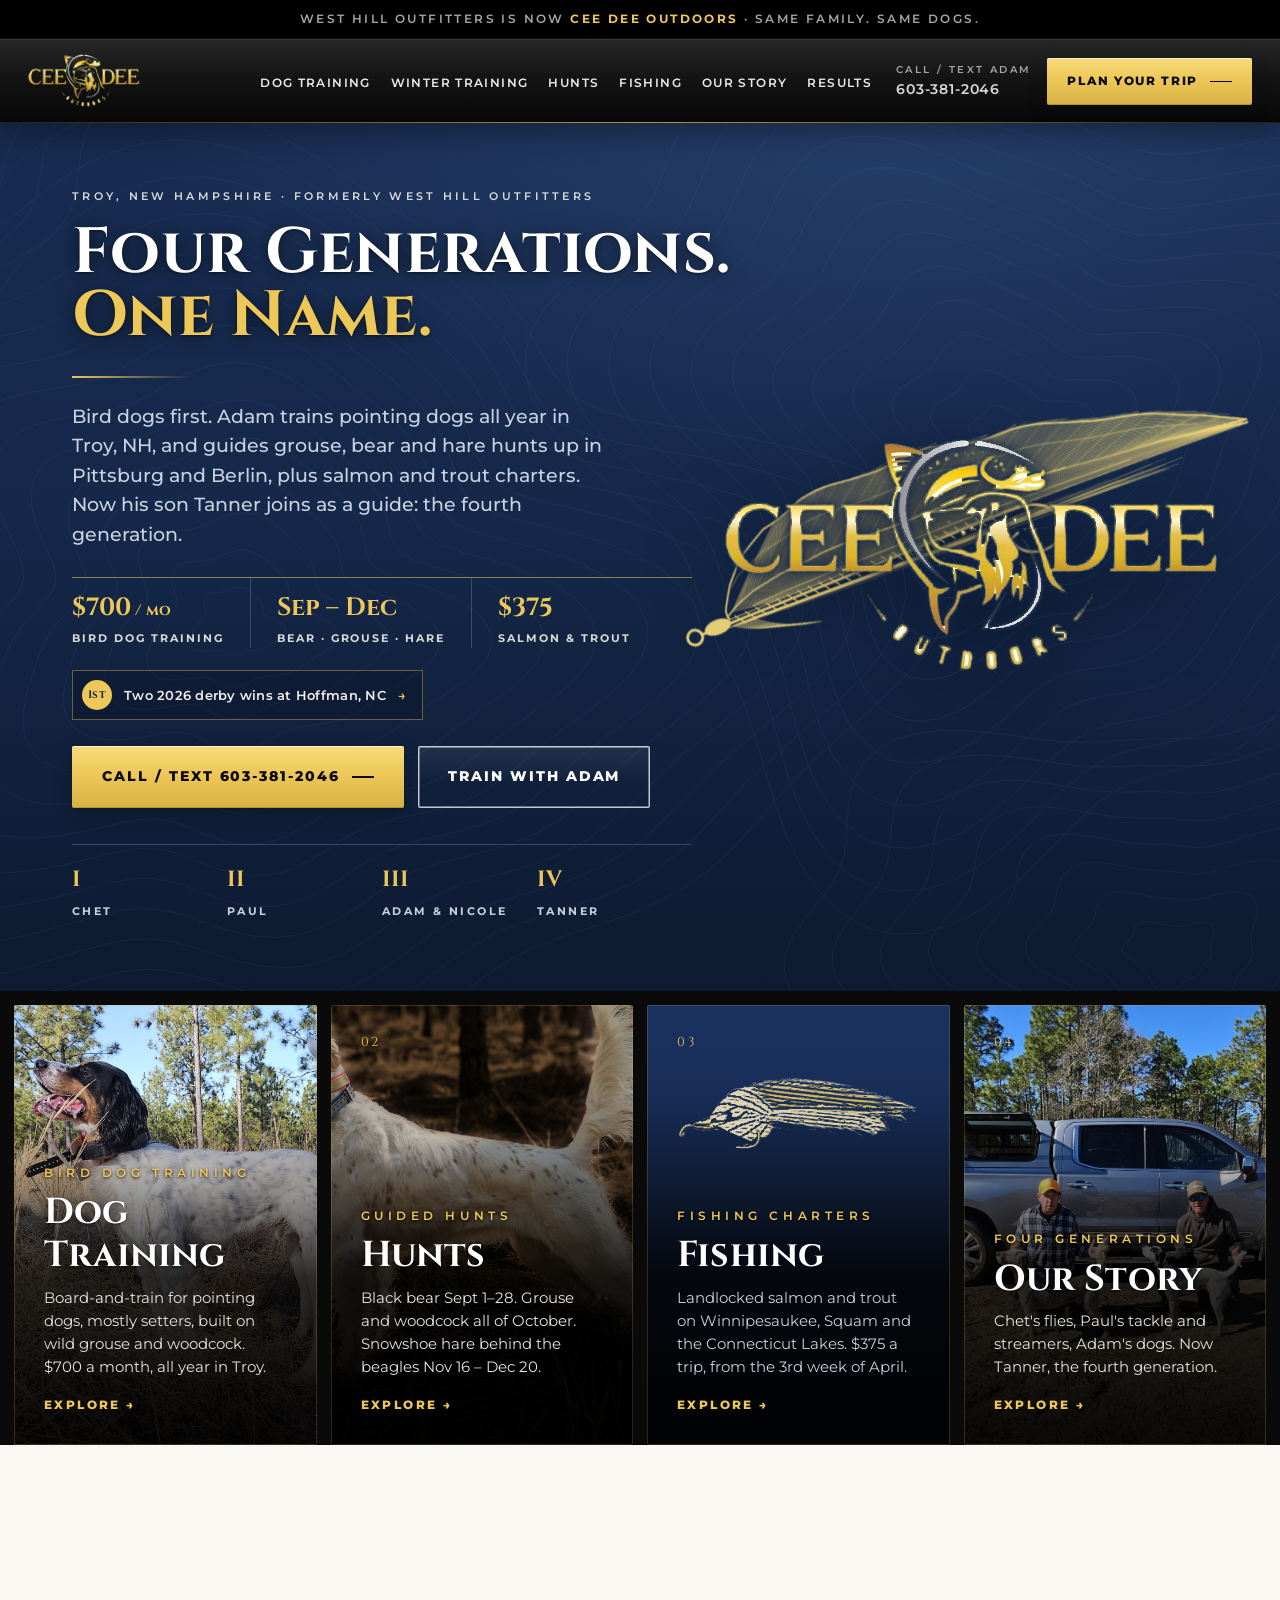
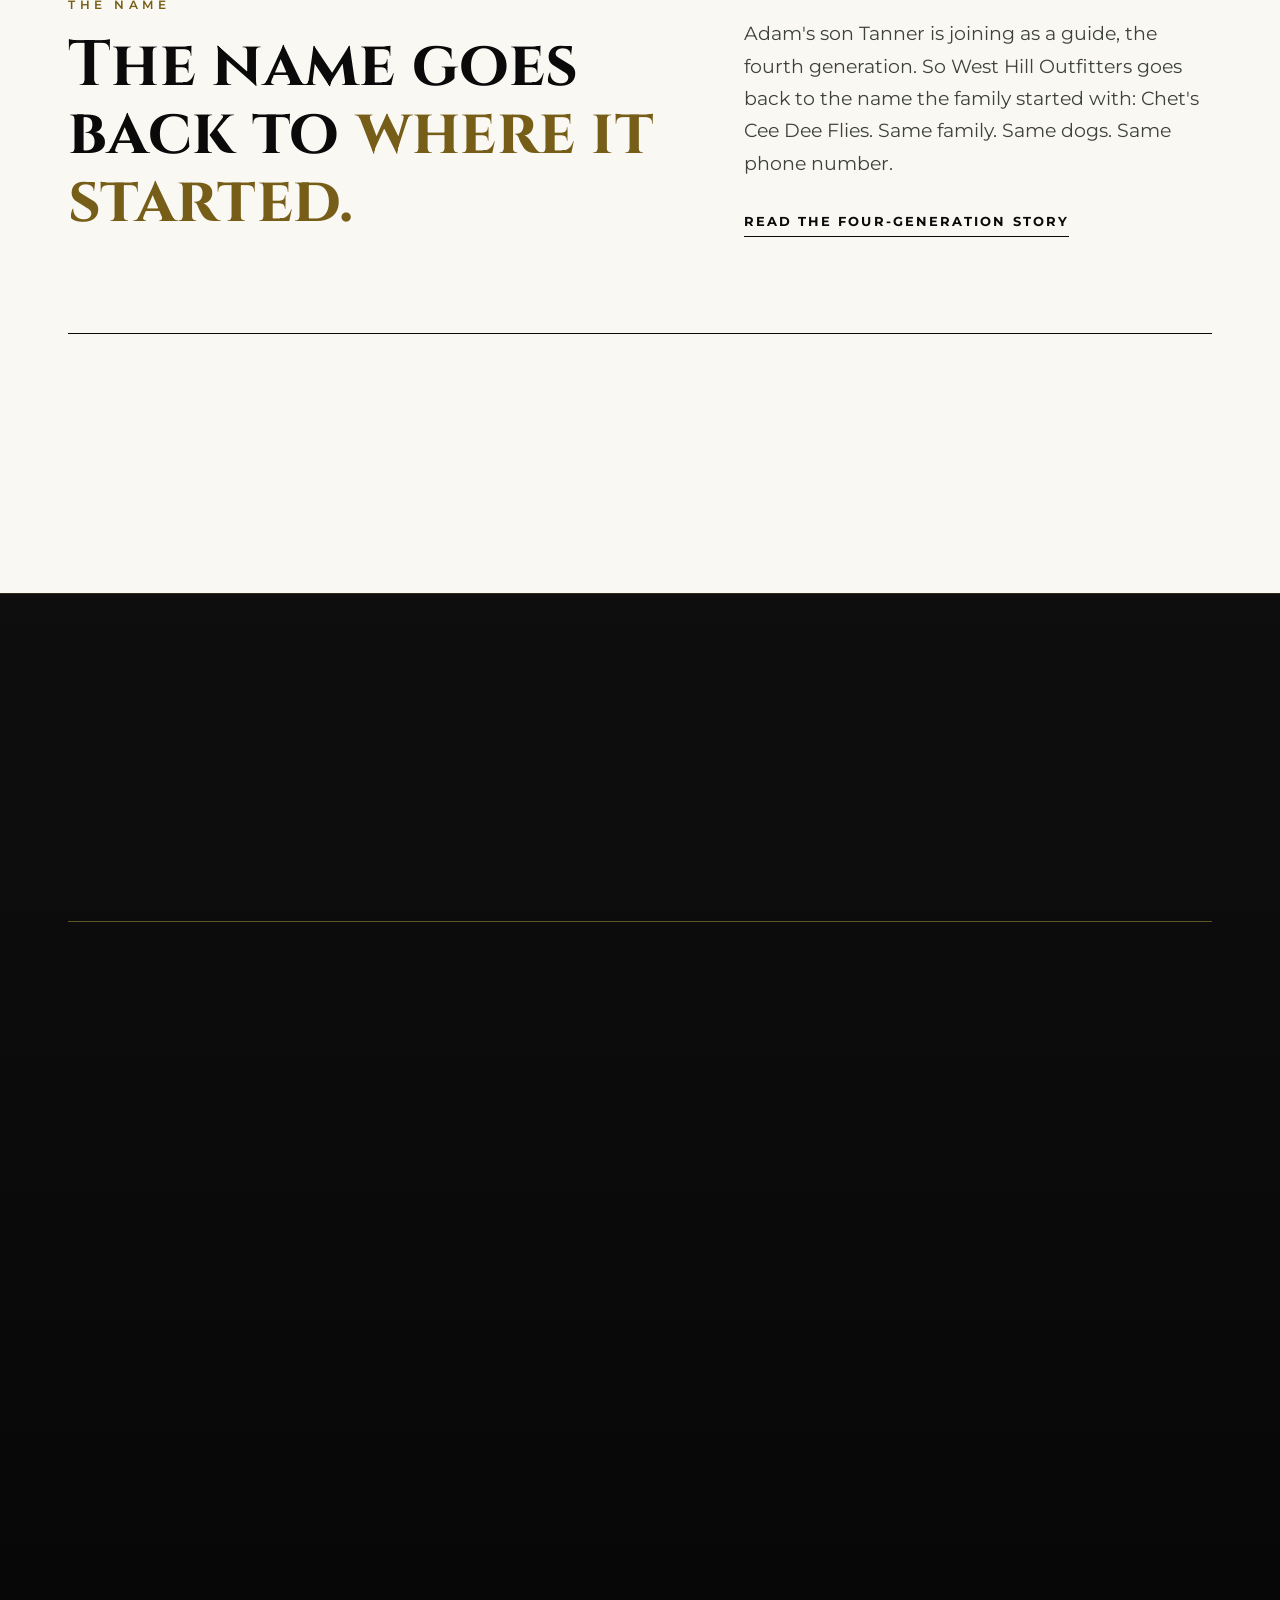
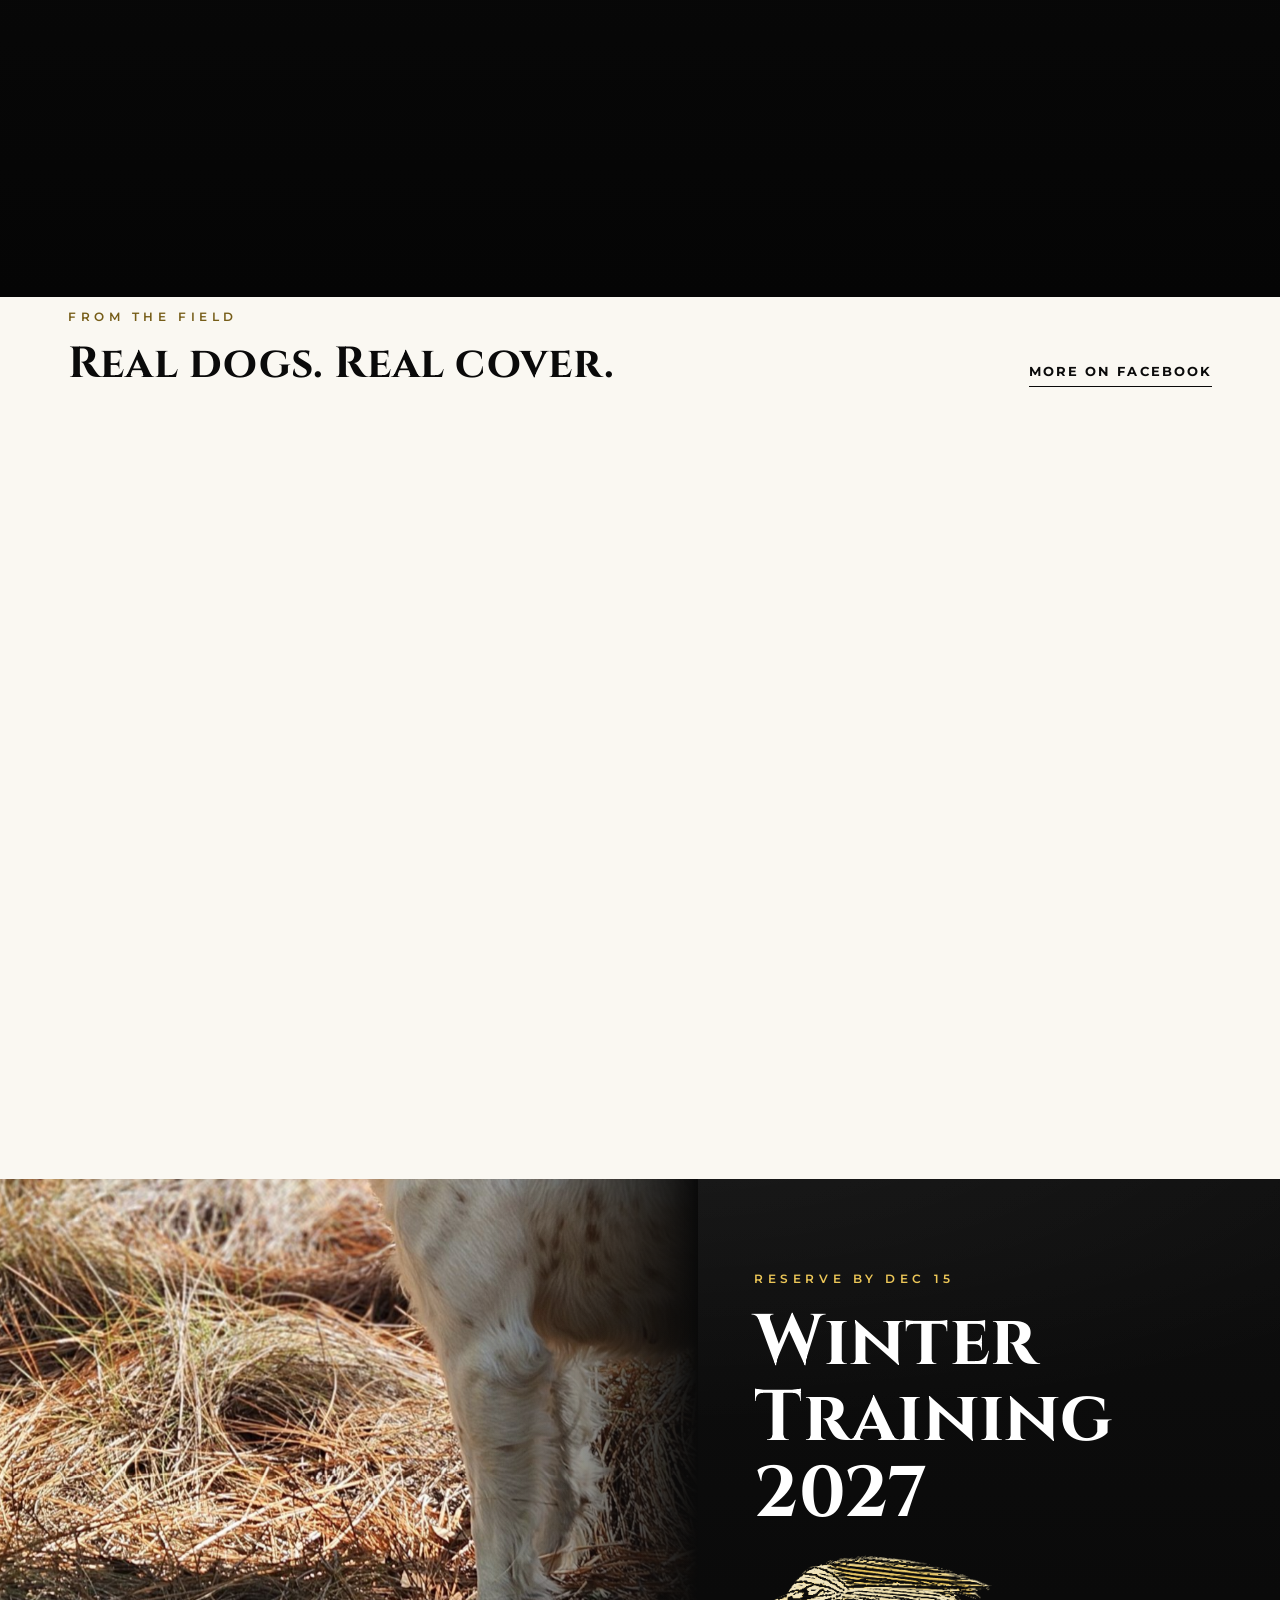
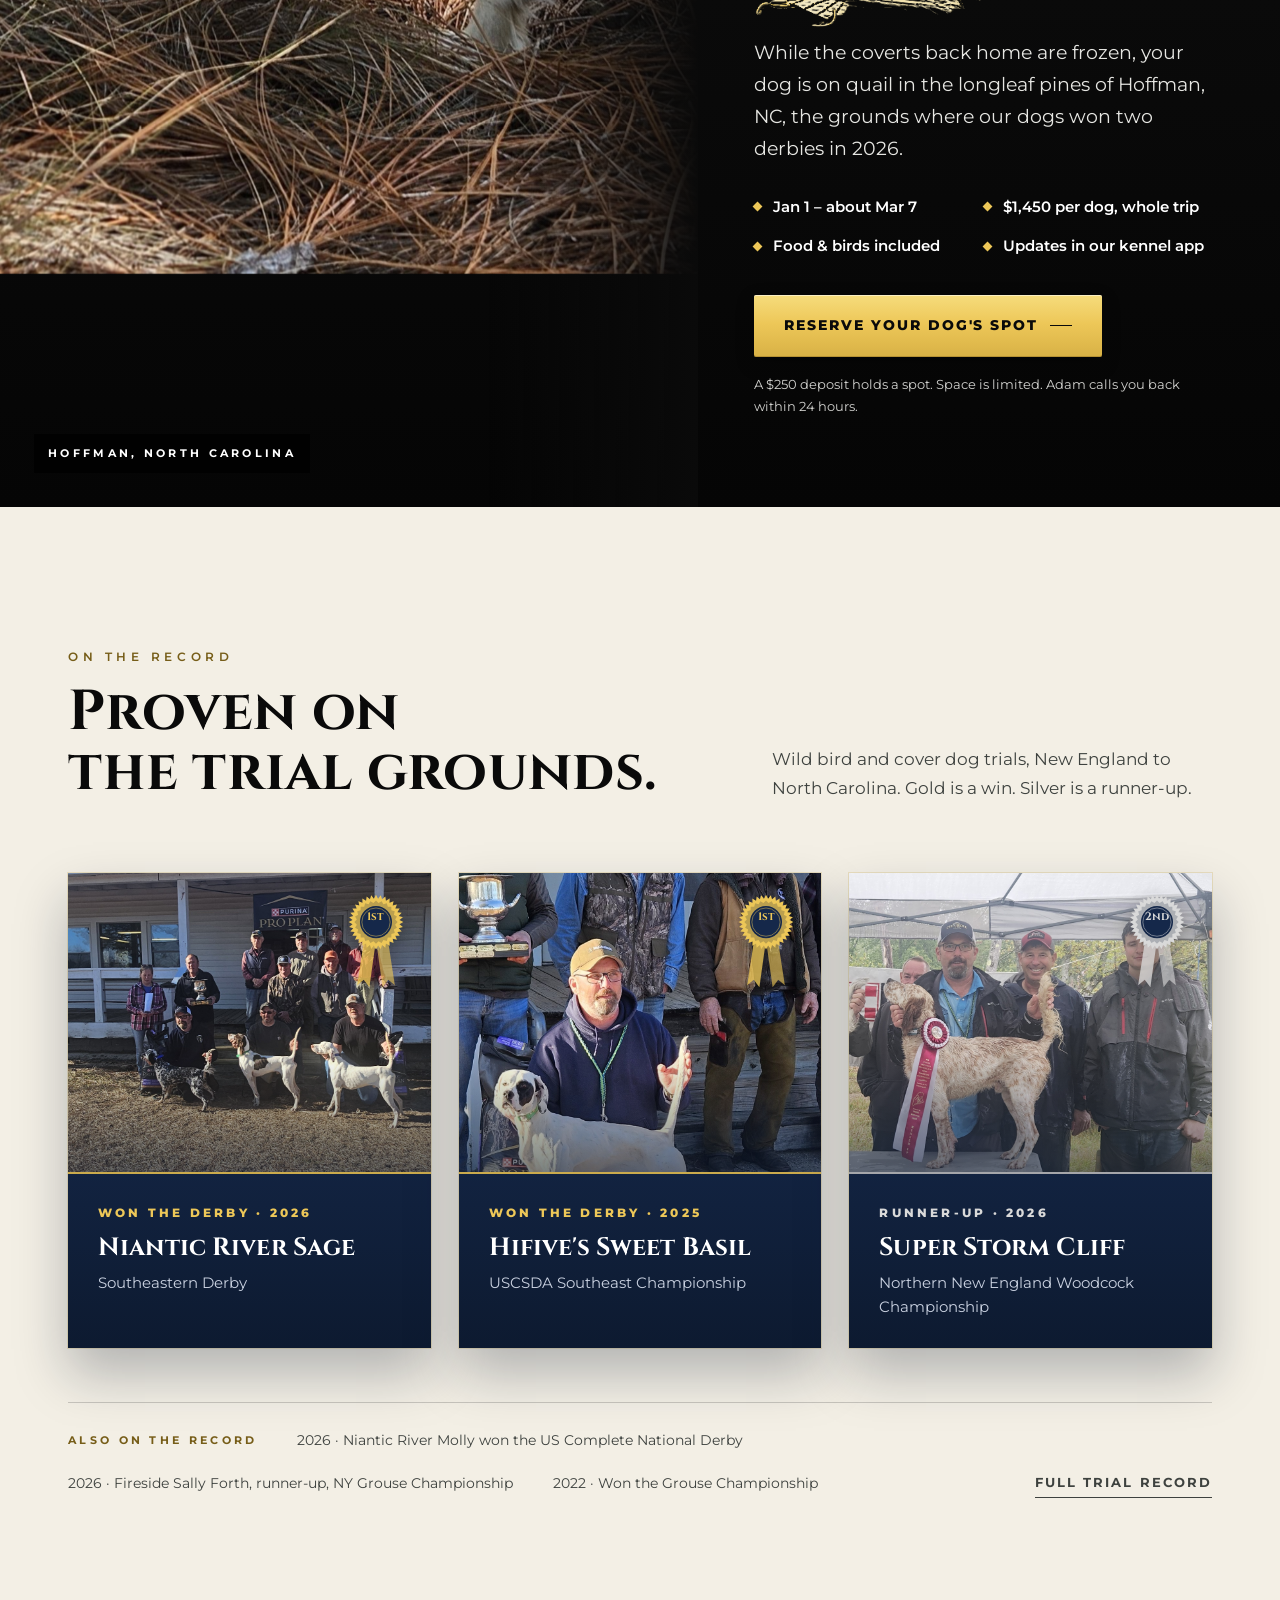
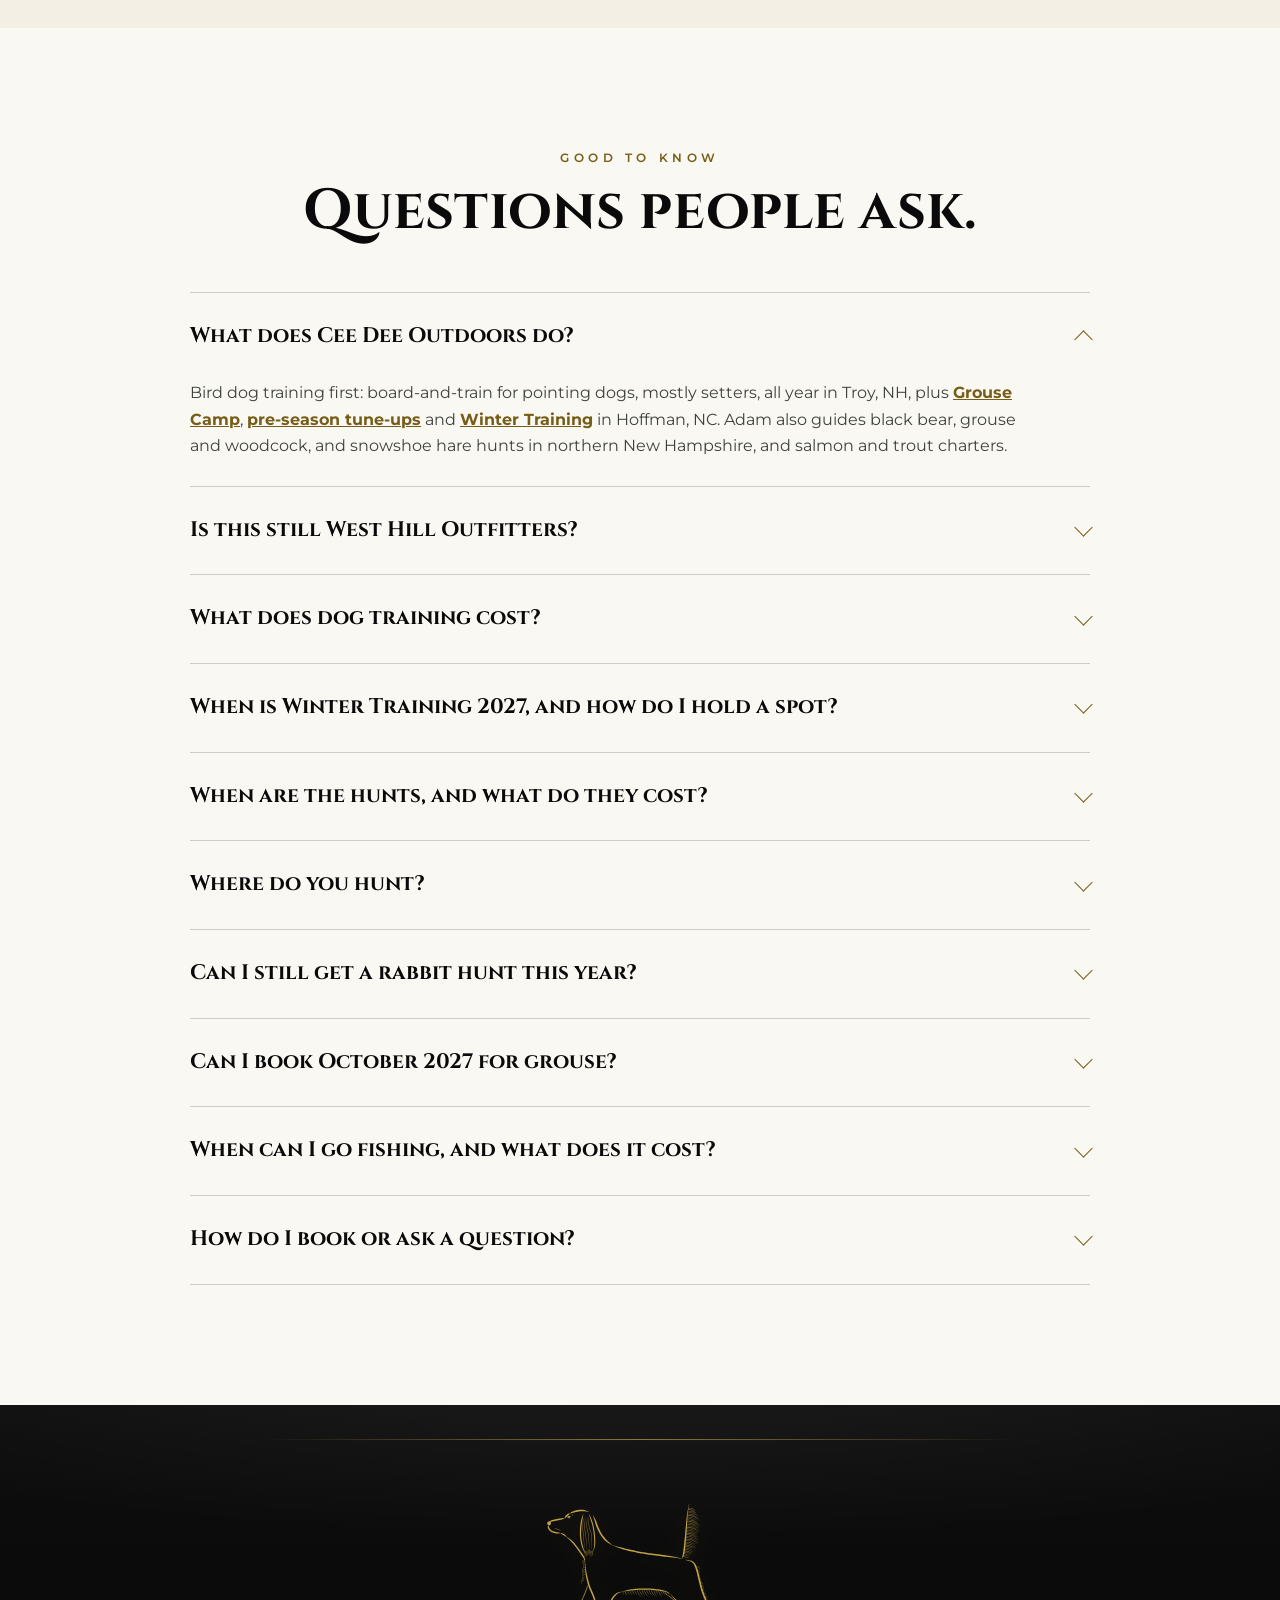
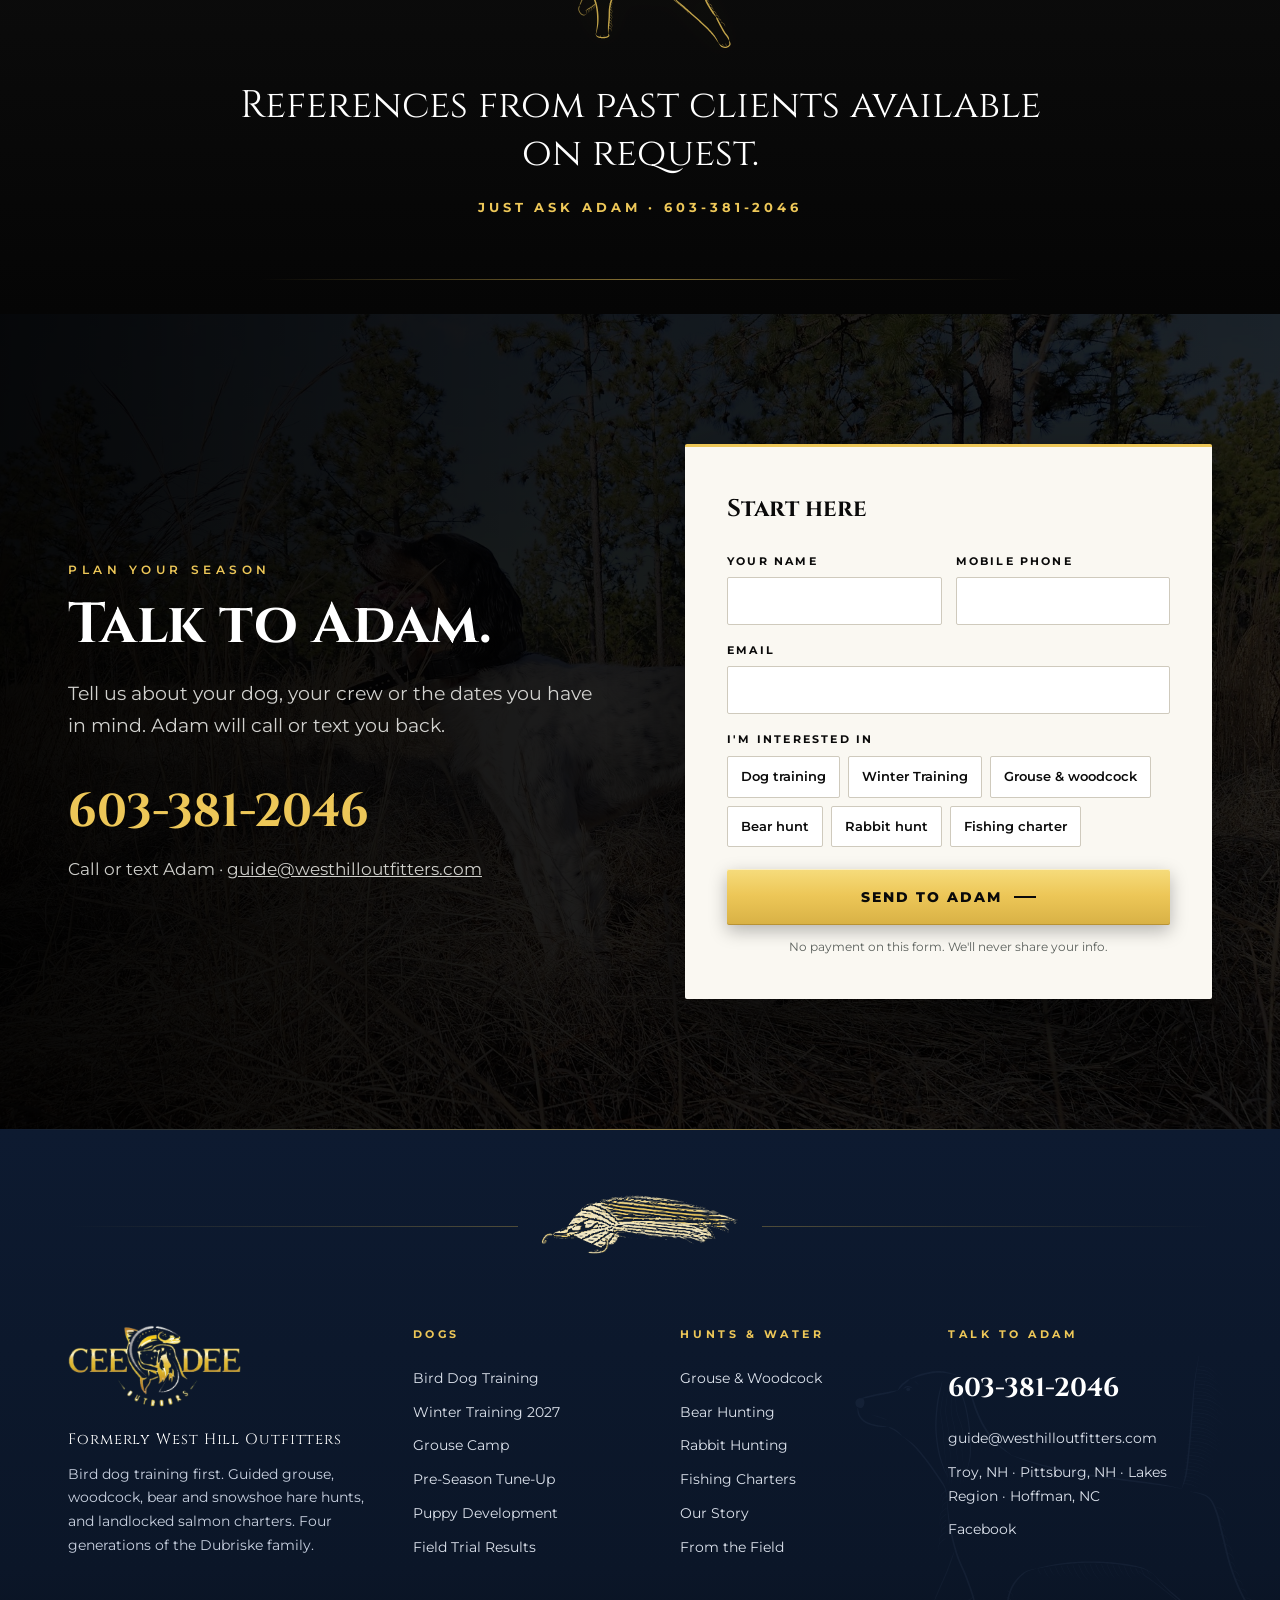
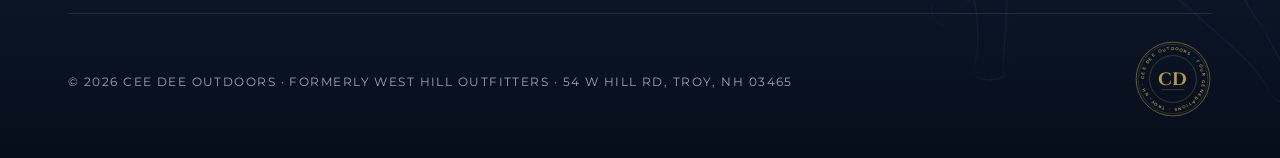
==== commit 871915f1: "About Us pass 13: family story per Adam (Nov 21) — Chet ('Gumpie') started Cee Dee Flies, Paul's Cee" ====
--- a/index.html
+++ b/index.html
@@ -446,7 +446,7 @@
  <a class="way rv" href="dog-training.html"><div class="bg" style="background-image:url(assets/img/ds6.jpg);background-position:30% 45%"></div><span class="no">01</span><div class="eyebrow">Bird dog training</div><h3 class="shadow">Dog Training</h3><p>Board-and-train for pointing dogs, mostly setters, built on wild grouse and woodcock. $700 a month, all year in Troy.</p><span class="go">Explore →</span></a>
  <a class="way rv d1" href="grouse-and-woodcock-hunting.html"><div class="bg" style="background-image:url(assets/img/grouse-hero.jpg);background-position:68% 40%"></div><span class="no">02</span><div class="eyebrow">Guided hunts</div><h3 class="shadow">Hunts</h3><p>Black bear Sept 1–28. Grouse and woodcock all of October. Snowshoe hare behind the beagles Nov 16 – Dec 20.</p><span class="go">Explore →</span></a>
  <a class="way need rv d2" href="fishing.html"><div class="art" aria-hidden="true"><img class="flyimg" src="assets/img/fly/fly-engraved-divider.png" srcset="assets/img/fly/fly-engraved-divider.png 1x, assets/img/fly/fly-engraved-divider@2x.png 2x" width="300" height="99" alt="" decoding="async"></div><span class="no">03</span><div class="eyebrow">Fishing charters</div><h3>Fishing</h3><p>Landlocked salmon and trout on Winnipesaukee, Squam and the Connecticut Lakes. $375 a trip, from the 3rd week of April.</p><span class="go">Explore →</span></a>
- <a class="way rv d3" href="about-us.html"><div class="bg" style="background-image:url(assets/img/truck.jpg);background-position:50% 50%"></div><span class="no">04</span><div class="eyebrow">Four generations</div><h3 class="shadow">Our Story</h3><p>Chet's streamers, Paul's tackle, Adam's dogs. Now Tanner, the fourth generation.</p><span class="go">Explore →</span></a>
+ <a class="way rv d3" href="about-us.html"><div class="bg" style="background-image:url(assets/img/truck.jpg);background-position:50% 50%"></div><span class="no">04</span><div class="eyebrow">Four generations</div><h3 class="shadow">Our Story</h3><p>Chet's flies, Paul's tackle and streamers, Adam's dogs. Now Tanner, the fourth generation.</p><span class="go">Explore →</span></a>
 </div></div></section>
 
 
@@ -454,7 +454,7 @@
 <section class="intro on-light"><div class="wrap">
  <div class="grid">
   <div><div class="eyebrow rv">The name</div><h2 class="rv d1" style="margin-top:18px">The name goes back to <span>where it started.</span></h2></div>
-  <div class="rv d2"><p class="lead">Adam's son Tanner is joining as a guide, the fourth generation. So West Hill Outfitters goes back to the name the family started with: Chet's Cee Dee Streamer Flies. Same family. Same dogs. Same phone number.</p>
+  <div class="rv d2"><p class="lead">Adam's son Tanner is joining as a guide, the fourth generation. So West Hill Outfitters goes back to the name the family started with: Chet's Cee Dee Flies. Same family. Same dogs. Same phone number.</p>
    <p style="margin-top:26px"><a class="tlink" href="about-us.html">Read the four-generation story</a></p></div>
  </div>
  <div class="ledger">
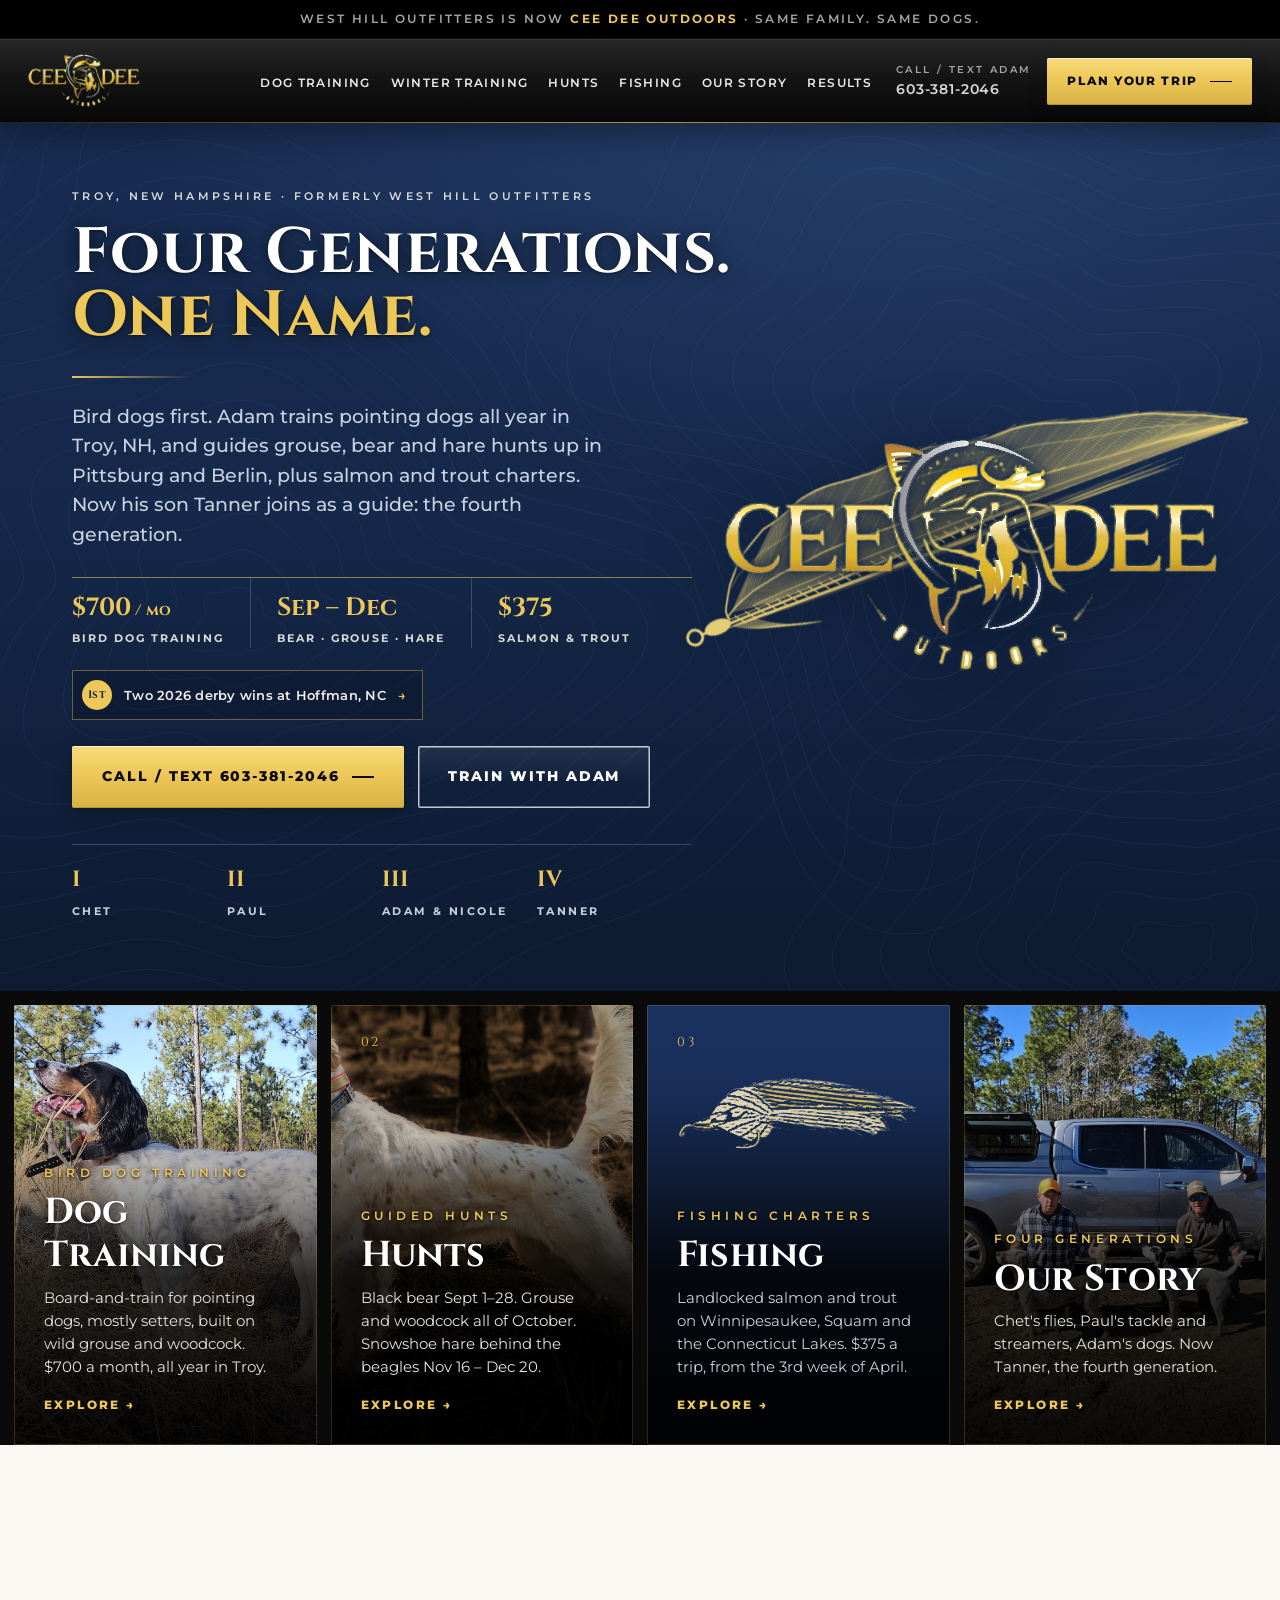
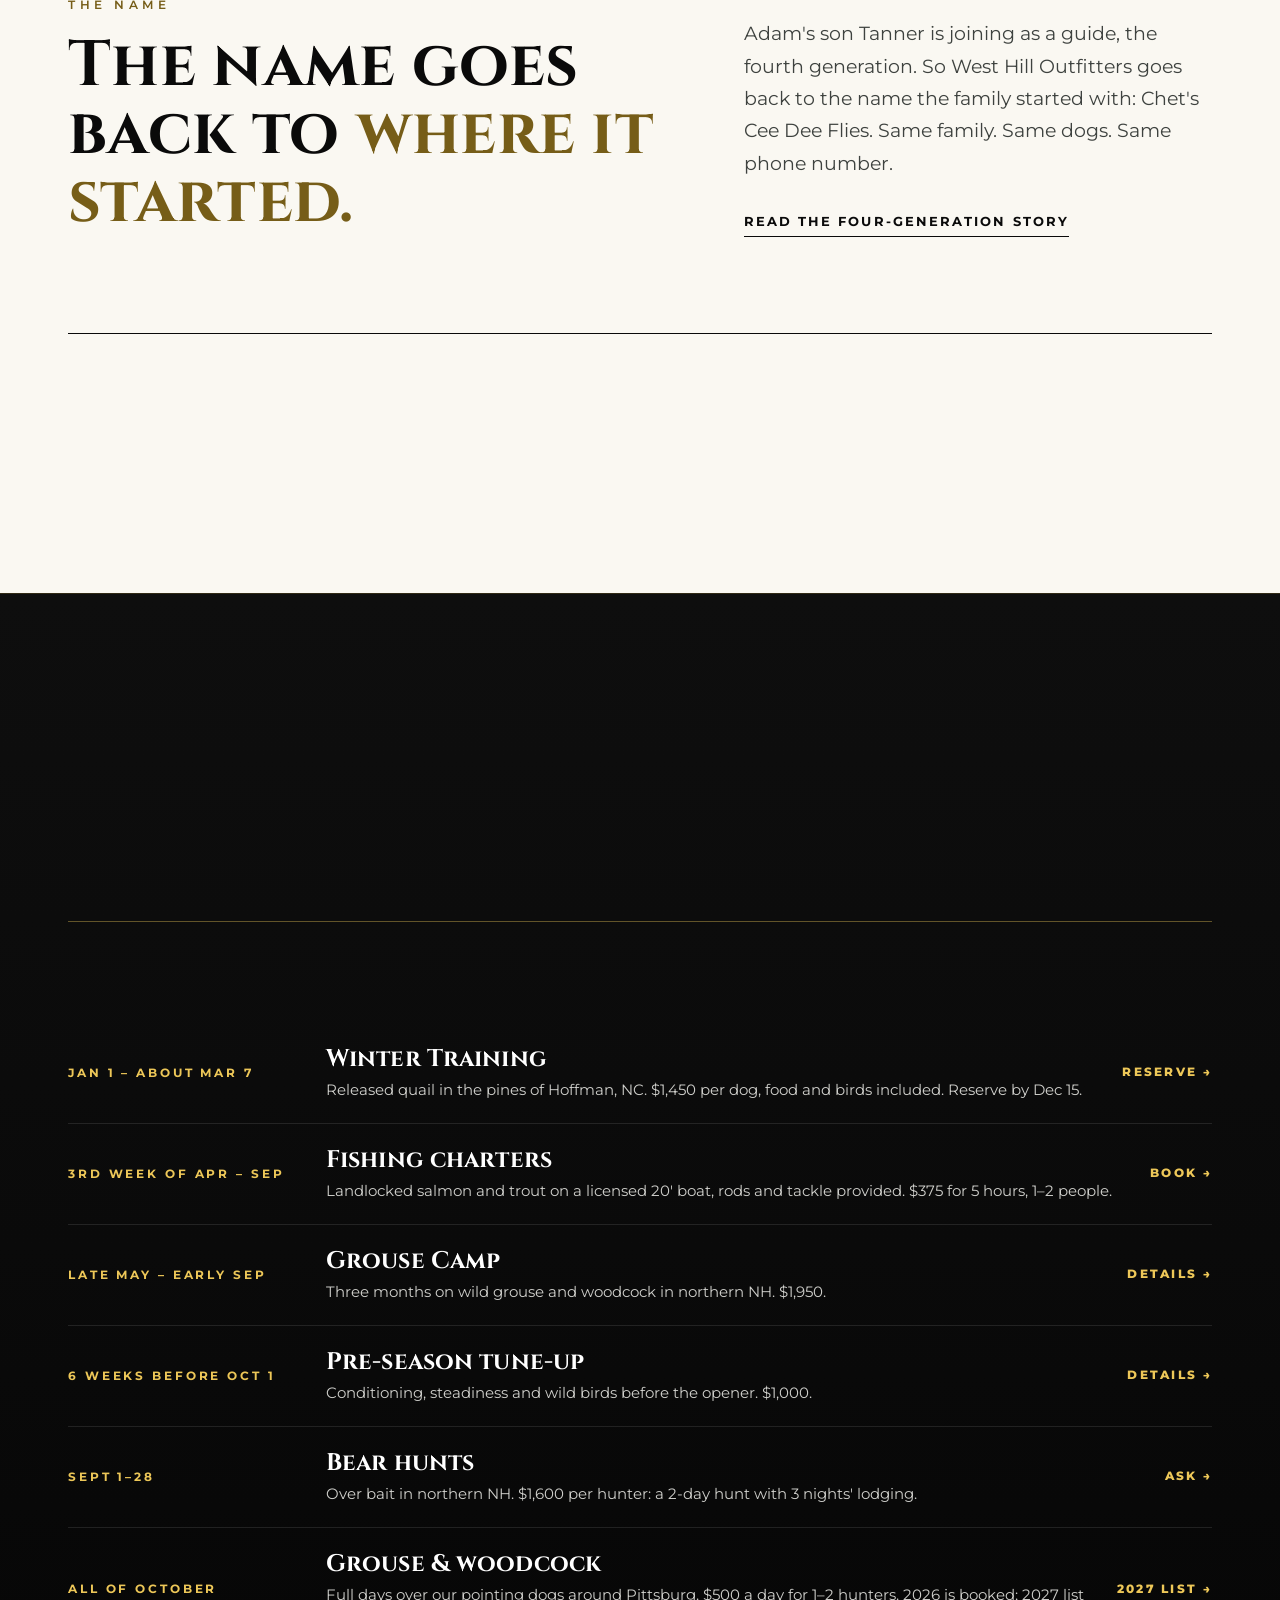
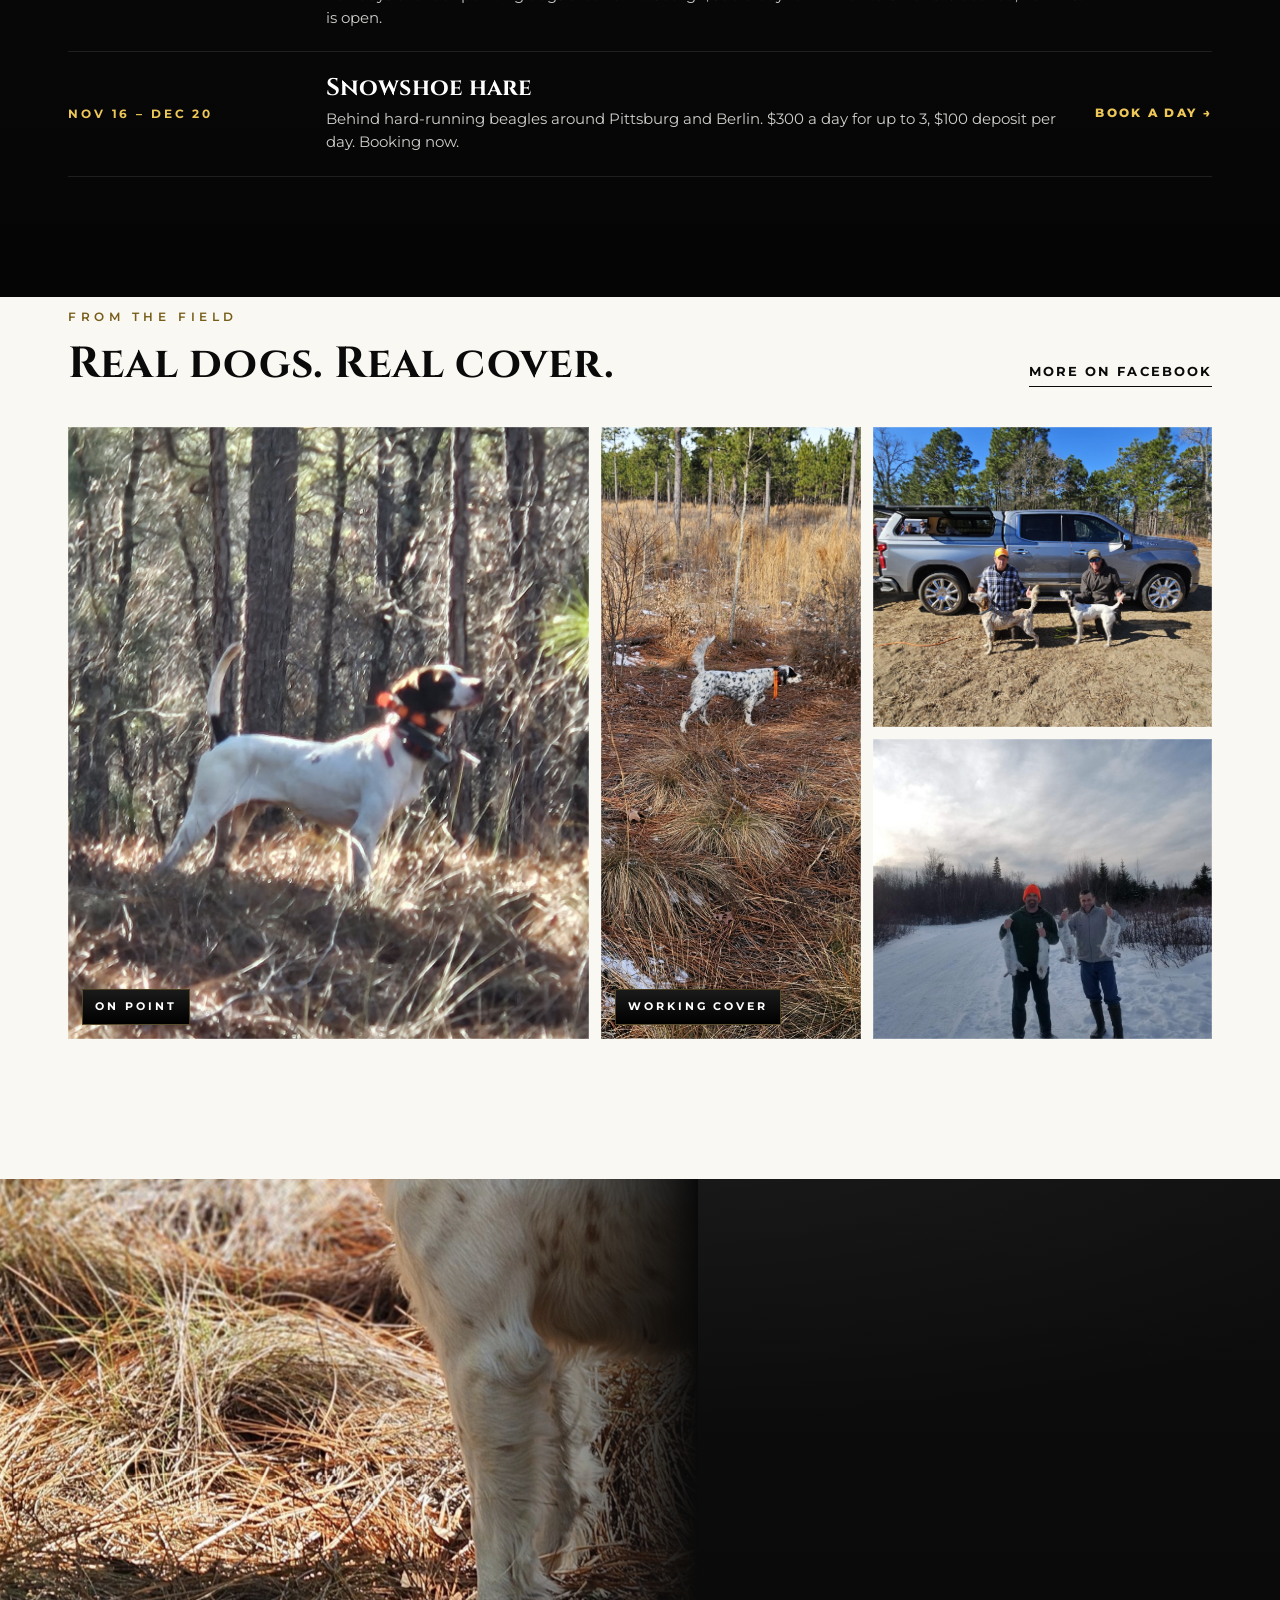
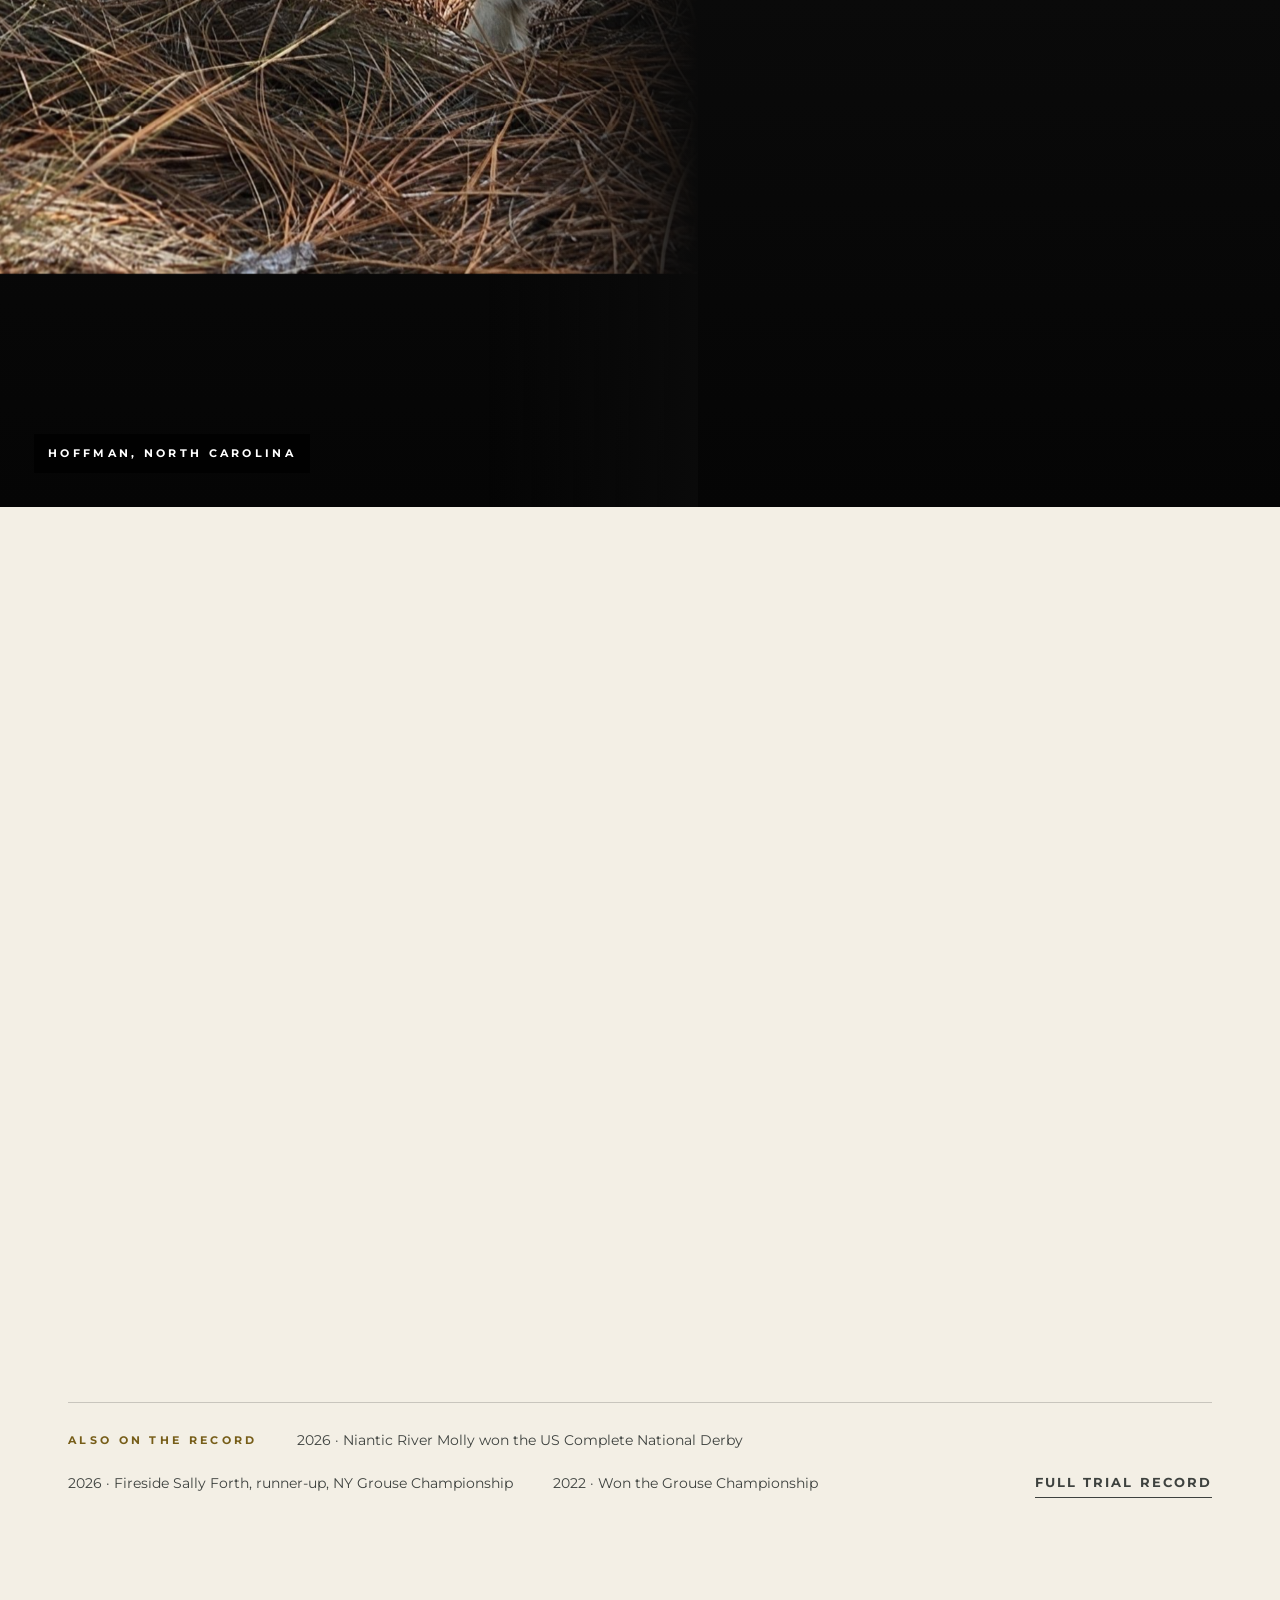
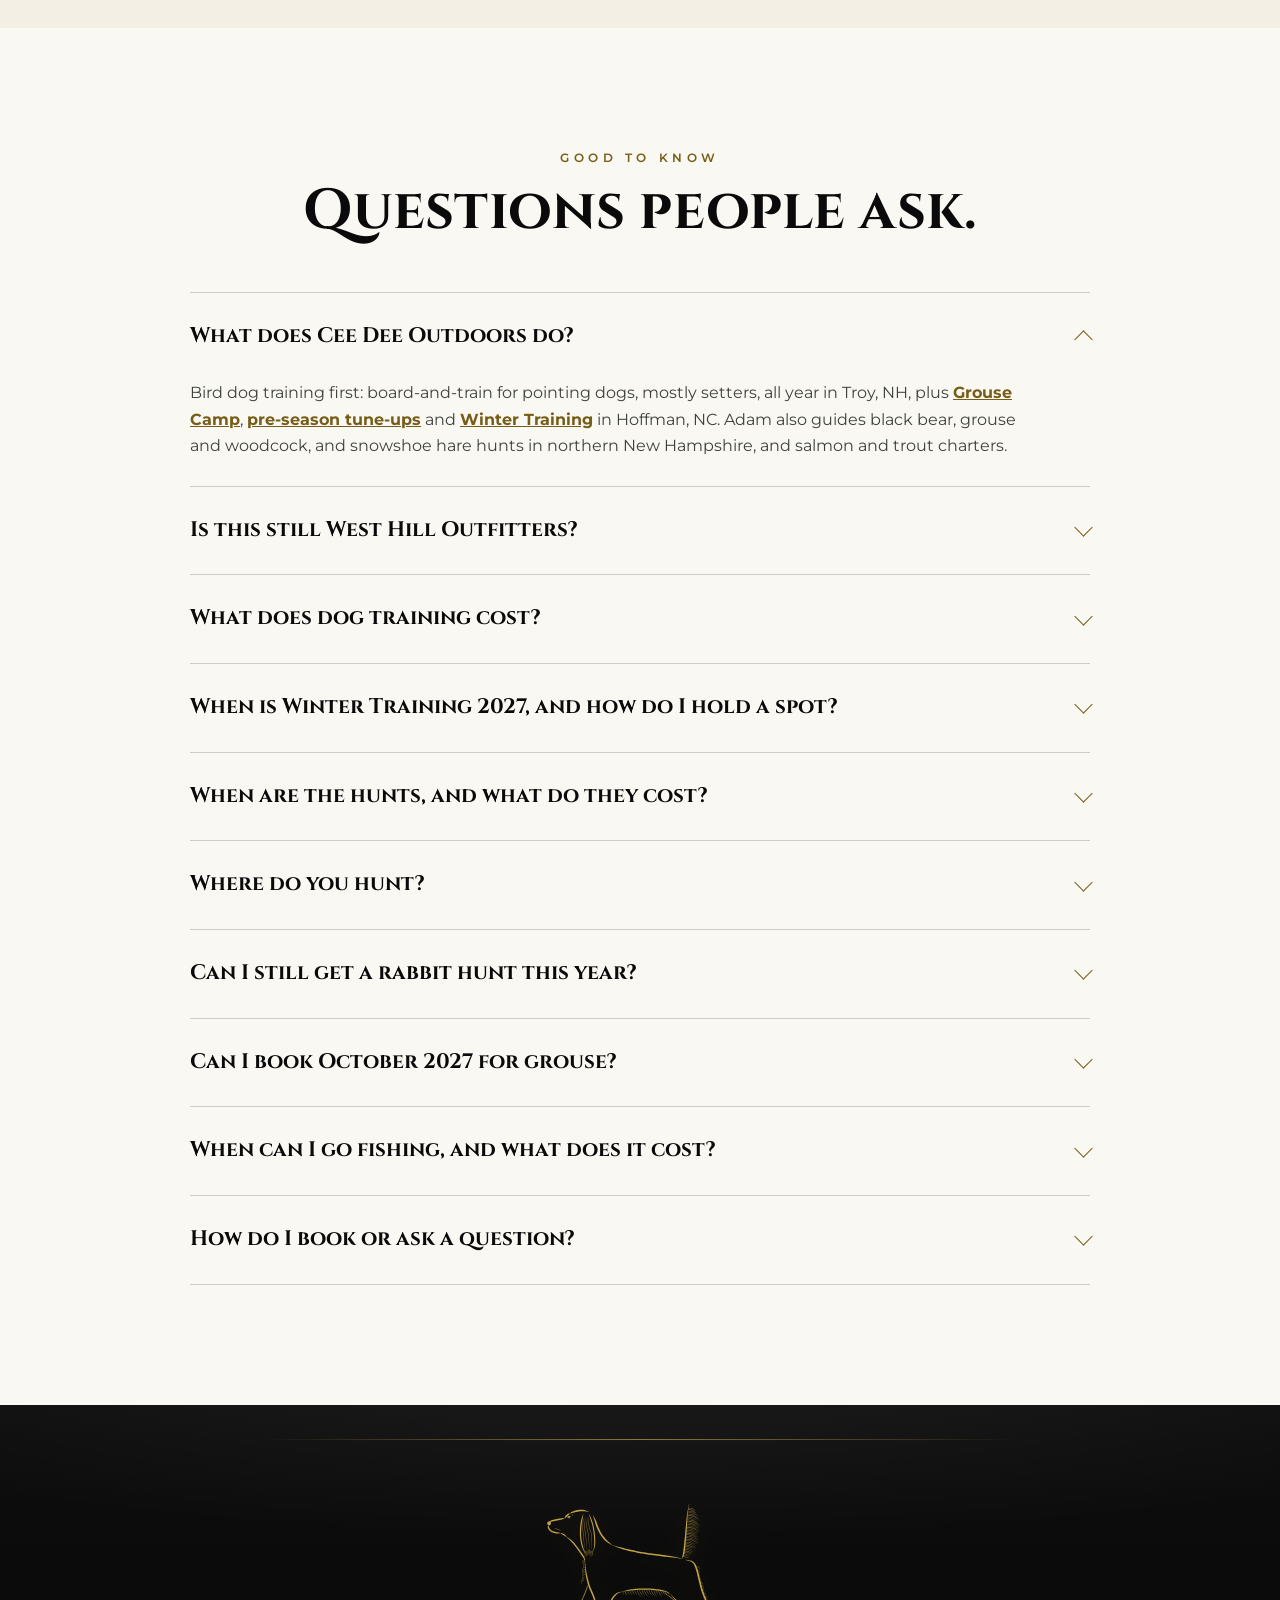
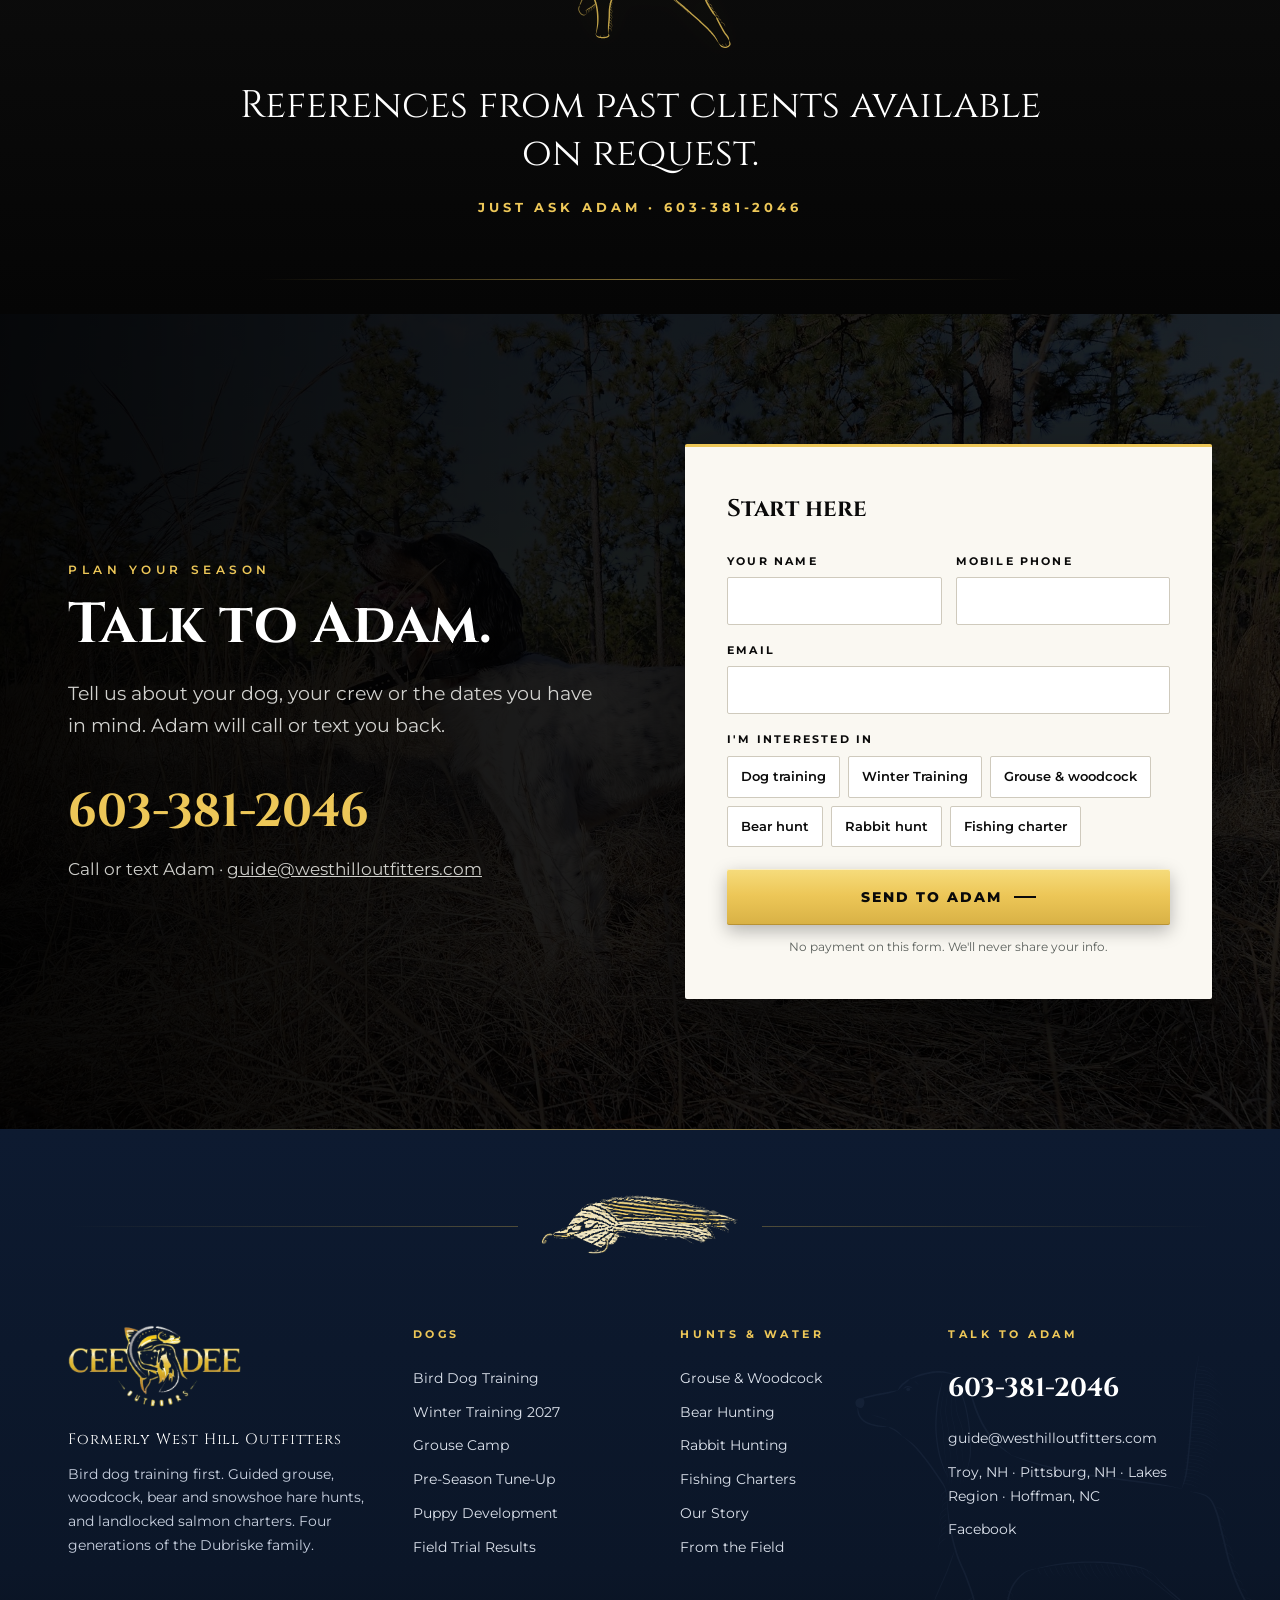
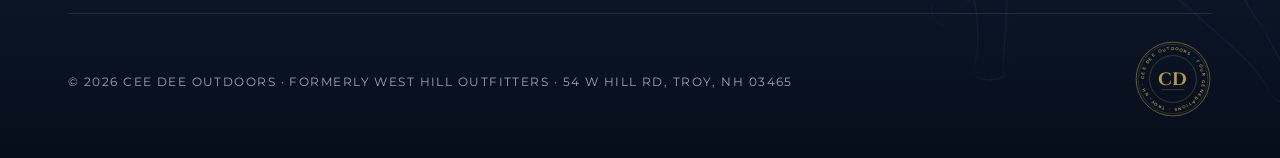
==== commit bd414882: "Rabbit pass 16: Pittsburg & Berlin; 2-day weekend as the suggested booking ($600 for up to 3, $750 w" ====
--- a/index.html
+++ b/index.html
@@ -360,7 +360,7 @@
  .h-faq .faq details p{padding-right:0;font-size:15.5px}
 }
 </style>
-<script type="application/ld+json">{"@context": "https://schema.org", "@type": "FAQPage", "mainEntity": [{"@type": "Question", "name": "What does Cee Dee Outdoors do?", "acceptedAnswer": {"@type": "Answer", "text": "Bird dog training first: board-and-train for pointing dogs, mostly setters, all year in Troy, NH, plus Grouse Camp, pre-season tune-ups and Winter Training in Hoffman, NC. Adam also guides black bear, grouse and woodcock, and snowshoe hare hunts in northern New Hampshire, and salmon and trout charters."}}, {"@type": "Question", "name": "Is this still West Hill Outfitters?", "acceptedAnswer": {"@type": "Answer", "text": "Yes. Same family, same dogs, same phone number. Adam's son Tanner is joining as a guide, the fourth generation, so the business goes back to the family name, Cee Dee Outdoors, on December 1, 2026."}}, {"@type": "Question", "name": "What does dog training cost?", "acceptedAnswer": {"@type": "Answer", "text": "Monthly board-and-train is $700 a month. Grouse Camp, three months on wild grouse and woodcock in northern NH from late May or early June to early September, is $1,950. The 6-week pre-season tune-up before the October 1 opener is $1,000. Winter Training 2027 is $1,450 per dog. For puppy development, call Adam."}}, {"@type": "Question", "name": "When is Winter Training 2027, and how do I hold a spot?", "acceptedAnswer": {"@type": "Answer", "text": "January 1 to about March 7, 2027, on released quail around Hoffman, NC, the same grounds where Molly and Sage won their 2026 derbies. It's $1,450 per dog for the whole trip, food and birds included: a $250 deposit holds the spot, then $600 on January 1 and $600 on February 1. Reserve by December 15."}}, {"@type": "Question", "name": "When are the hunts, and what do they cost?", "acceptedAnswer": {"@type": "Answer", "text": "Black bear runs September 1–28: $1,600 per hunter for a 2-day hunt with 3 nights' lodging, meals not included. Grouse and woodcock run all of October: $500 a day for 1–2 hunters, and kids 12 and under hunt free. Snowshoe hare runs November 16 to December 20: $300 a day for up to 3 hunters, $375 for a crew of 4."}}, {"@type": "Question", "name": "Where do you hunt?", "acceptedAnswer": {"@type": "Answer", "text": "Up north. Grouse and woodcock hunts are around Pittsburg, NH, bear hunts are in northern New Hampshire, and hare hunts are around Pittsburg and Berlin. Troy is home base for the dogs."}}, {"@type": "Question", "name": "Can I still get a rabbit hunt this year?", "acceptedAnswer": {"@type": "Answer", "text": "Yes. Guided days run through December 20, weekdays and weekends, except November 26–28 for Thanksgiving. Call or text Adam with your days and crew size (up to 4). A $100 deposit per hunt day holds them."}}, {"@type": "Question", "name": "Can I book October 2027 for grouse?", "acceptedAnswer": {"@type": "Answer", "text": "Get on the list. October 2026 was fully booked. The 2027 rate stays $500 a day for 1–2 hunters, and you're welcome to bring your own dog into the rotation."}}, {"@type": "Question", "name": "When can I go fishing, and what does it cost?", "acceptedAnswer": {"@type": "Answer", "text": "From the third week of April through September. A 5-hour morning or afternoon trip is $375 for 1–2 people, on a fully licensed 20' Angler cuddy cabin with all rods and tackle provided. You'll need a New Hampshire fishing license."}}, {"@type": "Question", "name": "How do I book or ask a question?", "acceptedAnswer": {"@type": "Answer", "text": "Call or text Adam at 603-381-2046, email guide@westhilloutfitters.com, or use the form at the bottom of this page. References from past clients are available on request."}}]}</script>
+<script type="application/ld+json">{"@context": "https://schema.org", "@type": "FAQPage", "mainEntity": [{"@type": "Question", "name": "What does Cee Dee Outdoors do?", "acceptedAnswer": {"@type": "Answer", "text": "Bird dog training first: board-and-train for pointing dogs, mostly setters, all year in Troy, NH, plus Grouse Camp, pre-season tune-ups and Winter Training in Hoffman, NC. Adam also guides black bear, grouse and woodcock, and snowshoe hare hunts in northern New Hampshire, and salmon and trout charters."}}, {"@type": "Question", "name": "Is this still West Hill Outfitters?", "acceptedAnswer": {"@type": "Answer", "text": "Yes. Same family, same dogs, same phone number. Adam's son Tanner is joining as a guide, the fourth generation, so the business goes back to the family name, Cee Dee Outdoors, on December 1, 2026."}}, {"@type": "Question", "name": "What does dog training cost?", "acceptedAnswer": {"@type": "Answer", "text": "Monthly board-and-train is $700 a month. Grouse Camp, three months on wild grouse and woodcock in northern NH from late May or early June to early September, is $1,950. The 6-week pre-season tune-up before the October 1 opener is $1,000. Winter Training 2027 is $1,450 per dog. For puppy development, call Adam."}}, {"@type": "Question", "name": "When is Winter Training 2027, and how do I hold a spot?", "acceptedAnswer": {"@type": "Answer", "text": "January 1 to about March 7, 2027, on released quail around Hoffman, NC, the same grounds where Molly and Sage won their 2026 derbies. It's $1,450 per dog for the whole trip, food and birds included: a $250 deposit holds the spot, then $600 on January 1 and $600 on February 1. Reserve by December 15."}}, {"@type": "Question", "name": "When are the hunts, and what do they cost?", "acceptedAnswer": {"@type": "Answer", "text": "Black bear runs September 1–28: $1,600 per hunter for a 2-day hunt with 3 nights' lodging, meals not included. Grouse and woodcock run all of October: $500 a day for 1–2 hunters, and kids 12 and under hunt free. Guided snowshoe hare hunts run November 16 through December 20: $300 a day for up to 3 hunters, $375 for a crew of 4."}}, {"@type": "Question", "name": "Where do you hunt?", "acceptedAnswer": {"@type": "Answer", "text": "Up north. Grouse and woodcock hunts are around Pittsburg, NH, bear hunts are in northern New Hampshire, and hare hunts are around Pittsburg and Berlin. Troy is home base for the dogs."}}, {"@type": "Question", "name": "Can I still get a rabbit hunt this year?", "acceptedAnswer": {"@type": "Answer", "text": "Yes. Guided days run through December 20, weekdays and weekends, except November 26–28 for Thanksgiving. Call or text Adam with your days and crew size (up to 4). A $100 deposit per hunt day holds them."}}, {"@type": "Question", "name": "Can I book October 2027 for grouse?", "acceptedAnswer": {"@type": "Answer", "text": "Get on the list. October 2026 was fully booked. The 2027 rate stays $500 a day for 1–2 hunters, and you're welcome to bring your own dog into the rotation."}}, {"@type": "Question", "name": "When can I go fishing, and what does it cost?", "acceptedAnswer": {"@type": "Answer", "text": "From the third week of April through September. A 5-hour morning or afternoon trip is $375 for 1–2 people, on a fully licensed 20' Angler cuddy cabin with all rods and tackle provided. You'll need a New Hampshire fishing license."}}, {"@type": "Question", "name": "How do I book or ask a question?", "acceptedAnswer": {"@type": "Answer", "text": "Call or text Adam at 603-381-2046, email guide@westhilloutfitters.com, or use the form at the bottom of this page. References from past clients are available on request."}}]}</script>
 
 </head>
 <body>
@@ -552,7 +552,7 @@
   <details><summary>Is this still West Hill Outfitters?</summary><p>Yes. Same family, same dogs, same phone number. Adam's son Tanner is joining as a guide, the fourth generation, so the business goes back to the family name, Cee Dee Outdoors, on December 1, 2026.</p></details>
   <details><summary>What does dog training cost?</summary><p>Monthly board-and-train is $700 a month. Grouse Camp, three months on wild grouse and woodcock in northern NH from late May or early June to early September, is $1,950. The 6-week pre-season tune-up before the October 1 opener is $1,000. Winter Training 2027 is $1,450 per dog. For puppy development, call Adam. <a href="dog-training.html#rates" style="color:#765D18;font-weight:700">All programs →</a></p></details>
   <details><summary>When is Winter Training 2027, and how do I hold a spot?</summary><p>January 1 to about March 7, 2027, on released quail around Hoffman, NC, the same grounds where Molly and Sage won their 2026 derbies. It's $1,450 per dog for the whole trip, food and birds included: a $250 deposit holds the spot, then $600 on January 1 and $600 on February 1. Reserve by December 15. <a href="winter-training.html#reserve" style="color:#765D18;font-weight:700">Reserve a spot →</a></p></details>
-  <details><summary>When are the hunts, and what do they cost?</summary><p>Black bear runs September 1–28: $1,600 per hunter for a 2-day hunt with 3 nights' lodging, meals not included. Grouse and woodcock run all of October: $500 a day for 1–2 hunters, and kids 12 and under hunt free. Snowshoe hare runs November 16 to December 20: $300 a day for up to 3 hunters, $375 for a crew of 4.<br><a href="bear-hunting.html" style="color:#765D18;font-weight:700">Bear</a> · <a href="grouse-and-woodcock-hunting.html" style="color:#765D18;font-weight:700">Grouse &amp; woodcock</a> · <a href="rabbit-hunting.html" style="color:#765D18;font-weight:700">Snowshoe hare</a></p></details>
+  <details><summary>When are the hunts, and what do they cost?</summary><p>Black bear runs September 1–28: $1,600 per hunter for a 2-day hunt with 3 nights' lodging, meals not included. Grouse and woodcock run all of October: $500 a day for 1–2 hunters, and kids 12 and under hunt free. Guided snowshoe hare hunts run November 16 through December 20: $300 a day for up to 3 hunters, $375 for a crew of 4.<br><a href="bear-hunting.html" style="color:#765D18;font-weight:700">Bear</a> · <a href="grouse-and-woodcock-hunting.html" style="color:#765D18;font-weight:700">Grouse &amp; woodcock</a> · <a href="rabbit-hunting.html" style="color:#765D18;font-weight:700">Snowshoe hare</a></p></details>
   <details><summary>Where do you hunt?</summary><p>Up north. Grouse and woodcock hunts are around Pittsburg, NH, bear hunts are in northern New Hampshire, and hare hunts are around Pittsburg and Berlin. Troy is home base for the dogs.</p></details>
   <details><summary>Can I still get a rabbit hunt this year?</summary><p>Yes. Guided days run through December 20, weekdays and weekends, except November 26–28 for Thanksgiving. Call or text Adam with your days and crew size (up to 4). A $100 deposit per hunt day holds them. <a href="rabbit-hunting.html#how" style="color:#765D18;font-weight:700">How to book →</a></p></details>
   <details><summary>Can I book October 2027 for grouse?</summary><p>Get on the <a href="grouse-and-woodcock-hunting.html#list" style="color:#765D18;font-weight:700">2027 list</a>. October 2026 was fully booked. The 2027 rate stays $500 a day for 1–2 hunters, and you're welcome to bring your own dog into the rotation.</p></details>
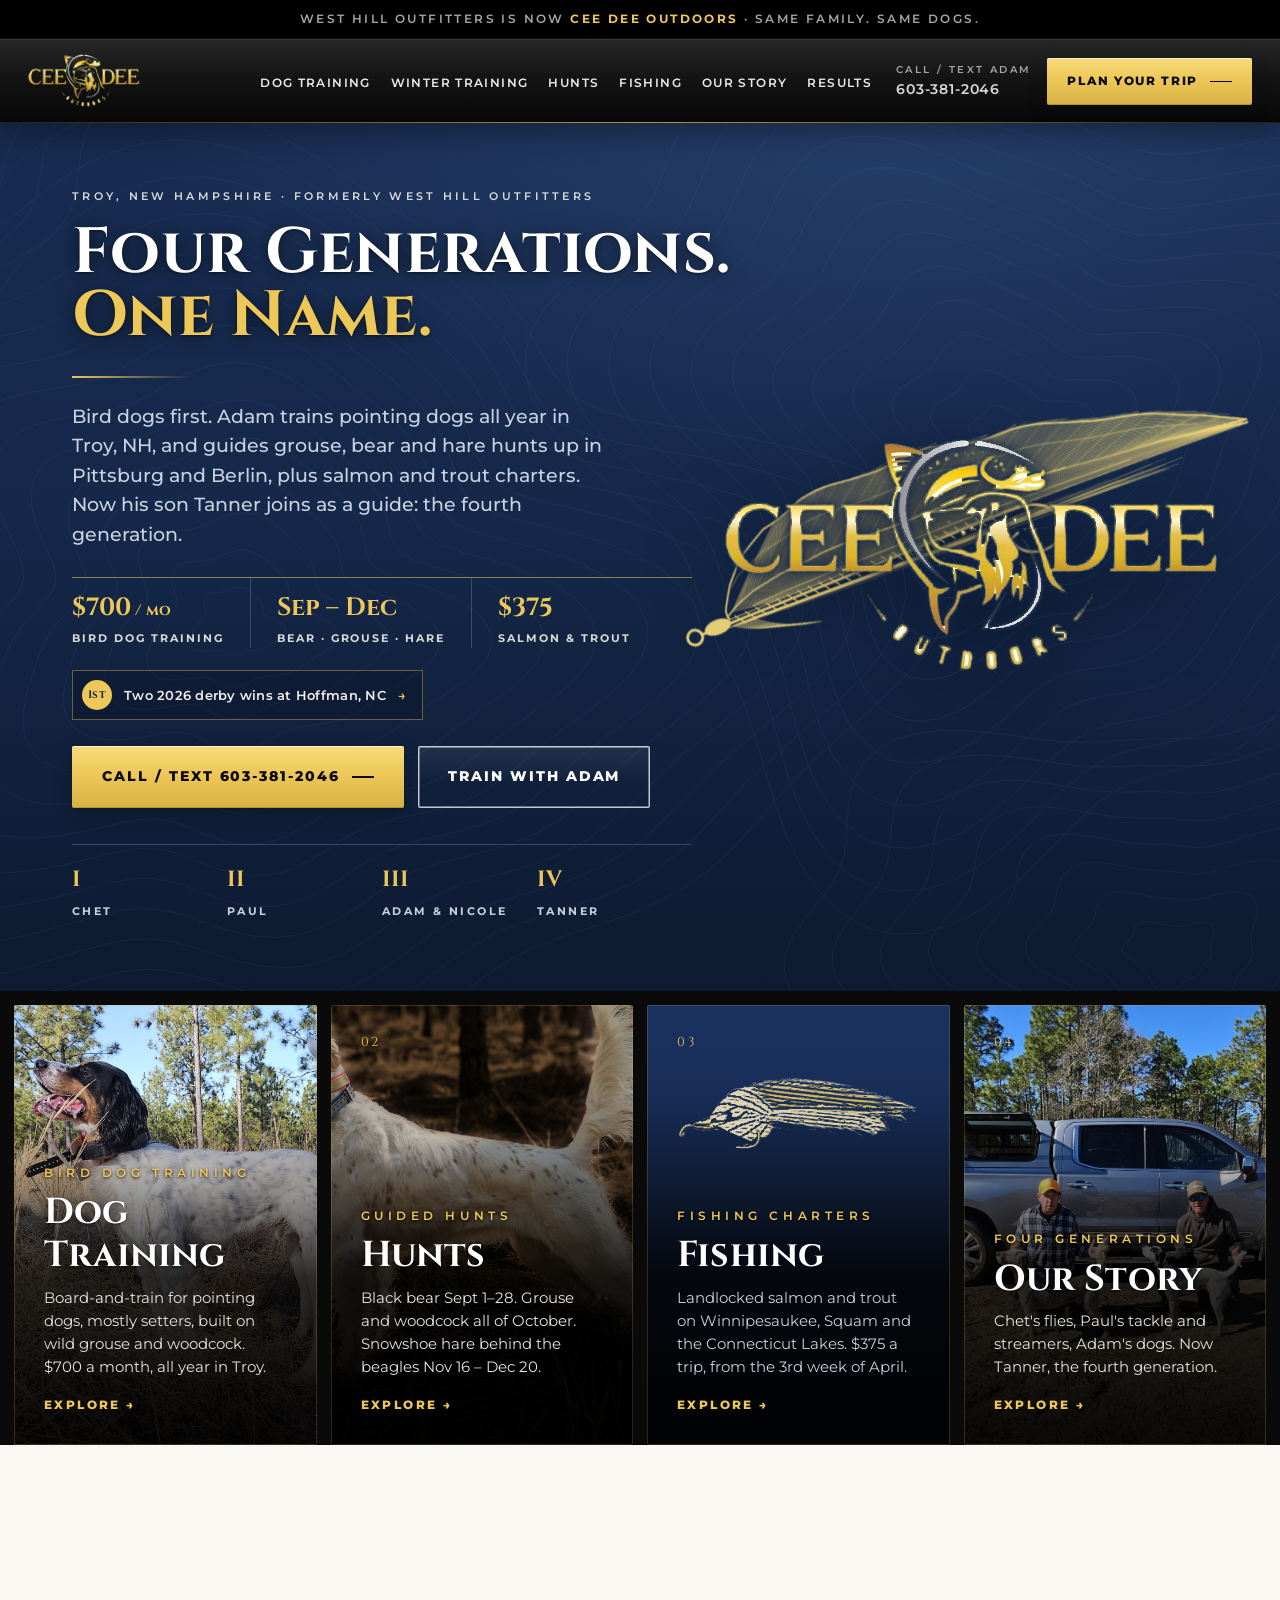
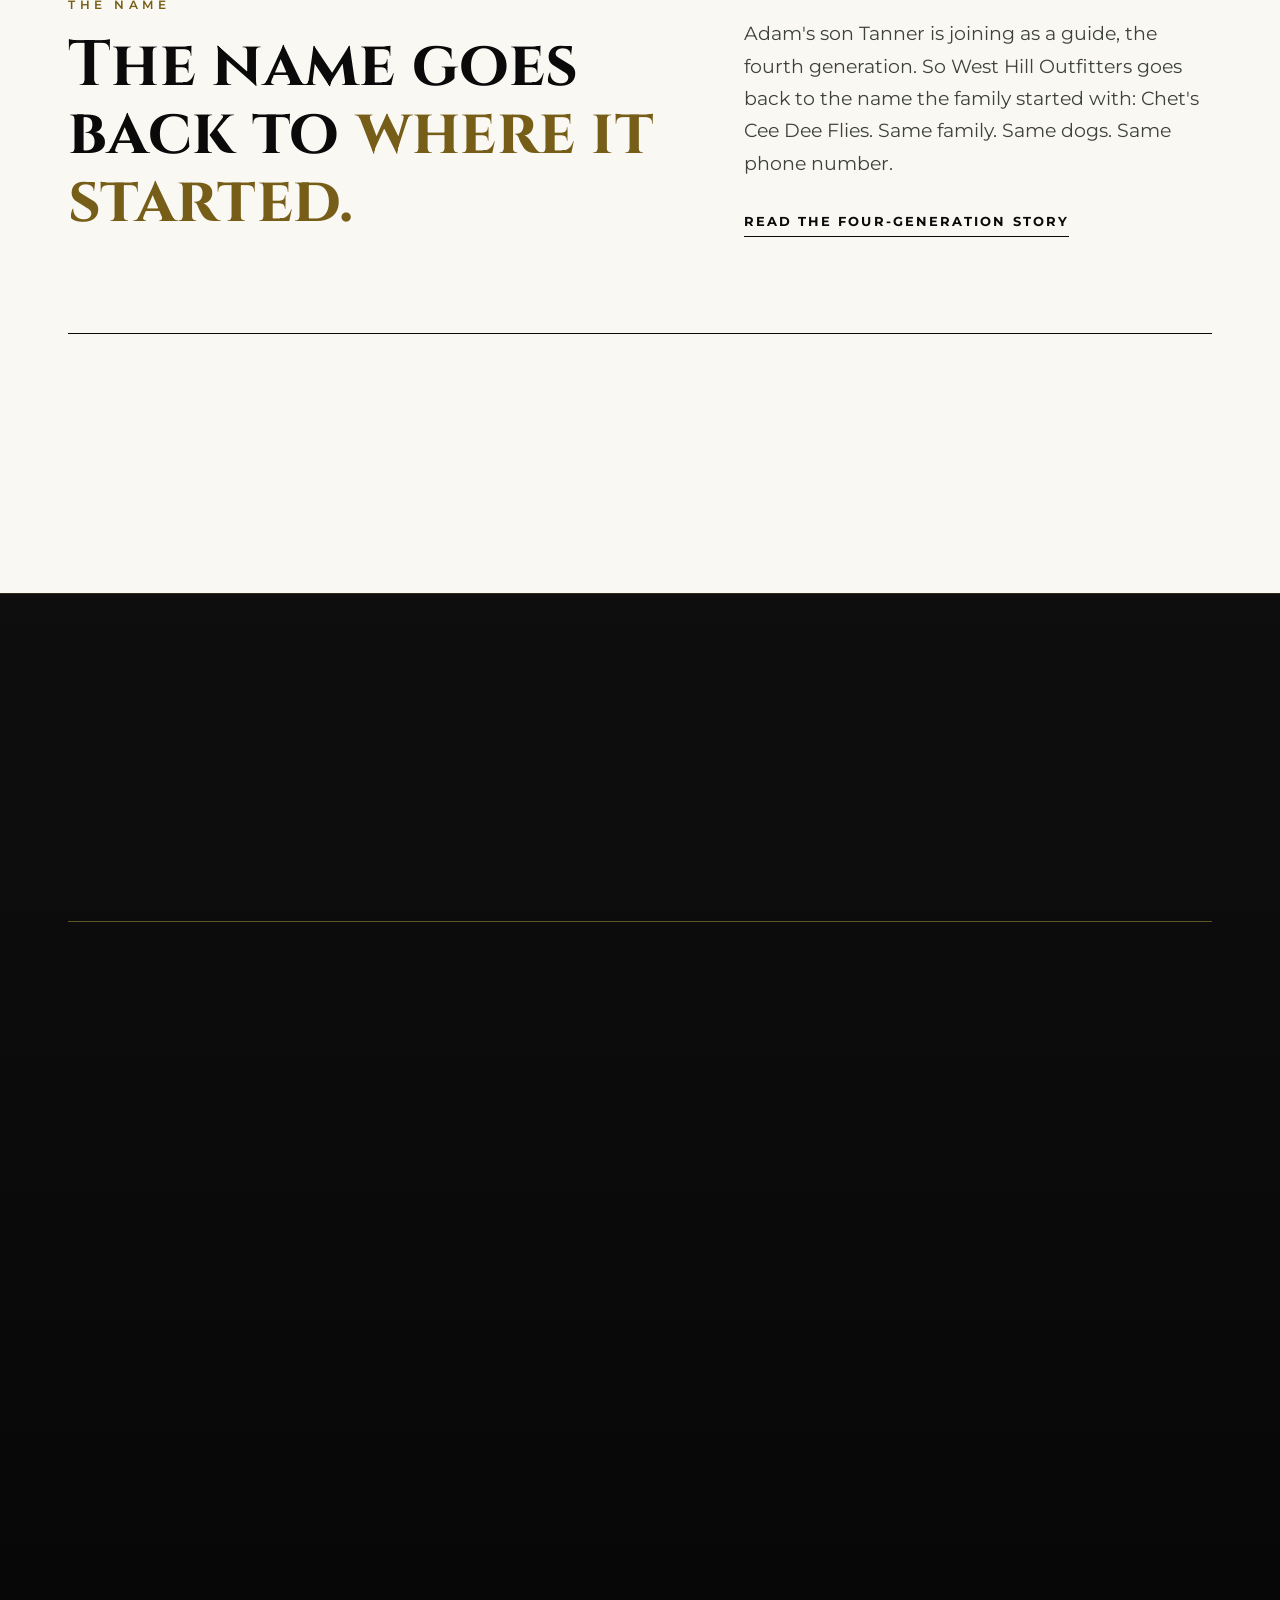
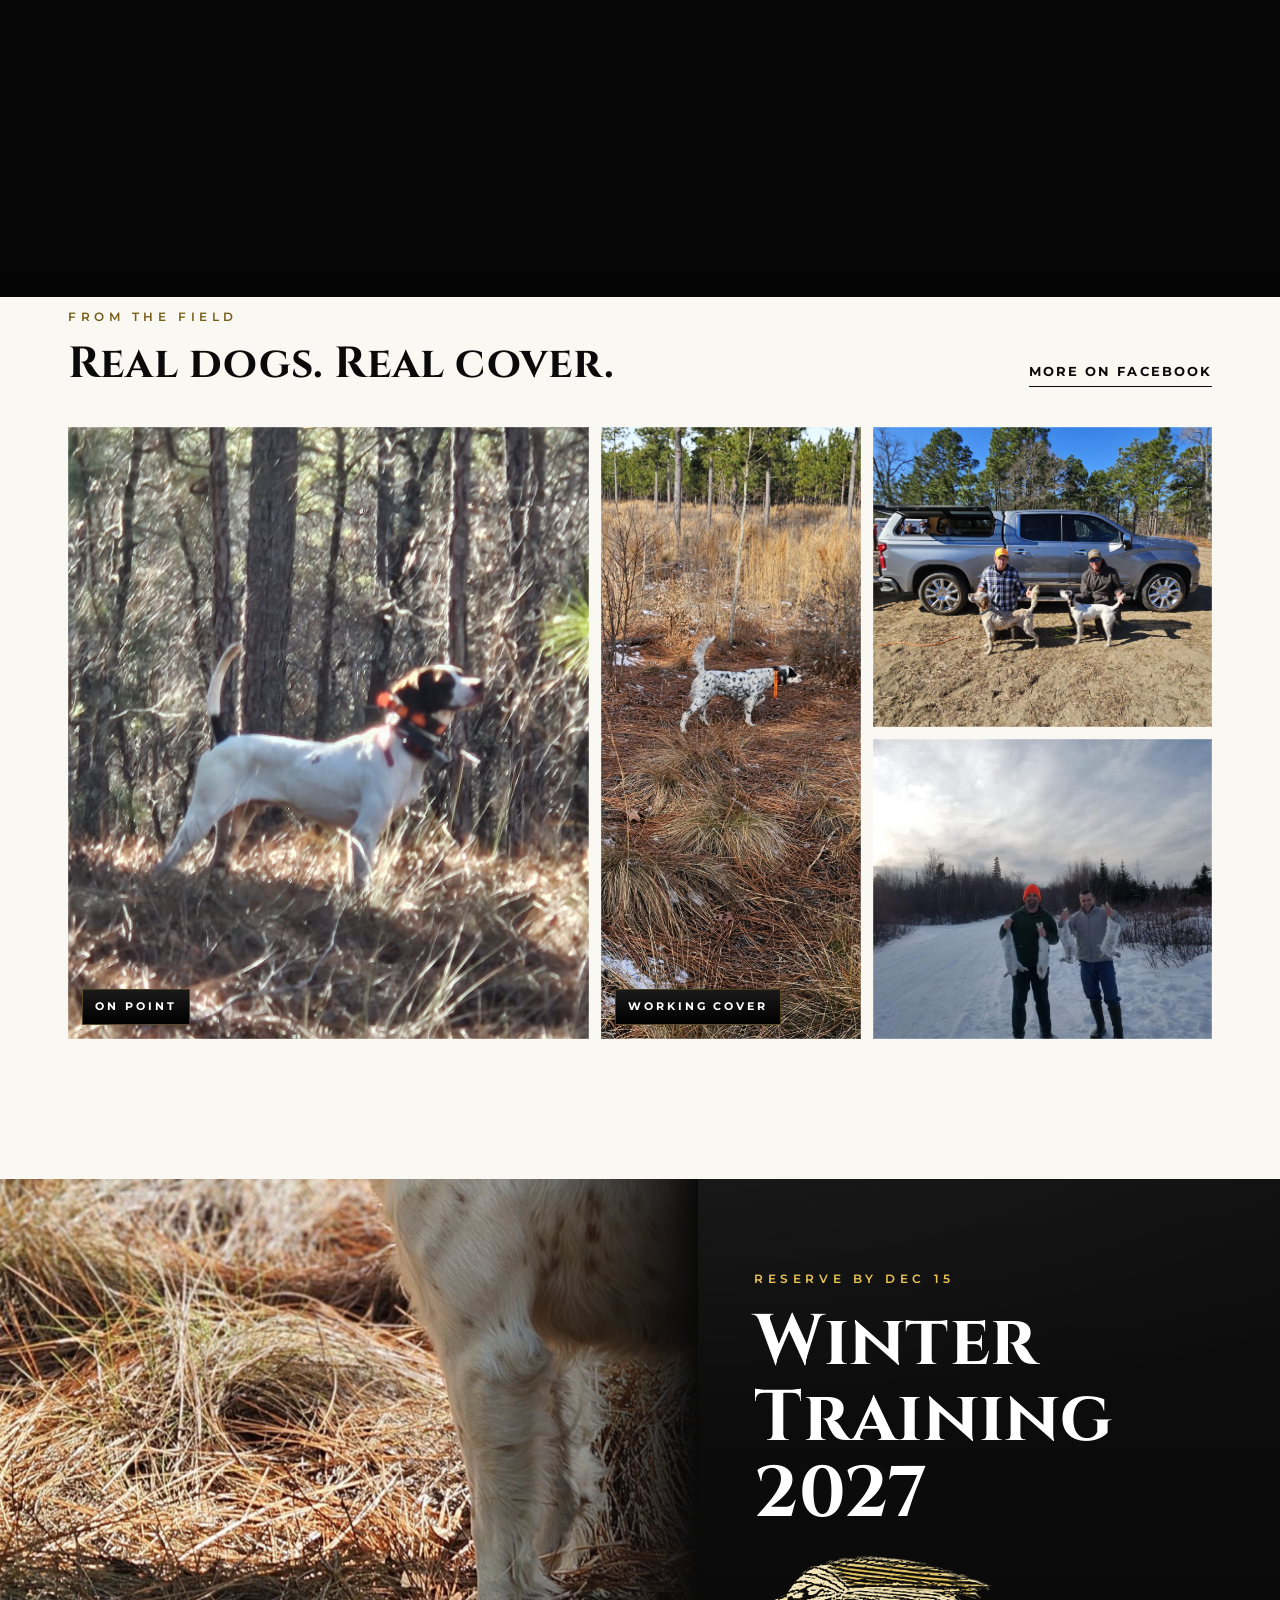
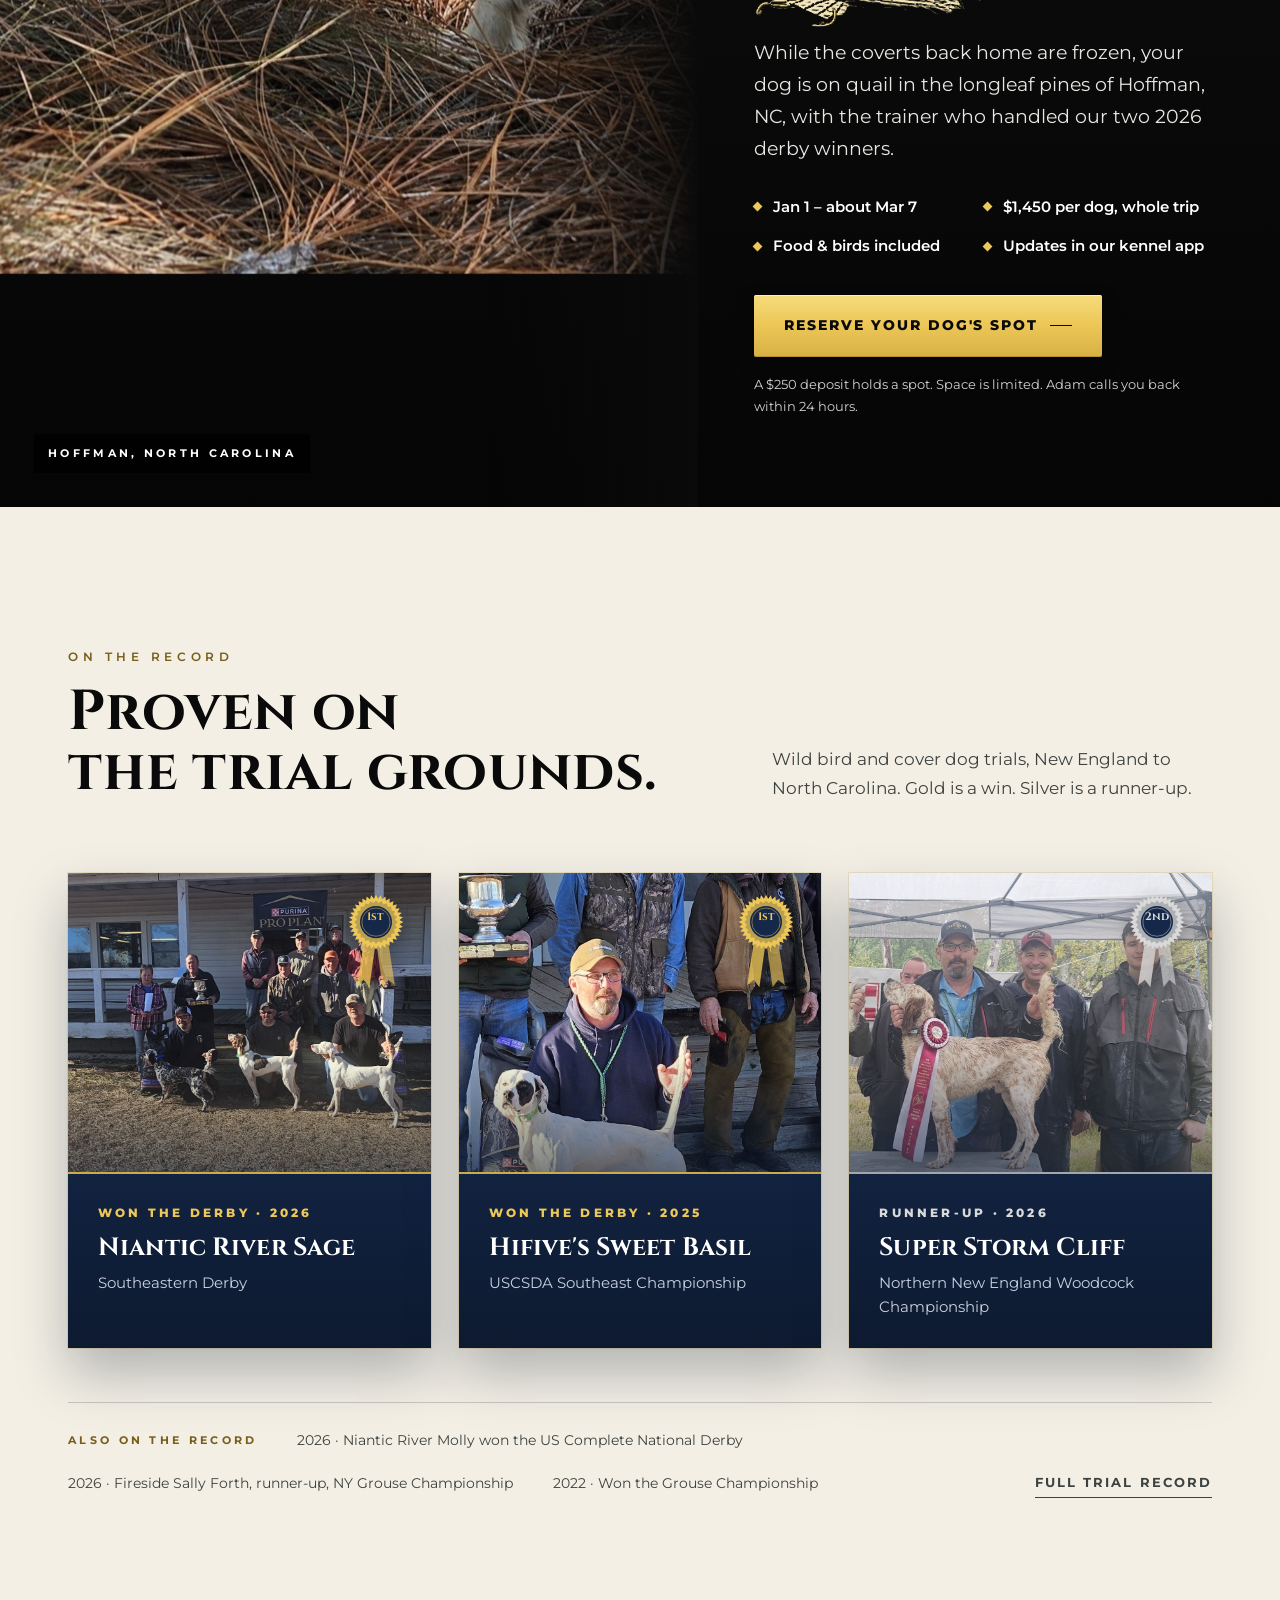
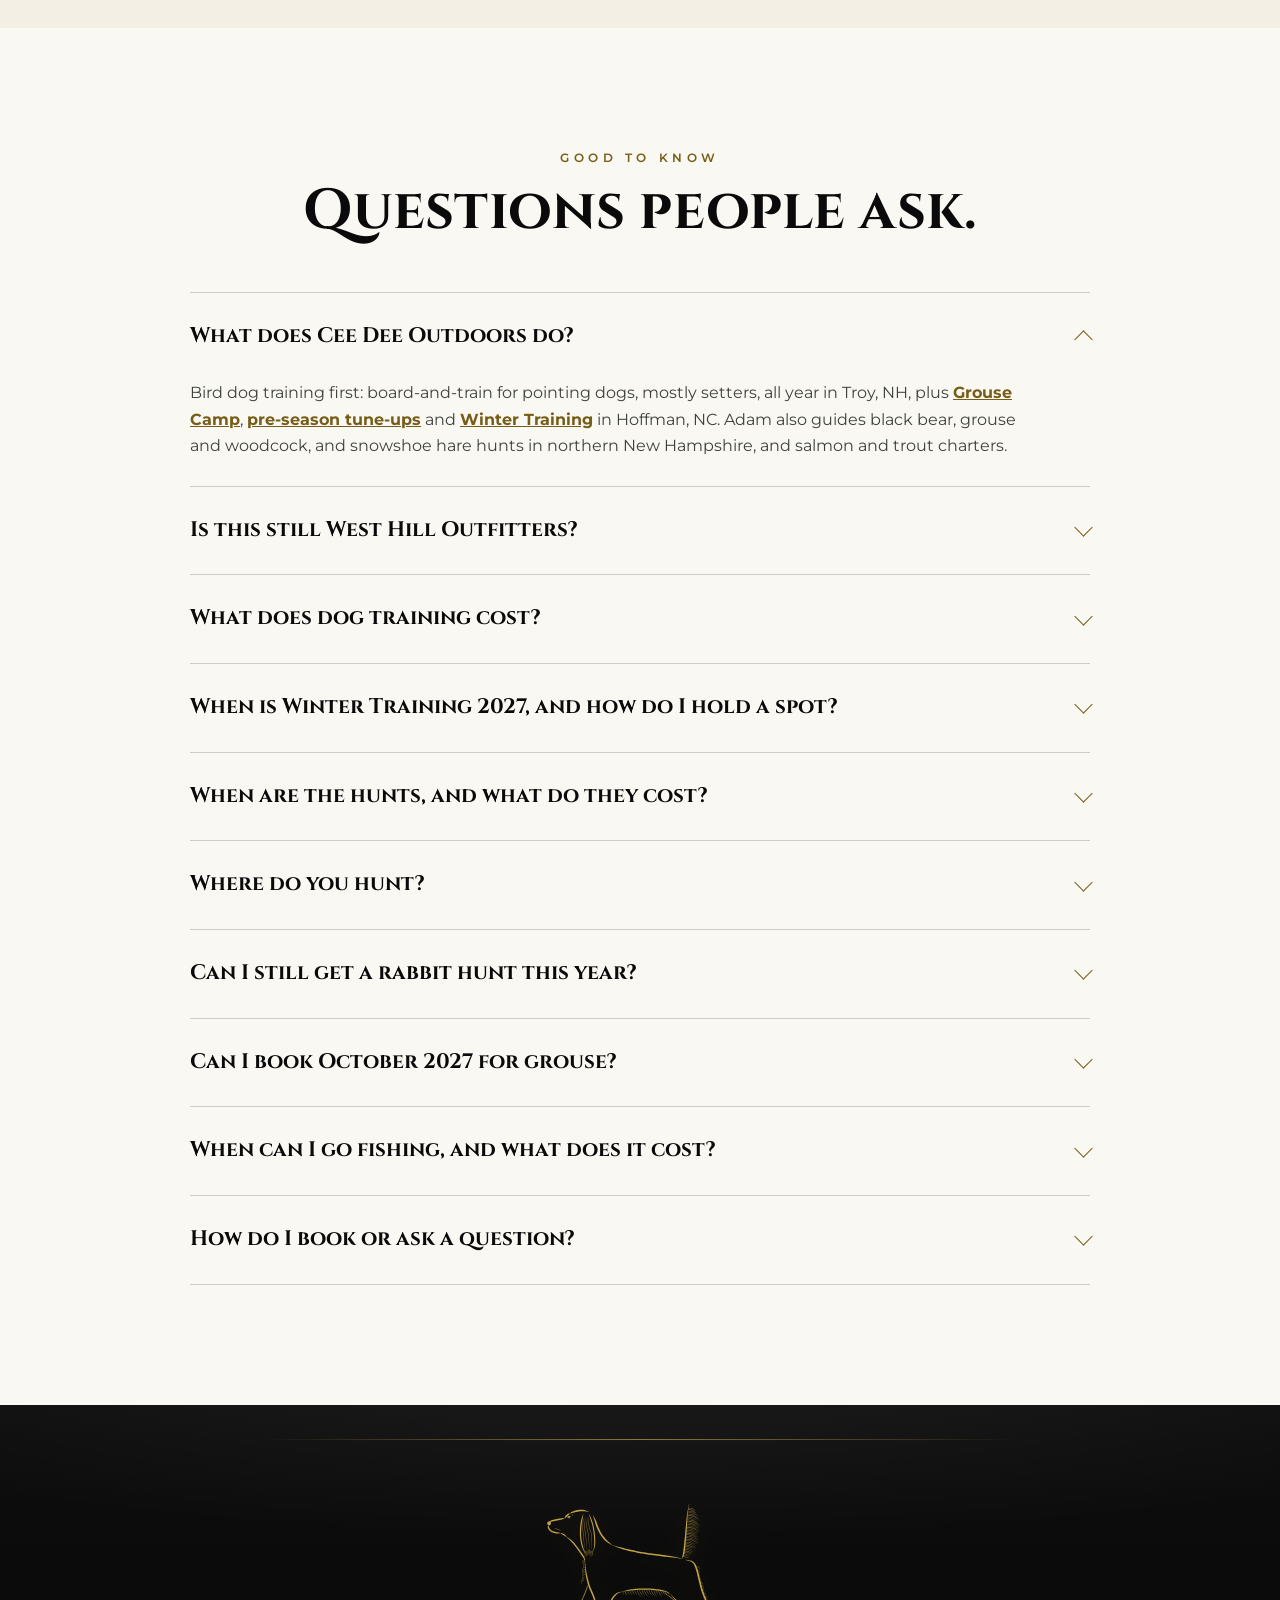
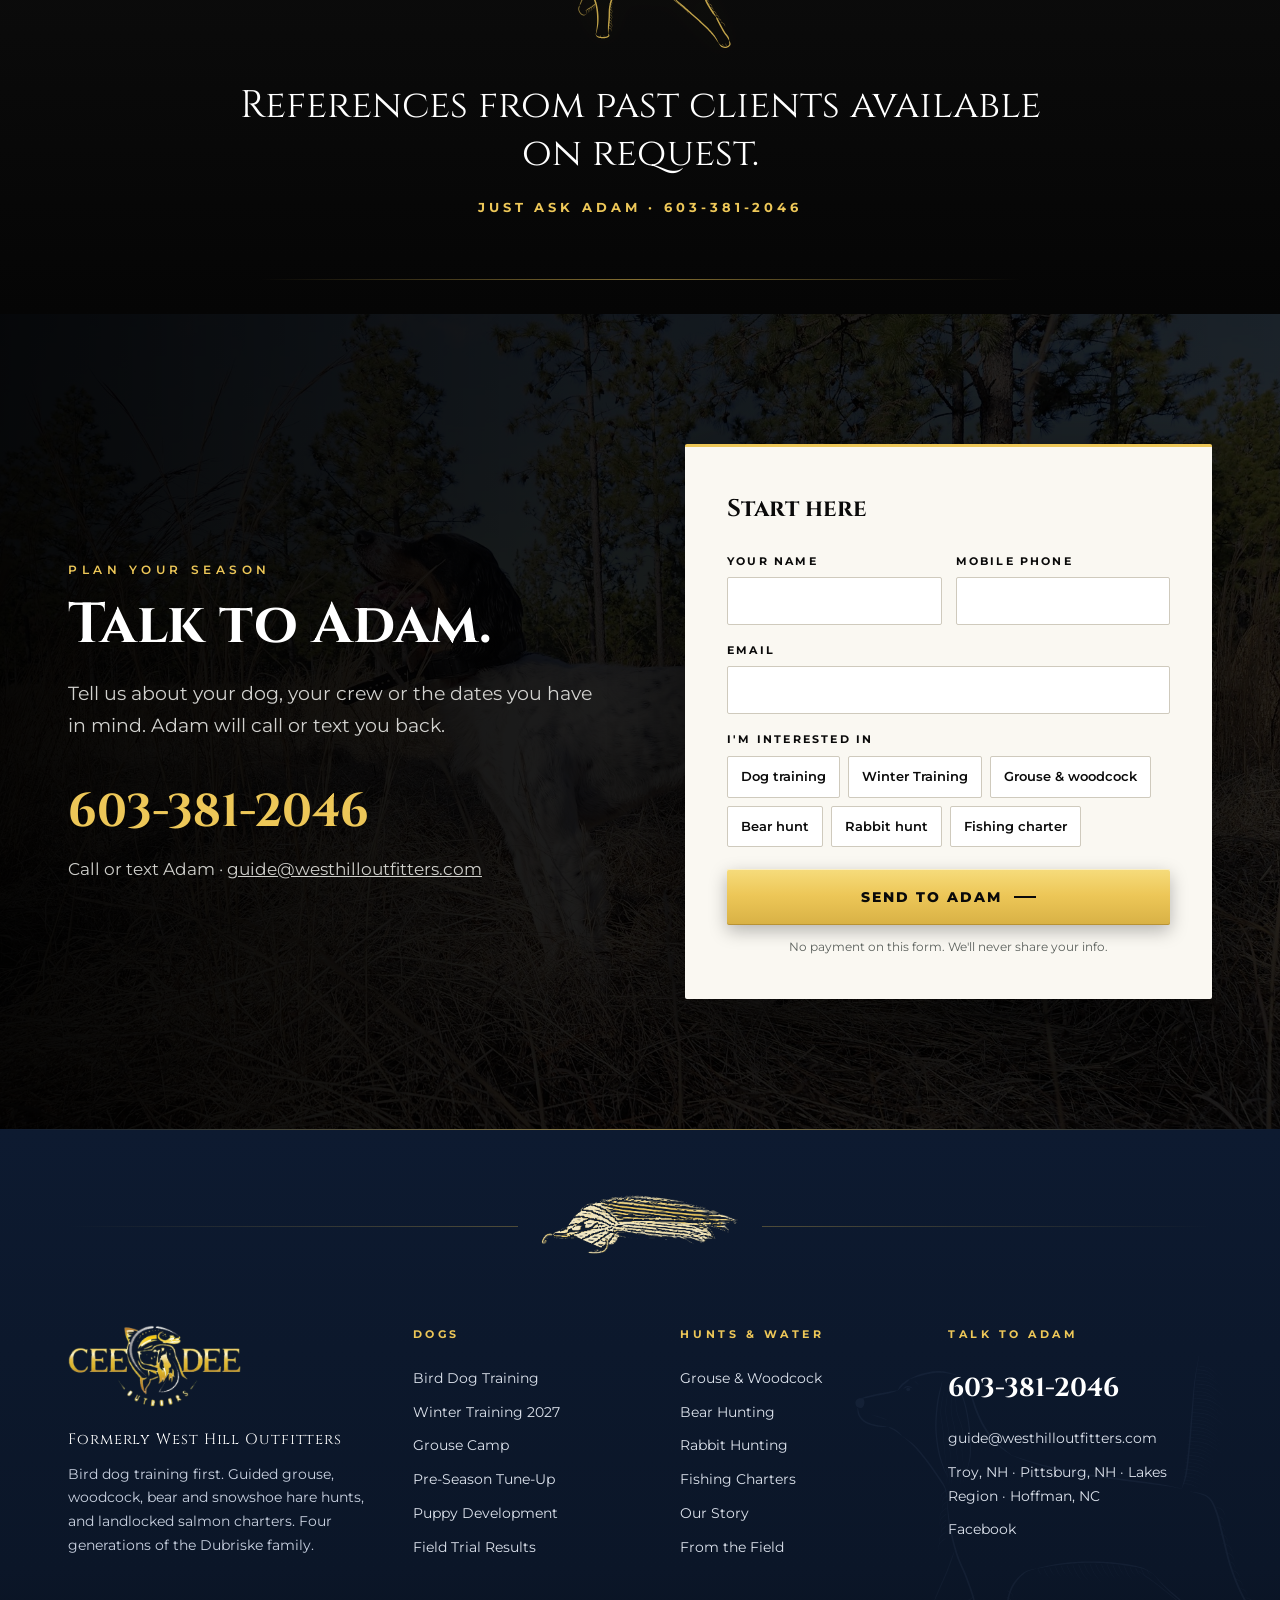
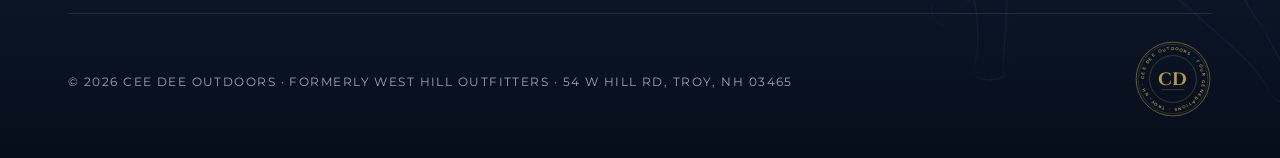
==== commit 85888dfc: "Pass 18b: removed 'same grounds' claims on Winter Training, Home and Dog Training (Molly and Sage wo" ====
--- a/index.html
+++ b/index.html
@@ -360,7 +360,7 @@
  .h-faq .faq details p{padding-right:0;font-size:15.5px}
 }
 </style>
-<script type="application/ld+json">{"@context": "https://schema.org", "@type": "FAQPage", "mainEntity": [{"@type": "Question", "name": "What does Cee Dee Outdoors do?", "acceptedAnswer": {"@type": "Answer", "text": "Bird dog training first: board-and-train for pointing dogs, mostly setters, all year in Troy, NH, plus Grouse Camp, pre-season tune-ups and Winter Training in Hoffman, NC. Adam also guides black bear, grouse and woodcock, and snowshoe hare hunts in northern New Hampshire, and salmon and trout charters."}}, {"@type": "Question", "name": "Is this still West Hill Outfitters?", "acceptedAnswer": {"@type": "Answer", "text": "Yes. Same family, same dogs, same phone number. Adam's son Tanner is joining as a guide, the fourth generation, so the business goes back to the family name, Cee Dee Outdoors, on December 1, 2026."}}, {"@type": "Question", "name": "What does dog training cost?", "acceptedAnswer": {"@type": "Answer", "text": "Monthly board-and-train is $700 a month. Grouse Camp, three months on wild grouse and woodcock in northern NH from late May or early June to early September, is $1,950. The 6-week pre-season tune-up before the October 1 opener is $1,000. Winter Training 2027 is $1,450 per dog. For puppy development, call Adam."}}, {"@type": "Question", "name": "When is Winter Training 2027, and how do I hold a spot?", "acceptedAnswer": {"@type": "Answer", "text": "January 1 to about March 7, 2027, on released quail around Hoffman, NC, the same grounds where Molly and Sage won their 2026 derbies. It's $1,450 per dog for the whole trip, food and birds included: a $250 deposit holds the spot, then $600 on January 1 and $600 on February 1. Reserve by December 15."}}, {"@type": "Question", "name": "When are the hunts, and what do they cost?", "acceptedAnswer": {"@type": "Answer", "text": "Black bear runs September 1–28: $1,600 per hunter for a 2-day hunt with 3 nights' lodging, meals not included. Grouse and woodcock run all of October: $500 a day for 1–2 hunters, and kids 12 and under hunt free. Guided snowshoe hare hunts run November 16 through December 20: $300 a day for up to 3 hunters, $375 for a crew of 4."}}, {"@type": "Question", "name": "Where do you hunt?", "acceptedAnswer": {"@type": "Answer", "text": "Up north. Grouse and woodcock hunts are around Pittsburg, NH, bear hunts are in northern New Hampshire, and hare hunts are around Pittsburg and Berlin. Troy is home base for the dogs."}}, {"@type": "Question", "name": "Can I still get a rabbit hunt this year?", "acceptedAnswer": {"@type": "Answer", "text": "Yes. Guided days run through December 20, weekdays and weekends, except November 26–28 for Thanksgiving. Call or text Adam with your days and crew size (up to 4). A $100 deposit per hunt day holds them."}}, {"@type": "Question", "name": "Can I book October 2027 for grouse?", "acceptedAnswer": {"@type": "Answer", "text": "Get on the list. October 2026 was fully booked. The 2027 rate stays $500 a day for 1–2 hunters, and you're welcome to bring your own dog into the rotation."}}, {"@type": "Question", "name": "When can I go fishing, and what does it cost?", "acceptedAnswer": {"@type": "Answer", "text": "From the third week of April through September. A 5-hour morning or afternoon trip is $375 for 1–2 people, on a fully licensed 20' Angler cuddy cabin with all rods and tackle provided. You'll need a New Hampshire fishing license."}}, {"@type": "Question", "name": "How do I book or ask a question?", "acceptedAnswer": {"@type": "Answer", "text": "Call or text Adam at 603-381-2046, email guide@westhilloutfitters.com, or use the form at the bottom of this page. References from past clients are available on request."}}]}</script>
+<script type="application/ld+json">{"@context": "https://schema.org", "@type": "FAQPage", "mainEntity": [{"@type": "Question", "name": "What does Cee Dee Outdoors do?", "acceptedAnswer": {"@type": "Answer", "text": "Bird dog training first: board-and-train for pointing dogs, mostly setters, all year in Troy, NH, plus Grouse Camp, pre-season tune-ups and Winter Training in Hoffman, NC. Adam also guides black bear, grouse and woodcock, and snowshoe hare hunts in northern New Hampshire, and salmon and trout charters."}}, {"@type": "Question", "name": "Is this still West Hill Outfitters?", "acceptedAnswer": {"@type": "Answer", "text": "Yes. Same family, same dogs, same phone number. Adam's son Tanner is joining as a guide, the fourth generation, so the business goes back to the family name, Cee Dee Outdoors, on December 1, 2026."}}, {"@type": "Question", "name": "What does dog training cost?", "acceptedAnswer": {"@type": "Answer", "text": "Monthly board-and-train is $700 a month. Grouse Camp, three months on wild grouse and woodcock in northern NH from late May or early June to early September, is $1,950. The 6-week pre-season tune-up before the October 1 opener is $1,000. Winter Training 2027 is $1,450 per dog. For puppy development, call Adam."}}, {"@type": "Question", "name": "When is Winter Training 2027, and how do I hold a spot?", "acceptedAnswer": {"@type": "Answer", "text": "January 1 to about March 7, 2027, on released quail around Hoffman, NC, with Adam, the same trainer who handled both 2026 derby winners. It's $1,450 per dog for the whole trip, food and birds included: a $250 deposit holds the spot, then $600 on January 1 and $600 on February 1. Reserve by December 15."}}, {"@type": "Question", "name": "When are the hunts, and what do they cost?", "acceptedAnswer": {"@type": "Answer", "text": "Black bear runs September 1–28: $1,600 per hunter for a 2-day hunt with 3 nights' lodging, meals not included. Grouse and woodcock run all of October: $500 a day for 1–2 hunters, and kids 12 and under hunt free. Guided snowshoe hare hunts run November 16 through December 20: $300 a day for up to 3 hunters, $375 for a crew of 4."}}, {"@type": "Question", "name": "Where do you hunt?", "acceptedAnswer": {"@type": "Answer", "text": "Up north. Grouse and woodcock hunts are around Pittsburg, NH, bear hunts are in northern New Hampshire, and hare hunts are around Pittsburg and Berlin. Troy is home base for the dogs."}}, {"@type": "Question", "name": "Can I still get a rabbit hunt this year?", "acceptedAnswer": {"@type": "Answer", "text": "Yes. Guided days run through December 20, weekdays and weekends, except November 26–28 for Thanksgiving. Call or text Adam with your days and crew size (up to 4). A $100 deposit per hunt day holds them."}}, {"@type": "Question", "name": "Can I book October 2027 for grouse?", "acceptedAnswer": {"@type": "Answer", "text": "Get on the list. October 2026 was fully booked. The 2027 rate stays $500 a day for 1–2 hunters, and you're welcome to bring your own dog into the rotation."}}, {"@type": "Question", "name": "When can I go fishing, and what does it cost?", "acceptedAnswer": {"@type": "Answer", "text": "From the third week of April through September. A 5-hour morning or afternoon trip is $375 for 1–2 people, on a fully licensed 20' Angler cuddy cabin with all rods and tackle provided. You'll need a New Hampshire fishing license."}}, {"@type": "Question", "name": "How do I book or ask a question?", "acceptedAnswer": {"@type": "Answer", "text": "Call or text Adam at 603-381-2046, email guide@westhilloutfitters.com, or use the form at the bottom of this page. References from past clients are available on request."}}]}</script>
 
 </head>
 <body>
@@ -501,7 +501,7 @@
  <div style="max-width:560px">
   <div class="eyebrow rv">Reserve by Dec 15</div>
   <h2 class="rv d1">Winter Training 2027</h2><div class="fly rv d1"><img class="flyimg" src="assets/img/fly/fly-engraved-divider.png" srcset="assets/img/fly/fly-engraved-divider.png 1x, assets/img/fly/fly-engraved-divider@2x.png 2x" width="300" height="99" alt="" decoding="async"></div>
-  <p class="lead rv d2" style="color:#E6E6E2">While the coverts back home are frozen, your dog is on quail in the longleaf pines of Hoffman, NC, the grounds where our dogs won two derbies in 2026.</p>
+  <p class="lead rv d2" style="color:#E6E6E2">While the coverts back home are frozen, your dog is on quail in the longleaf pines of Hoffman, NC, with the trainer who handled our two 2026 derby winners.</p>
   <ul class="facts rv d2"><li>Jan 1 – about Mar 7</li><li>$1,450 per dog, whole trip</li><li>Food &amp; birds included</li><li>Updates in our kennel app</li></ul>
   <div class="rv d3"><a class="btn" href="winter-training.html#reserve">Reserve Your Dog's Spot</a><p class="small">A $250 deposit holds a spot. Space is limited. Adam calls you back within 24 hours.</p></div>
  </div>
@@ -551,7 +551,7 @@
   <details open><summary>What does Cee Dee Outdoors do?</summary><p>Bird dog training first: board-and-train for pointing dogs, mostly setters, all year in Troy, NH, plus <a href="dog-training.html#grouse-camp" style="color:#765D18;font-weight:700">Grouse Camp</a>, <a href="dog-training.html#tune-up" style="color:#765D18;font-weight:700">pre-season tune-ups</a> and <a href="winter-training.html" style="color:#765D18;font-weight:700">Winter Training</a> in Hoffman, NC. Adam also guides black bear, grouse and woodcock, and snowshoe hare hunts in northern New Hampshire, and salmon and trout charters.</p></details>
   <details><summary>Is this still West Hill Outfitters?</summary><p>Yes. Same family, same dogs, same phone number. Adam's son Tanner is joining as a guide, the fourth generation, so the business goes back to the family name, Cee Dee Outdoors, on December 1, 2026.</p></details>
   <details><summary>What does dog training cost?</summary><p>Monthly board-and-train is $700 a month. Grouse Camp, three months on wild grouse and woodcock in northern NH from late May or early June to early September, is $1,950. The 6-week pre-season tune-up before the October 1 opener is $1,000. Winter Training 2027 is $1,450 per dog. For puppy development, call Adam. <a href="dog-training.html#rates" style="color:#765D18;font-weight:700">All programs →</a></p></details>
-  <details><summary>When is Winter Training 2027, and how do I hold a spot?</summary><p>January 1 to about March 7, 2027, on released quail around Hoffman, NC, the same grounds where Molly and Sage won their 2026 derbies. It's $1,450 per dog for the whole trip, food and birds included: a $250 deposit holds the spot, then $600 on January 1 and $600 on February 1. Reserve by December 15. <a href="winter-training.html#reserve" style="color:#765D18;font-weight:700">Reserve a spot →</a></p></details>
+  <details><summary>When is Winter Training 2027, and how do I hold a spot?</summary><p>January 1 to about March 7, 2027, on released quail around Hoffman, NC, with Adam, the same trainer who handled both 2026 derby winners. It's $1,450 per dog for the whole trip, food and birds included: a $250 deposit holds the spot, then $600 on January 1 and $600 on February 1. Reserve by December 15. <a href="winter-training.html#reserve" style="color:#765D18;font-weight:700">Reserve a spot →</a></p></details>
   <details><summary>When are the hunts, and what do they cost?</summary><p>Black bear runs September 1–28: $1,600 per hunter for a 2-day hunt with 3 nights' lodging, meals not included. Grouse and woodcock run all of October: $500 a day for 1–2 hunters, and kids 12 and under hunt free. Guided snowshoe hare hunts run November 16 through December 20: $300 a day for up to 3 hunters, $375 for a crew of 4.<br><a href="bear-hunting.html" style="color:#765D18;font-weight:700">Bear</a> · <a href="grouse-and-woodcock-hunting.html" style="color:#765D18;font-weight:700">Grouse &amp; woodcock</a> · <a href="rabbit-hunting.html" style="color:#765D18;font-weight:700">Snowshoe hare</a></p></details>
   <details><summary>Where do you hunt?</summary><p>Up north. Grouse and woodcock hunts are around Pittsburg, NH, bear hunts are in northern New Hampshire, and hare hunts are around Pittsburg and Berlin. Troy is home base for the dogs.</p></details>
   <details><summary>Can I still get a rabbit hunt this year?</summary><p>Yes. Guided days run through December 20, weekdays and weekends, except November 26–28 for Thanksgiving. Call or text Adam with your days and crew size (up to 4). A $100 deposit per hunt day holds them. <a href="rabbit-hunting.html#how" style="color:#765D18;font-weight:700">How to book →</a></p></details>
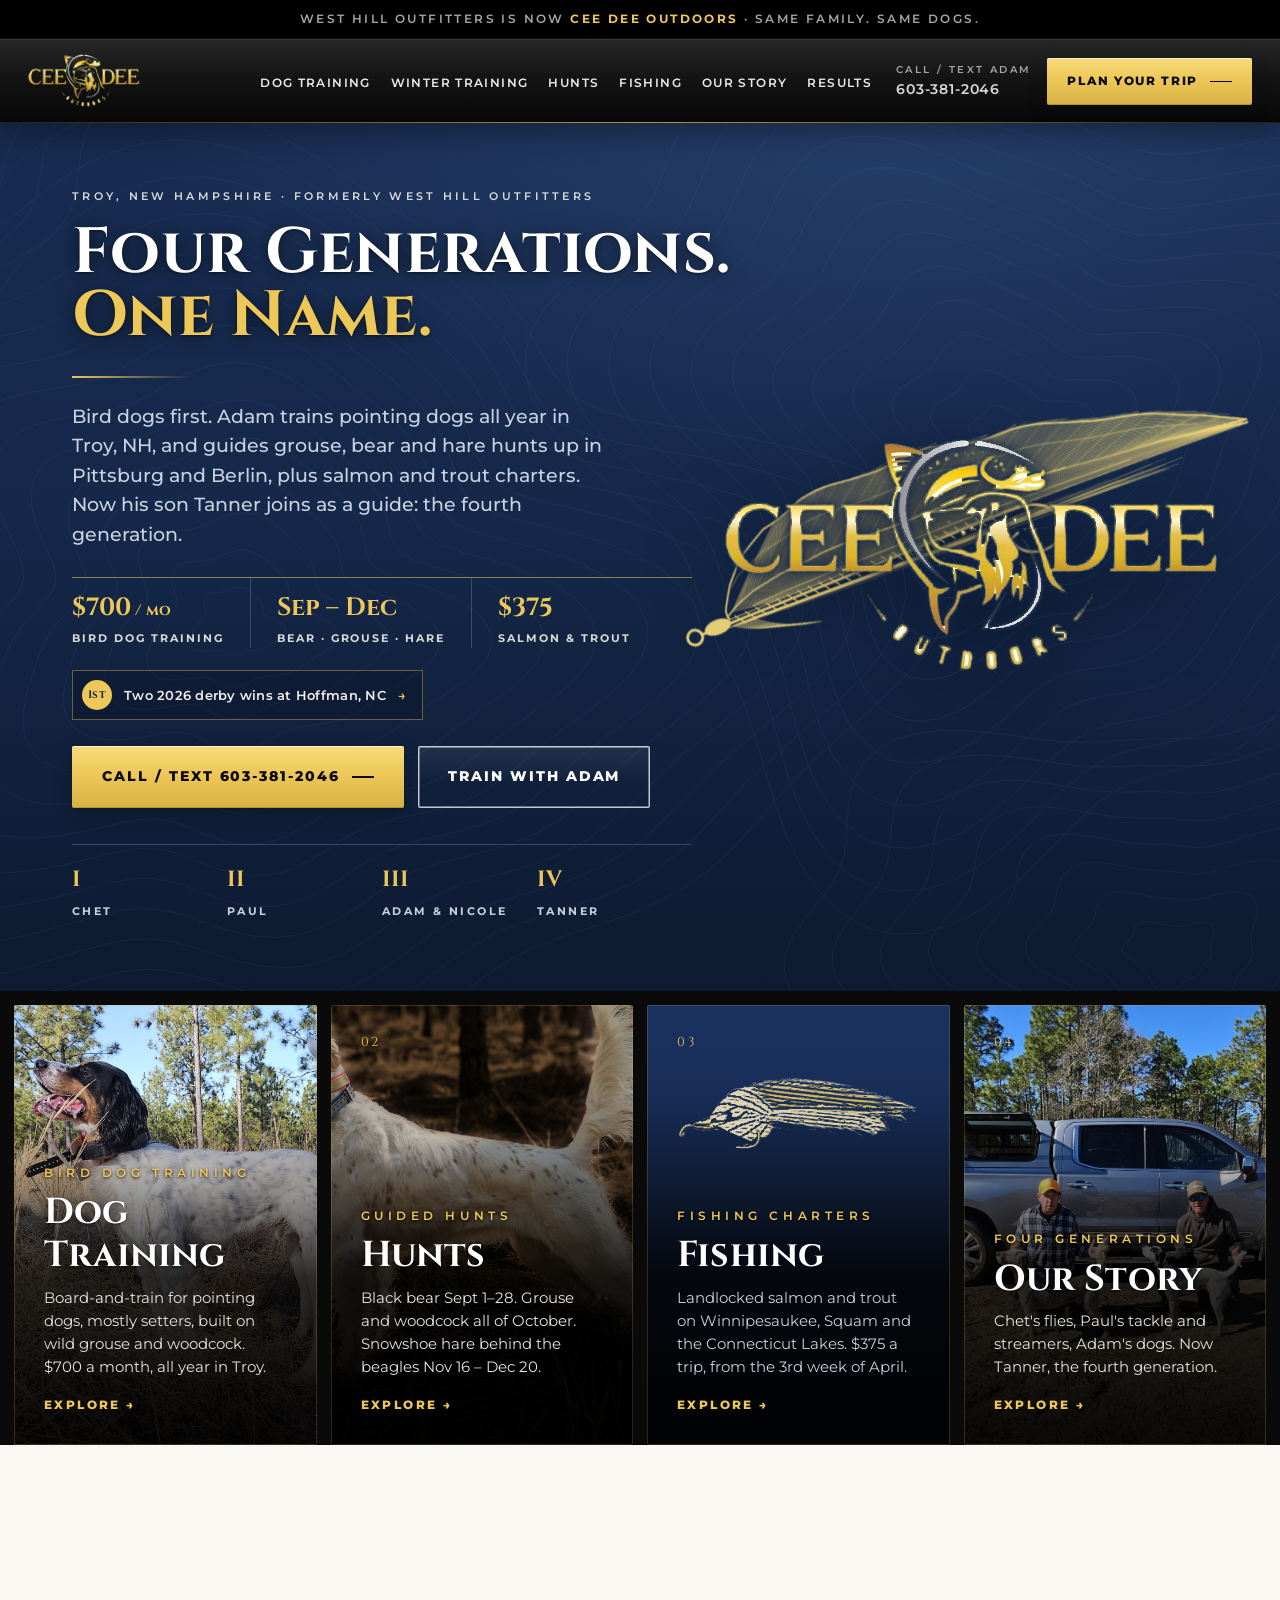
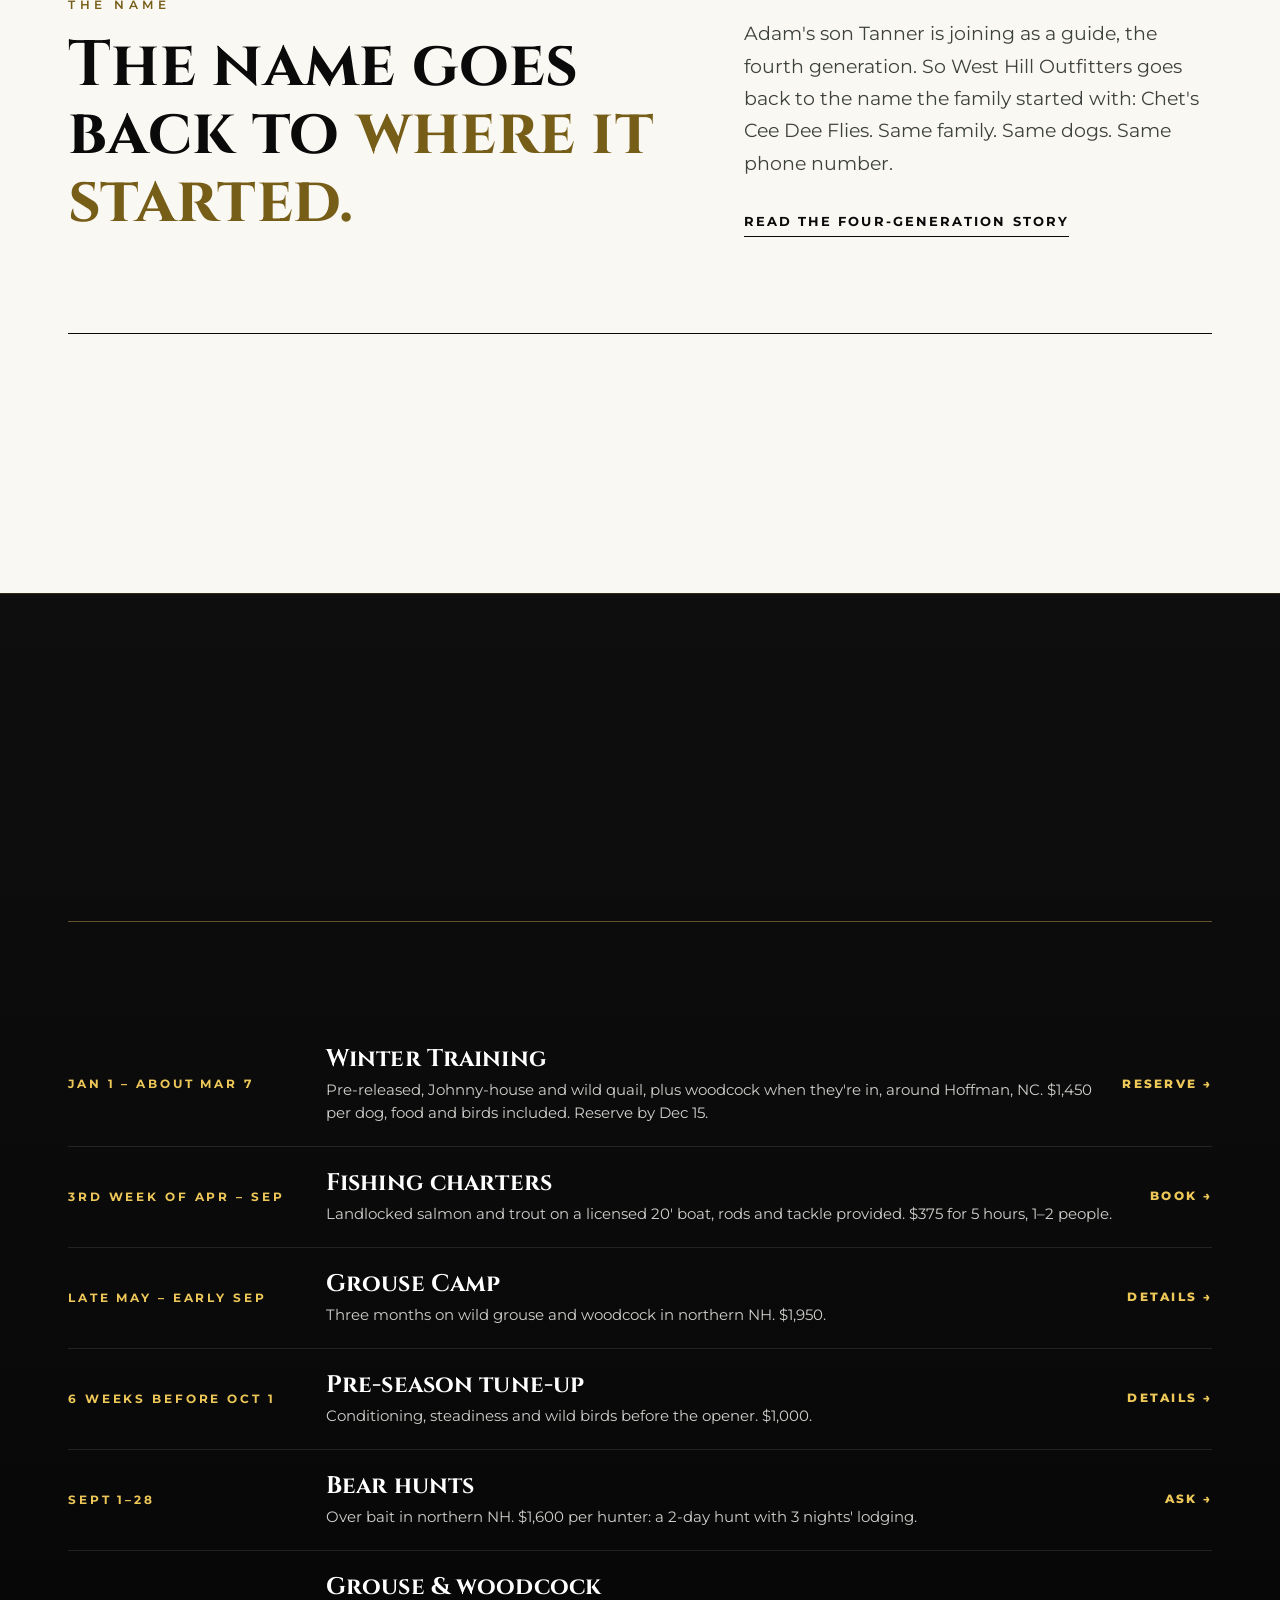
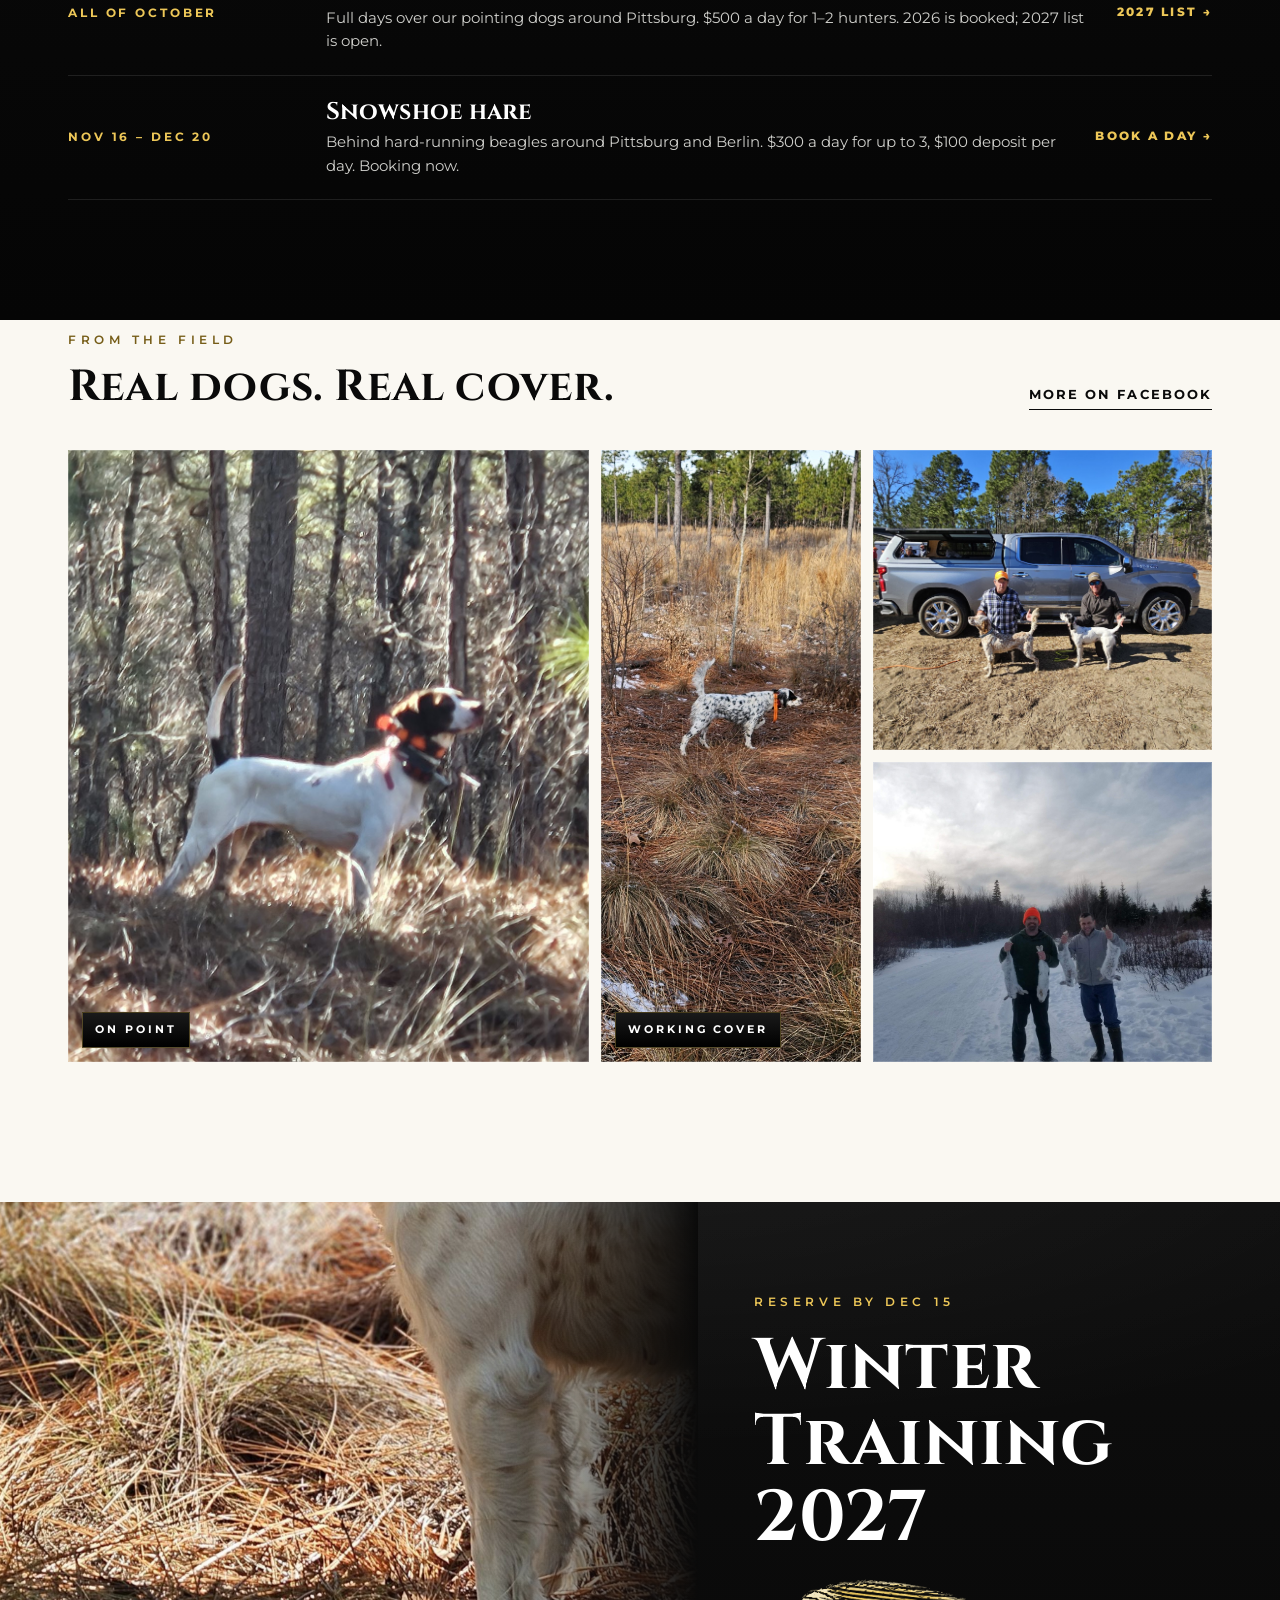
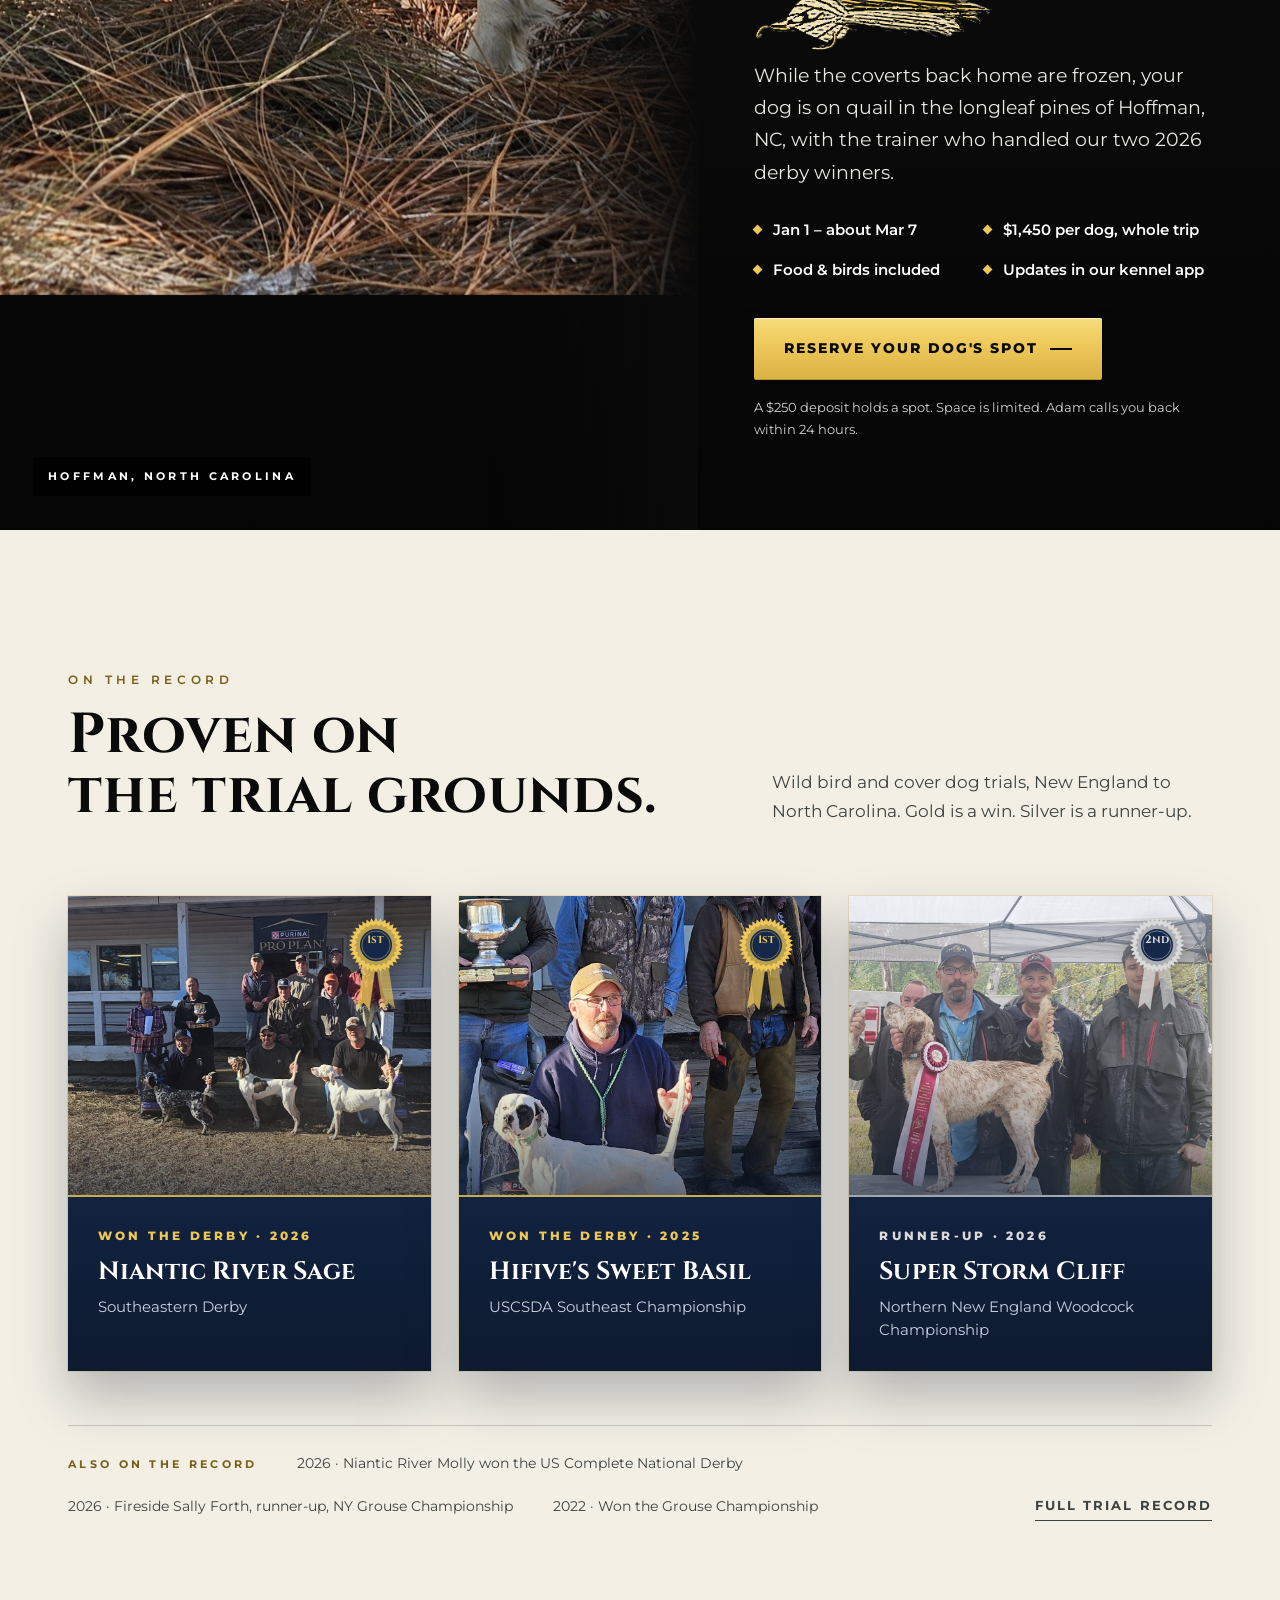
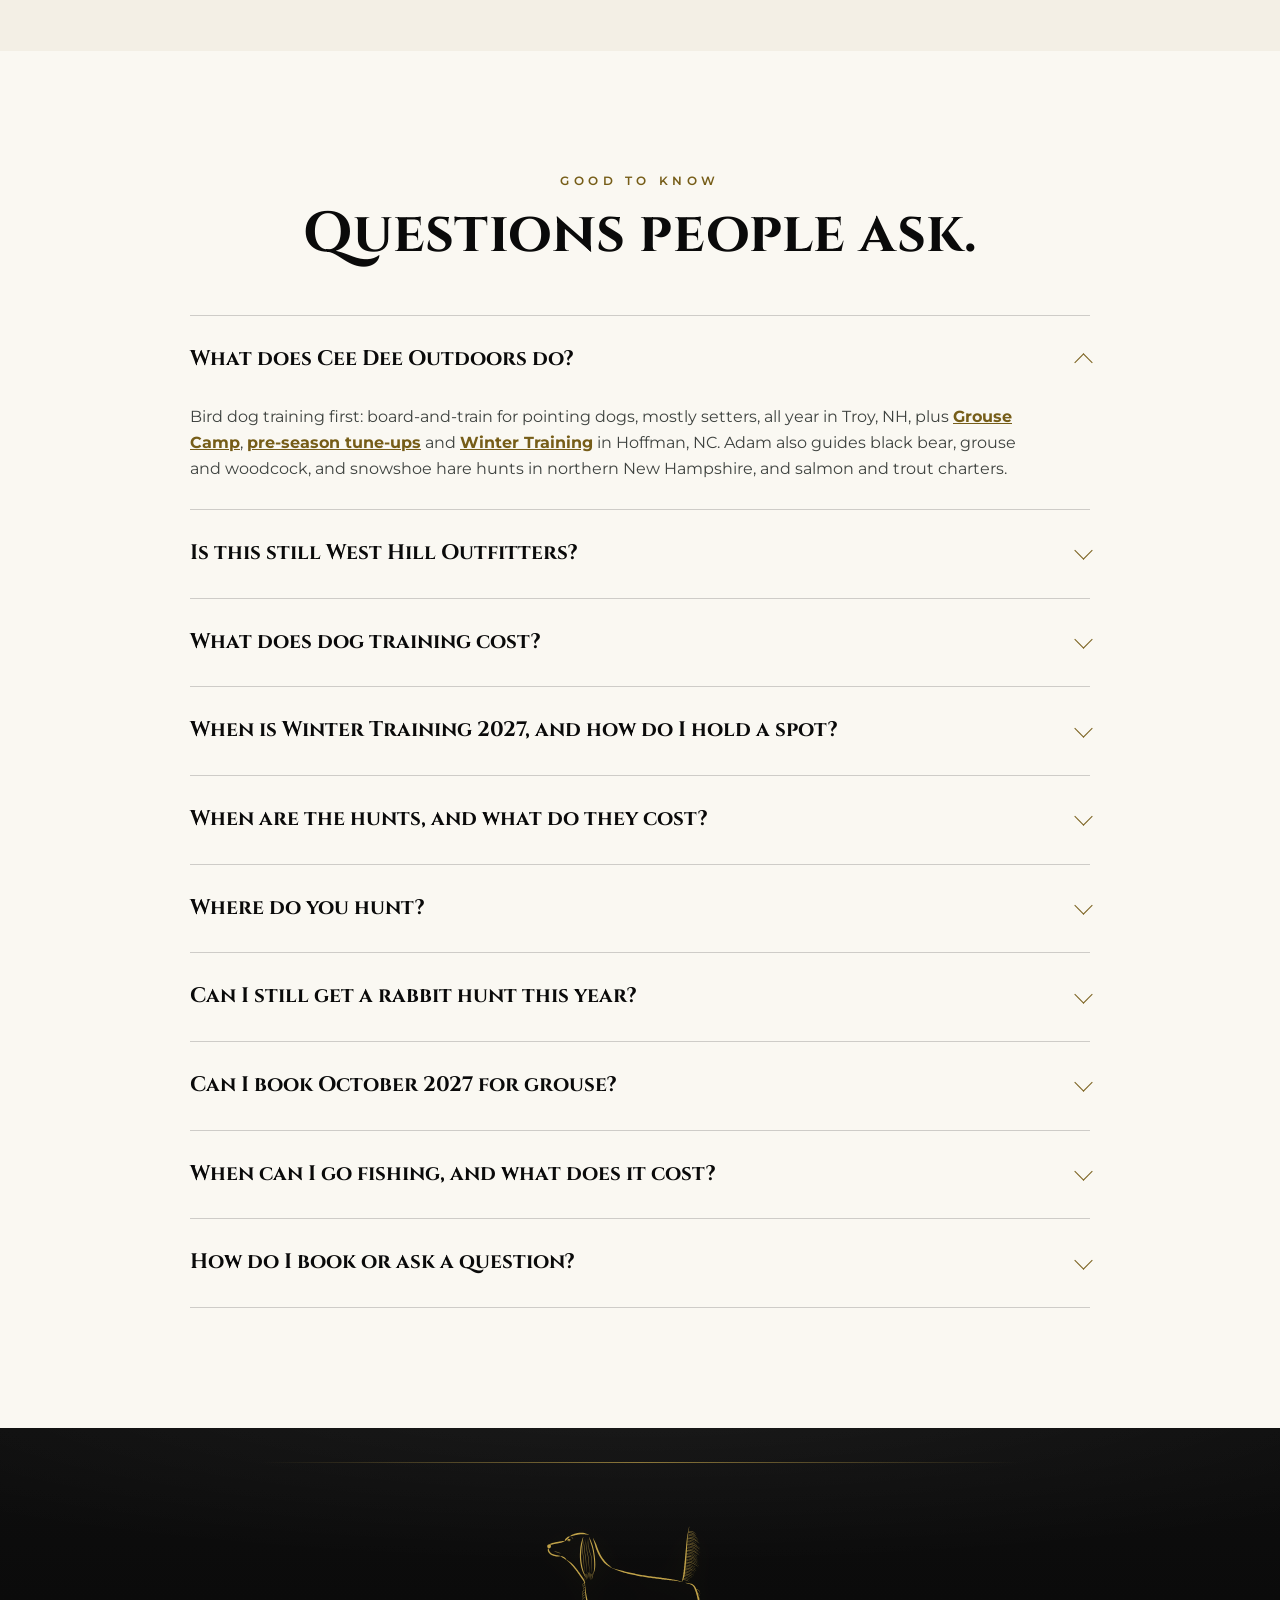
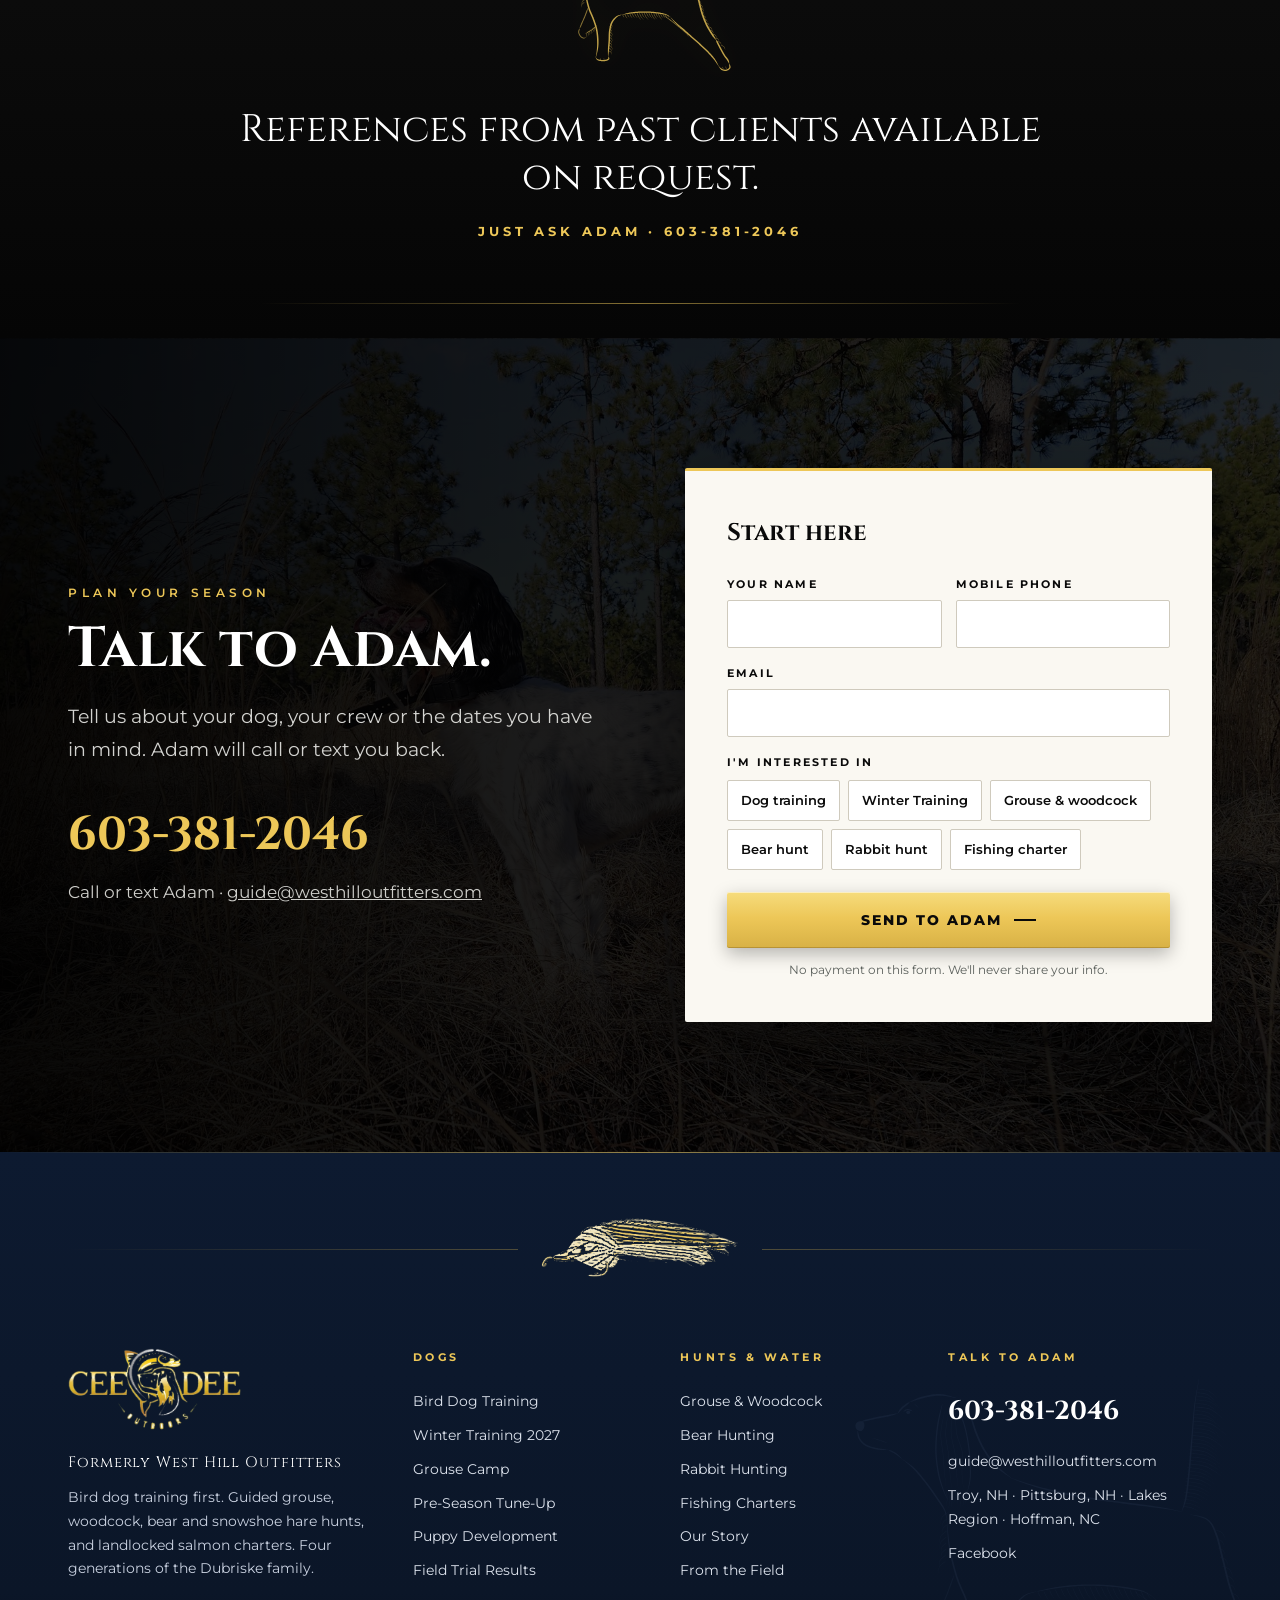
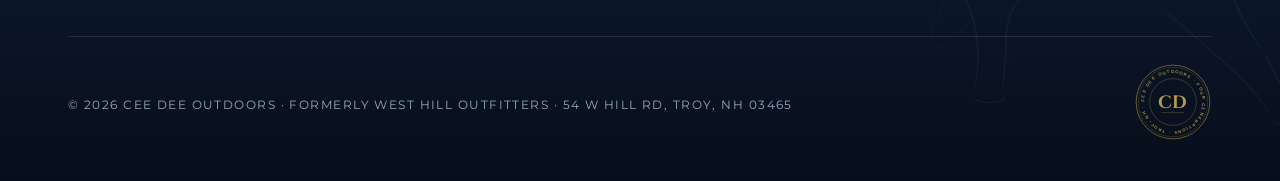
==== commit 044ee451: "Pass 18b addendum: 'released quail' replaced with Adam's bird description (pre-released quail, quail" ====
--- a/index.html
+++ b/index.html
@@ -360,7 +360,7 @@
  .h-faq .faq details p{padding-right:0;font-size:15.5px}
 }
 </style>
-<script type="application/ld+json">{"@context": "https://schema.org", "@type": "FAQPage", "mainEntity": [{"@type": "Question", "name": "What does Cee Dee Outdoors do?", "acceptedAnswer": {"@type": "Answer", "text": "Bird dog training first: board-and-train for pointing dogs, mostly setters, all year in Troy, NH, plus Grouse Camp, pre-season tune-ups and Winter Training in Hoffman, NC. Adam also guides black bear, grouse and woodcock, and snowshoe hare hunts in northern New Hampshire, and salmon and trout charters."}}, {"@type": "Question", "name": "Is this still West Hill Outfitters?", "acceptedAnswer": {"@type": "Answer", "text": "Yes. Same family, same dogs, same phone number. Adam's son Tanner is joining as a guide, the fourth generation, so the business goes back to the family name, Cee Dee Outdoors, on December 1, 2026."}}, {"@type": "Question", "name": "What does dog training cost?", "acceptedAnswer": {"@type": "Answer", "text": "Monthly board-and-train is $700 a month. Grouse Camp, three months on wild grouse and woodcock in northern NH from late May or early June to early September, is $1,950. The 6-week pre-season tune-up before the October 1 opener is $1,000. Winter Training 2027 is $1,450 per dog. For puppy development, call Adam."}}, {"@type": "Question", "name": "When is Winter Training 2027, and how do I hold a spot?", "acceptedAnswer": {"@type": "Answer", "text": "January 1 to about March 7, 2027, on released quail around Hoffman, NC, with Adam, the same trainer who handled both 2026 derby winners. It's $1,450 per dog for the whole trip, food and birds included: a $250 deposit holds the spot, then $600 on January 1 and $600 on February 1. Reserve by December 15."}}, {"@type": "Question", "name": "When are the hunts, and what do they cost?", "acceptedAnswer": {"@type": "Answer", "text": "Black bear runs September 1–28: $1,600 per hunter for a 2-day hunt with 3 nights' lodging, meals not included. Grouse and woodcock run all of October: $500 a day for 1–2 hunters, and kids 12 and under hunt free. Guided snowshoe hare hunts run November 16 through December 20: $300 a day for up to 3 hunters, $375 for a crew of 4."}}, {"@type": "Question", "name": "Where do you hunt?", "acceptedAnswer": {"@type": "Answer", "text": "Up north. Grouse and woodcock hunts are around Pittsburg, NH, bear hunts are in northern New Hampshire, and hare hunts are around Pittsburg and Berlin. Troy is home base for the dogs."}}, {"@type": "Question", "name": "Can I still get a rabbit hunt this year?", "acceptedAnswer": {"@type": "Answer", "text": "Yes. Guided days run through December 20, weekdays and weekends, except November 26–28 for Thanksgiving. Call or text Adam with your days and crew size (up to 4). A $100 deposit per hunt day holds them."}}, {"@type": "Question", "name": "Can I book October 2027 for grouse?", "acceptedAnswer": {"@type": "Answer", "text": "Get on the list. October 2026 was fully booked. The 2027 rate stays $500 a day for 1–2 hunters, and you're welcome to bring your own dog into the rotation."}}, {"@type": "Question", "name": "When can I go fishing, and what does it cost?", "acceptedAnswer": {"@type": "Answer", "text": "From the third week of April through September. A 5-hour morning or afternoon trip is $375 for 1–2 people, on a fully licensed 20' Angler cuddy cabin with all rods and tackle provided. You'll need a New Hampshire fishing license."}}, {"@type": "Question", "name": "How do I book or ask a question?", "acceptedAnswer": {"@type": "Answer", "text": "Call or text Adam at 603-381-2046, email guide@westhilloutfitters.com, or use the form at the bottom of this page. References from past clients are available on request."}}]}</script>
+<script type="application/ld+json">{"@context": "https://schema.org", "@type": "FAQPage", "mainEntity": [{"@type": "Question", "name": "What does Cee Dee Outdoors do?", "acceptedAnswer": {"@type": "Answer", "text": "Bird dog training first: board-and-train for pointing dogs, mostly setters, all year in Troy, NH, plus Grouse Camp, pre-season tune-ups and Winter Training in Hoffman, NC. Adam also guides black bear, grouse and woodcock, and snowshoe hare hunts in northern New Hampshire, and salmon and trout charters."}}, {"@type": "Question", "name": "Is this still West Hill Outfitters?", "acceptedAnswer": {"@type": "Answer", "text": "Yes. Same family, same dogs, same phone number. Adam's son Tanner is joining as a guide, the fourth generation, so the business goes back to the family name, Cee Dee Outdoors, on December 1, 2026."}}, {"@type": "Question", "name": "What does dog training cost?", "acceptedAnswer": {"@type": "Answer", "text": "Monthly board-and-train is $700 a month. Grouse Camp, three months on wild grouse and woodcock in northern NH from late May or early June to early September, is $1,950. The 6-week pre-season tune-up before the October 1 opener is $1,000. Winter Training 2027 is $1,450 per dog. For puppy development, call Adam."}}, {"@type": "Question", "name": "When is Winter Training 2027, and how do I hold a spot?", "acceptedAnswer": {"@type": "Answer", "text": "January 1 to about March 7, 2027, around Hoffman, NC, with Adam, the same trainer who handled both 2026 derby winners. The birds are a mix of pre-released quail, quail flying out of Johnny houses, some wild coveys, and woodcock when they're in. It's $1,450 per dog for the whole trip, food and birds included: a $250 deposit holds the spot, then $600 on January 1 and $600 on February 1. Reserve by December 15."}}, {"@type": "Question", "name": "When are the hunts, and what do they cost?", "acceptedAnswer": {"@type": "Answer", "text": "Black bear runs September 1–28: $1,600 per hunter for a 2-day hunt with 3 nights' lodging, meals not included. Grouse and woodcock run all of October: $500 a day for 1–2 hunters, and kids 12 and under hunt free. Guided snowshoe hare hunts run November 16 through December 20: $300 a day for up to 3 hunters, $375 for a crew of 4."}}, {"@type": "Question", "name": "Where do you hunt?", "acceptedAnswer": {"@type": "Answer", "text": "Up north. Grouse and woodcock hunts are around Pittsburg, NH, bear hunts are in northern New Hampshire, and hare hunts are around Pittsburg and Berlin. Troy is home base for the dogs."}}, {"@type": "Question", "name": "Can I still get a rabbit hunt this year?", "acceptedAnswer": {"@type": "Answer", "text": "Yes. Guided days run through December 20, weekdays and weekends, except November 26–28 for Thanksgiving. Call or text Adam with your days and crew size (up to 4). A $100 deposit per hunt day holds them."}}, {"@type": "Question", "name": "Can I book October 2027 for grouse?", "acceptedAnswer": {"@type": "Answer", "text": "Get on the list. October 2026 was fully booked. The 2027 rate stays $500 a day for 1–2 hunters, and you're welcome to bring your own dog into the rotation."}}, {"@type": "Question", "name": "When can I go fishing, and what does it cost?", "acceptedAnswer": {"@type": "Answer", "text": "From the third week of April through September. A 5-hour morning or afternoon trip is $375 for 1–2 people, on a fully licensed 20' Angler cuddy cabin with all rods and tackle provided. You'll need a New Hampshire fishing license."}}, {"@type": "Question", "name": "How do I book or ask a question?", "acceptedAnswer": {"@type": "Answer", "text": "Call or text Adam at 603-381-2046, email guide@westhilloutfitters.com, or use the form at the bottom of this page. References from past clients are available on request."}}]}</script>
 
 </head>
 <body>
@@ -471,7 +471,7 @@
  <div class="hd"><div><div class="eyebrow rv">The Cee Dee year</div><h2 class="rv d1">Every month has a job.</h2></div><p class="rv d2">Dogs first, all year. Then the hunts and the water, each in its season. Here's when to call.</p></div>
  <ol>
   <li class="core rv"><div class="when">All year</div><div><h3>Bird dog training</h3><p>Board-and-train for pointing dogs in Troy, NH. Grouse dogs are Adam's specialty. $700 a month.</p></div><a href="dog-training.html#rates">Programs →</a></li>
-  <li class="rv"><div class="when">Jan 1 – about Mar 7</div><div><h3>Winter Training</h3><p>Released quail in the pines of Hoffman, NC. $1,450 per dog, food and birds included. Reserve by Dec 15.</p></div><a href="winter-training.html">Reserve →</a></li>
+  <li class="rv"><div class="when">Jan 1 – about Mar 7</div><div><h3>Winter Training</h3><p>Pre-released, Johnny-house and wild quail, plus woodcock when they're in, around Hoffman, NC. $1,450 per dog, food and birds included. Reserve by Dec 15.</p></div><a href="winter-training.html">Reserve →</a></li>
   <li class="rv"><div class="when">3rd week of Apr – Sep</div><div><h3>Fishing charters</h3><p>Landlocked salmon and trout on a licensed 20' boat, rods and tackle provided. $375 for 5 hours, 1–2 people.</p></div><a href="fishing.html">Book →</a></li>
   <li class="rv"><div class="when">Late May – early Sep</div><div><h3>Grouse Camp</h3><p>Three months on wild grouse and woodcock in northern NH. $1,950.</p></div><a href="dog-training.html#grouse-camp">Details →</a></li>
   <li class="rv"><div class="when">6 weeks before Oct 1</div><div><h3>Pre-season tune-up</h3><p>Conditioning, steadiness and wild birds before the opener. $1,000.</p></div><a href="dog-training.html#tune-up">Details →</a></li>
@@ -551,7 +551,7 @@
   <details open><summary>What does Cee Dee Outdoors do?</summary><p>Bird dog training first: board-and-train for pointing dogs, mostly setters, all year in Troy, NH, plus <a href="dog-training.html#grouse-camp" style="color:#765D18;font-weight:700">Grouse Camp</a>, <a href="dog-training.html#tune-up" style="color:#765D18;font-weight:700">pre-season tune-ups</a> and <a href="winter-training.html" style="color:#765D18;font-weight:700">Winter Training</a> in Hoffman, NC. Adam also guides black bear, grouse and woodcock, and snowshoe hare hunts in northern New Hampshire, and salmon and trout charters.</p></details>
   <details><summary>Is this still West Hill Outfitters?</summary><p>Yes. Same family, same dogs, same phone number. Adam's son Tanner is joining as a guide, the fourth generation, so the business goes back to the family name, Cee Dee Outdoors, on December 1, 2026.</p></details>
   <details><summary>What does dog training cost?</summary><p>Monthly board-and-train is $700 a month. Grouse Camp, three months on wild grouse and woodcock in northern NH from late May or early June to early September, is $1,950. The 6-week pre-season tune-up before the October 1 opener is $1,000. Winter Training 2027 is $1,450 per dog. For puppy development, call Adam. <a href="dog-training.html#rates" style="color:#765D18;font-weight:700">All programs →</a></p></details>
-  <details><summary>When is Winter Training 2027, and how do I hold a spot?</summary><p>January 1 to about March 7, 2027, on released quail around Hoffman, NC, with Adam, the same trainer who handled both 2026 derby winners. It's $1,450 per dog for the whole trip, food and birds included: a $250 deposit holds the spot, then $600 on January 1 and $600 on February 1. Reserve by December 15. <a href="winter-training.html#reserve" style="color:#765D18;font-weight:700">Reserve a spot →</a></p></details>
+  <details><summary>When is Winter Training 2027, and how do I hold a spot?</summary><p>January 1 to about March 7, 2027, around Hoffman, NC, with Adam, the same trainer who handled both 2026 derby winners. The birds are a mix of pre-released quail, quail flying out of Johnny houses, some wild coveys, and woodcock when they're in. It's $1,450 per dog for the whole trip, food and birds included: a $250 deposit holds the spot, then $600 on January 1 and $600 on February 1. Reserve by December 15. <a href="winter-training.html#reserve" style="color:#765D18;font-weight:700">Reserve a spot →</a></p></details>
   <details><summary>When are the hunts, and what do they cost?</summary><p>Black bear runs September 1–28: $1,600 per hunter for a 2-day hunt with 3 nights' lodging, meals not included. Grouse and woodcock run all of October: $500 a day for 1–2 hunters, and kids 12 and under hunt free. Guided snowshoe hare hunts run November 16 through December 20: $300 a day for up to 3 hunters, $375 for a crew of 4.<br><a href="bear-hunting.html" style="color:#765D18;font-weight:700">Bear</a> · <a href="grouse-and-woodcock-hunting.html" style="color:#765D18;font-weight:700">Grouse &amp; woodcock</a> · <a href="rabbit-hunting.html" style="color:#765D18;font-weight:700">Snowshoe hare</a></p></details>
   <details><summary>Where do you hunt?</summary><p>Up north. Grouse and woodcock hunts are around Pittsburg, NH, bear hunts are in northern New Hampshire, and hare hunts are around Pittsburg and Berlin. Troy is home base for the dogs.</p></details>
   <details><summary>Can I still get a rabbit hunt this year?</summary><p>Yes. Guided days run through December 20, weekdays and weekends, except November 26–28 for Thanksgiving. Call or text Adam with your days and crew size (up to 4). A $100 deposit per hunt day holds them. <a href="rabbit-hunting.html#how" style="color:#765D18;font-weight:700">How to book →</a></p></details>
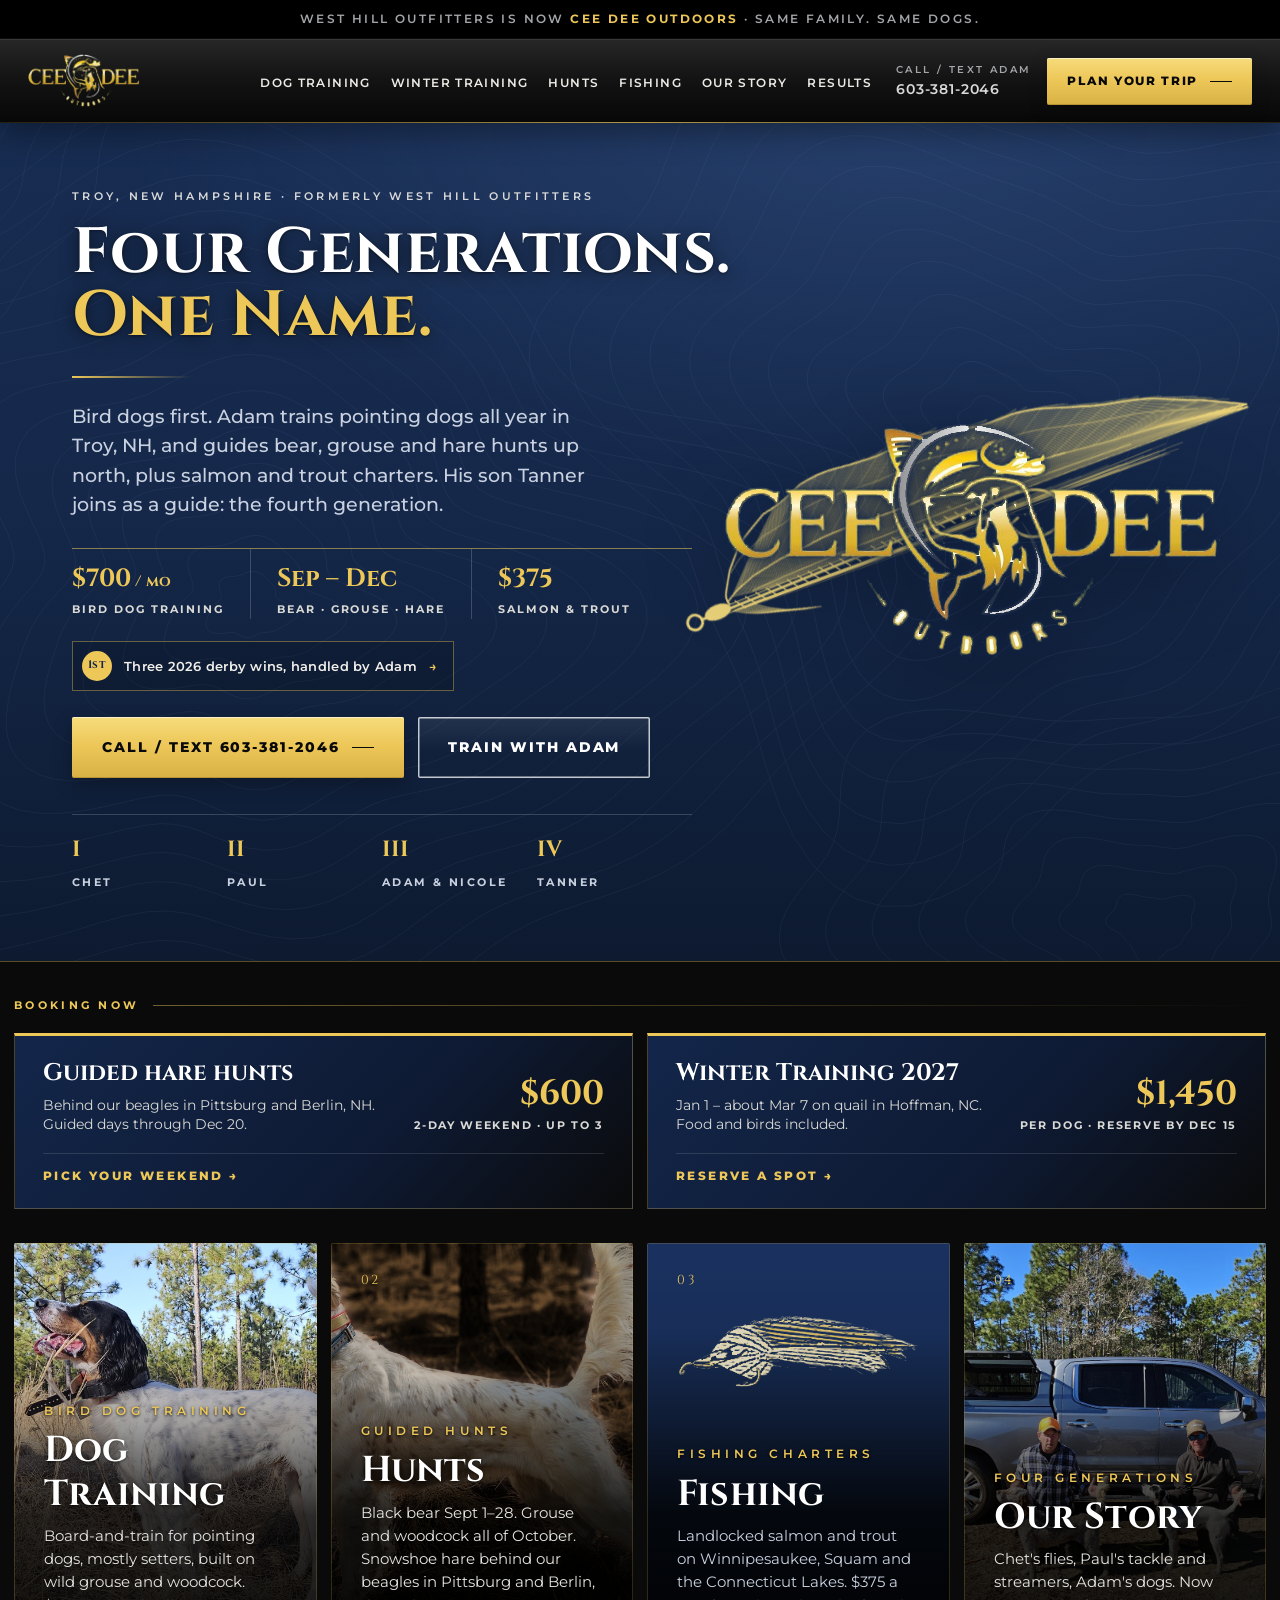
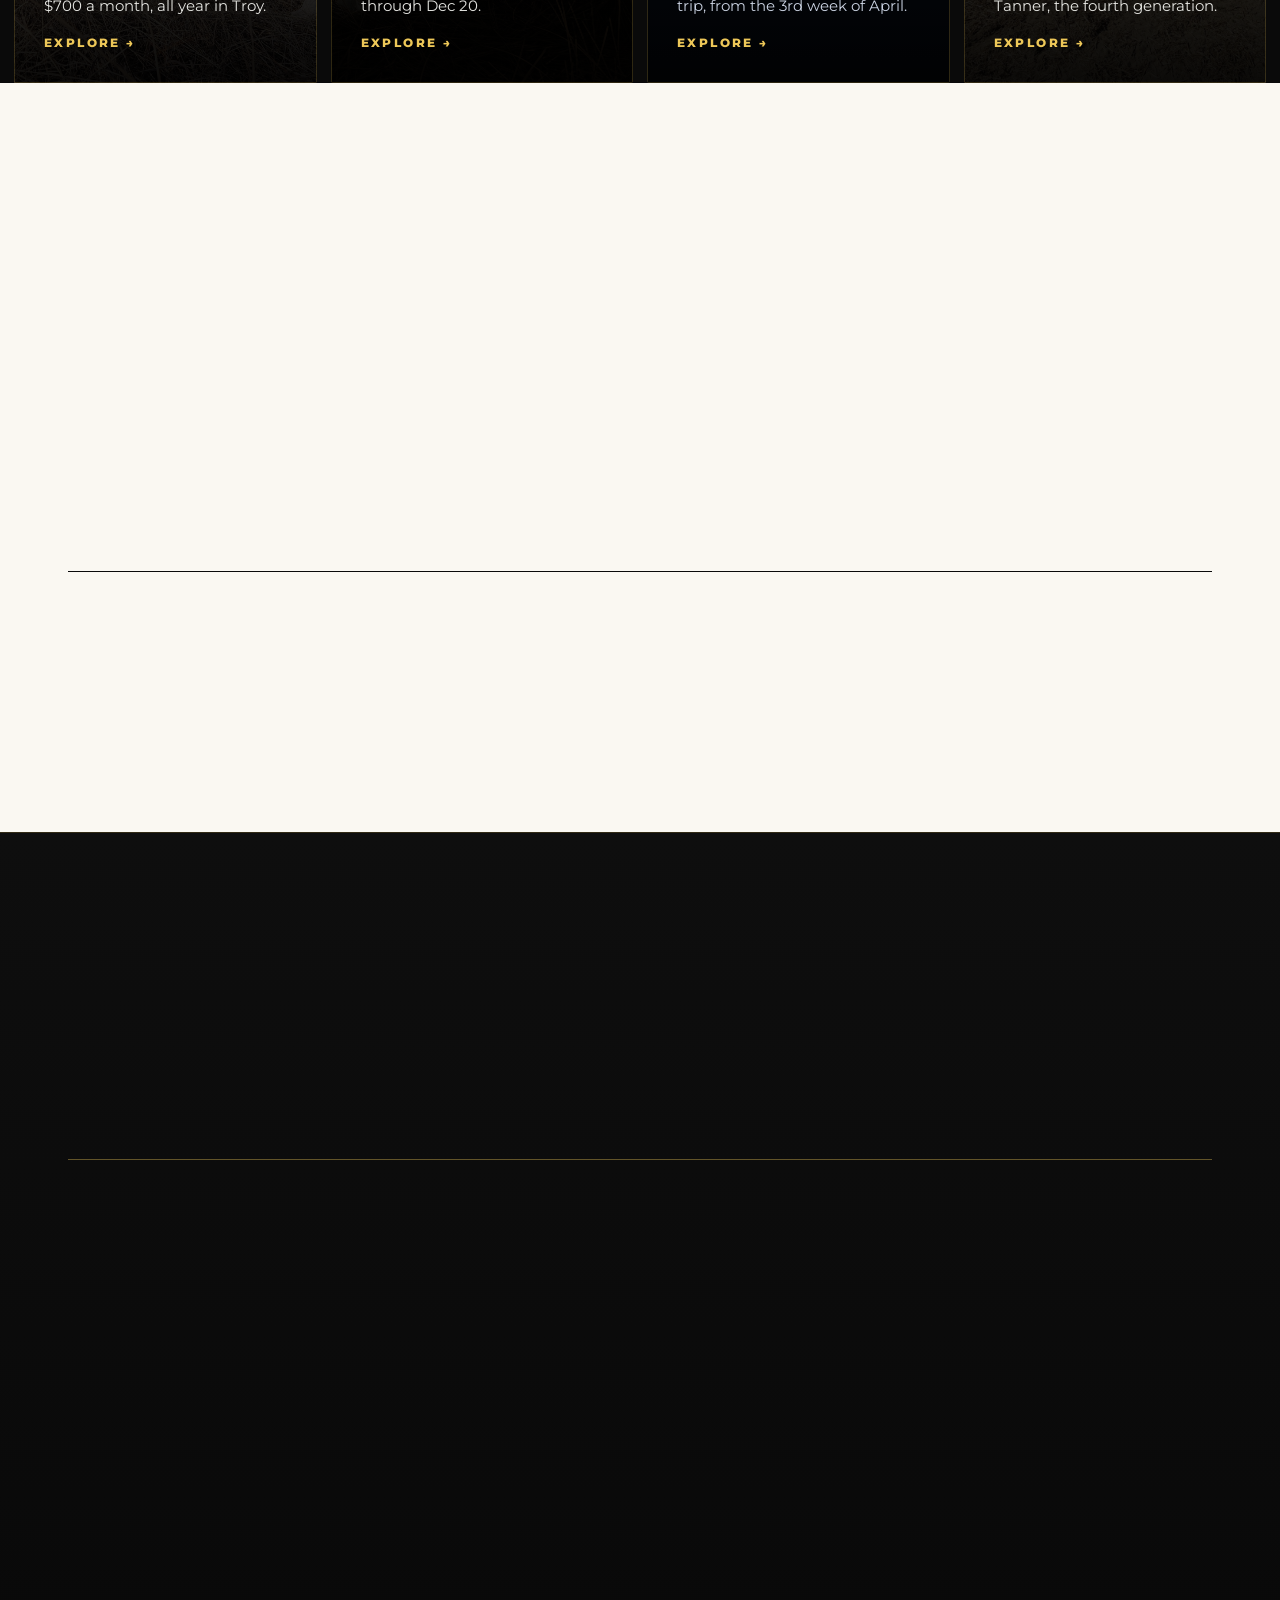
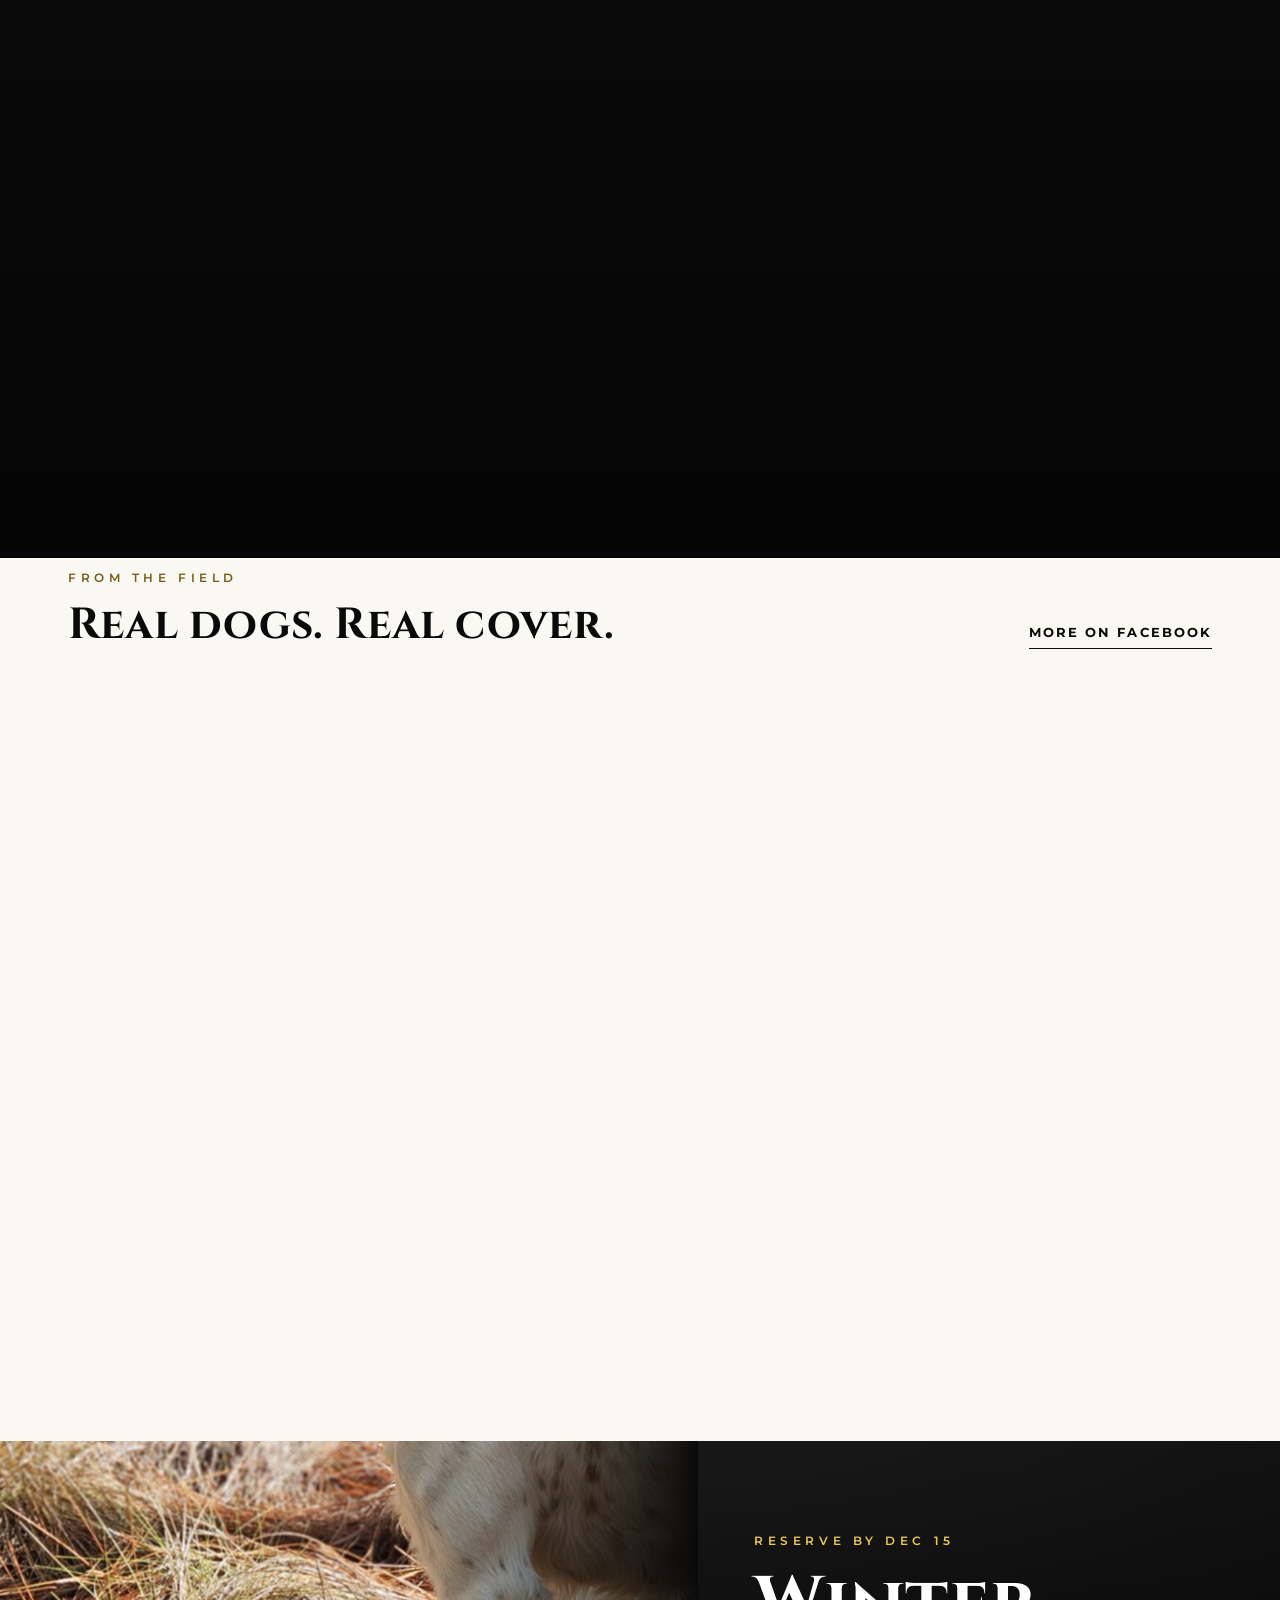
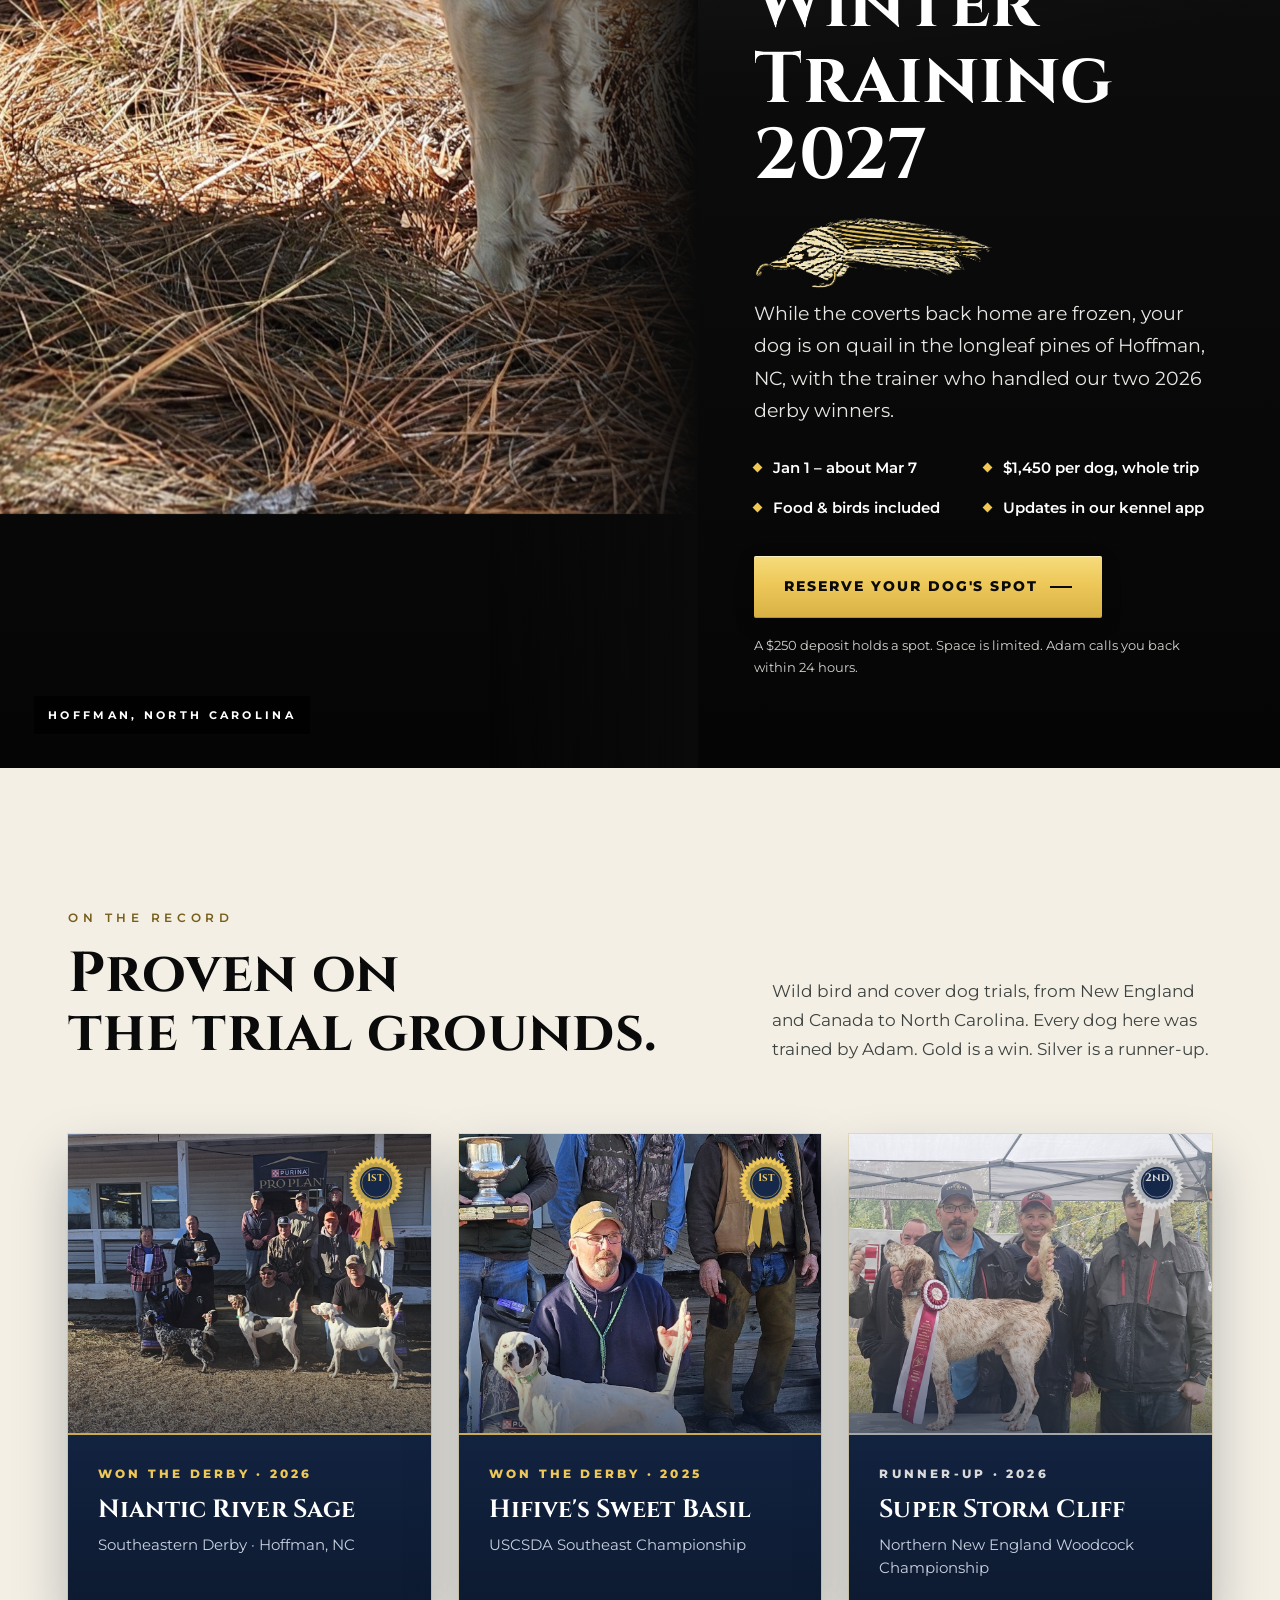
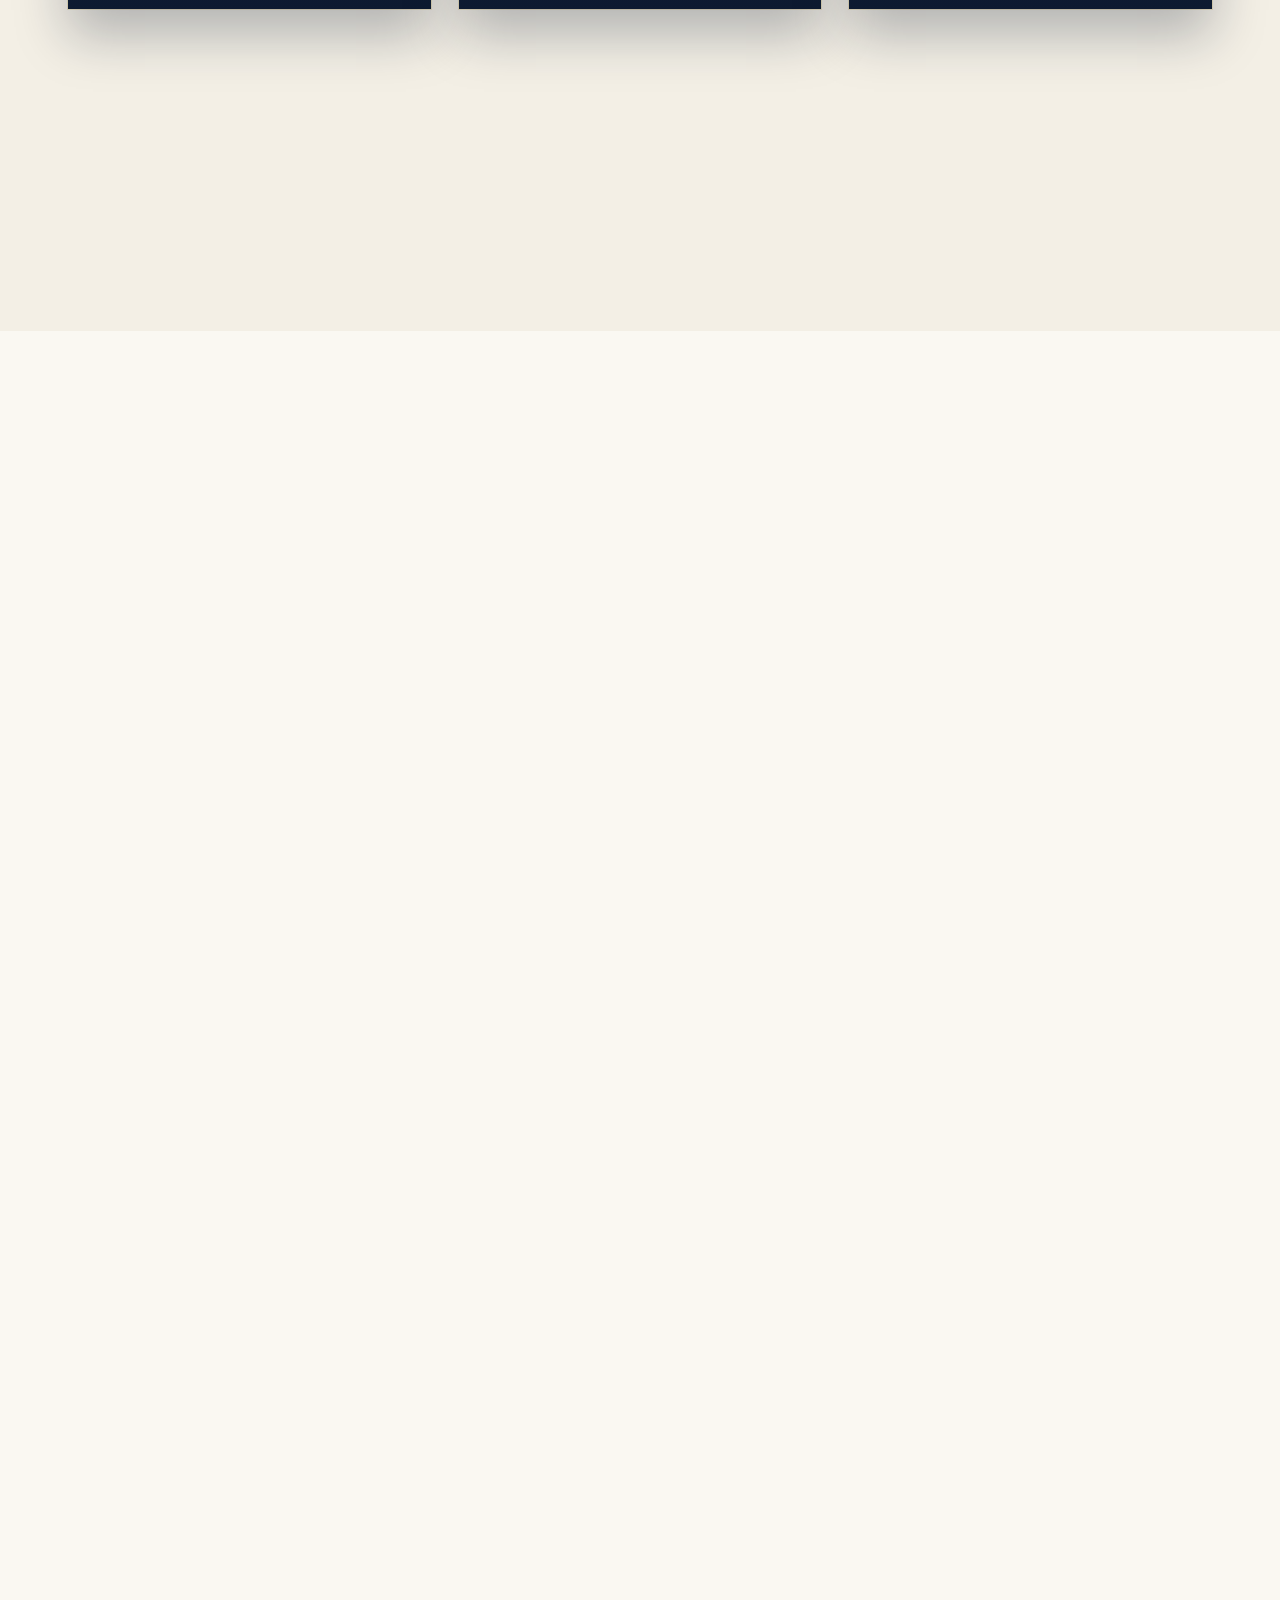
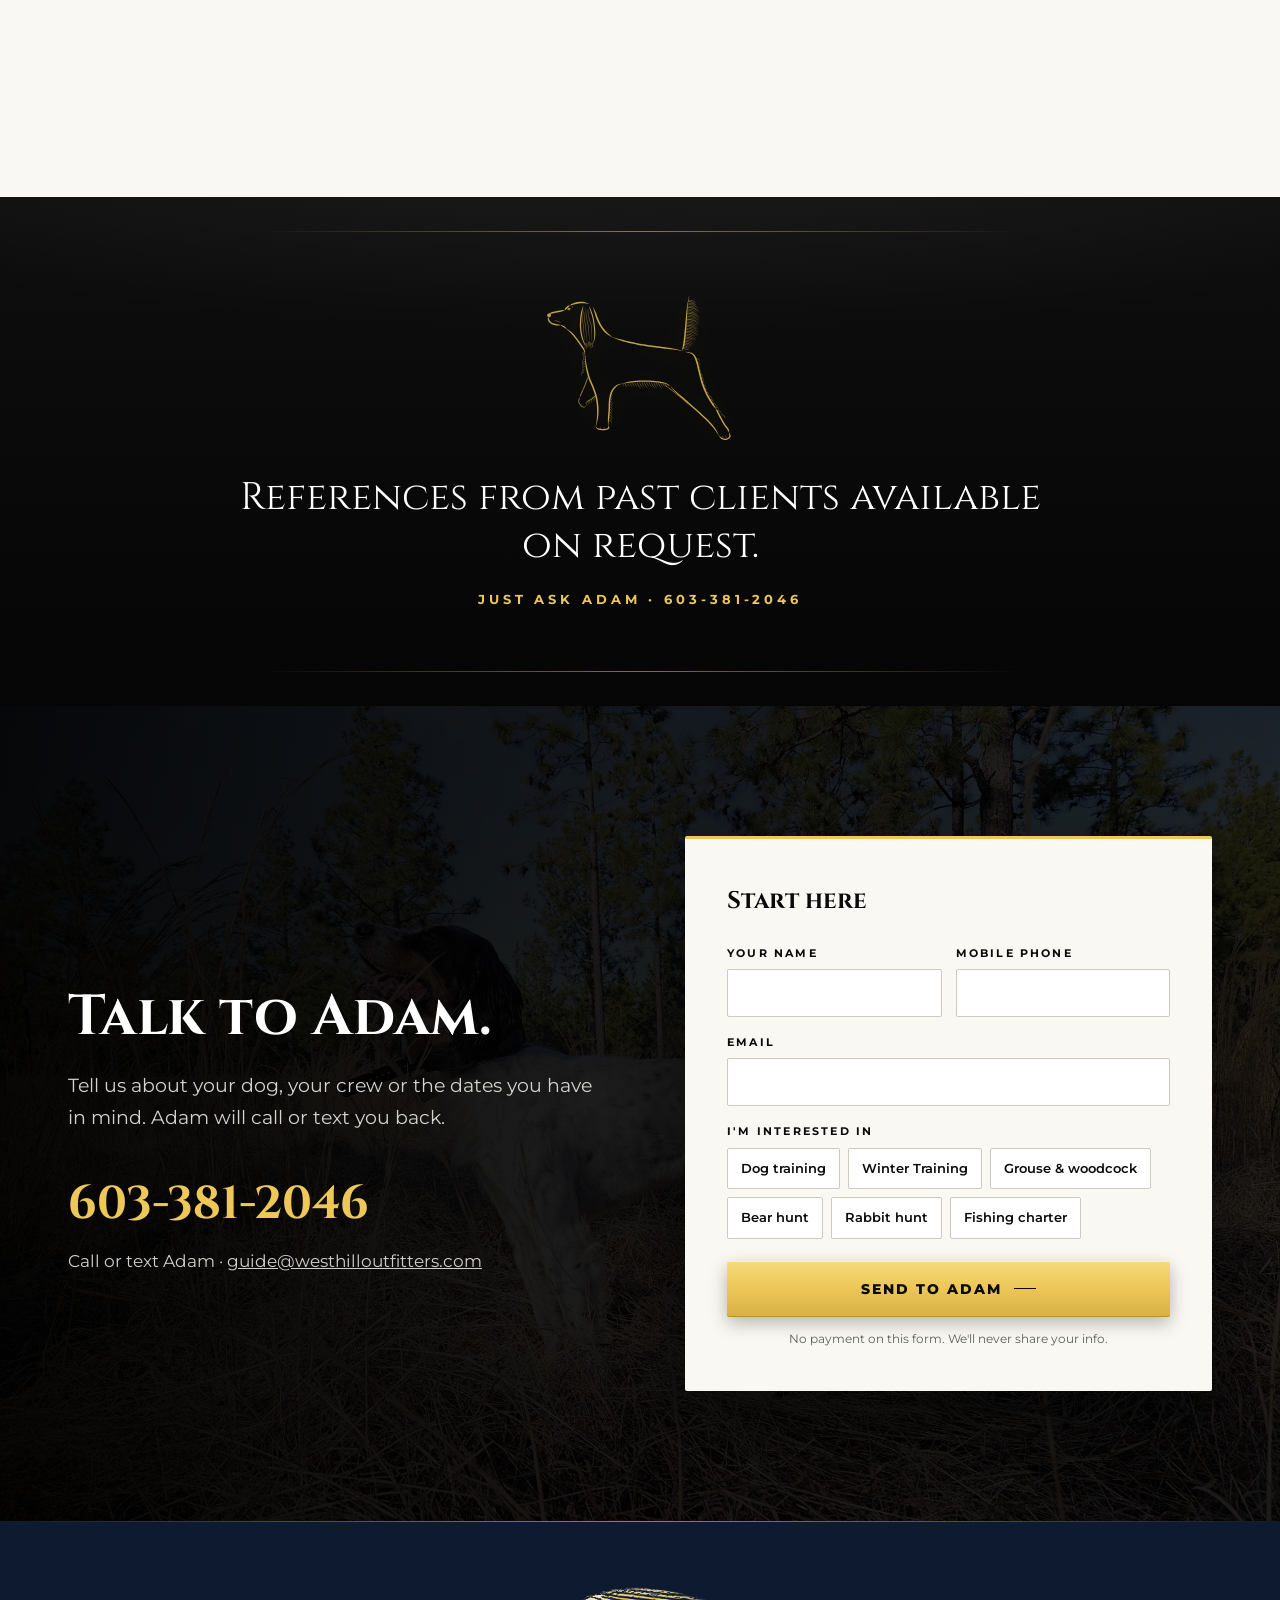
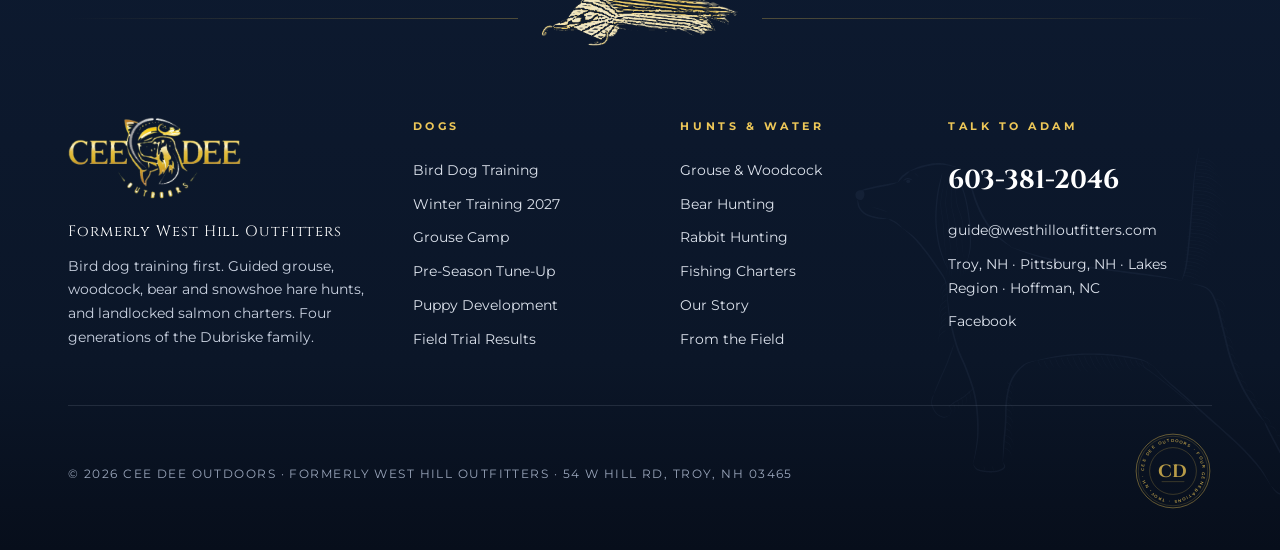
==== commit f6a1b2fe: "Home pass 19: 'Booking now' band (hare $600 2-day weekend in Pittsburg & Berlin through Dec 20; Wint" ====
--- a/index.html
+++ b/index.html
@@ -1,6 +1,6 @@
 <!doctype html><html lang="en"><head><meta name="robots" content="noindex,nofollow"><meta charset="utf-8"><meta name="viewport" content="width=device-width,initial-scale=1">
 <title>Cee Dee Outdoors | Bird Dog Training &amp; Guided Hunts · Troy, NH</title>
-<meta name="description" content="Cee Dee Outdoors, formerly West Hill Outfitters: bird dog training first, all year in Troy, NH, and Winter Training in Hoffman, NC. Guided bear, grouse, woodcock and snowshoe hare hunts in Pittsburg and Berlin, NH, and salmon and trout charters. Four generations. Call or text Adam: 603-381-2046.">
+<meta name="description" content="Cee Dee Outdoors, formerly West Hill Outfitters: bird dog training first, all year in Troy, NH, and Winter Training in Hoffman, NC. Guided black bear hunts in northern New Hampshire, grouse and woodcock around Pittsburg, snowshoe hare behind our beagles in Pittsburg and Berlin ($600 for a 2-day weekend, up to 3 hunters), and salmon and trout charters. Four generations. Call or text Adam: 603-381-2046.">
 <link rel="stylesheet" href="assets/site.css"><link rel="stylesheet" href="assets/hero-story.css">
 <style>
 /* HERO: Adam's low-angle belton photo. The dog stands in the upper-left/center sky band;
@@ -360,7 +360,39 @@
  .h-faq .faq details p{padding-right:0;font-size:15.5px}
 }
 </style>
-<script type="application/ld+json">{"@context": "https://schema.org", "@type": "FAQPage", "mainEntity": [{"@type": "Question", "name": "What does Cee Dee Outdoors do?", "acceptedAnswer": {"@type": "Answer", "text": "Bird dog training first: board-and-train for pointing dogs, mostly setters, all year in Troy, NH, plus Grouse Camp, pre-season tune-ups and Winter Training in Hoffman, NC. Adam also guides black bear, grouse and woodcock, and snowshoe hare hunts in northern New Hampshire, and salmon and trout charters."}}, {"@type": "Question", "name": "Is this still West Hill Outfitters?", "acceptedAnswer": {"@type": "Answer", "text": "Yes. Same family, same dogs, same phone number. Adam's son Tanner is joining as a guide, the fourth generation, so the business goes back to the family name, Cee Dee Outdoors, on December 1, 2026."}}, {"@type": "Question", "name": "What does dog training cost?", "acceptedAnswer": {"@type": "Answer", "text": "Monthly board-and-train is $700 a month. Grouse Camp, three months on wild grouse and woodcock in northern NH from late May or early June to early September, is $1,950. The 6-week pre-season tune-up before the October 1 opener is $1,000. Winter Training 2027 is $1,450 per dog. For puppy development, call Adam."}}, {"@type": "Question", "name": "When is Winter Training 2027, and how do I hold a spot?", "acceptedAnswer": {"@type": "Answer", "text": "January 1 to about March 7, 2027, around Hoffman, NC, with Adam, the same trainer who handled both 2026 derby winners. The birds are a mix of pre-released quail, quail flying out of Johnny houses, some wild coveys, and woodcock when they're in. It's $1,450 per dog for the whole trip, food and birds included: a $250 deposit holds the spot, then $600 on January 1 and $600 on February 1. Reserve by December 15."}}, {"@type": "Question", "name": "When are the hunts, and what do they cost?", "acceptedAnswer": {"@type": "Answer", "text": "Black bear runs September 1–28: $1,600 per hunter for a 2-day hunt with 3 nights' lodging, meals not included. Grouse and woodcock run all of October: $500 a day for 1–2 hunters, and kids 12 and under hunt free. Guided snowshoe hare hunts run November 16 through December 20: $300 a day for up to 3 hunters, $375 for a crew of 4."}}, {"@type": "Question", "name": "Where do you hunt?", "acceptedAnswer": {"@type": "Answer", "text": "Up north. Grouse and woodcock hunts are around Pittsburg, NH, bear hunts are in northern New Hampshire, and hare hunts are around Pittsburg and Berlin. Troy is home base for the dogs."}}, {"@type": "Question", "name": "Can I still get a rabbit hunt this year?", "acceptedAnswer": {"@type": "Answer", "text": "Yes. Guided days run through December 20, weekdays and weekends, except November 26–28 for Thanksgiving. Call or text Adam with your days and crew size (up to 4). A $100 deposit per hunt day holds them."}}, {"@type": "Question", "name": "Can I book October 2027 for grouse?", "acceptedAnswer": {"@type": "Answer", "text": "Get on the list. October 2026 was fully booked. The 2027 rate stays $500 a day for 1–2 hunters, and you're welcome to bring your own dog into the rotation."}}, {"@type": "Question", "name": "When can I go fishing, and what does it cost?", "acceptedAnswer": {"@type": "Answer", "text": "From the third week of April through September. A 5-hour morning or afternoon trip is $375 for 1–2 people, on a fully licensed 20' Angler cuddy cabin with all rods and tackle provided. You'll need a New Hampshire fishing license."}}, {"@type": "Question", "name": "How do I book or ask a question?", "acceptedAnswer": {"@type": "Answer", "text": "Call or text Adam at 603-381-2046, email guide@westhilloutfitters.com, or use the form at the bottom of this page. References from past clients are available on request."}}]}</script>
+<style id="p19-home">
+/* Pass 19 (Nov 24, 2026): "Booking now" band under the hero, gallery <picture>, results Fall 2026 line */
+.h-now{background:#0A0A0A;padding:34px 0 20px;border-top:1px solid rgba(237,199,88,.35)}
+.h-now .wrap{max-width:none;padding:0 14px}
+.h-now .hn-k{display:flex;align-items:center;gap:14px;font-size:11px;letter-spacing:.3em;text-transform:uppercase;font-weight:700;color:var(--goldb);margin-bottom:18px}
+.h-now .hn-k:after{content:"";flex:1;height:1px;background:linear-gradient(90deg,rgba(237,199,88,.45),rgba(237,199,88,0))}
+.hn-grid{display:grid;grid-template-columns:1fr 1fr;gap:14px}
+.hn-c{position:relative;display:grid;grid-template-columns:1fr auto;gap:6px 24px;align-items:end;padding:24px 28px 22px;text-decoration:none;color:#fff;background:linear-gradient(135deg,#13264A 0%,#0E1A33 60%,#0A0A0A 100%);border:1px solid rgba(237,199,88,.28);border-top:3px solid var(--goldb);transition:border-color .3s,transform .3s}
+.hn-c:hover{border-color:var(--goldb);transform:translateY(-2px)}
+.hn-c .hn-t b{display:block;font-family:Cinzel,serif;font-size:24px;line-height:1.15;color:#fff}
+.hn-c .hn-t span{display:block;margin-top:8px;font-size:13.5px;line-height:1.45;color:#D9D9D5}
+.hn-c .hn-p{text-align:right}
+.hn-c .hn-p b{display:block;font-family:Cinzel,serif;font-size:34px;line-height:1;color:var(--goldb);white-space:nowrap}
+.hn-c .hn-p span{display:block;margin-top:6px;font-size:10.5px;letter-spacing:.16em;text-transform:uppercase;font-weight:700;color:#D9D9D5;white-space:nowrap}
+.hn-c em{grid-column:1/3;font-style:normal;margin-top:12px;padding-top:12px;border-top:1px solid rgba(255,255,255,.12);font-size:12px;letter-spacing:.2em;text-transform:uppercase;font-weight:800;color:var(--goldb)}
+.gal picture{display:block;width:100%;height:100%}
+.earlier a.fall{color:#3E423F;text-decoration:none;border-bottom:1px solid rgba(118,93,24,.45)}
+.earlier a.fall:hover{color:#765D18}
+@media (max-width:860px){
+ .h-now{padding:26px 0 14px}
+ .hn-grid{grid-template-columns:1fr;gap:12px}
+ .hn-c{grid-template-columns:1fr;padding:20px 18px 16px;gap:0}
+ .hn-c .hn-p{display:flex;align-items:baseline;gap:12px;text-align:left;margin-top:14px}
+ .hn-c .hn-p span{margin-top:0}
+ .hn-c em{grid-column:1}
+ .hn-c .hn-t b{font-size:20px}
+ .hn-c .hn-t span{font-size:13px}
+ .hn-c .hn-p b{font-size:28px}
+ .hn-c .hn-p span{font-size:9.5px;letter-spacing:.1em}
+ .hn-c em{font-size:11px;margin-top:10px;padding-top:10px}
+}
+</style>
+<script type="application/ld+json">{"@context": "https://schema.org", "@type": "FAQPage", "mainEntity": [{"@type": "Question", "name": "What does Cee Dee Outdoors do?", "acceptedAnswer": {"@type": "Answer", "text": "Bird dog training first: board-and-train for pointing dogs, mostly setters, all year in Troy, NH, plus Grouse Camp, pre-season tune-ups and Winter Training in Hoffman, NC. Adam also guides black bear, grouse and woodcock, and snowshoe hare hunts in northern New Hampshire, and salmon and trout charters."}}, {"@type": "Question", "name": "Is this still West Hill Outfitters?", "acceptedAnswer": {"@type": "Answer", "text": "Yes. Same family, same dogs, same phone number. Adam's son Tanner is joining as a guide, the fourth generation, so the business goes back to the family name, Cee Dee Outdoors, on December 1, 2026."}}, {"@type": "Question", "name": "What does dog training cost?", "acceptedAnswer": {"@type": "Answer", "text": "Monthly board-and-train is $700 a month. Grouse Camp, three months on wild grouse and woodcock in northern NH from late May or early June to early September, is $1,950. The 6-week pre-season tune-up before the October 1 opener is $1,000. Winter Training 2027 is $1,450 per dog. For puppy development, call Adam."}}, {"@type": "Question", "name": "Who trains the dogs?", "acceptedAnswer": {"@type": "Answer", "text": "Adam, with help from his son Tanner. Adam trained every dog in our trial results and handled all of his 2026 trial dogs himself, including three derby winners. Adam and Nicole Dubriske have run the business since 2010."}}, {"@type": "Question", "name": "When is Winter Training 2027, and how do I hold a spot?", "acceptedAnswer": {"@type": "Answer", "text": "January 1 to about March 7, 2027, around Hoffman, NC, with Adam, the same trainer who handled both 2026 derby winners. The birds are a mix of pre-released quail, quail flying out of Johnny houses, some wild coveys, and woodcock when they're in. It's $1,450 per dog for the whole trip, food and birds included: a $250 deposit holds the spot, then $600 on January 1 and $600 on February 1. Reserve by December 15."}}, {"@type": "Question", "name": "When are the hunts, and what do they cost?", "acceptedAnswer": {"@type": "Answer", "text": "Black bear runs September 1–28: $1,600 per hunter for a 2-day hunt with 3 nights' lodging, meals not included. Grouse and woodcock run all of October: $500 a day for 1–2 hunters, and kids 12 and under hunt free. Guided snowshoe hare hunts run November 16 through December 20, around Pittsburg and Berlin: $300 a day for up to 3 hunters, $375 for a crew of 4, or $600 for a 2-day weekend for up to 3."}}, {"@type": "Question", "name": "Where do you hunt?", "acceptedAnswer": {"@type": "Answer", "text": "Up north. Grouse and woodcock hunts are around Pittsburg, NH, bear hunts are in northern New Hampshire, and hare hunts are around Pittsburg and Berlin. Troy is home base for the dogs."}}, {"@type": "Question", "name": "Can I still get a rabbit hunt this year?", "acceptedAnswer": {"@type": "Answer", "text": "Yes. Guided days run through December 20 around Pittsburg and Berlin, weekdays and weekends, except November 26–28 for Thanksgiving. Pittsburg is a long drive, so Adam suggests a 2-day weekend: $600 for up to 3 hunters. A single day is $300 ($375 for 4). Call or text Adam with your days and crew size. A $100 deposit per hunt day holds them."}}, {"@type": "Question", "name": "Can I book October 2027 for grouse?", "acceptedAnswer": {"@type": "Answer", "text": "Get on the 2027 list. October 2026 was fully booked. The 2027 rate stays $500 a day for 1–2 hunters, and you're welcome to bring your own dog into the rotation."}}, {"@type": "Question", "name": "When can I go fishing, and what does it cost?", "acceptedAnswer": {"@type": "Answer", "text": "From the third week of April through September. A 5-hour morning or afternoon trip is $375 for 1–2 people, on a fully licensed 20' Angler cuddy cabin with all rods and tackle provided. You'll need a New Hampshire fishing license."}}, {"@type": "Question", "name": "How do I book or ask a question?", "acceptedAnswer": {"@type": "Answer", "text": "Call or text Adam at 603-381-2046, email guide@westhilloutfitters.com, or use the form at the bottom of this page. References from past clients are available on request."}}]}</script>
 
 </head>
 <body>
@@ -434,17 +466,26 @@
  <div class="crumbs rv">Troy, New Hampshire<span class="dk-only"> · Formerly West Hill Outfitters</span></div>
  <h1 class="shadow rv d1">Four Generations.<br><em>One Name.</em></h1>
  <div class="rv d2" style="width:120px;height:2px;margin:28px 0 24px;background:linear-gradient(90deg,#EDC758,rgba(237,199,88,0))"></div>
- <p class="sub rv d2" style="color:var(--navy-txt)">Bird dogs first. Adam trains pointing dogs all year in Troy, NH, and guides grouse, bear and hare hunts up in Pittsburg and Berlin, plus salmon and trout charters. Now his son Tanner joins as a guide: the fourth generation.</p>
+ <p class="sub rv d2" style="color:var(--navy-txt)">Bird dogs first. Adam trains pointing dogs all year in Troy, NH, and guides bear, grouse and hare hunts up north, plus salmon and trout charters. His son Tanner joins as a guide: the fourth generation.</p>
  <div class="h-facts rv d2"><a href="dog-training.html"><b>$700<small> / mo</small></b><span>Bird dog training</span></a><a href="#year"><b>Sep – Dec</b><span>Bear · Grouse · Hare</span></a><a href="fishing.html"><b>$375</b><span>Salmon &amp; trout</span></a></div>
- <a class="h-proof rv d2" href="trialing.html"><i>1st</i>Two 2026 derby wins at Hoffman, NC<em>→</em></a>
+ <a class="h-proof rv d2" href="trialing.html"><i>1st</i>Three 2026 derby wins, handled by Adam<em>→</em></a>
  <div class="ctas rv d3"><a class="btn" href="tel:6033812046">Call / Text 603-381-2046</a><a class="btn ghost" href="dog-training.html">Train With Adam</a></div>
  <div class="gens rv d3"><a href="about-us.html#chet"><b>I</b>Chet</a><a href="about-us.html#paul"><b>II</b>Paul</a><a href="about-us.html#adam"><b>III</b>Adam &amp; Nicole</a><a href="about-us.html#tanner"><b>IV</b>Tanner</a></div>
 </div></section>
 
+<!-- BOOKING NOW (Pass 19, Nov 24, 2026). Date-bound: swap the WT card after Dec 15 and the hare card after Dec 20. -->
+<section class="h-now" aria-label="Booking now"><div class="wrap">
+ <div class="hn-k">Booking now</div>
+ <div class="hn-grid">
+  <a class="hn-c rv" href="rabbit-hunting.html#weekend"><div class="hn-t"><b>Guided hare hunts</b><span>Behind our beagles in Pittsburg and Berlin, NH. Guided days through Dec 20.</span></div><div class="hn-p"><b>$600</b><span>2-day weekend · up to 3</span></div><em>Pick your weekend →</em></a>
+  <a class="hn-c rv d1" href="winter-training.html#reserve"><div class="hn-t"><b>Winter Training 2027</b><span>Jan 1 – about Mar 7 on quail in Hoffman, NC. Food and birds included.</span></div><div class="hn-p"><b>$1,450</b><span>per dog · reserve by Dec 15</span></div><em>Reserve a spot →</em></a>
+ </div>
+</div></section>
+
 <!-- 2. FOUR WAYS IN (photo tiles) -->
 <section class="ways" aria-label="Explore Cee Dee Outdoors"><div class="wrap"><div class="wgrid">
  <a class="way rv" href="dog-training.html"><div class="bg" style="background-image:url(assets/img/ds6.jpg);background-position:30% 45%"></div><span class="no">01</span><div class="eyebrow">Bird dog training</div><h3 class="shadow">Dog Training</h3><p>Board-and-train for pointing dogs, mostly setters, built on wild grouse and woodcock. $700 a month, all year in Troy.</p><span class="go">Explore →</span></a>
- <a class="way rv d1" href="grouse-and-woodcock-hunting.html"><div class="bg" style="background-image:url(assets/img/grouse-hero.jpg);background-position:68% 40%"></div><span class="no">02</span><div class="eyebrow">Guided hunts</div><h3 class="shadow">Hunts</h3><p>Black bear Sept 1–28. Grouse and woodcock all of October. Snowshoe hare behind the beagles Nov 16 – Dec 20.</p><span class="go">Explore →</span></a>
+ <a class="way rv d1" href="grouse-and-woodcock-hunting.html"><div class="bg" style="background-image:url(assets/img/grouse-hero.jpg);background-position:68% 40%"></div><span class="no">02</span><div class="eyebrow">Guided hunts</div><h3 class="shadow">Hunts</h3><p>Black bear Sept 1–28. Grouse and woodcock all of October. Snowshoe hare behind our beagles in Pittsburg and Berlin, through Dec 20.</p><span class="go">Explore →</span></a>
  <a class="way need rv d2" href="fishing.html"><div class="art" aria-hidden="true"><img class="flyimg" src="assets/img/fly/fly-engraved-divider.png" srcset="assets/img/fly/fly-engraved-divider.png 1x, assets/img/fly/fly-engraved-divider@2x.png 2x" width="300" height="99" alt="" decoding="async"></div><span class="no">03</span><div class="eyebrow">Fishing charters</div><h3>Fishing</h3><p>Landlocked salmon and trout on Winnipesaukee, Squam and the Connecticut Lakes. $375 a trip, from the 3rd week of April.</p><span class="go">Explore →</span></a>
  <a class="way rv d3" href="about-us.html"><div class="bg" style="background-image:url(assets/img/truck.jpg);background-position:50% 50%"></div><span class="no">04</span><div class="eyebrow">Four generations</div><h3 class="shadow">Our Story</h3><p>Chet's flies, Paul's tackle and streamers, Adam's dogs. Now Tanner, the fourth generation.</p><span class="go">Explore →</span></a>
 </div></div></section>
@@ -477,7 +518,7 @@
   <li class="rv"><div class="when">6 weeks before Oct 1</div><div><h3>Pre-season tune-up</h3><p>Conditioning, steadiness and wild birds before the opener. $1,000.</p></div><a href="dog-training.html#tune-up">Details →</a></li>
   <li class="rv"><div class="when">Sept 1–28</div><div><h3>Bear hunts</h3><p>Over bait in northern NH. $1,600 per hunter: a 2-day hunt with 3 nights' lodging.</p></div><a href="bear-hunting.html">Ask →</a></li>
   <li class="rv"><div class="when">All of October</div><div><h3>Grouse &amp; woodcock</h3><p>Full days over our pointing dogs around Pittsburg. $500 a day for 1–2 hunters. 2026 is booked; 2027 list is open.</p></div><a href="grouse-and-woodcock-hunting.html#list">2027 list →</a></li>
-  <li class="rv"><div class="when">Nov 16 – Dec 20</div><div><h3>Snowshoe hare</h3><p>Behind hard-running beagles around Pittsburg and Berlin. $300 a day for up to 3, $100 deposit per day. Booking now.</p></div><a href="rabbit-hunting.html#how">Book a day →</a></li>
+  <li class="rv"><div class="when">Nov 16 – Dec 20</div><div><h3>Snowshoe hare</h3><p>Behind our hard-running beagles around Pittsburg and Berlin. $600 for a 2-day weekend or $300 a single day, up to 3 hunters. $100 deposit per hunt day. Booking now.</p></div><a href="rabbit-hunting.html#weekend">Book a weekend →</a></li>
  </ol>
 </div></section>
 
@@ -487,7 +528,7 @@
  <div class="gal">
   <figure class="g1 rv"><img alt="English setter on point in open pine woods" src="assets/img/pines.jpg" style="object-position:55% 50%"><figcaption>On point</figcaption></figure>
   <figure class="g2 rv d1"><img alt="English setter working tall grass in the pines" src="assets/img/blue.jpg"><figcaption>Working cover</figcaption></figure>
-  <figure class="rv d2"><img alt="Two handlers with their setters beside the truck on the grounds" src="assets/img/truck.jpg"></figure>
+  <figure class="rv d2"><picture><source type="image/webp" srcset="assets/img/rabbit-beagle-pack.webp"><img alt="Our beagles on leads along a gravel road at dusk" src="assets/img/rabbit-beagle-pack.jpg" loading="lazy" width="1600" height="900" style="object-position:50% 60%"></picture><figcaption>The beagles</figcaption></figure>
   <figure class="rv d3"><img alt="Two hunters with snowshoe hares on a snowy logging road in northern New Hampshire" src="assets/img/rabbit-road.jpg" style="object-position:50% 45%"></figure>
  </div>
 </div></section>
@@ -509,7 +550,7 @@
 
 <!-- 6. TRIAL RESULTS -->
 <section class="results on-light" id="results"><div class="wrap">
- <div class="head"><div><div class="eyebrow rv">On the record</div><h2 class="rv d1" style="margin-top:16px">Proven on<br>the trial grounds.</h2></div><p class="rv d2">Wild bird and cover dog trials, New England to North Carolina. Gold is a win. Silver is a runner-up.</p></div>
+ <div class="head"><div><div class="eyebrow rv">On the record</div><h2 class="rv d1" style="margin-top:16px">Proven on<br>the trial grounds.</h2></div><p class="rv d2">Wild bird and cover dog trials, from New England and Canada to North Carolina. Every dog here was trained by Adam. Gold is a win. Silver is a runner-up.</p></div>
  <div class="res">
   <div class="r-card rv"><div class="ph"><img alt="Winners' photo at the clubhouse after Niantic River Sage's 2026 Southeastern Derby win at Hoffman, NC" src="assets/img/sage-win.jpg" style="object-position:50% 60%"></div><div class="ros"><svg xmlns="http://www.w3.org/2000/svg" viewBox="0 0 140 210">
 <path d="M46,96 L30,200 L44,188 L56,204 L70,104 Z" fill="currentColor" opacity=".78"/>
@@ -519,7 +560,7 @@
 <circle cx="70" cy="66" r="34" fill="#15284A"/>
 <circle cx="70" cy="66" r="30" fill="none" stroke="currentColor" stroke-width="1"/>
 </svg><div class="lbl">1st</div></div>
-   <div class="body"><div class="k">Won the Derby · 2026</div><h3>Niantic River Sage</h3><p>Southeastern Derby</p></div></div>
+   <div class="body"><div class="k">Won the Derby · 2026</div><h3>Niantic River Sage</h3><p>Southeastern Derby · Hoffman, NC</p></div></div>
   <div class="r-card rv d1"><div class="ph"><img alt="Hifive's Sweet Basil with a trophy, 2025 USCSDA Southeast Championship derby" src="assets/img/basil.jpg" style="object-position:50% 34%"></div><div class="ros"><svg xmlns="http://www.w3.org/2000/svg" viewBox="0 0 140 210">
 <path d="M46,96 L30,200 L44,188 L56,204 L70,104 Z" fill="currentColor" opacity=".78"/>
 <path d="M94,96 L110,200 L96,188 L84,204 L70,104 Z" fill="currentColor" opacity=".62"/>
@@ -539,7 +580,7 @@
 </svg><div class="lbl">2nd</div></div>
    <div class="body"><div class="k">Runner-up · 2026</div><h3>Super Storm Cliff</h3><p>Northern New England Woodcock Championship</p></div></div>
  </div>
- <div class="earlier rv"><b>Also on the record</b><span>2026 · Niantic River Molly won the US Complete National Derby</span><span>2026 · Fireside Sally Forth, runner-up, NY Grouse Championship</span><span>2022 · Won the Grouse Championship</span><a class="tlink" href="trialing.html" style="margin-left:auto">Full trial record</a></div>
+ <div class="earlier rv"><b>Also on the record</b><span><a class="fall" href="trialing.html#fall-2026">Fall 2026 · Amber won a derby in New Brunswick, Canada, and a puppy stake in NH</a></span><span>2026 · Niantic River Molly won the US Complete National Derby at Hoffman, NC</span><span>2026 · Fireside Sally Forth, runner-up, NY Grouse Championship</span><span>2022 · Won the Grouse Championship</span><a class="tlink" href="trialing.html" style="margin-left:auto">Full trial record</a></div>
 </div></section>
 
 
@@ -551,10 +592,11 @@
   <details open><summary>What does Cee Dee Outdoors do?</summary><p>Bird dog training first: board-and-train for pointing dogs, mostly setters, all year in Troy, NH, plus <a href="dog-training.html#grouse-camp" style="color:#765D18;font-weight:700">Grouse Camp</a>, <a href="dog-training.html#tune-up" style="color:#765D18;font-weight:700">pre-season tune-ups</a> and <a href="winter-training.html" style="color:#765D18;font-weight:700">Winter Training</a> in Hoffman, NC. Adam also guides black bear, grouse and woodcock, and snowshoe hare hunts in northern New Hampshire, and salmon and trout charters.</p></details>
   <details><summary>Is this still West Hill Outfitters?</summary><p>Yes. Same family, same dogs, same phone number. Adam's son Tanner is joining as a guide, the fourth generation, so the business goes back to the family name, Cee Dee Outdoors, on December 1, 2026.</p></details>
   <details><summary>What does dog training cost?</summary><p>Monthly board-and-train is $700 a month. Grouse Camp, three months on wild grouse and woodcock in northern NH from late May or early June to early September, is $1,950. The 6-week pre-season tune-up before the October 1 opener is $1,000. Winter Training 2027 is $1,450 per dog. For puppy development, call Adam. <a href="dog-training.html#rates" style="color:#765D18;font-weight:700">All programs →</a></p></details>
+  <details><summary>Who trains the dogs?</summary><p>Adam, with help from his son Tanner. Adam trained every dog in our trial results and handled all of his 2026 trial dogs himself, including three derby winners. Adam and Nicole Dubriske have run the business since 2010. <a href="trialing.html" style="color:#765D18;font-weight:700">Trial results →</a></p></details>
   <details><summary>When is Winter Training 2027, and how do I hold a spot?</summary><p>January 1 to about March 7, 2027, around Hoffman, NC, with Adam, the same trainer who handled both 2026 derby winners. The birds are a mix of pre-released quail, quail flying out of Johnny houses, some wild coveys, and woodcock when they're in. It's $1,450 per dog for the whole trip, food and birds included: a $250 deposit holds the spot, then $600 on January 1 and $600 on February 1. Reserve by December 15. <a href="winter-training.html#reserve" style="color:#765D18;font-weight:700">Reserve a spot →</a></p></details>
-  <details><summary>When are the hunts, and what do they cost?</summary><p>Black bear runs September 1–28: $1,600 per hunter for a 2-day hunt with 3 nights' lodging, meals not included. Grouse and woodcock run all of October: $500 a day for 1–2 hunters, and kids 12 and under hunt free. Guided snowshoe hare hunts run November 16 through December 20: $300 a day for up to 3 hunters, $375 for a crew of 4.<br><a href="bear-hunting.html" style="color:#765D18;font-weight:700">Bear</a> · <a href="grouse-and-woodcock-hunting.html" style="color:#765D18;font-weight:700">Grouse &amp; woodcock</a> · <a href="rabbit-hunting.html" style="color:#765D18;font-weight:700">Snowshoe hare</a></p></details>
+  <details><summary>When are the hunts, and what do they cost?</summary><p>Black bear runs September 1–28: $1,600 per hunter for a 2-day hunt with 3 nights' lodging, meals not included. Grouse and woodcock run all of October: $500 a day for 1–2 hunters, and kids 12 and under hunt free. Guided snowshoe hare hunts run November 16 through December 20, around Pittsburg and Berlin: $300 a day for up to 3 hunters, $375 for a crew of 4, or $600 for a 2-day weekend for up to 3.<br><a href="bear-hunting.html" style="color:#765D18;font-weight:700">Bear</a> · <a href="grouse-and-woodcock-hunting.html" style="color:#765D18;font-weight:700">Grouse &amp; woodcock</a> · <a href="rabbit-hunting.html" style="color:#765D18;font-weight:700">Snowshoe hare</a></p></details>
   <details><summary>Where do you hunt?</summary><p>Up north. Grouse and woodcock hunts are around Pittsburg, NH, bear hunts are in northern New Hampshire, and hare hunts are around Pittsburg and Berlin. Troy is home base for the dogs.</p></details>
-  <details><summary>Can I still get a rabbit hunt this year?</summary><p>Yes. Guided days run through December 20, weekdays and weekends, except November 26–28 for Thanksgiving. Call or text Adam with your days and crew size (up to 4). A $100 deposit per hunt day holds them. <a href="rabbit-hunting.html#how" style="color:#765D18;font-weight:700">How to book →</a></p></details>
+  <details><summary>Can I still get a rabbit hunt this year?</summary><p>Yes. Guided days run through December 20 around Pittsburg and Berlin, weekdays and weekends, except November 26–28 for Thanksgiving. Pittsburg is a long drive, so Adam suggests a 2-day weekend: $600 for up to 3 hunters. A single day is $300 ($375 for 4). Call or text Adam with your days and crew size. A $100 deposit per hunt day holds them. <a href="rabbit-hunting.html#weekend" style="color:#765D18;font-weight:700">Pick your weekend →</a></p></details>
   <details><summary>Can I book October 2027 for grouse?</summary><p>Get on the <a href="grouse-and-woodcock-hunting.html#list" style="color:#765D18;font-weight:700">2027 list</a>. October 2026 was fully booked. The 2027 rate stays $500 a day for 1–2 hunters, and you're welcome to bring your own dog into the rotation.</p></details>
   <details><summary>When can I go fishing, and what does it cost?</summary><p>From the third week of April through September. A 5-hour morning or afternoon trip is $375 for 1–2 people, on a fully licensed 20' Angler cuddy cabin with all rods and tackle provided. You'll need a New Hampshire fishing license. <a href="fishing.html" style="color:#765D18;font-weight:700">Fishing charters →</a></p></details>
   <details><summary>How do I book or ask a question?</summary><p>Call or text Adam at <a href="tel:6033812046" style="color:#765D18;font-weight:700">603-381-2046</a>, email <a href="mailto:guide@westhilloutfitters.com" style="color:#765D18;font-weight:700">guide@westhilloutfitters.com</a>, or use the <a href="#plan" style="color:#765D18;font-weight:700">form at the bottom of this page</a>. References from past clients are available on request.</p></details>
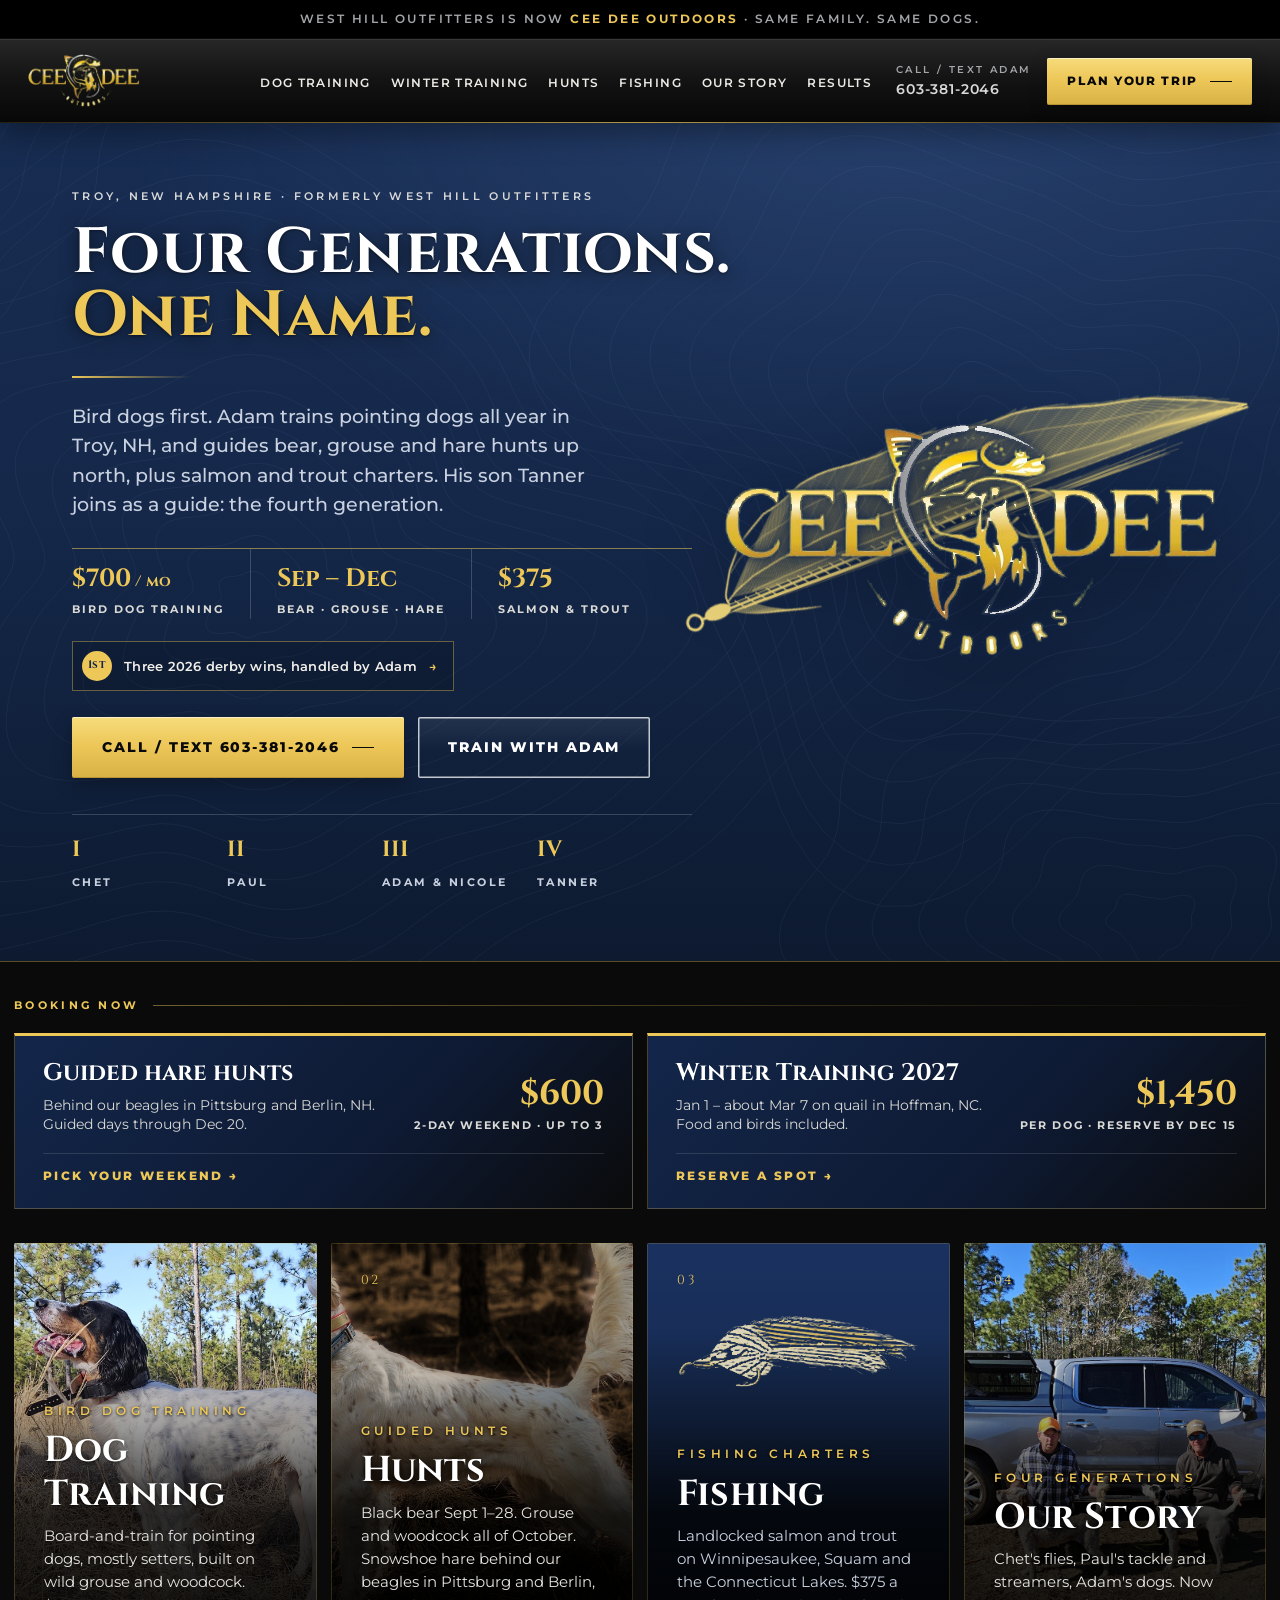
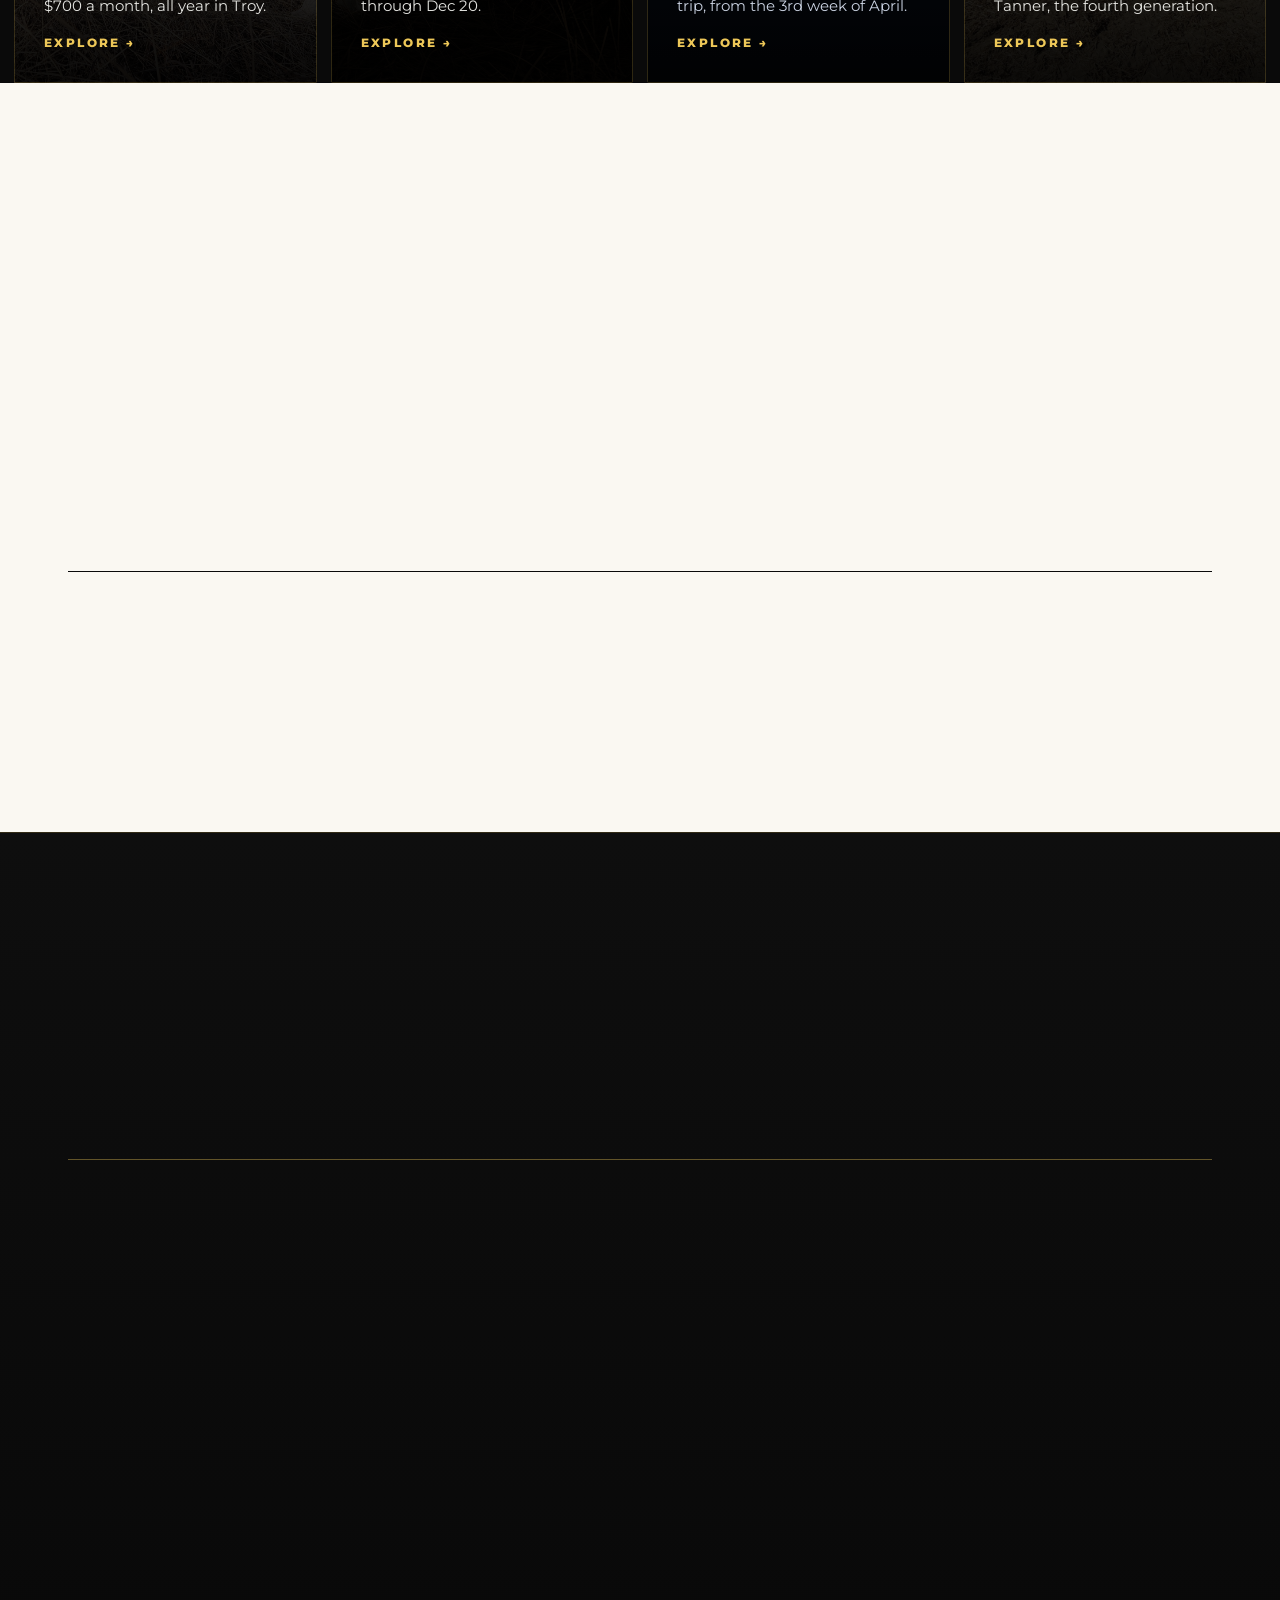
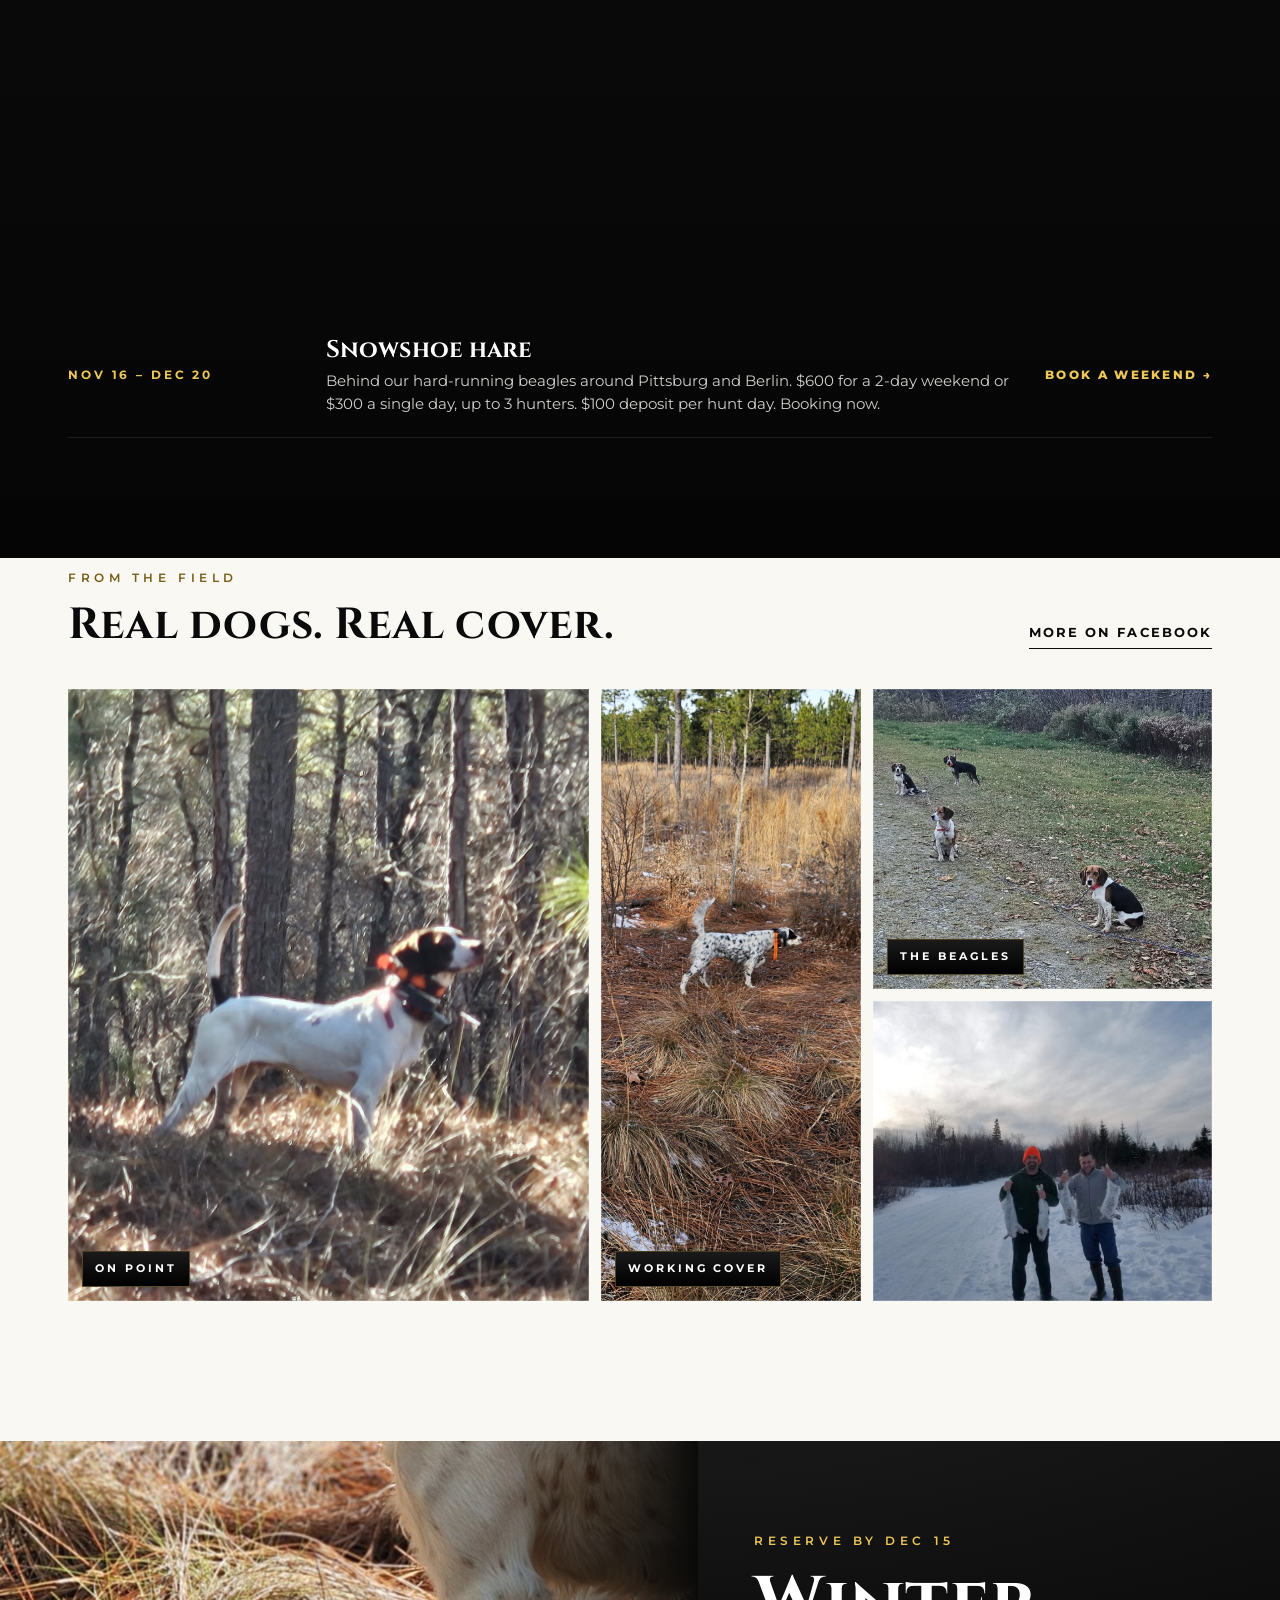
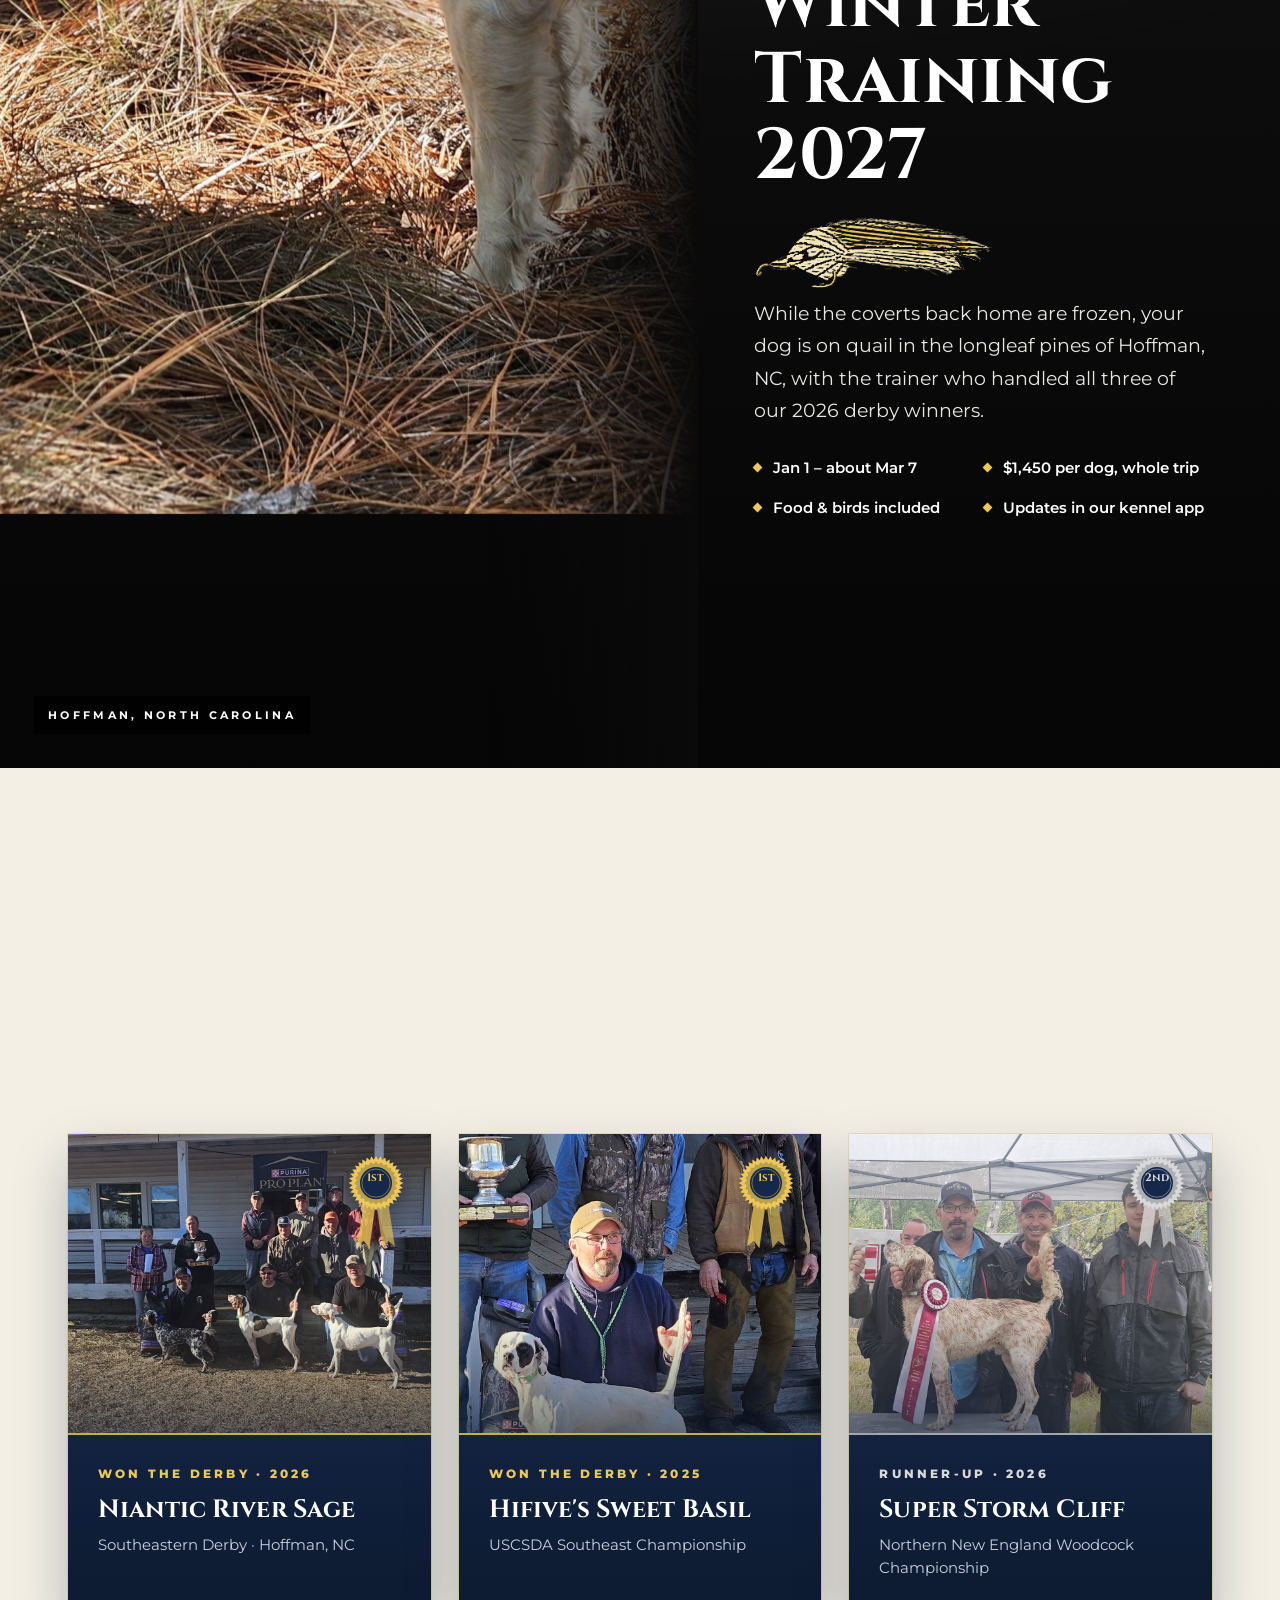
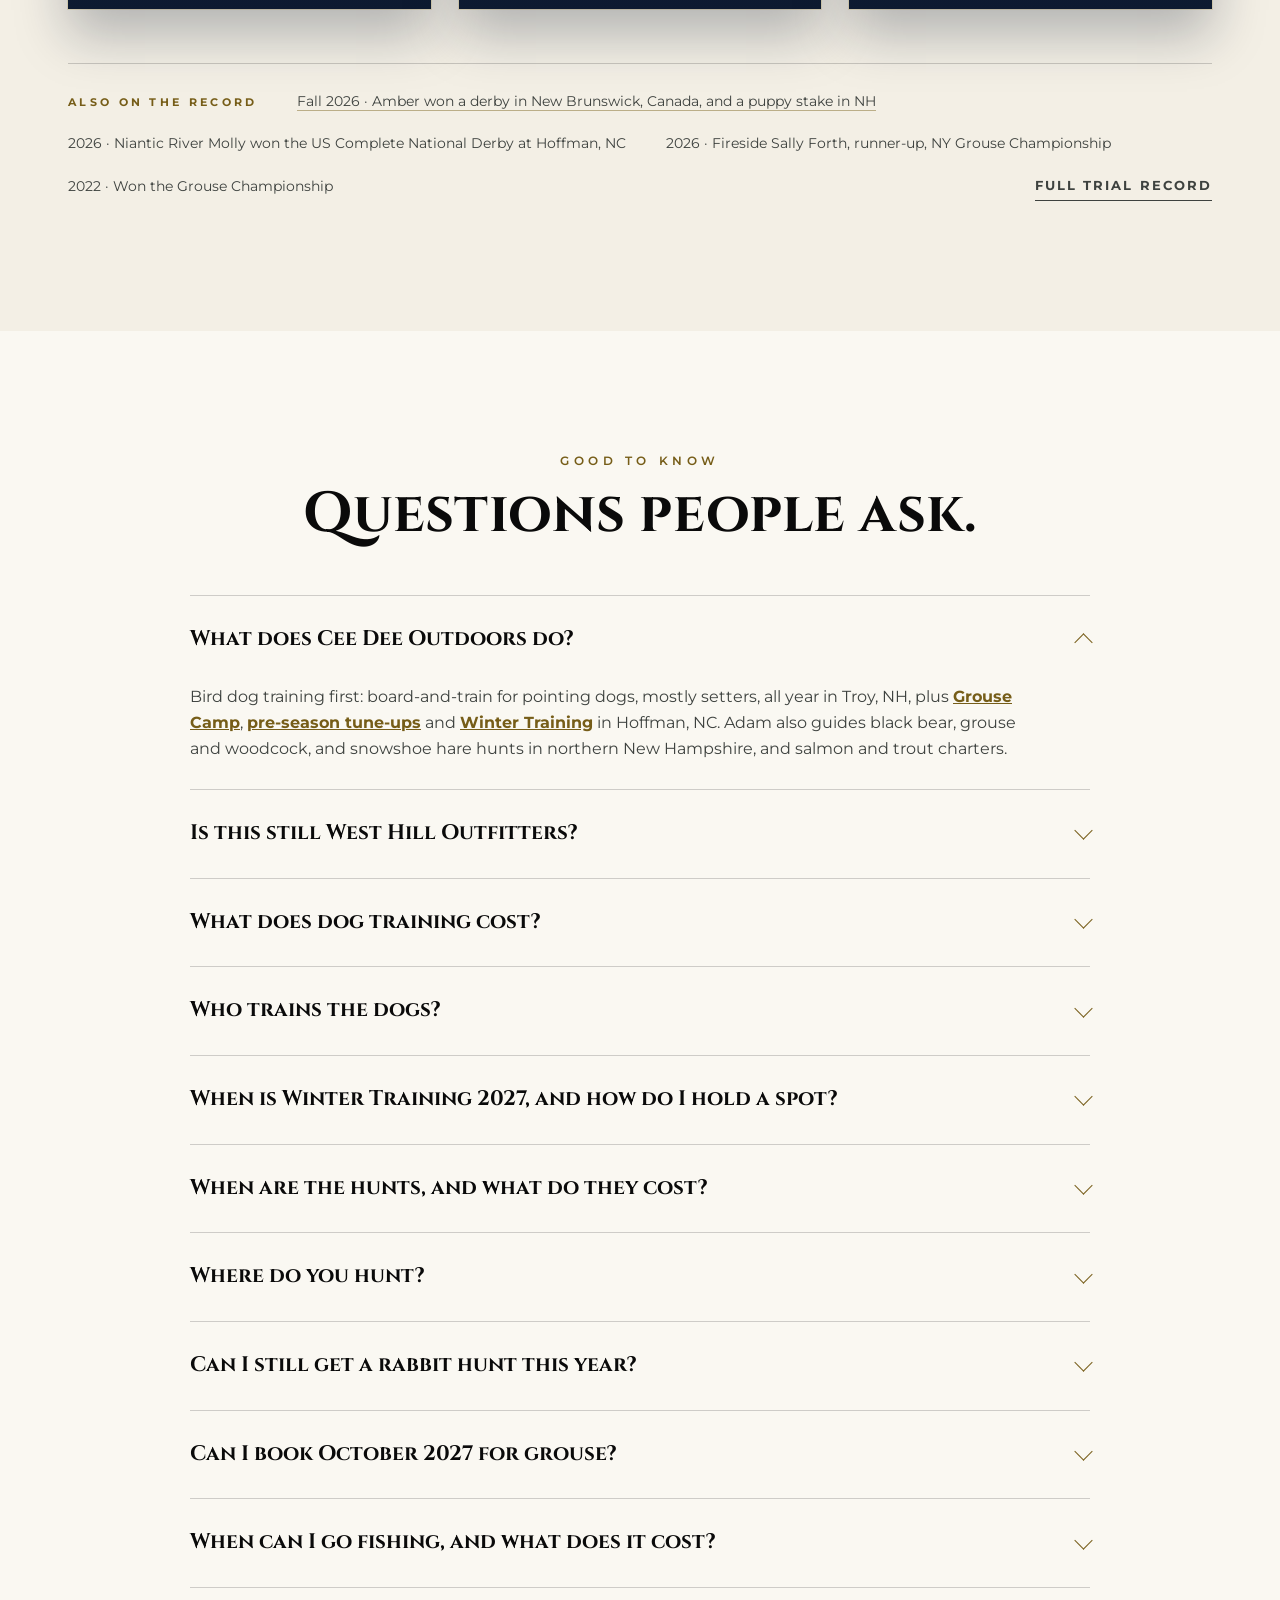
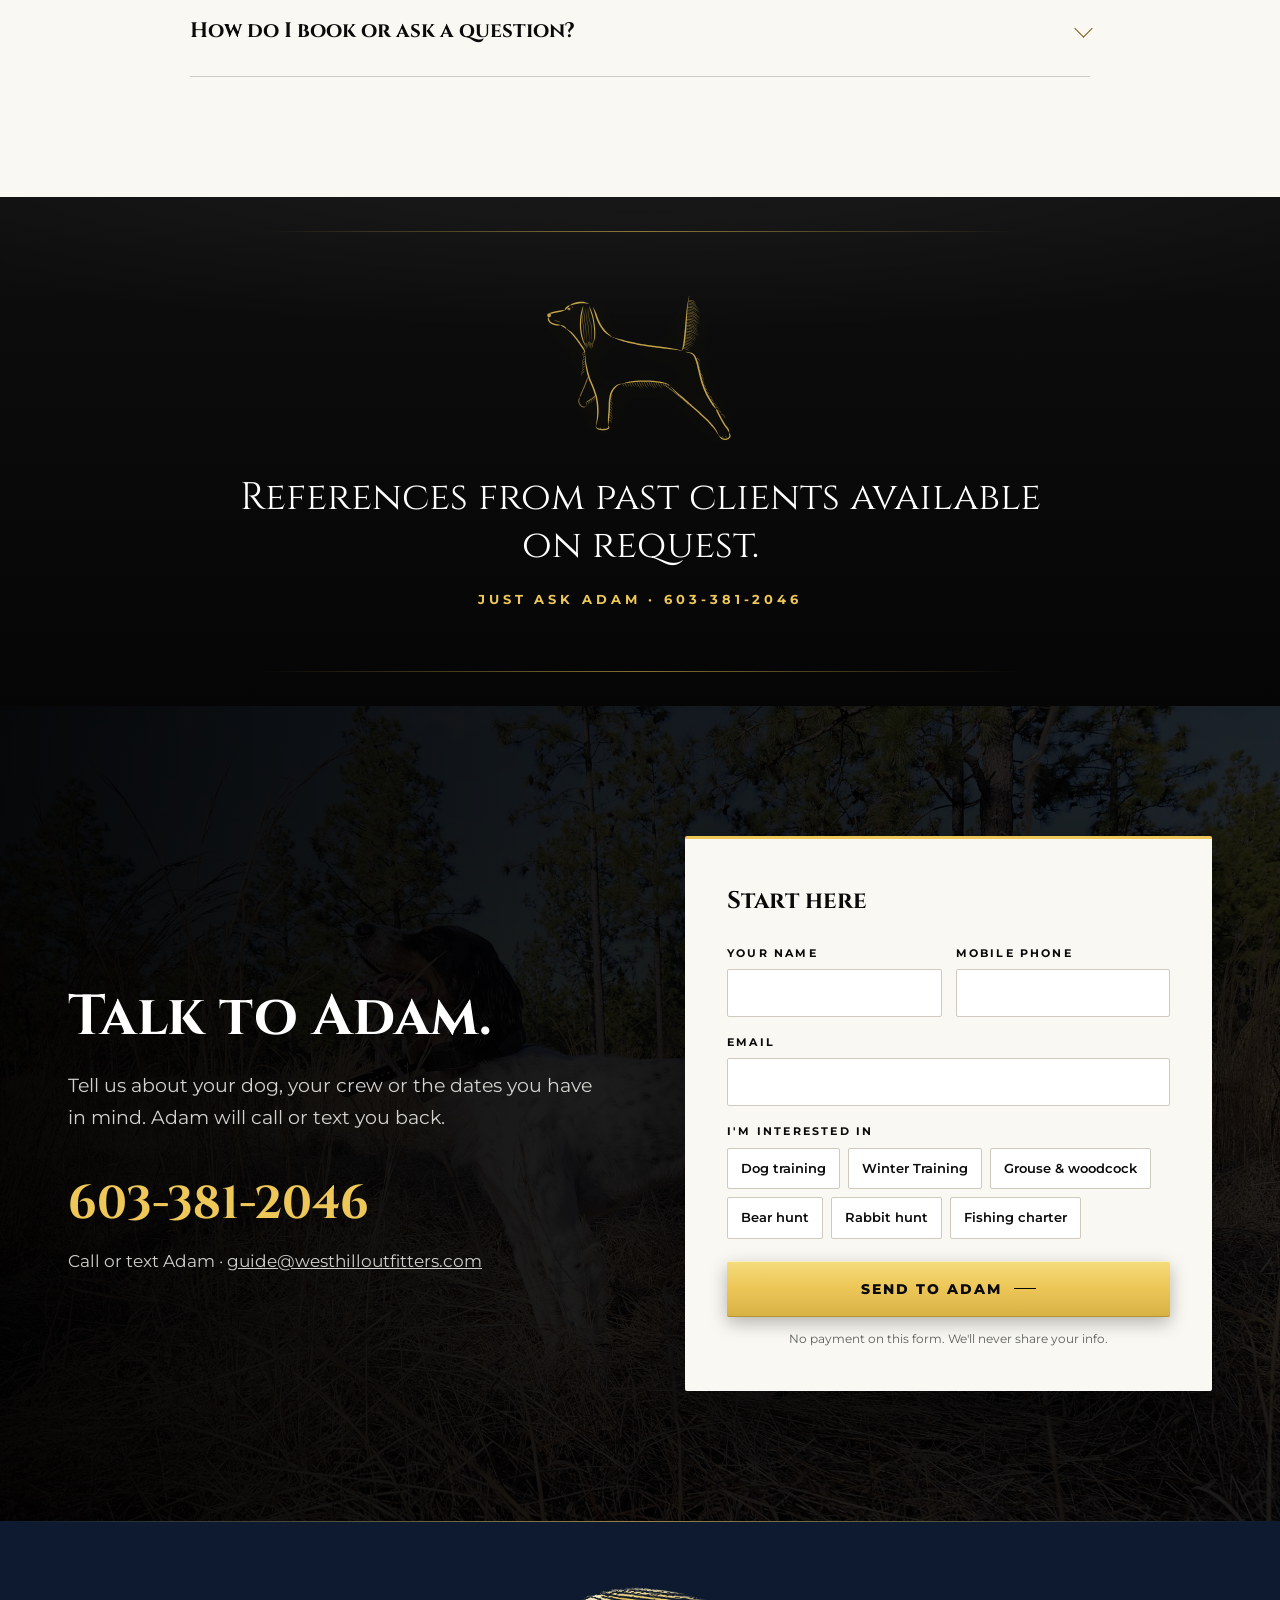
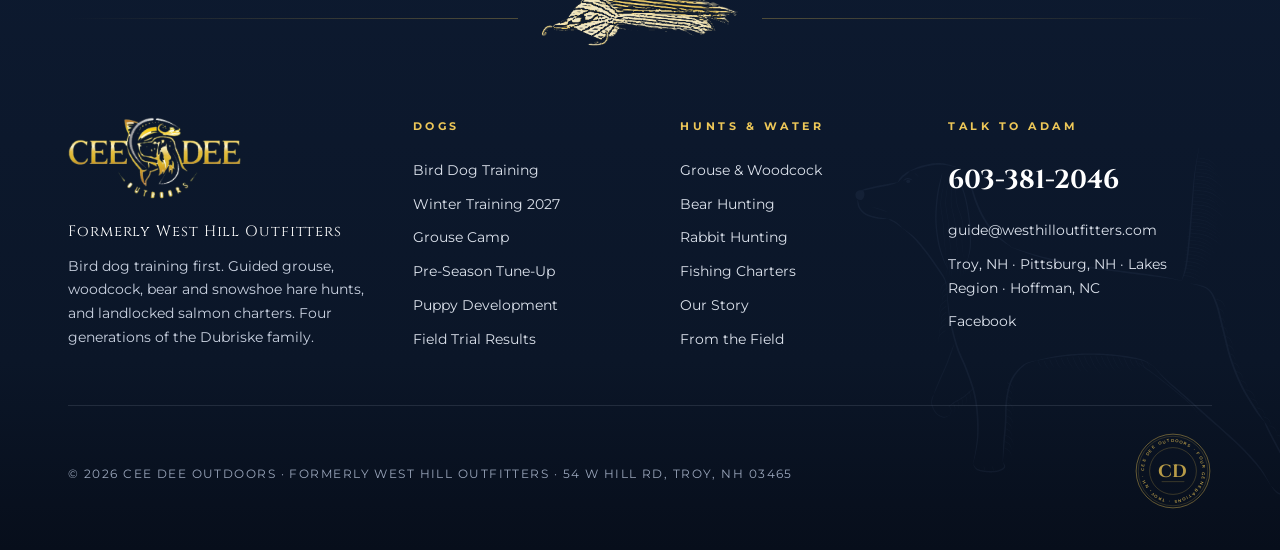
==== commit 3fd297ff: "Rabbit pass 25: date-bound cleanup for the Dec 1 launch (Thanksgiving closure lines gone; season ban" ====
--- a/index.html
+++ b/index.html
@@ -392,7 +392,7 @@
  .hn-c em{font-size:11px;margin-top:10px;padding-top:10px}
 }
 </style>
-<script type="application/ld+json">{"@context": "https://schema.org", "@type": "FAQPage", "mainEntity": [{"@type": "Question", "name": "What does Cee Dee Outdoors do?", "acceptedAnswer": {"@type": "Answer", "text": "Bird dog training first: board-and-train for pointing dogs, mostly setters, all year in Troy, NH, plus Grouse Camp, pre-season tune-ups and Winter Training in Hoffman, NC. Adam also guides black bear, grouse and woodcock, and snowshoe hare hunts in northern New Hampshire, and salmon and trout charters."}}, {"@type": "Question", "name": "Is this still West Hill Outfitters?", "acceptedAnswer": {"@type": "Answer", "text": "Yes. Same family, same dogs, same phone number. Adam's son Tanner is joining as a guide, the fourth generation, so the business goes back to the family name, Cee Dee Outdoors, on December 1, 2026."}}, {"@type": "Question", "name": "What does dog training cost?", "acceptedAnswer": {"@type": "Answer", "text": "Monthly board-and-train is $700 a month. Grouse Camp, three months on wild grouse and woodcock in northern NH from late May or early June to early September, is $1,950. The 6-week pre-season tune-up before the October 1 opener is $1,000. Winter Training 2027 is $1,450 per dog. For puppy development, call Adam."}}, {"@type": "Question", "name": "Who trains the dogs?", "acceptedAnswer": {"@type": "Answer", "text": "Adam, with help from his son Tanner. Adam trained every dog in our trial results and handled all of his 2026 trial dogs himself, including three derby winners. Adam and Nicole Dubriske have run the business since 2010."}}, {"@type": "Question", "name": "When is Winter Training 2027, and how do I hold a spot?", "acceptedAnswer": {"@type": "Answer", "text": "January 1 to about March 7, 2027, around Hoffman, NC, with Adam, the same trainer who handled both 2026 derby winners. The birds are a mix of pre-released quail, quail flying out of Johnny houses, some wild coveys, and woodcock when they're in. It's $1,450 per dog for the whole trip, food and birds included: a $250 deposit holds the spot, then $600 on January 1 and $600 on February 1. Reserve by December 15."}}, {"@type": "Question", "name": "When are the hunts, and what do they cost?", "acceptedAnswer": {"@type": "Answer", "text": "Black bear runs September 1–28: $1,600 per hunter for a 2-day hunt with 3 nights' lodging, meals not included. Grouse and woodcock run all of October: $500 a day for 1–2 hunters, and kids 12 and under hunt free. Guided snowshoe hare hunts run November 16 through December 20, around Pittsburg and Berlin: $300 a day for up to 3 hunters, $375 for a crew of 4, or $600 for a 2-day weekend for up to 3."}}, {"@type": "Question", "name": "Where do you hunt?", "acceptedAnswer": {"@type": "Answer", "text": "Up north. Grouse and woodcock hunts are around Pittsburg, NH, bear hunts are in northern New Hampshire, and hare hunts are around Pittsburg and Berlin. Troy is home base for the dogs."}}, {"@type": "Question", "name": "Can I still get a rabbit hunt this year?", "acceptedAnswer": {"@type": "Answer", "text": "Yes. Guided days run through December 20 around Pittsburg and Berlin, weekdays and weekends, except November 26–28 for Thanksgiving. Pittsburg is a long drive, so Adam suggests a 2-day weekend: $600 for up to 3 hunters. A single day is $300 ($375 for 4). Call or text Adam with your days and crew size. A $100 deposit per hunt day holds them."}}, {"@type": "Question", "name": "Can I book October 2027 for grouse?", "acceptedAnswer": {"@type": "Answer", "text": "Get on the 2027 list. October 2026 was fully booked. The 2027 rate stays $500 a day for 1–2 hunters, and you're welcome to bring your own dog into the rotation."}}, {"@type": "Question", "name": "When can I go fishing, and what does it cost?", "acceptedAnswer": {"@type": "Answer", "text": "From the third week of April through September. A 5-hour morning or afternoon trip is $375 for 1–2 people, on a fully licensed 20' Angler cuddy cabin with all rods and tackle provided. You'll need a New Hampshire fishing license."}}, {"@type": "Question", "name": "How do I book or ask a question?", "acceptedAnswer": {"@type": "Answer", "text": "Call or text Adam at 603-381-2046, email guide@westhilloutfitters.com, or use the form at the bottom of this page. References from past clients are available on request."}}]}</script>
+<script type="application/ld+json">{"@context": "https://schema.org", "@type": "FAQPage", "mainEntity": [{"@type": "Question", "name": "What does Cee Dee Outdoors do?", "acceptedAnswer": {"@type": "Answer", "text": "Bird dog training first: board-and-train for pointing dogs, mostly setters, all year in Troy, NH, plus Grouse Camp, pre-season tune-ups and Winter Training in Hoffman, NC. Adam also guides black bear, grouse and woodcock, and snowshoe hare hunts in northern New Hampshire, and salmon and trout charters."}}, {"@type": "Question", "name": "Is this still West Hill Outfitters?", "acceptedAnswer": {"@type": "Answer", "text": "Yes. Same family, same dogs, same phone number. Adam's son Tanner is joining as a guide, the fourth generation, so the business goes back to the family name, Cee Dee Outdoors, on December 1, 2026."}}, {"@type": "Question", "name": "What does dog training cost?", "acceptedAnswer": {"@type": "Answer", "text": "Monthly board-and-train is $700 a month. Grouse Camp, three months on wild grouse and woodcock in northern NH from late May or early June to early September, is $1,950. The 6-week pre-season tune-up before the October 1 opener is $1,000. Winter Training 2027 is $1,450 per dog. For puppy development, call Adam."}}, {"@type": "Question", "name": "Who trains the dogs?", "acceptedAnswer": {"@type": "Answer", "text": "Adam, with help from his son Tanner. Adam trained every dog in our trial results and handled all of his 2026 trial dogs himself, including three derby winners. Adam and Nicole Dubriske have run the business since 2010."}}, {"@type": "Question", "name": "When is Winter Training 2027, and how do I hold a spot?", "acceptedAnswer": {"@type": "Answer", "text": "January 1 to about March 7, 2027, around Hoffman, NC, with Adam, the trainer who handled all three of our 2026 derby winners. The birds are a mix of pre-released quail, quail flying out of Johnny houses, some wild coveys, and woodcock when they're in. It's $1,450 per dog for the whole trip, food and birds included: a $250 deposit holds the spot, then $600 on January 1 and $600 on February 1. Reserve by December 15."}}, {"@type": "Question", "name": "When are the hunts, and what do they cost?", "acceptedAnswer": {"@type": "Answer", "text": "Black bear runs September 1–28: $1,600 per hunter for a 2-day hunt with 3 nights' lodging, meals not included. Grouse and woodcock run all of October: $500 a day for 1–2 hunters, and kids 12 and under hunt free. Guided snowshoe hare hunts run November 16 through December 20, around Pittsburg and Berlin: $300 a day for up to 3 hunters, $375 for a crew of 4, or $600 for a 2-day weekend for up to 3."}}, {"@type": "Question", "name": "Where do you hunt?", "acceptedAnswer": {"@type": "Answer", "text": "Up north. Grouse and woodcock hunts are around Pittsburg, NH, bear hunts are in northern New Hampshire, and hare hunts are around Pittsburg and Berlin. Troy is home base for the dogs."}}, {"@type": "Question", "name": "Can I still get a rabbit hunt this year?", "acceptedAnswer": {"@type": "Answer", "text": "Yes. Guided days run through December 20 around Pittsburg and Berlin, weekdays and weekends, except November 26–28 for Thanksgiving. Pittsburg is a long drive, so Adam suggests a 2-day weekend: $600 for up to 3 hunters. A single day is $300 ($375 for 4). Call or text Adam with your days and crew size. A $100 deposit per hunt day holds them."}}, {"@type": "Question", "name": "Can I book October 2027 for grouse?", "acceptedAnswer": {"@type": "Answer", "text": "Get on the 2027 list. October 2026 was fully booked. The 2027 rate stays $500 a day for 1–2 hunters, and you're welcome to bring your own dog into the rotation."}}, {"@type": "Question", "name": "When can I go fishing, and what does it cost?", "acceptedAnswer": {"@type": "Answer", "text": "From the third week of April through September. A 5-hour morning or afternoon trip is $375 for 1–2 people, on a fully licensed 20' Angler cuddy cabin with all rods and tackle provided. You'll need a New Hampshire fishing license."}}, {"@type": "Question", "name": "How do I book or ask a question?", "acceptedAnswer": {"@type": "Answer", "text": "Call or text Adam at 603-381-2046, email guide@westhilloutfitters.com, or use the form at the bottom of this page. References from past clients are available on request."}}]}</script>
 
 </head>
 <body>
@@ -542,7 +542,7 @@
  <div style="max-width:560px">
   <div class="eyebrow rv">Reserve by Dec 15</div>
   <h2 class="rv d1">Winter Training 2027</h2><div class="fly rv d1"><img class="flyimg" src="assets/img/fly/fly-engraved-divider.png" srcset="assets/img/fly/fly-engraved-divider.png 1x, assets/img/fly/fly-engraved-divider@2x.png 2x" width="300" height="99" alt="" decoding="async"></div>
-  <p class="lead rv d2" style="color:#E6E6E2">While the coverts back home are frozen, your dog is on quail in the longleaf pines of Hoffman, NC, with the trainer who handled our two 2026 derby winners.</p>
+  <p class="lead rv d2" style="color:#E6E6E2">While the coverts back home are frozen, your dog is on quail in the longleaf pines of Hoffman, NC, with the trainer who handled all three of our 2026 derby winners.</p>
   <ul class="facts rv d2"><li>Jan 1 – about Mar 7</li><li>$1,450 per dog, whole trip</li><li>Food &amp; birds included</li><li>Updates in our kennel app</li></ul>
   <div class="rv d3"><a class="btn" href="winter-training.html#reserve">Reserve Your Dog's Spot</a><p class="small">A $250 deposit holds a spot. Space is limited. Adam calls you back within 24 hours.</p></div>
  </div>
@@ -593,7 +593,7 @@
   <details><summary>Is this still West Hill Outfitters?</summary><p>Yes. Same family, same dogs, same phone number. Adam's son Tanner is joining as a guide, the fourth generation, so the business goes back to the family name, Cee Dee Outdoors, on December 1, 2026.</p></details>
   <details><summary>What does dog training cost?</summary><p>Monthly board-and-train is $700 a month. Grouse Camp, three months on wild grouse and woodcock in northern NH from late May or early June to early September, is $1,950. The 6-week pre-season tune-up before the October 1 opener is $1,000. Winter Training 2027 is $1,450 per dog. For puppy development, call Adam. <a href="dog-training.html#rates" style="color:#765D18;font-weight:700">All programs →</a></p></details>
   <details><summary>Who trains the dogs?</summary><p>Adam, with help from his son Tanner. Adam trained every dog in our trial results and handled all of his 2026 trial dogs himself, including three derby winners. Adam and Nicole Dubriske have run the business since 2010. <a href="trialing.html" style="color:#765D18;font-weight:700">Trial results →</a></p></details>
-  <details><summary>When is Winter Training 2027, and how do I hold a spot?</summary><p>January 1 to about March 7, 2027, around Hoffman, NC, with Adam, the same trainer who handled both 2026 derby winners. The birds are a mix of pre-released quail, quail flying out of Johnny houses, some wild coveys, and woodcock when they're in. It's $1,450 per dog for the whole trip, food and birds included: a $250 deposit holds the spot, then $600 on January 1 and $600 on February 1. Reserve by December 15. <a href="winter-training.html#reserve" style="color:#765D18;font-weight:700">Reserve a spot →</a></p></details>
+  <details><summary>When is Winter Training 2027, and how do I hold a spot?</summary><p>January 1 to about March 7, 2027, around Hoffman, NC, with Adam, the trainer who handled all three of our 2026 derby winners. The birds are a mix of pre-released quail, quail flying out of Johnny houses, some wild coveys, and woodcock when they're in. It's $1,450 per dog for the whole trip, food and birds included: a $250 deposit holds the spot, then $600 on January 1 and $600 on February 1. Reserve by December 15. <a href="winter-training.html#reserve" style="color:#765D18;font-weight:700">Reserve a spot →</a></p></details>
   <details><summary>When are the hunts, and what do they cost?</summary><p>Black bear runs September 1–28: $1,600 per hunter for a 2-day hunt with 3 nights' lodging, meals not included. Grouse and woodcock run all of October: $500 a day for 1–2 hunters, and kids 12 and under hunt free. Guided snowshoe hare hunts run November 16 through December 20, around Pittsburg and Berlin: $300 a day for up to 3 hunters, $375 for a crew of 4, or $600 for a 2-day weekend for up to 3.<br><a href="bear-hunting.html" style="color:#765D18;font-weight:700">Bear</a> · <a href="grouse-and-woodcock-hunting.html" style="color:#765D18;font-weight:700">Grouse &amp; woodcock</a> · <a href="rabbit-hunting.html" style="color:#765D18;font-weight:700">Snowshoe hare</a></p></details>
   <details><summary>Where do you hunt?</summary><p>Up north. Grouse and woodcock hunts are around Pittsburg, NH, bear hunts are in northern New Hampshire, and hare hunts are around Pittsburg and Berlin. Troy is home base for the dogs.</p></details>
   <details><summary>Can I still get a rabbit hunt this year?</summary><p>Yes. Guided days run through December 20 around Pittsburg and Berlin, weekdays and weekends, except November 26–28 for Thanksgiving. Pittsburg is a long drive, so Adam suggests a 2-day weekend: $600 for up to 3 hunters. A single day is $300 ($375 for 4). Call or text Adam with your days and crew size. A $100 deposit per hunt day holds them. <a href="rabbit-hunting.html#weekend" style="color:#765D18;font-weight:700">Pick your weekend →</a></p></details>
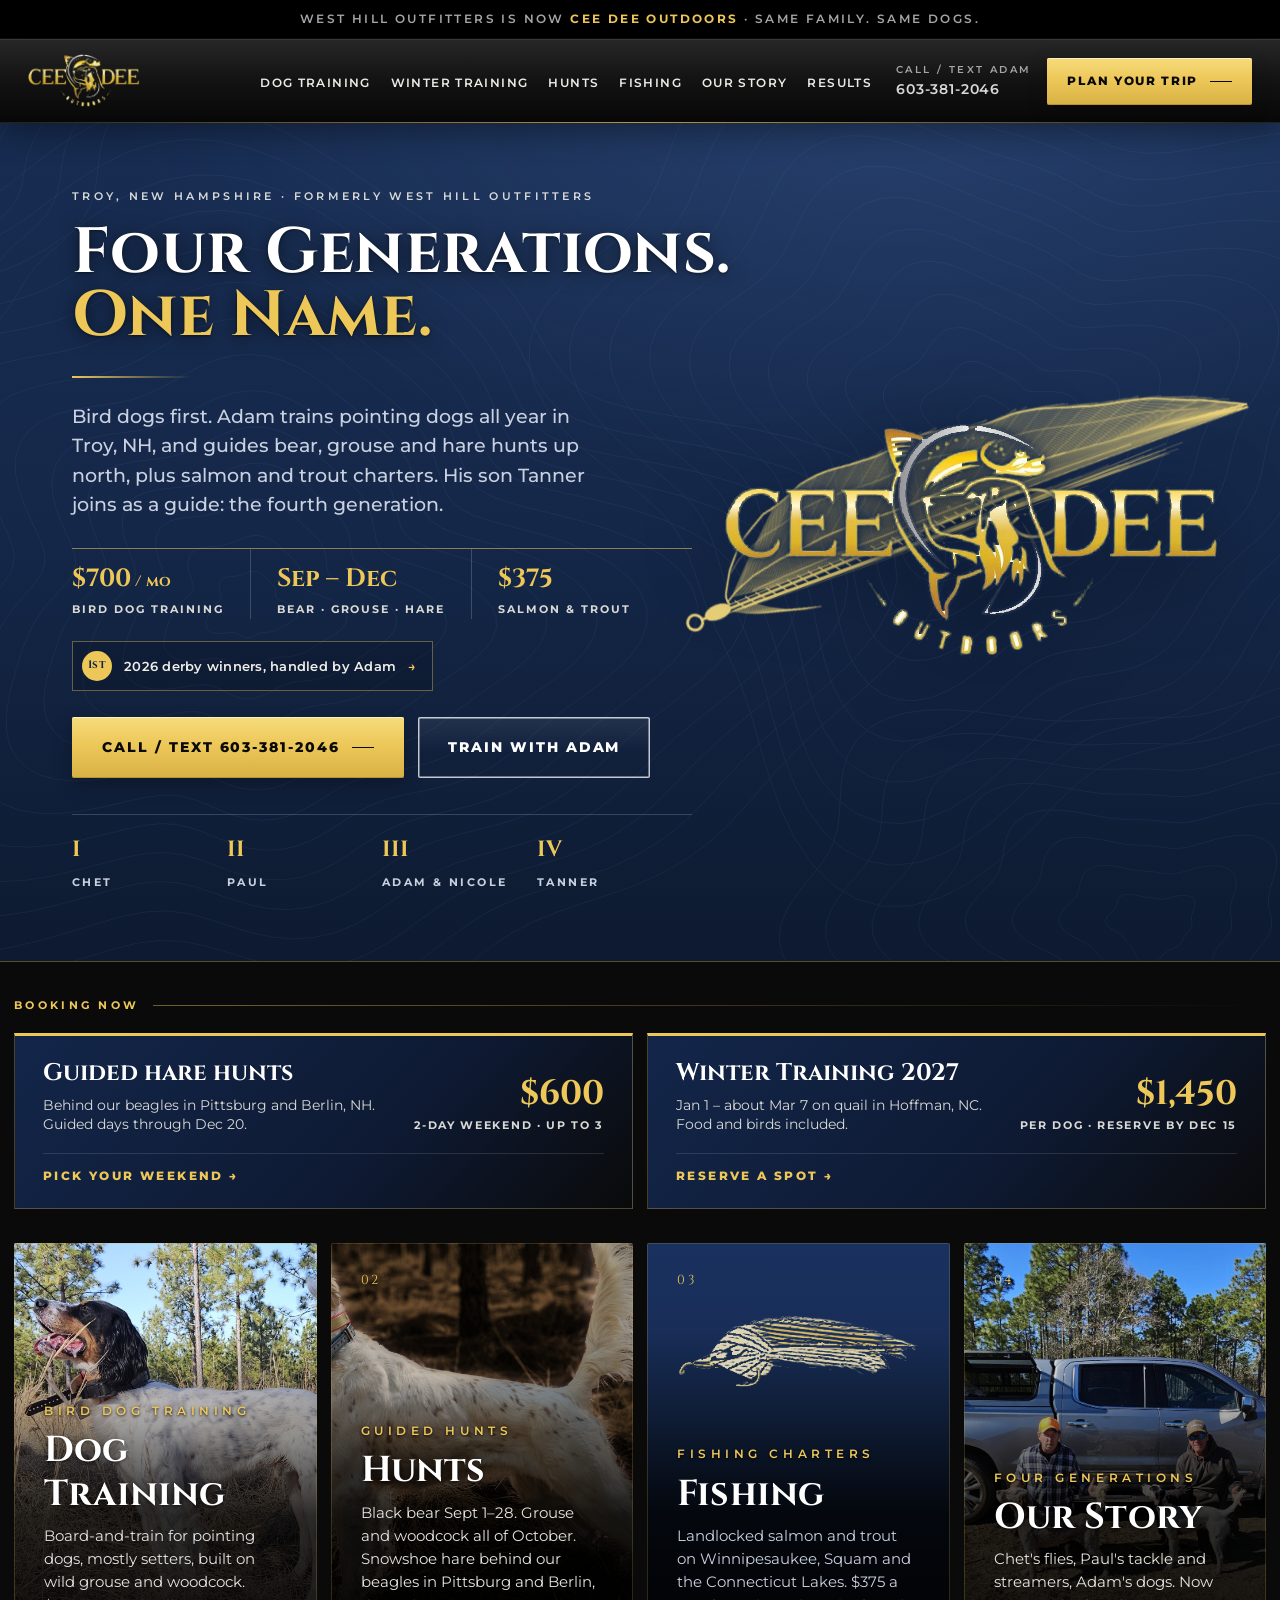
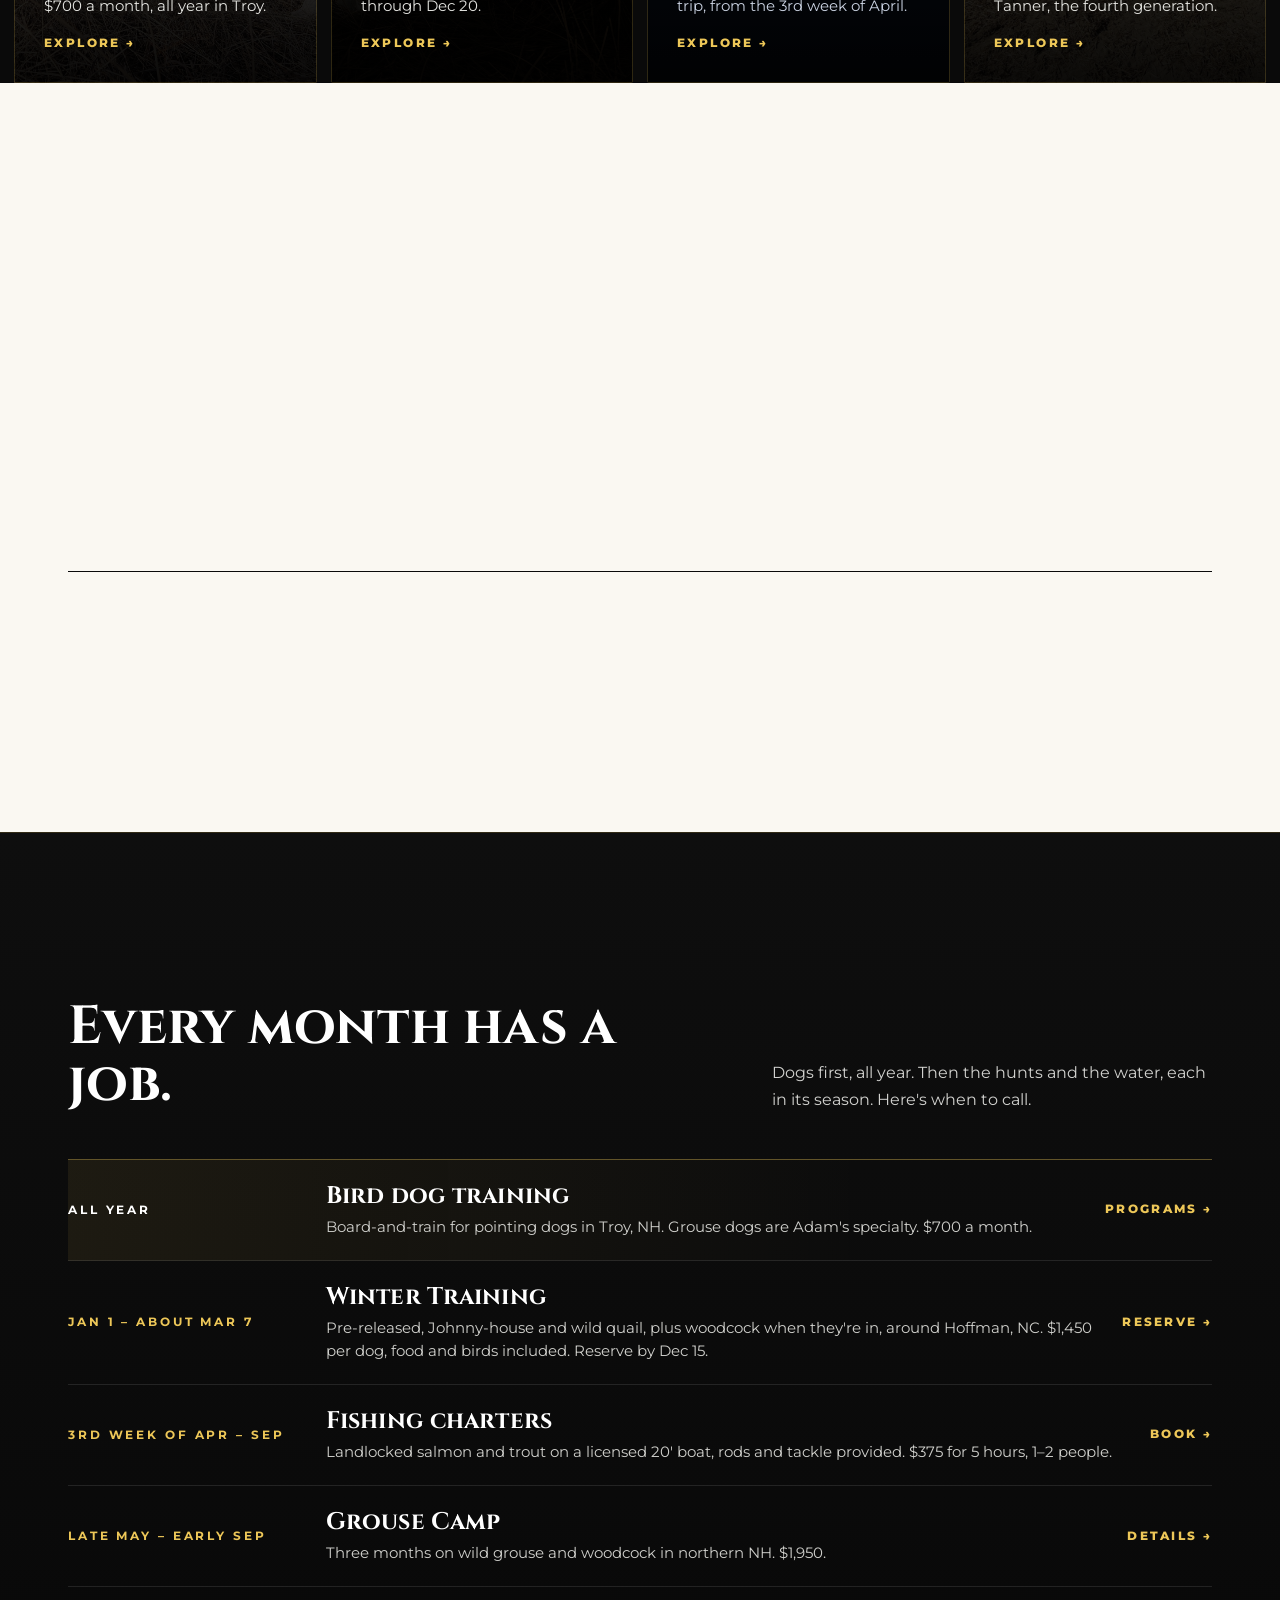
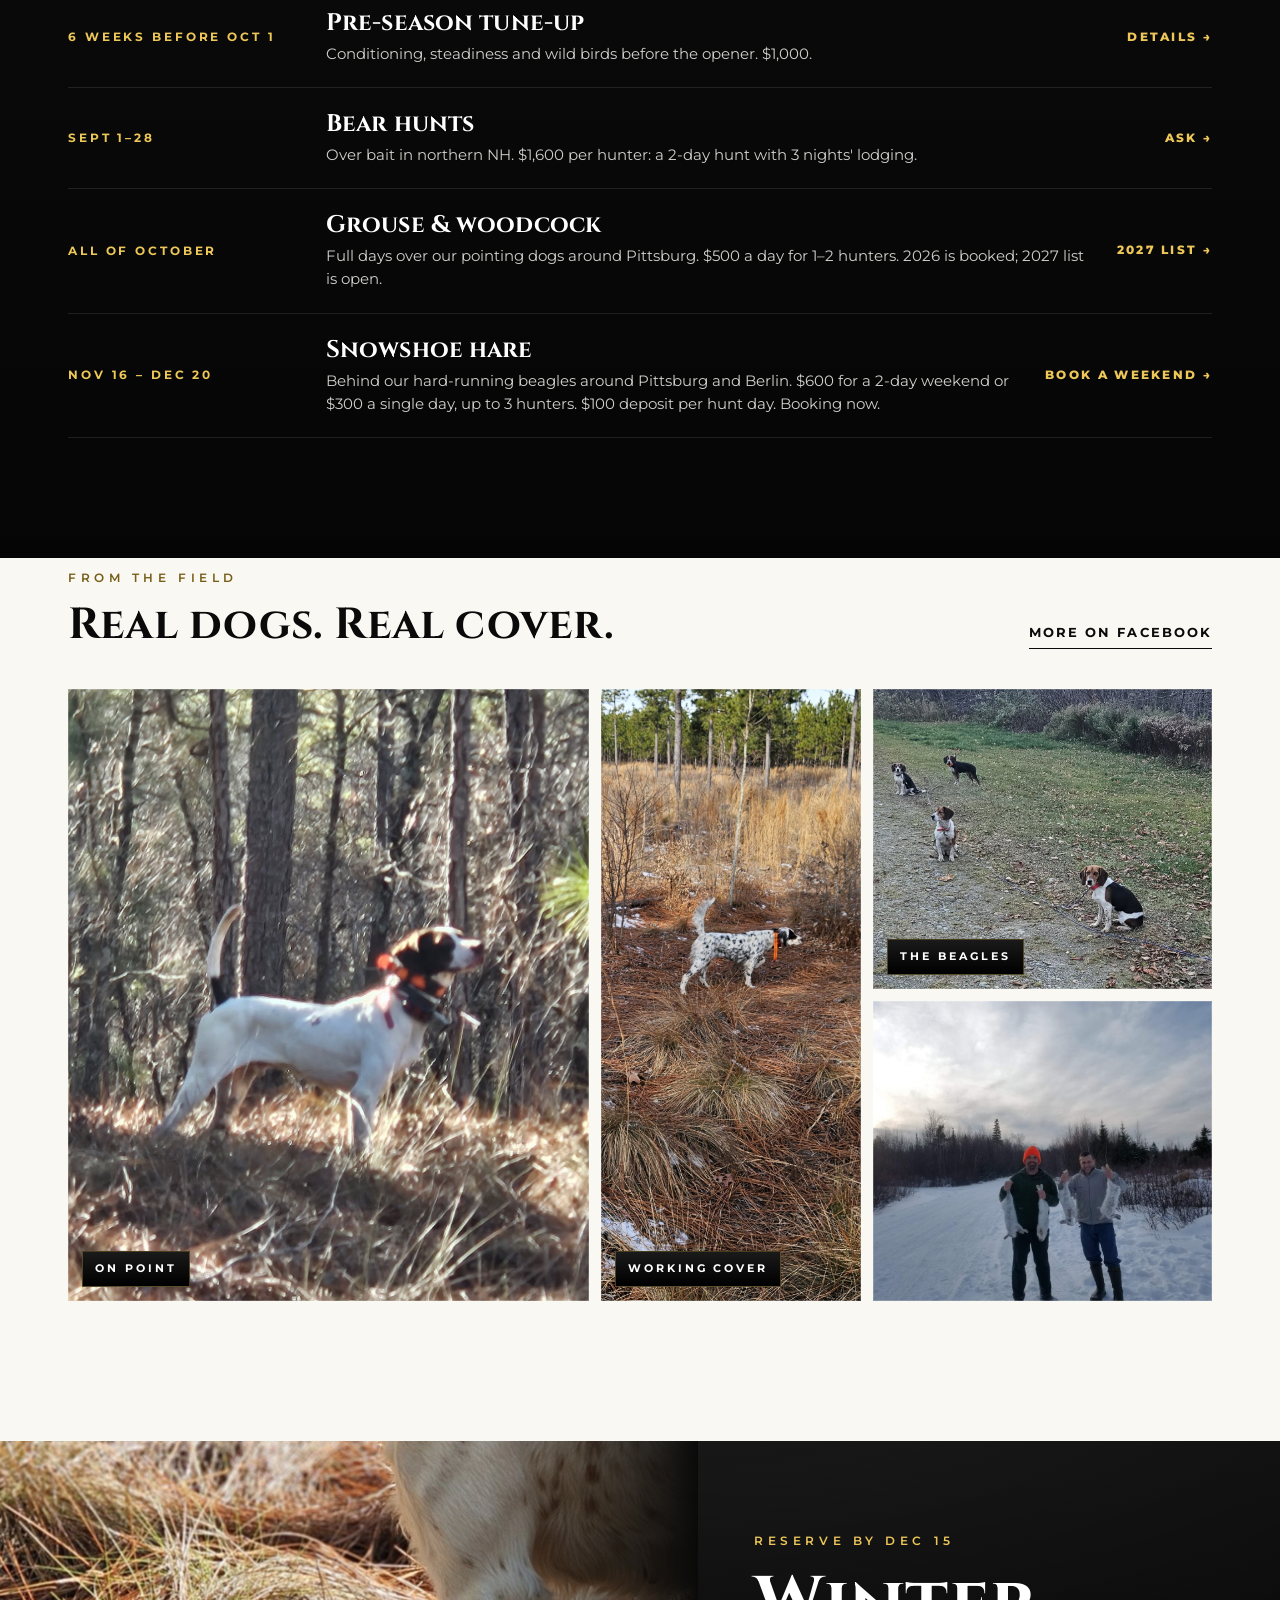
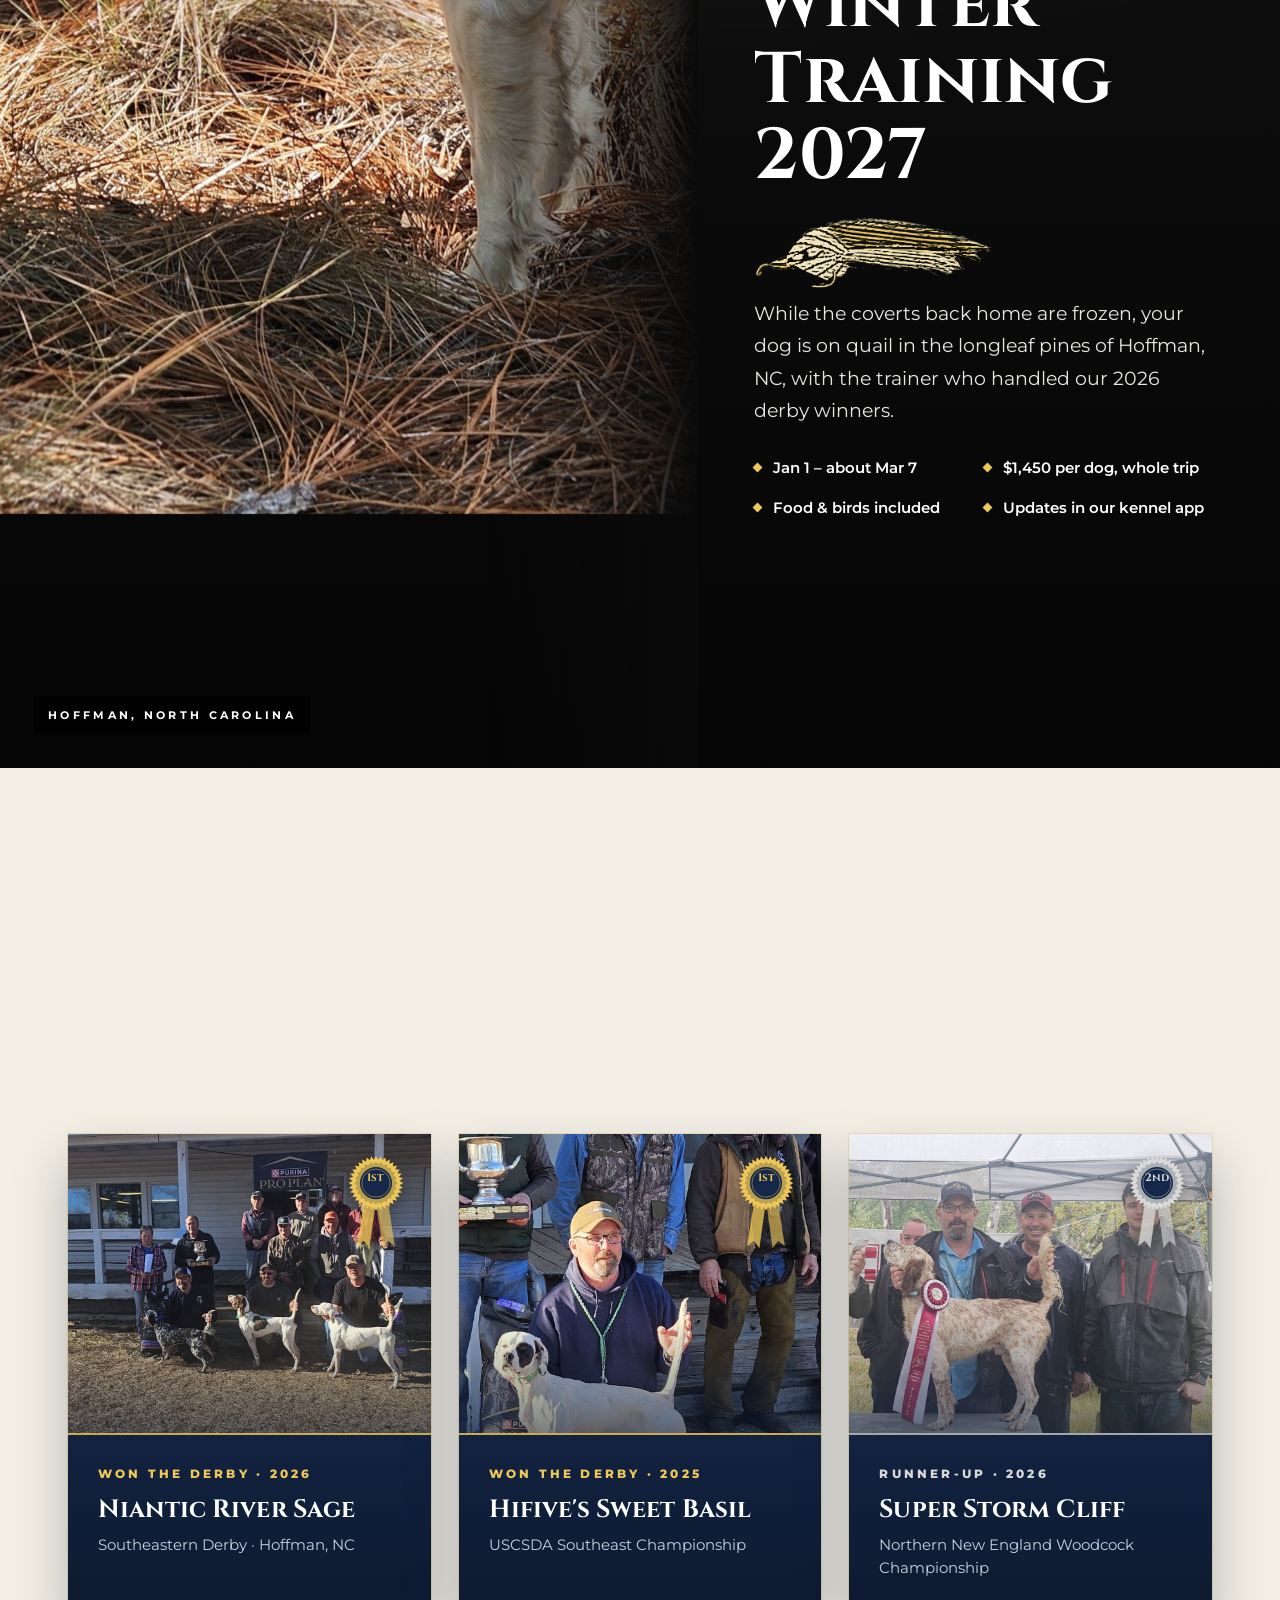
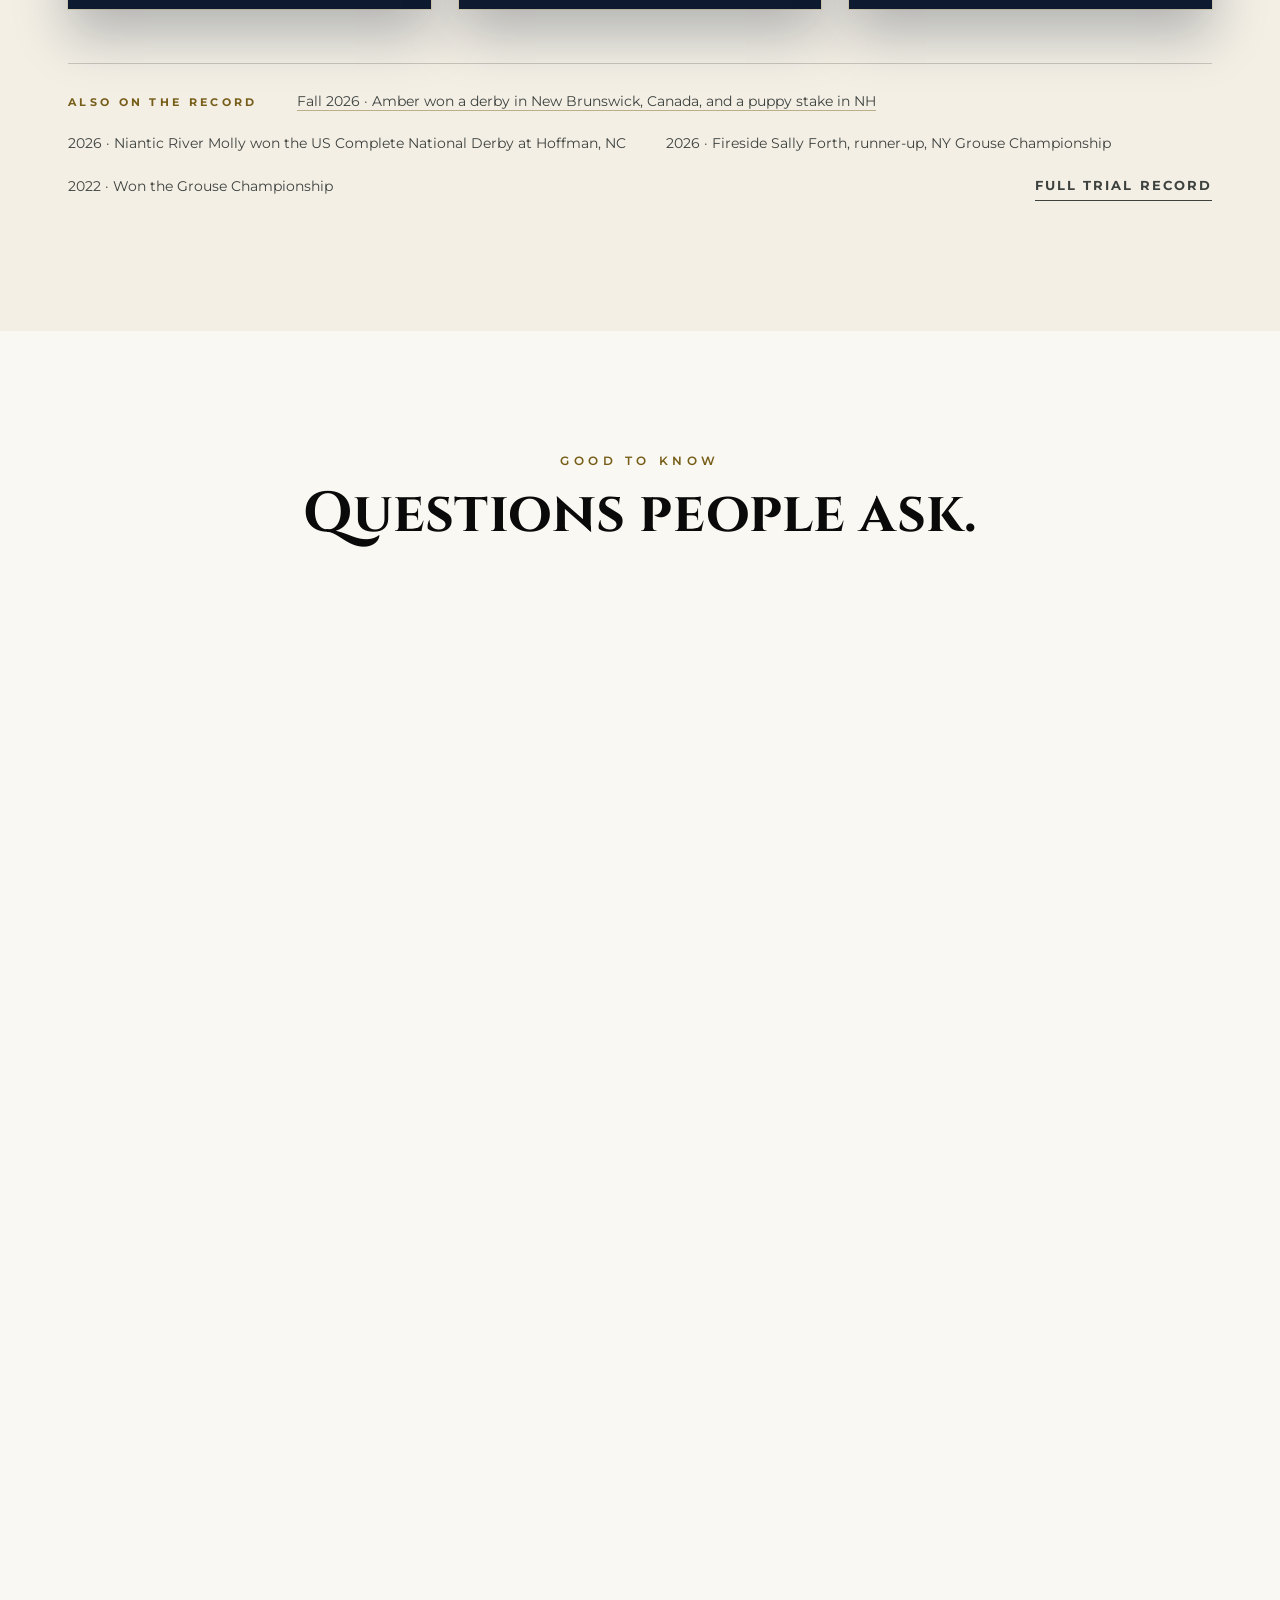
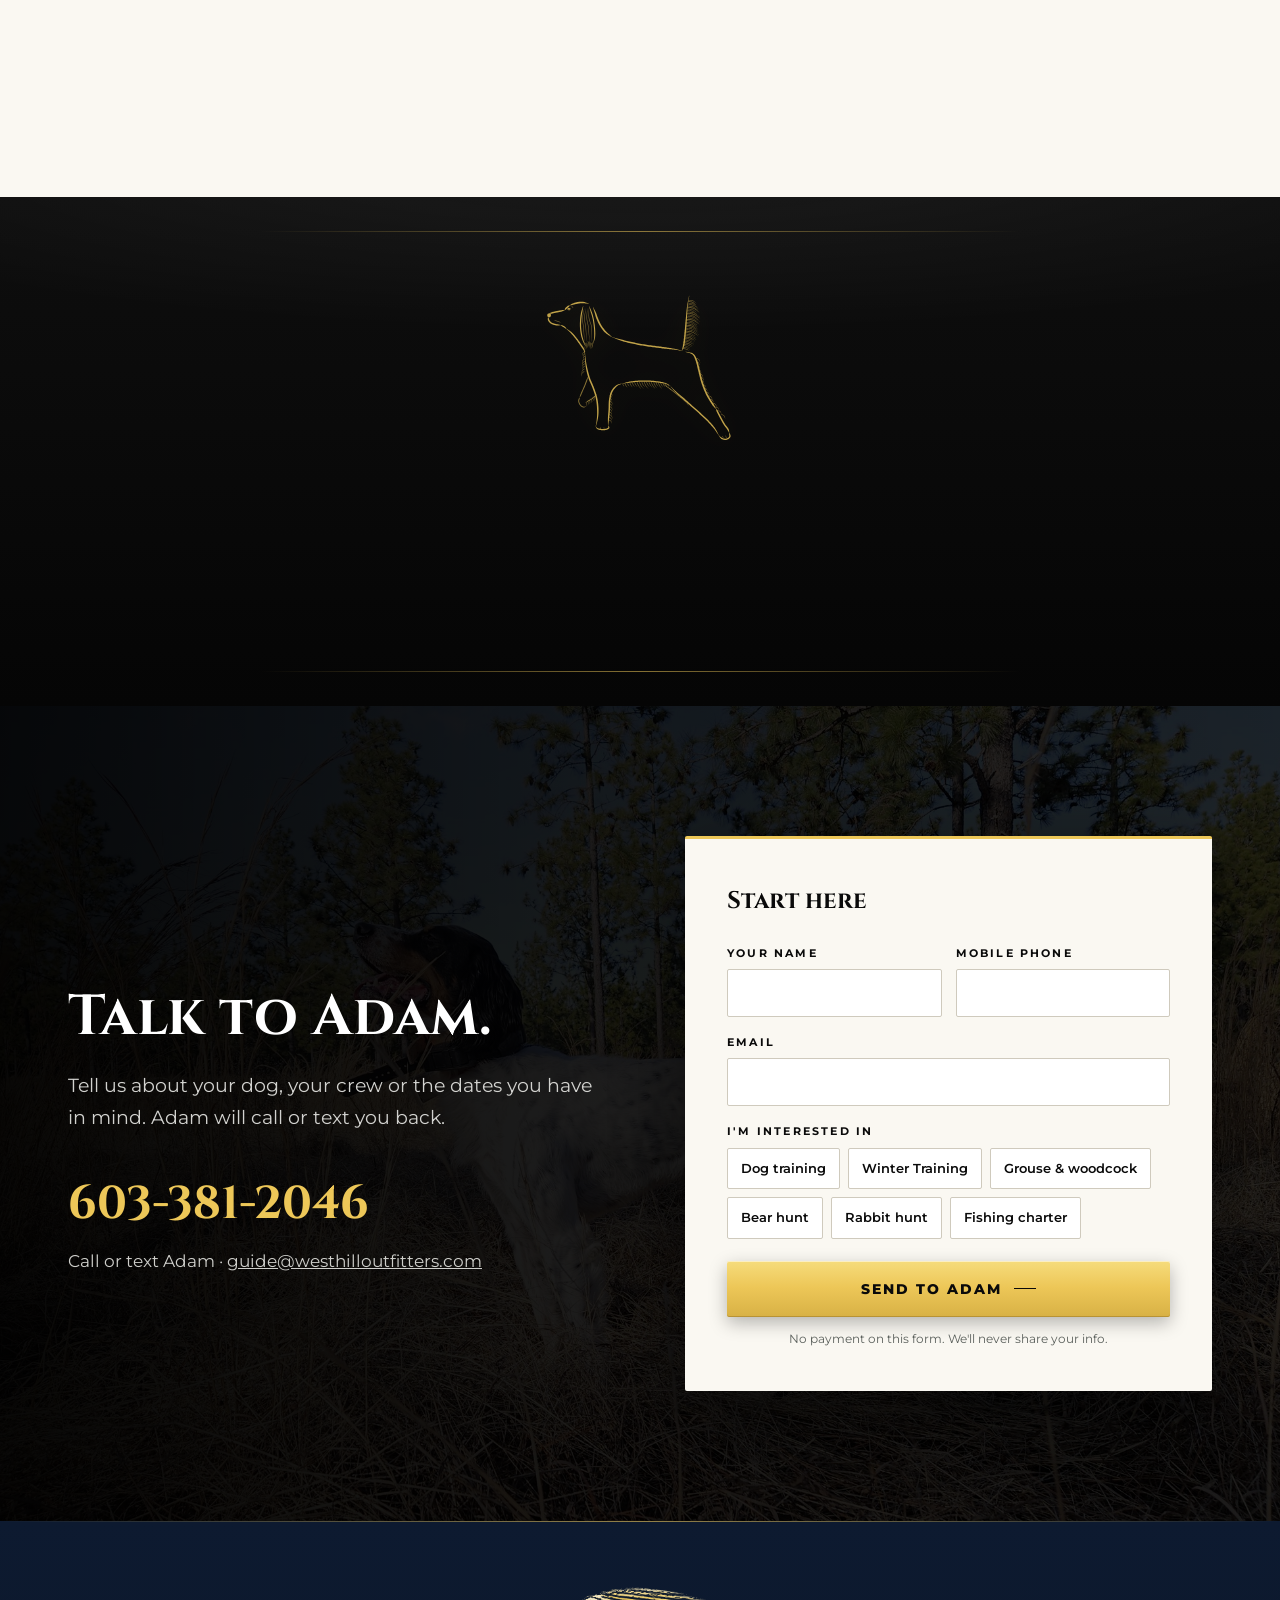
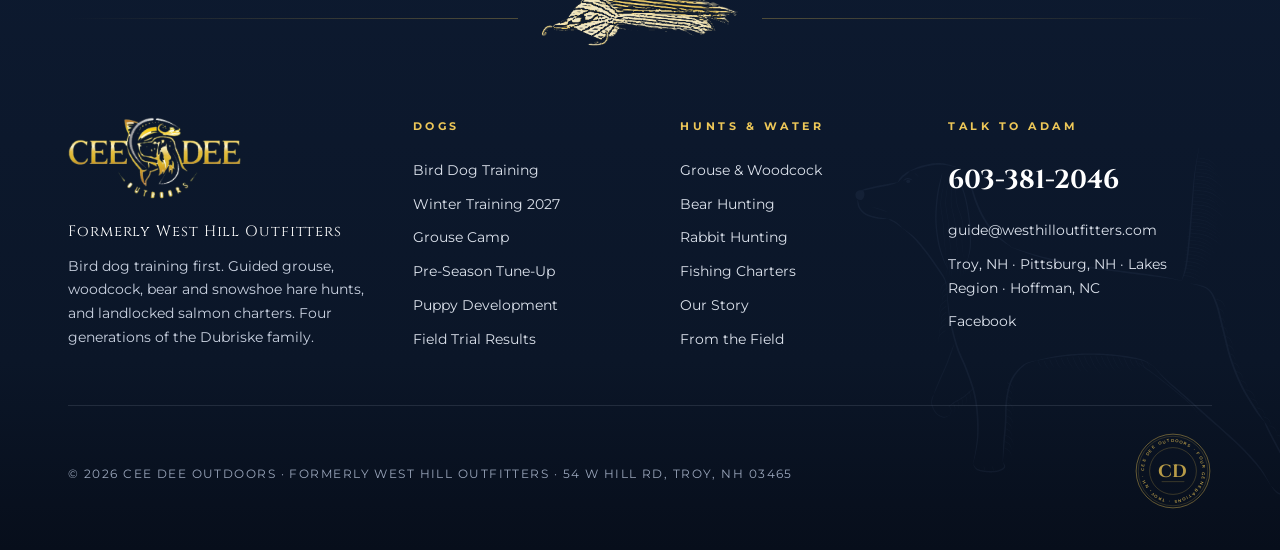
==== commit ee63ea84: "Pass 26: remove derby win counts from the preview (name the wins instead: Molly, Sage, Amber, Sweet " ====
--- a/index.html
+++ b/index.html
@@ -392,7 +392,7 @@
  .hn-c em{font-size:11px;margin-top:10px;padding-top:10px}
 }
 </style>
-<script type="application/ld+json">{"@context": "https://schema.org", "@type": "FAQPage", "mainEntity": [{"@type": "Question", "name": "What does Cee Dee Outdoors do?", "acceptedAnswer": {"@type": "Answer", "text": "Bird dog training first: board-and-train for pointing dogs, mostly setters, all year in Troy, NH, plus Grouse Camp, pre-season tune-ups and Winter Training in Hoffman, NC. Adam also guides black bear, grouse and woodcock, and snowshoe hare hunts in northern New Hampshire, and salmon and trout charters."}}, {"@type": "Question", "name": "Is this still West Hill Outfitters?", "acceptedAnswer": {"@type": "Answer", "text": "Yes. Same family, same dogs, same phone number. Adam's son Tanner is joining as a guide, the fourth generation, so the business goes back to the family name, Cee Dee Outdoors, on December 1, 2026."}}, {"@type": "Question", "name": "What does dog training cost?", "acceptedAnswer": {"@type": "Answer", "text": "Monthly board-and-train is $700 a month. Grouse Camp, three months on wild grouse and woodcock in northern NH from late May or early June to early September, is $1,950. The 6-week pre-season tune-up before the October 1 opener is $1,000. Winter Training 2027 is $1,450 per dog. For puppy development, call Adam."}}, {"@type": "Question", "name": "Who trains the dogs?", "acceptedAnswer": {"@type": "Answer", "text": "Adam, with help from his son Tanner. Adam trained every dog in our trial results and handled all of his 2026 trial dogs himself, including three derby winners. Adam and Nicole Dubriske have run the business since 2010."}}, {"@type": "Question", "name": "When is Winter Training 2027, and how do I hold a spot?", "acceptedAnswer": {"@type": "Answer", "text": "January 1 to about March 7, 2027, around Hoffman, NC, with Adam, the trainer who handled all three of our 2026 derby winners. The birds are a mix of pre-released quail, quail flying out of Johnny houses, some wild coveys, and woodcock when they're in. It's $1,450 per dog for the whole trip, food and birds included: a $250 deposit holds the spot, then $600 on January 1 and $600 on February 1. Reserve by December 15."}}, {"@type": "Question", "name": "When are the hunts, and what do they cost?", "acceptedAnswer": {"@type": "Answer", "text": "Black bear runs September 1–28: $1,600 per hunter for a 2-day hunt with 3 nights' lodging, meals not included. Grouse and woodcock run all of October: $500 a day for 1–2 hunters, and kids 12 and under hunt free. Guided snowshoe hare hunts run November 16 through December 20, around Pittsburg and Berlin: $300 a day for up to 3 hunters, $375 for a crew of 4, or $600 for a 2-day weekend for up to 3."}}, {"@type": "Question", "name": "Where do you hunt?", "acceptedAnswer": {"@type": "Answer", "text": "Up north. Grouse and woodcock hunts are around Pittsburg, NH, bear hunts are in northern New Hampshire, and hare hunts are around Pittsburg and Berlin. Troy is home base for the dogs."}}, {"@type": "Question", "name": "Can I still get a rabbit hunt this year?", "acceptedAnswer": {"@type": "Answer", "text": "Yes. Guided days run through December 20 around Pittsburg and Berlin, weekdays and weekends, except November 26–28 for Thanksgiving. Pittsburg is a long drive, so Adam suggests a 2-day weekend: $600 for up to 3 hunters. A single day is $300 ($375 for 4). Call or text Adam with your days and crew size. A $100 deposit per hunt day holds them."}}, {"@type": "Question", "name": "Can I book October 2027 for grouse?", "acceptedAnswer": {"@type": "Answer", "text": "Get on the 2027 list. October 2026 was fully booked. The 2027 rate stays $500 a day for 1–2 hunters, and you're welcome to bring your own dog into the rotation."}}, {"@type": "Question", "name": "When can I go fishing, and what does it cost?", "acceptedAnswer": {"@type": "Answer", "text": "From the third week of April through September. A 5-hour morning or afternoon trip is $375 for 1–2 people, on a fully licensed 20' Angler cuddy cabin with all rods and tackle provided. You'll need a New Hampshire fishing license."}}, {"@type": "Question", "name": "How do I book or ask a question?", "acceptedAnswer": {"@type": "Answer", "text": "Call or text Adam at 603-381-2046, email guide@westhilloutfitters.com, or use the form at the bottom of this page. References from past clients are available on request."}}]}</script>
+<script type="application/ld+json">{"@context": "https://schema.org", "@type": "FAQPage", "mainEntity": [{"@type": "Question", "name": "What does Cee Dee Outdoors do?", "acceptedAnswer": {"@type": "Answer", "text": "Bird dog training first: board-and-train for pointing dogs, mostly setters, all year in Troy, NH, plus Grouse Camp, pre-season tune-ups and Winter Training in Hoffman, NC. Adam also guides black bear, grouse and woodcock, and snowshoe hare hunts in northern New Hampshire, and salmon and trout charters."}}, {"@type": "Question", "name": "Is this still West Hill Outfitters?", "acceptedAnswer": {"@type": "Answer", "text": "Yes. Same family, same dogs, same phone number. Adam's son Tanner is joining as a guide, the fourth generation, so the business goes back to the family name, Cee Dee Outdoors, on December 1, 2026."}}, {"@type": "Question", "name": "What does dog training cost?", "acceptedAnswer": {"@type": "Answer", "text": "Monthly board-and-train is $700 a month. Grouse Camp, three months on wild grouse and woodcock in northern NH from late May or early June to early September, is $1,950. The 6-week pre-season tune-up before the October 1 opener is $1,000. Winter Training 2027 is $1,450 per dog. For puppy development, call Adam."}}, {"@type": "Question", "name": "Who trains the dogs?", "acceptedAnswer": {"@type": "Answer", "text": "Adam, with help from his son Tanner. Adam trained every dog in our trial results and handled all of his 2026 trial dogs himself, including our derby winners. Adam and Nicole Dubriske have run the business since 2010."}}, {"@type": "Question", "name": "When is Winter Training 2027, and how do I hold a spot?", "acceptedAnswer": {"@type": "Answer", "text": "January 1 to about March 7, 2027, around Hoffman, NC, with Adam, the trainer who handled our 2026 derby winners. The birds are a mix of pre-released quail, quail flying out of Johnny houses, some wild coveys, and woodcock when they're in. It's $1,450 per dog for the whole trip, food and birds included: a $250 deposit holds the spot, then $600 on January 1 and $600 on February 1. Reserve by December 15."}}, {"@type": "Question", "name": "When are the hunts, and what do they cost?", "acceptedAnswer": {"@type": "Answer", "text": "Black bear runs September 1–28: $1,600 per hunter for a 2-day hunt with 3 nights' lodging, meals not included. Grouse and woodcock run all of October: $500 a day for 1–2 hunters, and kids 12 and under hunt free. Guided snowshoe hare hunts run November 16 through December 20, around Pittsburg and Berlin: $300 a day for up to 3 hunters, $375 for a crew of 4, or $600 for a 2-day weekend for up to 3."}}, {"@type": "Question", "name": "Where do you hunt?", "acceptedAnswer": {"@type": "Answer", "text": "Up north. Grouse and woodcock hunts are around Pittsburg, NH, bear hunts are in northern New Hampshire, and hare hunts are around Pittsburg and Berlin. Troy is home base for the dogs."}}, {"@type": "Question", "name": "Can I still get a rabbit hunt this year?", "acceptedAnswer": {"@type": "Answer", "text": "Yes. Guided days run through December 20 around Pittsburg and Berlin, weekdays and weekends, except November 26–28 for Thanksgiving. Pittsburg is a long drive, so Adam suggests a 2-day weekend: $600 for up to 3 hunters. A single day is $300 ($375 for 4). Call or text Adam with your days and crew size. A $100 deposit per hunt day holds them."}}, {"@type": "Question", "name": "Can I book October 2027 for grouse?", "acceptedAnswer": {"@type": "Answer", "text": "Get on the 2027 list. October 2026 was fully booked. The 2027 rate stays $500 a day for 1–2 hunters, and you're welcome to bring your own dog into the rotation."}}, {"@type": "Question", "name": "When can I go fishing, and what does it cost?", "acceptedAnswer": {"@type": "Answer", "text": "From the third week of April through September. A 5-hour morning or afternoon trip is $375 for 1–2 people, on a fully licensed 20' Angler cuddy cabin with all rods and tackle provided. You'll need a New Hampshire fishing license."}}, {"@type": "Question", "name": "How do I book or ask a question?", "acceptedAnswer": {"@type": "Answer", "text": "Call or text Adam at 603-381-2046, email guide@westhilloutfitters.com, or use the form at the bottom of this page. References from past clients are available on request."}}]}</script>
 
 </head>
 <body>
@@ -468,7 +468,7 @@
  <div class="rv d2" style="width:120px;height:2px;margin:28px 0 24px;background:linear-gradient(90deg,#EDC758,rgba(237,199,88,0))"></div>
  <p class="sub rv d2" style="color:var(--navy-txt)">Bird dogs first. Adam trains pointing dogs all year in Troy, NH, and guides bear, grouse and hare hunts up north, plus salmon and trout charters. His son Tanner joins as a guide: the fourth generation.</p>
  <div class="h-facts rv d2"><a href="dog-training.html"><b>$700<small> / mo</small></b><span>Bird dog training</span></a><a href="#year"><b>Sep – Dec</b><span>Bear · Grouse · Hare</span></a><a href="fishing.html"><b>$375</b><span>Salmon &amp; trout</span></a></div>
- <a class="h-proof rv d2" href="trialing.html"><i>1st</i>Three 2026 derby wins, handled by Adam<em>→</em></a>
+ <a class="h-proof rv d2" href="trialing.html"><i>1st</i>2026 derby winners, handled by Adam<em>→</em></a>
  <div class="ctas rv d3"><a class="btn" href="tel:6033812046">Call / Text 603-381-2046</a><a class="btn ghost" href="dog-training.html">Train With Adam</a></div>
  <div class="gens rv d3"><a href="about-us.html#chet"><b>I</b>Chet</a><a href="about-us.html#paul"><b>II</b>Paul</a><a href="about-us.html#adam"><b>III</b>Adam &amp; Nicole</a><a href="about-us.html#tanner"><b>IV</b>Tanner</a></div>
 </div></section>
@@ -542,7 +542,7 @@
  <div style="max-width:560px">
   <div class="eyebrow rv">Reserve by Dec 15</div>
   <h2 class="rv d1">Winter Training 2027</h2><div class="fly rv d1"><img class="flyimg" src="assets/img/fly/fly-engraved-divider.png" srcset="assets/img/fly/fly-engraved-divider.png 1x, assets/img/fly/fly-engraved-divider@2x.png 2x" width="300" height="99" alt="" decoding="async"></div>
-  <p class="lead rv d2" style="color:#E6E6E2">While the coverts back home are frozen, your dog is on quail in the longleaf pines of Hoffman, NC, with the trainer who handled all three of our 2026 derby winners.</p>
+  <p class="lead rv d2" style="color:#E6E6E2">While the coverts back home are frozen, your dog is on quail in the longleaf pines of Hoffman, NC, with the trainer who handled our 2026 derby winners.</p>
   <ul class="facts rv d2"><li>Jan 1 – about Mar 7</li><li>$1,450 per dog, whole trip</li><li>Food &amp; birds included</li><li>Updates in our kennel app</li></ul>
   <div class="rv d3"><a class="btn" href="winter-training.html#reserve">Reserve Your Dog's Spot</a><p class="small">A $250 deposit holds a spot. Space is limited. Adam calls you back within 24 hours.</p></div>
  </div>
@@ -592,8 +592,8 @@
   <details open><summary>What does Cee Dee Outdoors do?</summary><p>Bird dog training first: board-and-train for pointing dogs, mostly setters, all year in Troy, NH, plus <a href="dog-training.html#grouse-camp" style="color:#765D18;font-weight:700">Grouse Camp</a>, <a href="dog-training.html#tune-up" style="color:#765D18;font-weight:700">pre-season tune-ups</a> and <a href="winter-training.html" style="color:#765D18;font-weight:700">Winter Training</a> in Hoffman, NC. Adam also guides black bear, grouse and woodcock, and snowshoe hare hunts in northern New Hampshire, and salmon and trout charters.</p></details>
   <details><summary>Is this still West Hill Outfitters?</summary><p>Yes. Same family, same dogs, same phone number. Adam's son Tanner is joining as a guide, the fourth generation, so the business goes back to the family name, Cee Dee Outdoors, on December 1, 2026.</p></details>
   <details><summary>What does dog training cost?</summary><p>Monthly board-and-train is $700 a month. Grouse Camp, three months on wild grouse and woodcock in northern NH from late May or early June to early September, is $1,950. The 6-week pre-season tune-up before the October 1 opener is $1,000. Winter Training 2027 is $1,450 per dog. For puppy development, call Adam. <a href="dog-training.html#rates" style="color:#765D18;font-weight:700">All programs →</a></p></details>
-  <details><summary>Who trains the dogs?</summary><p>Adam, with help from his son Tanner. Adam trained every dog in our trial results and handled all of his 2026 trial dogs himself, including three derby winners. Adam and Nicole Dubriske have run the business since 2010. <a href="trialing.html" style="color:#765D18;font-weight:700">Trial results →</a></p></details>
-  <details><summary>When is Winter Training 2027, and how do I hold a spot?</summary><p>January 1 to about March 7, 2027, around Hoffman, NC, with Adam, the trainer who handled all three of our 2026 derby winners. The birds are a mix of pre-released quail, quail flying out of Johnny houses, some wild coveys, and woodcock when they're in. It's $1,450 per dog for the whole trip, food and birds included: a $250 deposit holds the spot, then $600 on January 1 and $600 on February 1. Reserve by December 15. <a href="winter-training.html#reserve" style="color:#765D18;font-weight:700">Reserve a spot →</a></p></details>
+  <details><summary>Who trains the dogs?</summary><p>Adam, with help from his son Tanner. Adam trained every dog in our trial results and handled all of his 2026 trial dogs himself, including our derby winners. Adam and Nicole Dubriske have run the business since 2010. <a href="trialing.html" style="color:#765D18;font-weight:700">Trial results →</a></p></details>
+  <details><summary>When is Winter Training 2027, and how do I hold a spot?</summary><p>January 1 to about March 7, 2027, around Hoffman, NC, with Adam, the trainer who handled our 2026 derby winners. The birds are a mix of pre-released quail, quail flying out of Johnny houses, some wild coveys, and woodcock when they're in. It's $1,450 per dog for the whole trip, food and birds included: a $250 deposit holds the spot, then $600 on January 1 and $600 on February 1. Reserve by December 15. <a href="winter-training.html#reserve" style="color:#765D18;font-weight:700">Reserve a spot →</a></p></details>
   <details><summary>When are the hunts, and what do they cost?</summary><p>Black bear runs September 1–28: $1,600 per hunter for a 2-day hunt with 3 nights' lodging, meals not included. Grouse and woodcock run all of October: $500 a day for 1–2 hunters, and kids 12 and under hunt free. Guided snowshoe hare hunts run November 16 through December 20, around Pittsburg and Berlin: $300 a day for up to 3 hunters, $375 for a crew of 4, or $600 for a 2-day weekend for up to 3.<br><a href="bear-hunting.html" style="color:#765D18;font-weight:700">Bear</a> · <a href="grouse-and-woodcock-hunting.html" style="color:#765D18;font-weight:700">Grouse &amp; woodcock</a> · <a href="rabbit-hunting.html" style="color:#765D18;font-weight:700">Snowshoe hare</a></p></details>
   <details><summary>Where do you hunt?</summary><p>Up north. Grouse and woodcock hunts are around Pittsburg, NH, bear hunts are in northern New Hampshire, and hare hunts are around Pittsburg and Berlin. Troy is home base for the dogs.</p></details>
   <details><summary>Can I still get a rabbit hunt this year?</summary><p>Yes. Guided days run through December 20 around Pittsburg and Berlin, weekdays and weekends, except November 26–28 for Thanksgiving. Pittsburg is a long drive, so Adam suggests a 2-day weekend: $600 for up to 3 hunters. A single day is $300 ($375 for 4). Call or text Adam with your days and crew size. A $100 deposit per hunt day holds them. <a href="rabbit-hunting.html#weekend" style="color:#765D18;font-weight:700">Pick your weekend →</a></p></details>
